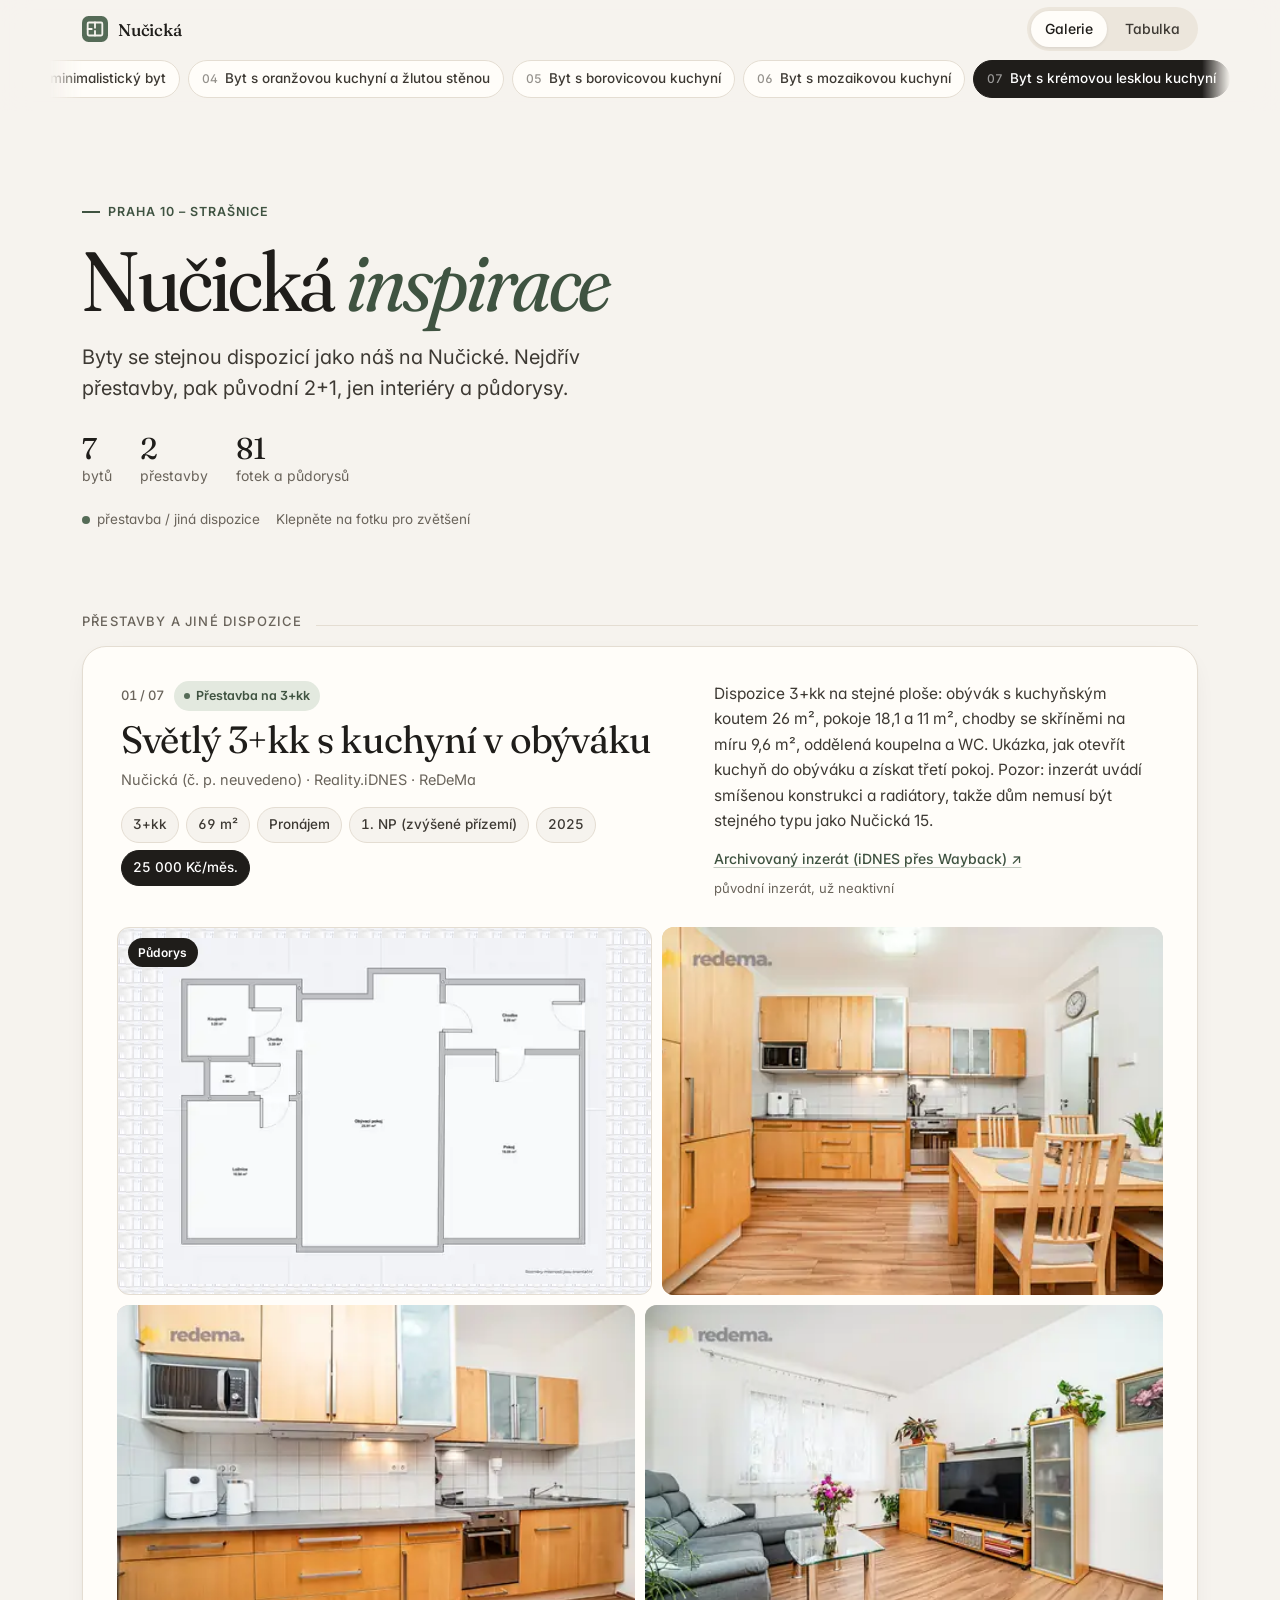
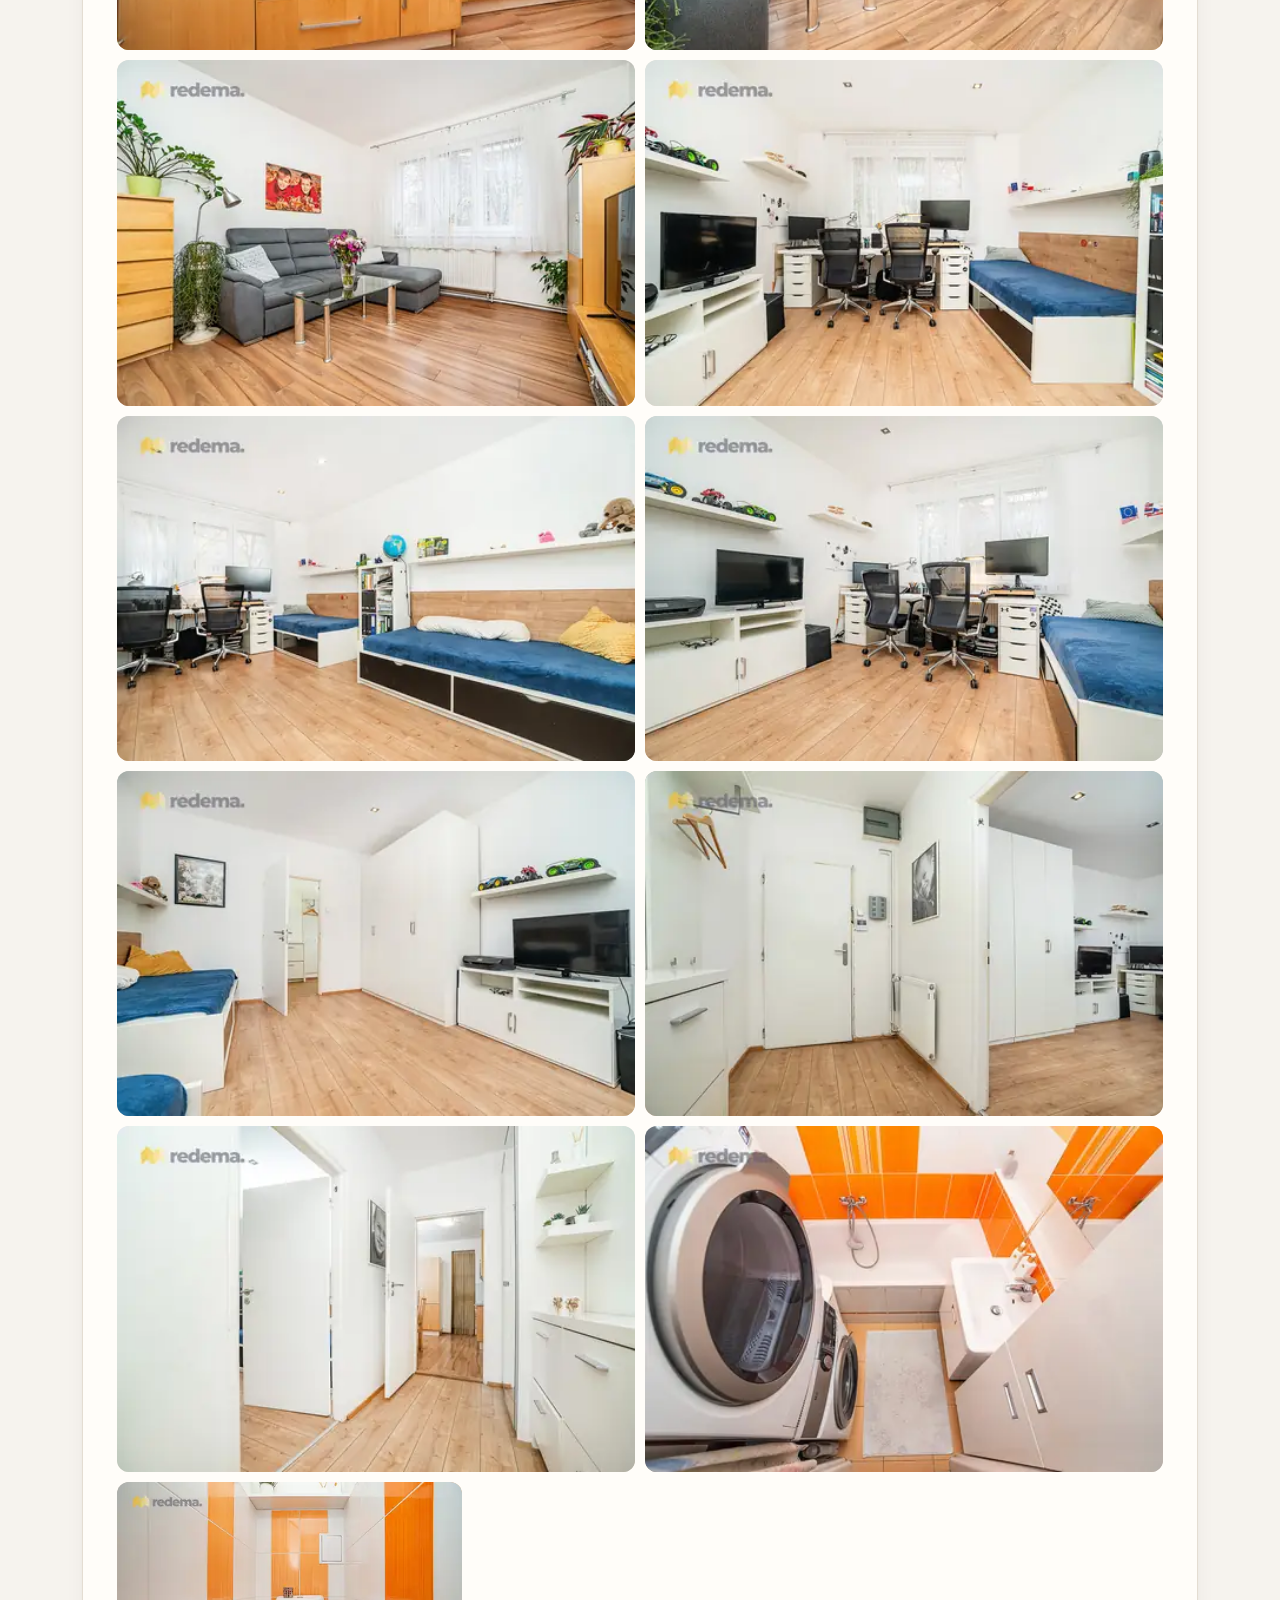
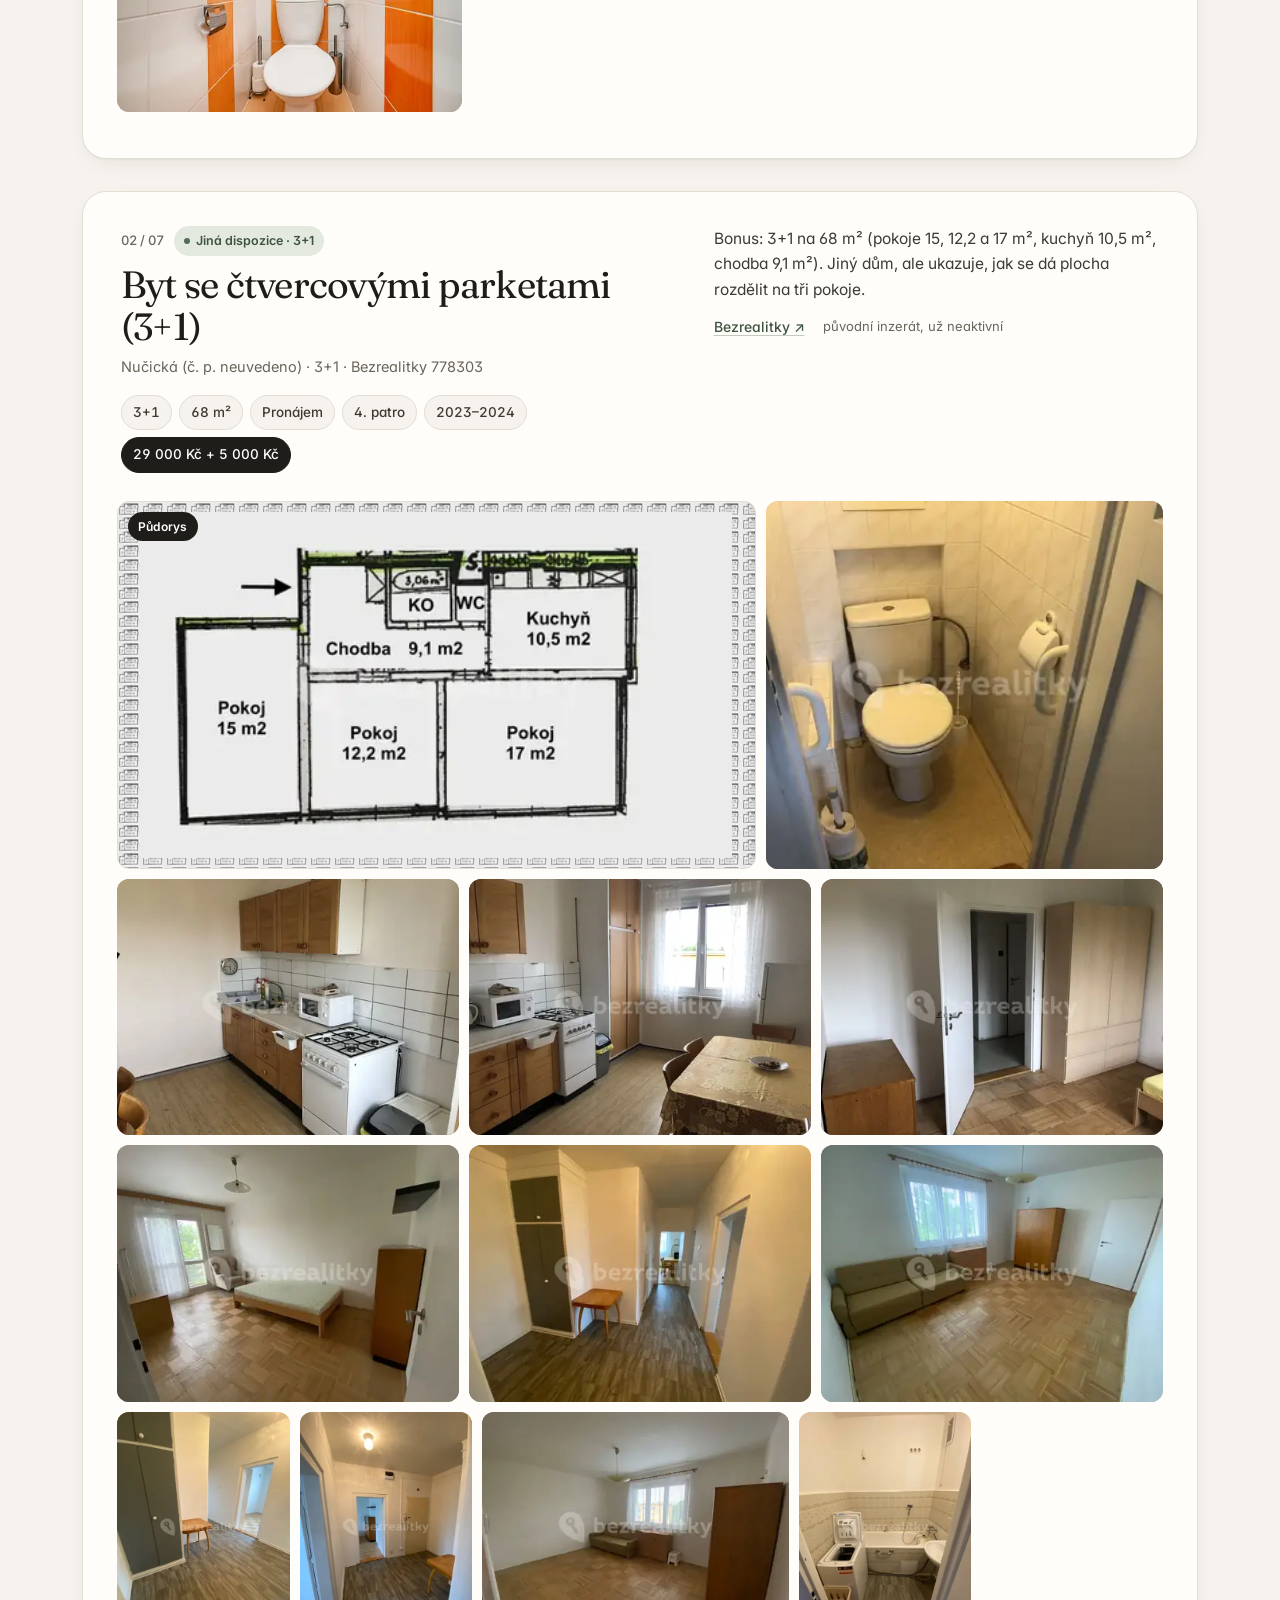
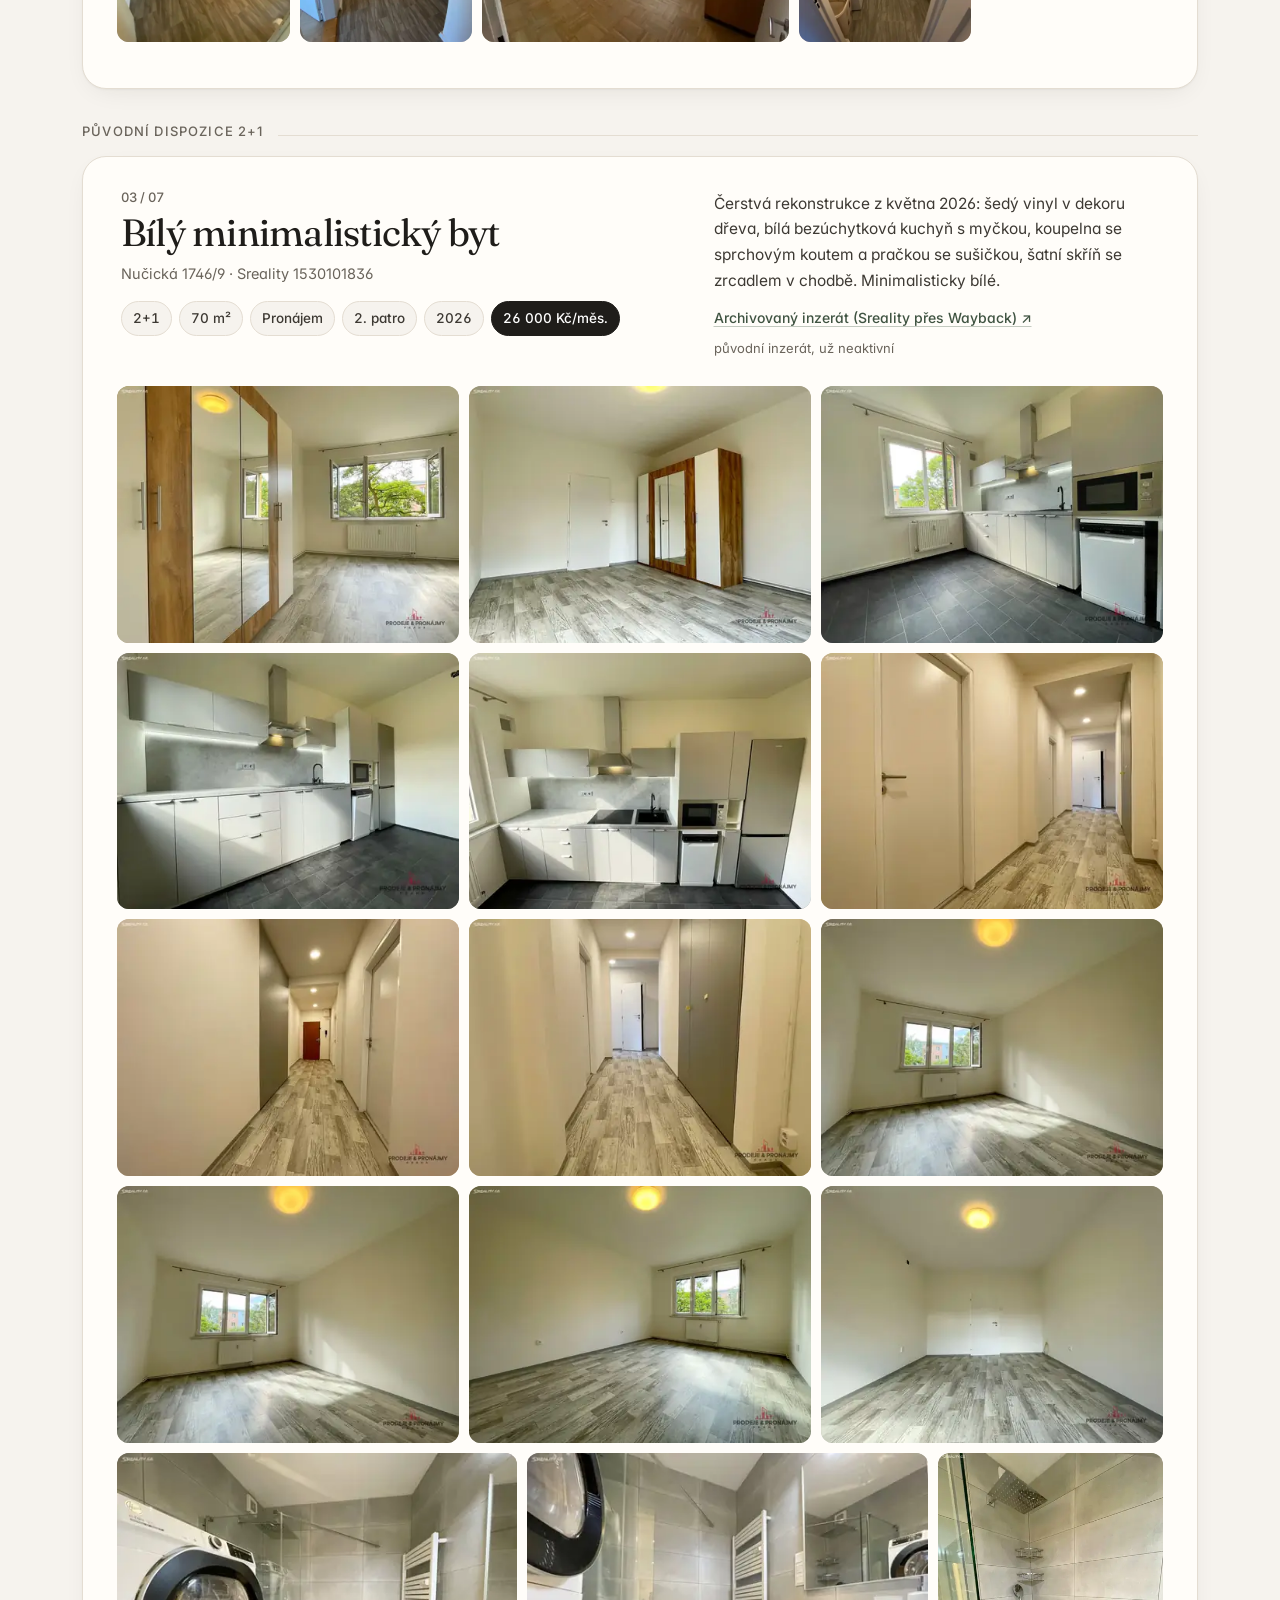
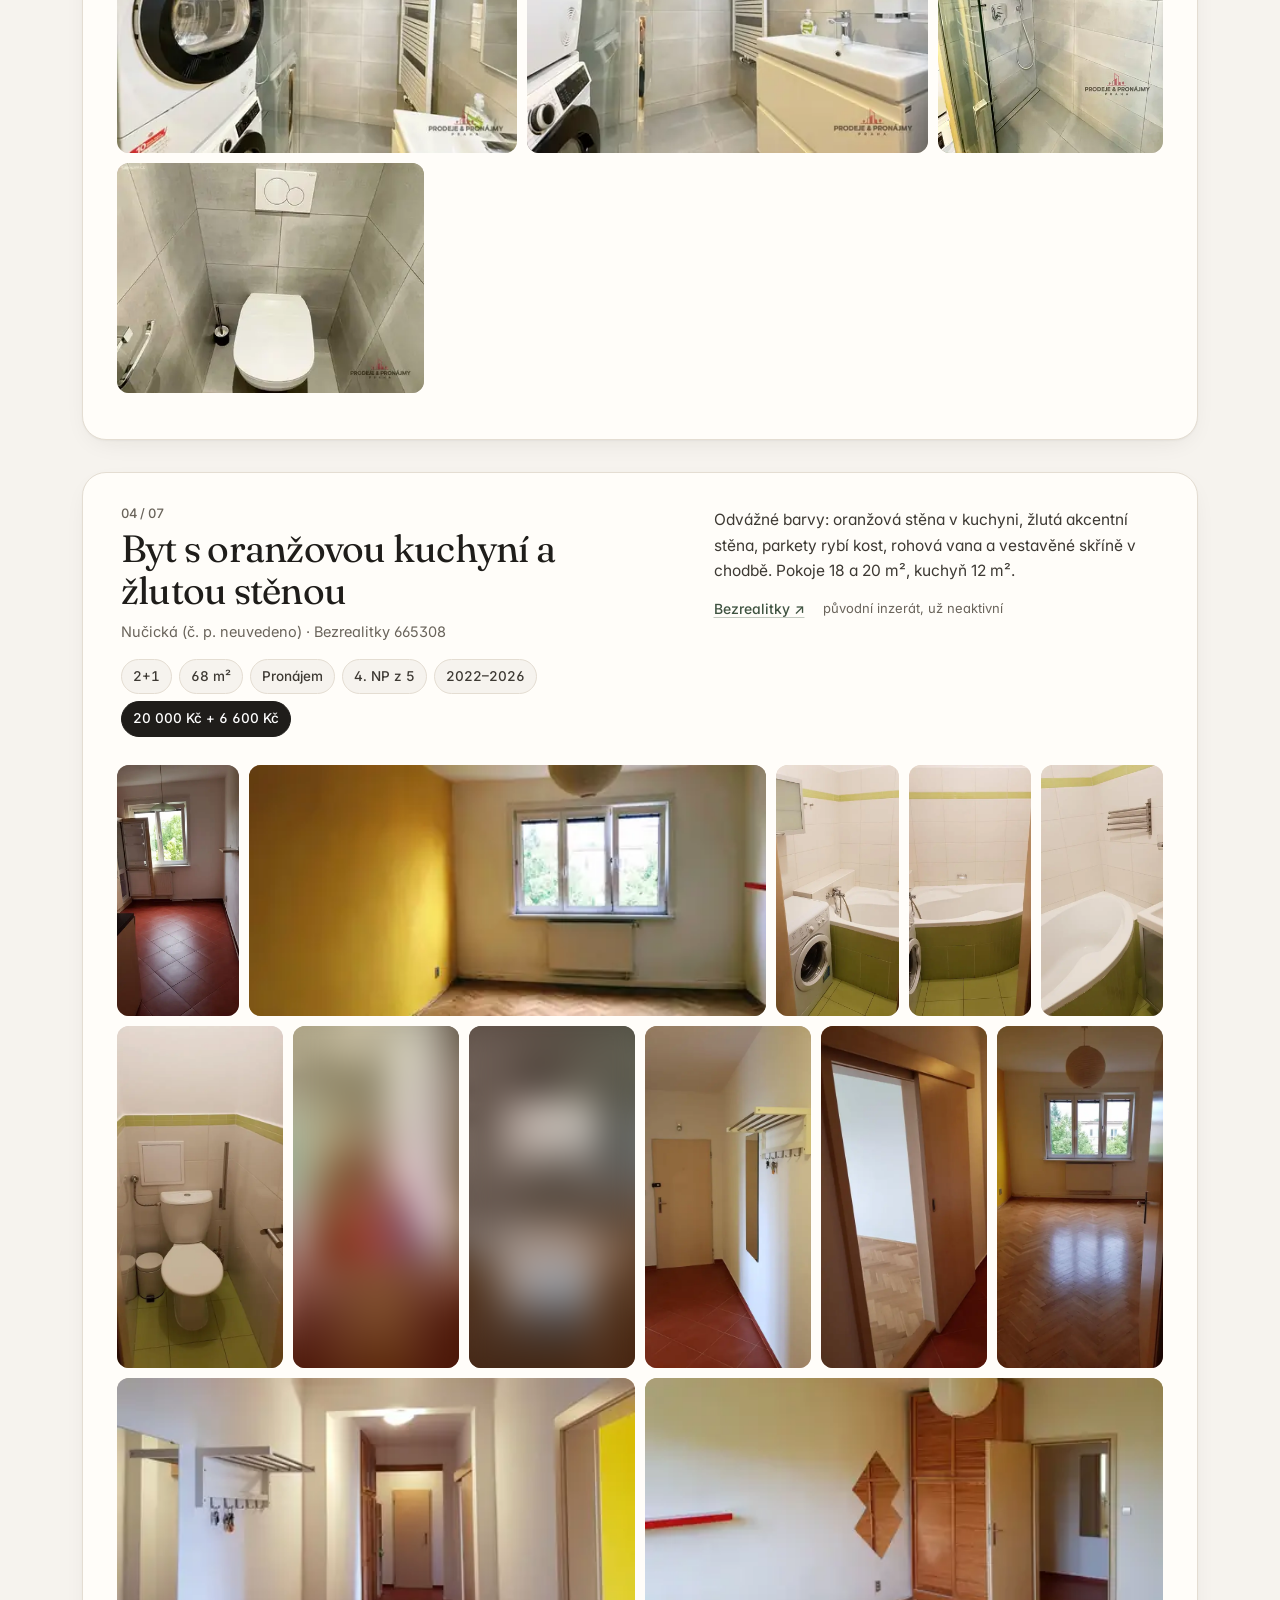
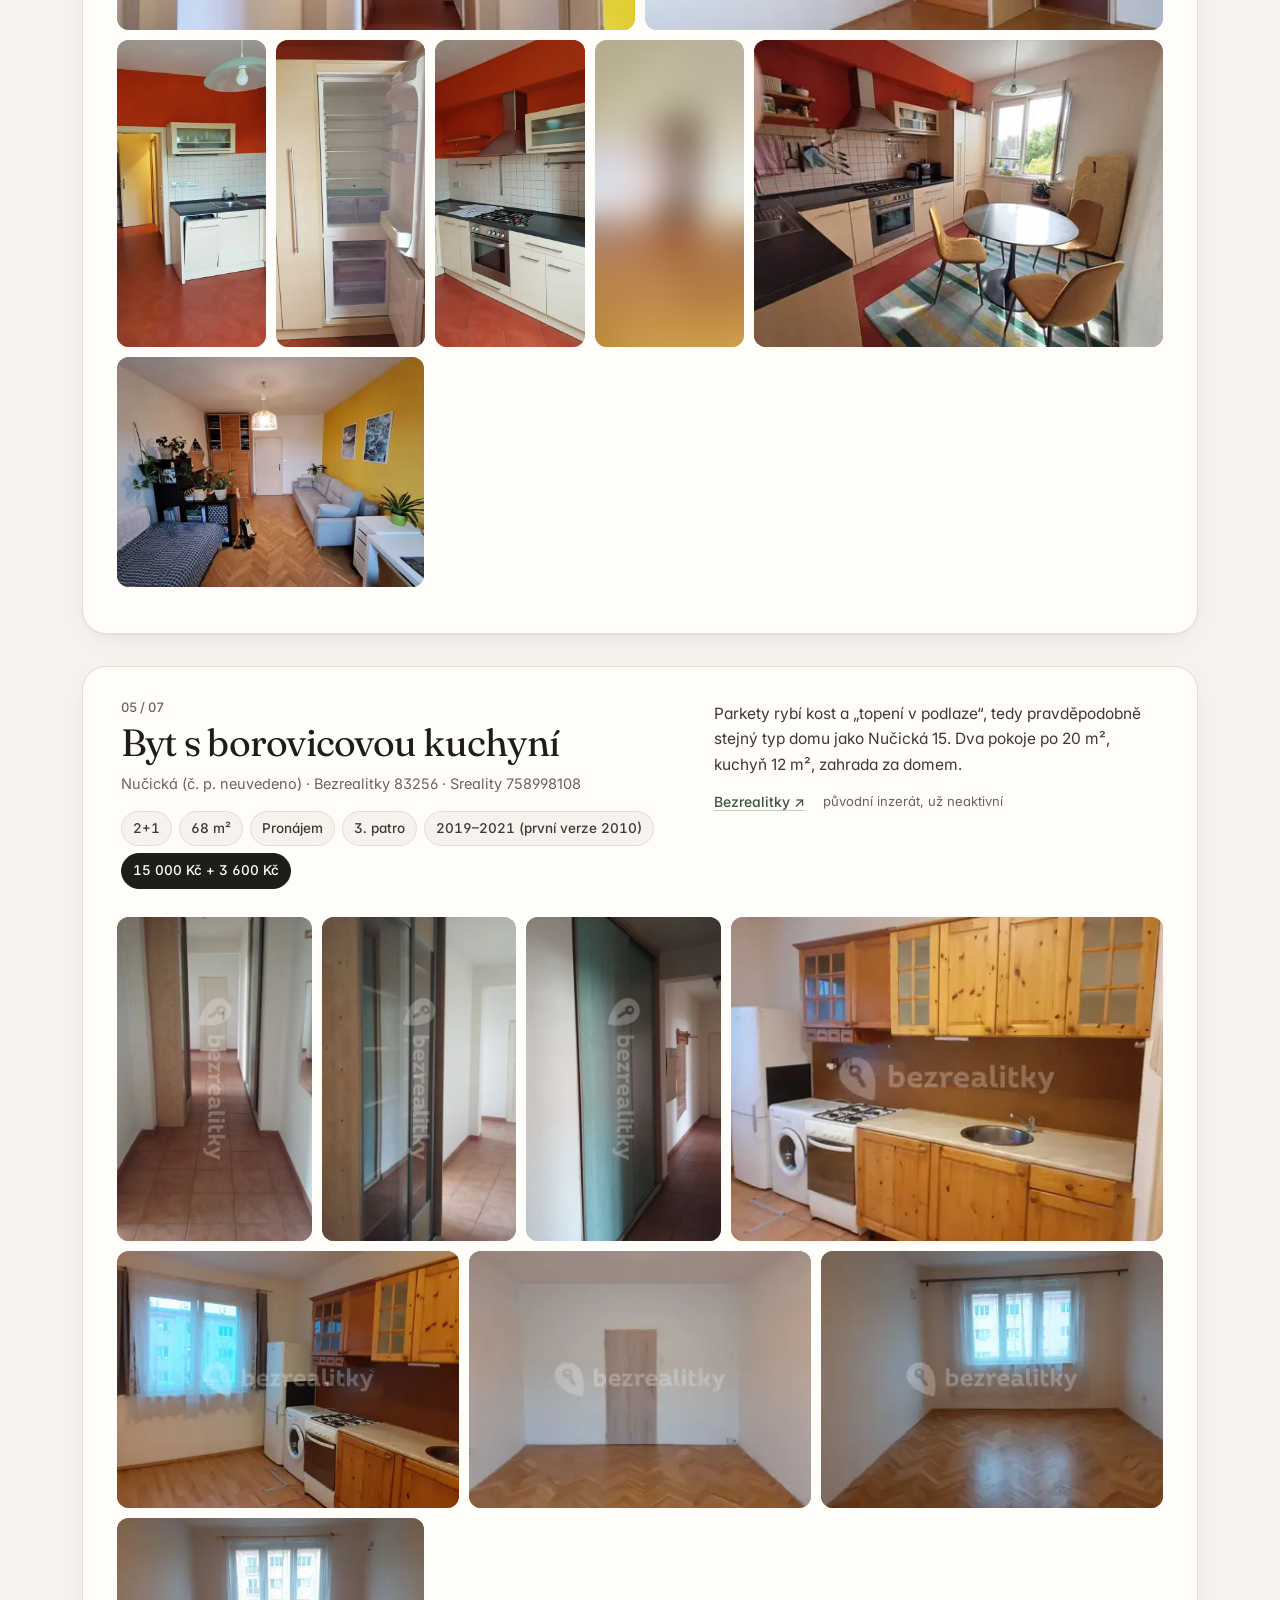
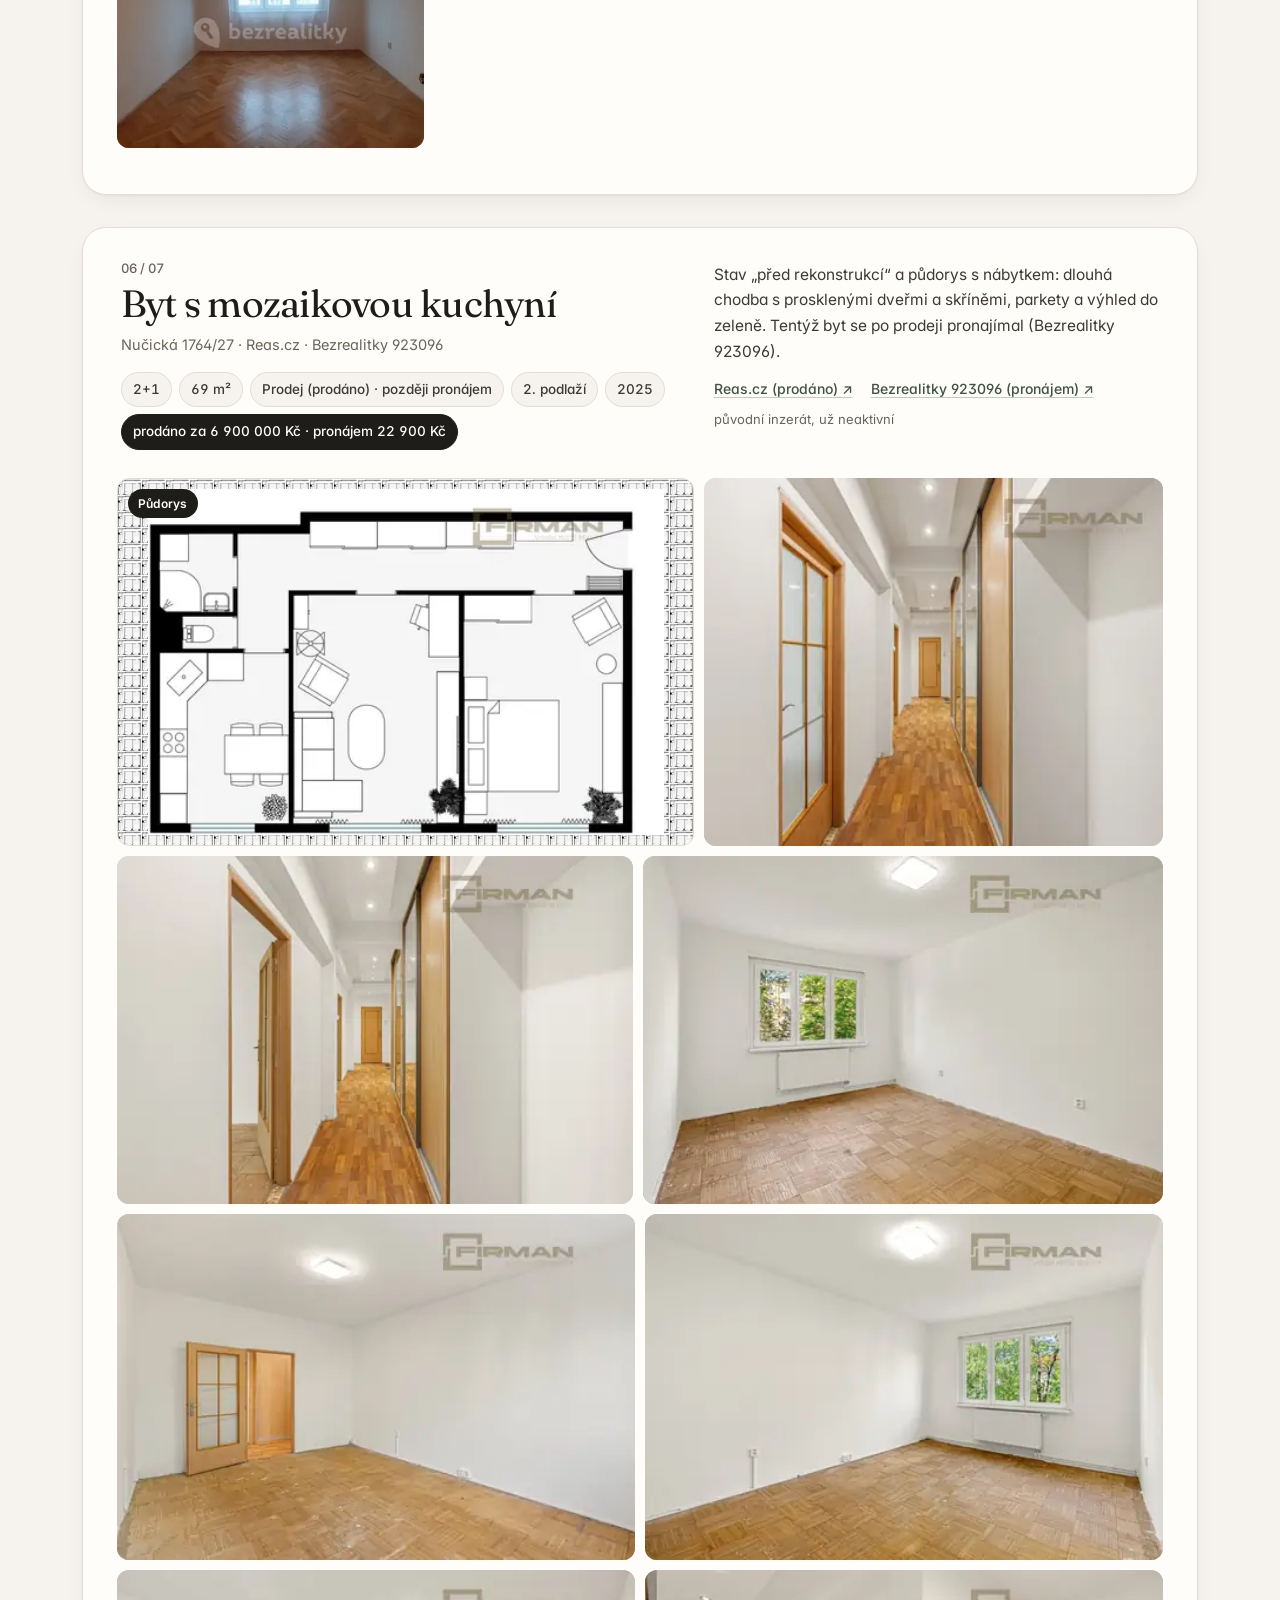
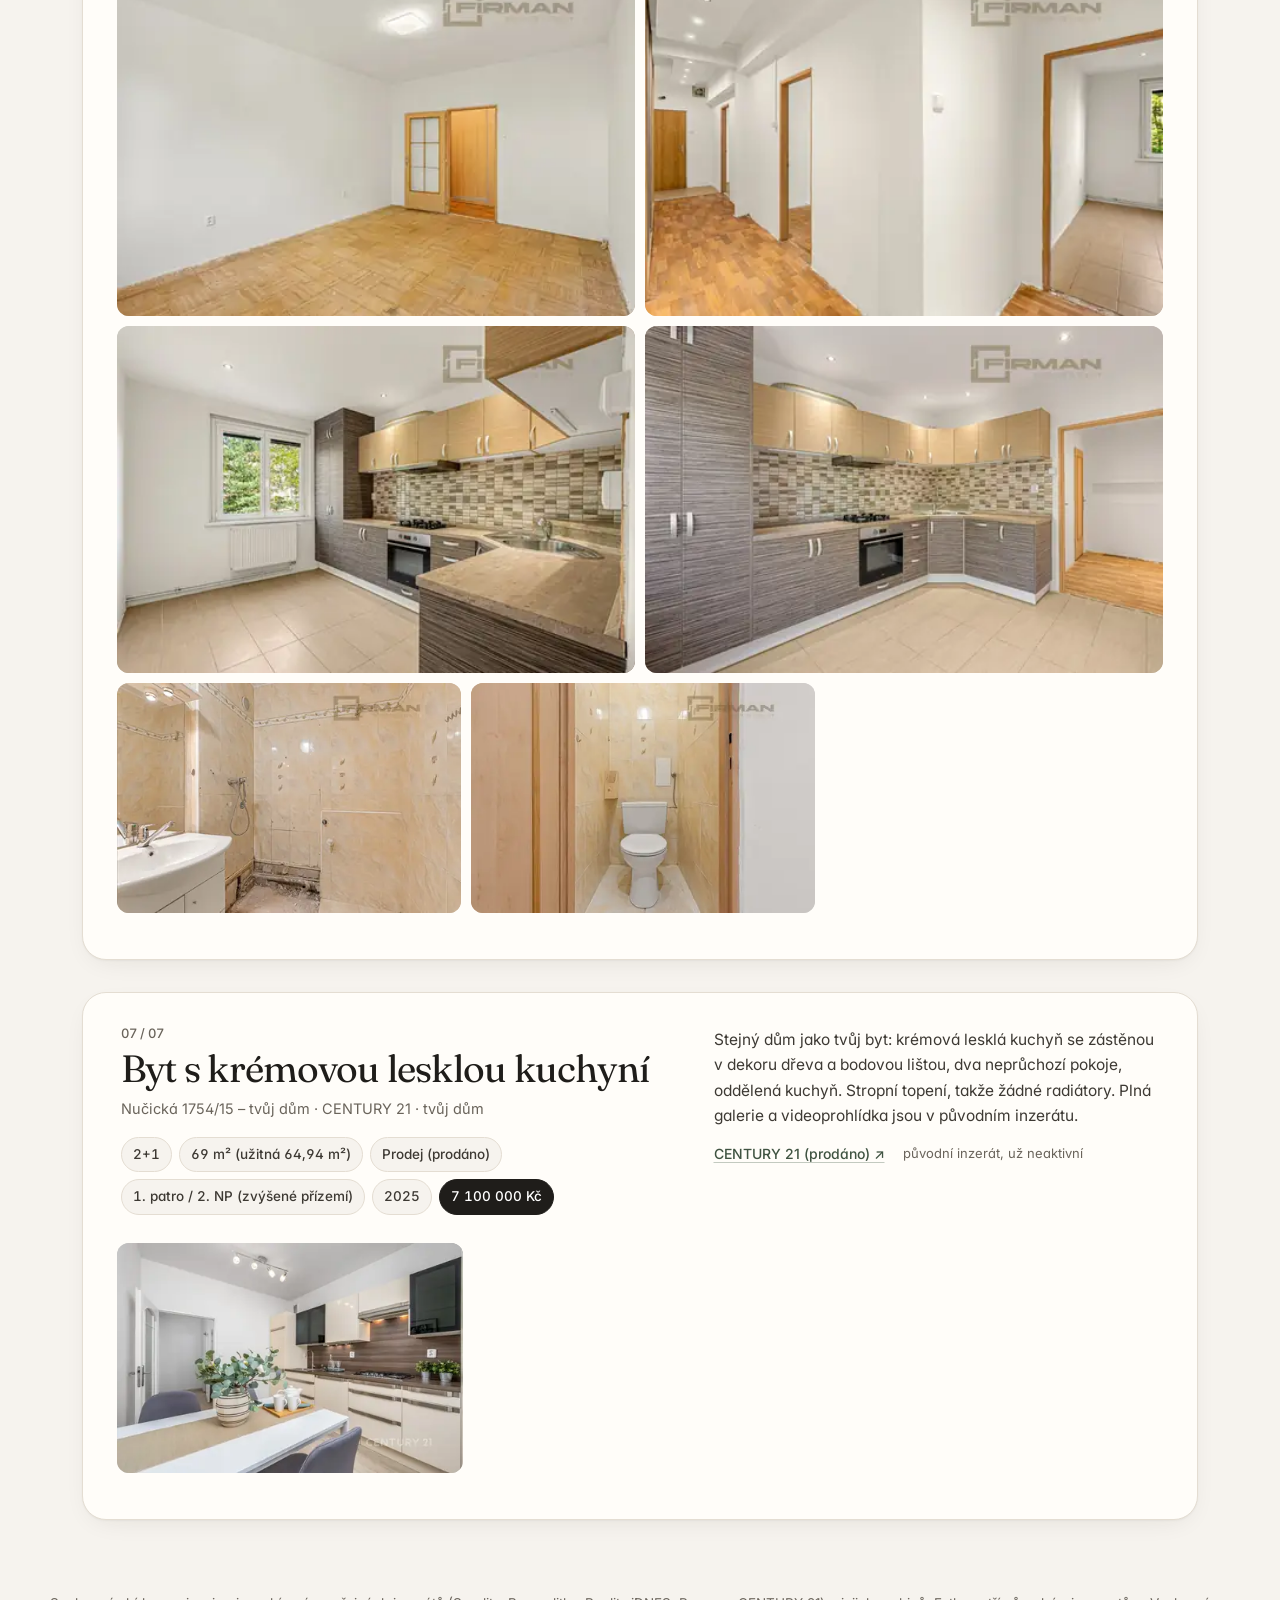
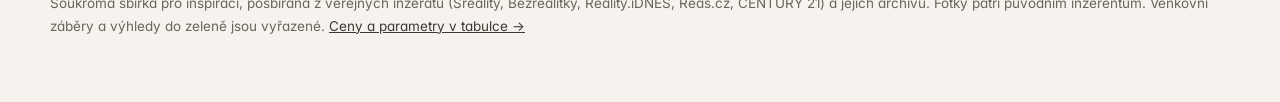
==== index.html @ e27e2309 "Tabulka: širší layout, druh ceny pod cenou; drobné úpravy přístupnosti" ====
<!doctype html><html lang="cs"><head><meta charset="utf-8">
<meta name="viewport" content="width=device-width,initial-scale=1,viewport-fit=cover">
<meta name="robots" content="noindex, nofollow"><meta name="theme-color" content="#f6f3ee">
<meta http-equiv="Cache-Control" content="no-cache, no-store, must-revalidate"><meta http-equiv="Pragma" content="no-cache"><meta http-equiv="Expires" content="0">
<title>Nučická – inspirace interiérů</title><meta name="description" content="Byty se stejnou dispozicí jako náš na Nučické: přestavby na 3+kk i původní 2+1, fotky interiérů a půdorysy pro inspiraci.">
<meta property="og:type" content="website"><meta property="og:locale" content="cs_CZ"><meta property="og:site_name" content="Nučická – inspirace">
<meta property="og:title" content="Nučická – inspirace interiérů"><meta property="og:description" content="Byty se stejnou dispozicí jako náš na Nučické: přestavby na 3+kk i původní 2+1, fotky interiérů a půdorysy pro inspiraci."><meta property="og:url" content="https://kajasko.github.io/nucicka-inspirace/">
<meta property="og:image" content="https://kajasko.github.io/nucicka-inspirace/og-image.jpg?v=746bca38"><meta property="og:image:width" content="1200"><meta property="og:image:height" content="630"><meta property="og:image:alt" content="Koláž interiérů bytů z Nučické ulice">
<meta name="twitter:card" content="summary_large_image"><meta name="twitter:title" content="Nučická – inspirace interiérů"><meta name="twitter:description" content="Byty se stejnou dispozicí jako náš na Nučické: přestavby na 3+kk i původní 2+1, fotky interiérů a půdorysy pro inspiraci."><meta name="twitter:image" content="https://kajasko.github.io/nucicka-inspirace/og-image.jpg?v=746bca38">
<link rel="icon" href="favicon.svg?v=746bca38" type="image/svg+xml"><link rel="icon" href="favicon-32.png?v=746bca38" type="image/png" sizes="32x32"><link rel="apple-touch-icon" href="apple-touch-icon.png?v=746bca38" sizes="180x180">
<link rel="preconnect" href="https://fonts.googleapis.com"><link rel="preconnect" href="https://fonts.gstatic.com" crossorigin>
<link rel="stylesheet" href="https://fonts.googleapis.com/css2?family=Fraunces:ital,opsz,wght,SOFT@0,9..144,300..500,50;1,9..144,300..500,50&family=Inter:wght@400;500;600&display=swap">
<link rel="stylesheet" href="style.css?v=088b7d67"></head><body>
<a class="skip" href="#main">Přeskočit na obsah</a><header class="top"><div class="wrap"><div class="bar"><a class="brand" href="index.html"><svg viewBox="0 0 64 64" aria-hidden="true"><rect width="64" height="64" rx="16" fill="#556b57"/><g fill="none" stroke="#f6f3ee" stroke-width="4.5" stroke-linejoin="round" stroke-linecap="round"><rect x="14" y="16" width="36" height="32" rx="3"/><path d="M32 16v13M32 37v11M14 32h10"/></g></svg><span>Nučická</span></a>
<nav class="tabs" aria-label="Stránky"><a href="index.html" aria-current="page">Galerie</a><a href="prehled.html" >Tabulka</a></nav></div><nav class="chips-nav" aria-label="Rychlý skok na byt"><a href="#idnes_6915a252"><span class="dot" aria-hidden="true"></span><span class="n">01</span>Světlý 3+kk s kuchyní v obýváku<span class="vh"> (přestavba)</span></a><a href="#br_778303"><span class="dot" aria-hidden="true"></span><span class="n">02</span>Byt se čtvercovými parketami (3+1)<span class="vh"> (přestavba)</span></a><span class="sep" aria-hidden="true"></span><a href="#1530101836"><span class="n">03</span>Bílý minimalistický byt</a><a href="#br_665308"><span class="n">04</span>Byt s oranžovou kuchyní a žlutou stěnou</a><a href="#br_83256"><span class="n">05</span>Byt s borovicovou kuchyní</a><a href="#reas_1764_27"><span class="n">06</span>Byt s mozaikovou kuchyní</a><a href="#c21_1754_15"><span class="n">07</span>Byt s krémovou lesklou kuchyní</a></nav></div></header>
<main id="main" class="wrap">
<section class="hero"><span class="eyebrow">Praha 10 – Strašnice</span>
<h1>Nučická <em>inspirace</em></h1>
<p class="lead">Byty se stejnou dispozicí jako náš na Nučické. Nejdřív přestavby, pak původní 2+1, jen interiéry a půdorysy.</p>
<ul class="stats"><li><b>7</b>bytů</li><li><b>2</b>přestavby</li><li><b>81</b>fotek a půdorysů</li></ul>
<div class="legend"><span><i></i>přestavba / jiná dispozice</span><span>Klepněte na fotku pro zvětšení</span></div></section>
<div class="group"><h2>Přestavby a jiné dispozice</h2></div><article class="flat" id="idnes_6915a252" data-name="Světlý 3+kk s kuchyní v obýváku" aria-labelledby="h-idnes_6915a252">
<div class="flat-head"><div><div class="kicker"><span class="num">01 / 07</span><span class="tag">Přestavba na 3+kk</span></div>
<h3 id="h-idnes_6915a252">Světlý 3+kk s kuchyní v obýváku</h3><p class="sub">Nučická (č. p. neuvedeno) · Reality.iDNES · ReDeMa</p>
<ul class="chips" aria-label="Parametry"><li>3+kk</li><li>69 m²</li><li>Pronájem</li><li>1. NP (zvýšené přízemí)</li><li>2025</li><li class="price">25 000 Kč/měs.</li></ul></div>
<div><p class="note">Dispozice 3+kk na stejné ploše: obývák s kuchyňským koutem 26 m², pokoje 18,1 a 11 m², chodby se skříněmi na míru 9,6 m², oddělená koupelna a WC. Ukázka, jak otevřít kuchyň do obýváku a získat třetí pokoj. Pozor: inzerát uvádí smíšenou konstrukci a radiátory, takže dům nemusí být stejného typu jako Nučická 15.</p><div class="links"><a href="http://web.archive.org/web/20251221082834/https://reality.idnes.cz/detail/pronajem/byt/praha-10-nucicka/6915a252bdbde282c6051e48/" target="_blank" rel="noopener">Archivovaný inzerát (iDNES přes Wayback) ↗</a><span class="inactive">původní inzerát, už neaktivní</span></div></div></div>
<ul class="grid" aria-label="Fotky: Světlý 3+kk s kuchyní v obýváku"><li class="plan" style="--ar:1.280"><button class="ph" type="button" data-full="img/idnes_6915a252_29.webp?v=6d40268f" aria-label="Zvětšit: Půdorys – Světlý 3+kk s kuchyní v obýváku" style="background-image:url([data-uri])"><span class="badge">Půdorys</span><img src="img/idnes_6915a252_29_s.webp?v=6d40268f" srcset="img/idnes_6915a252_29_s.webp?v=6d40268f 440w, img/idnes_6915a252_29_m.webp?v=6d40268f 860w" sizes="(max-width:720px) 60vw, 420px" width="440" height="344" alt="Půdorys – Světlý 3+kk s kuchyní v obýváku" loading="eager" fetchpriority="high" decoding="async"></button></li><li class="" style="--ar:1.500"><button class="ph" type="button" data-full="img/idnes_6915a252_01.webp?v=a24ed82f" aria-label="Zvětšit: Světlý 3+kk s kuchyní v obýváku, fotka 2 z 13" style="background-image:url([data-uri])"><img src="img/idnes_6915a252_01_s.webp?v=a24ed82f" srcset="img/idnes_6915a252_01_s.webp?v=a24ed82f 440w, img/idnes_6915a252_01_m.webp?v=a24ed82f 860w" sizes="(max-width:720px) 60vw, 420px" width="440" height="293" alt="Světlý 3+kk s kuchyní v obýváku, fotka 2 z 13" loading="eager" fetchpriority="high" decoding="async"></button></li><li class="" style="--ar:1.500"><button class="ph" type="button" data-full="img/idnes_6915a252_02.webp?v=5245bfa8" aria-label="Zvětšit: Světlý 3+kk s kuchyní v obýváku, fotka 3 z 13" style="background-image:url([data-uri])"><img src="img/idnes_6915a252_02_s.webp?v=5245bfa8" srcset="img/idnes_6915a252_02_s.webp?v=5245bfa8 440w, img/idnes_6915a252_02_m.webp?v=5245bfa8 860w" sizes="(max-width:720px) 60vw, 420px" width="440" height="293" alt="Světlý 3+kk s kuchyní v obýváku, fotka 3 z 13" loading="eager" fetchpriority="high" decoding="async"></button></li><li class="" style="--ar:1.500"><button class="ph" type="button" data-full="img/idnes_6915a252_03.webp?v=52087965" aria-label="Zvětšit: Světlý 3+kk s kuchyní v obýváku, fotka 4 z 13" style="background-image:url([data-uri])"><img src="img/idnes_6915a252_03_s.webp?v=52087965" srcset="img/idnes_6915a252_03_s.webp?v=52087965 440w, img/idnes_6915a252_03_m.webp?v=52087965 860w" sizes="(max-width:720px) 60vw, 420px" width="440" height="293" alt="Světlý 3+kk s kuchyní v obýváku, fotka 4 z 13" loading="lazy" decoding="async"></button></li><li class="" style="--ar:1.500"><button class="ph" type="button" data-full="img/idnes_6915a252_04.webp?v=a2ba182b" aria-label="Zvětšit: Světlý 3+kk s kuchyní v obýváku, fotka 5 z 13" style="background-image:url([data-uri])"><img src="img/idnes_6915a252_04_s.webp?v=a2ba182b" srcset="img/idnes_6915a252_04_s.webp?v=a2ba182b 440w, img/idnes_6915a252_04_m.webp?v=a2ba182b 860w" sizes="(max-width:720px) 60vw, 420px" width="440" height="293" alt="Světlý 3+kk s kuchyní v obýváku, fotka 5 z 13" loading="lazy" decoding="async"></button></li><li class="" style="--ar:1.500"><button class="ph" type="button" data-full="img/idnes_6915a252_07.webp?v=cc3b10ae" aria-label="Zvětšit: Světlý 3+kk s kuchyní v obýváku, fotka 6 z 13" style="background-image:url([data-uri])"><img src="img/idnes_6915a252_07_s.webp?v=cc3b10ae" srcset="img/idnes_6915a252_07_s.webp?v=cc3b10ae 440w, img/idnes_6915a252_07_m.webp?v=cc3b10ae 860w" sizes="(max-width:720px) 60vw, 420px" width="440" height="293" alt="Světlý 3+kk s kuchyní v obýváku, fotka 6 z 13" loading="lazy" decoding="async"></button></li><li class="" style="--ar:1.500"><button class="ph" type="button" data-full="img/idnes_6915a252_08.webp?v=c80e8b35" aria-label="Zvětšit: Světlý 3+kk s kuchyní v obýváku, fotka 7 z 13" style="background-image:url([data-uri])"><img src="img/idnes_6915a252_08_s.webp?v=c80e8b35" srcset="img/idnes_6915a252_08_s.webp?v=c80e8b35 440w, img/idnes_6915a252_08_m.webp?v=c80e8b35 860w" sizes="(max-width:720px) 60vw, 420px" width="440" height="293" alt="Světlý 3+kk s kuchyní v obýváku, fotka 7 z 13" loading="lazy" decoding="async"></button></li><li class="" style="--ar:1.500"><button class="ph" type="button" data-full="img/idnes_6915a252_09.webp?v=5910a636" aria-label="Zvětšit: Světlý 3+kk s kuchyní v obýváku, fotka 8 z 13" style="background-image:url([data-uri])"><img src="img/idnes_6915a252_09_s.webp?v=5910a636" srcset="img/idnes_6915a252_09_s.webp?v=5910a636 440w, img/idnes_6915a252_09_m.webp?v=5910a636 860w" sizes="(max-width:720px) 60vw, 420px" width="440" height="293" alt="Světlý 3+kk s kuchyní v obýváku, fotka 8 z 13" loading="lazy" decoding="async"></button></li><li class="" style="--ar:1.500"><button class="ph" type="button" data-full="img/idnes_6915a252_10.webp?v=3c3fdff8" aria-label="Zvětšit: Světlý 3+kk s kuchyní v obýváku, fotka 9 z 13" style="background-image:url([data-uri])"><img src="img/idnes_6915a252_10_s.webp?v=3c3fdff8" srcset="img/idnes_6915a252_10_s.webp?v=3c3fdff8 440w, img/idnes_6915a252_10_m.webp?v=3c3fdff8 860w" sizes="(max-width:720px) 60vw, 420px" width="440" height="293" alt="Světlý 3+kk s kuchyní v obýváku, fotka 9 z 13" loading="lazy" decoding="async"></button></li><li class="" style="--ar:1.500"><button class="ph" type="button" data-full="img/idnes_6915a252_11.webp?v=345be9ad" aria-label="Zvětšit: Světlý 3+kk s kuchyní v obýváku, fotka 10 z 13" style="background-image:url([data-uri])"><img src="img/idnes_6915a252_11_s.webp?v=345be9ad" srcset="img/idnes_6915a252_11_s.webp?v=345be9ad 440w, img/idnes_6915a252_11_m.webp?v=345be9ad 860w" sizes="(max-width:720px) 60vw, 420px" width="440" height="293" alt="Světlý 3+kk s kuchyní v obýváku, fotka 10 z 13" loading="lazy" decoding="async"></button></li><li class="" style="--ar:1.500"><button class="ph" type="button" data-full="img/idnes_6915a252_12.webp?v=bb9c5602" aria-label="Zvětšit: Světlý 3+kk s kuchyní v obýváku, fotka 11 z 13" style="background-image:url([data-uri])"><img src="img/idnes_6915a252_12_s.webp?v=bb9c5602" srcset="img/idnes_6915a252_12_s.webp?v=bb9c5602 440w, img/idnes_6915a252_12_m.webp?v=bb9c5602 860w" sizes="(max-width:720px) 60vw, 420px" width="440" height="293" alt="Světlý 3+kk s kuchyní v obýváku, fotka 11 z 13" loading="lazy" decoding="async"></button></li><li class="" style="--ar:1.500"><button class="ph" type="button" data-full="img/idnes_6915a252_18.webp?v=b0c22b28" aria-label="Zvětšit: Světlý 3+kk s kuchyní v obýváku, fotka 12 z 13" style="background-image:url([data-uri])"><img src="img/idnes_6915a252_18_s.webp?v=b0c22b28" srcset="img/idnes_6915a252_18_s.webp?v=b0c22b28 440w, img/idnes_6915a252_18_m.webp?v=b0c22b28 860w" sizes="(max-width:720px) 60vw, 420px" width="440" height="293" alt="Světlý 3+kk s kuchyní v obýváku, fotka 12 z 13" loading="lazy" decoding="async"></button></li><li class="" style="--ar:1.500"><button class="ph" type="button" data-full="img/idnes_6915a252_20.webp?v=ca374a03" aria-label="Zvětšit: Světlý 3+kk s kuchyní v obýváku, fotka 13 z 13" style="background-image:url([data-uri])"><img src="img/idnes_6915a252_20_s.webp?v=ca374a03" srcset="img/idnes_6915a252_20_s.webp?v=ca374a03 440w, img/idnes_6915a252_20_m.webp?v=ca374a03 860w" sizes="(max-width:720px) 60vw, 420px" width="440" height="293" alt="Světlý 3+kk s kuchyní v obýváku, fotka 13 z 13" loading="lazy" decoding="async"></button></li></ul></article><article class="flat" id="br_778303" data-name="Byt se čtvercovými parketami (3+1)" aria-labelledby="h-br_778303">
<div class="flat-head"><div><div class="kicker"><span class="num">02 / 07</span><span class="tag">Jiná dispozice · 3+1</span></div>
<h3 id="h-br_778303">Byt se čtvercovými parketami (3+1)</h3><p class="sub">Nučická (č. p. neuvedeno) · 3+1 · Bezrealitky 778303</p>
<ul class="chips" aria-label="Parametry"><li>3+1</li><li>68 m²</li><li>Pronájem</li><li>4. patro</li><li>2023–2024</li><li class="price">29 000 Kč + 5 000 Kč</li></ul></div>
<div><p class="note">Bonus: 3+1 na 68 m² (pokoje 15, 12,2 a 17 m², kuchyň 10,5 m², chodba 9,1 m²). Jiný dům, ale ukazuje, jak se dá plocha rozdělit na tři pokoje.</p><div class="links"><a href="https://www.bezrealitky.cz/nemovitosti-byty-domy/778303-nabidka-pronajem-bytu-nucicka-praha" target="_blank" rel="noopener">Bezrealitky ↗</a><span class="inactive">původní inzerát, už neaktivní</span></div></div></div>
<ul class="grid" aria-label="Fotky: Byt se čtvercovými parketami (3+1)"><li class="plan" style="--ar:1.713"><button class="ph" type="button" data-full="img/br_778303_00.webp?v=1cc6cac7" aria-label="Zvětšit: Půdorys – Byt se čtvercovými parketami (3+1)" style="background-image:url([data-uri])"><span class="badge">Půdorys</span><img src="img/br_778303_00_s.webp?v=1cc6cac7" srcset="img/br_778303_00_s.webp?v=1cc6cac7 440w, img/br_778303_00_m.webp?v=1cc6cac7 860w" sizes="(max-width:720px) 60vw, 420px" width="440" height="257" alt="Půdorys – Byt se čtvercovými parketami (3+1)" loading="lazy" decoding="async"></button></li><li class="" style="--ar:1.333"><button class="ph" type="button" data-full="img/br_778303_01.webp?v=eaba7c88" aria-label="Zvětšit: Byt se čtvercovými parketami (3+1), fotka 2 z 12" style="background-image:url([data-uri])"><img src="img/br_778303_01_s.webp?v=eaba7c88" srcset="img/br_778303_01_s.webp?v=eaba7c88 440w, img/br_778303_01_m.webp?v=eaba7c88 860w" sizes="(max-width:720px) 60vw, 420px" width="440" height="330" alt="Byt se čtvercovými parketami (3+1), fotka 2 z 12" loading="lazy" decoding="async"></button></li><li class="" style="--ar:1.333"><button class="ph" type="button" data-full="img/br_778303_02.webp?v=6f24d178" aria-label="Zvětšit: Byt se čtvercovými parketami (3+1), fotka 3 z 12" style="background-image:url([data-uri])"><img src="img/br_778303_02_s.webp?v=6f24d178" srcset="img/br_778303_02_s.webp?v=6f24d178 440w, img/br_778303_02_m.webp?v=6f24d178 860w" sizes="(max-width:720px) 60vw, 420px" width="440" height="330" alt="Byt se čtvercovými parketami (3+1), fotka 3 z 12" loading="lazy" decoding="async"></button></li><li class="" style="--ar:1.333"><button class="ph" type="button" data-full="img/br_778303_03.webp?v=c6ae93bd" aria-label="Zvětšit: Byt se čtvercovými parketami (3+1), fotka 4 z 12" style="background-image:url([data-uri])"><img src="img/br_778303_03_s.webp?v=c6ae93bd" srcset="img/br_778303_03_s.webp?v=c6ae93bd 440w, img/br_778303_03_m.webp?v=c6ae93bd 860w" sizes="(max-width:720px) 60vw, 420px" width="440" height="330" alt="Byt se čtvercovými parketami (3+1), fotka 4 z 12" loading="lazy" decoding="async"></button></li><li class="" style="--ar:1.333"><button class="ph" type="button" data-full="img/br_778303_05.webp?v=ba3e5365" aria-label="Zvětšit: Byt se čtvercovými parketami (3+1), fotka 5 z 12" style="background-image:url([data-uri])"><img src="img/br_778303_05_s.webp?v=ba3e5365" srcset="img/br_778303_05_s.webp?v=ba3e5365 440w, img/br_778303_05_m.webp?v=ba3e5365 860w" sizes="(max-width:720px) 60vw, 420px" width="440" height="330" alt="Byt se čtvercovými parketami (3+1), fotka 5 z 12" loading="lazy" decoding="async"></button></li><li class="" style="--ar:1.333"><button class="ph" type="button" data-full="img/br_778303_07.webp?v=4e04c745" aria-label="Zvětšit: Byt se čtvercovými parketami (3+1), fotka 6 z 12" style="background-image:url([data-uri])"><img src="img/br_778303_07_s.webp?v=4e04c745" srcset="img/br_778303_07_s.webp?v=4e04c745 440w, img/br_778303_07_m.webp?v=4e04c745 860w" sizes="(max-width:720px) 60vw, 420px" width="440" height="330" alt="Byt se čtvercovými parketami (3+1), fotka 6 z 12" loading="lazy" decoding="async"></button></li><li class="" style="--ar:1.333"><button class="ph" type="button" data-full="img/br_778303_08.webp?v=e21291be" aria-label="Zvětšit: Byt se čtvercovými parketami (3+1), fotka 7 z 12" style="background-image:url([data-uri])"><img src="img/br_778303_08_s.webp?v=e21291be" srcset="img/br_778303_08_s.webp?v=e21291be 440w, img/br_778303_08_m.webp?v=e21291be 860w" sizes="(max-width:720px) 60vw, 420px" width="440" height="330" alt="Byt se čtvercovými parketami (3+1), fotka 7 z 12" loading="lazy" decoding="async"></button></li><li class="" style="--ar:1.333"><button class="ph" type="button" data-full="img/br_778303_09.webp?v=84ba751d" aria-label="Zvětšit: Byt se čtvercovými parketami (3+1), fotka 8 z 12" style="background-image:url([data-uri])"><img src="img/br_778303_09_s.webp?v=84ba751d" srcset="img/br_778303_09_s.webp?v=84ba751d 440w, img/br_778303_09_m.webp?v=84ba751d 860w" sizes="(max-width:720px) 60vw, 420px" width="440" height="330" alt="Byt se čtvercovými parketami (3+1), fotka 8 z 12" loading="lazy" decoding="async"></button></li><li class="" style="--ar:0.750"><button class="ph" type="button" data-full="img/br_778303_10.webp?v=f717029e" aria-label="Zvětšit: Byt se čtvercovými parketami (3+1), fotka 9 z 12" style="background-image:url([data-uri])"><img src="img/br_778303_10_s.webp?v=f717029e" srcset="img/br_778303_10_s.webp?v=f717029e 440w, img/br_778303_10_m.webp?v=f717029e 860w" sizes="(max-width:720px) 60vw, 420px" width="440" height="587" alt="Byt se čtvercovými parketami (3+1), fotka 9 z 12" loading="lazy" decoding="async"></button></li><li class="" style="--ar:0.750"><button class="ph" type="button" data-full="img/br_778303_11.webp?v=0412305a" aria-label="Zvětšit: Byt se čtvercovými parketami (3+1), fotka 10 z 12" style="background-image:url([data-uri])"><img src="img/br_778303_11_s.webp?v=0412305a" srcset="img/br_778303_11_s.webp?v=0412305a 440w, img/br_778303_11_m.webp?v=0412305a 860w" sizes="(max-width:720px) 60vw, 420px" width="440" height="587" alt="Byt se čtvercovými parketami (3+1), fotka 10 z 12" loading="lazy" decoding="async"></button></li><li class="" style="--ar:1.333"><button class="ph" type="button" data-full="img/br_778303_12.webp?v=64ff082d" aria-label="Zvětšit: Byt se čtvercovými parketami (3+1), fotka 11 z 12" style="background-image:url([data-uri])"><img src="img/br_778303_12_s.webp?v=64ff082d" srcset="img/br_778303_12_s.webp?v=64ff082d 440w, img/br_778303_12_m.webp?v=64ff082d 860w" sizes="(max-width:720px) 60vw, 420px" width="440" height="330" alt="Byt se čtvercovými parketami (3+1), fotka 11 z 12" loading="lazy" decoding="async"></button></li><li class="" style="--ar:0.750"><button class="ph" type="button" data-full="img/br_778303_13.webp?v=1410ffb0" aria-label="Zvětšit: Byt se čtvercovými parketami (3+1), fotka 12 z 12" style="background-image:url([data-uri])"><img src="img/br_778303_13_s.webp?v=1410ffb0" srcset="img/br_778303_13_s.webp?v=1410ffb0 440w, img/br_778303_13_m.webp?v=1410ffb0 860w" sizes="(max-width:720px) 60vw, 420px" width="440" height="587" alt="Byt se čtvercovými parketami (3+1), fotka 12 z 12" loading="lazy" decoding="async"></button></li></ul></article><div class="group"><h2>Původní dispozice 2+1</h2></div><article class="flat" id="1530101836" data-name="Bílý minimalistický byt" aria-labelledby="h-1530101836">
<div class="flat-head"><div><div class="kicker"><span class="num">03 / 07</span></div>
<h3 id="h-1530101836">Bílý minimalistický byt</h3><p class="sub">Nučická 1746/9 · Sreality 1530101836</p>
<ul class="chips" aria-label="Parametry"><li>2+1</li><li>70 m²</li><li>Pronájem</li><li>2. patro</li><li>2026</li><li class="price">26 000 Kč/měs.</li></ul></div>
<div><p class="note">Čerstvá rekonstrukce z května 2026: šedý vinyl v dekoru dřeva, bílá bezúchytková kuchyň s myčkou, koupelna se sprchovým koutem a pračkou se sušičkou, šatní skříň se zrcadlem v chodbě. Minimalisticky bílé.</p><div class="links"><a href="http://web.archive.org/web/20260607153421/https://www.sreality.cz/detail/pronajem/byt/2+1/praha-strasnice-nucicka/1530101836" target="_blank" rel="noopener">Archivovaný inzerát (Sreality přes Wayback) ↗</a><span class="inactive">původní inzerát, už neaktivní</span></div></div></div>
<ul class="grid" aria-label="Fotky: Bílý minimalistický byt"><li class="" style="--ar:1.333"><button class="ph" type="button" data-full="img/1530101836_01.webp?v=b438113b" aria-label="Zvětšit: Bílý minimalistický byt, fotka 1 z 16" style="background-image:url([data-uri])"><img src="img/1530101836_01_s.webp?v=b438113b" srcset="img/1530101836_01_s.webp?v=b438113b 440w, img/1530101836_01_m.webp?v=b438113b 860w" sizes="(max-width:720px) 60vw, 420px" width="440" height="330" alt="Bílý minimalistický byt, fotka 1 z 16" loading="lazy" decoding="async"></button></li><li class="" style="--ar:1.333"><button class="ph" type="button" data-full="img/1530101836_05.webp?v=1cd982b6" aria-label="Zvětšit: Bílý minimalistický byt, fotka 2 z 16" style="background-image:url([data-uri])"><img src="img/1530101836_05_s.webp?v=1cd982b6" srcset="img/1530101836_05_s.webp?v=1cd982b6 440w, img/1530101836_05_m.webp?v=1cd982b6 860w" sizes="(max-width:720px) 60vw, 420px" width="440" height="330" alt="Bílý minimalistický byt, fotka 2 z 16" loading="lazy" decoding="async"></button></li><li class="" style="--ar:1.333"><button class="ph" type="button" data-full="img/1530101836_07.webp?v=db01bd4b" aria-label="Zvětšit: Bílý minimalistický byt, fotka 3 z 16" style="background-image:url([data-uri])"><img src="img/1530101836_07_s.webp?v=db01bd4b" srcset="img/1530101836_07_s.webp?v=db01bd4b 440w, img/1530101836_07_m.webp?v=db01bd4b 860w" sizes="(max-width:720px) 60vw, 420px" width="440" height="330" alt="Bílý minimalistický byt, fotka 3 z 16" loading="lazy" decoding="async"></button></li><li class="" style="--ar:1.333"><button class="ph" type="button" data-full="img/1530101836_08.webp?v=65e8f53a" aria-label="Zvětšit: Bílý minimalistický byt, fotka 4 z 16" style="background-image:url([data-uri])"><img src="img/1530101836_08_s.webp?v=65e8f53a" srcset="img/1530101836_08_s.webp?v=65e8f53a 440w, img/1530101836_08_m.webp?v=65e8f53a 860w" sizes="(max-width:720px) 60vw, 420px" width="440" height="330" alt="Bílý minimalistický byt, fotka 4 z 16" loading="lazy" decoding="async"></button></li><li class="" style="--ar:1.333"><button class="ph" type="button" data-full="img/1530101836_09.webp?v=6fe5a7a5" aria-label="Zvětšit: Bílý minimalistický byt, fotka 5 z 16" style="background-image:url([data-uri])"><img src="img/1530101836_09_s.webp?v=6fe5a7a5" srcset="img/1530101836_09_s.webp?v=6fe5a7a5 440w, img/1530101836_09_m.webp?v=6fe5a7a5 860w" sizes="(max-width:720px) 60vw, 420px" width="440" height="330" alt="Bílý minimalistický byt, fotka 5 z 16" loading="lazy" decoding="async"></button></li><li class="" style="--ar:1.333"><button class="ph" type="button" data-full="img/1530101836_10.webp?v=b73dae1a" aria-label="Zvětšit: Bílý minimalistický byt, fotka 6 z 16" style="background-image:url([data-uri])"><img src="img/1530101836_10_s.webp?v=b73dae1a" srcset="img/1530101836_10_s.webp?v=b73dae1a 440w, img/1530101836_10_m.webp?v=b73dae1a 860w" sizes="(max-width:720px) 60vw, 420px" width="440" height="330" alt="Bílý minimalistický byt, fotka 6 z 16" loading="lazy" decoding="async"></button></li><li class="" style="--ar:1.333"><button class="ph" type="button" data-full="img/1530101836_11.webp?v=db391e40" aria-label="Zvětšit: Bílý minimalistický byt, fotka 7 z 16" style="background-image:url([data-uri])"><img src="img/1530101836_11_s.webp?v=db391e40" srcset="img/1530101836_11_s.webp?v=db391e40 440w, img/1530101836_11_m.webp?v=db391e40 860w" sizes="(max-width:720px) 60vw, 420px" width="440" height="330" alt="Bílý minimalistický byt, fotka 7 z 16" loading="lazy" decoding="async"></button></li><li class="" style="--ar:1.333"><button class="ph" type="button" data-full="img/1530101836_12.webp?v=61b43bb1" aria-label="Zvětšit: Bílý minimalistický byt, fotka 8 z 16" style="background-image:url([data-uri])"><img src="img/1530101836_12_s.webp?v=61b43bb1" srcset="img/1530101836_12_s.webp?v=61b43bb1 440w, img/1530101836_12_m.webp?v=61b43bb1 860w" sizes="(max-width:720px) 60vw, 420px" width="440" height="330" alt="Bílý minimalistický byt, fotka 8 z 16" loading="lazy" decoding="async"></button></li><li class="" style="--ar:1.333"><button class="ph" type="button" data-full="img/1530101836_13.webp?v=90783633" aria-label="Zvětšit: Bílý minimalistický byt, fotka 9 z 16" style="background-image:url([data-uri])"><img src="img/1530101836_13_s.webp?v=90783633" srcset="img/1530101836_13_s.webp?v=90783633 440w, img/1530101836_13_m.webp?v=90783633 860w" sizes="(max-width:720px) 60vw, 420px" width="440" height="330" alt="Bílý minimalistický byt, fotka 9 z 16" loading="lazy" decoding="async"></button></li><li class="" style="--ar:1.333"><button class="ph" type="button" data-full="img/1530101836_14.webp?v=90783633" aria-label="Zvětšit: Bílý minimalistický byt, fotka 10 z 16" style="background-image:url([data-uri])"><img src="img/1530101836_14_s.webp?v=90783633" srcset="img/1530101836_14_s.webp?v=90783633 440w, img/1530101836_14_m.webp?v=90783633 860w" sizes="(max-width:720px) 60vw, 420px" width="440" height="330" alt="Bílý minimalistický byt, fotka 10 z 16" loading="lazy" decoding="async"></button></li><li class="" style="--ar:1.333"><button class="ph" type="button" data-full="img/1530101836_15.webp?v=96f22124" aria-label="Zvětšit: Bílý minimalistický byt, fotka 11 z 16" style="background-image:url([data-uri])"><img src="img/1530101836_15_s.webp?v=96f22124" srcset="img/1530101836_15_s.webp?v=96f22124 440w, img/1530101836_15_m.webp?v=96f22124 860w" sizes="(max-width:720px) 60vw, 420px" width="440" height="330" alt="Bílý minimalistický byt, fotka 11 z 16" loading="lazy" decoding="async"></button></li><li class="" style="--ar:1.333"><button class="ph" type="button" data-full="img/1530101836_16.webp?v=1942e6b6" aria-label="Zvětšit: Bílý minimalistický byt, fotka 12 z 16" style="background-image:url([data-uri])"><img src="img/1530101836_16_s.webp?v=1942e6b6" srcset="img/1530101836_16_s.webp?v=1942e6b6 440w, img/1530101836_16_m.webp?v=1942e6b6 860w" sizes="(max-width:720px) 60vw, 420px" width="440" height="330" alt="Bílý minimalistický byt, fotka 12 z 16" loading="lazy" decoding="async"></button></li><li class="" style="--ar:1.333"><button class="ph" type="button" data-full="img/1530101836_17.webp?v=96b1122f" aria-label="Zvětšit: Bílý minimalistický byt, fotka 13 z 16" style="background-image:url([data-uri])"><img src="img/1530101836_17_s.webp?v=96b1122f" srcset="img/1530101836_17_s.webp?v=96b1122f 440w, img/1530101836_17_m.webp?v=96b1122f 860w" sizes="(max-width:720px) 60vw, 420px" width="440" height="330" alt="Bílý minimalistický byt, fotka 13 z 16" loading="lazy" decoding="async"></button></li><li class="" style="--ar:1.333"><button class="ph" type="button" data-full="img/1530101836_18.webp?v=3f81924c" aria-label="Zvětšit: Bílý minimalistický byt, fotka 14 z 16" style="background-image:url([data-uri])"><img src="img/1530101836_18_s.webp?v=3f81924c" srcset="img/1530101836_18_s.webp?v=3f81924c 440w, img/1530101836_18_m.webp?v=3f81924c 860w" sizes="(max-width:720px) 60vw, 420px" width="440" height="330" alt="Bílý minimalistický byt, fotka 14 z 16" loading="lazy" decoding="async"></button></li><li class="" style="--ar:0.750"><button class="ph" type="button" data-full="img/1530101836_19.webp?v=6360c388" aria-label="Zvětšit: Bílý minimalistický byt, fotka 15 z 16" style="background-image:url([data-uri])"><img src="img/1530101836_19_s.webp?v=6360c388" srcset="img/1530101836_19_s.webp?v=6360c388 440w, img/1530101836_19_m.webp?v=6360c388 860w" sizes="(max-width:720px) 60vw, 420px" width="440" height="587" alt="Bílý minimalistický byt, fotka 15 z 16" loading="lazy" decoding="async"></button></li><li class="" style="--ar:1.333"><button class="ph" type="button" data-full="img/1530101836_20.webp?v=be7a6294" aria-label="Zvětšit: Bílý minimalistický byt, fotka 16 z 16" style="background-image:url([data-uri])"><img src="img/1530101836_20_s.webp?v=be7a6294" srcset="img/1530101836_20_s.webp?v=be7a6294 440w, img/1530101836_20_m.webp?v=be7a6294 860w" sizes="(max-width:720px) 60vw, 420px" width="440" height="330" alt="Bílý minimalistický byt, fotka 16 z 16" loading="lazy" decoding="async"></button></li></ul></article><article class="flat" id="br_665308" data-name="Byt s oranžovou kuchyní a žlutou stěnou" aria-labelledby="h-br_665308">
<div class="flat-head"><div><div class="kicker"><span class="num">04 / 07</span></div>
<h3 id="h-br_665308">Byt s oranžovou kuchyní a žlutou stěnou</h3><p class="sub">Nučická (č. p. neuvedeno) · Bezrealitky 665308</p>
<ul class="chips" aria-label="Parametry"><li>2+1</li><li>68 m²</li><li>Pronájem</li><li>4. NP z 5</li><li>2022–2026</li><li class="price">20 000 Kč + 6 600 Kč</li></ul></div>
<div><p class="note">Odvážné barvy: oranžová stěna v kuchyni, žlutá akcentní stěna, parkety rybí kost, rohová vana a vestavěné skříně v chodbě. Pokoje 18 a 20 m², kuchyň 12 m².</p><div class="links"><a href="https://www.bezrealitky.cz/nemovitosti-byty-domy/665308-nabidka-pronajem-bytu-nucicka-hlavni-mesto-praha" target="_blank" rel="noopener">Bezrealitky ↗</a><span class="inactive">původní inzerát, už neaktivní</span></div></div></div>
<ul class="grid" aria-label="Fotky: Byt s oranžovou kuchyní a žlutou stěnou"><li class="" style="--ar:0.486"><button class="ph" type="button" data-full="img/br_665308_00.webp?v=3c4b7c42" aria-label="Zvětšit: Byt s oranžovou kuchyní a žlutou stěnou, fotka 1 z 19" style="background-image:url([data-uri])"><img src="img/br_665308_00_s.webp?v=3c4b7c42" srcset="img/br_665308_00_s.webp?v=3c4b7c42 440w, img/br_665308_00_m.webp?v=3c4b7c42 583w" sizes="(max-width:720px) 60vw, 420px" width="440" height="906" alt="Byt s oranžovou kuchyní a žlutou stěnou, fotka 1 z 19" loading="lazy" decoding="async"></button></li><li class="" style="--ar:2.057"><button class="ph" type="button" data-full="img/br_665308_01.webp?v=ab6b07ec" aria-label="Zvětšit: Byt s oranžovou kuchyní a žlutou stěnou, fotka 2 z 19" style="background-image:url([data-uri])"><img src="img/br_665308_01_s.webp?v=ab6b07ec" srcset="img/br_665308_01_s.webp?v=ab6b07ec 440w, img/br_665308_01_m.webp?v=ab6b07ec 860w" sizes="(max-width:720px) 60vw, 420px" width="440" height="214" alt="Byt s oranžovou kuchyní a žlutou stěnou, fotka 2 z 19" loading="lazy" decoding="async"></button></li><li class="" style="--ar:0.486"><button class="ph" type="button" data-full="img/br_665308_02.webp?v=2f1805bf" aria-label="Zvětšit: Byt s oranžovou kuchyní a žlutou stěnou, fotka 3 z 19" style="background-image:url([data-uri])"><img src="img/br_665308_02_s.webp?v=2f1805bf" srcset="img/br_665308_02_s.webp?v=2f1805bf 440w, img/br_665308_02_m.webp?v=2f1805bf 583w" sizes="(max-width:720px) 60vw, 420px" width="440" height="906" alt="Byt s oranžovou kuchyní a žlutou stěnou, fotka 3 z 19" loading="lazy" decoding="async"></button></li><li class="" style="--ar:0.486"><button class="ph" type="button" data-full="img/br_665308_03.webp?v=e4883b20" aria-label="Zvětšit: Byt s oranžovou kuchyní a žlutou stěnou, fotka 4 z 19" style="background-image:url([data-uri])"><img src="img/br_665308_03_s.webp?v=e4883b20" srcset="img/br_665308_03_s.webp?v=e4883b20 440w, img/br_665308_03_m.webp?v=e4883b20 583w" sizes="(max-width:720px) 60vw, 420px" width="440" height="906" alt="Byt s oranžovou kuchyní a žlutou stěnou, fotka 4 z 19" loading="lazy" decoding="async"></button></li><li class="" style="--ar:0.486"><button class="ph" type="button" data-full="img/br_665308_04.webp?v=74745a4b" aria-label="Zvětšit: Byt s oranžovou kuchyní a žlutou stěnou, fotka 5 z 19" style="background-image:url([data-uri])"><img src="img/br_665308_04_s.webp?v=74745a4b" srcset="img/br_665308_04_s.webp?v=74745a4b 440w, img/br_665308_04_m.webp?v=74745a4b 583w" sizes="(max-width:720px) 60vw, 420px" width="440" height="906" alt="Byt s oranžovou kuchyní a žlutou stěnou, fotka 5 z 19" loading="lazy" decoding="async"></button></li><li class="" style="--ar:0.486"><button class="ph" type="button" data-full="img/br_665308_05.webp?v=65039578" aria-label="Zvětšit: Byt s oranžovou kuchyní a žlutou stěnou, fotka 6 z 19" style="background-image:url([data-uri])"><img src="img/br_665308_05_s.webp?v=65039578" srcset="img/br_665308_05_s.webp?v=65039578 440w, img/br_665308_05_m.webp?v=65039578 583w" sizes="(max-width:720px) 60vw, 420px" width="440" height="906" alt="Byt s oranžovou kuchyní a žlutou stěnou, fotka 6 z 19" loading="lazy" decoding="async"></button></li><li class="" style="--ar:0.486"><button class="ph" type="button" data-full="img/br_665308_06.webp?v=97b8dd82" aria-label="Zvětšit: Byt s oranžovou kuchyní a žlutou stěnou, fotka 7 z 19" style="background-image:url([data-uri])"><img src="img/br_665308_06_s.webp?v=97b8dd82" srcset="img/br_665308_06_s.webp?v=97b8dd82 440w, img/br_665308_06_m.webp?v=97b8dd82 583w" sizes="(max-width:720px) 60vw, 420px" width="440" height="906" alt="Byt s oranžovou kuchyní a žlutou stěnou, fotka 7 z 19" loading="lazy" decoding="async"></button></li><li class="" style="--ar:0.486"><button class="ph" type="button" data-full="img/br_665308_07.webp?v=aeee0ef8" aria-label="Zvětšit: Byt s oranžovou kuchyní a žlutou stěnou, fotka 8 z 19" style="background-image:url([data-uri])"><img src="img/br_665308_07_s.webp?v=aeee0ef8" srcset="img/br_665308_07_s.webp?v=aeee0ef8 440w, img/br_665308_07_m.webp?v=aeee0ef8 583w" sizes="(max-width:720px) 60vw, 420px" width="440" height="906" alt="Byt s oranžovou kuchyní a žlutou stěnou, fotka 8 z 19" loading="lazy" decoding="async"></button></li><li class="" style="--ar:0.486"><button class="ph" type="button" data-full="img/br_665308_08.webp?v=1c9e3c46" aria-label="Zvětšit: Byt s oranžovou kuchyní a žlutou stěnou, fotka 9 z 19" style="background-image:url([data-uri])"><img src="img/br_665308_08_s.webp?v=1c9e3c46" srcset="img/br_665308_08_s.webp?v=1c9e3c46 440w, img/br_665308_08_m.webp?v=1c9e3c46 583w" sizes="(max-width:720px) 60vw, 420px" width="440" height="906" alt="Byt s oranžovou kuchyní a žlutou stěnou, fotka 9 z 19" loading="lazy" decoding="async"></button></li><li class="" style="--ar:0.486"><button class="ph" type="button" data-full="img/br_665308_09.webp?v=22625f96" aria-label="Zvětšit: Byt s oranžovou kuchyní a žlutou stěnou, fotka 10 z 19" style="background-image:url([data-uri])"><img src="img/br_665308_09_s.webp?v=22625f96" srcset="img/br_665308_09_s.webp?v=22625f96 440w, img/br_665308_09_m.webp?v=22625f96 583w" sizes="(max-width:720px) 60vw, 420px" width="440" height="906" alt="Byt s oranžovou kuchyní a žlutou stěnou, fotka 10 z 19" loading="lazy" decoding="async"></button></li><li class="" style="--ar:0.486"><button class="ph" type="button" data-full="img/br_665308_10.webp?v=6b3a05f3" aria-label="Zvětšit: Byt s oranžovou kuchyní a žlutou stěnou, fotka 11 z 19" style="background-image:url([data-uri])"><img src="img/br_665308_10_s.webp?v=6b3a05f3" srcset="img/br_665308_10_s.webp?v=6b3a05f3 440w, img/br_665308_10_m.webp?v=6b3a05f3 583w" sizes="(max-width:720px) 60vw, 420px" width="440" height="906" alt="Byt s oranžovou kuchyní a žlutou stěnou, fotka 11 z 19" loading="lazy" decoding="async"></button></li><li class="" style="--ar:2.057"><button class="ph" type="button" data-full="img/br_665308_11.webp?v=e9252f63" aria-label="Zvětšit: Byt s oranžovou kuchyní a žlutou stěnou, fotka 12 z 19" style="background-image:url([data-uri])"><img src="img/br_665308_11_s.webp?v=e9252f63" srcset="img/br_665308_11_s.webp?v=e9252f63 440w, img/br_665308_11_m.webp?v=e9252f63 860w" sizes="(max-width:720px) 60vw, 420px" width="440" height="214" alt="Byt s oranžovou kuchyní a žlutou stěnou, fotka 12 z 19" loading="lazy" decoding="async"></button></li><li class="" style="--ar:2.057"><button class="ph" type="button" data-full="img/br_665308_12.webp?v=05f3c1a8" aria-label="Zvětšit: Byt s oranžovou kuchyní a žlutou stěnou, fotka 13 z 19" style="background-image:url([data-uri])"><img src="img/br_665308_12_s.webp?v=05f3c1a8" srcset="img/br_665308_12_s.webp?v=05f3c1a8 440w, img/br_665308_12_m.webp?v=05f3c1a8 860w" sizes="(max-width:720px) 60vw, 420px" width="440" height="214" alt="Byt s oranžovou kuchyní a žlutou stěnou, fotka 13 z 19" loading="lazy" decoding="async"></button></li><li class="" style="--ar:0.486"><button class="ph" type="button" data-full="img/br_665308_13.webp?v=c6561ba6" aria-label="Zvětšit: Byt s oranžovou kuchyní a žlutou stěnou, fotka 14 z 19" style="background-image:url([data-uri])"><img src="img/br_665308_13_s.webp?v=c6561ba6" srcset="img/br_665308_13_s.webp?v=c6561ba6 440w, img/br_665308_13_m.webp?v=c6561ba6 583w" sizes="(max-width:720px) 60vw, 420px" width="440" height="906" alt="Byt s oranžovou kuchyní a žlutou stěnou, fotka 14 z 19" loading="lazy" decoding="async"></button></li><li class="" style="--ar:0.486"><button class="ph" type="button" data-full="img/br_665308_14.webp?v=96615d15" aria-label="Zvětšit: Byt s oranžovou kuchyní a žlutou stěnou, fotka 15 z 19" style="background-image:url([data-uri])"><img src="img/br_665308_14_s.webp?v=96615d15" srcset="img/br_665308_14_s.webp?v=96615d15 440w, img/br_665308_14_m.webp?v=96615d15 583w" sizes="(max-width:720px) 60vw, 420px" width="440" height="906" alt="Byt s oranžovou kuchyní a žlutou stěnou, fotka 15 z 19" loading="lazy" decoding="async"></button></li><li class="" style="--ar:0.486"><button class="ph" type="button" data-full="img/br_665308_15.webp?v=42a05ec9" aria-label="Zvětšit: Byt s oranžovou kuchyní a žlutou stěnou, fotka 16 z 19" style="background-image:url([data-uri])"><img src="img/br_665308_15_s.webp?v=42a05ec9" srcset="img/br_665308_15_s.webp?v=42a05ec9 440w, img/br_665308_15_m.webp?v=42a05ec9 583w" sizes="(max-width:720px) 60vw, 420px" width="440" height="906" alt="Byt s oranžovou kuchyní a žlutou stěnou, fotka 16 z 19" loading="lazy" decoding="async"></button></li><li class="" style="--ar:0.486"><button class="ph" type="button" data-full="img/br_665308_16.webp?v=6212095a" aria-label="Zvětšit: Byt s oranžovou kuchyní a žlutou stěnou, fotka 17 z 19" style="background-image:url([data-uri])"><img src="img/br_665308_16_s.webp?v=6212095a" srcset="img/br_665308_16_s.webp?v=6212095a 440w, img/br_665308_16_m.webp?v=6212095a 583w" sizes="(max-width:720px) 60vw, 420px" width="440" height="906" alt="Byt s oranžovou kuchyní a žlutou stěnou, fotka 17 z 19" loading="lazy" decoding="async"></button></li><li class="" style="--ar:1.333"><button class="ph" type="button" data-full="img/br_665308_18.webp?v=5a7b197c" aria-label="Zvětšit: Byt s oranžovou kuchyní a žlutou stěnou, fotka 18 z 19" style="background-image:url([data-uri])"><img src="img/br_665308_18_s.webp?v=5a7b197c" srcset="img/br_665308_18_s.webp?v=5a7b197c 440w, img/br_665308_18_m.webp?v=5a7b197c 860w" sizes="(max-width:720px) 60vw, 420px" width="440" height="330" alt="Byt s oranžovou kuchyní a žlutou stěnou, fotka 18 z 19" loading="lazy" decoding="async"></button></li><li class="" style="--ar:1.333"><button class="ph" type="button" data-full="img/br_665308_19.webp?v=41141a9f" aria-label="Zvětšit: Byt s oranžovou kuchyní a žlutou stěnou, fotka 19 z 19" style="background-image:url([data-uri])"><img src="img/br_665308_19_s.webp?v=41141a9f" srcset="img/br_665308_19_s.webp?v=41141a9f 440w, img/br_665308_19_m.webp?v=41141a9f 860w" sizes="(max-width:720px) 60vw, 420px" width="440" height="330" alt="Byt s oranžovou kuchyní a žlutou stěnou, fotka 19 z 19" loading="lazy" decoding="async"></button></li></ul></article><article class="flat" id="br_83256" data-name="Byt s borovicovou kuchyní" aria-labelledby="h-br_83256">
<div class="flat-head"><div><div class="kicker"><span class="num">05 / 07</span></div>
<h3 id="h-br_83256">Byt s borovicovou kuchyní</h3><p class="sub">Nučická (č. p. neuvedeno) · Bezrealitky 83256 · Sreality 758998108</p>
<ul class="chips" aria-label="Parametry"><li>2+1</li><li>68 m²</li><li>Pronájem</li><li>3. patro</li><li>2019–2021 (první verze 2010)</li><li class="price">15 000 Kč + 3 600 Kč</li></ul></div>
<div><p class="note">Parkety rybí kost a „topení v podlaze“, tedy pravděpodobně stejný typ domu jako Nučická 15. Dva pokoje po 20 m², kuchyň 12 m², zahrada za domem.</p><div class="links"><a href="https://www.bezrealitky.cz/nemovitosti-byty-domy/83256-nabidka-pronajem-bytu-nucicka-praha" target="_blank" rel="noopener">Bezrealitky ↗</a><span class="inactive">původní inzerát, už neaktivní</span></div></div></div>
<ul class="grid" aria-label="Fotky: Byt s borovicovou kuchyní"><li class="" style="--ar:0.600"><button class="ph" type="button" data-full="img/br_83256_02.webp?v=c6e63699" aria-label="Zvětšit: Byt s borovicovou kuchyní, fotka 1 z 8" style="background-image:url([data-uri])"><img src="img/br_83256_02_s.webp?v=c6e63699" srcset="img/br_83256_02_s.webp?v=c6e63699 440w, img/br_83256_02_m.webp?v=c6e63699 860w" sizes="(max-width:720px) 60vw, 420px" width="440" height="733" alt="Byt s borovicovou kuchyní, fotka 1 z 8" loading="lazy" decoding="async"></button></li><li class="" style="--ar:0.600"><button class="ph" type="button" data-full="img/br_83256_03.webp?v=8c590b20" aria-label="Zvětšit: Byt s borovicovou kuchyní, fotka 2 z 8" style="background-image:url([data-uri])"><img src="img/br_83256_03_s.webp?v=8c590b20" srcset="img/br_83256_03_s.webp?v=8c590b20 440w, img/br_83256_03_m.webp?v=8c590b20 860w" sizes="(max-width:720px) 60vw, 420px" width="440" height="733" alt="Byt s borovicovou kuchyní, fotka 2 z 8" loading="lazy" decoding="async"></button></li><li class="" style="--ar:0.600"><button class="ph" type="button" data-full="img/br_83256_04.webp?v=050047cc" aria-label="Zvětšit: Byt s borovicovou kuchyní, fotka 3 z 8" style="background-image:url([data-uri])"><img src="img/br_83256_04_s.webp?v=050047cc" srcset="img/br_83256_04_s.webp?v=050047cc 440w, img/br_83256_04_m.webp?v=050047cc 860w" sizes="(max-width:720px) 60vw, 420px" width="440" height="733" alt="Byt s borovicovou kuchyní, fotka 3 z 8" loading="lazy" decoding="async"></button></li><li class="" style="--ar:1.333"><button class="ph" type="button" data-full="img/br_83256_05.webp?v=7c0faf88" aria-label="Zvětšit: Byt s borovicovou kuchyní, fotka 4 z 8" style="background-image:url([data-uri])"><img src="img/br_83256_05_s.webp?v=7c0faf88" srcset="img/br_83256_05_s.webp?v=7c0faf88 440w, img/br_83256_05_m.webp?v=7c0faf88 860w" sizes="(max-width:720px) 60vw, 420px" width="440" height="330" alt="Byt s borovicovou kuchyní, fotka 4 z 8" loading="lazy" decoding="async"></button></li><li class="" style="--ar:1.333"><button class="ph" type="button" data-full="img/br_83256_06.webp?v=7aa9a351" aria-label="Zvětšit: Byt s borovicovou kuchyní, fotka 5 z 8" style="background-image:url([data-uri])"><img src="img/br_83256_06_s.webp?v=7aa9a351" srcset="img/br_83256_06_s.webp?v=7aa9a351 440w, img/br_83256_06_m.webp?v=7aa9a351 860w" sizes="(max-width:720px) 60vw, 420px" width="440" height="330" alt="Byt s borovicovou kuchyní, fotka 5 z 8" loading="lazy" decoding="async"></button></li><li class="" style="--ar:1.333"><button class="ph" type="button" data-full="img/br_83256_07.webp?v=0ddf06bb" aria-label="Zvětšit: Byt s borovicovou kuchyní, fotka 6 z 8" style="background-image:url([data-uri])"><img src="img/br_83256_07_s.webp?v=0ddf06bb" srcset="img/br_83256_07_s.webp?v=0ddf06bb 440w, img/br_83256_07_m.webp?v=0ddf06bb 860w" sizes="(max-width:720px) 60vw, 420px" width="440" height="330" alt="Byt s borovicovou kuchyní, fotka 6 z 8" loading="lazy" decoding="async"></button></li><li class="" style="--ar:1.333"><button class="ph" type="button" data-full="img/br_83256_08.webp?v=a469cd2f" aria-label="Zvětšit: Byt s borovicovou kuchyní, fotka 7 z 8" style="background-image:url([data-uri])"><img src="img/br_83256_08_s.webp?v=a469cd2f" srcset="img/br_83256_08_s.webp?v=a469cd2f 440w, img/br_83256_08_m.webp?v=a469cd2f 860w" sizes="(max-width:720px) 60vw, 420px" width="440" height="330" alt="Byt s borovicovou kuchyní, fotka 7 z 8" loading="lazy" decoding="async"></button></li><li class="" style="--ar:1.333"><button class="ph" type="button" data-full="img/br_83256_09.webp?v=b4e38a92" aria-label="Zvětšit: Byt s borovicovou kuchyní, fotka 8 z 8" style="background-image:url([data-uri])"><img src="img/br_83256_09_s.webp?v=b4e38a92" srcset="img/br_83256_09_s.webp?v=b4e38a92 440w, img/br_83256_09_m.webp?v=b4e38a92 860w" sizes="(max-width:720px) 60vw, 420px" width="440" height="330" alt="Byt s borovicovou kuchyní, fotka 8 z 8" loading="lazy" decoding="async"></button></li></ul></article><article class="flat" id="reas_1764_27" data-name="Byt s mozaikovou kuchyní" aria-labelledby="h-reas_1764_27">
<div class="flat-head"><div><div class="kicker"><span class="num">06 / 07</span></div>
<h3 id="h-reas_1764_27">Byt s mozaikovou kuchyní</h3><p class="sub">Nučická 1764/27 · Reas.cz · Bezrealitky 923096</p>
<ul class="chips" aria-label="Parametry"><li>2+1</li><li>69 m²</li><li>Prodej (prodáno) · později pronájem</li><li>2. podlaží</li><li>2025</li><li class="price">prodáno za 6 900 000 Kč · pronájem 22 900 Kč</li></ul></div>
<div><p class="note">Stav „před rekonstrukcí“ a půdorys s nábytkem: dlouhá chodba s prosklenými dveřmi a skříněmi, parkety a výhled do zeleně. Tentýž byt se po prodeji pronajímal (Bezrealitky 923096).</p><div class="links"><a href="https://www.reas.cz/prodane/byty/2+1/praha-554782/ulice-nucicka-462772/inzerat-6818e1515efcb7b626747b2a" target="_blank" rel="noopener">Reas.cz (prodáno) ↗</a><a href="https://www.bezrealitky.cz/nemovitosti-byty-domy/923096-nabidka-pronajem-bytu-nucicka-hlavni-mesto-praha" target="_blank" rel="noopener">Bezrealitky 923096 (pronájem) ↗</a><span class="inactive">původní inzerát, už neaktivní</span></div></div></div>
<ul class="grid" aria-label="Fotky: Byt s mozaikovou kuchyní"><li class="plan" style="--ar:1.493"><button class="ph" type="button" data-full="img/reas_1764_27_16.webp?v=266713f0" aria-label="Zvětšit: Půdorys – Byt s mozaikovou kuchyní" style="background-image:url([data-uri])"><span class="badge">Půdorys</span><img src="img/reas_1764_27_16_s.webp?v=266713f0" srcset="img/reas_1764_27_16_s.webp?v=266713f0 440w, img/reas_1764_27_16_m.webp?v=266713f0 860w" sizes="(max-width:720px) 60vw, 420px" width="440" height="295" alt="Půdorys – Byt s mozaikovou kuchyní" loading="lazy" decoding="async"></button></li><li class="" style="--ar:1.483"><button class="ph" type="button" data-full="img/reas_1764_27_00.webp?v=a5215efa" aria-label="Zvětšit: Byt s mozaikovou kuchyní, fotka 2 z 12" style="background-image:url([data-uri])"><img src="img/reas_1764_27_00_s.webp?v=a5215efa" srcset="img/reas_1764_27_00_s.webp?v=a5215efa 440w, img/reas_1764_27_00_m.webp?v=a5215efa 860w" sizes="(max-width:720px) 60vw, 420px" width="440" height="297" alt="Byt s mozaikovou kuchyní, fotka 2 z 12" loading="lazy" decoding="async"></button></li><li class="" style="--ar:1.483"><button class="ph" type="button" data-full="img/reas_1764_27_01.webp?v=e630c4be" aria-label="Zvětšit: Byt s mozaikovou kuchyní, fotka 3 z 12" style="background-image:url([data-uri])"><img src="img/reas_1764_27_01_s.webp?v=e630c4be" srcset="img/reas_1764_27_01_s.webp?v=e630c4be 440w, img/reas_1764_27_01_m.webp?v=e630c4be 860w" sizes="(max-width:720px) 60vw, 420px" width="440" height="297" alt="Byt s mozaikovou kuchyní, fotka 3 z 12" loading="lazy" decoding="async"></button></li><li class="" style="--ar:1.496"><button class="ph" type="button" data-full="img/reas_1764_27_02.webp?v=916c71e4" aria-label="Zvětšit: Byt s mozaikovou kuchyní, fotka 4 z 12" style="background-image:url([data-uri])"><img src="img/reas_1764_27_02_s.webp?v=916c71e4" srcset="img/reas_1764_27_02_s.webp?v=916c71e4 440w, img/reas_1764_27_02_m.webp?v=916c71e4 860w" sizes="(max-width:720px) 60vw, 420px" width="440" height="294" alt="Byt s mozaikovou kuchyní, fotka 4 z 12" loading="lazy" decoding="async"></button></li><li class="" style="--ar:1.496"><button class="ph" type="button" data-full="img/reas_1764_27_03.webp?v=29372a29" aria-label="Zvětšit: Byt s mozaikovou kuchyní, fotka 5 z 12" style="background-image:url([data-uri])"><img src="img/reas_1764_27_03_s.webp?v=29372a29" srcset="img/reas_1764_27_03_s.webp?v=29372a29 440w, img/reas_1764_27_03_m.webp?v=29372a29 860w" sizes="(max-width:720px) 60vw, 420px" width="440" height="294" alt="Byt s mozaikovou kuchyní, fotka 5 z 12" loading="lazy" decoding="async"></button></li><li class="" style="--ar:1.496"><button class="ph" type="button" data-full="img/reas_1764_27_04.webp?v=95dd998e" aria-label="Zvětšit: Byt s mozaikovou kuchyní, fotka 6 z 12" style="background-image:url([data-uri])"><img src="img/reas_1764_27_04_s.webp?v=95dd998e" srcset="img/reas_1764_27_04_s.webp?v=95dd998e 440w, img/reas_1764_27_04_m.webp?v=95dd998e 860w" sizes="(max-width:720px) 60vw, 420px" width="440" height="294" alt="Byt s mozaikovou kuchyní, fotka 6 z 12" loading="lazy" decoding="async"></button></li><li class="" style="--ar:1.496"><button class="ph" type="button" data-full="img/reas_1764_27_05.webp?v=e418f953" aria-label="Zvětšit: Byt s mozaikovou kuchyní, fotka 7 z 12" style="background-image:url([data-uri])"><img src="img/reas_1764_27_05_s.webp?v=e418f953" srcset="img/reas_1764_27_05_s.webp?v=e418f953 440w, img/reas_1764_27_05_m.webp?v=e418f953 860w" sizes="(max-width:720px) 60vw, 420px" width="440" height="294" alt="Byt s mozaikovou kuchyní, fotka 7 z 12" loading="lazy" decoding="async"></button></li><li class="" style="--ar:1.496"><button class="ph" type="button" data-full="img/reas_1764_27_06.webp?v=b2f61634" aria-label="Zvětšit: Byt s mozaikovou kuchyní, fotka 8 z 12" style="background-image:url([data-uri])"><img src="img/reas_1764_27_06_s.webp?v=b2f61634" srcset="img/reas_1764_27_06_s.webp?v=b2f61634 440w, img/reas_1764_27_06_m.webp?v=b2f61634 860w" sizes="(max-width:720px) 60vw, 420px" width="440" height="294" alt="Byt s mozaikovou kuchyní, fotka 8 z 12" loading="lazy" decoding="async"></button></li><li class="" style="--ar:1.496"><button class="ph" type="button" data-full="img/reas_1764_27_07.webp?v=b49bf99a" aria-label="Zvětšit: Byt s mozaikovou kuchyní, fotka 9 z 12" style="background-image:url([data-uri])"><img src="img/reas_1764_27_07_s.webp?v=b49bf99a" srcset="img/reas_1764_27_07_s.webp?v=b49bf99a 440w, img/reas_1764_27_07_m.webp?v=b49bf99a 860w" sizes="(max-width:720px) 60vw, 420px" width="440" height="294" alt="Byt s mozaikovou kuchyní, fotka 9 z 12" loading="lazy" decoding="async"></button></li><li class="" style="--ar:1.496"><button class="ph" type="button" data-full="img/reas_1764_27_08.webp?v=6a63f699" aria-label="Zvětšit: Byt s mozaikovou kuchyní, fotka 10 z 12" style="background-image:url([data-uri])"><img src="img/reas_1764_27_08_s.webp?v=6a63f699" srcset="img/reas_1764_27_08_s.webp?v=6a63f699 440w, img/reas_1764_27_08_m.webp?v=6a63f699 860w" sizes="(max-width:720px) 60vw, 420px" width="440" height="294" alt="Byt s mozaikovou kuchyní, fotka 10 z 12" loading="lazy" decoding="async"></button></li><li class="" style="--ar:1.496"><button class="ph" type="button" data-full="img/reas_1764_27_09.webp?v=898da139" aria-label="Zvětšit: Byt s mozaikovou kuchyní, fotka 11 z 12" style="background-image:url([data-uri])"><img src="img/reas_1764_27_09_s.webp?v=898da139" srcset="img/reas_1764_27_09_s.webp?v=898da139 440w, img/reas_1764_27_09_m.webp?v=898da139 860w" sizes="(max-width:720px) 60vw, 420px" width="440" height="294" alt="Byt s mozaikovou kuchyní, fotka 11 z 12" loading="lazy" decoding="async"></button></li><li class="" style="--ar:1.496"><button class="ph" type="button" data-full="img/reas_1764_27_10.webp?v=9a6e9b7a" aria-label="Zvětšit: Byt s mozaikovou kuchyní, fotka 12 z 12" style="background-image:url([data-uri])"><img src="img/reas_1764_27_10_s.webp?v=9a6e9b7a" srcset="img/reas_1764_27_10_s.webp?v=9a6e9b7a 440w, img/reas_1764_27_10_m.webp?v=9a6e9b7a 860w" sizes="(max-width:720px) 60vw, 420px" width="440" height="294" alt="Byt s mozaikovou kuchyní, fotka 12 z 12" loading="lazy" decoding="async"></button></li></ul></article><article class="flat" id="c21_1754_15" data-name="Byt s krémovou lesklou kuchyní" aria-labelledby="h-c21_1754_15">
<div class="flat-head"><div><div class="kicker"><span class="num">07 / 07</span></div>
<h3 id="h-c21_1754_15">Byt s krémovou lesklou kuchyní</h3><p class="sub">Nučická 1754/15 – tvůj dům · CENTURY 21 · tvůj dům</p>
<ul class="chips" aria-label="Parametry"><li>2+1</li><li>69 m² (užitná 64,94 m²)</li><li>Prodej (prodáno)</li><li>1. patro / 2. NP (zvýšené přízemí)</li><li>2025</li><li class="price">7 100 000 Kč</li></ul></div>
<div><p class="note">Stejný dům jako tvůj byt: krémová lesklá kuchyň se zástěnou v dekoru dřeva a bodovou lištou, dva neprůchozí pokoje, oddělená kuchyň. Stropní topení, takže žádné radiátory. Plná galerie a videoprohlídka jsou v původním inzerátu.</p><div class="links"><a href="https://www.century21.cz/nemovitosti/prodej-byty-prodej-utulneho-bytu-2+1-69-m2-nucicka-praha-strasnice-id=f4aabff6-9955-4806-8ad2-8c2e15ef55ec" target="_blank" rel="noopener">CENTURY 21 (prodáno) ↗</a><span class="inactive">původní inzerát, už neaktivní</span></div></div></div>
<ul class="grid" aria-label="Fotky: Byt s krémovou lesklou kuchyní"><li class="" style="--ar:1.503"><button class="ph" type="button" data-full="img/c21_1754_15_00.webp?v=0f2f0d72" aria-label="Zvětšit: Byt s krémovou lesklou kuchyní, fotka 1 z 1" style="background-image:url([data-uri])"><img src="img/c21_1754_15_00_s.webp?v=0f2f0d72" srcset="img/c21_1754_15_00_s.webp?v=0f2f0d72 440w, img/c21_1754_15_00_m.webp?v=0f2f0d72 860w" sizes="(max-width:720px) 60vw, 420px" width="440" height="293" alt="Byt s krémovou lesklou kuchyní, fotka 1 z 1" loading="lazy" decoding="async"></button></li></ul></article>
</main>
<footer class="foot wrap">Soukromá sbírka pro inspiraci, posbíraná z veřejných inzerátů (Sreality, Bezrealitky, Reality.iDNES, Reas.cz, CENTURY 21) a jejich archivů. Fotky patří původním inzerentům. Venkovní záběry a výhledy do zeleně jsou vyřazené. <a href="prehled.html">Ceny a parametry v tabulce →</a></footer>
<div class="lb" id="lb" role="dialog" aria-modal="true" aria-label="Prohlížeč fotek" aria-hidden="true">
<div class="lb-top"><div class="lb-cap" aria-live="polite"><div class="lb-name"></div><div class="lb-meta"></div></div>
<button class="lb-btn lb-close" type="button" aria-label="Zavřít (Esc)"><svg viewBox="0 0 24 24" fill="none" stroke="currentColor" stroke-width="1.8" stroke-linecap="round"><path d="M6 6l12 12M18 6L6 18"/></svg></button></div>
<div class="lb-stage"><div class="lb-track"><img class="lb-img" alt=""></div><div class="spin" aria-hidden="true"></div>
<button class="lb-btn lb-nav lb-prev" type="button" aria-label="Předchozí fotka (←)"><svg viewBox="0 0 24 24" fill="none" stroke="currentColor" stroke-width="1.8" stroke-linecap="round" stroke-linejoin="round"><path d="M15 5l-7 7 7 7"/></svg></button>
<button class="lb-btn lb-nav lb-next" type="button" aria-label="Další fotka (→)"><svg viewBox="0 0 24 24" fill="none" stroke="currentColor" stroke-width="1.8" stroke-linecap="round" stroke-linejoin="round"><path d="M9 5l7 7-7 7"/></svg></button></div>
<div class="lb-bottom"><div class="lb-dots" aria-hidden="true"></div><span class="hint">Přejeďte prstem nebo použijte šipky · Esc zavře</span></div></div>
<script src="app.js?v=088b7d67" defer></script></body></html>
---- style.css ----
/* Nučická – inspirace · Scandi minimal */
:root{
  --bg:#f6f3ee; --surface:#fffdf9; --sand:#ece6dc; --line:#e4ddd2;
  --ink:#1f1d1a; --ink-2:#3d3933; --muted:#6a645b;
  --accent:#556b57; --accent-ink:#3f5341; --accent-soft:#e3e9df;
  --radius:18px; --radius-sm:12px;
  --shadow:0 1px 2px rgba(31,29,26,.04),0 8px 28px -12px rgba(31,29,26,.12);
  --display:"Fraunces",ui-serif,Georgia,serif;
  --sans:"Inter",ui-sans-serif,system-ui,-apple-system,"Segoe UI",Roboto,sans-serif;
  --wrap:1180px; --pad:20px; --rh:150px; --navh:58px;
}
@media (min-width:720px){:root{--pad:32px;--rh:200px}}
@media (min-width:1100px){:root{--rh:230px}}
*{box-sizing:border-box}
html{scroll-behavior:smooth;scroll-padding-top:128px;-webkit-text-size-adjust:100%}
@media (prefers-reduced-motion:reduce){html{scroll-behavior:auto}*{transition:none!important;animation:none!important}}
body{margin:0;background:var(--bg);color:var(--ink);font:400 16px/1.6 var(--sans);font-feature-settings:"cv11","ss01";-webkit-font-smoothing:antialiased}
img{display:block;max-width:100%}
a{color:inherit}
:focus-visible{outline:2.5px solid var(--accent);outline-offset:3px;border-radius:8px}
.wrap{max-width:var(--wrap);margin:0 auto;padding:0 var(--pad)}
.skip{position:absolute;left:-999px;top:8px;background:var(--ink);color:#fff;padding:8px 14px;border-radius:10px;z-index:99}
.skip:focus{left:8px}

/* ---------- top bar ---------- */
.top{position:sticky;top:0;z-index:20;background:rgba(246,243,238,.86);backdrop-filter:saturate(1.4) blur(14px);-webkit-backdrop-filter:saturate(1.4) blur(14px);border-bottom:1px solid transparent;transition:border-color .2s}
.top.scrolled{border-bottom-color:var(--line)}
.bar{display:flex;align-items:center;justify-content:space-between;gap:16px;height:var(--navh)}
.brand{display:flex;align-items:center;gap:10px;text-decoration:none;font:500 17px/1 var(--display);letter-spacing:-.01em}
.brand svg{width:26px;height:26px;flex:none}
.tabs{display:flex;gap:4px;background:var(--sand);padding:4px;border-radius:999px}
.tabs a{text-decoration:none;font-size:14px;font-weight:500;color:var(--ink-2);padding:7px 14px;border-radius:999px;transition:background .2s,color .2s}
.tabs a:hover{color:var(--ink)}
.tabs a[aria-current="page"]{background:var(--surface);color:var(--ink);box-shadow:0 1px 3px rgba(31,29,26,.1)}
.chips-nav{display:flex;gap:8px;overflow-x:auto;padding:2px var(--pad) 12px;margin:0 calc(var(--pad)*-1);scrollbar-width:none;-webkit-mask-image:linear-gradient(90deg,transparent 0,#000 var(--pad),#000 calc(100% - 28px),transparent)}
.chips-nav::-webkit-scrollbar{display:none}
.chips-nav a{flex:none;display:inline-flex;align-items:center;gap:7px;text-decoration:none;font-size:13.5px;font-weight:500;color:var(--ink-2);background:var(--surface);border:1px solid var(--line);padding:7px 13px;border-radius:999px;white-space:nowrap;transition:background .2s,border-color .2s,color .2s}
.chips-nav a:hover{border-color:#cfc6b8;color:var(--ink)}
.chips-nav a.on{background:var(--ink);border-color:var(--ink);color:#fff}
.chips-nav .n{font-variant-numeric:tabular-nums;opacity:.55;font-size:12px}
.chips-nav .dot{width:7px;height:7px;border-radius:50%;background:var(--accent)}
.chips-nav a.on .dot{background:#b9cdb9}
.chips-nav .sep{flex:none;width:1px;background:var(--line);margin:4px 2px}

/* ---------- hero ---------- */
.hero{padding:44px 0 28px}
@media (min-width:720px){.hero{padding:84px 0 48px}}
.eyebrow{display:inline-flex;align-items:center;gap:8px;font-size:12.5px;font-weight:600;letter-spacing:.08em;text-transform:uppercase;color:var(--accent-ink)}
.eyebrow::before{content:"";width:18px;height:1.5px;background:currentColor}
h1{font:400 clamp(40px,8.5vw,84px)/1.02 var(--display);letter-spacing:-.025em;margin:16px 0 18px;font-variation-settings:"opsz" 144,"SOFT" 50}
h1 em{font-style:italic;color:var(--accent-ink)}
.lead{font-size:clamp(17px,2.2vw,20px);line-height:1.55;color:var(--ink-2);max-width:40ch;margin:0}
.stats{display:flex;flex-wrap:wrap;gap:10px 28px;margin:28px 0 0;padding:0;list-style:none;color:var(--muted);font-size:14px}
.stats b{display:block;font:400 30px/1.1 var(--display);color:var(--ink);font-variant-numeric:lining-nums}
.legend{margin-top:22px;font-size:13.5px;color:var(--muted);display:flex;gap:16px;flex-wrap:wrap}
.legend span{display:inline-flex;align-items:center;gap:7px}
.legend i{width:8px;height:8px;border-radius:50%;background:var(--accent)}

/* ---------- group heading ---------- */
.group{display:flex;align-items:baseline;gap:14px;margin:36px 0 18px}
.group h2{font:500 13px/1 var(--sans);letter-spacing:.09em;text-transform:uppercase;color:var(--muted);margin:0;white-space:nowrap}
.group::after{content:"";flex:1;height:1px;background:var(--line)}

/* ---------- flat card ---------- */
.flat{background:var(--surface);border:1px solid var(--line);border-radius:calc(var(--radius) + 6px);padding:22px 16px 16px;margin:0 0 24px;box-shadow:var(--shadow)}
@media (min-width:720px){.flat{padding:34px 34px 30px;margin-bottom:32px}}
.flat-head{display:grid;gap:14px;padding:0 4px}
@media (min-width:900px){.flat-head{grid-template-columns:1.1fr .9fr;gap:12px 48px;align-items:start}}
.kicker{display:flex;align-items:center;gap:10px;flex-wrap:wrap;margin-bottom:8px}
.num{font:500 13px/1 var(--sans);color:var(--muted);font-variant-numeric:tabular-nums}
.tag{display:inline-flex;align-items:center;gap:6px;font-size:12.5px;font-weight:600;color:var(--accent-ink);background:var(--accent-soft);padding:5px 10px;border-radius:999px}
.tag::before{content:"";width:6px;height:6px;border-radius:50%;background:var(--accent)}
.flat h3{font:400 clamp(26px,4.4vw,38px)/1.1 var(--display);letter-spacing:-.02em;margin:0}
.sub{margin:8px 0 0;color:var(--muted);font-size:14.5px}
.chips{display:flex;flex-wrap:wrap;gap:7px;margin:16px 0 0;padding:0;list-style:none}
.chips li{font-size:13.5px;font-weight:500;color:var(--ink-2);background:var(--bg);border:1px solid var(--line);padding:6px 11px;border-radius:999px;font-variant-numeric:tabular-nums}
.chips li.price{background:var(--ink);border-color:var(--ink);color:#fff}
.note{margin:0;color:var(--ink-2);font-size:15.5px;line-height:1.65;max-width:62ch}
.links{display:flex;flex-wrap:wrap;gap:8px 18px;margin-top:14px;font-size:14px}
.links a{color:var(--accent-ink);font-weight:500;text-decoration:underline;text-decoration-color:rgba(85,107,87,.35);text-underline-offset:3px}
.links a:hover{text-decoration-color:currentColor}
.inactive{color:var(--muted);font-size:13px}

/* ---------- justified photo grid (masonry-like, keeps reading order) ---------- */
.grid{display:flex;flex-wrap:wrap;gap:8px;margin-top:22px;list-style:none;padding:0}
@media (min-width:720px){.grid{gap:10px;margin-top:28px}}
.grid::after{content:"";flex-grow:999999}
.grid li{position:relative;flex-grow:calc(var(--ar)*100);flex-basis:calc(var(--ar)*var(--rh));aspect-ratio:var(--ar);max-height:calc(var(--rh)*1.6);min-width:0}
.grid li.plan{flex-basis:100%;aspect-ratio:auto;height:calc(var(--rh)*1.9);max-height:none}
@media (min-width:900px){.grid li.plan{flex-basis:calc(var(--ar)*var(--rh)*1.25);height:auto;aspect-ratio:var(--ar);flex-grow:calc(var(--ar)*125);max-height:calc(var(--rh)*1.6)}}
.ph{all:unset;box-sizing:border-box;cursor:zoom-in;display:block;width:100%;height:100%;border-radius:var(--radius-sm);overflow:hidden;position:relative;background:var(--sand) center/cover no-repeat;isolation:isolate}
.ph:focus-visible{outline:2.5px solid var(--accent);outline-offset:3px}
.ph img{width:100%;height:100%;object-fit:cover;opacity:0;transition:opacity .5s ease,transform .6s cubic-bezier(.2,.7,.2,1)}
.ph img.ld{opacity:1}
.ph::before{content:"";position:absolute;inset:0;background:inherit;filter:blur(14px);transform:scale(1.15);z-index:-1}
.ph:hover img.ld{transform:scale(1.03)}
.plan .ph{background:#fff;border:1px solid var(--line)}
.plan .ph::before{display:none}
.plan .ph img{object-fit:contain;padding:10px}
.plan .ph:hover img.ld{transform:none}
.badge{position:absolute;left:10px;top:10px;z-index:1;font-size:12px;font-weight:600;letter-spacing:.02em;background:var(--ink);color:#fff;padding:5px 10px;border-radius:999px;pointer-events:none}
.badge.zoom{left:auto;right:10px;background:rgba(255,253,249,.92);color:var(--ink);border:1px solid var(--line)}

/* ---------- footer ---------- */
.foot{padding:40px 0 64px;color:var(--muted);font-size:13.5px;line-height:1.7}
.foot a{color:var(--ink-2)}

/* ---------- lightbox ---------- */
.lb{position:fixed;inset:0;z-index:50;display:grid;grid-template-rows:auto 1fr auto;background:rgba(24,23,21,.94);color:#f4f1ec;opacity:0;visibility:hidden;transition:opacity .25s ease,visibility 0s .25s;touch-action:none}
.lb.open{opacity:1;visibility:visible;transition:opacity .25s ease}
.lb-top{display:flex;align-items:center;justify-content:space-between;gap:12px;padding:12px 14px 6px 20px;min-height:58px}
.lb-cap{min-width:0}
.lb-name{font:400 18px/1.25 var(--display);white-space:nowrap;overflow:hidden;text-overflow:ellipsis}
.lb-meta{font-size:13px;color:#bdb6ab;font-variant-numeric:tabular-nums;margin-top:2px}
.lb-btn{all:unset;box-sizing:border-box;cursor:pointer;width:46px;height:46px;border-radius:50%;display:grid;place-items:center;color:#f4f1ec;background:rgba(255,255,255,.08);transition:background .2s;flex:none}
.lb-btn:hover{background:rgba(255,255,255,.16)}
.lb-btn:focus-visible{outline:2.5px solid #b9cdb9;outline-offset:2px}
.lb-btn svg{width:22px;height:22px}
.lb-stage{position:relative;overflow:hidden;min-height:0}
.lb-track{position:absolute;inset:0;display:flex;align-items:center;justify-content:center;padding:6px 12px}
@media (min-width:720px){.lb-track{padding:8px 88px}}
.lb-img{max-width:100%;max-height:100%;object-fit:contain;border-radius:10px;user-select:none;-webkit-user-drag:none;transition:opacity .22s ease,transform .3s cubic-bezier(.2,.7,.2,1)}
.lb.plan .lb-img{background:#fff;padding:10px}
.lb-img.out{opacity:0}
.lb-nav{position:absolute;top:50%;transform:translateY(-50%);z-index:2;display:none}
@media (min-width:720px) and (hover:hover){.lb-nav{display:grid}}
.lb-prev{left:22px}.lb-next{right:22px}
.lb-bottom{padding:8px 16px calc(16px + env(safe-area-inset-bottom));text-align:center;font-size:12.5px;color:#9f988d}
.lb-dots{display:flex;justify-content:center;gap:5px;flex-wrap:wrap;margin-bottom:6px}
.lb-dots i{width:6px;height:6px;border-radius:50%;background:rgba(255,255,255,.25);transition:background .2s,transform .2s}
.lb-dots i.on{background:#f4f1ec;transform:scale(1.25)}
.spin{position:absolute;inset:0;margin:auto;width:28px;height:28px;border-radius:50%;border:2px solid rgba(255,255,255,.18);border-top-color:#f4f1ec;animation:sp .8s linear infinite;opacity:0;transition:opacity .2s}
.lb.loading .spin{opacity:1}
@keyframes sp{to{transform:rotate(360deg)}}

/* ---------- table page ---------- */
.hero.small{padding:40px 0 18px}
@media (min-width:720px){.hero.small{padding:64px 0 28px}}
.hero.small h1{font-size:clamp(36px,6.5vw,64px)}
.toolbar{display:flex;flex-wrap:wrap;gap:12px 20px;align-items:center;margin:8px 0 18px}
.seg{display:inline-flex;background:var(--sand);padding:4px;border-radius:999px;gap:2px}
.seg button{all:unset;cursor:pointer;font-size:13.5px;font-weight:500;color:var(--ink-2);padding:7px 13px;border-radius:999px;transition:background .2s,color .2s}
.seg button[aria-pressed="true"]{background:var(--surface);color:var(--ink);box-shadow:0 1px 3px rgba(31,29,26,.1)}
.seg button:focus-visible{outline:2.5px solid var(--accent);outline-offset:2px}
.tl{font-size:13px;color:var(--muted);font-weight:500}
.tbl-wrap{background:var(--surface);border:1px solid var(--line);border-radius:calc(var(--radius) + 4px);box-shadow:var(--shadow);overflow:hidden}
table{width:100%;border-collapse:collapse;font-size:14.5px}
th,td{text-align:left;vertical-align:top;padding:16px 16px;border-bottom:1px solid var(--line)}
tbody tr:last-child td{border-bottom:0}
thead th{font-size:12px;font-weight:600;letter-spacing:.06em;text-transform:uppercase;color:var(--muted);background:#faf7f2;white-space:nowrap;padding-top:13px;padding-bottom:13px}
th .sortb{all:unset;cursor:pointer;display:inline-flex;align-items:center;gap:5px;border-radius:6px}
th .sortb:hover{color:var(--ink)}
th .sortb:focus-visible{outline:2.5px solid var(--accent);outline-offset:3px}
th .sortb::after{content:"↕";font-size:12px;opacity:.45}
th[aria-sort="ascending"] .sortb::after{content:"↑";opacity:1;color:var(--accent-ink)}
th[aria-sort="descending"] .sortb::after{content:"↓";opacity:1;color:var(--accent-ink)}
th[aria-sort] {color:var(--ink)}
tbody tr{transition:background .15s}
tbody tr:hover{background:#fbf9f5}
td.name a.nm{font:400 19px/1.25 var(--display);text-decoration:none;letter-spacing:-.01em}
td.name a.nm:hover{text-decoration:underline;text-underline-offset:3px;text-decoration-thickness:1px}
td small,.small{display:block;color:var(--muted);font-size:12.5px;line-height:1.5;margin-top:4px}
td .ext{display:inline-block;margin-top:6px;font-size:13px;color:var(--accent-ink);font-weight:500}
.num-c{font-variant-numeric:tabular-nums;white-space:nowrap}
.pill{display:inline-block;font-size:12px;font-weight:600;padding:4px 9px;border-radius:999px;background:var(--bg);border:1px solid var(--line);color:var(--ink-2);white-space:nowrap}
.pill.conv{background:var(--accent-soft);border-color:transparent;color:var(--accent-ink)}
.price-b{font-weight:600;font-variant-numeric:tabular-nums}
.nophoto{font-size:12px;color:var(--muted);font-style:italic}
tr.hide{display:none}
.tnote{color:var(--muted);font-size:13.5px;line-height:1.7;margin:18px 4px 0;max-width:80ch}
@media (max-width:899px){
  .tbl-wrap{background:none;border:0;box-shadow:none;overflow:visible}
  table,tbody,tr,td{display:block;width:100%}
  thead{display:none}
  tbody{display:grid;gap:14px}
  tbody tr{background:var(--surface);border:1px solid var(--line);border-radius:var(--radius);box-shadow:var(--shadow);padding:16px 18px;display:grid;grid-template-columns:1fr 1fr;gap:12px 16px}
  tbody tr:hover{background:var(--surface)}
  td{border:0;padding:0}
  td.name,td.wide{grid-column:1/-1}
  td.name{padding-bottom:12px;border-bottom:1px solid var(--line)}
  td[data-l]::before{content:attr(data-l);display:block;font-size:11px;font-weight:600;letter-spacing:.07em;text-transform:uppercase;color:var(--muted);margin-bottom:3px}
  td.name::before{display:none}
}
.vh{position:absolute!important;width:1px;height:1px;overflow:hidden;clip:rect(0 0 0 0);white-space:nowrap}
/* table v2: wider page, sane column widths */
.wide-wrap{max-width:1340px}
.price-b{white-space:nowrap}
small.druh{font-style:italic}
@media (min-width:900px){
  table{table-layout:fixed;font-size:14px}
  th,td{padding:16px 14px}
  thead th:nth-child(1){width:23%}thead th:nth-child(2){width:9.5%}thead th:nth-child(3){width:8%}thead th:nth-child(4){width:8.5%}
  thead th:nth-child(5){width:9%}thead th:nth-child(6){width:21%}thead th:nth-child(7){width:10%}thead th:nth-child(8){width:11%}
  td.pm,td.dt{font-size:13.5px;color:var(--ink-2)}
  td.pm{font-variant-numeric:tabular-nums}
}
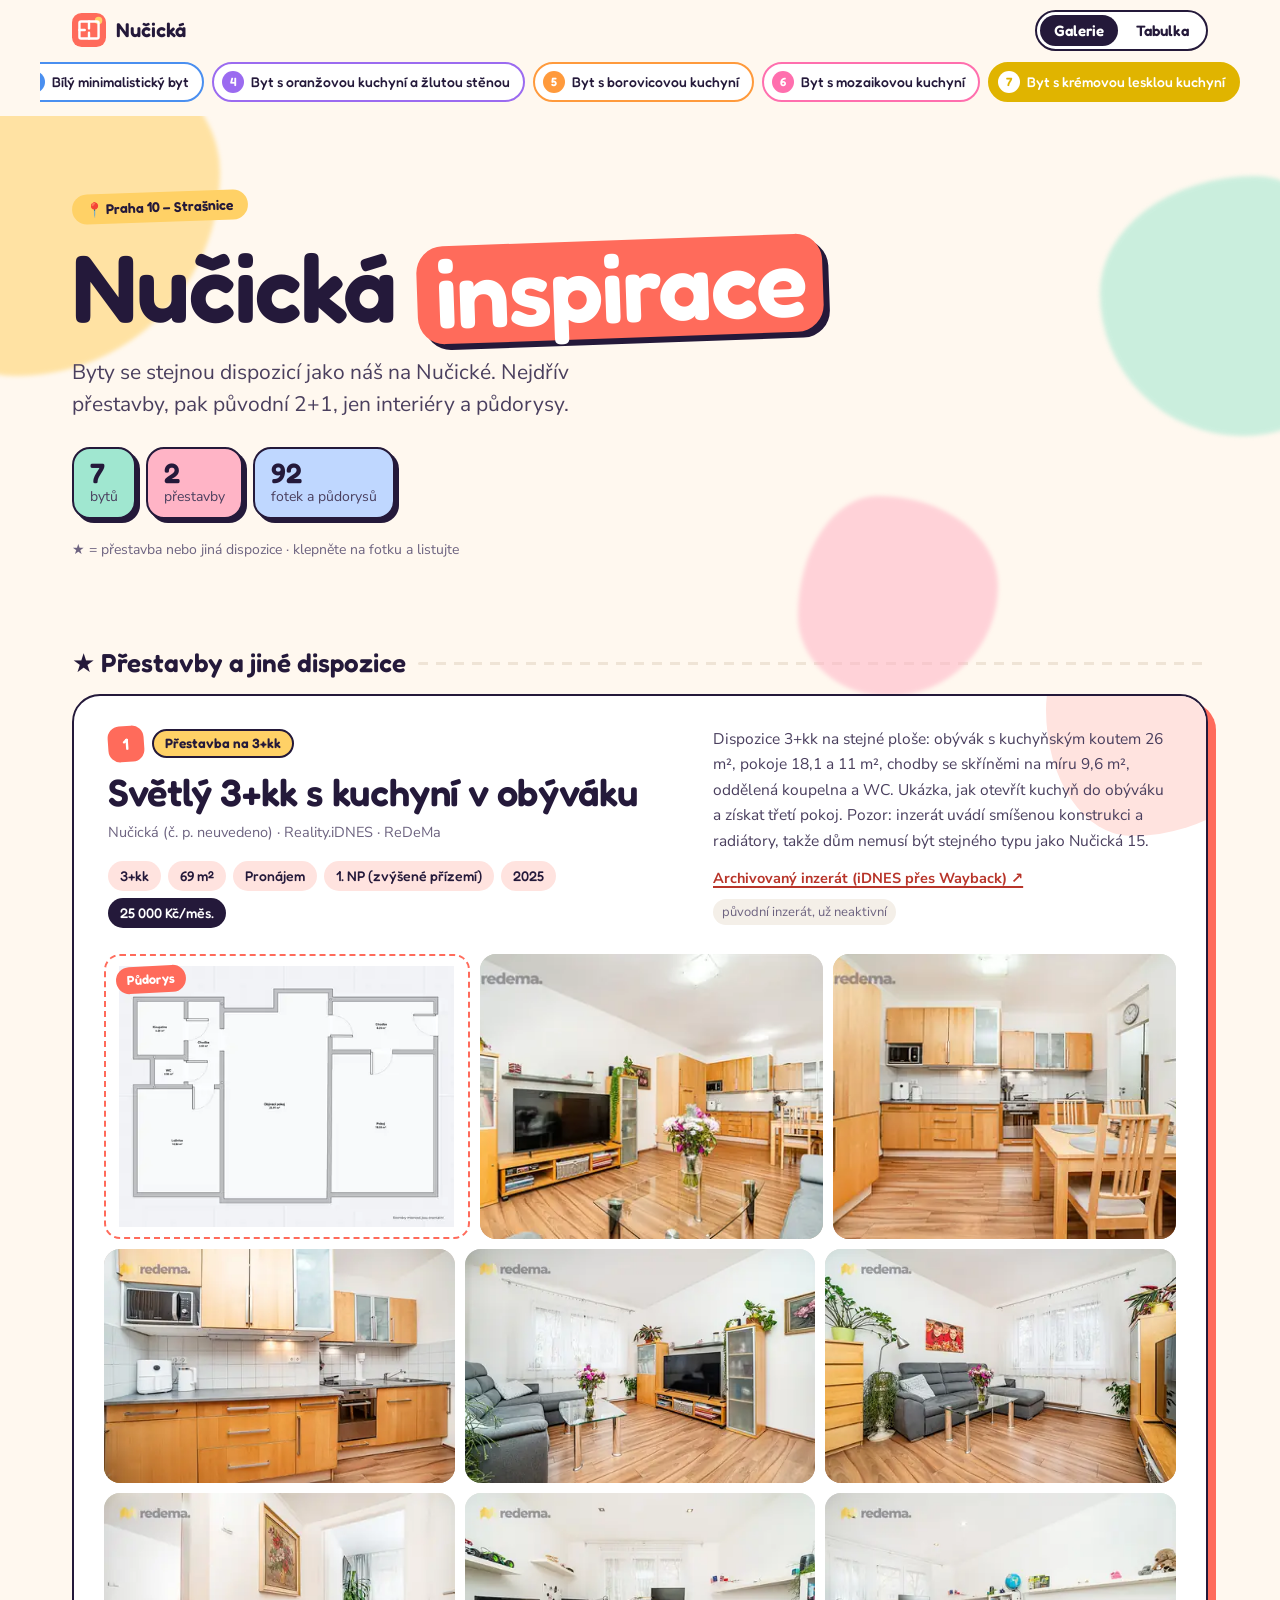
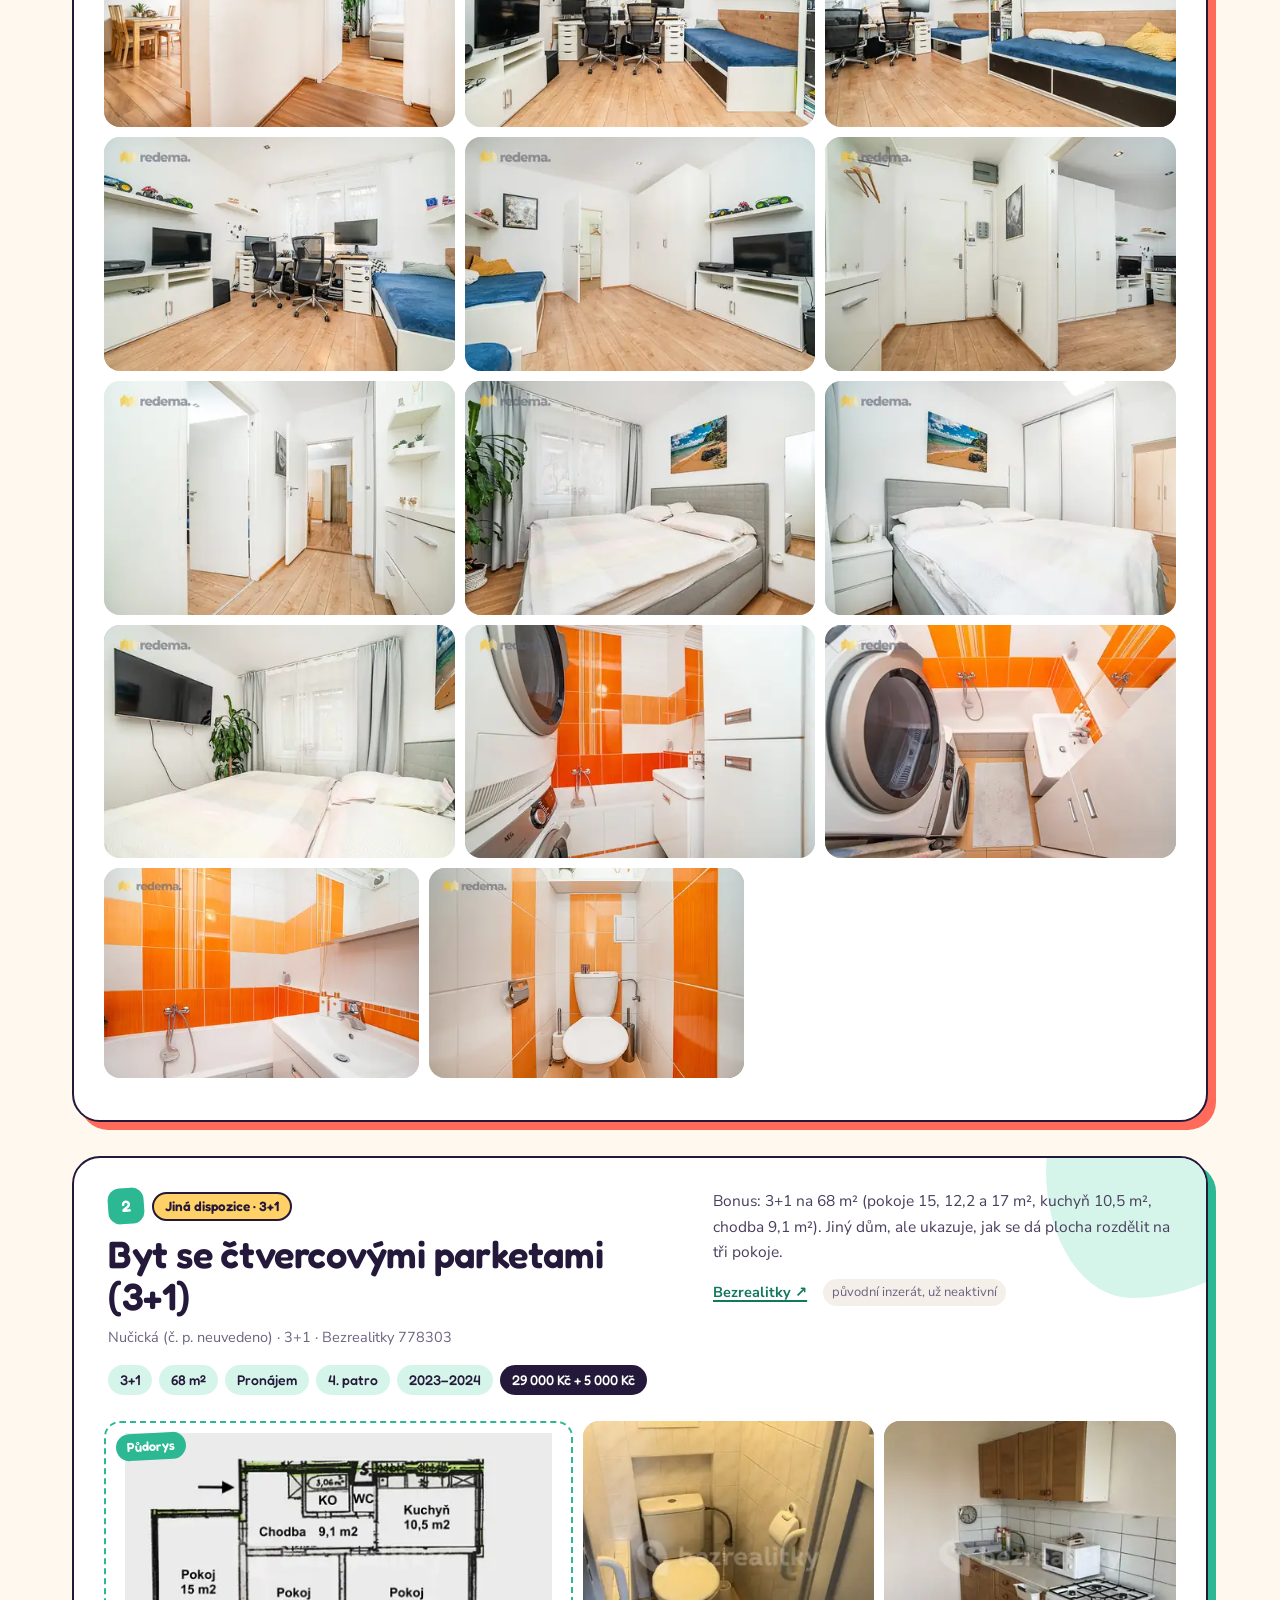
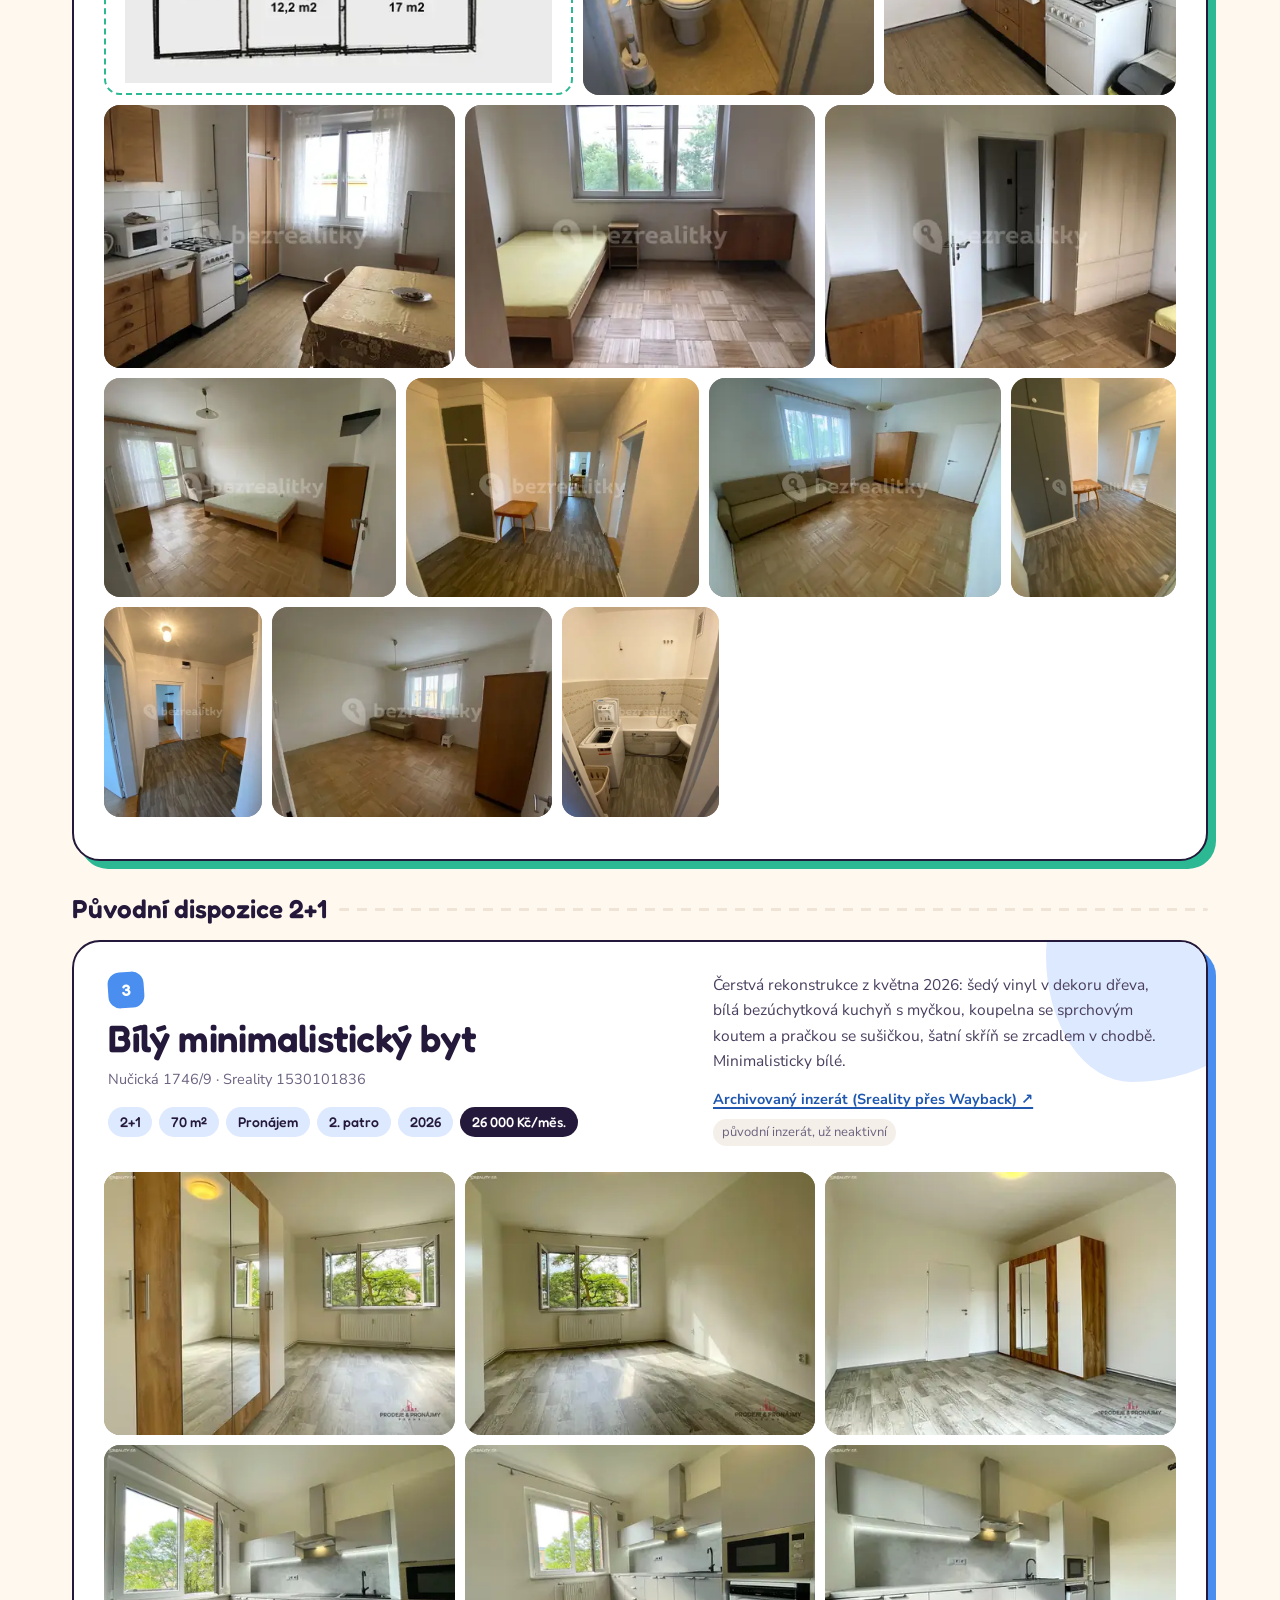
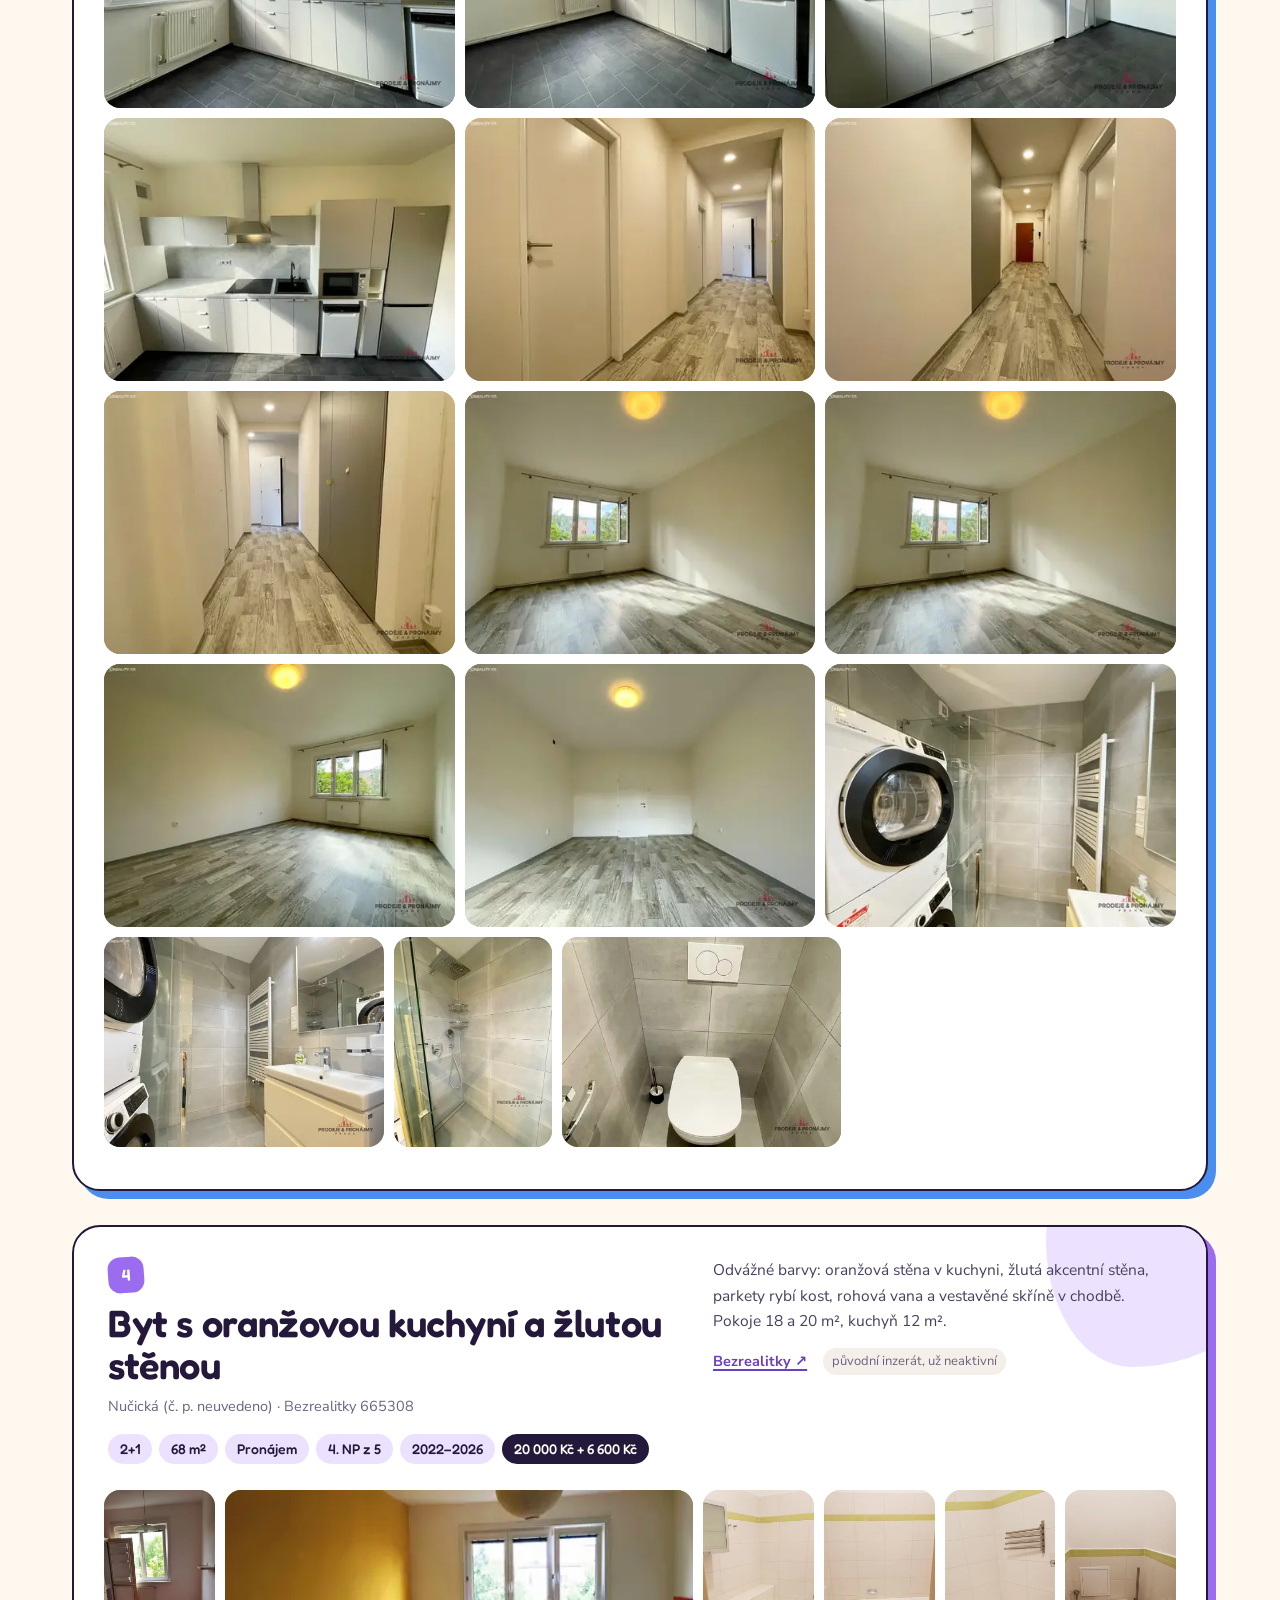
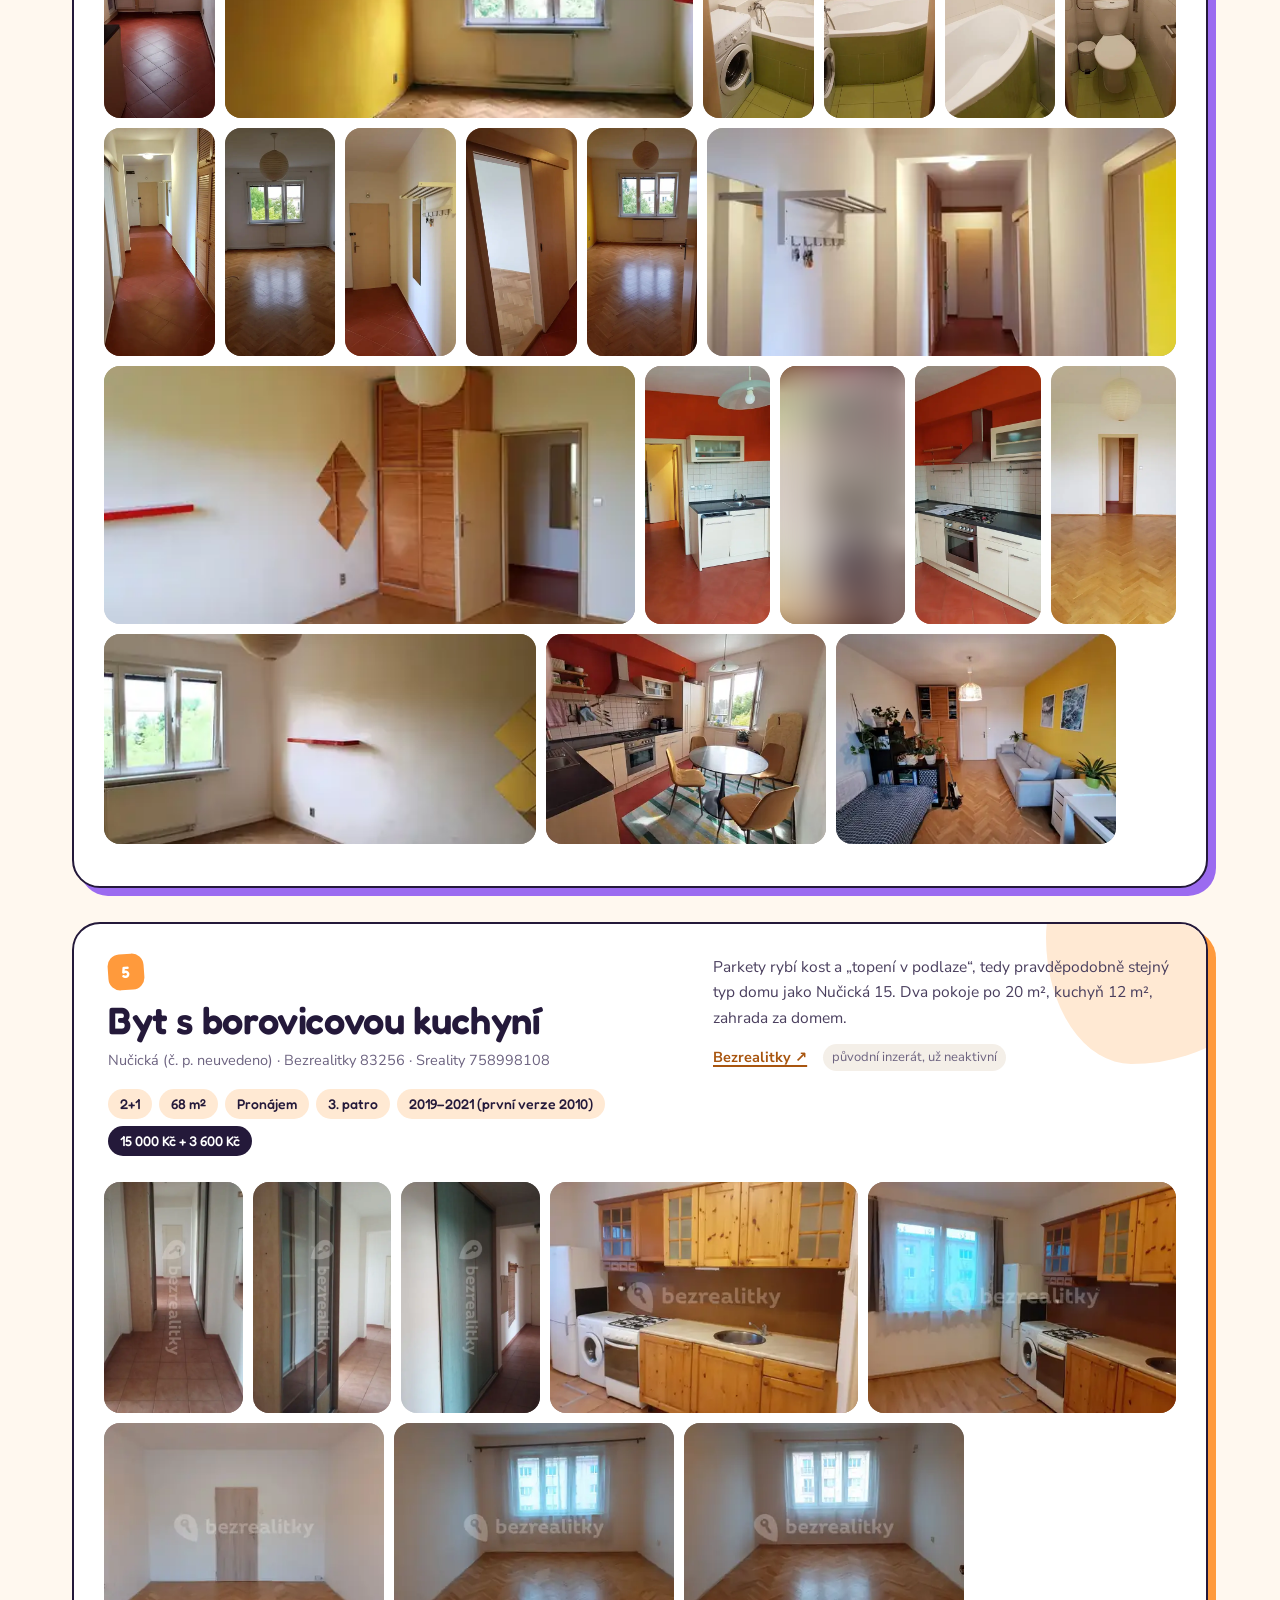
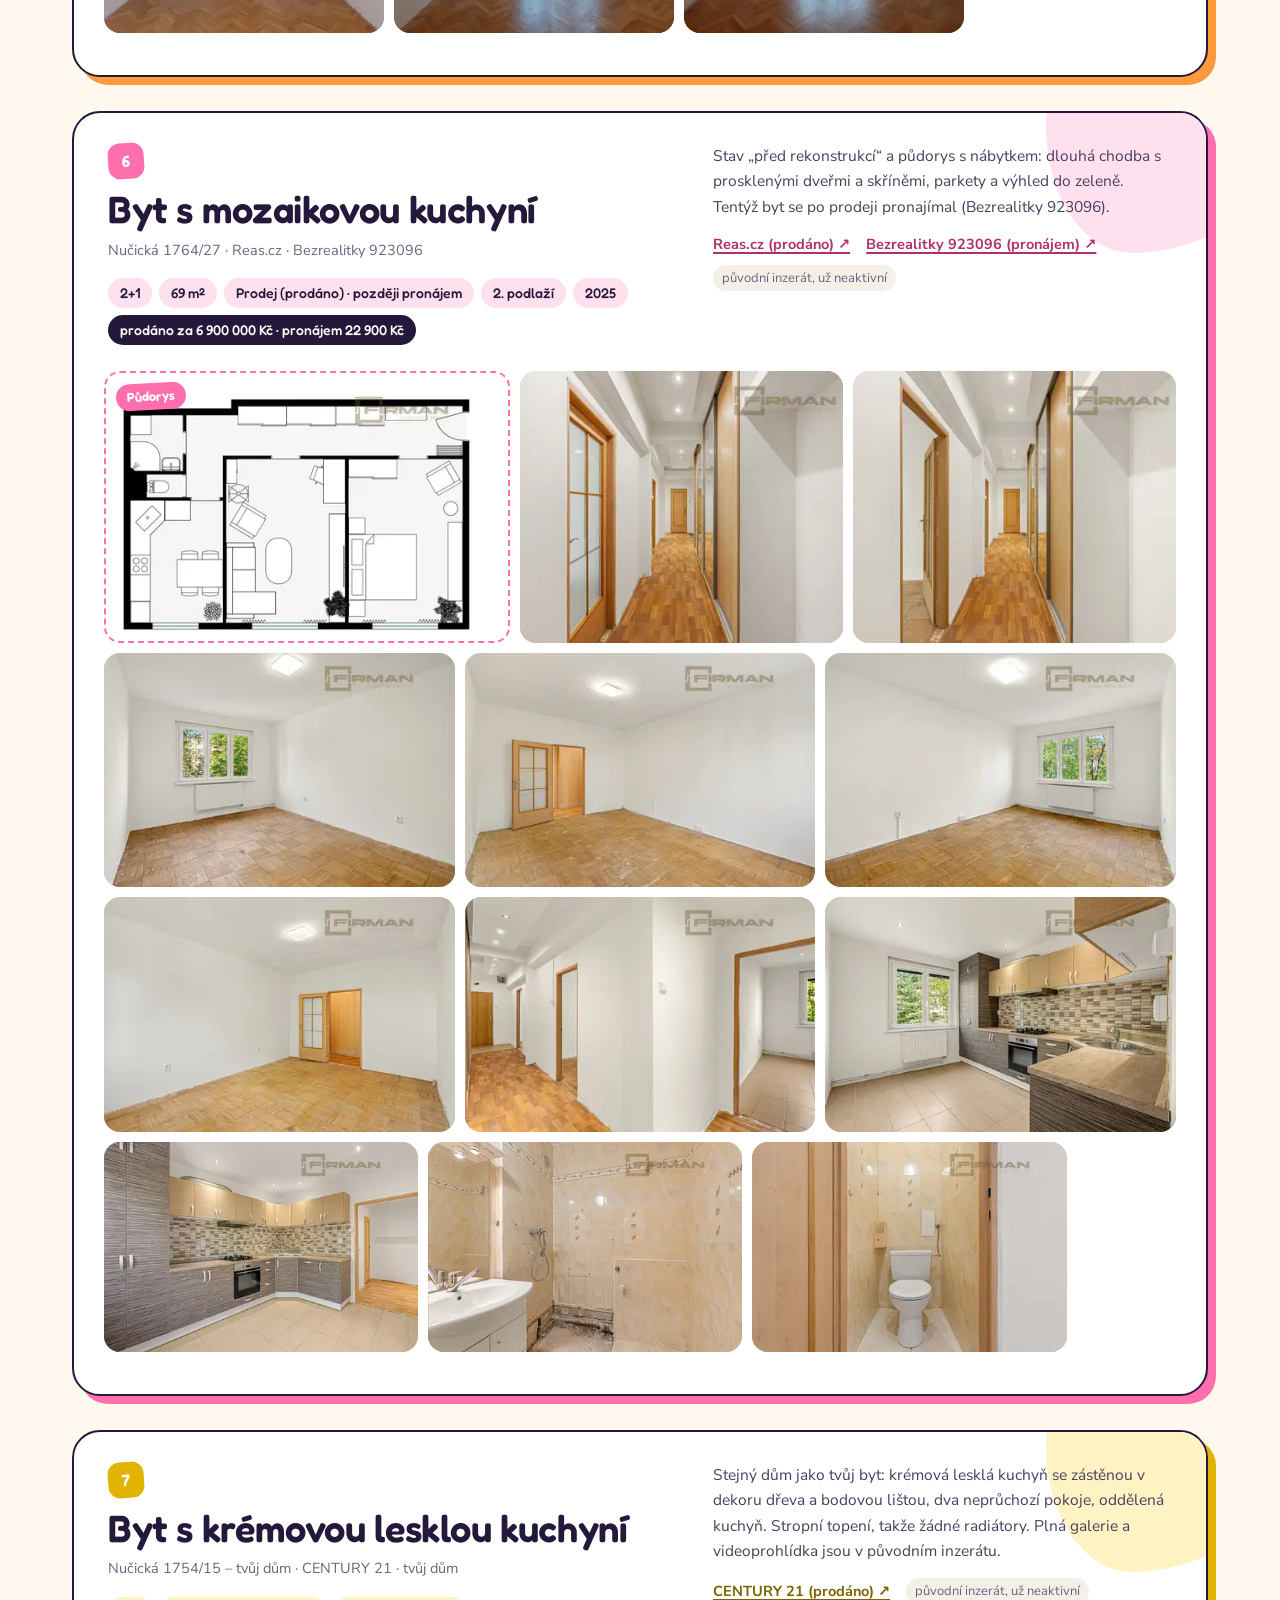
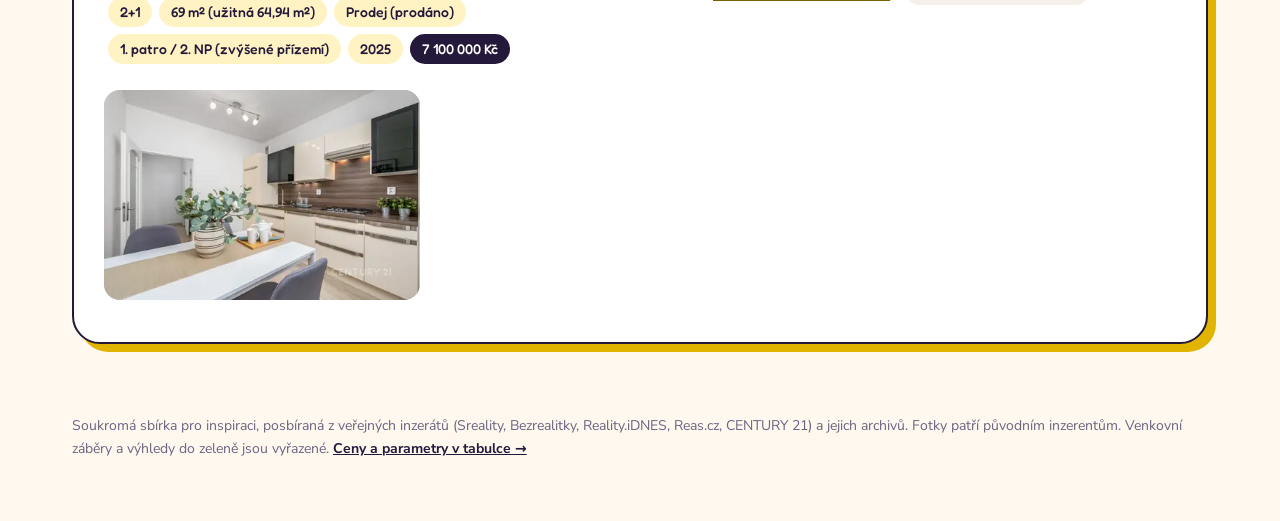
==== commit 6ced4207: "Hravý barevný styl; všechny interiérové fotky (obnoveno 28/30 z iDNES, vráceny pokoje s oknem); jedn" ====
--- a/index.html
+++ b/index.html
@@ -1,56 +1,56 @@
 <!doctype html><html lang="cs"><head><meta charset="utf-8">
 <meta name="viewport" content="width=device-width,initial-scale=1,viewport-fit=cover">
-<meta name="robots" content="noindex, nofollow"><meta name="theme-color" content="#f6f3ee">
+<meta name="robots" content="noindex, nofollow"><meta name="theme-color" content="#fff8ef">
 <meta http-equiv="Cache-Control" content="no-cache, no-store, must-revalidate"><meta http-equiv="Pragma" content="no-cache"><meta http-equiv="Expires" content="0">
 <title>Nučická – inspirace interiérů</title><meta name="description" content="Byty se stejnou dispozicí jako náš na Nučické: přestavby na 3+kk i původní 2+1, fotky interiérů a půdorysy pro inspiraci.">
 <meta property="og:type" content="website"><meta property="og:locale" content="cs_CZ"><meta property="og:site_name" content="Nučická – inspirace">
 <meta property="og:title" content="Nučická – inspirace interiérů"><meta property="og:description" content="Byty se stejnou dispozicí jako náš na Nučické: přestavby na 3+kk i původní 2+1, fotky interiérů a půdorysy pro inspiraci."><meta property="og:url" content="https://kajasko.github.io/nucicka-inspirace/">
-<meta property="og:image" content="https://kajasko.github.io/nucicka-inspirace/og-image.jpg?v=746bca38"><meta property="og:image:width" content="1200"><meta property="og:image:height" content="630"><meta property="og:image:alt" content="Koláž interiérů bytů z Nučické ulice">
-<meta name="twitter:card" content="summary_large_image"><meta name="twitter:title" content="Nučická – inspirace interiérů"><meta name="twitter:description" content="Byty se stejnou dispozicí jako náš na Nučické: přestavby na 3+kk i původní 2+1, fotky interiérů a půdorysy pro inspiraci."><meta name="twitter:image" content="https://kajasko.github.io/nucicka-inspirace/og-image.jpg?v=746bca38">
-<link rel="icon" href="favicon.svg?v=746bca38" type="image/svg+xml"><link rel="icon" href="favicon-32.png?v=746bca38" type="image/png" sizes="32x32"><link rel="apple-touch-icon" href="apple-touch-icon.png?v=746bca38" sizes="180x180">
+<meta property="og:image" content="https://kajasko.github.io/nucicka-inspirace/og-image.jpg?v=58c6e0b3"><meta property="og:image:width" content="1200"><meta property="og:image:height" content="630"><meta property="og:image:alt" content="Koláž interiérů bytů z Nučické ulice">
+<meta name="twitter:card" content="summary_large_image"><meta name="twitter:title" content="Nučická – inspirace interiérů"><meta name="twitter:description" content="Byty se stejnou dispozicí jako náš na Nučické: přestavby na 3+kk i původní 2+1, fotky interiérů a půdorysy pro inspiraci."><meta name="twitter:image" content="https://kajasko.github.io/nucicka-inspirace/og-image.jpg?v=58c6e0b3">
+<link rel="icon" href="favicon.svg?v=58c6e0b3" type="image/svg+xml"><link rel="icon" href="favicon-32.png?v=58c6e0b3" type="image/png" sizes="32x32"><link rel="apple-touch-icon" href="apple-touch-icon.png?v=58c6e0b3" sizes="180x180">
 <link rel="preconnect" href="https://fonts.googleapis.com"><link rel="preconnect" href="https://fonts.gstatic.com" crossorigin>
-<link rel="stylesheet" href="https://fonts.googleapis.com/css2?family=Fraunces:ital,opsz,wght,SOFT@0,9..144,300..500,50;1,9..144,300..500,50&family=Inter:wght@400;500;600&display=swap">
-<link rel="stylesheet" href="style.css?v=088b7d67"></head><body>
-<a class="skip" href="#main">Přeskočit na obsah</a><header class="top"><div class="wrap"><div class="bar"><a class="brand" href="index.html"><svg viewBox="0 0 64 64" aria-hidden="true"><rect width="64" height="64" rx="16" fill="#556b57"/><g fill="none" stroke="#f6f3ee" stroke-width="4.5" stroke-linejoin="round" stroke-linecap="round"><rect x="14" y="16" width="36" height="32" rx="3"/><path d="M32 16v13M32 37v11M14 32h10"/></g></svg><span>Nučická</span></a>
-<nav class="tabs" aria-label="Stránky"><a href="index.html" aria-current="page">Galerie</a><a href="prehled.html" >Tabulka</a></nav></div><nav class="chips-nav" aria-label="Rychlý skok na byt"><a href="#idnes_6915a252"><span class="dot" aria-hidden="true"></span><span class="n">01</span>Světlý 3+kk s kuchyní v obýváku<span class="vh"> (přestavba)</span></a><a href="#br_778303"><span class="dot" aria-hidden="true"></span><span class="n">02</span>Byt se čtvercovými parketami (3+1)<span class="vh"> (přestavba)</span></a><span class="sep" aria-hidden="true"></span><a href="#1530101836"><span class="n">03</span>Bílý minimalistický byt</a><a href="#br_665308"><span class="n">04</span>Byt s oranžovou kuchyní a žlutou stěnou</a><a href="#br_83256"><span class="n">05</span>Byt s borovicovou kuchyní</a><a href="#reas_1764_27"><span class="n">06</span>Byt s mozaikovou kuchyní</a><a href="#c21_1754_15"><span class="n">07</span>Byt s krémovou lesklou kuchyní</a></nav></div></header>
+<link rel="stylesheet" href="https://fonts.googleapis.com/css2?family=Fredoka:wght@500;600&family=Nunito+Sans:opsz,wght@6..12,400;6..12,700&display=swap">
+<link rel="stylesheet" href="style.css?v=1265d873"></head><body>
+<a class="skip" href="#main">Přeskočit na obsah</a><header class="top"><div class="wrap"><div class="bar"><a class="brand" href="index.html"><svg viewBox="0 0 64 64" aria-hidden="true"><rect width="64" height="64" rx="18" fill="#ff6b5b"/><circle cx="50" cy="14" r="7" fill="#ffd166"/><g fill="none" stroke="#fff" stroke-width="4.5" stroke-linejoin="round" stroke-linecap="round"><rect x="14" y="16" width="36" height="32" rx="3"/><path d="M32 16v13M32 37v11M14 32h10"/></g></svg><span>Nučická</span></a>
+<nav class="tabs" aria-label="Stránky"><a href="index.html" aria-current="page">Galerie</a><a href="prehled.html" >Tabulka</a></nav></div><nav class="chips-nav" aria-label="Rychlý skok na byt"><a href="#idnes_6915a252" style="--c:#ff6b5b"><span class="n">1</span>Světlý 3+kk s kuchyní v obýváku<span class="star" aria-hidden="true">★</span><span class="vh"> (přestavba)</span></a><a href="#br_778303" style="--c:#2bb892"><span class="n">2</span>Byt se čtvercovými parketami (3+1)<span class="star" aria-hidden="true">★</span><span class="vh"> (přestavba)</span></a><span class="sep" aria-hidden="true"></span><a href="#1530101836" style="--c:#4a8ff0"><span class="n">3</span>Bílý minimalistický byt</a><a href="#br_665308" style="--c:#9b6bf0"><span class="n">4</span>Byt s oranžovou kuchyní a žlutou stěnou</a><a href="#br_83256" style="--c:#ff9a3c"><span class="n">5</span>Byt s borovicovou kuchyní</a><a href="#reas_1764_27" style="--c:#ff6fae"><span class="n">6</span>Byt s mozaikovou kuchyní</a><a href="#c21_1754_15" style="--c:#e0b400"><span class="n">7</span>Byt s krémovou lesklou kuchyní</a></nav></div></header>
 <main id="main" class="wrap">
-<section class="hero"><span class="eyebrow">Praha 10 – Strašnice</span>
-<h1>Nučická <em>inspirace</em></h1>
+<section class="hero"><div class="blobs" aria-hidden="true"><i></i><i></i><i></i></div><span class="eyebrow">📍 Praha 10 – Strašnice</span>
+<h1>Nučická <span class="hl">inspirace</span></h1>
 <p class="lead">Byty se stejnou dispozicí jako náš na Nučické. Nejdřív přestavby, pak původní 2+1, jen interiéry a půdorysy.</p>
-<ul class="stats"><li><b>7</b>bytů</li><li><b>2</b>přestavby</li><li><b>81</b>fotek a půdorysů</li></ul>
-<div class="legend"><span><i></i>přestavba / jiná dispozice</span><span>Klepněte na fotku pro zvětšení</span></div></section>
-<div class="group"><h2>Přestavby a jiné dispozice</h2></div><article class="flat" id="idnes_6915a252" data-name="Světlý 3+kk s kuchyní v obýváku" aria-labelledby="h-idnes_6915a252">
-<div class="flat-head"><div><div class="kicker"><span class="num">01 / 07</span><span class="tag">Přestavba na 3+kk</span></div>
+<ul class="stats"><li><b>7</b>bytů</li><li><b>2</b>přestavby</li><li><b>92</b>fotek a půdorysů</li></ul>
+<p class="legend">★ = přestavba nebo jiná dispozice · klepněte na fotku a listujte</p></section>
+<div class="group"><h2>★ Přestavby a jiné dispozice</h2></div><article class="flat" id="idnes_6915a252" style="--c:#ff6b5b;--cs:#ffe3df;--cd:#b8352a" data-name="Světlý 3+kk s kuchyní v obýváku" aria-labelledby="h-idnes_6915a252">
+<div class="flat-head"><div><div class="kicker"><span class="num" aria-label="Byt 1 z 7">1</span><span class="tag">Přestavba na 3+kk</span></div>
 <h3 id="h-idnes_6915a252">Světlý 3+kk s kuchyní v obýváku</h3><p class="sub">Nučická (č. p. neuvedeno) · Reality.iDNES · ReDeMa</p>
 <ul class="chips" aria-label="Parametry"><li>3+kk</li><li>69 m²</li><li>Pronájem</li><li>1. NP (zvýšené přízemí)</li><li>2025</li><li class="price">25 000 Kč/měs.</li></ul></div>
 <div><p class="note">Dispozice 3+kk na stejné ploše: obývák s kuchyňským koutem 26 m², pokoje 18,1 a 11 m², chodby se skříněmi na míru 9,6 m², oddělená koupelna a WC. Ukázka, jak otevřít kuchyň do obýváku a získat třetí pokoj. Pozor: inzerát uvádí smíšenou konstrukci a radiátory, takže dům nemusí být stejného typu jako Nučická 15.</p><div class="links"><a href="http://web.archive.org/web/20251221082834/https://reality.idnes.cz/detail/pronajem/byt/praha-10-nucicka/6915a252bdbde282c6051e48/" target="_blank" rel="noopener">Archivovaný inzerát (iDNES přes Wayback) ↗</a><span class="inactive">původní inzerát, už neaktivní</span></div></div></div>
-<ul class="grid" aria-label="Fotky: Světlý 3+kk s kuchyní v obýváku"><li class="plan" style="--ar:1.280"><button class="ph" type="button" data-full="img/idnes_6915a252_29.webp?v=6d40268f" aria-label="Zvětšit: Půdorys – Světlý 3+kk s kuchyní v obýváku" style="background-image:url([data-uri])"><span class="badge">Půdorys</span><img src="img/idnes_6915a252_29_s.webp?v=6d40268f" srcset="img/idnes_6915a252_29_s.webp?v=6d40268f 440w, img/idnes_6915a252_29_m.webp?v=6d40268f 860w" sizes="(max-width:720px) 60vw, 420px" width="440" height="344" alt="Půdorys – Světlý 3+kk s kuchyní v obýváku" loading="eager" fetchpriority="high" decoding="async"></button></li><li class="" style="--ar:1.500"><button class="ph" type="button" data-full="img/idnes_6915a252_01.webp?v=a24ed82f" aria-label="Zvětšit: Světlý 3+kk s kuchyní v obýváku, fotka 2 z 13" style="background-image:url([data-uri])"><img src="img/idnes_6915a252_01_s.webp?v=a24ed82f" srcset="img/idnes_6915a252_01_s.webp?v=a24ed82f 440w, img/idnes_6915a252_01_m.webp?v=a24ed82f 860w" sizes="(max-width:720px) 60vw, 420px" width="440" height="293" alt="Světlý 3+kk s kuchyní v obýváku, fotka 2 z 13" loading="eager" fetchpriority="high" decoding="async"></button></li><li class="" style="--ar:1.500"><button class="ph" type="button" data-full="img/idnes_6915a252_02.webp?v=5245bfa8" aria-label="Zvětšit: Světlý 3+kk s kuchyní v obýváku, fotka 3 z 13" style="background-image:url([data-uri])"><img src="img/idnes_6915a252_02_s.webp?v=5245bfa8" srcset="img/idnes_6915a252_02_s.webp?v=5245bfa8 440w, img/idnes_6915a252_02_m.webp?v=5245bfa8 860w" sizes="(max-width:720px) 60vw, 420px" width="440" height="293" alt="Světlý 3+kk s kuchyní v obýváku, fotka 3 z 13" loading="eager" fetchpriority="high" decoding="async"></button></li><li class="" style="--ar:1.500"><button class="ph" type="button" data-full="img/idnes_6915a252_03.webp?v=52087965" aria-label="Zvětšit: Světlý 3+kk s kuchyní v obýváku, fotka 4 z 13" style="background-image:url([data-uri])"><img src="img/idnes_6915a252_03_s.webp?v=52087965" srcset="img/idnes_6915a252_03_s.webp?v=52087965 440w, img/idnes_6915a252_03_m.webp?v=52087965 860w" sizes="(max-width:720px) 60vw, 420px" width="440" height="293" alt="Světlý 3+kk s kuchyní v obýváku, fotka 4 z 13" loading="lazy" decoding="async"></button></li><li class="" style="--ar:1.500"><button class="ph" type="button" data-full="img/idnes_6915a252_04.webp?v=a2ba182b" aria-label="Zvětšit: Světlý 3+kk s kuchyní v obýváku, fotka 5 z 13" style="background-image:url([data-uri])"><img src="img/idnes_6915a252_04_s.webp?v=a2ba182b" srcset="img/idnes_6915a252_04_s.webp?v=a2ba182b 440w, img/idnes_6915a252_04_m.webp?v=a2ba182b 860w" sizes="(max-width:720px) 60vw, 420px" width="440" height="293" alt="Světlý 3+kk s kuchyní v obýváku, fotka 5 z 13" loading="lazy" decoding="async"></button></li><li class="" style="--ar:1.500"><button class="ph" type="button" data-full="img/idnes_6915a252_07.webp?v=cc3b10ae" aria-label="Zvětšit: Světlý 3+kk s kuchyní v obýváku, fotka 6 z 13" style="background-image:url([data-uri])"><img src="img/idnes_6915a252_07_s.webp?v=cc3b10ae" srcset="img/idnes_6915a252_07_s.webp?v=cc3b10ae 440w, img/idnes_6915a252_07_m.webp?v=cc3b10ae 860w" sizes="(max-width:720px) 60vw, 420px" width="440" height="293" alt="Světlý 3+kk s kuchyní v obýváku, fotka 6 z 13" loading="lazy" decoding="async"></button></li><li class="" style="--ar:1.500"><button class="ph" type="button" data-full="img/idnes_6915a252_08.webp?v=c80e8b35" aria-label="Zvětšit: Světlý 3+kk s kuchyní v obýváku, fotka 7 z 13" style="background-image:url([data-uri])"><img src="img/idnes_6915a252_08_s.webp?v=c80e8b35" srcset="img/idnes_6915a252_08_s.webp?v=c80e8b35 440w, img/idnes_6915a252_08_m.webp?v=c80e8b35 860w" sizes="(max-width:720px) 60vw, 420px" width="440" height="293" alt="Světlý 3+kk s kuchyní v obýváku, fotka 7 z 13" loading="lazy" decoding="async"></button></li><li class="" style="--ar:1.500"><button class="ph" type="button" data-full="img/idnes_6915a252_09.webp?v=5910a636" aria-label="Zvětšit: Světlý 3+kk s kuchyní v obýváku, fotka 8 z 13" style="background-image:url([data-uri])"><img src="img/idnes_6915a252_09_s.webp?v=5910a636" srcset="img/idnes_6915a252_09_s.webp?v=5910a636 440w, img/idnes_6915a252_09_m.webp?v=5910a636 860w" sizes="(max-width:720px) 60vw, 420px" width="440" height="293" alt="Světlý 3+kk s kuchyní v obýváku, fotka 8 z 13" loading="lazy" decoding="async"></button></li><li class="" style="--ar:1.500"><button class="ph" type="button" data-full="img/idnes_6915a252_10.webp?v=3c3fdff8" aria-label="Zvětšit: Světlý 3+kk s kuchyní v obýváku, fotka 9 z 13" style="background-image:url([data-uri])"><img src="img/idnes_6915a252_10_s.webp?v=3c3fdff8" srcset="img/idnes_6915a252_10_s.webp?v=3c3fdff8 440w, img/idnes_6915a252_10_m.webp?v=3c3fdff8 860w" sizes="(max-width:720px) 60vw, 420px" width="440" height="293" alt="Světlý 3+kk s kuchyní v obýváku, fotka 9 z 13" loading="lazy" decoding="async"></button></li><li class="" style="--ar:1.500"><button class="ph" type="button" data-full="img/idnes_6915a252_11.webp?v=345be9ad" aria-label="Zvětšit: Světlý 3+kk s kuchyní v obýváku, fotka 10 z 13" style="background-image:url([data-uri])"><img src="img/idnes_6915a252_11_s.webp?v=345be9ad" srcset="img/idnes_6915a252_11_s.webp?v=345be9ad 440w, img/idnes_6915a252_11_m.webp?v=345be9ad 860w" sizes="(max-width:720px) 60vw, 420px" width="440" height="293" alt="Světlý 3+kk s kuchyní v obýváku, fotka 10 z 13" loading="lazy" decoding="async"></button></li><li class="" style="--ar:1.500"><button class="ph" type="button" data-full="img/idnes_6915a252_12.webp?v=bb9c5602" aria-label="Zvětšit: Světlý 3+kk s kuchyní v obýváku, fotka 11 z 13" style="background-image:url([data-uri])"><img src="img/idnes_6915a252_12_s.webp?v=bb9c5602" srcset="img/idnes_6915a252_12_s.webp?v=bb9c5602 440w, img/idnes_6915a252_12_m.webp?v=bb9c5602 860w" sizes="(max-width:720px) 60vw, 420px" width="440" height="293" alt="Světlý 3+kk s kuchyní v obýváku, fotka 11 z 13" loading="lazy" decoding="async"></button></li><li class="" style="--ar:1.500"><button class="ph" type="button" data-full="img/idnes_6915a252_18.webp?v=b0c22b28" aria-label="Zvětšit: Světlý 3+kk s kuchyní v obýváku, fotka 12 z 13" style="background-image:url([data-uri])"><img src="img/idnes_6915a252_18_s.webp?v=b0c22b28" srcset="img/idnes_6915a252_18_s.webp?v=b0c22b28 440w, img/idnes_6915a252_18_m.webp?v=b0c22b28 860w" sizes="(max-width:720px) 60vw, 420px" width="440" height="293" alt="Světlý 3+kk s kuchyní v obýváku, fotka 12 z 13" loading="lazy" decoding="async"></button></li><li class="" style="--ar:1.500"><button class="ph" type="button" data-full="img/idnes_6915a252_20.webp?v=ca374a03" aria-label="Zvětšit: Světlý 3+kk s kuchyní v obýváku, fotka 13 z 13" style="background-image:url([data-uri])"><img src="img/idnes_6915a252_20_s.webp?v=ca374a03" srcset="img/idnes_6915a252_20_s.webp?v=ca374a03 440w, img/idnes_6915a252_20_m.webp?v=ca374a03 860w" sizes="(max-width:720px) 60vw, 420px" width="440" height="293" alt="Světlý 3+kk s kuchyní v obýváku, fotka 13 z 13" loading="lazy" decoding="async"></button></li></ul></article><article class="flat" id="br_778303" data-name="Byt se čtvercovými parketami (3+1)" aria-labelledby="h-br_778303">
-<div class="flat-head"><div><div class="kicker"><span class="num">02 / 07</span><span class="tag">Jiná dispozice · 3+1</span></div>
+<ul class="grid" aria-label="Fotky: Světlý 3+kk s kuchyní v obýváku"><li class="plan" style="--ar:1.280"><button class="ph" type="button" data-full="img/idnes_6915a252_29.webp?v=6d40268f" aria-label="Zvětšit: Půdorys – Světlý 3+kk s kuchyní v obýváku" style="background-image:url([data-uri])"><span class="badge">Půdorys</span><img src="img/idnes_6915a252_29_s.webp?v=6d40268f" srcset="img/idnes_6915a252_29_s.webp?v=6d40268f 440w, img/idnes_6915a252_29_m.webp?v=6d40268f 860w" sizes="(max-width:720px) 60vw, 420px" width="440" height="344" alt="Půdorys – Světlý 3+kk s kuchyní v obýváku" loading="eager" fetchpriority="high" decoding="async"></button></li><li class="" style="--ar:1.500"><button class="ph" type="button" data-full="img/idnes_6915a252_00.webp?v=d96a0626" aria-label="Zvětšit: Světlý 3+kk s kuchyní v obýváku, fotka 2 z 20" style="background-image:url([data-uri])"><img src="img/idnes_6915a252_00_s.webp?v=d96a0626" srcset="img/idnes_6915a252_00_s.webp?v=d96a0626 440w, img/idnes_6915a252_00_m.webp?v=d96a0626 860w" sizes="(max-width:720px) 60vw, 420px" width="440" height="293" alt="Světlý 3+kk s kuchyní v obýváku, fotka 2 z 20" loading="eager" fetchpriority="high" decoding="async"></button></li><li class="" style="--ar:1.500"><button class="ph" type="button" data-full="img/idnes_6915a252_01.webp?v=a24ed82f" aria-label="Zvětšit: Světlý 3+kk s kuchyní v obýváku, fotka 3 z 20" style="background-image:url([data-uri])"><img src="img/idnes_6915a252_01_s.webp?v=a24ed82f" srcset="img/idnes_6915a252_01_s.webp?v=a24ed82f 440w, img/idnes_6915a252_01_m.webp?v=a24ed82f 860w" sizes="(max-width:720px) 60vw, 420px" width="440" height="293" alt="Světlý 3+kk s kuchyní v obýváku, fotka 3 z 20" loading="eager" fetchpriority="high" decoding="async"></button></li><li class="" style="--ar:1.500"><button class="ph" type="button" data-full="img/idnes_6915a252_02.webp?v=5245bfa8" aria-label="Zvětšit: Světlý 3+kk s kuchyní v obýváku, fotka 4 z 20" style="background-image:url([data-uri])"><img src="img/idnes_6915a252_02_s.webp?v=5245bfa8" srcset="img/idnes_6915a252_02_s.webp?v=5245bfa8 440w, img/idnes_6915a252_02_m.webp?v=5245bfa8 860w" sizes="(max-width:720px) 60vw, 420px" width="440" height="293" alt="Světlý 3+kk s kuchyní v obýváku, fotka 4 z 20" loading="lazy" decoding="async"></button></li><li class="" style="--ar:1.500"><button class="ph" type="button" data-full="img/idnes_6915a252_03.webp?v=52087965" aria-label="Zvětšit: Světlý 3+kk s kuchyní v obýváku, fotka 5 z 20" style="background-image:url([data-uri])"><img src="img/idnes_6915a252_03_s.webp?v=52087965" srcset="img/idnes_6915a252_03_s.webp?v=52087965 440w, img/idnes_6915a252_03_m.webp?v=52087965 860w" sizes="(max-width:720px) 60vw, 420px" width="440" height="293" alt="Světlý 3+kk s kuchyní v obýváku, fotka 5 z 20" loading="lazy" decoding="async"></button></li><li class="" style="--ar:1.500"><button class="ph" type="button" data-full="img/idnes_6915a252_04.webp?v=a2ba182b" aria-label="Zvětšit: Světlý 3+kk s kuchyní v obýváku, fotka 6 z 20" style="background-image:url([data-uri])"><img src="img/idnes_6915a252_04_s.webp?v=a2ba182b" srcset="img/idnes_6915a252_04_s.webp?v=a2ba182b 440w, img/idnes_6915a252_04_m.webp?v=a2ba182b 860w" sizes="(max-width:720px) 60vw, 420px" width="440" height="293" alt="Světlý 3+kk s kuchyní v obýváku, fotka 6 z 20" loading="lazy" decoding="async"></button></li><li class="" style="--ar:1.500"><button class="ph" type="button" data-full="img/idnes_6915a252_06.webp?v=a269ac49" aria-label="Zvětšit: Světlý 3+kk s kuchyní v obýváku, fotka 7 z 20" style="background-image:url([data-uri])"><img src="img/idnes_6915a252_06_s.webp?v=a269ac49" srcset="img/idnes_6915a252_06_s.webp?v=a269ac49 440w, img/idnes_6915a252_06_m.webp?v=a269ac49 860w" sizes="(max-width:720px) 60vw, 420px" width="440" height="293" alt="Světlý 3+kk s kuchyní v obýváku, fotka 7 z 20" loading="lazy" decoding="async"></button></li><li class="" style="--ar:1.500"><button class="ph" type="button" data-full="img/idnes_6915a252_07.webp?v=cc3b10ae" aria-label="Zvětšit: Světlý 3+kk s kuchyní v obýváku, fotka 8 z 20" style="background-image:url([data-uri])"><img src="img/idnes_6915a252_07_s.webp?v=cc3b10ae" srcset="img/idnes_6915a252_07_s.webp?v=cc3b10ae 440w, img/idnes_6915a252_07_m.webp?v=cc3b10ae 860w" sizes="(max-width:720px) 60vw, 420px" width="440" height="293" alt="Světlý 3+kk s kuchyní v obýváku, fotka 8 z 20" loading="lazy" decoding="async"></button></li><li class="" style="--ar:1.500"><button class="ph" type="button" data-full="img/idnes_6915a252_08.webp?v=c80e8b35" aria-label="Zvětšit: Světlý 3+kk s kuchyní v obýváku, fotka 9 z 20" style="background-image:url([data-uri])"><img src="img/idnes_6915a252_08_s.webp?v=c80e8b35" srcset="img/idnes_6915a252_08_s.webp?v=c80e8b35 440w, img/idnes_6915a252_08_m.webp?v=c80e8b35 860w" sizes="(max-width:720px) 60vw, 420px" width="440" height="293" alt="Světlý 3+kk s kuchyní v obýváku, fotka 9 z 20" loading="lazy" decoding="async"></button></li><li class="" style="--ar:1.500"><button class="ph" type="button" data-full="img/idnes_6915a252_09.webp?v=5910a636" aria-label="Zvětšit: Světlý 3+kk s kuchyní v obýváku, fotka 10 z 20" style="background-image:url([data-uri])"><img src="img/idnes_6915a252_09_s.webp?v=5910a636" srcset="img/idnes_6915a252_09_s.webp?v=5910a636 440w, img/idnes_6915a252_09_m.webp?v=5910a636 860w" sizes="(max-width:720px) 60vw, 420px" width="440" height="293" alt="Světlý 3+kk s kuchyní v obýváku, fotka 10 z 20" loading="lazy" decoding="async"></button></li><li class="" style="--ar:1.500"><button class="ph" type="button" data-full="img/idnes_6915a252_10.webp?v=3c3fdff8" aria-label="Zvětšit: Světlý 3+kk s kuchyní v obýváku, fotka 11 z 20" style="background-image:url([data-uri])"><img src="img/idnes_6915a252_10_s.webp?v=3c3fdff8" srcset="img/idnes_6915a252_10_s.webp?v=3c3fdff8 440w, img/idnes_6915a252_10_m.webp?v=3c3fdff8 860w" sizes="(max-width:720px) 60vw, 420px" width="440" height="293" alt="Světlý 3+kk s kuchyní v obýváku, fotka 11 z 20" loading="lazy" decoding="async"></button></li><li class="" style="--ar:1.500"><button class="ph" type="button" data-full="img/idnes_6915a252_11.webp?v=345be9ad" aria-label="Zvětšit: Světlý 3+kk s kuchyní v obýváku, fotka 12 z 20" style="background-image:url([data-uri])"><img src="img/idnes_6915a252_11_s.webp?v=345be9ad" srcset="img/idnes_6915a252_11_s.webp?v=345be9ad 440w, img/idnes_6915a252_11_m.webp?v=345be9ad 860w" sizes="(max-width:720px) 60vw, 420px" width="440" height="293" alt="Světlý 3+kk s kuchyní v obýváku, fotka 12 z 20" loading="lazy" decoding="async"></button></li><li class="" style="--ar:1.500"><button class="ph" type="button" data-full="img/idnes_6915a252_12.webp?v=bb9c5602" aria-label="Zvětšit: Světlý 3+kk s kuchyní v obýváku, fotka 13 z 20" style="background-image:url([data-uri])"><img src="img/idnes_6915a252_12_s.webp?v=bb9c5602" srcset="img/idnes_6915a252_12_s.webp?v=bb9c5602 440w, img/idnes_6915a252_12_m.webp?v=bb9c5602 860w" sizes="(max-width:720px) 60vw, 420px" width="440" height="293" alt="Světlý 3+kk s kuchyní v obýváku, fotka 13 z 20" loading="lazy" decoding="async"></button></li><li class="" style="--ar:1.500"><button class="ph" type="button" data-full="img/idnes_6915a252_13.webp?v=4b4c44ae" aria-label="Zvětšit: Světlý 3+kk s kuchyní v obýváku, fotka 14 z 20" style="background-image:url([data-uri])"><img src="img/idnes_6915a252_13_s.webp?v=4b4c44ae" srcset="img/idnes_6915a252_13_s.webp?v=4b4c44ae 440w, img/idnes_6915a252_13_m.webp?v=4b4c44ae 860w" sizes="(max-width:720px) 60vw, 420px" width="440" height="293" alt="Světlý 3+kk s kuchyní v obýváku, fotka 14 z 20" loading="lazy" decoding="async"></button></li><li class="" style="--ar:1.500"><button class="ph" type="button" data-full="img/idnes_6915a252_14.webp?v=833a81a2" aria-label="Zvětšit: Světlý 3+kk s kuchyní v obýváku, fotka 15 z 20" style="background-image:url([data-uri])"><img src="img/idnes_6915a252_14_s.webp?v=833a81a2" srcset="img/idnes_6915a252_14_s.webp?v=833a81a2 440w, img/idnes_6915a252_14_m.webp?v=833a81a2 860w" sizes="(max-width:720px) 60vw, 420px" width="440" height="293" alt="Světlý 3+kk s kuchyní v obýváku, fotka 15 z 20" loading="lazy" decoding="async"></button></li><li class="" style="--ar:1.500"><button class="ph" type="button" data-full="img/idnes_6915a252_15.webp?v=11c0ae6c" aria-label="Zvětšit: Světlý 3+kk s kuchyní v obýváku, fotka 16 z 20" style="background-image:url([data-uri])"><img src="img/idnes_6915a252_15_s.webp?v=11c0ae6c" srcset="img/idnes_6915a252_15_s.webp?v=11c0ae6c 440w, img/idnes_6915a252_15_m.webp?v=11c0ae6c 860w" sizes="(max-width:720px) 60vw, 420px" width="440" height="293" alt="Světlý 3+kk s kuchyní v obýváku, fotka 16 z 20" loading="lazy" decoding="async"></button></li><li class="" style="--ar:1.500"><button class="ph" type="button" data-full="img/idnes_6915a252_17.webp?v=924f67b0" aria-label="Zvětšit: Světlý 3+kk s kuchyní v obýváku, fotka 17 z 20" style="background-image:url([data-uri])"><img src="img/idnes_6915a252_17_s.webp?v=924f67b0" srcset="img/idnes_6915a252_17_s.webp?v=924f67b0 440w, img/idnes_6915a252_17_m.webp?v=924f67b0 860w" sizes="(max-width:720px) 60vw, 420px" width="440" height="293" alt="Světlý 3+kk s kuchyní v obýváku, fotka 17 z 20" loading="lazy" decoding="async"></button></li><li class="" style="--ar:1.500"><button class="ph" type="button" data-full="img/idnes_6915a252_18.webp?v=b0c22b28" aria-label="Zvětšit: Světlý 3+kk s kuchyní v obýváku, fotka 18 z 20" style="background-image:url([data-uri])"><img src="img/idnes_6915a252_18_s.webp?v=b0c22b28" srcset="img/idnes_6915a252_18_s.webp?v=b0c22b28 440w, img/idnes_6915a252_18_m.webp?v=b0c22b28 860w" sizes="(max-width:720px) 60vw, 420px" width="440" height="293" alt="Světlý 3+kk s kuchyní v obýváku, fotka 18 z 20" loading="lazy" decoding="async"></button></li><li class="" style="--ar:1.500"><button class="ph" type="button" data-full="img/idnes_6915a252_19.webp?v=48a2f719" aria-label="Zvětšit: Světlý 3+kk s kuchyní v obýváku, fotka 19 z 20" style="background-image:url([data-uri])"><img src="img/idnes_6915a252_19_s.webp?v=48a2f719" srcset="img/idnes_6915a252_19_s.webp?v=48a2f719 440w, img/idnes_6915a252_19_m.webp?v=48a2f719 860w" sizes="(max-width:720px) 60vw, 420px" width="440" height="293" alt="Světlý 3+kk s kuchyní v obýváku, fotka 19 z 20" loading="lazy" decoding="async"></button></li><li class="" style="--ar:1.500"><button class="ph" type="button" data-full="img/idnes_6915a252_20.webp?v=ca374a03" aria-label="Zvětšit: Světlý 3+kk s kuchyní v obýváku, fotka 20 z 20" style="background-image:url([data-uri])"><img src="img/idnes_6915a252_20_s.webp?v=ca374a03" srcset="img/idnes_6915a252_20_s.webp?v=ca374a03 440w, img/idnes_6915a252_20_m.webp?v=ca374a03 860w" sizes="(max-width:720px) 60vw, 420px" width="440" height="293" alt="Světlý 3+kk s kuchyní v obýváku, fotka 20 z 20" loading="lazy" decoding="async"></button></li></ul></article><article class="flat" id="br_778303" style="--c:#2bb892;--cs:#d5f5ea;--cd:#13775c" data-name="Byt se čtvercovými parketami (3+1)" aria-labelledby="h-br_778303">
+<div class="flat-head"><div><div class="kicker"><span class="num" aria-label="Byt 2 z 7">2</span><span class="tag">Jiná dispozice · 3+1</span></div>
 <h3 id="h-br_778303">Byt se čtvercovými parketami (3+1)</h3><p class="sub">Nučická (č. p. neuvedeno) · 3+1 · Bezrealitky 778303</p>
 <ul class="chips" aria-label="Parametry"><li>3+1</li><li>68 m²</li><li>Pronájem</li><li>4. patro</li><li>2023–2024</li><li class="price">29 000 Kč + 5 000 Kč</li></ul></div>
 <div><p class="note">Bonus: 3+1 na 68 m² (pokoje 15, 12,2 a 17 m², kuchyň 10,5 m², chodba 9,1 m²). Jiný dům, ale ukazuje, jak se dá plocha rozdělit na tři pokoje.</p><div class="links"><a href="https://www.bezrealitky.cz/nemovitosti-byty-domy/778303-nabidka-pronajem-bytu-nucicka-praha" target="_blank" rel="noopener">Bezrealitky ↗</a><span class="inactive">původní inzerát, už neaktivní</span></div></div></div>
-<ul class="grid" aria-label="Fotky: Byt se čtvercovými parketami (3+1)"><li class="plan" style="--ar:1.713"><button class="ph" type="button" data-full="img/br_778303_00.webp?v=1cc6cac7" aria-label="Zvětšit: Půdorys – Byt se čtvercovými parketami (3+1)" style="background-image:url([data-uri])"><span class="badge">Půdorys</span><img src="img/br_778303_00_s.webp?v=1cc6cac7" srcset="img/br_778303_00_s.webp?v=1cc6cac7 440w, img/br_778303_00_m.webp?v=1cc6cac7 860w" sizes="(max-width:720px) 60vw, 420px" width="440" height="257" alt="Půdorys – Byt se čtvercovými parketami (3+1)" loading="lazy" decoding="async"></button></li><li class="" style="--ar:1.333"><button class="ph" type="button" data-full="img/br_778303_01.webp?v=eaba7c88" aria-label="Zvětšit: Byt se čtvercovými parketami (3+1), fotka 2 z 12" style="background-image:url([data-uri])"><img src="img/br_778303_01_s.webp?v=eaba7c88" srcset="img/br_778303_01_s.webp?v=eaba7c88 440w, img/br_778303_01_m.webp?v=eaba7c88 860w" sizes="(max-width:720px) 60vw, 420px" width="440" height="330" alt="Byt se čtvercovými parketami (3+1), fotka 2 z 12" loading="lazy" decoding="async"></button></li><li class="" style="--ar:1.333"><button class="ph" type="button" data-full="img/br_778303_02.webp?v=6f24d178" aria-label="Zvětšit: Byt se čtvercovými parketami (3+1), fotka 3 z 12" style="background-image:url([data-uri])"><img src="img/br_778303_02_s.webp?v=6f24d178" srcset="img/br_778303_02_s.webp?v=6f24d178 440w, img/br_778303_02_m.webp?v=6f24d178 860w" sizes="(max-width:720px) 60vw, 420px" width="440" height="330" alt="Byt se čtvercovými parketami (3+1), fotka 3 z 12" loading="lazy" decoding="async"></button></li><li class="" style="--ar:1.333"><button class="ph" type="button" data-full="img/br_778303_03.webp?v=c6ae93bd" aria-label="Zvětšit: Byt se čtvercovými parketami (3+1), fotka 4 z 12" style="background-image:url([data-uri])"><img src="img/br_778303_03_s.webp?v=c6ae93bd" srcset="img/br_778303_03_s.webp?v=c6ae93bd 440w, img/br_778303_03_m.webp?v=c6ae93bd 860w" sizes="(max-width:720px) 60vw, 420px" width="440" height="330" alt="Byt se čtvercovými parketami (3+1), fotka 4 z 12" loading="lazy" decoding="async"></button></li><li class="" style="--ar:1.333"><button class="ph" type="button" data-full="img/br_778303_05.webp?v=ba3e5365" aria-label="Zvětšit: Byt se čtvercovými parketami (3+1), fotka 5 z 12" style="background-image:url([data-uri])"><img src="img/br_778303_05_s.webp?v=ba3e5365" srcset="img/br_778303_05_s.webp?v=ba3e5365 440w, img/br_778303_05_m.webp?v=ba3e5365 860w" sizes="(max-width:720px) 60vw, 420px" width="440" height="330" alt="Byt se čtvercovými parketami (3+1), fotka 5 z 12" loading="lazy" decoding="async"></button></li><li class="" style="--ar:1.333"><button class="ph" type="button" data-full="img/br_778303_07.webp?v=4e04c745" aria-label="Zvětšit: Byt se čtvercovými parketami (3+1), fotka 6 z 12" style="background-image:url([data-uri])"><img src="img/br_778303_07_s.webp?v=4e04c745" srcset="img/br_778303_07_s.webp?v=4e04c745 440w, img/br_778303_07_m.webp?v=4e04c745 860w" sizes="(max-width:720px) 60vw, 420px" width="440" height="330" alt="Byt se čtvercovými parketami (3+1), fotka 6 z 12" loading="lazy" decoding="async"></button></li><li class="" style="--ar:1.333"><button class="ph" type="button" data-full="img/br_778303_08.webp?v=e21291be" aria-label="Zvětšit: Byt se čtvercovými parketami (3+1), fotka 7 z 12" style="background-image:url([data-uri])"><img src="img/br_778303_08_s.webp?v=e21291be" srcset="img/br_778303_08_s.webp?v=e21291be 440w, img/br_778303_08_m.webp?v=e21291be 860w" sizes="(max-width:720px) 60vw, 420px" width="440" height="330" alt="Byt se čtvercovými parketami (3+1), fotka 7 z 12" loading="lazy" decoding="async"></button></li><li class="" style="--ar:1.333"><button class="ph" type="button" data-full="img/br_778303_09.webp?v=84ba751d" aria-label="Zvětšit: Byt se čtvercovými parketami (3+1), fotka 8 z 12" style="background-image:url([data-uri])"><img src="img/br_778303_09_s.webp?v=84ba751d" srcset="img/br_778303_09_s.webp?v=84ba751d 440w, img/br_778303_09_m.webp?v=84ba751d 860w" sizes="(max-width:720px) 60vw, 420px" width="440" height="330" alt="Byt se čtvercovými parketami (3+1), fotka 8 z 12" loading="lazy" decoding="async"></button></li><li class="" style="--ar:0.750"><button class="ph" type="button" data-full="img/br_778303_10.webp?v=f717029e" aria-label="Zvětšit: Byt se čtvercovými parketami (3+1), fotka 9 z 12" style="background-image:url([data-uri])"><img src="img/br_778303_10_s.webp?v=f717029e" srcset="img/br_778303_10_s.webp?v=f717029e 440w, img/br_778303_10_m.webp?v=f717029e 860w" sizes="(max-width:720px) 60vw, 420px" width="440" height="587" alt="Byt se čtvercovými parketami (3+1), fotka 9 z 12" loading="lazy" decoding="async"></button></li><li class="" style="--ar:0.750"><button class="ph" type="button" data-full="img/br_778303_11.webp?v=0412305a" aria-label="Zvětšit: Byt se čtvercovými parketami (3+1), fotka 10 z 12" style="background-image:url([data-uri])"><img src="img/br_778303_11_s.webp?v=0412305a" srcset="img/br_778303_11_s.webp?v=0412305a 440w, img/br_778303_11_m.webp?v=0412305a 860w" sizes="(max-width:720px) 60vw, 420px" width="440" height="587" alt="Byt se čtvercovými parketami (3+1), fotka 10 z 12" loading="lazy" decoding="async"></button></li><li class="" style="--ar:1.333"><button class="ph" type="button" data-full="img/br_778303_12.webp?v=64ff082d" aria-label="Zvětšit: Byt se čtvercovými parketami (3+1), fotka 11 z 12" style="background-image:url([data-uri])"><img src="img/br_778303_12_s.webp?v=64ff082d" srcset="img/br_778303_12_s.webp?v=64ff082d 440w, img/br_778303_12_m.webp?v=64ff082d 860w" sizes="(max-width:720px) 60vw, 420px" width="440" height="330" alt="Byt se čtvercovými parketami (3+1), fotka 11 z 12" loading="lazy" decoding="async"></button></li><li class="" style="--ar:0.750"><button class="ph" type="button" data-full="img/br_778303_13.webp?v=1410ffb0" aria-label="Zvětšit: Byt se čtvercovými parketami (3+1), fotka 12 z 12" style="background-image:url([data-uri])"><img src="img/br_778303_13_s.webp?v=1410ffb0" srcset="img/br_778303_13_s.webp?v=1410ffb0 440w, img/br_778303_13_m.webp?v=1410ffb0 860w" sizes="(max-width:720px) 60vw, 420px" width="440" height="587" alt="Byt se čtvercovými parketami (3+1), fotka 12 z 12" loading="lazy" decoding="async"></button></li></ul></article><div class="group"><h2>Původní dispozice 2+1</h2></div><article class="flat" id="1530101836" data-name="Bílý minimalistický byt" aria-labelledby="h-1530101836">
-<div class="flat-head"><div><div class="kicker"><span class="num">03 / 07</span></div>
+<ul class="grid" aria-label="Fotky: Byt se čtvercovými parketami (3+1)"><li class="plan" style="--ar:1.713"><button class="ph" type="button" data-full="img/br_778303_00.webp?v=1cc6cac7" aria-label="Zvětšit: Půdorys – Byt se čtvercovými parketami (3+1)" style="background-image:url([data-uri])"><span class="badge">Půdorys</span><img src="img/br_778303_00_s.webp?v=1cc6cac7" srcset="img/br_778303_00_s.webp?v=1cc6cac7 440w, img/br_778303_00_m.webp?v=1cc6cac7 860w" sizes="(max-width:720px) 60vw, 420px" width="440" height="257" alt="Půdorys – Byt se čtvercovými parketami (3+1)" loading="lazy" decoding="async"></button></li><li class="" style="--ar:1.333"><button class="ph" type="button" data-full="img/br_778303_01.webp?v=eaba7c88" aria-label="Zvětšit: Byt se čtvercovými parketami (3+1), fotka 2 z 13" style="background-image:url([data-uri])"><img src="img/br_778303_01_s.webp?v=eaba7c88" srcset="img/br_778303_01_s.webp?v=eaba7c88 440w, img/br_778303_01_m.webp?v=eaba7c88 860w" sizes="(max-width:720px) 60vw, 420px" width="440" height="330" alt="Byt se čtvercovými parketami (3+1), fotka 2 z 13" loading="lazy" decoding="async"></button></li><li class="" style="--ar:1.333"><button class="ph" type="button" data-full="img/br_778303_02.webp?v=6f24d178" aria-label="Zvětšit: Byt se čtvercovými parketami (3+1), fotka 3 z 13" style="background-image:url([data-uri])"><img src="img/br_778303_02_s.webp?v=6f24d178" srcset="img/br_778303_02_s.webp?v=6f24d178 440w, img/br_778303_02_m.webp?v=6f24d178 860w" sizes="(max-width:720px) 60vw, 420px" width="440" height="330" alt="Byt se čtvercovými parketami (3+1), fotka 3 z 13" loading="lazy" decoding="async"></button></li><li class="" style="--ar:1.333"><button class="ph" type="button" data-full="img/br_778303_03.webp?v=c6ae93bd" aria-label="Zvětšit: Byt se čtvercovými parketami (3+1), fotka 4 z 13" style="background-image:url([data-uri])"><img src="img/br_778303_03_s.webp?v=c6ae93bd" srcset="img/br_778303_03_s.webp?v=c6ae93bd 440w, img/br_778303_03_m.webp?v=c6ae93bd 860w" sizes="(max-width:720px) 60vw, 420px" width="440" height="330" alt="Byt se čtvercovými parketami (3+1), fotka 4 z 13" loading="lazy" decoding="async"></button></li><li class="" style="--ar:1.333"><button class="ph" type="button" data-full="img/br_778303_04.webp?v=75eec520" aria-label="Zvětšit: Byt se čtvercovými parketami (3+1), fotka 5 z 13" style="background-image:url([data-uri])"><img src="img/br_778303_04_s.webp?v=75eec520" srcset="img/br_778303_04_s.webp?v=75eec520 440w, img/br_778303_04_m.webp?v=75eec520 860w" sizes="(max-width:720px) 60vw, 420px" width="440" height="330" alt="Byt se čtvercovými parketami (3+1), fotka 5 z 13" loading="lazy" decoding="async"></button></li><li class="" style="--ar:1.333"><button class="ph" type="button" data-full="img/br_778303_05.webp?v=ba3e5365" aria-label="Zvětšit: Byt se čtvercovými parketami (3+1), fotka 6 z 13" style="background-image:url([data-uri])"><img src="img/br_778303_05_s.webp?v=ba3e5365" srcset="img/br_778303_05_s.webp?v=ba3e5365 440w, img/br_778303_05_m.webp?v=ba3e5365 860w" sizes="(max-width:720px) 60vw, 420px" width="440" height="330" alt="Byt se čtvercovými parketami (3+1), fotka 6 z 13" loading="lazy" decoding="async"></button></li><li class="" style="--ar:1.333"><button class="ph" type="button" data-full="img/br_778303_07.webp?v=4e04c745" aria-label="Zvětšit: Byt se čtvercovými parketami (3+1), fotka 7 z 13" style="background-image:url([data-uri])"><img src="img/br_778303_07_s.webp?v=4e04c745" srcset="img/br_778303_07_s.webp?v=4e04c745 440w, img/br_778303_07_m.webp?v=4e04c745 860w" sizes="(max-width:720px) 60vw, 420px" width="440" height="330" alt="Byt se čtvercovými parketami (3+1), fotka 7 z 13" loading="lazy" decoding="async"></button></li><li class="" style="--ar:1.333"><button class="ph" type="button" data-full="img/br_778303_08.webp?v=e21291be" aria-label="Zvětšit: Byt se čtvercovými parketami (3+1), fotka 8 z 13" style="background-image:url([data-uri])"><img src="img/br_778303_08_s.webp?v=e21291be" srcset="img/br_778303_08_s.webp?v=e21291be 440w, img/br_778303_08_m.webp?v=e21291be 860w" sizes="(max-width:720px) 60vw, 420px" width="440" height="330" alt="Byt se čtvercovými parketami (3+1), fotka 8 z 13" loading="lazy" decoding="async"></button></li><li class="" style="--ar:1.333"><button class="ph" type="button" data-full="img/br_778303_09.webp?v=84ba751d" aria-label="Zvětšit: Byt se čtvercovými parketami (3+1), fotka 9 z 13" style="background-image:url([data-uri])"><img src="img/br_778303_09_s.webp?v=84ba751d" srcset="img/br_778303_09_s.webp?v=84ba751d 440w, img/br_778303_09_m.webp?v=84ba751d 860w" sizes="(max-width:720px) 60vw, 420px" width="440" height="330" alt="Byt se čtvercovými parketami (3+1), fotka 9 z 13" loading="lazy" decoding="async"></button></li><li class="" style="--ar:0.750"><button class="ph" type="button" data-full="img/br_778303_10.webp?v=f717029e" aria-label="Zvětšit: Byt se čtvercovými parketami (3+1), fotka 10 z 13" style="background-image:url([data-uri])"><img src="img/br_778303_10_s.webp?v=f717029e" srcset="img/br_778303_10_s.webp?v=f717029e 440w, img/br_778303_10_m.webp?v=f717029e 860w" sizes="(max-width:720px) 60vw, 420px" width="440" height="587" alt="Byt se čtvercovými parketami (3+1), fotka 10 z 13" loading="lazy" decoding="async"></button></li><li class="" style="--ar:0.750"><button class="ph" type="button" data-full="img/br_778303_11.webp?v=0412305a" aria-label="Zvětšit: Byt se čtvercovými parketami (3+1), fotka 11 z 13" style="background-image:url([data-uri])"><img src="img/br_778303_11_s.webp?v=0412305a" srcset="img/br_778303_11_s.webp?v=0412305a 440w, img/br_778303_11_m.webp?v=0412305a 860w" sizes="(max-width:720px) 60vw, 420px" width="440" height="587" alt="Byt se čtvercovými parketami (3+1), fotka 11 z 13" loading="lazy" decoding="async"></button></li><li class="" style="--ar:1.333"><button class="ph" type="button" data-full="img/br_778303_12.webp?v=64ff082d" aria-label="Zvětšit: Byt se čtvercovými parketami (3+1), fotka 12 z 13" style="background-image:url([data-uri])"><img src="img/br_778303_12_s.webp?v=64ff082d" srcset="img/br_778303_12_s.webp?v=64ff082d 440w, img/br_778303_12_m.webp?v=64ff082d 860w" sizes="(max-width:720px) 60vw, 420px" width="440" height="330" alt="Byt se čtvercovými parketami (3+1), fotka 12 z 13" loading="lazy" decoding="async"></button></li><li class="" style="--ar:0.750"><button class="ph" type="button" data-full="img/br_778303_13.webp?v=1410ffb0" aria-label="Zvětšit: Byt se čtvercovými parketami (3+1), fotka 13 z 13" style="background-image:url([data-uri])"><img src="img/br_778303_13_s.webp?v=1410ffb0" srcset="img/br_778303_13_s.webp?v=1410ffb0 440w, img/br_778303_13_m.webp?v=1410ffb0 860w" sizes="(max-width:720px) 60vw, 420px" width="440" height="587" alt="Byt se čtvercovými parketami (3+1), fotka 13 z 13" loading="lazy" decoding="async"></button></li></ul></article><div class="group"><h2>Původní dispozice 2+1</h2></div><article class="flat" id="1530101836" style="--c:#4a8ff0;--cs:#dde9ff;--cd:#2058b0" data-name="Bílý minimalistický byt" aria-labelledby="h-1530101836">
+<div class="flat-head"><div><div class="kicker"><span class="num" aria-label="Byt 3 z 7">3</span></div>
 <h3 id="h-1530101836">Bílý minimalistický byt</h3><p class="sub">Nučická 1746/9 · Sreality 1530101836</p>
 <ul class="chips" aria-label="Parametry"><li>2+1</li><li>70 m²</li><li>Pronájem</li><li>2. patro</li><li>2026</li><li class="price">26 000 Kč/měs.</li></ul></div>
 <div><p class="note">Čerstvá rekonstrukce z května 2026: šedý vinyl v dekoru dřeva, bílá bezúchytková kuchyň s myčkou, koupelna se sprchovým koutem a pračkou se sušičkou, šatní skříň se zrcadlem v chodbě. Minimalisticky bílé.</p><div class="links"><a href="http://web.archive.org/web/20260607153421/https://www.sreality.cz/detail/pronajem/byt/2+1/praha-strasnice-nucicka/1530101836" target="_blank" rel="noopener">Archivovaný inzerát (Sreality přes Wayback) ↗</a><span class="inactive">původní inzerát, už neaktivní</span></div></div></div>
-<ul class="grid" aria-label="Fotky: Bílý minimalistický byt"><li class="" style="--ar:1.333"><button class="ph" type="button" data-full="img/1530101836_01.webp?v=b438113b" aria-label="Zvětšit: Bílý minimalistický byt, fotka 1 z 16" style="background-image:url([data-uri])"><img src="img/1530101836_01_s.webp?v=b438113b" srcset="img/1530101836_01_s.webp?v=b438113b 440w, img/1530101836_01_m.webp?v=b438113b 860w" sizes="(max-width:720px) 60vw, 420px" width="440" height="330" alt="Bílý minimalistický byt, fotka 1 z 16" loading="lazy" decoding="async"></button></li><li class="" style="--ar:1.333"><button class="ph" type="button" data-full="img/1530101836_05.webp?v=1cd982b6" aria-label="Zvětšit: Bílý minimalistický byt, fotka 2 z 16" style="background-image:url([data-uri])"><img src="img/1530101836_05_s.webp?v=1cd982b6" srcset="img/1530101836_05_s.webp?v=1cd982b6 440w, img/1530101836_05_m.webp?v=1cd982b6 860w" sizes="(max-width:720px) 60vw, 420px" width="440" height="330" alt="Bílý minimalistický byt, fotka 2 z 16" loading="lazy" decoding="async"></button></li><li class="" style="--ar:1.333"><button class="ph" type="button" data-full="img/1530101836_07.webp?v=db01bd4b" aria-label="Zvětšit: Bílý minimalistický byt, fotka 3 z 16" style="background-image:url([data-uri])"><img src="img/1530101836_07_s.webp?v=db01bd4b" srcset="img/1530101836_07_s.webp?v=db01bd4b 440w, img/1530101836_07_m.webp?v=db01bd4b 860w" sizes="(max-width:720px) 60vw, 420px" width="440" height="330" alt="Bílý minimalistický byt, fotka 3 z 16" loading="lazy" decoding="async"></button></li><li class="" style="--ar:1.333"><button class="ph" type="button" data-full="img/1530101836_08.webp?v=65e8f53a" aria-label="Zvětšit: Bílý minimalistický byt, fotka 4 z 16" style="background-image:url([data-uri])"><img src="img/1530101836_08_s.webp?v=65e8f53a" srcset="img/1530101836_08_s.webp?v=65e8f53a 440w, img/1530101836_08_m.webp?v=65e8f53a 860w" sizes="(max-width:720px) 60vw, 420px" width="440" height="330" alt="Bílý minimalistický byt, fotka 4 z 16" loading="lazy" decoding="async"></button></li><li class="" style="--ar:1.333"><button class="ph" type="button" data-full="img/1530101836_09.webp?v=6fe5a7a5" aria-label="Zvětšit: Bílý minimalistický byt, fotka 5 z 16" style="background-image:url([data-uri])"><img src="img/1530101836_09_s.webp?v=6fe5a7a5" srcset="img/1530101836_09_s.webp?v=6fe5a7a5 440w, img/1530101836_09_m.webp?v=6fe5a7a5 860w" sizes="(max-width:720px) 60vw, 420px" width="440" height="330" alt="Bílý minimalistický byt, fotka 5 z 16" loading="lazy" decoding="async"></button></li><li class="" style="--ar:1.333"><button class="ph" type="button" data-full="img/1530101836_10.webp?v=b73dae1a" aria-label="Zvětšit: Bílý minimalistický byt, fotka 6 z 16" style="background-image:url([data-uri])"><img src="img/1530101836_10_s.webp?v=b73dae1a" srcset="img/1530101836_10_s.webp?v=b73dae1a 440w, img/1530101836_10_m.webp?v=b73dae1a 860w" sizes="(max-width:720px) 60vw, 420px" width="440" height="330" alt="Bílý minimalistický byt, fotka 6 z 16" loading="lazy" decoding="async"></button></li><li class="" style="--ar:1.333"><button class="ph" type="button" data-full="img/1530101836_11.webp?v=db391e40" aria-label="Zvětšit: Bílý minimalistický byt, fotka 7 z 16" style="background-image:url([data-uri])"><img src="img/1530101836_11_s.webp?v=db391e40" srcset="img/1530101836_11_s.webp?v=db391e40 440w, img/1530101836_11_m.webp?v=db391e40 860w" sizes="(max-width:720px) 60vw, 420px" width="440" height="330" alt="Bílý minimalistický byt, fotka 7 z 16" loading="lazy" decoding="async"></button></li><li class="" style="--ar:1.333"><button class="ph" type="button" data-full="img/1530101836_12.webp?v=61b43bb1" aria-label="Zvětšit: Bílý minimalistický byt, fotka 8 z 16" style="background-image:url([data-uri])"><img src="img/1530101836_12_s.webp?v=61b43bb1" srcset="img/1530101836_12_s.webp?v=61b43bb1 440w, img/1530101836_12_m.webp?v=61b43bb1 860w" sizes="(max-width:720px) 60vw, 420px" width="440" height="330" alt="Bílý minimalistický byt, fotka 8 z 16" loading="lazy" decoding="async"></button></li><li class="" style="--ar:1.333"><button class="ph" type="button" data-full="img/1530101836_13.webp?v=90783633" aria-label="Zvětšit: Bílý minimalistický byt, fotka 9 z 16" style="background-image:url([data-uri])"><img src="img/1530101836_13_s.webp?v=90783633" srcset="img/1530101836_13_s.webp?v=90783633 440w, img/1530101836_13_m.webp?v=90783633 860w" sizes="(max-width:720px) 60vw, 420px" width="440" height="330" alt="Bílý minimalistický byt, fotka 9 z 16" loading="lazy" decoding="async"></button></li><li class="" style="--ar:1.333"><button class="ph" type="button" data-full="img/1530101836_14.webp?v=90783633" aria-label="Zvětšit: Bílý minimalistický byt, fotka 10 z 16" style="background-image:url([data-uri])"><img src="img/1530101836_14_s.webp?v=90783633" srcset="img/1530101836_14_s.webp?v=90783633 440w, img/1530101836_14_m.webp?v=90783633 860w" sizes="(max-width:720px) 60vw, 420px" width="440" height="330" alt="Bílý minimalistický byt, fotka 10 z 16" loading="lazy" decoding="async"></button></li><li class="" style="--ar:1.333"><button class="ph" type="button" data-full="img/1530101836_15.webp?v=96f22124" aria-label="Zvětšit: Bílý minimalistický byt, fotka 11 z 16" style="background-image:url([data-uri])"><img src="img/1530101836_15_s.webp?v=96f22124" srcset="img/1530101836_15_s.webp?v=96f22124 440w, img/1530101836_15_m.webp?v=96f22124 860w" sizes="(max-width:720px) 60vw, 420px" width="440" height="330" alt="Bílý minimalistický byt, fotka 11 z 16" loading="lazy" decoding="async"></button></li><li class="" style="--ar:1.333"><button class="ph" type="button" data-full="img/1530101836_16.webp?v=1942e6b6" aria-label="Zvětšit: Bílý minimalistický byt, fotka 12 z 16" style="background-image:url([data-uri])"><img src="img/1530101836_16_s.webp?v=1942e6b6" srcset="img/1530101836_16_s.webp?v=1942e6b6 440w, img/1530101836_16_m.webp?v=1942e6b6 860w" sizes="(max-width:720px) 60vw, 420px" width="440" height="330" alt="Bílý minimalistický byt, fotka 12 z 16" loading="lazy" decoding="async"></button></li><li class="" style="--ar:1.333"><button class="ph" type="button" data-full="img/1530101836_17.webp?v=96b1122f" aria-label="Zvětšit: Bílý minimalistický byt, fotka 13 z 16" style="background-image:url([data-uri])"><img src="img/1530101836_17_s.webp?v=96b1122f" srcset="img/1530101836_17_s.webp?v=96b1122f 440w, img/1530101836_17_m.webp?v=96b1122f 860w" sizes="(max-width:720px) 60vw, 420px" width="440" height="330" alt="Bílý minimalistický byt, fotka 13 z 16" loading="lazy" decoding="async"></button></li><li class="" style="--ar:1.333"><button class="ph" type="button" data-full="img/1530101836_18.webp?v=3f81924c" aria-label="Zvětšit: Bílý minimalistický byt, fotka 14 z 16" style="background-image:url([data-uri])"><img src="img/1530101836_18_s.webp?v=3f81924c" srcset="img/1530101836_18_s.webp?v=3f81924c 440w, img/1530101836_18_m.webp?v=3f81924c 860w" sizes="(max-width:720px) 60vw, 420px" width="440" height="330" alt="Bílý minimalistický byt, fotka 14 z 16" loading="lazy" decoding="async"></button></li><li class="" style="--ar:0.750"><button class="ph" type="button" data-full="img/1530101836_19.webp?v=6360c388" aria-label="Zvětšit: Bílý minimalistický byt, fotka 15 z 16" style="background-image:url([data-uri])"><img src="img/1530101836_19_s.webp?v=6360c388" srcset="img/1530101836_19_s.webp?v=6360c388 440w, img/1530101836_19_m.webp?v=6360c388 860w" sizes="(max-width:720px) 60vw, 420px" width="440" height="587" alt="Bílý minimalistický byt, fotka 15 z 16" loading="lazy" decoding="async"></button></li><li class="" style="--ar:1.333"><button class="ph" type="button" data-full="img/1530101836_20.webp?v=be7a6294" aria-label="Zvětšit: Bílý minimalistický byt, fotka 16 z 16" style="background-image:url([data-uri])"><img src="img/1530101836_20_s.webp?v=be7a6294" srcset="img/1530101836_20_s.webp?v=be7a6294 440w, img/1530101836_20_m.webp?v=be7a6294 860w" sizes="(max-width:720px) 60vw, 420px" width="440" height="330" alt="Bílý minimalistický byt, fotka 16 z 16" loading="lazy" decoding="async"></button></li></ul></article><article class="flat" id="br_665308" data-name="Byt s oranžovou kuchyní a žlutou stěnou" aria-labelledby="h-br_665308">
-<div class="flat-head"><div><div class="kicker"><span class="num">04 / 07</span></div>
+<ul class="grid" aria-label="Fotky: Bílý minimalistický byt"><li class="" style="--ar:1.333"><button class="ph" type="button" data-full="img/1530101836_01.webp?v=b438113b" aria-label="Zvětšit: Bílý minimalistický byt, fotka 1 z 18" style="background-image:url([data-uri])"><img src="img/1530101836_01_s.webp?v=b438113b" srcset="img/1530101836_01_s.webp?v=b438113b 440w, img/1530101836_01_m.webp?v=b438113b 860w" sizes="(max-width:720px) 60vw, 420px" width="440" height="330" alt="Bílý minimalistický byt, fotka 1 z 18" loading="lazy" decoding="async"></button></li><li class="" style="--ar:1.333"><button class="ph" type="button" data-full="img/1530101836_02.webp?v=980e12e8" aria-label="Zvětšit: Bílý minimalistický byt, fotka 2 z 18" style="background-image:url([data-uri])"><img src="img/1530101836_02_s.webp?v=980e12e8" srcset="img/1530101836_02_s.webp?v=980e12e8 440w, img/1530101836_02_m.webp?v=980e12e8 860w" sizes="(max-width:720px) 60vw, 420px" width="440" height="330" alt="Bílý minimalistický byt, fotka 2 z 18" loading="lazy" decoding="async"></button></li><li class="" style="--ar:1.333"><button class="ph" type="button" data-full="img/1530101836_05.webp?v=1cd982b6" aria-label="Zvětšit: Bílý minimalistický byt, fotka 3 z 18" style="background-image:url([data-uri])"><img src="img/1530101836_05_s.webp?v=1cd982b6" srcset="img/1530101836_05_s.webp?v=1cd982b6 440w, img/1530101836_05_m.webp?v=1cd982b6 860w" sizes="(max-width:720px) 60vw, 420px" width="440" height="330" alt="Bílý minimalistický byt, fotka 3 z 18" loading="lazy" decoding="async"></button></li><li class="" style="--ar:1.333"><button class="ph" type="button" data-full="img/1530101836_06.webp?v=a5f0b96a" aria-label="Zvětšit: Bílý minimalistický byt, fotka 4 z 18" style="background-image:url([data-uri])"><img src="img/1530101836_06_s.webp?v=a5f0b96a" srcset="img/1530101836_06_s.webp?v=a5f0b96a 440w, img/1530101836_06_m.webp?v=a5f0b96a 860w" sizes="(max-width:720px) 60vw, 420px" width="440" height="330" alt="Bílý minimalistický byt, fotka 4 z 18" loading="lazy" decoding="async"></button></li><li class="" style="--ar:1.333"><button class="ph" type="button" data-full="img/1530101836_07.webp?v=db01bd4b" aria-label="Zvětšit: Bílý minimalistický byt, fotka 5 z 18" style="background-image:url([data-uri])"><img src="img/1530101836_07_s.webp?v=db01bd4b" srcset="img/1530101836_07_s.webp?v=db01bd4b 440w, img/1530101836_07_m.webp?v=db01bd4b 860w" sizes="(max-width:720px) 60vw, 420px" width="440" height="330" alt="Bílý minimalistický byt, fotka 5 z 18" loading="lazy" decoding="async"></button></li><li class="" style="--ar:1.333"><button class="ph" type="button" data-full="img/1530101836_08.webp?v=65e8f53a" aria-label="Zvětšit: Bílý minimalistický byt, fotka 6 z 18" style="background-image:url([data-uri])"><img src="img/1530101836_08_s.webp?v=65e8f53a" srcset="img/1530101836_08_s.webp?v=65e8f53a 440w, img/1530101836_08_m.webp?v=65e8f53a 860w" sizes="(max-width:720px) 60vw, 420px" width="440" height="330" alt="Bílý minimalistický byt, fotka 6 z 18" loading="lazy" decoding="async"></button></li><li class="" style="--ar:1.333"><button class="ph" type="button" data-full="img/1530101836_09.webp?v=6fe5a7a5" aria-label="Zvětšit: Bílý minimalistický byt, fotka 7 z 18" style="background-image:url([data-uri])"><img src="img/1530101836_09_s.webp?v=6fe5a7a5" srcset="img/1530101836_09_s.webp?v=6fe5a7a5 440w, img/1530101836_09_m.webp?v=6fe5a7a5 860w" sizes="(max-width:720px) 60vw, 420px" width="440" height="330" alt="Bílý minimalistický byt, fotka 7 z 18" loading="lazy" decoding="async"></button></li><li class="" style="--ar:1.333"><button class="ph" type="button" data-full="img/1530101836_10.webp?v=b73dae1a" aria-label="Zvětšit: Bílý minimalistický byt, fotka 8 z 18" style="background-image:url([data-uri])"><img src="img/1530101836_10_s.webp?v=b73dae1a" srcset="img/1530101836_10_s.webp?v=b73dae1a 440w, img/1530101836_10_m.webp?v=b73dae1a 860w" sizes="(max-width:720px) 60vw, 420px" width="440" height="330" alt="Bílý minimalistický byt, fotka 8 z 18" loading="lazy" decoding="async"></button></li><li class="" style="--ar:1.333"><button class="ph" type="button" data-full="img/1530101836_11.webp?v=db391e40" aria-label="Zvětšit: Bílý minimalistický byt, fotka 9 z 18" style="background-image:url([data-uri])"><img src="img/1530101836_11_s.webp?v=db391e40" srcset="img/1530101836_11_s.webp?v=db391e40 440w, img/1530101836_11_m.webp?v=db391e40 860w" sizes="(max-width:720px) 60vw, 420px" width="440" height="330" alt="Bílý minimalistický byt, fotka 9 z 18" loading="lazy" decoding="async"></button></li><li class="" style="--ar:1.333"><button class="ph" type="button" data-full="img/1530101836_12.webp?v=61b43bb1" aria-label="Zvětšit: Bílý minimalistický byt, fotka 10 z 18" style="background-image:url([data-uri])"><img src="img/1530101836_12_s.webp?v=61b43bb1" srcset="img/1530101836_12_s.webp?v=61b43bb1 440w, img/1530101836_12_m.webp?v=61b43bb1 860w" sizes="(max-width:720px) 60vw, 420px" width="440" height="330" alt="Bílý minimalistický byt, fotka 10 z 18" loading="lazy" decoding="async"></button></li><li class="" style="--ar:1.333"><button class="ph" type="button" data-full="img/1530101836_13.webp?v=90783633" aria-label="Zvětšit: Bílý minimalistický byt, fotka 11 z 18" style="background-image:url([data-uri])"><img src="img/1530101836_13_s.webp?v=90783633" srcset="img/1530101836_13_s.webp?v=90783633 440w, img/1530101836_13_m.webp?v=90783633 860w" sizes="(max-width:720px) 60vw, 420px" width="440" height="330" alt="Bílý minimalistický byt, fotka 11 z 18" loading="lazy" decoding="async"></button></li><li class="" style="--ar:1.333"><button class="ph" type="button" data-full="img/1530101836_14.webp?v=90783633" aria-label="Zvětšit: Bílý minimalistický byt, fotka 12 z 18" style="background-image:url([data-uri])"><img src="img/1530101836_14_s.webp?v=90783633" srcset="img/1530101836_14_s.webp?v=90783633 440w, img/1530101836_14_m.webp?v=90783633 860w" sizes="(max-width:720px) 60vw, 420px" width="440" height="330" alt="Bílý minimalistický byt, fotka 12 z 18" loading="lazy" decoding="async"></button></li><li class="" style="--ar:1.333"><button class="ph" type="button" data-full="img/1530101836_15.webp?v=96f22124" aria-label="Zvětšit: Bílý minimalistický byt, fotka 13 z 18" style="background-image:url([data-uri])"><img src="img/1530101836_15_s.webp?v=96f22124" srcset="img/1530101836_15_s.webp?v=96f22124 440w, img/1530101836_15_m.webp?v=96f22124 860w" sizes="(max-width:720px) 60vw, 420px" width="440" height="330" alt="Bílý minimalistický byt, fotka 13 z 18" loading="lazy" decoding="async"></button></li><li class="" style="--ar:1.333"><button class="ph" type="button" data-full="img/1530101836_16.webp?v=1942e6b6" aria-label="Zvětšit: Bílý minimalistický byt, fotka 14 z 18" style="background-image:url([data-uri])"><img src="img/1530101836_16_s.webp?v=1942e6b6" srcset="img/1530101836_16_s.webp?v=1942e6b6 440w, img/1530101836_16_m.webp?v=1942e6b6 860w" sizes="(max-width:720px) 60vw, 420px" width="440" height="330" alt="Bílý minimalistický byt, fotka 14 z 18" loading="lazy" decoding="async"></button></li><li class="" style="--ar:1.333"><button class="ph" type="button" data-full="img/1530101836_17.webp?v=96b1122f" aria-label="Zvětšit: Bílý minimalistický byt, fotka 15 z 18" style="background-image:url([data-uri])"><img src="img/1530101836_17_s.webp?v=96b1122f" srcset="img/1530101836_17_s.webp?v=96b1122f 440w, img/1530101836_17_m.webp?v=96b1122f 860w" sizes="(max-width:720px) 60vw, 420px" width="440" height="330" alt="Bílý minimalistický byt, fotka 15 z 18" loading="lazy" decoding="async"></button></li><li class="" style="--ar:1.333"><button class="ph" type="button" data-full="img/1530101836_18.webp?v=3f81924c" aria-label="Zvětšit: Bílý minimalistický byt, fotka 16 z 18" style="background-image:url([data-uri])"><img src="img/1530101836_18_s.webp?v=3f81924c" srcset="img/1530101836_18_s.webp?v=3f81924c 440w, img/1530101836_18_m.webp?v=3f81924c 860w" sizes="(max-width:720px) 60vw, 420px" width="440" height="330" alt="Bílý minimalistický byt, fotka 16 z 18" loading="lazy" decoding="async"></button></li><li class="" style="--ar:0.750"><button class="ph" type="button" data-full="img/1530101836_19.webp?v=6360c388" aria-label="Zvětšit: Bílý minimalistický byt, fotka 17 z 18" style="background-image:url([data-uri])"><img src="img/1530101836_19_s.webp?v=6360c388" srcset="img/1530101836_19_s.webp?v=6360c388 440w, img/1530101836_19_m.webp?v=6360c388 860w" sizes="(max-width:720px) 60vw, 420px" width="440" height="587" alt="Bílý minimalistický byt, fotka 17 z 18" loading="lazy" decoding="async"></button></li><li class="" style="--ar:1.333"><button class="ph" type="button" data-full="img/1530101836_20.webp?v=be7a6294" aria-label="Zvětšit: Bílý minimalistický byt, fotka 18 z 18" style="background-image:url([data-uri])"><img src="img/1530101836_20_s.webp?v=be7a6294" srcset="img/1530101836_20_s.webp?v=be7a6294 440w, img/1530101836_20_m.webp?v=be7a6294 860w" sizes="(max-width:720px) 60vw, 420px" width="440" height="330" alt="Bílý minimalistický byt, fotka 18 z 18" loading="lazy" decoding="async"></button></li></ul></article><article class="flat" id="br_665308" style="--c:#9b6bf0;--cs:#ece2ff;--cd:#6a3fc0" data-name="Byt s oranžovou kuchyní a žlutou stěnou" aria-labelledby="h-br_665308">
+<div class="flat-head"><div><div class="kicker"><span class="num" aria-label="Byt 4 z 7">4</span></div>
 <h3 id="h-br_665308">Byt s oranžovou kuchyní a žlutou stěnou</h3><p class="sub">Nučická (č. p. neuvedeno) · Bezrealitky 665308</p>
 <ul class="chips" aria-label="Parametry"><li>2+1</li><li>68 m²</li><li>Pronájem</li><li>4. NP z 5</li><li>2022–2026</li><li class="price">20 000 Kč + 6 600 Kč</li></ul></div>
 <div><p class="note">Odvážné barvy: oranžová stěna v kuchyni, žlutá akcentní stěna, parkety rybí kost, rohová vana a vestavěné skříně v chodbě. Pokoje 18 a 20 m², kuchyň 12 m².</p><div class="links"><a href="https://www.bezrealitky.cz/nemovitosti-byty-domy/665308-nabidka-pronajem-bytu-nucicka-hlavni-mesto-praha" target="_blank" rel="noopener">Bezrealitky ↗</a><span class="inactive">původní inzerát, už neaktivní</span></div></div></div>
-<ul class="grid" aria-label="Fotky: Byt s oranžovou kuchyní a žlutou stěnou"><li class="" style="--ar:0.486"><button class="ph" type="button" data-full="img/br_665308_00.webp?v=3c4b7c42" aria-label="Zvětšit: Byt s oranžovou kuchyní a žlutou stěnou, fotka 1 z 19" style="background-image:url([data-uri])"><img src="img/br_665308_00_s.webp?v=3c4b7c42" srcset="img/br_665308_00_s.webp?v=3c4b7c42 440w, img/br_665308_00_m.webp?v=3c4b7c42 583w" sizes="(max-width:720px) 60vw, 420px" width="440" height="906" alt="Byt s oranžovou kuchyní a žlutou stěnou, fotka 1 z 19" loading="lazy" decoding="async"></button></li><li class="" style="--ar:2.057"><button class="ph" type="button" data-full="img/br_665308_01.webp?v=ab6b07ec" aria-label="Zvětšit: Byt s oranžovou kuchyní a žlutou stěnou, fotka 2 z 19" style="background-image:url([data-uri])"><img src="img/br_665308_01_s.webp?v=ab6b07ec" srcset="img/br_665308_01_s.webp?v=ab6b07ec 440w, img/br_665308_01_m.webp?v=ab6b07ec 860w" sizes="(max-width:720px) 60vw, 420px" width="440" height="214" alt="Byt s oranžovou kuchyní a žlutou stěnou, fotka 2 z 19" loading="lazy" decoding="async"></button></li><li class="" style="--ar:0.486"><button class="ph" type="button" data-full="img/br_665308_02.webp?v=2f1805bf" aria-label="Zvětšit: Byt s oranžovou kuchyní a žlutou stěnou, fotka 3 z 19" style="background-image:url([data-uri])"><img src="img/br_665308_02_s.webp?v=2f1805bf" srcset="img/br_665308_02_s.webp?v=2f1805bf 440w, img/br_665308_02_m.webp?v=2f1805bf 583w" sizes="(max-width:720px) 60vw, 420px" width="440" height="906" alt="Byt s oranžovou kuchyní a žlutou stěnou, fotka 3 z 19" loading="lazy" decoding="async"></button></li><li class="" style="--ar:0.486"><button class="ph" type="button" data-full="img/br_665308_03.webp?v=e4883b20" aria-label="Zvětšit: Byt s oranžovou kuchyní a žlutou stěnou, fotka 4 z 19" style="background-image:url([data-uri])"><img src="img/br_665308_03_s.webp?v=e4883b20" srcset="img/br_665308_03_s.webp?v=e4883b20 440w, img/br_665308_03_m.webp?v=e4883b20 583w" sizes="(max-width:720px) 60vw, 420px" width="440" height="906" alt="Byt s oranžovou kuchyní a žlutou stěnou, fotka 4 z 19" loading="lazy" decoding="async"></button></li><li class="" style="--ar:0.486"><button class="ph" type="button" data-full="img/br_665308_04.webp?v=74745a4b" aria-label="Zvětšit: Byt s oranžovou kuchyní a žlutou stěnou, fotka 5 z 19" style="background-image:url([data-uri])"><img src="img/br_665308_04_s.webp?v=74745a4b" srcset="img/br_665308_04_s.webp?v=74745a4b 440w, img/br_665308_04_m.webp?v=74745a4b 583w" sizes="(max-width:720px) 60vw, 420px" width="440" height="906" alt="Byt s oranžovou kuchyní a žlutou stěnou, fotka 5 z 19" loading="lazy" decoding="async"></button></li><li class="" style="--ar:0.486"><button class="ph" type="button" data-full="img/br_665308_05.webp?v=65039578" aria-label="Zvětšit: Byt s oranžovou kuchyní a žlutou stěnou, fotka 6 z 19" style="background-image:url([data-uri])"><img src="img/br_665308_05_s.webp?v=65039578" srcset="img/br_665308_05_s.webp?v=65039578 440w, img/br_665308_05_m.webp?v=65039578 583w" sizes="(max-width:720px) 60vw, 420px" width="440" height="906" alt="Byt s oranžovou kuchyní a žlutou stěnou, fotka 6 z 19" loading="lazy" decoding="async"></button></li><li class="" style="--ar:0.486"><button class="ph" type="button" data-full="img/br_665308_06.webp?v=97b8dd82" aria-label="Zvětšit: Byt s oranžovou kuchyní a žlutou stěnou, fotka 7 z 19" style="background-image:url([data-uri])"><img src="img/br_665308_06_s.webp?v=97b8dd82" srcset="img/br_665308_06_s.webp?v=97b8dd82 440w, img/br_665308_06_m.webp?v=97b8dd82 583w" sizes="(max-width:720px) 60vw, 420px" width="440" height="906" alt="Byt s oranžovou kuchyní a žlutou stěnou, fotka 7 z 19" loading="lazy" decoding="async"></button></li><li class="" style="--ar:0.486"><button class="ph" type="button" data-full="img/br_665308_07.webp?v=aeee0ef8" aria-label="Zvětšit: Byt s oranžovou kuchyní a žlutou stěnou, fotka 8 z 19" style="background-image:url([data-uri])"><img src="img/br_665308_07_s.webp?v=aeee0ef8" srcset="img/br_665308_07_s.webp?v=aeee0ef8 440w, img/br_665308_07_m.webp?v=aeee0ef8 583w" sizes="(max-width:720px) 60vw, 420px" width="440" height="906" alt="Byt s oranžovou kuchyní a žlutou stěnou, fotka 8 z 19" loading="lazy" decoding="async"></button></li><li class="" style="--ar:0.486"><button class="ph" type="button" data-full="img/br_665308_08.webp?v=1c9e3c46" aria-label="Zvětšit: Byt s oranžovou kuchyní a žlutou stěnou, fotka 9 z 19" style="background-image:url([data-uri])"><img src="img/br_665308_08_s.webp?v=1c9e3c46" srcset="img/br_665308_08_s.webp?v=1c9e3c46 440w, img/br_665308_08_m.webp?v=1c9e3c46 583w" sizes="(max-width:720px) 60vw, 420px" width="440" height="906" alt="Byt s oranžovou kuchyní a žlutou stěnou, fotka 9 z 19" loading="lazy" decoding="async"></button></li><li class="" style="--ar:0.486"><button class="ph" type="button" data-full="img/br_665308_09.webp?v=22625f96" aria-label="Zvětšit: Byt s oranžovou kuchyní a žlutou stěnou, fotka 10 z 19" style="background-image:url([data-uri])"><img src="img/br_665308_09_s.webp?v=22625f96" srcset="img/br_665308_09_s.webp?v=22625f96 440w, img/br_665308_09_m.webp?v=22625f96 583w" sizes="(max-width:720px) 60vw, 420px" width="440" height="906" alt="Byt s oranžovou kuchyní a žlutou stěnou, fotka 10 z 19" loading="lazy" decoding="async"></button></li><li class="" style="--ar:0.486"><button class="ph" type="button" data-full="img/br_665308_10.webp?v=6b3a05f3" aria-label="Zvětšit: Byt s oranžovou kuchyní a žlutou stěnou, fotka 11 z 19" style="background-image:url([data-uri])"><img src="img/br_665308_10_s.webp?v=6b3a05f3" srcset="img/br_665308_10_s.webp?v=6b3a05f3 440w, img/br_665308_10_m.webp?v=6b3a05f3 583w" sizes="(max-width:720px) 60vw, 420px" width="440" height="906" alt="Byt s oranžovou kuchyní a žlutou stěnou, fotka 11 z 19" loading="lazy" decoding="async"></button></li><li class="" style="--ar:2.057"><button class="ph" type="button" data-full="img/br_665308_11.webp?v=e9252f63" aria-label="Zvětšit: Byt s oranžovou kuchyní a žlutou stěnou, fotka 12 z 19" style="background-image:url([data-uri])"><img src="img/br_665308_11_s.webp?v=e9252f63" srcset="img/br_665308_11_s.webp?v=e9252f63 440w, img/br_665308_11_m.webp?v=e9252f63 860w" sizes="(max-width:720px) 60vw, 420px" width="440" height="214" alt="Byt s oranžovou kuchyní a žlutou stěnou, fotka 12 z 19" loading="lazy" decoding="async"></button></li><li class="" style="--ar:2.057"><button class="ph" type="button" data-full="img/br_665308_12.webp?v=05f3c1a8" aria-label="Zvětšit: Byt s oranžovou kuchyní a žlutou stěnou, fotka 13 z 19" style="background-image:url([data-uri])"><img src="img/br_665308_12_s.webp?v=05f3c1a8" srcset="img/br_665308_12_s.webp?v=05f3c1a8 440w, img/br_665308_12_m.webp?v=05f3c1a8 860w" sizes="(max-width:720px) 60vw, 420px" width="440" height="214" alt="Byt s oranžovou kuchyní a žlutou stěnou, fotka 13 z 19" loading="lazy" decoding="async"></button></li><li class="" style="--ar:0.486"><button class="ph" type="button" data-full="img/br_665308_13.webp?v=c6561ba6" aria-label="Zvětšit: Byt s oranžovou kuchyní a žlutou stěnou, fotka 14 z 19" style="background-image:url([data-uri])"><img src="img/br_665308_13_s.webp?v=c6561ba6" srcset="img/br_665308_13_s.webp?v=c6561ba6 440w, img/br_665308_13_m.webp?v=c6561ba6 583w" sizes="(max-width:720px) 60vw, 420px" width="440" height="906" alt="Byt s oranžovou kuchyní a žlutou stěnou, fotka 14 z 19" loading="lazy" decoding="async"></button></li><li class="" style="--ar:0.486"><button class="ph" type="button" data-full="img/br_665308_14.webp?v=96615d15" aria-label="Zvětšit: Byt s oranžovou kuchyní a žlutou stěnou, fotka 15 z 19" style="background-image:url([data-uri])"><img src="img/br_665308_14_s.webp?v=96615d15" srcset="img/br_665308_14_s.webp?v=96615d15 440w, img/br_665308_14_m.webp?v=96615d15 583w" sizes="(max-width:720px) 60vw, 420px" width="440" height="906" alt="Byt s oranžovou kuchyní a žlutou stěnou, fotka 15 z 19" loading="lazy" decoding="async"></button></li><li class="" style="--ar:0.486"><button class="ph" type="button" data-full="img/br_665308_15.webp?v=42a05ec9" aria-label="Zvětšit: Byt s oranžovou kuchyní a žlutou stěnou, fotka 16 z 19" style="background-image:url([data-uri])"><img src="img/br_665308_15_s.webp?v=42a05ec9" srcset="img/br_665308_15_s.webp?v=42a05ec9 440w, img/br_665308_15_m.webp?v=42a05ec9 583w" sizes="(max-width:720px) 60vw, 420px" width="440" height="906" alt="Byt s oranžovou kuchyní a žlutou stěnou, fotka 16 z 19" loading="lazy" decoding="async"></button></li><li class="" style="--ar:0.486"><button class="ph" type="button" data-full="img/br_665308_16.webp?v=6212095a" aria-label="Zvětšit: Byt s oranžovou kuchyní a žlutou stěnou, fotka 17 z 19" style="background-image:url([data-uri])"><img src="img/br_665308_16_s.webp?v=6212095a" srcset="img/br_665308_16_s.webp?v=6212095a 440w, img/br_665308_16_m.webp?v=6212095a 583w" sizes="(max-width:720px) 60vw, 420px" width="440" height="906" alt="Byt s oranžovou kuchyní a žlutou stěnou, fotka 17 z 19" loading="lazy" decoding="async"></button></li><li class="" style="--ar:1.333"><button class="ph" type="button" data-full="img/br_665308_18.webp?v=5a7b197c" aria-label="Zvětšit: Byt s oranžovou kuchyní a žlutou stěnou, fotka 18 z 19" style="background-image:url([data-uri])"><img src="img/br_665308_18_s.webp?v=5a7b197c" srcset="img/br_665308_18_s.webp?v=5a7b197c 440w, img/br_665308_18_m.webp?v=5a7b197c 860w" sizes="(max-width:720px) 60vw, 420px" width="440" height="330" alt="Byt s oranžovou kuchyní a žlutou stěnou, fotka 18 z 19" loading="lazy" decoding="async"></button></li><li class="" style="--ar:1.333"><button class="ph" type="button" data-full="img/br_665308_19.webp?v=41141a9f" aria-label="Zvětšit: Byt s oranžovou kuchyní a žlutou stěnou, fotka 19 z 19" style="background-image:url([data-uri])"><img src="img/br_665308_19_s.webp?v=41141a9f" srcset="img/br_665308_19_s.webp?v=41141a9f 440w, img/br_665308_19_m.webp?v=41141a9f 860w" sizes="(max-width:720px) 60vw, 420px" width="440" height="330" alt="Byt s oranžovou kuchyní a žlutou stěnou, fotka 19 z 19" loading="lazy" decoding="async"></button></li></ul></article><article class="flat" id="br_83256" data-name="Byt s borovicovou kuchyní" aria-labelledby="h-br_83256">
-<div class="flat-head"><div><div class="kicker"><span class="num">05 / 07</span></div>
+<ul class="grid" aria-label="Fotky: Byt s oranžovou kuchyní a žlutou stěnou"><li class="" style="--ar:0.486"><button class="ph" type="button" data-full="img/br_665308_00.webp?v=3c4b7c42" aria-label="Zvětšit: Byt s oranžovou kuchyní a žlutou stěnou, fotka 1 z 20" style="background-image:url([data-uri])"><img src="img/br_665308_00_s.webp?v=3c4b7c42" srcset="img/br_665308_00_s.webp?v=3c4b7c42 440w, img/br_665308_00_m.webp?v=3c4b7c42 583w" sizes="(max-width:720px) 60vw, 420px" width="440" height="906" alt="Byt s oranžovou kuchyní a žlutou stěnou, fotka 1 z 20" loading="lazy" decoding="async"></button></li><li class="" style="--ar:2.057"><button class="ph" type="button" data-full="img/br_665308_01.webp?v=ab6b07ec" aria-label="Zvětšit: Byt s oranžovou kuchyní a žlutou stěnou, fotka 2 z 20" style="background-image:url([data-uri])"><img src="img/br_665308_01_s.webp?v=ab6b07ec" srcset="img/br_665308_01_s.webp?v=ab6b07ec 440w, img/br_665308_01_m.webp?v=ab6b07ec 860w" sizes="(max-width:720px) 60vw, 420px" width="440" height="214" alt="Byt s oranžovou kuchyní a žlutou stěnou, fotka 2 z 20" loading="lazy" decoding="async"></button></li><li class="" style="--ar:0.486"><button class="ph" type="button" data-full="img/br_665308_02.webp?v=2f1805bf" aria-label="Zvětšit: Byt s oranžovou kuchyní a žlutou stěnou, fotka 3 z 20" style="background-image:url([data-uri])"><img src="img/br_665308_02_s.webp?v=2f1805bf" srcset="img/br_665308_02_s.webp?v=2f1805bf 440w, img/br_665308_02_m.webp?v=2f1805bf 583w" sizes="(max-width:720px) 60vw, 420px" width="440" height="906" alt="Byt s oranžovou kuchyní a žlutou stěnou, fotka 3 z 20" loading="lazy" decoding="async"></button></li><li class="" style="--ar:0.486"><button class="ph" type="button" data-full="img/br_665308_03.webp?v=e4883b20" aria-label="Zvětšit: Byt s oranžovou kuchyní a žlutou stěnou, fotka 4 z 20" style="background-image:url([data-uri])"><img src="img/br_665308_03_s.webp?v=e4883b20" srcset="img/br_665308_03_s.webp?v=e4883b20 440w, img/br_665308_03_m.webp?v=e4883b20 583w" sizes="(max-width:720px) 60vw, 420px" width="440" height="906" alt="Byt s oranžovou kuchyní a žlutou stěnou, fotka 4 z 20" loading="lazy" decoding="async"></button></li><li class="" style="--ar:0.486"><button class="ph" type="button" data-full="img/br_665308_04.webp?v=74745a4b" aria-label="Zvětšit: Byt s oranžovou kuchyní a žlutou stěnou, fotka 5 z 20" style="background-image:url([data-uri])"><img src="img/br_665308_04_s.webp?v=74745a4b" srcset="img/br_665308_04_s.webp?v=74745a4b 440w, img/br_665308_04_m.webp?v=74745a4b 583w" sizes="(max-width:720px) 60vw, 420px" width="440" height="906" alt="Byt s oranžovou kuchyní a žlutou stěnou, fotka 5 z 20" loading="lazy" decoding="async"></button></li><li class="" style="--ar:0.486"><button class="ph" type="button" data-full="img/br_665308_05.webp?v=65039578" aria-label="Zvětšit: Byt s oranžovou kuchyní a žlutou stěnou, fotka 6 z 20" style="background-image:url([data-uri])"><img src="img/br_665308_05_s.webp?v=65039578" srcset="img/br_665308_05_s.webp?v=65039578 440w, img/br_665308_05_m.webp?v=65039578 583w" sizes="(max-width:720px) 60vw, 420px" width="440" height="906" alt="Byt s oranžovou kuchyní a žlutou stěnou, fotka 6 z 20" loading="lazy" decoding="async"></button></li><li class="" style="--ar:0.486"><button class="ph" type="button" data-full="img/br_665308_06.webp?v=97b8dd82" aria-label="Zvětšit: Byt s oranžovou kuchyní a žlutou stěnou, fotka 7 z 20" style="background-image:url([data-uri])"><img src="img/br_665308_06_s.webp?v=97b8dd82" srcset="img/br_665308_06_s.webp?v=97b8dd82 440w, img/br_665308_06_m.webp?v=97b8dd82 583w" sizes="(max-width:720px) 60vw, 420px" width="440" height="906" alt="Byt s oranžovou kuchyní a žlutou stěnou, fotka 7 z 20" loading="lazy" decoding="async"></button></li><li class="" style="--ar:0.486"><button class="ph" type="button" data-full="img/br_665308_07.webp?v=aeee0ef8" aria-label="Zvětšit: Byt s oranžovou kuchyní a žlutou stěnou, fotka 8 z 20" style="background-image:url([data-uri])"><img src="img/br_665308_07_s.webp?v=aeee0ef8" srcset="img/br_665308_07_s.webp?v=aeee0ef8 440w, img/br_665308_07_m.webp?v=aeee0ef8 583w" sizes="(max-width:720px) 60vw, 420px" width="440" height="906" alt="Byt s oranžovou kuchyní a žlutou stěnou, fotka 8 z 20" loading="lazy" decoding="async"></button></li><li class="" style="--ar:0.486"><button class="ph" type="button" data-full="img/br_665308_08.webp?v=1c9e3c46" aria-label="Zvětšit: Byt s oranžovou kuchyní a žlutou stěnou, fotka 9 z 20" style="background-image:url([data-uri])"><img src="img/br_665308_08_s.webp?v=1c9e3c46" srcset="img/br_665308_08_s.webp?v=1c9e3c46 440w, img/br_665308_08_m.webp?v=1c9e3c46 583w" sizes="(max-width:720px) 60vw, 420px" width="440" height="906" alt="Byt s oranžovou kuchyní a žlutou stěnou, fotka 9 z 20" loading="lazy" decoding="async"></button></li><li class="" style="--ar:0.486"><button class="ph" type="button" data-full="img/br_665308_09.webp?v=22625f96" aria-label="Zvětšit: Byt s oranžovou kuchyní a žlutou stěnou, fotka 10 z 20" style="background-image:url([data-uri])"><img src="img/br_665308_09_s.webp?v=22625f96" srcset="img/br_665308_09_s.webp?v=22625f96 440w, img/br_665308_09_m.webp?v=22625f96 583w" sizes="(max-width:720px) 60vw, 420px" width="440" height="906" alt="Byt s oranžovou kuchyní a žlutou stěnou, fotka 10 z 20" loading="lazy" decoding="async"></button></li><li class="" style="--ar:0.486"><button class="ph" type="button" data-full="img/br_665308_10.webp?v=6b3a05f3" aria-label="Zvětšit: Byt s oranžovou kuchyní a žlutou stěnou, fotka 11 z 20" style="background-image:url([data-uri])"><img src="img/br_665308_10_s.webp?v=6b3a05f3" srcset="img/br_665308_10_s.webp?v=6b3a05f3 440w, img/br_665308_10_m.webp?v=6b3a05f3 583w" sizes="(max-width:720px) 60vw, 420px" width="440" height="906" alt="Byt s oranžovou kuchyní a žlutou stěnou, fotka 11 z 20" loading="lazy" decoding="async"></button></li><li class="" style="--ar:2.057"><button class="ph" type="button" data-full="img/br_665308_11.webp?v=e9252f63" aria-label="Zvětšit: Byt s oranžovou kuchyní a žlutou stěnou, fotka 12 z 20" style="background-image:url([data-uri])"><img src="img/br_665308_11_s.webp?v=e9252f63" srcset="img/br_665308_11_s.webp?v=e9252f63 440w, img/br_665308_11_m.webp?v=e9252f63 860w" sizes="(max-width:720px) 60vw, 420px" width="440" height="214" alt="Byt s oranžovou kuchyní a žlutou stěnou, fotka 12 z 20" loading="lazy" decoding="async"></button></li><li class="" style="--ar:2.057"><button class="ph" type="button" data-full="img/br_665308_12.webp?v=05f3c1a8" aria-label="Zvětšit: Byt s oranžovou kuchyní a žlutou stěnou, fotka 13 z 20" style="background-image:url([data-uri])"><img src="img/br_665308_12_s.webp?v=05f3c1a8" srcset="img/br_665308_12_s.webp?v=05f3c1a8 440w, img/br_665308_12_m.webp?v=05f3c1a8 860w" sizes="(max-width:720px) 60vw, 420px" width="440" height="214" alt="Byt s oranžovou kuchyní a žlutou stěnou, fotka 13 z 20" loading="lazy" decoding="async"></button></li><li class="" style="--ar:0.486"><button class="ph" type="button" data-full="img/br_665308_13.webp?v=c6561ba6" aria-label="Zvětšit: Byt s oranžovou kuchyní a žlutou stěnou, fotka 14 z 20" style="background-image:url([data-uri])"><img src="img/br_665308_13_s.webp?v=c6561ba6" srcset="img/br_665308_13_s.webp?v=c6561ba6 440w, img/br_665308_13_m.webp?v=c6561ba6 583w" sizes="(max-width:720px) 60vw, 420px" width="440" height="906" alt="Byt s oranžovou kuchyní a žlutou stěnou, fotka 14 z 20" loading="lazy" decoding="async"></button></li><li class="" style="--ar:0.486"><button class="ph" type="button" data-full="img/br_665308_14.webp?v=96615d15" aria-label="Zvětšit: Byt s oranžovou kuchyní a žlutou stěnou, fotka 15 z 20" style="background-image:url([data-uri])"><img src="img/br_665308_14_s.webp?v=96615d15" srcset="img/br_665308_14_s.webp?v=96615d15 440w, img/br_665308_14_m.webp?v=96615d15 583w" sizes="(max-width:720px) 60vw, 420px" width="440" height="906" alt="Byt s oranžovou kuchyní a žlutou stěnou, fotka 15 z 20" loading="lazy" decoding="async"></button></li><li class="" style="--ar:0.486"><button class="ph" type="button" data-full="img/br_665308_15.webp?v=42a05ec9" aria-label="Zvětšit: Byt s oranžovou kuchyní a žlutou stěnou, fotka 16 z 20" style="background-image:url([data-uri])"><img src="img/br_665308_15_s.webp?v=42a05ec9" srcset="img/br_665308_15_s.webp?v=42a05ec9 440w, img/br_665308_15_m.webp?v=42a05ec9 583w" sizes="(max-width:720px) 60vw, 420px" width="440" height="906" alt="Byt s oranžovou kuchyní a žlutou stěnou, fotka 16 z 20" loading="lazy" decoding="async"></button></li><li class="" style="--ar:0.486"><button class="ph" type="button" data-full="img/br_665308_16.webp?v=6212095a" aria-label="Zvětšit: Byt s oranžovou kuchyní a žlutou stěnou, fotka 17 z 20" style="background-image:url([data-uri])"><img src="img/br_665308_16_s.webp?v=6212095a" srcset="img/br_665308_16_s.webp?v=6212095a 440w, img/br_665308_16_m.webp?v=6212095a 583w" sizes="(max-width:720px) 60vw, 420px" width="440" height="906" alt="Byt s oranžovou kuchyní a žlutou stěnou, fotka 17 z 20" loading="lazy" decoding="async"></button></li><li class="" style="--ar:2.057"><button class="ph" type="button" data-full="img/br_665308_17.webp?v=3e8e2330" aria-label="Zvětšit: Byt s oranžovou kuchyní a žlutou stěnou, fotka 18 z 20" style="background-image:url([data-uri])"><img src="img/br_665308_17_s.webp?v=3e8e2330" srcset="img/br_665308_17_s.webp?v=3e8e2330 440w, img/br_665308_17_m.webp?v=3e8e2330 860w" sizes="(max-width:720px) 60vw, 420px" width="440" height="214" alt="Byt s oranžovou kuchyní a žlutou stěnou, fotka 18 z 20" loading="lazy" decoding="async"></button></li><li class="" style="--ar:1.333"><button class="ph" type="button" data-full="img/br_665308_18.webp?v=5a7b197c" aria-label="Zvětšit: Byt s oranžovou kuchyní a žlutou stěnou, fotka 19 z 20" style="background-image:url([data-uri])"><img src="img/br_665308_18_s.webp?v=5a7b197c" srcset="img/br_665308_18_s.webp?v=5a7b197c 440w, img/br_665308_18_m.webp?v=5a7b197c 860w" sizes="(max-width:720px) 60vw, 420px" width="440" height="330" alt="Byt s oranžovou kuchyní a žlutou stěnou, fotka 19 z 20" loading="lazy" decoding="async"></button></li><li class="" style="--ar:1.333"><button class="ph" type="button" data-full="img/br_665308_19.webp?v=41141a9f" aria-label="Zvětšit: Byt s oranžovou kuchyní a žlutou stěnou, fotka 20 z 20" style="background-image:url([data-uri])"><img src="img/br_665308_19_s.webp?v=41141a9f" srcset="img/br_665308_19_s.webp?v=41141a9f 440w, img/br_665308_19_m.webp?v=41141a9f 860w" sizes="(max-width:720px) 60vw, 420px" width="440" height="330" alt="Byt s oranžovou kuchyní a žlutou stěnou, fotka 20 z 20" loading="lazy" decoding="async"></button></li></ul></article><article class="flat" id="br_83256" style="--c:#ff9a3c;--cs:#ffe9d3;--cd:#a8550f" data-name="Byt s borovicovou kuchyní" aria-labelledby="h-br_83256">
+<div class="flat-head"><div><div class="kicker"><span class="num" aria-label="Byt 5 z 7">5</span></div>
 <h3 id="h-br_83256">Byt s borovicovou kuchyní</h3><p class="sub">Nučická (č. p. neuvedeno) · Bezrealitky 83256 · Sreality 758998108</p>
 <ul class="chips" aria-label="Parametry"><li>2+1</li><li>68 m²</li><li>Pronájem</li><li>3. patro</li><li>2019–2021 (první verze 2010)</li><li class="price">15 000 Kč + 3 600 Kč</li></ul></div>
 <div><p class="note">Parkety rybí kost a „topení v podlaze“, tedy pravděpodobně stejný typ domu jako Nučická 15. Dva pokoje po 20 m², kuchyň 12 m², zahrada za domem.</p><div class="links"><a href="https://www.bezrealitky.cz/nemovitosti-byty-domy/83256-nabidka-pronajem-bytu-nucicka-praha" target="_blank" rel="noopener">Bezrealitky ↗</a><span class="inactive">původní inzerát, už neaktivní</span></div></div></div>
-<ul class="grid" aria-label="Fotky: Byt s borovicovou kuchyní"><li class="" style="--ar:0.600"><button class="ph" type="button" data-full="img/br_83256_02.webp?v=c6e63699" aria-label="Zvětšit: Byt s borovicovou kuchyní, fotka 1 z 8" style="background-image:url([data-uri])"><img src="img/br_83256_02_s.webp?v=c6e63699" srcset="img/br_83256_02_s.webp?v=c6e63699 440w, img/br_83256_02_m.webp?v=c6e63699 860w" sizes="(max-width:720px) 60vw, 420px" width="440" height="733" alt="Byt s borovicovou kuchyní, fotka 1 z 8" loading="lazy" decoding="async"></button></li><li class="" style="--ar:0.600"><button class="ph" type="button" data-full="img/br_83256_03.webp?v=8c590b20" aria-label="Zvětšit: Byt s borovicovou kuchyní, fotka 2 z 8" style="background-image:url([data-uri])"><img src="img/br_83256_03_s.webp?v=8c590b20" srcset="img/br_83256_03_s.webp?v=8c590b20 440w, img/br_83256_03_m.webp?v=8c590b20 860w" sizes="(max-width:720px) 60vw, 420px" width="440" height="733" alt="Byt s borovicovou kuchyní, fotka 2 z 8" loading="lazy" decoding="async"></button></li><li class="" style="--ar:0.600"><button class="ph" type="button" data-full="img/br_83256_04.webp?v=050047cc" aria-label="Zvětšit: Byt s borovicovou kuchyní, fotka 3 z 8" style="background-image:url([data-uri])"><img src="img/br_83256_04_s.webp?v=050047cc" srcset="img/br_83256_04_s.webp?v=050047cc 440w, img/br_83256_04_m.webp?v=050047cc 860w" sizes="(max-width:720px) 60vw, 420px" width="440" height="733" alt="Byt s borovicovou kuchyní, fotka 3 z 8" loading="lazy" decoding="async"></button></li><li class="" style="--ar:1.333"><button class="ph" type="button" data-full="img/br_83256_05.webp?v=7c0faf88" aria-label="Zvětšit: Byt s borovicovou kuchyní, fotka 4 z 8" style="background-image:url([data-uri])"><img src="img/br_83256_05_s.webp?v=7c0faf88" srcset="img/br_83256_05_s.webp?v=7c0faf88 440w, img/br_83256_05_m.webp?v=7c0faf88 860w" sizes="(max-width:720px) 60vw, 420px" width="440" height="330" alt="Byt s borovicovou kuchyní, fotka 4 z 8" loading="lazy" decoding="async"></button></li><li class="" style="--ar:1.333"><button class="ph" type="button" data-full="img/br_83256_06.webp?v=7aa9a351" aria-label="Zvětšit: Byt s borovicovou kuchyní, fotka 5 z 8" style="background-image:url([data-uri])"><img src="img/br_83256_06_s.webp?v=7aa9a351" srcset="img/br_83256_06_s.webp?v=7aa9a351 440w, img/br_83256_06_m.webp?v=7aa9a351 860w" sizes="(max-width:720px) 60vw, 420px" width="440" height="330" alt="Byt s borovicovou kuchyní, fotka 5 z 8" loading="lazy" decoding="async"></button></li><li class="" style="--ar:1.333"><button class="ph" type="button" data-full="img/br_83256_07.webp?v=0ddf06bb" aria-label="Zvětšit: Byt s borovicovou kuchyní, fotka 6 z 8" style="background-image:url([data-uri])"><img src="img/br_83256_07_s.webp?v=0ddf06bb" srcset="img/br_83256_07_s.webp?v=0ddf06bb 440w, img/br_83256_07_m.webp?v=0ddf06bb 860w" sizes="(max-width:720px) 60vw, 420px" width="440" height="330" alt="Byt s borovicovou kuchyní, fotka 6 z 8" loading="lazy" decoding="async"></button></li><li class="" style="--ar:1.333"><button class="ph" type="button" data-full="img/br_83256_08.webp?v=a469cd2f" aria-label="Zvětšit: Byt s borovicovou kuchyní, fotka 7 z 8" style="background-image:url([data-uri])"><img src="img/br_83256_08_s.webp?v=a469cd2f" srcset="img/br_83256_08_s.webp?v=a469cd2f 440w, img/br_83256_08_m.webp?v=a469cd2f 860w" sizes="(max-width:720px) 60vw, 420px" width="440" height="330" alt="Byt s borovicovou kuchyní, fotka 7 z 8" loading="lazy" decoding="async"></button></li><li class="" style="--ar:1.333"><button class="ph" type="button" data-full="img/br_83256_09.webp?v=b4e38a92" aria-label="Zvětšit: Byt s borovicovou kuchyní, fotka 8 z 8" style="background-image:url([data-uri])"><img src="img/br_83256_09_s.webp?v=b4e38a92" srcset="img/br_83256_09_s.webp?v=b4e38a92 440w, img/br_83256_09_m.webp?v=b4e38a92 860w" sizes="(max-width:720px) 60vw, 420px" width="440" height="330" alt="Byt s borovicovou kuchyní, fotka 8 z 8" loading="lazy" decoding="async"></button></li></ul></article><article class="flat" id="reas_1764_27" data-name="Byt s mozaikovou kuchyní" aria-labelledby="h-reas_1764_27">
-<div class="flat-head"><div><div class="kicker"><span class="num">06 / 07</span></div>
+<ul class="grid" aria-label="Fotky: Byt s borovicovou kuchyní"><li class="" style="--ar:0.600"><button class="ph" type="button" data-full="img/br_83256_02.webp?v=c6e63699" aria-label="Zvětšit: Byt s borovicovou kuchyní, fotka 1 z 8" style="background-image:url([data-uri])"><img src="img/br_83256_02_s.webp?v=c6e63699" srcset="img/br_83256_02_s.webp?v=c6e63699 440w, img/br_83256_02_m.webp?v=c6e63699 860w" sizes="(max-width:720px) 60vw, 420px" width="440" height="733" alt="Byt s borovicovou kuchyní, fotka 1 z 8" loading="lazy" decoding="async"></button></li><li class="" style="--ar:0.600"><button class="ph" type="button" data-full="img/br_83256_03.webp?v=8c590b20" aria-label="Zvětšit: Byt s borovicovou kuchyní, fotka 2 z 8" style="background-image:url([data-uri])"><img src="img/br_83256_03_s.webp?v=8c590b20" srcset="img/br_83256_03_s.webp?v=8c590b20 440w, img/br_83256_03_m.webp?v=8c590b20 860w" sizes="(max-width:720px) 60vw, 420px" width="440" height="733" alt="Byt s borovicovou kuchyní, fotka 2 z 8" loading="lazy" decoding="async"></button></li><li class="" style="--ar:0.600"><button class="ph" type="button" data-full="img/br_83256_04.webp?v=050047cc" aria-label="Zvětšit: Byt s borovicovou kuchyní, fotka 3 z 8" style="background-image:url([data-uri])"><img src="img/br_83256_04_s.webp?v=050047cc" srcset="img/br_83256_04_s.webp?v=050047cc 440w, img/br_83256_04_m.webp?v=050047cc 860w" sizes="(max-width:720px) 60vw, 420px" width="440" height="733" alt="Byt s borovicovou kuchyní, fotka 3 z 8" loading="lazy" decoding="async"></button></li><li class="" style="--ar:1.333"><button class="ph" type="button" data-full="img/br_83256_05.webp?v=7c0faf88" aria-label="Zvětšit: Byt s borovicovou kuchyní, fotka 4 z 8" style="background-image:url([data-uri])"><img src="img/br_83256_05_s.webp?v=7c0faf88" srcset="img/br_83256_05_s.webp?v=7c0faf88 440w, img/br_83256_05_m.webp?v=7c0faf88 860w" sizes="(max-width:720px) 60vw, 420px" width="440" height="330" alt="Byt s borovicovou kuchyní, fotka 4 z 8" loading="lazy" decoding="async"></button></li><li class="" style="--ar:1.333"><button class="ph" type="button" data-full="img/br_83256_06.webp?v=7aa9a351" aria-label="Zvětšit: Byt s borovicovou kuchyní, fotka 5 z 8" style="background-image:url([data-uri])"><img src="img/br_83256_06_s.webp?v=7aa9a351" srcset="img/br_83256_06_s.webp?v=7aa9a351 440w, img/br_83256_06_m.webp?v=7aa9a351 860w" sizes="(max-width:720px) 60vw, 420px" width="440" height="330" alt="Byt s borovicovou kuchyní, fotka 5 z 8" loading="lazy" decoding="async"></button></li><li class="" style="--ar:1.333"><button class="ph" type="button" data-full="img/br_83256_07.webp?v=0ddf06bb" aria-label="Zvětšit: Byt s borovicovou kuchyní, fotka 6 z 8" style="background-image:url([data-uri])"><img src="img/br_83256_07_s.webp?v=0ddf06bb" srcset="img/br_83256_07_s.webp?v=0ddf06bb 440w, img/br_83256_07_m.webp?v=0ddf06bb 860w" sizes="(max-width:720px) 60vw, 420px" width="440" height="330" alt="Byt s borovicovou kuchyní, fotka 6 z 8" loading="lazy" decoding="async"></button></li><li class="" style="--ar:1.333"><button class="ph" type="button" data-full="img/br_83256_08.webp?v=a469cd2f" aria-label="Zvětšit: Byt s borovicovou kuchyní, fotka 7 z 8" style="background-image:url([data-uri])"><img src="img/br_83256_08_s.webp?v=a469cd2f" srcset="img/br_83256_08_s.webp?v=a469cd2f 440w, img/br_83256_08_m.webp?v=a469cd2f 860w" sizes="(max-width:720px) 60vw, 420px" width="440" height="330" alt="Byt s borovicovou kuchyní, fotka 7 z 8" loading="lazy" decoding="async"></button></li><li class="" style="--ar:1.333"><button class="ph" type="button" data-full="img/br_83256_09.webp?v=b4e38a92" aria-label="Zvětšit: Byt s borovicovou kuchyní, fotka 8 z 8" style="background-image:url([data-uri])"><img src="img/br_83256_09_s.webp?v=b4e38a92" srcset="img/br_83256_09_s.webp?v=b4e38a92 440w, img/br_83256_09_m.webp?v=b4e38a92 860w" sizes="(max-width:720px) 60vw, 420px" width="440" height="330" alt="Byt s borovicovou kuchyní, fotka 8 z 8" loading="lazy" decoding="async"></button></li></ul></article><article class="flat" id="reas_1764_27" style="--c:#ff6fae;--cs:#ffe0ee;--cd:#b0306d" data-name="Byt s mozaikovou kuchyní" aria-labelledby="h-reas_1764_27">
+<div class="flat-head"><div><div class="kicker"><span class="num" aria-label="Byt 6 z 7">6</span></div>
 <h3 id="h-reas_1764_27">Byt s mozaikovou kuchyní</h3><p class="sub">Nučická 1764/27 · Reas.cz · Bezrealitky 923096</p>
 <ul class="chips" aria-label="Parametry"><li>2+1</li><li>69 m²</li><li>Prodej (prodáno) · později pronájem</li><li>2. podlaží</li><li>2025</li><li class="price">prodáno za 6 900 000 Kč · pronájem 22 900 Kč</li></ul></div>
 <div><p class="note">Stav „před rekonstrukcí“ a půdorys s nábytkem: dlouhá chodba s prosklenými dveřmi a skříněmi, parkety a výhled do zeleně. Tentýž byt se po prodeji pronajímal (Bezrealitky 923096).</p><div class="links"><a href="https://www.reas.cz/prodane/byty/2+1/praha-554782/ulice-nucicka-462772/inzerat-6818e1515efcb7b626747b2a" target="_blank" rel="noopener">Reas.cz (prodáno) ↗</a><a href="https://www.bezrealitky.cz/nemovitosti-byty-domy/923096-nabidka-pronajem-bytu-nucicka-hlavni-mesto-praha" target="_blank" rel="noopener">Bezrealitky 923096 (pronájem) ↗</a><span class="inactive">původní inzerát, už neaktivní</span></div></div></div>
-<ul class="grid" aria-label="Fotky: Byt s mozaikovou kuchyní"><li class="plan" style="--ar:1.493"><button class="ph" type="button" data-full="img/reas_1764_27_16.webp?v=266713f0" aria-label="Zvětšit: Půdorys – Byt s mozaikovou kuchyní" style="background-image:url([data-uri])"><span class="badge">Půdorys</span><img src="img/reas_1764_27_16_s.webp?v=266713f0" srcset="img/reas_1764_27_16_s.webp?v=266713f0 440w, img/reas_1764_27_16_m.webp?v=266713f0 860w" sizes="(max-width:720px) 60vw, 420px" width="440" height="295" alt="Půdorys – Byt s mozaikovou kuchyní" loading="lazy" decoding="async"></button></li><li class="" style="--ar:1.483"><button class="ph" type="button" data-full="img/reas_1764_27_00.webp?v=a5215efa" aria-label="Zvětšit: Byt s mozaikovou kuchyní, fotka 2 z 12" style="background-image:url([data-uri])"><img src="img/reas_1764_27_00_s.webp?v=a5215efa" srcset="img/reas_1764_27_00_s.webp?v=a5215efa 440w, img/reas_1764_27_00_m.webp?v=a5215efa 860w" sizes="(max-width:720px) 60vw, 420px" width="440" height="297" alt="Byt s mozaikovou kuchyní, fotka 2 z 12" loading="lazy" decoding="async"></button></li><li class="" style="--ar:1.483"><button class="ph" type="button" data-full="img/reas_1764_27_01.webp?v=e630c4be" aria-label="Zvětšit: Byt s mozaikovou kuchyní, fotka 3 z 12" style="background-image:url([data-uri])"><img src="img/reas_1764_27_01_s.webp?v=e630c4be" srcset="img/reas_1764_27_01_s.webp?v=e630c4be 440w, img/reas_1764_27_01_m.webp?v=e630c4be 860w" sizes="(max-width:720px) 60vw, 420px" width="440" height="297" alt="Byt s mozaikovou kuchyní, fotka 3 z 12" loading="lazy" decoding="async"></button></li><li class="" style="--ar:1.496"><button class="ph" type="button" data-full="img/reas_1764_27_02.webp?v=916c71e4" aria-label="Zvětšit: Byt s mozaikovou kuchyní, fotka 4 z 12" style="background-image:url([data-uri])"><img src="img/reas_1764_27_02_s.webp?v=916c71e4" srcset="img/reas_1764_27_02_s.webp?v=916c71e4 440w, img/reas_1764_27_02_m.webp?v=916c71e4 860w" sizes="(max-width:720px) 60vw, 420px" width="440" height="294" alt="Byt s mozaikovou kuchyní, fotka 4 z 12" loading="lazy" decoding="async"></button></li><li class="" style="--ar:1.496"><button class="ph" type="button" data-full="img/reas_1764_27_03.webp?v=29372a29" aria-label="Zvětšit: Byt s mozaikovou kuchyní, fotka 5 z 12" style="background-image:url([data-uri])"><img src="img/reas_1764_27_03_s.webp?v=29372a29" srcset="img/reas_1764_27_03_s.webp?v=29372a29 440w, img/reas_1764_27_03_m.webp?v=29372a29 860w" sizes="(max-width:720px) 60vw, 420px" width="440" height="294" alt="Byt s mozaikovou kuchyní, fotka 5 z 12" loading="lazy" decoding="async"></button></li><li class="" style="--ar:1.496"><button class="ph" type="button" data-full="img/reas_1764_27_04.webp?v=95dd998e" aria-label="Zvětšit: Byt s mozaikovou kuchyní, fotka 6 z 12" style="background-image:url([data-uri])"><img src="img/reas_1764_27_04_s.webp?v=95dd998e" srcset="img/reas_1764_27_04_s.webp?v=95dd998e 440w, img/reas_1764_27_04_m.webp?v=95dd998e 860w" sizes="(max-width:720px) 60vw, 420px" width="440" height="294" alt="Byt s mozaikovou kuchyní, fotka 6 z 12" loading="lazy" decoding="async"></button></li><li class="" style="--ar:1.496"><button class="ph" type="button" data-full="img/reas_1764_27_05.webp?v=e418f953" aria-label="Zvětšit: Byt s mozaikovou kuchyní, fotka 7 z 12" style="background-image:url([data-uri])"><img src="img/reas_1764_27_05_s.webp?v=e418f953" srcset="img/reas_1764_27_05_s.webp?v=e418f953 440w, img/reas_1764_27_05_m.webp?v=e418f953 860w" sizes="(max-width:720px) 60vw, 420px" width="440" height="294" alt="Byt s mozaikovou kuchyní, fotka 7 z 12" loading="lazy" decoding="async"></button></li><li class="" style="--ar:1.496"><button class="ph" type="button" data-full="img/reas_1764_27_06.webp?v=b2f61634" aria-label="Zvětšit: Byt s mozaikovou kuchyní, fotka 8 z 12" style="background-image:url([data-uri])"><img src="img/reas_1764_27_06_s.webp?v=b2f61634" srcset="img/reas_1764_27_06_s.webp?v=b2f61634 440w, img/reas_1764_27_06_m.webp?v=b2f61634 860w" sizes="(max-width:720px) 60vw, 420px" width="440" height="294" alt="Byt s mozaikovou kuchyní, fotka 8 z 12" loading="lazy" decoding="async"></button></li><li class="" style="--ar:1.496"><button class="ph" type="button" data-full="img/reas_1764_27_07.webp?v=b49bf99a" aria-label="Zvětšit: Byt s mozaikovou kuchyní, fotka 9 z 12" style="background-image:url([data-uri])"><img src="img/reas_1764_27_07_s.webp?v=b49bf99a" srcset="img/reas_1764_27_07_s.webp?v=b49bf99a 440w, img/reas_1764_27_07_m.webp?v=b49bf99a 860w" sizes="(max-width:720px) 60vw, 420px" width="440" height="294" alt="Byt s mozaikovou kuchyní, fotka 9 z 12" loading="lazy" decoding="async"></button></li><li class="" style="--ar:1.496"><button class="ph" type="button" data-full="img/reas_1764_27_08.webp?v=6a63f699" aria-label="Zvětšit: Byt s mozaikovou kuchyní, fotka 10 z 12" style="background-image:url([data-uri])"><img src="img/reas_1764_27_08_s.webp?v=6a63f699" srcset="img/reas_1764_27_08_s.webp?v=6a63f699 440w, img/reas_1764_27_08_m.webp?v=6a63f699 860w" sizes="(max-width:720px) 60vw, 420px" width="440" height="294" alt="Byt s mozaikovou kuchyní, fotka 10 z 12" loading="lazy" decoding="async"></button></li><li class="" style="--ar:1.496"><button class="ph" type="button" data-full="img/reas_1764_27_09.webp?v=898da139" aria-label="Zvětšit: Byt s mozaikovou kuchyní, fotka 11 z 12" style="background-image:url([data-uri])"><img src="img/reas_1764_27_09_s.webp?v=898da139" srcset="img/reas_1764_27_09_s.webp?v=898da139 440w, img/reas_1764_27_09_m.webp?v=898da139 860w" sizes="(max-width:720px) 60vw, 420px" width="440" height="294" alt="Byt s mozaikovou kuchyní, fotka 11 z 12" loading="lazy" decoding="async"></button></li><li class="" style="--ar:1.496"><button class="ph" type="button" data-full="img/reas_1764_27_10.webp?v=9a6e9b7a" aria-label="Zvětšit: Byt s mozaikovou kuchyní, fotka 12 z 12" style="background-image:url([data-uri])"><img src="img/reas_1764_27_10_s.webp?v=9a6e9b7a" srcset="img/reas_1764_27_10_s.webp?v=9a6e9b7a 440w, img/reas_1764_27_10_m.webp?v=9a6e9b7a 860w" sizes="(max-width:720px) 60vw, 420px" width="440" height="294" alt="Byt s mozaikovou kuchyní, fotka 12 z 12" loading="lazy" decoding="async"></button></li></ul></article><article class="flat" id="c21_1754_15" data-name="Byt s krémovou lesklou kuchyní" aria-labelledby="h-c21_1754_15">
-<div class="flat-head"><div><div class="kicker"><span class="num">07 / 07</span></div>
+<ul class="grid" aria-label="Fotky: Byt s mozaikovou kuchyní"><li class="plan" style="--ar:1.493"><button class="ph" type="button" data-full="img/reas_1764_27_16.webp?v=266713f0" aria-label="Zvětšit: Půdorys – Byt s mozaikovou kuchyní" style="background-image:url([data-uri])"><span class="badge">Půdorys</span><img src="img/reas_1764_27_16_s.webp?v=266713f0" srcset="img/reas_1764_27_16_s.webp?v=266713f0 440w, img/reas_1764_27_16_m.webp?v=266713f0 860w" sizes="(max-width:720px) 60vw, 420px" width="440" height="295" alt="Půdorys – Byt s mozaikovou kuchyní" loading="lazy" decoding="async"></button></li><li class="" style="--ar:1.483"><button class="ph" type="button" data-full="img/reas_1764_27_00.webp?v=a5215efa" aria-label="Zvětšit: Byt s mozaikovou kuchyní, fotka 2 z 12" style="background-image:url([data-uri])"><img src="img/reas_1764_27_00_s.webp?v=a5215efa" srcset="img/reas_1764_27_00_s.webp?v=a5215efa 440w, img/reas_1764_27_00_m.webp?v=a5215efa 860w" sizes="(max-width:720px) 60vw, 420px" width="440" height="297" alt="Byt s mozaikovou kuchyní, fotka 2 z 12" loading="lazy" decoding="async"></button></li><li class="" style="--ar:1.483"><button class="ph" type="button" data-full="img/reas_1764_27_01.webp?v=e630c4be" aria-label="Zvětšit: Byt s mozaikovou kuchyní, fotka 3 z 12" style="background-image:url([data-uri])"><img src="img/reas_1764_27_01_s.webp?v=e630c4be" srcset="img/reas_1764_27_01_s.webp?v=e630c4be 440w, img/reas_1764_27_01_m.webp?v=e630c4be 860w" sizes="(max-width:720px) 60vw, 420px" width="440" height="297" alt="Byt s mozaikovou kuchyní, fotka 3 z 12" loading="lazy" decoding="async"></button></li><li class="" style="--ar:1.496"><button class="ph" type="button" data-full="img/reas_1764_27_02.webp?v=916c71e4" aria-label="Zvětšit: Byt s mozaikovou kuchyní, fotka 4 z 12" style="background-image:url([data-uri])"><img src="img/reas_1764_27_02_s.webp?v=916c71e4" srcset="img/reas_1764_27_02_s.webp?v=916c71e4 440w, img/reas_1764_27_02_m.webp?v=916c71e4 860w" sizes="(max-width:720px) 60vw, 420px" width="440" height="294" alt="Byt s mozaikovou kuchyní, fotka 4 z 12" loading="lazy" decoding="async"></button></li><li class="" style="--ar:1.496"><button class="ph" type="button" data-full="img/reas_1764_27_03.webp?v=29372a29" aria-label="Zvětšit: Byt s mozaikovou kuchyní, fotka 5 z 12" style="background-image:url([data-uri])"><img src="img/reas_1764_27_03_s.webp?v=29372a29" srcset="img/reas_1764_27_03_s.webp?v=29372a29 440w, img/reas_1764_27_03_m.webp?v=29372a29 860w" sizes="(max-width:720px) 60vw, 420px" width="440" height="294" alt="Byt s mozaikovou kuchyní, fotka 5 z 12" loading="lazy" decoding="async"></button></li><li class="" style="--ar:1.496"><button class="ph" type="button" data-full="img/reas_1764_27_04.webp?v=95dd998e" aria-label="Zvětšit: Byt s mozaikovou kuchyní, fotka 6 z 12" style="background-image:url([data-uri])"><img src="img/reas_1764_27_04_s.webp?v=95dd998e" srcset="img/reas_1764_27_04_s.webp?v=95dd998e 440w, img/reas_1764_27_04_m.webp?v=95dd998e 860w" sizes="(max-width:720px) 60vw, 420px" width="440" height="294" alt="Byt s mozaikovou kuchyní, fotka 6 z 12" loading="lazy" decoding="async"></button></li><li class="" style="--ar:1.496"><button class="ph" type="button" data-full="img/reas_1764_27_05.webp?v=e418f953" aria-label="Zvětšit: Byt s mozaikovou kuchyní, fotka 7 z 12" style="background-image:url([data-uri])"><img src="img/reas_1764_27_05_s.webp?v=e418f953" srcset="img/reas_1764_27_05_s.webp?v=e418f953 440w, img/reas_1764_27_05_m.webp?v=e418f953 860w" sizes="(max-width:720px) 60vw, 420px" width="440" height="294" alt="Byt s mozaikovou kuchyní, fotka 7 z 12" loading="lazy" decoding="async"></button></li><li class="" style="--ar:1.496"><button class="ph" type="button" data-full="img/reas_1764_27_06.webp?v=b2f61634" aria-label="Zvětšit: Byt s mozaikovou kuchyní, fotka 8 z 12" style="background-image:url([data-uri])"><img src="img/reas_1764_27_06_s.webp?v=b2f61634" srcset="img/reas_1764_27_06_s.webp?v=b2f61634 440w, img/reas_1764_27_06_m.webp?v=b2f61634 860w" sizes="(max-width:720px) 60vw, 420px" width="440" height="294" alt="Byt s mozaikovou kuchyní, fotka 8 z 12" loading="lazy" decoding="async"></button></li><li class="" style="--ar:1.496"><button class="ph" type="button" data-full="img/reas_1764_27_07.webp?v=b49bf99a" aria-label="Zvětšit: Byt s mozaikovou kuchyní, fotka 9 z 12" style="background-image:url([data-uri])"><img src="img/reas_1764_27_07_s.webp?v=b49bf99a" srcset="img/reas_1764_27_07_s.webp?v=b49bf99a 440w, img/reas_1764_27_07_m.webp?v=b49bf99a 860w" sizes="(max-width:720px) 60vw, 420px" width="440" height="294" alt="Byt s mozaikovou kuchyní, fotka 9 z 12" loading="lazy" decoding="async"></button></li><li class="" style="--ar:1.496"><button class="ph" type="button" data-full="img/reas_1764_27_08.webp?v=6a63f699" aria-label="Zvětšit: Byt s mozaikovou kuchyní, fotka 10 z 12" style="background-image:url([data-uri])"><img src="img/reas_1764_27_08_s.webp?v=6a63f699" srcset="img/reas_1764_27_08_s.webp?v=6a63f699 440w, img/reas_1764_27_08_m.webp?v=6a63f699 860w" sizes="(max-width:720px) 60vw, 420px" width="440" height="294" alt="Byt s mozaikovou kuchyní, fotka 10 z 12" loading="lazy" decoding="async"></button></li><li class="" style="--ar:1.496"><button class="ph" type="button" data-full="img/reas_1764_27_09.webp?v=898da139" aria-label="Zvětšit: Byt s mozaikovou kuchyní, fotka 11 z 12" style="background-image:url([data-uri])"><img src="img/reas_1764_27_09_s.webp?v=898da139" srcset="img/reas_1764_27_09_s.webp?v=898da139 440w, img/reas_1764_27_09_m.webp?v=898da139 860w" sizes="(max-width:720px) 60vw, 420px" width="440" height="294" alt="Byt s mozaikovou kuchyní, fotka 11 z 12" loading="lazy" decoding="async"></button></li><li class="" style="--ar:1.496"><button class="ph" type="button" data-full="img/reas_1764_27_10.webp?v=9a6e9b7a" aria-label="Zvětšit: Byt s mozaikovou kuchyní, fotka 12 z 12" style="background-image:url([data-uri])"><img src="img/reas_1764_27_10_s.webp?v=9a6e9b7a" srcset="img/reas_1764_27_10_s.webp?v=9a6e9b7a 440w, img/reas_1764_27_10_m.webp?v=9a6e9b7a 860w" sizes="(max-width:720px) 60vw, 420px" width="440" height="294" alt="Byt s mozaikovou kuchyní, fotka 12 z 12" loading="lazy" decoding="async"></button></li></ul></article><article class="flat" id="c21_1754_15" style="--c:#e0b400;--cs:#fff3c4;--cd:#7a6200" data-name="Byt s krémovou lesklou kuchyní" aria-labelledby="h-c21_1754_15">
+<div class="flat-head"><div><div class="kicker"><span class="num" aria-label="Byt 7 z 7">7</span></div>
 <h3 id="h-c21_1754_15">Byt s krémovou lesklou kuchyní</h3><p class="sub">Nučická 1754/15 – tvůj dům · CENTURY 21 · tvůj dům</p>
 <ul class="chips" aria-label="Parametry"><li>2+1</li><li>69 m² (užitná 64,94 m²)</li><li>Prodej (prodáno)</li><li>1. patro / 2. NP (zvýšené přízemí)</li><li>2025</li><li class="price">7 100 000 Kč</li></ul></div>
 <div><p class="note">Stejný dům jako tvůj byt: krémová lesklá kuchyň se zástěnou v dekoru dřeva a bodovou lištou, dva neprůchozí pokoje, oddělená kuchyň. Stropní topení, takže žádné radiátory. Plná galerie a videoprohlídka jsou v původním inzerátu.</p><div class="links"><a href="https://www.century21.cz/nemovitosti/prodej-byty-prodej-utulneho-bytu-2+1-69-m2-nucicka-praha-strasnice-id=f4aabff6-9955-4806-8ad2-8c2e15ef55ec" target="_blank" rel="noopener">CENTURY 21 (prodáno) ↗</a><span class="inactive">původní inzerát, už neaktivní</span></div></div></div>
@@ -64,4 +64,4 @@
 <button class="lb-btn lb-nav lb-prev" type="button" aria-label="Předchozí fotka (←)"><svg viewBox="0 0 24 24" fill="none" stroke="currentColor" stroke-width="1.8" stroke-linecap="round" stroke-linejoin="round"><path d="M15 5l-7 7 7 7"/></svg></button>
 <button class="lb-btn lb-nav lb-next" type="button" aria-label="Další fotka (→)"><svg viewBox="0 0 24 24" fill="none" stroke="currentColor" stroke-width="1.8" stroke-linecap="round" stroke-linejoin="round"><path d="M9 5l7 7-7 7"/></svg></button></div>
 <div class="lb-bottom"><div class="lb-dots" aria-hidden="true"></div><span class="hint">Přejeďte prstem nebo použijte šipky · Esc zavře</span></div></div>
-<script src="app.js?v=088b7d67" defer></script></body></html>+<script src="app.js?v=1265d873" defer></script></body></html>
--- a/style.css
+++ b/style.css
@@ -1,196 +1,190 @@
-/* Nučická – inspirace · Scandi minimal */
+/* Nučická – inspirace · hravý a barevný */
 :root{
-  --bg:#f6f3ee; --surface:#fffdf9; --sand:#ece6dc; --line:#e4ddd2;
-  --ink:#1f1d1a; --ink-2:#3d3933; --muted:#6a645b;
-  --accent:#556b57; --accent-ink:#3f5341; --accent-soft:#e3e9df;
-  --radius:18px; --radius-sm:12px;
-  --shadow:0 1px 2px rgba(31,29,26,.04),0 8px 28px -12px rgba(31,29,26,.12);
-  --display:"Fraunces",ui-serif,Georgia,serif;
-  --sans:"Inter",ui-sans-serif,system-ui,-apple-system,"Segoe UI",Roboto,sans-serif;
-  --wrap:1180px; --pad:20px; --rh:150px; --navh:58px;
+  --bg:#fff8ef; --surface:#ffffff; --ink:#24193a; --ink-2:#4a3f5e; --muted:#6d6380; --line:#efe4d6;
+  --c:#ff6b5b; --cs:#ffe3df; --cd:#b8352a;
+  --radius:22px; --radius-sm:16px;
+  --display:"Fredoka",ui-rounded,"Nunito",system-ui,sans-serif;
+  --sans:"Nunito Sans","Inter",ui-sans-serif,system-ui,-apple-system,"Segoe UI",Roboto,sans-serif;
+  --wrap:1200px; --pad:16px; --rh:140px; --navh:60px;
 }
-@media (min-width:720px){:root{--pad:32px;--rh:200px}}
-@media (min-width:1100px){:root{--rh:230px}}
+@media (min-width:600px){:root{--pad:24px;--rh:170px}}
+@media (min-width:1024px){:root{--pad:32px;--rh:210px}}
+@media (min-width:1300px){:root{--rh:230px}}
 *{box-sizing:border-box}
-html{scroll-behavior:smooth;scroll-padding-top:128px;-webkit-text-size-adjust:100%}
+html{scroll-behavior:smooth;scroll-padding-top:132px;-webkit-text-size-adjust:100%}
 @media (prefers-reduced-motion:reduce){html{scroll-behavior:auto}*{transition:none!important;animation:none!important}}
-body{margin:0;background:var(--bg);color:var(--ink);font:400 16px/1.6 var(--sans);font-feature-settings:"cv11","ss01";-webkit-font-smoothing:antialiased}
+body{margin:0;background:var(--bg);color:var(--ink);font:400 16px/1.6 var(--sans);-webkit-font-smoothing:antialiased;overflow-x:clip}
 img{display:block;max-width:100%}
 a{color:inherit}
-:focus-visible{outline:2.5px solid var(--accent);outline-offset:3px;border-radius:8px}
+:focus-visible{outline:3px solid var(--ink);outline-offset:3px;border-radius:10px}
 .wrap{max-width:var(--wrap);margin:0 auto;padding:0 var(--pad)}
-.skip{position:absolute;left:-999px;top:8px;background:var(--ink);color:#fff;padding:8px 14px;border-radius:10px;z-index:99}
+.skip{position:absolute;left:-999px;top:8px;background:var(--ink);color:#fff;padding:8px 14px;border-radius:12px;z-index:99}
 .skip:focus{left:8px}
+.vh{position:absolute!important;width:1px;height:1px;overflow:hidden;clip:rect(0 0 0 0);white-space:nowrap}
+
+/* background blobs */
+.blobs{position:absolute;inset:0 0 auto 0;height:720px;overflow:hidden;z-index:-1;pointer-events:none}
+.blobs i{position:absolute;border-radius:50%;filter:blur(2px);opacity:.55}
+.blobs i:nth-child(1){width:340px;height:340px;background:#ffd166;left:-120px;top:-80px;border-radius:46% 54% 60% 40%/50% 40% 60% 50%}
+.blobs i:nth-child(2){width:260px;height:260px;background:#a0e7d0;right:-80px;top:60px;border-radius:60% 40% 45% 55%/45% 60% 40% 55%}
+.blobs i:nth-child(3){width:200px;height:200px;background:#ffb4c6;right:22%;top:380px;border-radius:40% 60% 55% 45%/60% 45% 55% 40%}
+@media (max-width:600px){.blobs i:nth-child(3){right:-60px;top:430px}}
 
 /* ---------- top bar ---------- */
-.top{position:sticky;top:0;z-index:20;background:rgba(246,243,238,.86);backdrop-filter:saturate(1.4) blur(14px);-webkit-backdrop-filter:saturate(1.4) blur(14px);border-bottom:1px solid transparent;transition:border-color .2s}
+.top{position:sticky;top:0;z-index:20;background:rgba(255,248,239,.9);backdrop-filter:blur(12px);-webkit-backdrop-filter:blur(12px);border-bottom:2px solid transparent;transition:border-color .2s}
 .top.scrolled{border-bottom-color:var(--line)}
-.bar{display:flex;align-items:center;justify-content:space-between;gap:16px;height:var(--navh)}
-.brand{display:flex;align-items:center;gap:10px;text-decoration:none;font:500 17px/1 var(--display);letter-spacing:-.01em}
-.brand svg{width:26px;height:26px;flex:none}
-.tabs{display:flex;gap:4px;background:var(--sand);padding:4px;border-radius:999px}
-.tabs a{text-decoration:none;font-size:14px;font-weight:500;color:var(--ink-2);padding:7px 14px;border-radius:999px;transition:background .2s,color .2s}
-.tabs a:hover{color:var(--ink)}
-.tabs a[aria-current="page"]{background:var(--surface);color:var(--ink);box-shadow:0 1px 3px rgba(31,29,26,.1)}
-.chips-nav{display:flex;gap:8px;overflow-x:auto;padding:2px var(--pad) 12px;margin:0 calc(var(--pad)*-1);scrollbar-width:none;-webkit-mask-image:linear-gradient(90deg,transparent 0,#000 var(--pad),#000 calc(100% - 28px),transparent)}
+.bar{display:flex;align-items:center;justify-content:space-between;gap:12px;height:var(--navh)}
+.brand{display:flex;align-items:center;gap:10px;text-decoration:none;font:600 20px/1 var(--display);min-width:0}
+.brand svg{width:34px;height:34px;flex:none;transition:transform .3s cubic-bezier(.3,1.6,.5,1)}
+.brand:hover svg{transform:rotate(-10deg) scale(1.08)}
+.tabs{display:flex;gap:4px;background:#fff;border:2px solid var(--ink);padding:3px;border-radius:999px;flex:none}
+.tabs a{text-decoration:none;font:600 15px/1 var(--display);color:var(--ink);padding:8px 14px;border-radius:999px;transition:background .2s,transform .2s}
+.tabs a:hover{background:#ffeec4}
+.tabs a[aria-current="page"]{background:var(--ink);color:#fff}
+@media (max-width:359px){.tabs a{padding:8px 10px;font-size:14px}.brand span{display:none}}
+.chips-nav{display:flex;gap:8px;overflow-x:auto;padding:2px var(--pad) 12px;margin:0 calc(var(--pad)*-1);scrollbar-width:none;overscroll-behavior-x:contain}
 .chips-nav::-webkit-scrollbar{display:none}
-.chips-nav a{flex:none;display:inline-flex;align-items:center;gap:7px;text-decoration:none;font-size:13.5px;font-weight:500;color:var(--ink-2);background:var(--surface);border:1px solid var(--line);padding:7px 13px;border-radius:999px;white-space:nowrap;transition:background .2s,border-color .2s,color .2s}
-.chips-nav a:hover{border-color:#cfc6b8;color:var(--ink)}
-.chips-nav a.on{background:var(--ink);border-color:var(--ink);color:#fff}
-.chips-nav .n{font-variant-numeric:tabular-nums;opacity:.55;font-size:12px}
-.chips-nav .dot{width:7px;height:7px;border-radius:50%;background:var(--accent)}
-.chips-nav a.on .dot{background:#b9cdb9}
-.chips-nav .sep{flex:none;width:1px;background:var(--line);margin:4px 2px}
+.chips-nav a{--c:#ff6b5b;flex:none;display:inline-flex;align-items:center;gap:7px;text-decoration:none;font:500 14px/1 var(--display);color:var(--ink);background:#fff;border:2px solid var(--c);padding:7px 13px 7px 8px;border-radius:999px;white-space:nowrap;transition:transform .2s cubic-bezier(.3,1.6,.5,1),background .2s,color .2s}
+.chips-nav a:hover{transform:translateY(-2px) rotate(-1deg)}
+.chips-nav .n{display:inline-grid;place-items:center;width:22px;height:22px;border-radius:50%;background:var(--c);color:#fff;font-size:12px;font-weight:600}
+.chips-nav a.on{background:var(--c);color:#fff}
+.chips-nav a.on .n{background:#fff;color:var(--c)}
+.chips-nav .star{font-size:13px}
+.chips-nav .sep{flex:none;width:2px;border-radius:2px;background:var(--line);margin:4px 2px}
 
 /* ---------- hero ---------- */
-.hero{padding:44px 0 28px}
-@media (min-width:720px){.hero{padding:84px 0 48px}}
-.eyebrow{display:inline-flex;align-items:center;gap:8px;font-size:12.5px;font-weight:600;letter-spacing:.08em;text-transform:uppercase;color:var(--accent-ink)}
-.eyebrow::before{content:"";width:18px;height:1.5px;background:currentColor}
-h1{font:400 clamp(40px,8.5vw,84px)/1.02 var(--display);letter-spacing:-.025em;margin:16px 0 18px;font-variation-settings:"opsz" 144,"SOFT" 50}
-h1 em{font-style:italic;color:var(--accent-ink)}
-.lead{font-size:clamp(17px,2.2vw,20px);line-height:1.55;color:var(--ink-2);max-width:40ch;margin:0}
-.stats{display:flex;flex-wrap:wrap;gap:10px 28px;margin:28px 0 0;padding:0;list-style:none;color:var(--muted);font-size:14px}
-.stats b{display:block;font:400 30px/1.1 var(--display);color:var(--ink);font-variant-numeric:lining-nums}
-.legend{margin-top:22px;font-size:13.5px;color:var(--muted);display:flex;gap:16px;flex-wrap:wrap}
-.legend span{display:inline-flex;align-items:center;gap:7px}
-.legend i{width:8px;height:8px;border-radius:50%;background:var(--accent)}
+.hero{position:relative;padding:40px 0 22px}
+@media (min-width:768px){.hero{padding:76px 0 40px}}
+.eyebrow{display:inline-flex;align-items:center;gap:8px;font:600 14px/1 var(--display);color:var(--ink);background:#ffd166;padding:8px 14px;border-radius:999px;transform:rotate(-2deg)}
+h1{font:600 clamp(44px,10vw,96px)/.98 var(--display);letter-spacing:-.02em;margin:18px 0 18px}
+h1 .hl{display:inline-block;color:#fff;background:#ff6b5b;padding:0 .18em .04em;border-radius:.28em;transform:rotate(-2deg);box-shadow:6px 6px 0 var(--ink)}
+.lead{font-size:clamp(17px,2.3vw,21px);line-height:1.55;color:var(--ink-2);max-width:42ch;margin:0}
+.stats{display:flex;flex-wrap:wrap;gap:10px;margin:26px 0 0;padding:0;list-style:none}
+.stats li{background:#fff;border:2px solid var(--ink);border-radius:18px;padding:10px 16px;font-size:14px;color:var(--ink-2);box-shadow:4px 4px 0 var(--ink);line-height:1.3}
+.stats li:nth-child(1){background:#a0e7d0}.stats li:nth-child(2){background:#ffb4c6}.stats li:nth-child(3){background:#bfd7ff}
+.stats b{display:block;font:600 28px/1.05 var(--display);color:var(--ink)}
+.legend{margin-top:20px;font-size:14px;color:var(--muted)}
 
 /* ---------- group heading ---------- */
-.group{display:flex;align-items:baseline;gap:14px;margin:36px 0 18px}
-.group h2{font:500 13px/1 var(--sans);letter-spacing:.09em;text-transform:uppercase;color:var(--muted);margin:0;white-space:nowrap}
-.group::after{content:"";flex:1;height:1px;background:var(--line)}
+.group{display:flex;align-items:center;gap:12px;margin:34px 0 16px}
+.group h2{font:600 clamp(20px,3vw,26px)/1.1 var(--display);margin:0}
+.group::after{content:"";flex:1;height:3px;border-radius:3px;background:repeating-linear-gradient(90deg,var(--line) 0 10px,transparent 10px 18px)}
 
 /* ---------- flat card ---------- */
-.flat{background:var(--surface);border:1px solid var(--line);border-radius:calc(var(--radius) + 6px);padding:22px 16px 16px;margin:0 0 24px;box-shadow:var(--shadow)}
-@media (min-width:720px){.flat{padding:34px 34px 30px;margin-bottom:32px}}
+.flat{position:relative;background:var(--surface);border:2px solid var(--ink);border-radius:calc(var(--radius) + 6px);padding:20px 14px 14px;margin:0 0 26px;box-shadow:6px 6px 0 var(--c);overflow:hidden}
+@media (min-width:768px){.flat{padding:30px 30px 26px;margin-bottom:34px;box-shadow:8px 8px 0 var(--c)}}
+.flat::before{content:"";position:absolute;width:230px;height:230px;right:-70px;top:-90px;background:var(--cs);border-radius:42% 58% 63% 37%/45% 52% 48% 55%;z-index:0;transition:transform .8s ease}
+.flat:hover::before{transform:rotate(25deg) scale(1.06)}
+.flat>*{position:relative;z-index:1}
 .flat-head{display:grid;gap:14px;padding:0 4px}
-@media (min-width:900px){.flat-head{grid-template-columns:1.1fr .9fr;gap:12px 48px;align-items:start}}
-.kicker{display:flex;align-items:center;gap:10px;flex-wrap:wrap;margin-bottom:8px}
-.num{font:500 13px/1 var(--sans);color:var(--muted);font-variant-numeric:tabular-nums}
-.tag{display:inline-flex;align-items:center;gap:6px;font-size:12.5px;font-weight:600;color:var(--accent-ink);background:var(--accent-soft);padding:5px 10px;border-radius:999px}
-.tag::before{content:"";width:6px;height:6px;border-radius:50%;background:var(--accent)}
-.flat h3{font:400 clamp(26px,4.4vw,38px)/1.1 var(--display);letter-spacing:-.02em;margin:0}
-.sub{margin:8px 0 0;color:var(--muted);font-size:14.5px}
+@media (min-width:1024px){.flat-head{grid-template-columns:1.1fr .9fr;gap:12px 44px;align-items:start}}
+.kicker{display:flex;align-items:center;gap:8px;flex-wrap:wrap;margin-bottom:10px}
+.num{display:inline-grid;place-items:center;min-width:36px;height:36px;padding:0 8px;border-radius:12px;background:var(--c);color:#fff;font:600 16px/1 var(--display);transform:rotate(-4deg)}
+.tag{display:inline-flex;align-items:center;gap:6px;font:600 13.5px/1 var(--display);color:var(--ink);background:#ffd166;border:2px solid var(--ink);padding:6px 11px;border-radius:999px}
+.flat h3{font:600 clamp(25px,4.6vw,38px)/1.1 var(--display);letter-spacing:-.01em;margin:0;overflow-wrap:anywhere}
+.sub{margin:8px 0 0;color:var(--muted);font-size:14.5px;overflow-wrap:anywhere}
 .chips{display:flex;flex-wrap:wrap;gap:7px;margin:16px 0 0;padding:0;list-style:none}
-.chips li{font-size:13.5px;font-weight:500;color:var(--ink-2);background:var(--bg);border:1px solid var(--line);padding:6px 11px;border-radius:999px;font-variant-numeric:tabular-nums}
-.chips li.price{background:var(--ink);border-color:var(--ink);color:#fff}
+.chips li{font:500 14px/1 var(--display);color:var(--ink);background:var(--cs);padding:8px 12px;border-radius:999px;transition:transform .2s cubic-bezier(.3,1.6,.5,1)}
+.chips li:hover{transform:translateY(-2px)}
+.chips li.price{background:var(--ink);color:#fff}
 .note{margin:0;color:var(--ink-2);font-size:15.5px;line-height:1.65;max-width:62ch}
-.links{display:flex;flex-wrap:wrap;gap:8px 18px;margin-top:14px;font-size:14px}
-.links a{color:var(--accent-ink);font-weight:500;text-decoration:underline;text-decoration-color:rgba(85,107,87,.35);text-underline-offset:3px}
-.links a:hover{text-decoration-color:currentColor}
-.inactive{color:var(--muted);font-size:13px}
+.links{display:flex;flex-wrap:wrap;gap:8px 16px;margin-top:14px;font-size:14.5px;align-items:center}
+.links a{color:var(--cd);font-weight:700;text-decoration:underline;text-decoration-thickness:2px;text-underline-offset:3px;overflow-wrap:anywhere}
+.inactive{color:var(--muted);font-size:13px;background:#f4efe8;padding:3px 9px;border-radius:999px}
 
-/* ---------- justified photo grid (masonry-like, keeps reading order) ---------- */
-.grid{display:flex;flex-wrap:wrap;gap:8px;margin-top:22px;list-style:none;padding:0}
-@media (min-width:720px){.grid{gap:10px;margin-top:28px}}
+/* ---------- justified photo grid ---------- */
+.grid{display:flex;flex-wrap:wrap;gap:8px;margin-top:20px;list-style:none;padding:0}
+@media (min-width:768px){.grid{gap:10px;margin-top:26px}}
 .grid::after{content:"";flex-grow:999999}
 .grid li{position:relative;flex-grow:calc(var(--ar)*100);flex-basis:calc(var(--ar)*var(--rh));aspect-ratio:var(--ar);max-height:calc(var(--rh)*1.6);min-width:0}
 .grid li.plan{flex-basis:100%;aspect-ratio:auto;height:calc(var(--rh)*1.9);max-height:none}
-@media (min-width:900px){.grid li.plan{flex-basis:calc(var(--ar)*var(--rh)*1.25);height:auto;aspect-ratio:var(--ar);flex-grow:calc(var(--ar)*125);max-height:calc(var(--rh)*1.6)}}
-.ph{all:unset;box-sizing:border-box;cursor:zoom-in;display:block;width:100%;height:100%;border-radius:var(--radius-sm);overflow:hidden;position:relative;background:var(--sand) center/cover no-repeat;isolation:isolate}
-.ph:focus-visible{outline:2.5px solid var(--accent);outline-offset:3px}
-.ph img{width:100%;height:100%;object-fit:cover;opacity:0;transition:opacity .5s ease,transform .6s cubic-bezier(.2,.7,.2,1)}
+@media (min-width:1024px){.grid li.plan{flex-basis:calc(var(--ar)*var(--rh)*1.25);height:auto;aspect-ratio:var(--ar);flex-grow:calc(var(--ar)*125);max-height:calc(var(--rh)*1.6)}}
+.ph{all:unset;box-sizing:border-box;cursor:zoom-in;display:block;width:100%;height:100%;border-radius:var(--radius-sm);overflow:hidden;position:relative;background:var(--cs) center/cover no-repeat;isolation:isolate;transition:transform .25s cubic-bezier(.3,1.6,.5,1),box-shadow .25s}
+.ph:hover{transform:translateY(-3px) rotate(-.6deg);box-shadow:0 10px 22px -10px rgba(36,25,58,.45)}
+.grid li:nth-child(even) .ph:hover{transform:translateY(-3px) rotate(.6deg)}
+.ph:focus-visible{outline:3px solid var(--ink);outline-offset:3px}
+.ph img{width:100%;height:100%;object-fit:cover;opacity:0;transition:opacity .45s ease}
 .ph img.ld{opacity:1}
 .ph::before{content:"";position:absolute;inset:0;background:inherit;filter:blur(14px);transform:scale(1.15);z-index:-1}
-.ph:hover img.ld{transform:scale(1.03)}
-.plan .ph{background:#fff;border:1px solid var(--line)}
+.plan .ph{background:#fff;border:2px dashed var(--c)}
 .plan .ph::before{display:none}
 .plan .ph img{object-fit:contain;padding:10px}
-.plan .ph:hover img.ld{transform:none}
-.badge{position:absolute;left:10px;top:10px;z-index:1;font-size:12px;font-weight:600;letter-spacing:.02em;background:var(--ink);color:#fff;padding:5px 10px;border-radius:999px;pointer-events:none}
-.badge.zoom{left:auto;right:10px;background:rgba(255,253,249,.92);color:var(--ink);border:1px solid var(--line)}
+.badge{position:absolute;left:10px;top:10px;z-index:1;font:600 13px/1 var(--display);background:var(--c);color:#fff;padding:7px 11px;border-radius:999px;pointer-events:none;transform:rotate(-3deg)}
 
 /* ---------- footer ---------- */
-.foot{padding:40px 0 64px;color:var(--muted);font-size:13.5px;line-height:1.7}
-.foot a{color:var(--ink-2)}
+.foot{padding:36px var(--pad) 60px;color:var(--muted);font-size:14px;line-height:1.7}
+.foot a{color:var(--ink);font-weight:700}
 
 /* ---------- lightbox ---------- */
-.lb{position:fixed;inset:0;z-index:50;display:grid;grid-template-rows:auto 1fr auto;background:rgba(24,23,21,.94);color:#f4f1ec;opacity:0;visibility:hidden;transition:opacity .25s ease,visibility 0s .25s;touch-action:none}
+.lb{position:fixed;inset:0;z-index:50;display:grid;grid-template-rows:auto 1fr auto;background:rgba(28,20,44,.95);color:#fff;opacity:0;visibility:hidden;transition:opacity .25s ease,visibility 0s .25s;touch-action:none}
 .lb.open{opacity:1;visibility:visible;transition:opacity .25s ease}
-.lb-top{display:flex;align-items:center;justify-content:space-between;gap:12px;padding:12px 14px 6px 20px;min-height:58px}
+.lb-top{display:flex;align-items:center;justify-content:space-between;gap:12px;padding:10px 12px 6px 18px;min-height:60px}
 .lb-cap{min-width:0}
-.lb-name{font:400 18px/1.25 var(--display);white-space:nowrap;overflow:hidden;text-overflow:ellipsis}
-.lb-meta{font-size:13px;color:#bdb6ab;font-variant-numeric:tabular-nums;margin-top:2px}
-.lb-btn{all:unset;box-sizing:border-box;cursor:pointer;width:46px;height:46px;border-radius:50%;display:grid;place-items:center;color:#f4f1ec;background:rgba(255,255,255,.08);transition:background .2s;flex:none}
-.lb-btn:hover{background:rgba(255,255,255,.16)}
-.lb-btn:focus-visible{outline:2.5px solid #b9cdb9;outline-offset:2px}
+.lb-name{font:600 18px/1.25 var(--display);white-space:nowrap;overflow:hidden;text-overflow:ellipsis}
+.lb-meta{display:inline-block;margin-top:4px;font:600 13px/1 var(--display);background:#ffd166;color:var(--ink);padding:5px 9px;border-radius:999px;font-variant-numeric:tabular-nums}
+.lb-btn{all:unset;box-sizing:border-box;cursor:pointer;width:48px;height:48px;border-radius:50%;display:grid;place-items:center;color:var(--ink);background:#fff;transition:transform .2s cubic-bezier(.3,1.6,.5,1);flex:none}
+.lb-btn:hover{transform:scale(1.08)}
+.lb-btn:focus-visible{outline:3px solid #ffd166;outline-offset:2px}
 .lb-btn svg{width:22px;height:22px}
 .lb-stage{position:relative;overflow:hidden;min-height:0}
-.lb-track{position:absolute;inset:0;display:flex;align-items:center;justify-content:center;padding:6px 12px}
-@media (min-width:720px){.lb-track{padding:8px 88px}}
-.lb-img{max-width:100%;max-height:100%;object-fit:contain;border-radius:10px;user-select:none;-webkit-user-drag:none;transition:opacity .22s ease,transform .3s cubic-bezier(.2,.7,.2,1)}
+.lb-track{position:absolute;inset:0;display:flex;align-items:center;justify-content:center;padding:6px 10px}
+@media (min-width:768px){.lb-track{padding:8px 92px}}
+.lb-img{max-width:100%;max-height:100%;object-fit:contain;border-radius:14px;user-select:none;-webkit-user-drag:none;transition:opacity .22s ease,transform .3s cubic-bezier(.2,.7,.2,1)}
 .lb.plan .lb-img{background:#fff;padding:10px}
 .lb-img.out{opacity:0}
 .lb-nav{position:absolute;top:50%;transform:translateY(-50%);z-index:2;display:none}
-@media (min-width:720px) and (hover:hover){.lb-nav{display:grid}}
+.lb-nav:hover{transform:translateY(-50%) scale(1.08)}
+@media (min-width:768px) and (hover:hover){.lb-nav{display:grid}}
 .lb-prev{left:22px}.lb-next{right:22px}
-.lb-bottom{padding:8px 16px calc(16px + env(safe-area-inset-bottom));text-align:center;font-size:12.5px;color:#9f988d}
+.lb-bottom{padding:8px 16px calc(14px + env(safe-area-inset-bottom));text-align:center;font-size:13px;color:#cfc6e0}
 .lb-dots{display:flex;justify-content:center;gap:5px;flex-wrap:wrap;margin-bottom:6px}
-.lb-dots i{width:6px;height:6px;border-radius:50%;background:rgba(255,255,255,.25);transition:background .2s,transform .2s}
-.lb-dots i.on{background:#f4f1ec;transform:scale(1.25)}
-.spin{position:absolute;inset:0;margin:auto;width:28px;height:28px;border-radius:50%;border:2px solid rgba(255,255,255,.18);border-top-color:#f4f1ec;animation:sp .8s linear infinite;opacity:0;transition:opacity .2s}
+.lb-dots i{width:7px;height:7px;border-radius:50%;background:rgba(255,255,255,.28);transition:background .2s,transform .2s}
+.lb-dots i.on{background:#ffd166;transform:scale(1.35)}
+.spin{position:absolute;inset:0;margin:auto;width:30px;height:30px;border-radius:50%;border:3px solid rgba(255,255,255,.2);border-top-color:#ffd166;animation:sp .8s linear infinite;opacity:0;transition:opacity .2s}
 .lb.loading .spin{opacity:1}
 @keyframes sp{to{transform:rotate(360deg)}}
 
-/* ---------- table page ---------- */
-.hero.small{padding:40px 0 18px}
-@media (min-width:720px){.hero.small{padding:64px 0 28px}}
-.hero.small h1{font-size:clamp(36px,6.5vw,64px)}
-.toolbar{display:flex;flex-wrap:wrap;gap:12px 20px;align-items:center;margin:8px 0 18px}
-.seg{display:inline-flex;background:var(--sand);padding:4px;border-radius:999px;gap:2px}
-.seg button{all:unset;cursor:pointer;font-size:13.5px;font-weight:500;color:var(--ink-2);padding:7px 13px;border-radius:999px;transition:background .2s,color .2s}
-.seg button[aria-pressed="true"]{background:var(--surface);color:var(--ink);box-shadow:0 1px 3px rgba(31,29,26,.1)}
-.seg button:focus-visible{outline:2.5px solid var(--accent);outline-offset:2px}
-.tl{font-size:13px;color:var(--muted);font-weight:500}
-.tbl-wrap{background:var(--surface);border:1px solid var(--line);border-radius:calc(var(--radius) + 4px);box-shadow:var(--shadow);overflow:hidden}
-table{width:100%;border-collapse:collapse;font-size:14.5px}
-th,td{text-align:left;vertical-align:top;padding:16px 16px;border-bottom:1px solid var(--line)}
+/* ---------- simple table page ---------- */
+.hero.small{padding:36px 0 18px}
+@media (min-width:768px){.hero.small{padding:60px 0 26px}}
+.hero.small h1{font-size:clamp(38px,7vw,68px)}
+.tbl-scroll{overflow-x:auto;-webkit-overflow-scrolling:touch;background:#fff;border:2px solid var(--ink);border-radius:var(--radius);box-shadow:6px 6px 0 #ffd166}
+table{width:100%;min-width:680px;border-collapse:collapse;font-size:15px}
+th,td{text-align:left;padding:13px 14px;border-bottom:2px solid var(--line);vertical-align:middle;white-space:nowrap}
+td.name{white-space:normal;min-width:220px}
 tbody tr:last-child td{border-bottom:0}
-thead th{font-size:12px;font-weight:600;letter-spacing:.06em;text-transform:uppercase;color:var(--muted);background:#faf7f2;white-space:nowrap;padding-top:13px;padding-bottom:13px}
-th .sortb{all:unset;cursor:pointer;display:inline-flex;align-items:center;gap:5px;border-radius:6px}
-th .sortb:hover{color:var(--ink)}
-th .sortb:focus-visible{outline:2.5px solid var(--accent);outline-offset:3px}
+thead th{font:600 14px/1.2 var(--display);background:#fff3d6;color:var(--ink)}
+th .sortb{all:unset;cursor:pointer;display:inline-flex;align-items:center;gap:4px;border-radius:6px}
+th .sortb:focus-visible{outline:3px solid var(--ink);outline-offset:3px}
 th .sortb::after{content:"↕";font-size:12px;opacity:.45}
-th[aria-sort="ascending"] .sortb::after{content:"↑";opacity:1;color:var(--accent-ink)}
-th[aria-sort="descending"] .sortb::after{content:"↓";opacity:1;color:var(--accent-ink)}
-th[aria-sort] {color:var(--ink)}
+th[aria-sort="ascending"] .sortb::after{content:"↑";opacity:1}
+th[aria-sort="descending"] .sortb::after{content:"↓";opacity:1}
 tbody tr{transition:background .15s}
-tbody tr:hover{background:#fbf9f5}
-td.name a.nm{font:400 19px/1.25 var(--display);text-decoration:none;letter-spacing:-.01em}
-td.name a.nm:hover{text-decoration:underline;text-underline-offset:3px;text-decoration-thickness:1px}
-td small,.small{display:block;color:var(--muted);font-size:12.5px;line-height:1.5;margin-top:4px}
-td .ext{display:inline-block;margin-top:6px;font-size:13px;color:var(--accent-ink);font-weight:500}
-.num-c{font-variant-numeric:tabular-nums;white-space:nowrap}
-.pill{display:inline-block;font-size:12px;font-weight:600;padding:4px 9px;border-radius:999px;background:var(--bg);border:1px solid var(--line);color:var(--ink-2);white-space:nowrap}
-.pill.conv{background:var(--accent-soft);border-color:transparent;color:var(--accent-ink)}
-.price-b{font-weight:600;font-variant-numeric:tabular-nums}
-.nophoto{font-size:12px;color:var(--muted);font-style:italic}
-tr.hide{display:none}
-.tnote{color:var(--muted);font-size:13.5px;line-height:1.7;margin:18px 4px 0;max-width:80ch}
-@media (max-width:899px){
-  .tbl-wrap{background:none;border:0;box-shadow:none;overflow:visible}
-  table,tbody,tr,td{display:block;width:100%}
-  thead{display:none}
-  tbody{display:grid;gap:14px}
-  tbody tr{background:var(--surface);border:1px solid var(--line);border-radius:var(--radius);box-shadow:var(--shadow);padding:16px 18px;display:grid;grid-template-columns:1fr 1fr;gap:12px 16px}
-  tbody tr:hover{background:var(--surface)}
-  td{border:0;padding:0}
-  td.name,td.wide{grid-column:1/-1}
-  td.name{padding-bottom:12px;border-bottom:1px solid var(--line)}
-  td[data-l]::before{content:attr(data-l);display:block;font-size:11px;font-weight:600;letter-spacing:.07em;text-transform:uppercase;color:var(--muted);margin-bottom:3px}
-  td.name::before{display:none}
+tbody tr:hover{background:var(--cs)}
+td.name a{display:inline-flex;align-items:center;gap:9px;font:600 16px/1.25 var(--display);text-decoration:none}
+td.name a:hover{text-decoration:underline;text-underline-offset:3px}
+td.name .dot{flex:none;width:12px;height:12px;border-radius:50%;background:var(--c)}
+td.name small{display:block;color:var(--muted);font:400 12.5px/1.4 var(--sans);margin:3px 0 0 21px}
+.num-c{font-variant-numeric:tabular-nums;text-align:right}
+th.num-c{text-align:right}
+.tnote{color:var(--muted);font-size:14px;line-height:1.7;margin:16px 4px 0;max-width:80ch}
+.scroll-hint{display:none;font-size:13px;color:var(--muted);margin:0 0 8px 4px}
+@media (max-width:720px){.scroll-hint{display:block}}
+/* fixes after screenshot review */
+.blobs{left:50%;right:auto;width:100vw;transform:translateX(-50%)}
+.hero{isolation:isolate}
+table{min-width:620px}
+td.name,th:first-child{position:sticky;left:0;z-index:1;background:#fff;box-shadow:2px 0 0 var(--line)}
+thead th:first-child{background:#fff3d6;z-index:2}
+tbody tr:hover td.name{background:var(--cs)}
+@media (max-width:600px){
+  table{font-size:14px}
+  th,td{padding:11px 10px}
+  td.name{min-width:150px;max-width:170px}
+  td.name a{font-size:14.5px;gap:7px}
+  td.name small{margin-left:0;font-size:11.5px}
+  td.name .dot{width:9px;height:9px}
 }
-.vh{position:absolute!important;width:1px;height:1px;overflow:hidden;clip:rect(0 0 0 0);white-space:nowrap}
-/* table v2: wider page, sane column widths */
-.wide-wrap{max-width:1340px}
-.price-b{white-space:nowrap}
-small.druh{font-style:italic}
-@media (min-width:900px){
-  table{table-layout:fixed;font-size:14px}
-  th,td{padding:16px 14px}
-  thead th:nth-child(1){width:23%}thead th:nth-child(2){width:9.5%}thead th:nth-child(3){width:8%}thead th:nth-child(4){width:8.5%}
-  thead th:nth-child(5){width:9%}thead th:nth-child(6){width:21%}thead th:nth-child(7){width:10%}thead th:nth-child(8){width:11%}
-  td.pm,td.dt{font-size:13.5px;color:var(--ink-2)}
-  td.pm{font-variant-numeric:tabular-nums}
-}
+.tbl-scroll{position:relative;z-index:1}
+.plan .ph{background-image:none!important}
+@media (max-width:900px){td.name{min-width:170px}}
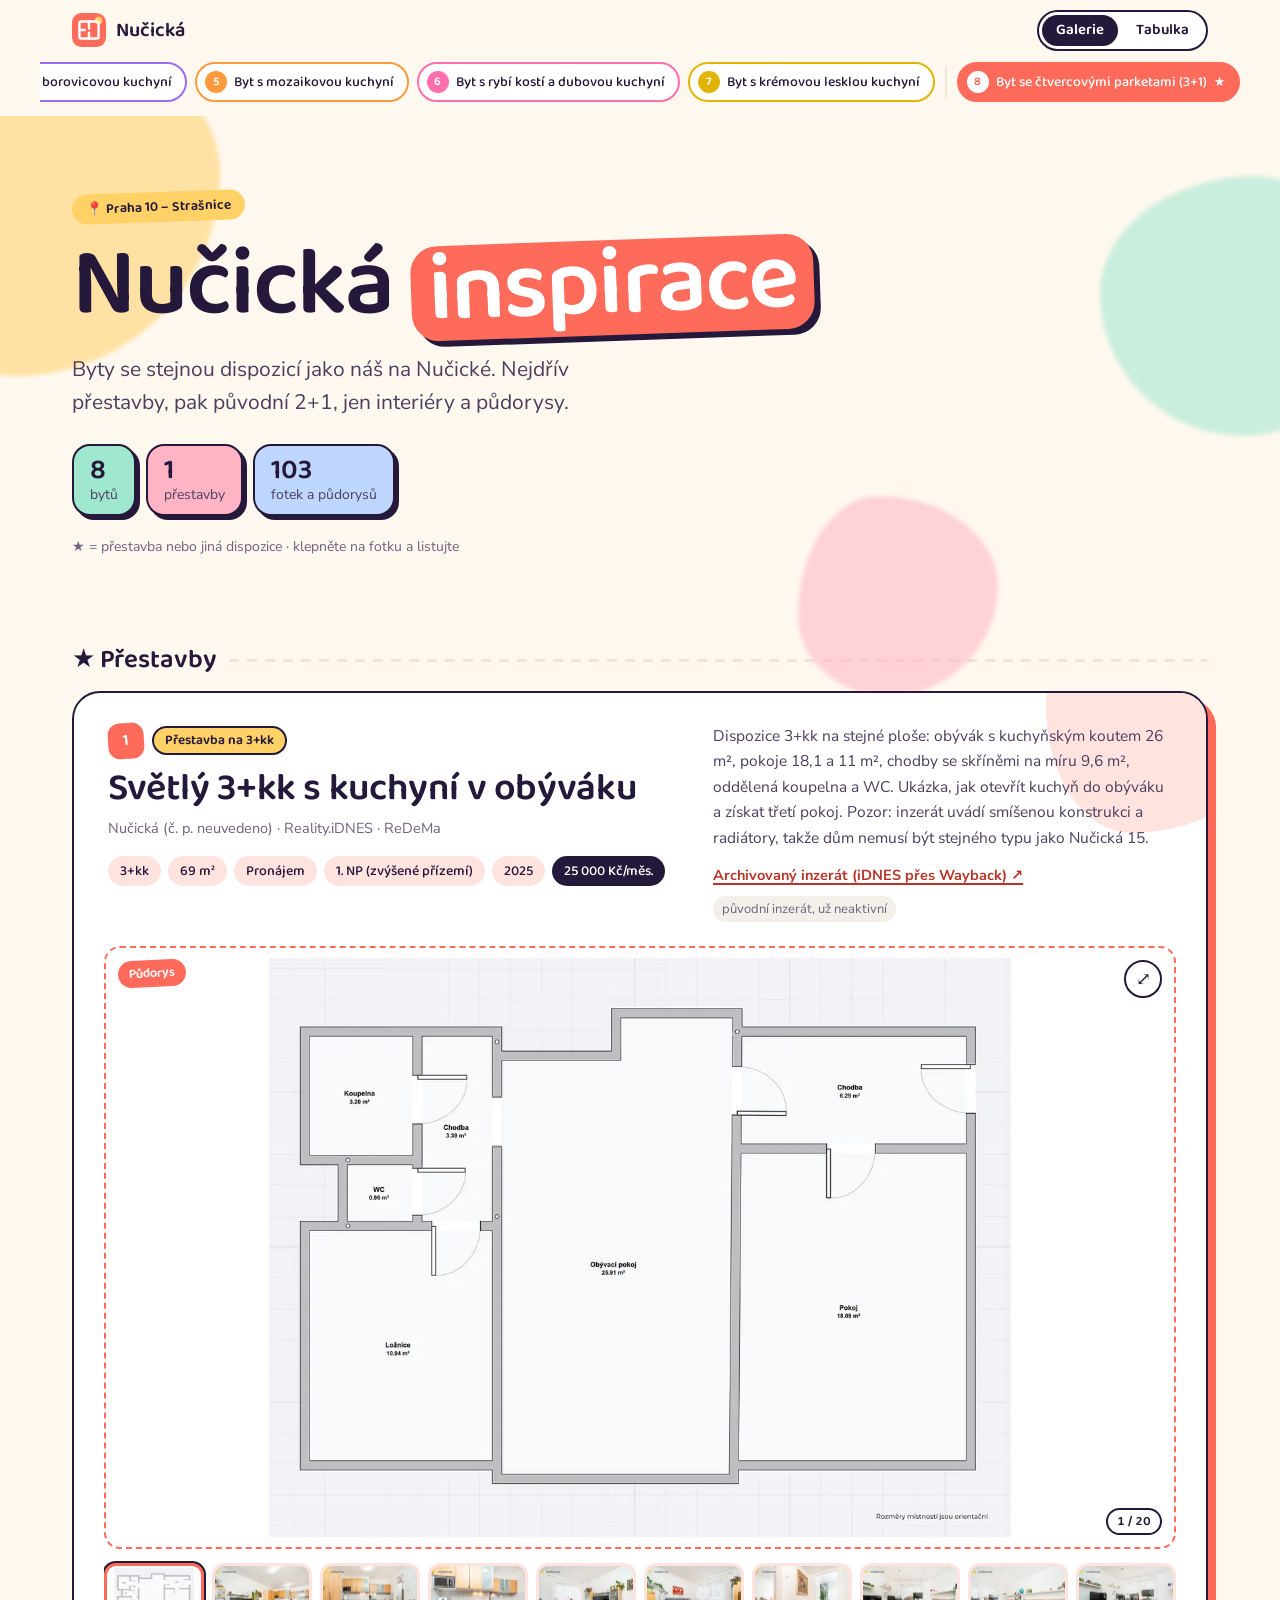
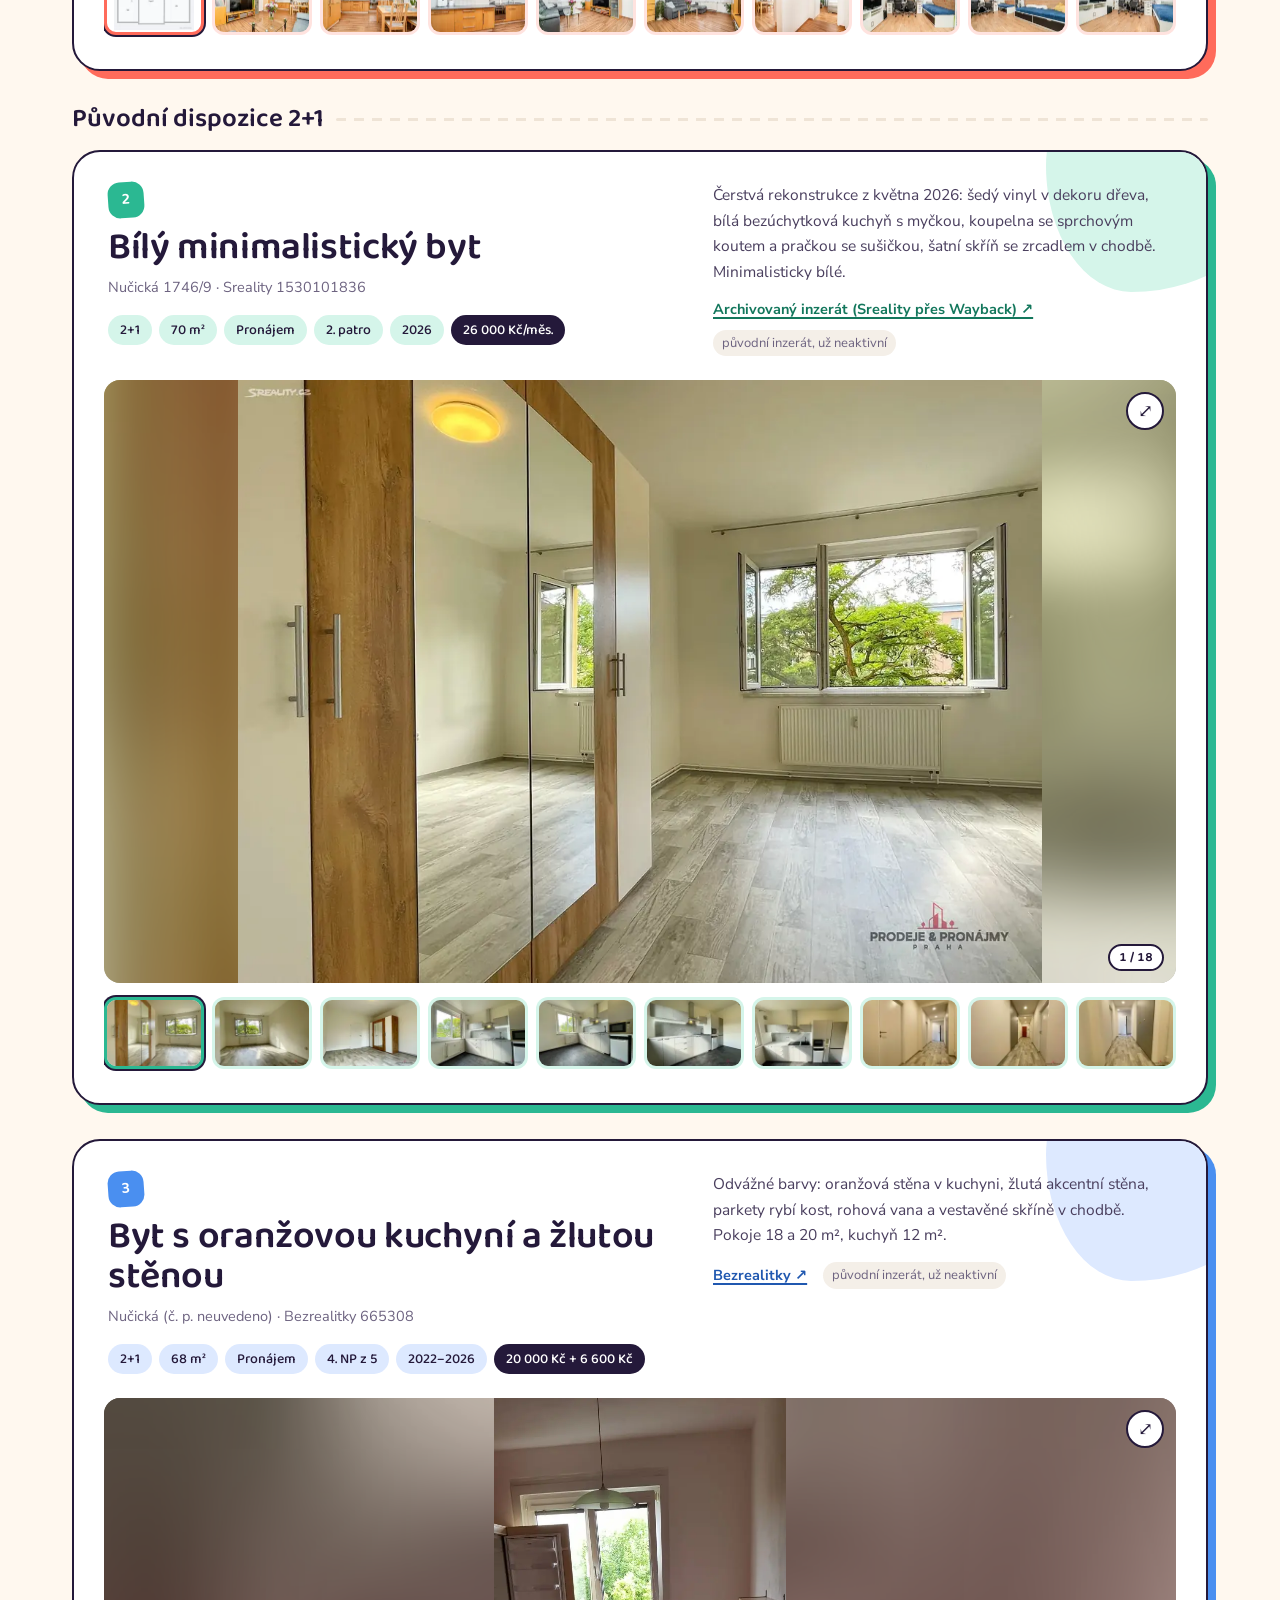
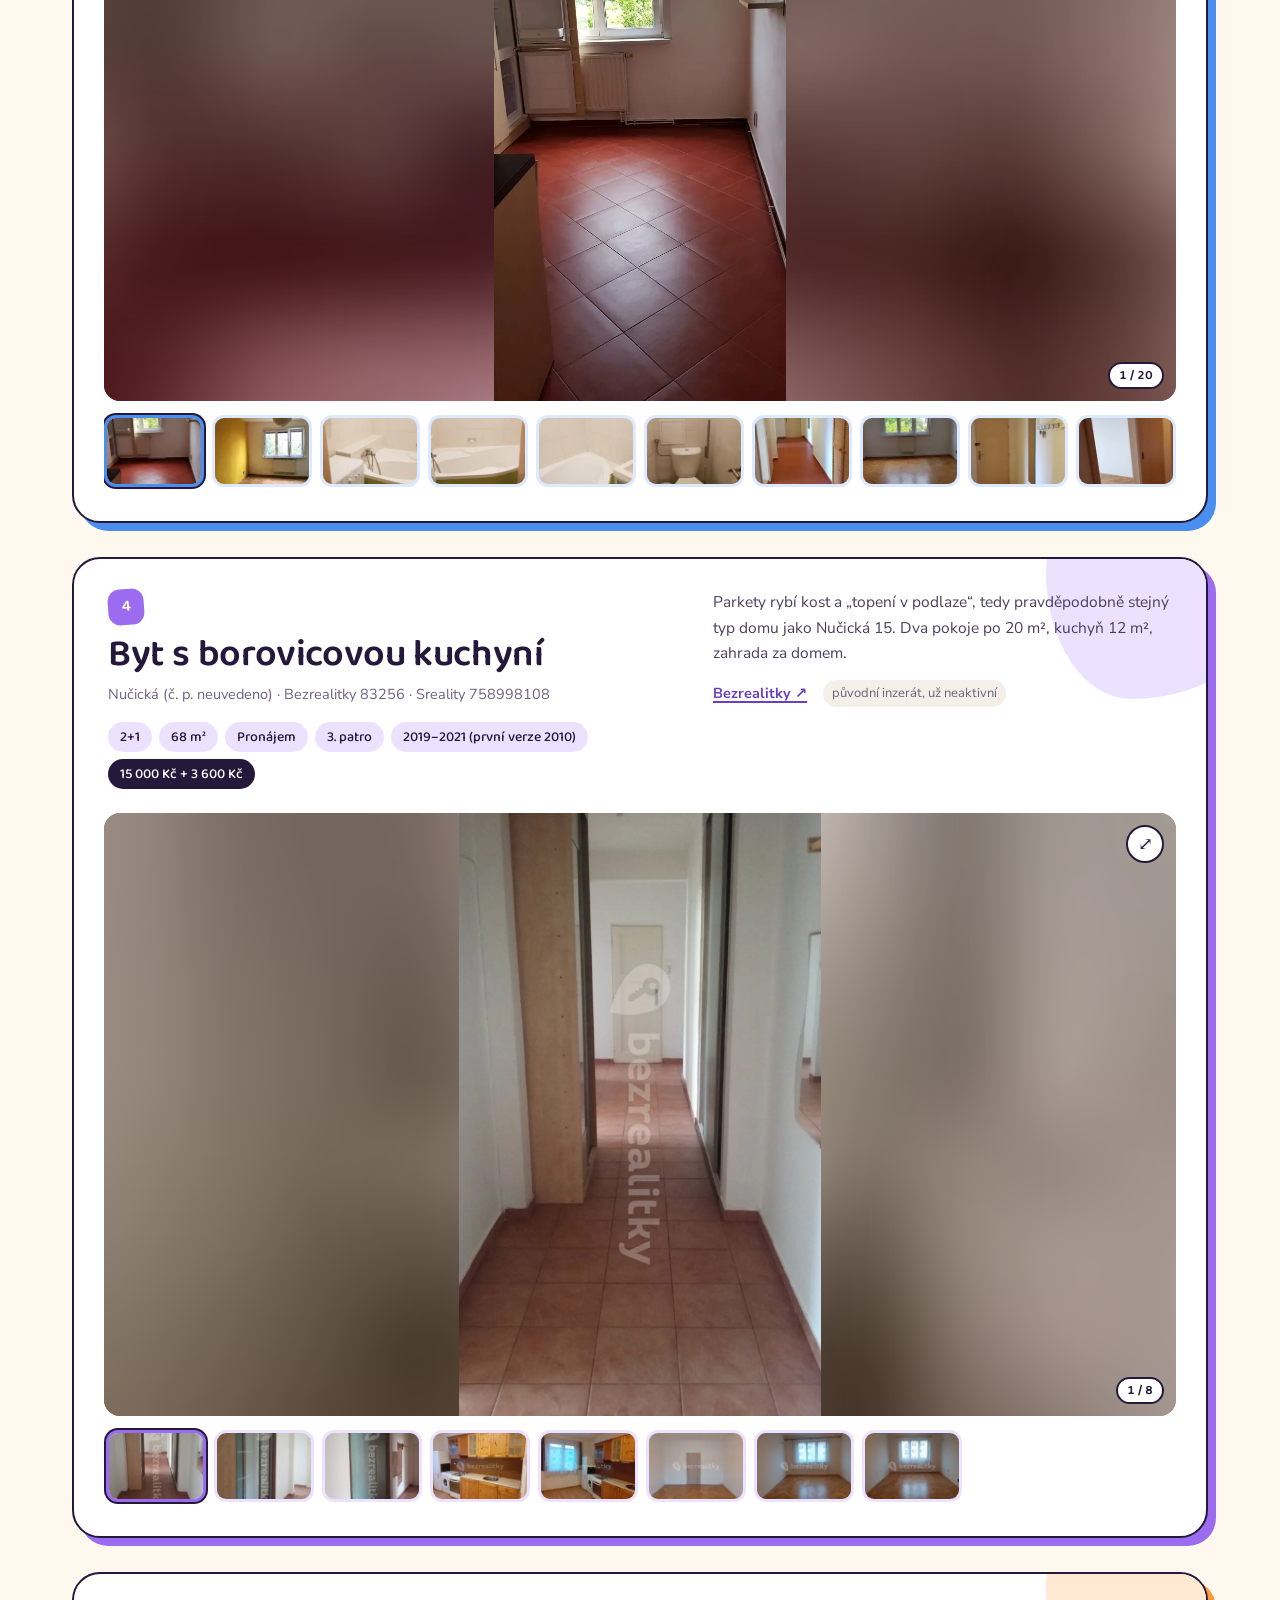
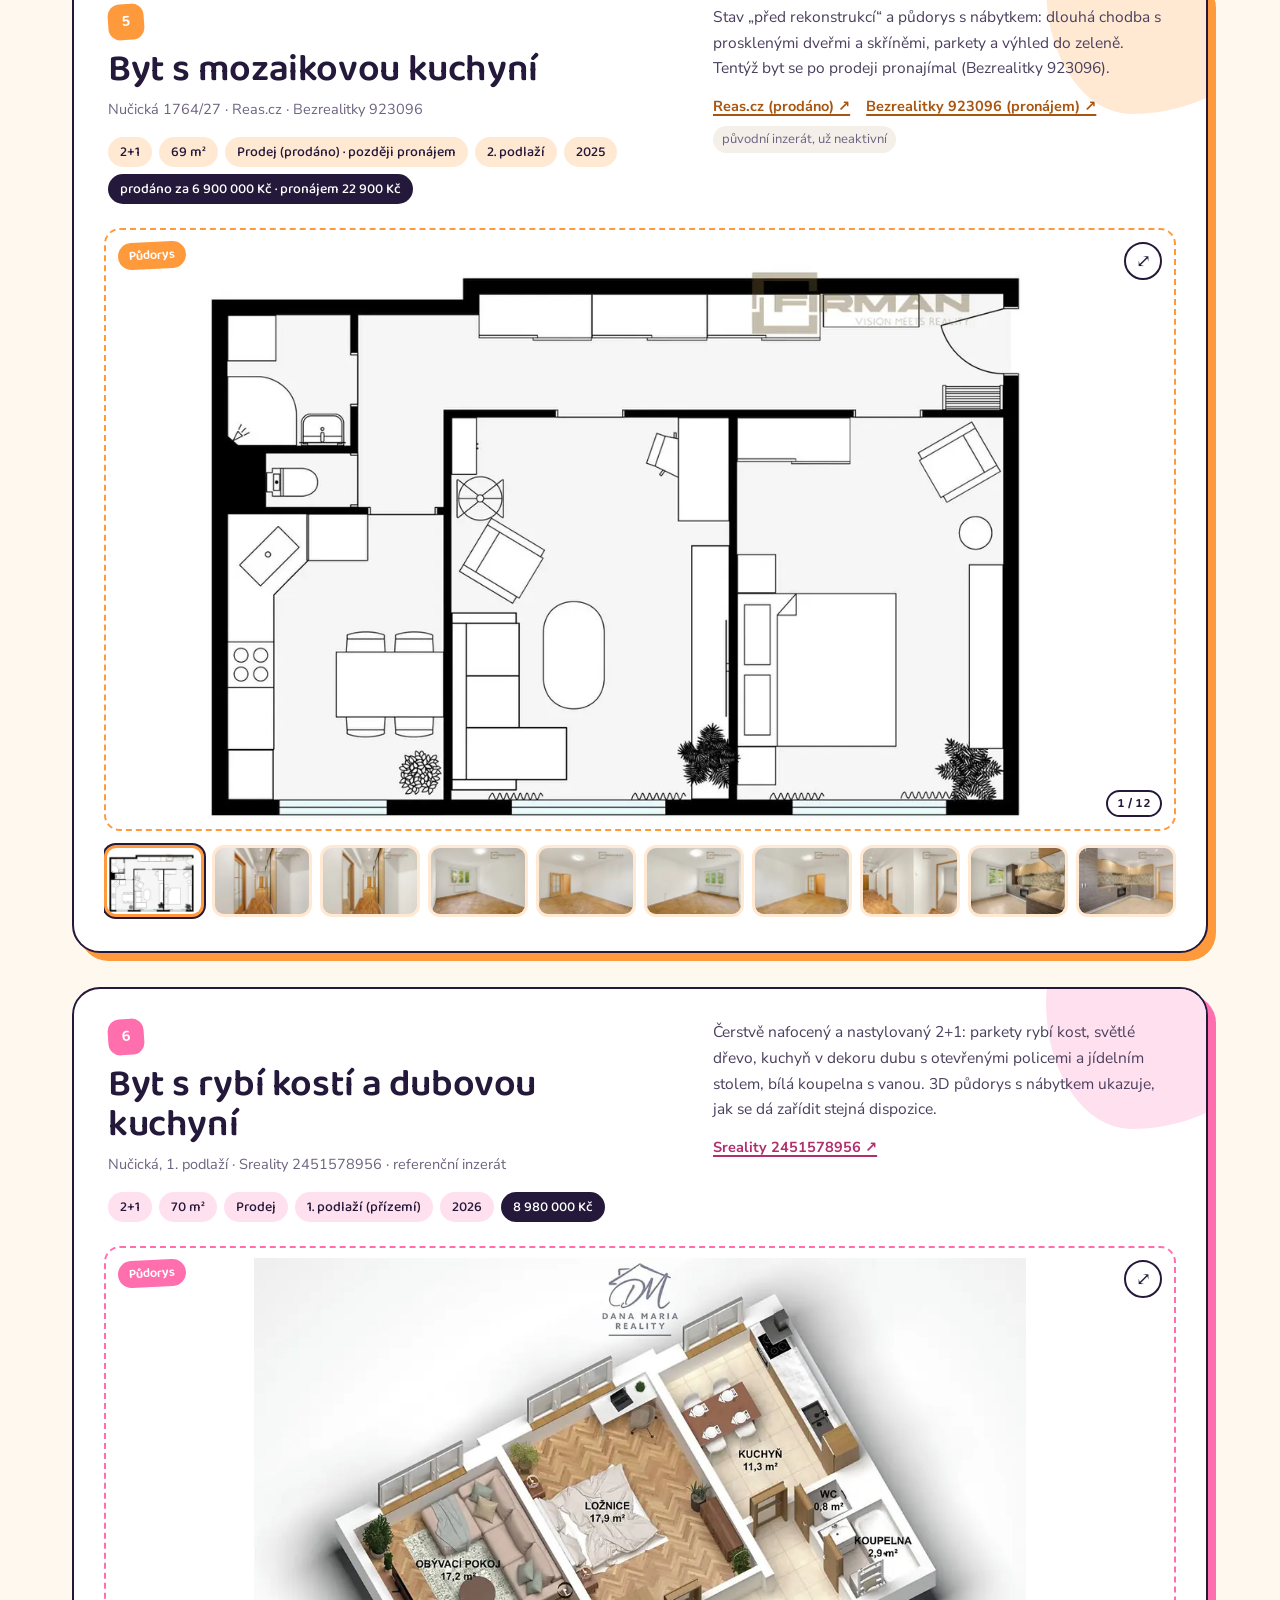
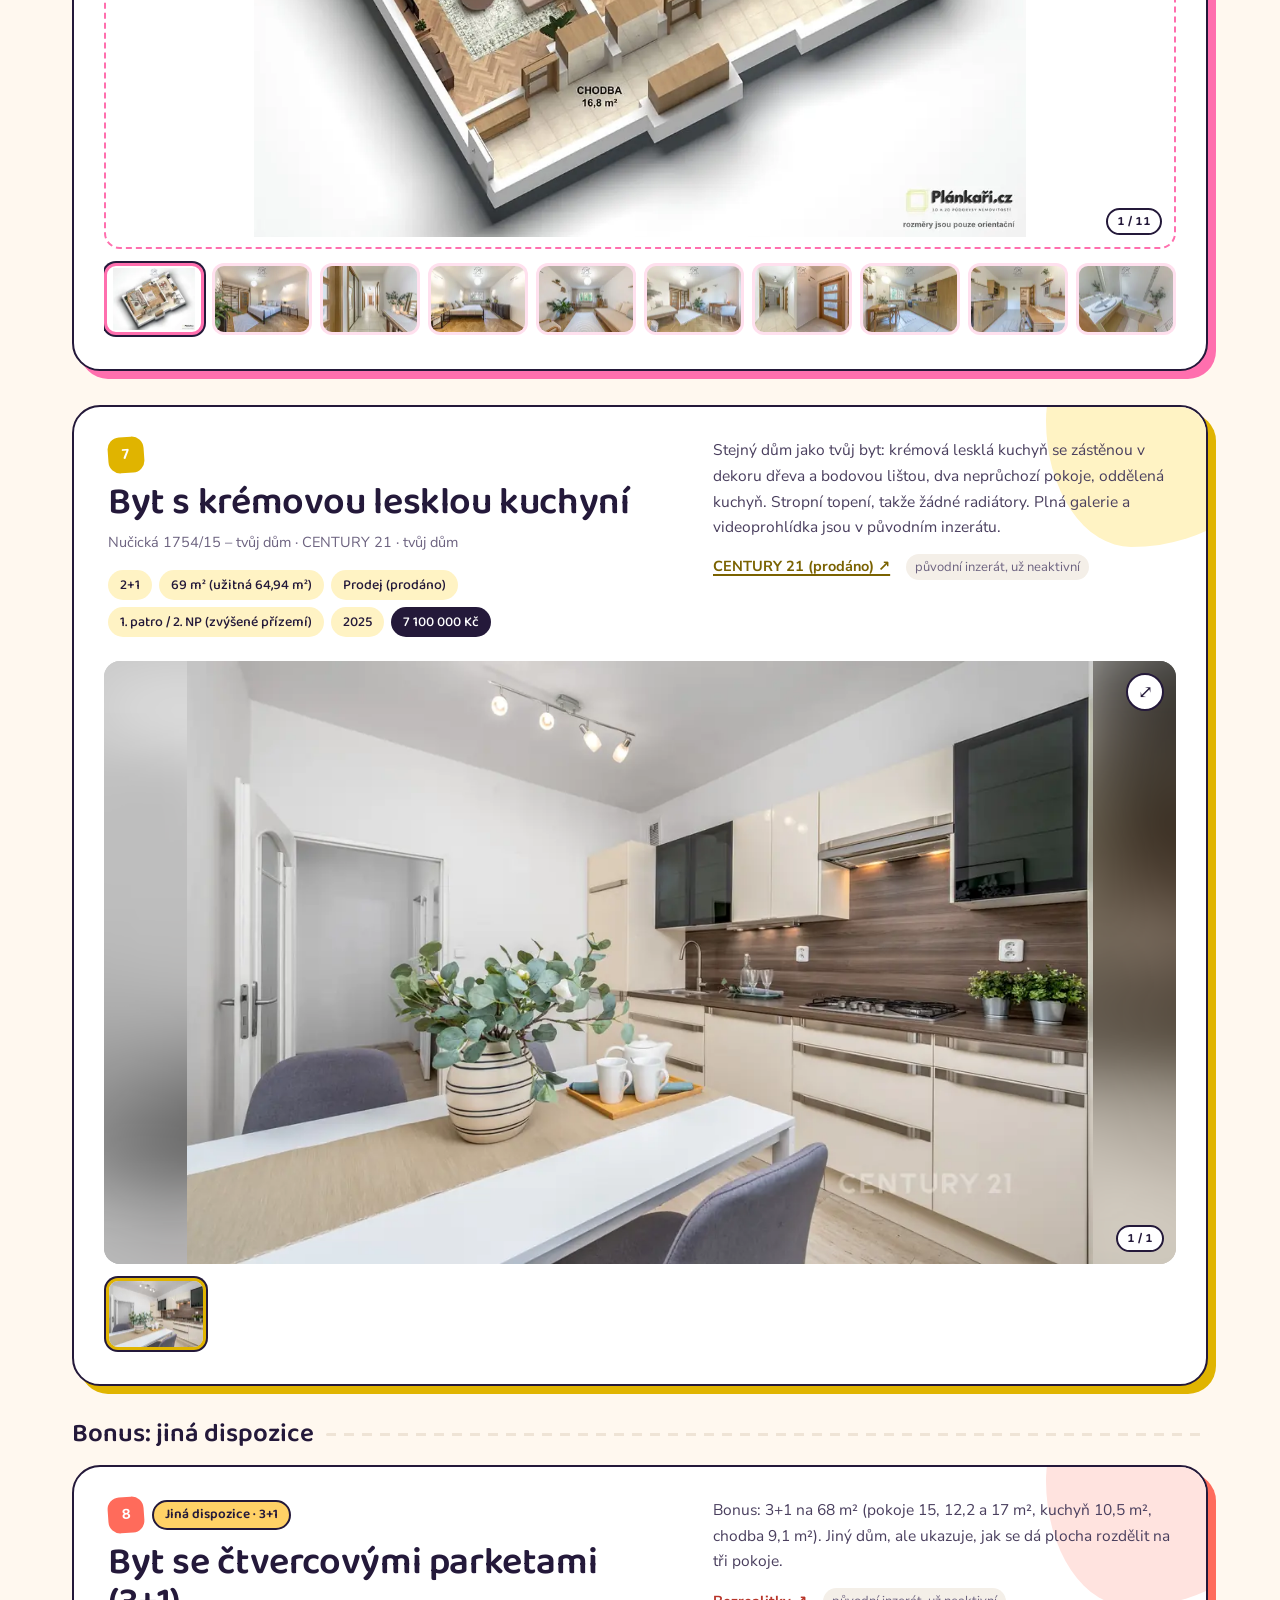
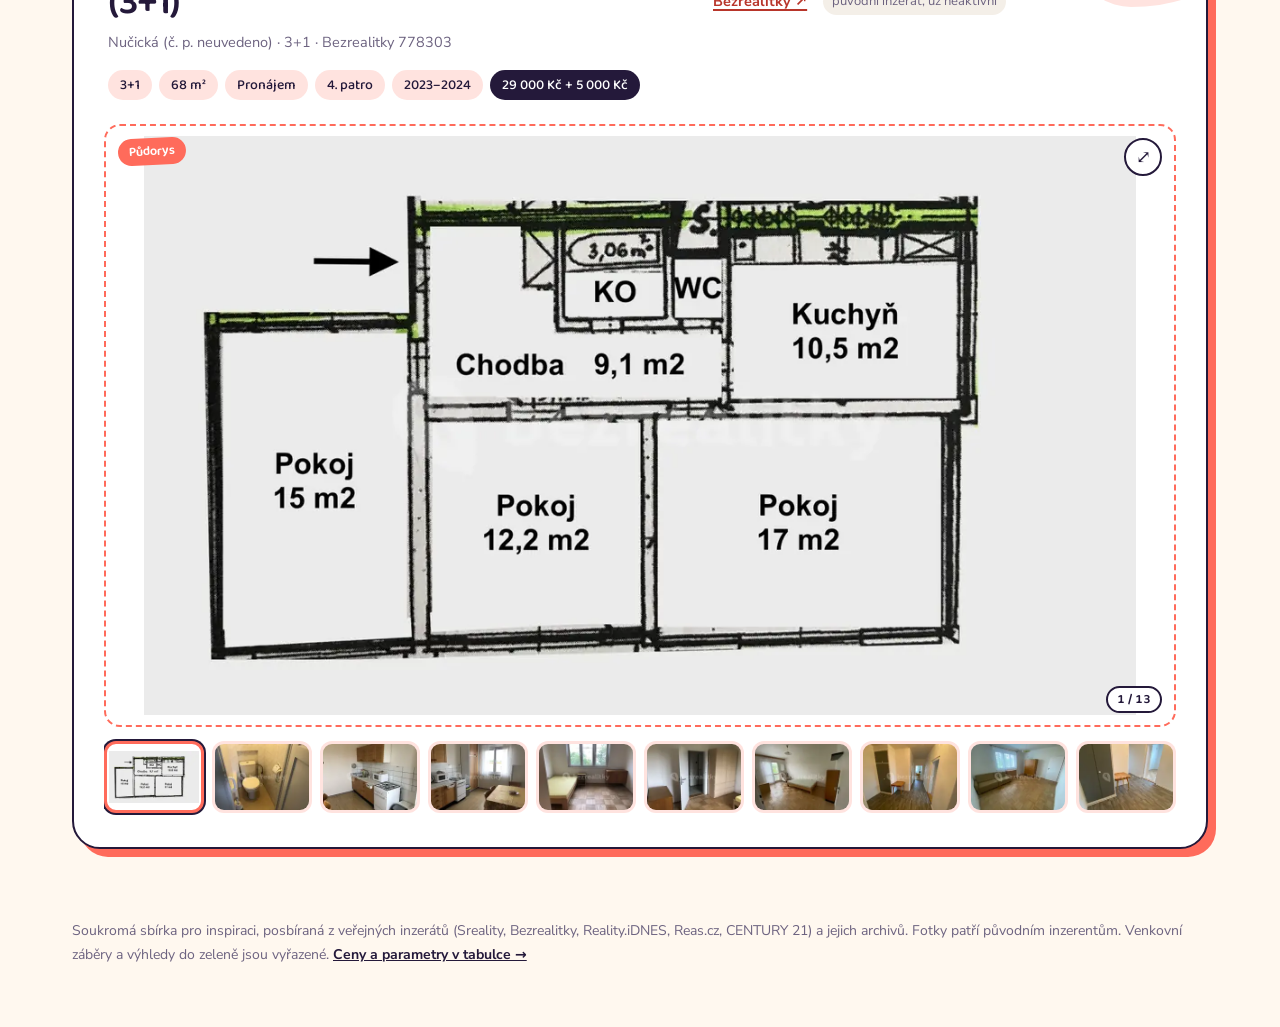
==== commit c74b3176: "Velká fotka + pás náhledů; font Baloo 2 (latin-ext); 3+1 na konec; referenční inzerát Sreality 24515" ====
--- a/index.html
+++ b/index.html
@@ -5,56 +5,61 @@
 <title>Nučická – inspirace interiérů</title><meta name="description" content="Byty se stejnou dispozicí jako náš na Nučické: přestavby na 3+kk i původní 2+1, fotky interiérů a půdorysy pro inspiraci.">
 <meta property="og:type" content="website"><meta property="og:locale" content="cs_CZ"><meta property="og:site_name" content="Nučická – inspirace">
 <meta property="og:title" content="Nučická – inspirace interiérů"><meta property="og:description" content="Byty se stejnou dispozicí jako náš na Nučické: přestavby na 3+kk i původní 2+1, fotky interiérů a půdorysy pro inspiraci."><meta property="og:url" content="https://kajasko.github.io/nucicka-inspirace/">
-<meta property="og:image" content="https://kajasko.github.io/nucicka-inspirace/og-image.jpg?v=58c6e0b3"><meta property="og:image:width" content="1200"><meta property="og:image:height" content="630"><meta property="og:image:alt" content="Koláž interiérů bytů z Nučické ulice">
-<meta name="twitter:card" content="summary_large_image"><meta name="twitter:title" content="Nučická – inspirace interiérů"><meta name="twitter:description" content="Byty se stejnou dispozicí jako náš na Nučické: přestavby na 3+kk i původní 2+1, fotky interiérů a půdorysy pro inspiraci."><meta name="twitter:image" content="https://kajasko.github.io/nucicka-inspirace/og-image.jpg?v=58c6e0b3">
-<link rel="icon" href="favicon.svg?v=58c6e0b3" type="image/svg+xml"><link rel="icon" href="favicon-32.png?v=58c6e0b3" type="image/png" sizes="32x32"><link rel="apple-touch-icon" href="apple-touch-icon.png?v=58c6e0b3" sizes="180x180">
+<meta property="og:image" content="https://kajasko.github.io/nucicka-inspirace/og-image.jpg?v=9f00aecb"><meta property="og:image:width" content="1200"><meta property="og:image:height" content="630"><meta property="og:image:alt" content="Koláž interiérů bytů z Nučické ulice">
+<meta name="twitter:card" content="summary_large_image"><meta name="twitter:title" content="Nučická – inspirace interiérů"><meta name="twitter:description" content="Byty se stejnou dispozicí jako náš na Nučické: přestavby na 3+kk i původní 2+1, fotky interiérů a půdorysy pro inspiraci."><meta name="twitter:image" content="https://kajasko.github.io/nucicka-inspirace/og-image.jpg?v=9f00aecb">
+<link rel="icon" href="favicon.svg?v=9f00aecb" type="image/svg+xml"><link rel="icon" href="favicon-32.png?v=9f00aecb" type="image/png" sizes="32x32"><link rel="apple-touch-icon" href="apple-touch-icon.png?v=9f00aecb" sizes="180x180">
 <link rel="preconnect" href="https://fonts.googleapis.com"><link rel="preconnect" href="https://fonts.gstatic.com" crossorigin>
-<link rel="stylesheet" href="https://fonts.googleapis.com/css2?family=Fredoka:wght@500;600&family=Nunito+Sans:opsz,wght@6..12,400;6..12,700&display=swap">
-<link rel="stylesheet" href="style.css?v=1265d873"></head><body>
+<link rel="stylesheet" href="https://fonts.googleapis.com/css2?family=Baloo+2:wght@500;600;700&family=Nunito+Sans:opsz,wght@6..12,400;6..12,700&subset=latin,latin-ext&display=swap">
+<link rel="stylesheet" href="style.css?v=305bcf2b"></head><body>
 <a class="skip" href="#main">Přeskočit na obsah</a><header class="top"><div class="wrap"><div class="bar"><a class="brand" href="index.html"><svg viewBox="0 0 64 64" aria-hidden="true"><rect width="64" height="64" rx="18" fill="#ff6b5b"/><circle cx="50" cy="14" r="7" fill="#ffd166"/><g fill="none" stroke="#fff" stroke-width="4.5" stroke-linejoin="round" stroke-linecap="round"><rect x="14" y="16" width="36" height="32" rx="3"/><path d="M32 16v13M32 37v11M14 32h10"/></g></svg><span>Nučická</span></a>
-<nav class="tabs" aria-label="Stránky"><a href="index.html" aria-current="page">Galerie</a><a href="prehled.html" >Tabulka</a></nav></div><nav class="chips-nav" aria-label="Rychlý skok na byt"><a href="#idnes_6915a252" style="--c:#ff6b5b"><span class="n">1</span>Světlý 3+kk s kuchyní v obýváku<span class="star" aria-hidden="true">★</span><span class="vh"> (přestavba)</span></a><a href="#br_778303" style="--c:#2bb892"><span class="n">2</span>Byt se čtvercovými parketami (3+1)<span class="star" aria-hidden="true">★</span><span class="vh"> (přestavba)</span></a><span class="sep" aria-hidden="true"></span><a href="#1530101836" style="--c:#4a8ff0"><span class="n">3</span>Bílý minimalistický byt</a><a href="#br_665308" style="--c:#9b6bf0"><span class="n">4</span>Byt s oranžovou kuchyní a žlutou stěnou</a><a href="#br_83256" style="--c:#ff9a3c"><span class="n">5</span>Byt s borovicovou kuchyní</a><a href="#reas_1764_27" style="--c:#ff6fae"><span class="n">6</span>Byt s mozaikovou kuchyní</a><a href="#c21_1754_15" style="--c:#e0b400"><span class="n">7</span>Byt s krémovou lesklou kuchyní</a></nav></div></header>
+<nav class="tabs" aria-label="Stránky"><a href="index.html" aria-current="page">Galerie</a><a href="prehled.html" >Tabulka</a></nav></div><nav class="chips-nav" aria-label="Rychlý skok na byt"><a href="#idnes_6915a252" style="--c:#ff6b5b"><span class="n">1</span>Světlý 3+kk s kuchyní v obýváku<span class="star" aria-hidden="true">★</span><span class='vh'> (Přestavba na 3+kk)</span></a><span class="sep" aria-hidden="true"></span><a href="#1530101836" style="--c:#2bb892"><span class="n">2</span>Bílý minimalistický byt</a><a href="#br_665308" style="--c:#4a8ff0"><span class="n">3</span>Byt s oranžovou kuchyní a žlutou stěnou</a><a href="#br_83256" style="--c:#9b6bf0"><span class="n">4</span>Byt s borovicovou kuchyní</a><a href="#reas_1764_27" style="--c:#ff9a3c"><span class="n">5</span>Byt s mozaikovou kuchyní</a><a href="#ref_2451578956" style="--c:#ff6fae"><span class="n">6</span>Byt s rybí kostí a dubovou kuchyní</a><a href="#c21_1754_15" style="--c:#e0b400"><span class="n">7</span>Byt s krémovou lesklou kuchyní</a><span class="sep" aria-hidden="true"></span><a href="#br_778303" style="--c:#ff6b5b"><span class="n">8</span>Byt se čtvercovými parketami (3+1)<span class="star" aria-hidden="true">★</span><span class='vh'> (Jiná dispozice · 3+1)</span></a></nav></div></header>
 <main id="main" class="wrap">
 <section class="hero"><div class="blobs" aria-hidden="true"><i></i><i></i><i></i></div><span class="eyebrow">📍 Praha 10 – Strašnice</span>
 <h1>Nučická <span class="hl">inspirace</span></h1>
 <p class="lead">Byty se stejnou dispozicí jako náš na Nučické. Nejdřív přestavby, pak původní 2+1, jen interiéry a půdorysy.</p>
-<ul class="stats"><li><b>7</b>bytů</li><li><b>2</b>přestavby</li><li><b>92</b>fotek a půdorysů</li></ul>
+<ul class="stats"><li><b>8</b>bytů</li><li><b>1</b>přestavby</li><li><b>103</b>fotek a půdorysů</li></ul>
 <p class="legend">★ = přestavba nebo jiná dispozice · klepněte na fotku a listujte</p></section>
-<div class="group"><h2>★ Přestavby a jiné dispozice</h2></div><article class="flat" id="idnes_6915a252" style="--c:#ff6b5b;--cs:#ffe3df;--cd:#b8352a" data-name="Světlý 3+kk s kuchyní v obýváku" aria-labelledby="h-idnes_6915a252">
-<div class="flat-head"><div><div class="kicker"><span class="num" aria-label="Byt 1 z 7">1</span><span class="tag">Přestavba na 3+kk</span></div>
+<div class="group"><h2>★ Přestavby</h2></div><article class="flat" id="idnes_6915a252" style="--c:#ff6b5b;--cs:#ffe3df;--cd:#b8352a" data-name="Světlý 3+kk s kuchyní v obýváku" aria-labelledby="h-idnes_6915a252">
+<div class="flat-head"><div><div class="kicker"><span class="num" aria-label="Byt 1 z 8">1</span><span class="tag">Přestavba na 3+kk</span></div>
 <h3 id="h-idnes_6915a252">Světlý 3+kk s kuchyní v obýváku</h3><p class="sub">Nučická (č. p. neuvedeno) · Reality.iDNES · ReDeMa</p>
 <ul class="chips" aria-label="Parametry"><li>3+kk</li><li>69 m²</li><li>Pronájem</li><li>1. NP (zvýšené přízemí)</li><li>2025</li><li class="price">25 000 Kč/měs.</li></ul></div>
 <div><p class="note">Dispozice 3+kk na stejné ploše: obývák s kuchyňským koutem 26 m², pokoje 18,1 a 11 m², chodby se skříněmi na míru 9,6 m², oddělená koupelna a WC. Ukázka, jak otevřít kuchyň do obýváku a získat třetí pokoj. Pozor: inzerát uvádí smíšenou konstrukci a radiátory, takže dům nemusí být stejného typu jako Nučická 15.</p><div class="links"><a href="http://web.archive.org/web/20251221082834/https://reality.idnes.cz/detail/pronajem/byt/praha-10-nucicka/6915a252bdbde282c6051e48/" target="_blank" rel="noopener">Archivovaný inzerát (iDNES přes Wayback) ↗</a><span class="inactive">původní inzerát, už neaktivní</span></div></div></div>
-<ul class="grid" aria-label="Fotky: Světlý 3+kk s kuchyní v obýváku"><li class="plan" style="--ar:1.280"><button class="ph" type="button" data-full="img/idnes_6915a252_29.webp?v=6d40268f" aria-label="Zvětšit: Půdorys – Světlý 3+kk s kuchyní v obýváku" style="background-image:url([data-uri])"><span class="badge">Půdorys</span><img src="img/idnes_6915a252_29_s.webp?v=6d40268f" srcset="img/idnes_6915a252_29_s.webp?v=6d40268f 440w, img/idnes_6915a252_29_m.webp?v=6d40268f 860w" sizes="(max-width:720px) 60vw, 420px" width="440" height="344" alt="Půdorys – Světlý 3+kk s kuchyní v obýváku" loading="eager" fetchpriority="high" decoding="async"></button></li><li class="" style="--ar:1.500"><button class="ph" type="button" data-full="img/idnes_6915a252_00.webp?v=d96a0626" aria-label="Zvětšit: Světlý 3+kk s kuchyní v obýváku, fotka 2 z 20" style="background-image:url([data-uri])"><img src="img/idnes_6915a252_00_s.webp?v=d96a0626" srcset="img/idnes_6915a252_00_s.webp?v=d96a0626 440w, img/idnes_6915a252_00_m.webp?v=d96a0626 860w" sizes="(max-width:720px) 60vw, 420px" width="440" height="293" alt="Světlý 3+kk s kuchyní v obýváku, fotka 2 z 20" loading="eager" fetchpriority="high" decoding="async"></button></li><li class="" style="--ar:1.500"><button class="ph" type="button" data-full="img/idnes_6915a252_01.webp?v=a24ed82f" aria-label="Zvětšit: Světlý 3+kk s kuchyní v obýváku, fotka 3 z 20" style="background-image:url([data-uri])"><img src="img/idnes_6915a252_01_s.webp?v=a24ed82f" srcset="img/idnes_6915a252_01_s.webp?v=a24ed82f 440w, img/idnes_6915a252_01_m.webp?v=a24ed82f 860w" sizes="(max-width:720px) 60vw, 420px" width="440" height="293" alt="Světlý 3+kk s kuchyní v obýváku, fotka 3 z 20" loading="eager" fetchpriority="high" decoding="async"></button></li><li class="" style="--ar:1.500"><button class="ph" type="button" data-full="img/idnes_6915a252_02.webp?v=5245bfa8" aria-label="Zvětšit: Světlý 3+kk s kuchyní v obýváku, fotka 4 z 20" style="background-image:url([data-uri])"><img src="img/idnes_6915a252_02_s.webp?v=5245bfa8" srcset="img/idnes_6915a252_02_s.webp?v=5245bfa8 440w, img/idnes_6915a252_02_m.webp?v=5245bfa8 860w" sizes="(max-width:720px) 60vw, 420px" width="440" height="293" alt="Světlý 3+kk s kuchyní v obýváku, fotka 4 z 20" loading="lazy" decoding="async"></button></li><li class="" style="--ar:1.500"><button class="ph" type="button" data-full="img/idnes_6915a252_03.webp?v=52087965" aria-label="Zvětšit: Světlý 3+kk s kuchyní v obýváku, fotka 5 z 20" style="background-image:url([data-uri])"><img src="img/idnes_6915a252_03_s.webp?v=52087965" srcset="img/idnes_6915a252_03_s.webp?v=52087965 440w, img/idnes_6915a252_03_m.webp?v=52087965 860w" sizes="(max-width:720px) 60vw, 420px" width="440" height="293" alt="Světlý 3+kk s kuchyní v obýváku, fotka 5 z 20" loading="lazy" decoding="async"></button></li><li class="" style="--ar:1.500"><button class="ph" type="button" data-full="img/idnes_6915a252_04.webp?v=a2ba182b" aria-label="Zvětšit: Světlý 3+kk s kuchyní v obýváku, fotka 6 z 20" style="background-image:url([data-uri])"><img src="img/idnes_6915a252_04_s.webp?v=a2ba182b" srcset="img/idnes_6915a252_04_s.webp?v=a2ba182b 440w, img/idnes_6915a252_04_m.webp?v=a2ba182b 860w" sizes="(max-width:720px) 60vw, 420px" width="440" height="293" alt="Světlý 3+kk s kuchyní v obýváku, fotka 6 z 20" loading="lazy" decoding="async"></button></li><li class="" style="--ar:1.500"><button class="ph" type="button" data-full="img/idnes_6915a252_06.webp?v=a269ac49" aria-label="Zvětšit: Světlý 3+kk s kuchyní v obýváku, fotka 7 z 20" style="background-image:url([data-uri])"><img src="img/idnes_6915a252_06_s.webp?v=a269ac49" srcset="img/idnes_6915a252_06_s.webp?v=a269ac49 440w, img/idnes_6915a252_06_m.webp?v=a269ac49 860w" sizes="(max-width:720px) 60vw, 420px" width="440" height="293" alt="Světlý 3+kk s kuchyní v obýváku, fotka 7 z 20" loading="lazy" decoding="async"></button></li><li class="" style="--ar:1.500"><button class="ph" type="button" data-full="img/idnes_6915a252_07.webp?v=cc3b10ae" aria-label="Zvětšit: Světlý 3+kk s kuchyní v obýváku, fotka 8 z 20" style="background-image:url([data-uri])"><img src="img/idnes_6915a252_07_s.webp?v=cc3b10ae" srcset="img/idnes_6915a252_07_s.webp?v=cc3b10ae 440w, img/idnes_6915a252_07_m.webp?v=cc3b10ae 860w" sizes="(max-width:720px) 60vw, 420px" width="440" height="293" alt="Světlý 3+kk s kuchyní v obýváku, fotka 8 z 20" loading="lazy" decoding="async"></button></li><li class="" style="--ar:1.500"><button class="ph" type="button" data-full="img/idnes_6915a252_08.webp?v=c80e8b35" aria-label="Zvětšit: Světlý 3+kk s kuchyní v obýváku, fotka 9 z 20" style="background-image:url([data-uri])"><img src="img/idnes_6915a252_08_s.webp?v=c80e8b35" srcset="img/idnes_6915a252_08_s.webp?v=c80e8b35 440w, img/idnes_6915a252_08_m.webp?v=c80e8b35 860w" sizes="(max-width:720px) 60vw, 420px" width="440" height="293" alt="Světlý 3+kk s kuchyní v obýváku, fotka 9 z 20" loading="lazy" decoding="async"></button></li><li class="" style="--ar:1.500"><button class="ph" type="button" data-full="img/idnes_6915a252_09.webp?v=5910a636" aria-label="Zvětšit: Světlý 3+kk s kuchyní v obýváku, fotka 10 z 20" style="background-image:url([data-uri])"><img src="img/idnes_6915a252_09_s.webp?v=5910a636" srcset="img/idnes_6915a252_09_s.webp?v=5910a636 440w, img/idnes_6915a252_09_m.webp?v=5910a636 860w" sizes="(max-width:720px) 60vw, 420px" width="440" height="293" alt="Světlý 3+kk s kuchyní v obýváku, fotka 10 z 20" loading="lazy" decoding="async"></button></li><li class="" style="--ar:1.500"><button class="ph" type="button" data-full="img/idnes_6915a252_10.webp?v=3c3fdff8" aria-label="Zvětšit: Světlý 3+kk s kuchyní v obýváku, fotka 11 z 20" style="background-image:url([data-uri])"><img src="img/idnes_6915a252_10_s.webp?v=3c3fdff8" srcset="img/idnes_6915a252_10_s.webp?v=3c3fdff8 440w, img/idnes_6915a252_10_m.webp?v=3c3fdff8 860w" sizes="(max-width:720px) 60vw, 420px" width="440" height="293" alt="Světlý 3+kk s kuchyní v obýváku, fotka 11 z 20" loading="lazy" decoding="async"></button></li><li class="" style="--ar:1.500"><button class="ph" type="button" data-full="img/idnes_6915a252_11.webp?v=345be9ad" aria-label="Zvětšit: Světlý 3+kk s kuchyní v obýváku, fotka 12 z 20" style="background-image:url([data-uri])"><img src="img/idnes_6915a252_11_s.webp?v=345be9ad" srcset="img/idnes_6915a252_11_s.webp?v=345be9ad 440w, img/idnes_6915a252_11_m.webp?v=345be9ad 860w" sizes="(max-width:720px) 60vw, 420px" width="440" height="293" alt="Světlý 3+kk s kuchyní v obýváku, fotka 12 z 20" loading="lazy" decoding="async"></button></li><li class="" style="--ar:1.500"><button class="ph" type="button" data-full="img/idnes_6915a252_12.webp?v=bb9c5602" aria-label="Zvětšit: Světlý 3+kk s kuchyní v obýváku, fotka 13 z 20" style="background-image:url([data-uri])"><img src="img/idnes_6915a252_12_s.webp?v=bb9c5602" srcset="img/idnes_6915a252_12_s.webp?v=bb9c5602 440w, img/idnes_6915a252_12_m.webp?v=bb9c5602 860w" sizes="(max-width:720px) 60vw, 420px" width="440" height="293" alt="Světlý 3+kk s kuchyní v obýváku, fotka 13 z 20" loading="lazy" decoding="async"></button></li><li class="" style="--ar:1.500"><button class="ph" type="button" data-full="img/idnes_6915a252_13.webp?v=4b4c44ae" aria-label="Zvětšit: Světlý 3+kk s kuchyní v obýváku, fotka 14 z 20" style="background-image:url([data-uri])"><img src="img/idnes_6915a252_13_s.webp?v=4b4c44ae" srcset="img/idnes_6915a252_13_s.webp?v=4b4c44ae 440w, img/idnes_6915a252_13_m.webp?v=4b4c44ae 860w" sizes="(max-width:720px) 60vw, 420px" width="440" height="293" alt="Světlý 3+kk s kuchyní v obýváku, fotka 14 z 20" loading="lazy" decoding="async"></button></li><li class="" style="--ar:1.500"><button class="ph" type="button" data-full="img/idnes_6915a252_14.webp?v=833a81a2" aria-label="Zvětšit: Světlý 3+kk s kuchyní v obýváku, fotka 15 z 20" style="background-image:url([data-uri])"><img src="img/idnes_6915a252_14_s.webp?v=833a81a2" srcset="img/idnes_6915a252_14_s.webp?v=833a81a2 440w, img/idnes_6915a252_14_m.webp?v=833a81a2 860w" sizes="(max-width:720px) 60vw, 420px" width="440" height="293" alt="Světlý 3+kk s kuchyní v obýváku, fotka 15 z 20" loading="lazy" decoding="async"></button></li><li class="" style="--ar:1.500"><button class="ph" type="button" data-full="img/idnes_6915a252_15.webp?v=11c0ae6c" aria-label="Zvětšit: Světlý 3+kk s kuchyní v obýváku, fotka 16 z 20" style="background-image:url([data-uri])"><img src="img/idnes_6915a252_15_s.webp?v=11c0ae6c" srcset="img/idnes_6915a252_15_s.webp?v=11c0ae6c 440w, img/idnes_6915a252_15_m.webp?v=11c0ae6c 860w" sizes="(max-width:720px) 60vw, 420px" width="440" height="293" alt="Světlý 3+kk s kuchyní v obýváku, fotka 16 z 20" loading="lazy" decoding="async"></button></li><li class="" style="--ar:1.500"><button class="ph" type="button" data-full="img/idnes_6915a252_17.webp?v=924f67b0" aria-label="Zvětšit: Světlý 3+kk s kuchyní v obýváku, fotka 17 z 20" style="background-image:url([data-uri])"><img src="img/idnes_6915a252_17_s.webp?v=924f67b0" srcset="img/idnes_6915a252_17_s.webp?v=924f67b0 440w, img/idnes_6915a252_17_m.webp?v=924f67b0 860w" sizes="(max-width:720px) 60vw, 420px" width="440" height="293" alt="Světlý 3+kk s kuchyní v obýváku, fotka 17 z 20" loading="lazy" decoding="async"></button></li><li class="" style="--ar:1.500"><button class="ph" type="button" data-full="img/idnes_6915a252_18.webp?v=b0c22b28" aria-label="Zvětšit: Světlý 3+kk s kuchyní v obýváku, fotka 18 z 20" style="background-image:url([data-uri])"><img src="img/idnes_6915a252_18_s.webp?v=b0c22b28" srcset="img/idnes_6915a252_18_s.webp?v=b0c22b28 440w, img/idnes_6915a252_18_m.webp?v=b0c22b28 860w" sizes="(max-width:720px) 60vw, 420px" width="440" height="293" alt="Světlý 3+kk s kuchyní v obýváku, fotka 18 z 20" loading="lazy" decoding="async"></button></li><li class="" style="--ar:1.500"><button class="ph" type="button" data-full="img/idnes_6915a252_19.webp?v=48a2f719" aria-label="Zvětšit: Světlý 3+kk s kuchyní v obýváku, fotka 19 z 20" style="background-image:url([data-uri])"><img src="img/idnes_6915a252_19_s.webp?v=48a2f719" srcset="img/idnes_6915a252_19_s.webp?v=48a2f719 440w, img/idnes_6915a252_19_m.webp?v=48a2f719 860w" sizes="(max-width:720px) 60vw, 420px" width="440" height="293" alt="Světlý 3+kk s kuchyní v obýváku, fotka 19 z 20" loading="lazy" decoding="async"></button></li><li class="" style="--ar:1.500"><button class="ph" type="button" data-full="img/idnes_6915a252_20.webp?v=ca374a03" aria-label="Zvětšit: Světlý 3+kk s kuchyní v obýváku, fotka 20 z 20" style="background-image:url([data-uri])"><img src="img/idnes_6915a252_20_s.webp?v=ca374a03" srcset="img/idnes_6915a252_20_s.webp?v=ca374a03 440w, img/idnes_6915a252_20_m.webp?v=ca374a03 860w" sizes="(max-width:720px) 60vw, 420px" width="440" height="293" alt="Světlý 3+kk s kuchyní v obýváku, fotka 20 z 20" loading="lazy" decoding="async"></button></li></ul></article><article class="flat" id="br_778303" style="--c:#2bb892;--cs:#d5f5ea;--cd:#13775c" data-name="Byt se čtvercovými parketami (3+1)" aria-labelledby="h-br_778303">
-<div class="flat-head"><div><div class="kicker"><span class="num" aria-label="Byt 2 z 7">2</span><span class="tag">Jiná dispozice · 3+1</span></div>
+<div class="viewer"><button class="main plan" type="button" aria-label="Otevřít na celou obrazovku: Půdorys – Světlý 3+kk s kuchyní v obýváku" style="background-image:url([data-uri])"><span class="badge">Půdorys</span><span class="count">1 / 20</span><span class="zoom" aria-hidden="true">⤢</span><img src="img/idnes_6915a252_29_m.webp?v=6d40268f" srcset="img/idnes_6915a252_29_s.webp?v=6d40268f 440w, img/idnes_6915a252_29_m.webp?v=6d40268f 1100w, img/idnes_6915a252_29.webp?v=6d40268f 1280w" sizes="(max-width:1200px) 92vw, 1100px" alt="Půdorys – Světlý 3+kk s kuchyní v obýváku" loading="eager" fetchpriority="high" decoding="async"></button><ul class="thumbs" aria-label="Fotky: Světlý 3+kk s kuchyní v obýváku"><li><button class="ph plan" type="button" data-full="img/idnes_6915a252_29.webp?v=6d40268f" data-m="img/idnes_6915a252_29_m.webp?v=6d40268f" data-s="img/idnes_6915a252_29_s.webp?v=6d40268f" data-mw="1100" data-fw="1280" data-plan="1" aria-label="Zobrazit: Půdorys – Světlý 3+kk s kuchyní v obýváku" aria-pressed="true"><img src="img/idnes_6915a252_29_t.webp?v=6d40268f" width="200" height="156" alt="" loading="lazy" decoding="async"></button></li><li><button class="ph" type="button" data-full="img/idnes_6915a252_00.webp?v=d96a0626" data-m="img/idnes_6915a252_00_m.webp?v=d96a0626" data-s="img/idnes_6915a252_00_s.webp?v=d96a0626" data-mw="1100" data-fw="1500" data-plan="0" aria-label="Zobrazit: Světlý 3+kk s kuchyní v obýváku, fotka 2 z 20" aria-pressed="false"><img src="img/idnes_6915a252_00_t.webp?v=d96a0626" width="200" height="133" alt="" loading="lazy" decoding="async"></button></li><li><button class="ph" type="button" data-full="img/idnes_6915a252_01.webp?v=a24ed82f" data-m="img/idnes_6915a252_01_m.webp?v=a24ed82f" data-s="img/idnes_6915a252_01_s.webp?v=a24ed82f" data-mw="1100" data-fw="1500" data-plan="0" aria-label="Zobrazit: Světlý 3+kk s kuchyní v obýváku, fotka 3 z 20" aria-pressed="false"><img src="img/idnes_6915a252_01_t.webp?v=a24ed82f" width="200" height="133" alt="" loading="lazy" decoding="async"></button></li><li><button class="ph" type="button" data-full="img/idnes_6915a252_02.webp?v=5245bfa8" data-m="img/idnes_6915a252_02_m.webp?v=5245bfa8" data-s="img/idnes_6915a252_02_s.webp?v=5245bfa8" data-mw="1100" data-fw="1500" data-plan="0" aria-label="Zobrazit: Světlý 3+kk s kuchyní v obýváku, fotka 4 z 20" aria-pressed="false"><img src="img/idnes_6915a252_02_t.webp?v=5245bfa8" width="200" height="133" alt="" loading="lazy" decoding="async"></button></li><li><button class="ph" type="button" data-full="img/idnes_6915a252_03.webp?v=52087965" data-m="img/idnes_6915a252_03_m.webp?v=52087965" data-s="img/idnes_6915a252_03_s.webp?v=52087965" data-mw="1100" data-fw="1500" data-plan="0" aria-label="Zobrazit: Světlý 3+kk s kuchyní v obýváku, fotka 5 z 20" aria-pressed="false"><img src="img/idnes_6915a252_03_t.webp?v=52087965" width="200" height="133" alt="" loading="lazy" decoding="async"></button></li><li><button class="ph" type="button" data-full="img/idnes_6915a252_04.webp?v=a2ba182b" data-m="img/idnes_6915a252_04_m.webp?v=a2ba182b" data-s="img/idnes_6915a252_04_s.webp?v=a2ba182b" data-mw="1100" data-fw="1500" data-plan="0" aria-label="Zobrazit: Světlý 3+kk s kuchyní v obýváku, fotka 6 z 20" aria-pressed="false"><img src="img/idnes_6915a252_04_t.webp?v=a2ba182b" width="200" height="133" alt="" loading="lazy" decoding="async"></button></li><li><button class="ph" type="button" data-full="img/idnes_6915a252_06.webp?v=a269ac49" data-m="img/idnes_6915a252_06_m.webp?v=a269ac49" data-s="img/idnes_6915a252_06_s.webp?v=a269ac49" data-mw="1100" data-fw="1500" data-plan="0" aria-label="Zobrazit: Světlý 3+kk s kuchyní v obýváku, fotka 7 z 20" aria-pressed="false"><img src="img/idnes_6915a252_06_t.webp?v=a269ac49" width="200" height="133" alt="" loading="lazy" decoding="async"></button></li><li><button class="ph" type="button" data-full="img/idnes_6915a252_07.webp?v=cc3b10ae" data-m="img/idnes_6915a252_07_m.webp?v=cc3b10ae" data-s="img/idnes_6915a252_07_s.webp?v=cc3b10ae" data-mw="1100" data-fw="1500" data-plan="0" aria-label="Zobrazit: Světlý 3+kk s kuchyní v obýváku, fotka 8 z 20" aria-pressed="false"><img src="img/idnes_6915a252_07_t.webp?v=cc3b10ae" width="200" height="133" alt="" loading="lazy" decoding="async"></button></li><li><button class="ph" type="button" data-full="img/idnes_6915a252_08.webp?v=c80e8b35" data-m="img/idnes_6915a252_08_m.webp?v=c80e8b35" data-s="img/idnes_6915a252_08_s.webp?v=c80e8b35" data-mw="1100" data-fw="1500" data-plan="0" aria-label="Zobrazit: Světlý 3+kk s kuchyní v obýváku, fotka 9 z 20" aria-pressed="false"><img src="img/idnes_6915a252_08_t.webp?v=c80e8b35" width="200" height="133" alt="" loading="lazy" decoding="async"></button></li><li><button class="ph" type="button" data-full="img/idnes_6915a252_09.webp?v=5910a636" data-m="img/idnes_6915a252_09_m.webp?v=5910a636" data-s="img/idnes_6915a252_09_s.webp?v=5910a636" data-mw="1100" data-fw="1500" data-plan="0" aria-label="Zobrazit: Světlý 3+kk s kuchyní v obýváku, fotka 10 z 20" aria-pressed="false"><img src="img/idnes_6915a252_09_t.webp?v=5910a636" width="200" height="133" alt="" loading="lazy" decoding="async"></button></li><li><button class="ph" type="button" data-full="img/idnes_6915a252_10.webp?v=3c3fdff8" data-m="img/idnes_6915a252_10_m.webp?v=3c3fdff8" data-s="img/idnes_6915a252_10_s.webp?v=3c3fdff8" data-mw="1100" data-fw="1500" data-plan="0" aria-label="Zobrazit: Světlý 3+kk s kuchyní v obýváku, fotka 11 z 20" aria-pressed="false"><img src="img/idnes_6915a252_10_t.webp?v=3c3fdff8" width="200" height="133" alt="" loading="lazy" decoding="async"></button></li><li><button class="ph" type="button" data-full="img/idnes_6915a252_11.webp?v=345be9ad" data-m="img/idnes_6915a252_11_m.webp?v=345be9ad" data-s="img/idnes_6915a252_11_s.webp?v=345be9ad" data-mw="1100" data-fw="1500" data-plan="0" aria-label="Zobrazit: Světlý 3+kk s kuchyní v obýváku, fotka 12 z 20" aria-pressed="false"><img src="img/idnes_6915a252_11_t.webp?v=345be9ad" width="200" height="133" alt="" loading="lazy" decoding="async"></button></li><li><button class="ph" type="button" data-full="img/idnes_6915a252_12.webp?v=bb9c5602" data-m="img/idnes_6915a252_12_m.webp?v=bb9c5602" data-s="img/idnes_6915a252_12_s.webp?v=bb9c5602" data-mw="1100" data-fw="1500" data-plan="0" aria-label="Zobrazit: Světlý 3+kk s kuchyní v obýváku, fotka 13 z 20" aria-pressed="false"><img src="img/idnes_6915a252_12_t.webp?v=bb9c5602" width="200" height="133" alt="" loading="lazy" decoding="async"></button></li><li><button class="ph" type="button" data-full="img/idnes_6915a252_13.webp?v=4b4c44ae" data-m="img/idnes_6915a252_13_m.webp?v=4b4c44ae" data-s="img/idnes_6915a252_13_s.webp?v=4b4c44ae" data-mw="1100" data-fw="1500" data-plan="0" aria-label="Zobrazit: Světlý 3+kk s kuchyní v obýváku, fotka 14 z 20" aria-pressed="false"><img src="img/idnes_6915a252_13_t.webp?v=4b4c44ae" width="200" height="133" alt="" loading="lazy" decoding="async"></button></li><li><button class="ph" type="button" data-full="img/idnes_6915a252_14.webp?v=833a81a2" data-m="img/idnes_6915a252_14_m.webp?v=833a81a2" data-s="img/idnes_6915a252_14_s.webp?v=833a81a2" data-mw="1100" data-fw="1500" data-plan="0" aria-label="Zobrazit: Světlý 3+kk s kuchyní v obýváku, fotka 15 z 20" aria-pressed="false"><img src="img/idnes_6915a252_14_t.webp?v=833a81a2" width="200" height="133" alt="" loading="lazy" decoding="async"></button></li><li><button class="ph" type="button" data-full="img/idnes_6915a252_15.webp?v=11c0ae6c" data-m="img/idnes_6915a252_15_m.webp?v=11c0ae6c" data-s="img/idnes_6915a252_15_s.webp?v=11c0ae6c" data-mw="1100" data-fw="1500" data-plan="0" aria-label="Zobrazit: Světlý 3+kk s kuchyní v obýváku, fotka 16 z 20" aria-pressed="false"><img src="img/idnes_6915a252_15_t.webp?v=11c0ae6c" width="200" height="133" alt="" loading="lazy" decoding="async"></button></li><li><button class="ph" type="button" data-full="img/idnes_6915a252_17.webp?v=924f67b0" data-m="img/idnes_6915a252_17_m.webp?v=924f67b0" data-s="img/idnes_6915a252_17_s.webp?v=924f67b0" data-mw="1100" data-fw="1500" data-plan="0" aria-label="Zobrazit: Světlý 3+kk s kuchyní v obýváku, fotka 17 z 20" aria-pressed="false"><img src="img/idnes_6915a252_17_t.webp?v=924f67b0" width="200" height="133" alt="" loading="lazy" decoding="async"></button></li><li><button class="ph" type="button" data-full="img/idnes_6915a252_18.webp?v=b0c22b28" data-m="img/idnes_6915a252_18_m.webp?v=b0c22b28" data-s="img/idnes_6915a252_18_s.webp?v=b0c22b28" data-mw="1100" data-fw="1500" data-plan="0" aria-label="Zobrazit: Světlý 3+kk s kuchyní v obýváku, fotka 18 z 20" aria-pressed="false"><img src="img/idnes_6915a252_18_t.webp?v=b0c22b28" width="200" height="133" alt="" loading="lazy" decoding="async"></button></li><li><button class="ph" type="button" data-full="img/idnes_6915a252_19.webp?v=48a2f719" data-m="img/idnes_6915a252_19_m.webp?v=48a2f719" data-s="img/idnes_6915a252_19_s.webp?v=48a2f719" data-mw="1100" data-fw="1500" data-plan="0" aria-label="Zobrazit: Světlý 3+kk s kuchyní v obýváku, fotka 19 z 20" aria-pressed="false"><img src="img/idnes_6915a252_19_t.webp?v=48a2f719" width="200" height="133" alt="" loading="lazy" decoding="async"></button></li><li><button class="ph" type="button" data-full="img/idnes_6915a252_20.webp?v=ca374a03" data-m="img/idnes_6915a252_20_m.webp?v=ca374a03" data-s="img/idnes_6915a252_20_s.webp?v=ca374a03" data-mw="1100" data-fw="1500" data-plan="0" aria-label="Zobrazit: Světlý 3+kk s kuchyní v obýváku, fotka 20 z 20" aria-pressed="false"><img src="img/idnes_6915a252_20_t.webp?v=ca374a03" width="200" height="133" alt="" loading="lazy" decoding="async"></button></li></ul></div></article><div class="group"><h2>Původní dispozice 2+1</h2></div><article class="flat" id="1530101836" style="--c:#2bb892;--cs:#d5f5ea;--cd:#13775c" data-name="Bílý minimalistický byt" aria-labelledby="h-1530101836">
+<div class="flat-head"><div><div class="kicker"><span class="num" aria-label="Byt 2 z 8">2</span></div>
+<h3 id="h-1530101836">Bílý minimalistický byt</h3><p class="sub">Nučická 1746/9 · Sreality 1530101836</p>
+<ul class="chips" aria-label="Parametry"><li>2+1</li><li>70 m²</li><li>Pronájem</li><li>2. patro</li><li>2026</li><li class="price">26 000 Kč/měs.</li></ul></div>
+<div><p class="note">Čerstvá rekonstrukce z května 2026: šedý vinyl v dekoru dřeva, bílá bezúchytková kuchyň s myčkou, koupelna se sprchovým koutem a pračkou se sušičkou, šatní skříň se zrcadlem v chodbě. Minimalisticky bílé.</p><div class="links"><a href="http://web.archive.org/web/20260607153421/https://www.sreality.cz/detail/pronajem/byt/2+1/praha-strasnice-nucicka/1530101836" target="_blank" rel="noopener">Archivovaný inzerát (Sreality přes Wayback) ↗</a><span class="inactive">původní inzerát, už neaktivní</span></div></div></div>
+<div class="viewer"><button class="main" type="button" aria-label="Otevřít na celou obrazovku: Bílý minimalistický byt, fotka 1 z 18" style="background-image:url([data-uri])"><span class="badge" hidden>Půdorys</span><span class="count">1 / 18</span><span class="zoom" aria-hidden="true">⤢</span><img src="img/1530101836_01_m.webp?v=b438113b" srcset="img/1530101836_01_s.webp?v=b438113b 440w, img/1530101836_01_m.webp?v=b438113b 1100w, img/1530101836_01.webp?v=b438113b 1600w" sizes="(max-width:1200px) 92vw, 1100px" alt="Bílý minimalistický byt, fotka 1 z 18" loading="lazy" decoding="async"></button><ul class="thumbs" aria-label="Fotky: Bílý minimalistický byt"><li><button class="ph" type="button" data-full="img/1530101836_01.webp?v=b438113b" data-m="img/1530101836_01_m.webp?v=b438113b" data-s="img/1530101836_01_s.webp?v=b438113b" data-mw="1100" data-fw="1600" data-plan="0" aria-label="Zobrazit: Bílý minimalistický byt, fotka 1 z 18" aria-pressed="true"><img src="img/1530101836_01_t.webp?v=b438113b" width="200" height="150" alt="" loading="lazy" decoding="async"></button></li><li><button class="ph" type="button" data-full="img/1530101836_02.webp?v=980e12e8" data-m="img/1530101836_02_m.webp?v=980e12e8" data-s="img/1530101836_02_s.webp?v=980e12e8" data-mw="1100" data-fw="1600" data-plan="0" aria-label="Zobrazit: Bílý minimalistický byt, fotka 2 z 18" aria-pressed="false"><img src="img/1530101836_02_t.webp?v=980e12e8" width="200" height="150" alt="" loading="lazy" decoding="async"></button></li><li><button class="ph" type="button" data-full="img/1530101836_05.webp?v=1cd982b6" data-m="img/1530101836_05_m.webp?v=1cd982b6" data-s="img/1530101836_05_s.webp?v=1cd982b6" data-mw="1100" data-fw="1600" data-plan="0" aria-label="Zobrazit: Bílý minimalistický byt, fotka 3 z 18" aria-pressed="false"><img src="img/1530101836_05_t.webp?v=1cd982b6" width="200" height="150" alt="" loading="lazy" decoding="async"></button></li><li><button class="ph" type="button" data-full="img/1530101836_06.webp?v=a5f0b96a" data-m="img/1530101836_06_m.webp?v=a5f0b96a" data-s="img/1530101836_06_s.webp?v=a5f0b96a" data-mw="1100" data-fw="1600" data-plan="0" aria-label="Zobrazit: Bílý minimalistický byt, fotka 4 z 18" aria-pressed="false"><img src="img/1530101836_06_t.webp?v=a5f0b96a" width="200" height="150" alt="" loading="lazy" decoding="async"></button></li><li><button class="ph" type="button" data-full="img/1530101836_07.webp?v=db01bd4b" data-m="img/1530101836_07_m.webp?v=db01bd4b" data-s="img/1530101836_07_s.webp?v=db01bd4b" data-mw="1100" data-fw="1600" data-plan="0" aria-label="Zobrazit: Bílý minimalistický byt, fotka 5 z 18" aria-pressed="false"><img src="img/1530101836_07_t.webp?v=db01bd4b" width="200" height="150" alt="" loading="lazy" decoding="async"></button></li><li><button class="ph" type="button" data-full="img/1530101836_08.webp?v=65e8f53a" data-m="img/1530101836_08_m.webp?v=65e8f53a" data-s="img/1530101836_08_s.webp?v=65e8f53a" data-mw="1100" data-fw="1600" data-plan="0" aria-label="Zobrazit: Bílý minimalistický byt, fotka 6 z 18" aria-pressed="false"><img src="img/1530101836_08_t.webp?v=65e8f53a" width="200" height="150" alt="" loading="lazy" decoding="async"></button></li><li><button class="ph" type="button" data-full="img/1530101836_09.webp?v=6fe5a7a5" data-m="img/1530101836_09_m.webp?v=6fe5a7a5" data-s="img/1530101836_09_s.webp?v=6fe5a7a5" data-mw="1100" data-fw="1600" data-plan="0" aria-label="Zobrazit: Bílý minimalistický byt, fotka 7 z 18" aria-pressed="false"><img src="img/1530101836_09_t.webp?v=6fe5a7a5" width="200" height="150" alt="" loading="lazy" decoding="async"></button></li><li><button class="ph" type="button" data-full="img/1530101836_10.webp?v=b73dae1a" data-m="img/1530101836_10_m.webp?v=b73dae1a" data-s="img/1530101836_10_s.webp?v=b73dae1a" data-mw="1100" data-fw="1600" data-plan="0" aria-label="Zobrazit: Bílý minimalistický byt, fotka 8 z 18" aria-pressed="false"><img src="img/1530101836_10_t.webp?v=b73dae1a" width="200" height="150" alt="" loading="lazy" decoding="async"></button></li><li><button class="ph" type="button" data-full="img/1530101836_11.webp?v=db391e40" data-m="img/1530101836_11_m.webp?v=db391e40" data-s="img/1530101836_11_s.webp?v=db391e40" data-mw="1100" data-fw="1600" data-plan="0" aria-label="Zobrazit: Bílý minimalistický byt, fotka 9 z 18" aria-pressed="false"><img src="img/1530101836_11_t.webp?v=db391e40" width="200" height="150" alt="" loading="lazy" decoding="async"></button></li><li><button class="ph" type="button" data-full="img/1530101836_12.webp?v=61b43bb1" data-m="img/1530101836_12_m.webp?v=61b43bb1" data-s="img/1530101836_12_s.webp?v=61b43bb1" data-mw="1100" data-fw="1600" data-plan="0" aria-label="Zobrazit: Bílý minimalistický byt, fotka 10 z 18" aria-pressed="false"><img src="img/1530101836_12_t.webp?v=61b43bb1" width="200" height="150" alt="" loading="lazy" decoding="async"></button></li><li><button class="ph" type="button" data-full="img/1530101836_13.webp?v=90783633" data-m="img/1530101836_13_m.webp?v=90783633" data-s="img/1530101836_13_s.webp?v=90783633" data-mw="1100" data-fw="1600" data-plan="0" aria-label="Zobrazit: Bílý minimalistický byt, fotka 11 z 18" aria-pressed="false"><img src="img/1530101836_13_t.webp?v=90783633" width="200" height="150" alt="" loading="lazy" decoding="async"></button></li><li><button class="ph" type="button" data-full="img/1530101836_14.webp?v=90783633" data-m="img/1530101836_14_m.webp?v=90783633" data-s="img/1530101836_14_s.webp?v=90783633" data-mw="1100" data-fw="1600" data-plan="0" aria-label="Zobrazit: Bílý minimalistický byt, fotka 12 z 18" aria-pressed="false"><img src="img/1530101836_14_t.webp?v=90783633" width="200" height="150" alt="" loading="lazy" decoding="async"></button></li><li><button class="ph" type="button" data-full="img/1530101836_15.webp?v=96f22124" data-m="img/1530101836_15_m.webp?v=96f22124" data-s="img/1530101836_15_s.webp?v=96f22124" data-mw="1100" data-fw="1600" data-plan="0" aria-label="Zobrazit: Bílý minimalistický byt, fotka 13 z 18" aria-pressed="false"><img src="img/1530101836_15_t.webp?v=96f22124" width="200" height="150" alt="" loading="lazy" decoding="async"></button></li><li><button class="ph" type="button" data-full="img/1530101836_16.webp?v=1942e6b6" data-m="img/1530101836_16_m.webp?v=1942e6b6" data-s="img/1530101836_16_s.webp?v=1942e6b6" data-mw="1100" data-fw="1600" data-plan="0" aria-label="Zobrazit: Bílý minimalistický byt, fotka 14 z 18" aria-pressed="false"><img src="img/1530101836_16_t.webp?v=1942e6b6" width="200" height="150" alt="" loading="lazy" decoding="async"></button></li><li><button class="ph" type="button" data-full="img/1530101836_17.webp?v=96b1122f" data-m="img/1530101836_17_m.webp?v=96b1122f" data-s="img/1530101836_17_s.webp?v=96b1122f" data-mw="1100" data-fw="1600" data-plan="0" aria-label="Zobrazit: Bílý minimalistický byt, fotka 15 z 18" aria-pressed="false"><img src="img/1530101836_17_t.webp?v=96b1122f" width="200" height="150" alt="" loading="lazy" decoding="async"></button></li><li><button class="ph" type="button" data-full="img/1530101836_18.webp?v=3f81924c" data-m="img/1530101836_18_m.webp?v=3f81924c" data-s="img/1530101836_18_s.webp?v=3f81924c" data-mw="1100" data-fw="1600" data-plan="0" aria-label="Zobrazit: Bílý minimalistický byt, fotka 16 z 18" aria-pressed="false"><img src="img/1530101836_18_t.webp?v=3f81924c" width="200" height="150" alt="" loading="lazy" decoding="async"></button></li><li><button class="ph" type="button" data-full="img/1530101836_19.webp?v=6360c388" data-m="img/1530101836_19_m.webp?v=6360c388" data-s="img/1530101836_19_s.webp?v=6360c388" data-mw="1100" data-fw="1200" data-plan="0" aria-label="Zobrazit: Bílý minimalistický byt, fotka 17 z 18" aria-pressed="false"><img src="img/1530101836_19_t.webp?v=6360c388" width="200" height="267" alt="" loading="lazy" decoding="async"></button></li><li><button class="ph" type="button" data-full="img/1530101836_20.webp?v=be7a6294" data-m="img/1530101836_20_m.webp?v=be7a6294" data-s="img/1530101836_20_s.webp?v=be7a6294" data-mw="1100" data-fw="1600" data-plan="0" aria-label="Zobrazit: Bílý minimalistický byt, fotka 18 z 18" aria-pressed="false"><img src="img/1530101836_20_t.webp?v=be7a6294" width="200" height="150" alt="" loading="lazy" decoding="async"></button></li></ul></div></article><article class="flat" id="br_665308" style="--c:#4a8ff0;--cs:#dde9ff;--cd:#2058b0" data-name="Byt s oranžovou kuchyní a žlutou stěnou" aria-labelledby="h-br_665308">
+<div class="flat-head"><div><div class="kicker"><span class="num" aria-label="Byt 3 z 8">3</span></div>
+<h3 id="h-br_665308">Byt s oranžovou kuchyní a žlutou stěnou</h3><p class="sub">Nučická (č. p. neuvedeno) · Bezrealitky 665308</p>
+<ul class="chips" aria-label="Parametry"><li>2+1</li><li>68 m²</li><li>Pronájem</li><li>4. NP z 5</li><li>2022–2026</li><li class="price">20 000 Kč + 6 600 Kč</li></ul></div>
+<div><p class="note">Odvážné barvy: oranžová stěna v kuchyni, žlutá akcentní stěna, parkety rybí kost, rohová vana a vestavěné skříně v chodbě. Pokoje 18 a 20 m², kuchyň 12 m².</p><div class="links"><a href="https://www.bezrealitky.cz/nemovitosti-byty-domy/665308-nabidka-pronajem-bytu-nucicka-hlavni-mesto-praha" target="_blank" rel="noopener">Bezrealitky ↗</a><span class="inactive">původní inzerát, už neaktivní</span></div></div></div>
+<div class="viewer"><button class="main" type="button" aria-label="Otevřít na celou obrazovku: Byt s oranžovou kuchyní a žlutou stěnou, fotka 1 z 20" style="background-image:url([data-uri])"><span class="badge" hidden>Půdorys</span><span class="count">1 / 20</span><span class="zoom" aria-hidden="true">⤢</span><img src="img/br_665308_00_m.webp?v=3c4b7c42" srcset="img/br_665308_00_s.webp?v=3c4b7c42 440w, img/br_665308_00_m.webp?v=3c4b7c42 583w, img/br_665308_00.webp?v=3c4b7c42 583w" sizes="(max-width:1200px) 92vw, 1100px" alt="Byt s oranžovou kuchyní a žlutou stěnou, fotka 1 z 20" loading="lazy" decoding="async"></button><ul class="thumbs" aria-label="Fotky: Byt s oranžovou kuchyní a žlutou stěnou"><li><button class="ph" type="button" data-full="img/br_665308_00.webp?v=3c4b7c42" data-m="img/br_665308_00_m.webp?v=3c4b7c42" data-s="img/br_665308_00_s.webp?v=3c4b7c42" data-mw="583" data-fw="583" data-plan="0" aria-label="Zobrazit: Byt s oranžovou kuchyní a žlutou stěnou, fotka 1 z 20" aria-pressed="true"><img src="img/br_665308_00_t.webp?v=3c4b7c42" width="200" height="412" alt="" loading="lazy" decoding="async"></button></li><li><button class="ph" type="button" data-full="img/br_665308_01.webp?v=ab6b07ec" data-m="img/br_665308_01_m.webp?v=ab6b07ec" data-s="img/br_665308_01_s.webp?v=ab6b07ec" data-mw="1100" data-fw="1600" data-plan="0" aria-label="Zobrazit: Byt s oranžovou kuchyní a žlutou stěnou, fotka 2 z 20" aria-pressed="false"><img src="img/br_665308_01_t.webp?v=ab6b07ec" width="200" height="97" alt="" loading="lazy" decoding="async"></button></li><li><button class="ph" type="button" data-full="img/br_665308_02.webp?v=2f1805bf" data-m="img/br_665308_02_m.webp?v=2f1805bf" data-s="img/br_665308_02_s.webp?v=2f1805bf" data-mw="583" data-fw="583" data-plan="0" aria-label="Zobrazit: Byt s oranžovou kuchyní a žlutou stěnou, fotka 3 z 20" aria-pressed="false"><img src="img/br_665308_02_t.webp?v=2f1805bf" width="200" height="412" alt="" loading="lazy" decoding="async"></button></li><li><button class="ph" type="button" data-full="img/br_665308_03.webp?v=e4883b20" data-m="img/br_665308_03_m.webp?v=e4883b20" data-s="img/br_665308_03_s.webp?v=e4883b20" data-mw="583" data-fw="583" data-plan="0" aria-label="Zobrazit: Byt s oranžovou kuchyní a žlutou stěnou, fotka 4 z 20" aria-pressed="false"><img src="img/br_665308_03_t.webp?v=e4883b20" width="200" height="412" alt="" loading="lazy" decoding="async"></button></li><li><button class="ph" type="button" data-full="img/br_665308_04.webp?v=74745a4b" data-m="img/br_665308_04_m.webp?v=74745a4b" data-s="img/br_665308_04_s.webp?v=74745a4b" data-mw="583" data-fw="583" data-plan="0" aria-label="Zobrazit: Byt s oranžovou kuchyní a žlutou stěnou, fotka 5 z 20" aria-pressed="false"><img src="img/br_665308_04_t.webp?v=74745a4b" width="200" height="412" alt="" loading="lazy" decoding="async"></button></li><li><button class="ph" type="button" data-full="img/br_665308_05.webp?v=65039578" data-m="img/br_665308_05_m.webp?v=65039578" data-s="img/br_665308_05_s.webp?v=65039578" data-mw="583" data-fw="583" data-plan="0" aria-label="Zobrazit: Byt s oranžovou kuchyní a žlutou stěnou, fotka 6 z 20" aria-pressed="false"><img src="img/br_665308_05_t.webp?v=65039578" width="200" height="412" alt="" loading="lazy" decoding="async"></button></li><li><button class="ph" type="button" data-full="img/br_665308_06.webp?v=97b8dd82" data-m="img/br_665308_06_m.webp?v=97b8dd82" data-s="img/br_665308_06_s.webp?v=97b8dd82" data-mw="583" data-fw="583" data-plan="0" aria-label="Zobrazit: Byt s oranžovou kuchyní a žlutou stěnou, fotka 7 z 20" aria-pressed="false"><img src="img/br_665308_06_t.webp?v=97b8dd82" width="200" height="412" alt="" loading="lazy" decoding="async"></button></li><li><button class="ph" type="button" data-full="img/br_665308_07.webp?v=aeee0ef8" data-m="img/br_665308_07_m.webp?v=aeee0ef8" data-s="img/br_665308_07_s.webp?v=aeee0ef8" data-mw="583" data-fw="583" data-plan="0" aria-label="Zobrazit: Byt s oranžovou kuchyní a žlutou stěnou, fotka 8 z 20" aria-pressed="false"><img src="img/br_665308_07_t.webp?v=aeee0ef8" width="200" height="412" alt="" loading="lazy" decoding="async"></button></li><li><button class="ph" type="button" data-full="img/br_665308_08.webp?v=1c9e3c46" data-m="img/br_665308_08_m.webp?v=1c9e3c46" data-s="img/br_665308_08_s.webp?v=1c9e3c46" data-mw="583" data-fw="583" data-plan="0" aria-label="Zobrazit: Byt s oranžovou kuchyní a žlutou stěnou, fotka 9 z 20" aria-pressed="false"><img src="img/br_665308_08_t.webp?v=1c9e3c46" width="200" height="412" alt="" loading="lazy" decoding="async"></button></li><li><button class="ph" type="button" data-full="img/br_665308_09.webp?v=22625f96" data-m="img/br_665308_09_m.webp?v=22625f96" data-s="img/br_665308_09_s.webp?v=22625f96" data-mw="583" data-fw="583" data-plan="0" aria-label="Zobrazit: Byt s oranžovou kuchyní a žlutou stěnou, fotka 10 z 20" aria-pressed="false"><img src="img/br_665308_09_t.webp?v=22625f96" width="200" height="412" alt="" loading="lazy" decoding="async"></button></li><li><button class="ph" type="button" data-full="img/br_665308_10.webp?v=6b3a05f3" data-m="img/br_665308_10_m.webp?v=6b3a05f3" data-s="img/br_665308_10_s.webp?v=6b3a05f3" data-mw="583" data-fw="583" data-plan="0" aria-label="Zobrazit: Byt s oranžovou kuchyní a žlutou stěnou, fotka 11 z 20" aria-pressed="false"><img src="img/br_665308_10_t.webp?v=6b3a05f3" width="200" height="412" alt="" loading="lazy" decoding="async"></button></li><li><button class="ph" type="button" data-full="img/br_665308_11.webp?v=e9252f63" data-m="img/br_665308_11_m.webp?v=e9252f63" data-s="img/br_665308_11_s.webp?v=e9252f63" data-mw="1100" data-fw="1600" data-plan="0" aria-label="Zobrazit: Byt s oranžovou kuchyní a žlutou stěnou, fotka 12 z 20" aria-pressed="false"><img src="img/br_665308_11_t.webp?v=e9252f63" width="200" height="97" alt="" loading="lazy" decoding="async"></button></li><li><button class="ph" type="button" data-full="img/br_665308_12.webp?v=05f3c1a8" data-m="img/br_665308_12_m.webp?v=05f3c1a8" data-s="img/br_665308_12_s.webp?v=05f3c1a8" data-mw="1100" data-fw="1600" data-plan="0" aria-label="Zobrazit: Byt s oranžovou kuchyní a žlutou stěnou, fotka 13 z 20" aria-pressed="false"><img src="img/br_665308_12_t.webp?v=05f3c1a8" width="200" height="97" alt="" loading="lazy" decoding="async"></button></li><li><button class="ph" type="button" data-full="img/br_665308_13.webp?v=c6561ba6" data-m="img/br_665308_13_m.webp?v=c6561ba6" data-s="img/br_665308_13_s.webp?v=c6561ba6" data-mw="583" data-fw="583" data-plan="0" aria-label="Zobrazit: Byt s oranžovou kuchyní a žlutou stěnou, fotka 14 z 20" aria-pressed="false"><img src="img/br_665308_13_t.webp?v=c6561ba6" width="200" height="412" alt="" loading="lazy" decoding="async"></button></li><li><button class="ph" type="button" data-full="img/br_665308_14.webp?v=96615d15" data-m="img/br_665308_14_m.webp?v=96615d15" data-s="img/br_665308_14_s.webp?v=96615d15" data-mw="583" data-fw="583" data-plan="0" aria-label="Zobrazit: Byt s oranžovou kuchyní a žlutou stěnou, fotka 15 z 20" aria-pressed="false"><img src="img/br_665308_14_t.webp?v=96615d15" width="200" height="412" alt="" loading="lazy" decoding="async"></button></li><li><button class="ph" type="button" data-full="img/br_665308_15.webp?v=42a05ec9" data-m="img/br_665308_15_m.webp?v=42a05ec9" data-s="img/br_665308_15_s.webp?v=42a05ec9" data-mw="583" data-fw="583" data-plan="0" aria-label="Zobrazit: Byt s oranžovou kuchyní a žlutou stěnou, fotka 16 z 20" aria-pressed="false"><img src="img/br_665308_15_t.webp?v=42a05ec9" width="200" height="412" alt="" loading="lazy" decoding="async"></button></li><li><button class="ph" type="button" data-full="img/br_665308_16.webp?v=6212095a" data-m="img/br_665308_16_m.webp?v=6212095a" data-s="img/br_665308_16_s.webp?v=6212095a" data-mw="583" data-fw="583" data-plan="0" aria-label="Zobrazit: Byt s oranžovou kuchyní a žlutou stěnou, fotka 17 z 20" aria-pressed="false"><img src="img/br_665308_16_t.webp?v=6212095a" width="200" height="412" alt="" loading="lazy" decoding="async"></button></li><li><button class="ph" type="button" data-full="img/br_665308_17.webp?v=3e8e2330" data-m="img/br_665308_17_m.webp?v=3e8e2330" data-s="img/br_665308_17_s.webp?v=3e8e2330" data-mw="1100" data-fw="1600" data-plan="0" aria-label="Zobrazit: Byt s oranžovou kuchyní a žlutou stěnou, fotka 18 z 20" aria-pressed="false"><img src="img/br_665308_17_t.webp?v=3e8e2330" width="200" height="97" alt="" loading="lazy" decoding="async"></button></li><li><button class="ph" type="button" data-full="img/br_665308_18.webp?v=5a7b197c" data-m="img/br_665308_18_m.webp?v=5a7b197c" data-s="img/br_665308_18_s.webp?v=5a7b197c" data-mw="1100" data-fw="1600" data-plan="0" aria-label="Zobrazit: Byt s oranžovou kuchyní a žlutou stěnou, fotka 19 z 20" aria-pressed="false"><img src="img/br_665308_18_t.webp?v=5a7b197c" width="200" height="150" alt="" loading="lazy" decoding="async"></button></li><li><button class="ph" type="button" data-full="img/br_665308_19.webp?v=41141a9f" data-m="img/br_665308_19_m.webp?v=41141a9f" data-s="img/br_665308_19_s.webp?v=41141a9f" data-mw="1100" data-fw="1600" data-plan="0" aria-label="Zobrazit: Byt s oranžovou kuchyní a žlutou stěnou, fotka 20 z 20" aria-pressed="false"><img src="img/br_665308_19_t.webp?v=41141a9f" width="200" height="150" alt="" loading="lazy" decoding="async"></button></li></ul></div></article><article class="flat" id="br_83256" style="--c:#9b6bf0;--cs:#ece2ff;--cd:#6a3fc0" data-name="Byt s borovicovou kuchyní" aria-labelledby="h-br_83256">
+<div class="flat-head"><div><div class="kicker"><span class="num" aria-label="Byt 4 z 8">4</span></div>
+<h3 id="h-br_83256">Byt s borovicovou kuchyní</h3><p class="sub">Nučická (č. p. neuvedeno) · Bezrealitky 83256 · Sreality 758998108</p>
+<ul class="chips" aria-label="Parametry"><li>2+1</li><li>68 m²</li><li>Pronájem</li><li>3. patro</li><li>2019–2021 (první verze 2010)</li><li class="price">15 000 Kč + 3 600 Kč</li></ul></div>
+<div><p class="note">Parkety rybí kost a „topení v podlaze“, tedy pravděpodobně stejný typ domu jako Nučická 15. Dva pokoje po 20 m², kuchyň 12 m², zahrada za domem.</p><div class="links"><a href="https://www.bezrealitky.cz/nemovitosti-byty-domy/83256-nabidka-pronajem-bytu-nucicka-praha" target="_blank" rel="noopener">Bezrealitky ↗</a><span class="inactive">původní inzerát, už neaktivní</span></div></div></div>
+<div class="viewer"><button class="main" type="button" aria-label="Otevřít na celou obrazovku: Byt s borovicovou kuchyní, fotka 1 z 8" style="background-image:url([data-uri])"><span class="badge" hidden>Půdorys</span><span class="count">1 / 8</span><span class="zoom" aria-hidden="true">⤢</span><img src="img/br_83256_02_m.webp?v=c6e63699" srcset="img/br_83256_02_s.webp?v=c6e63699 440w, img/br_83256_02_m.webp?v=c6e63699 1080w, img/br_83256_02.webp?v=c6e63699 960w" sizes="(max-width:1200px) 92vw, 1100px" alt="Byt s borovicovou kuchyní, fotka 1 z 8" loading="lazy" decoding="async"></button><ul class="thumbs" aria-label="Fotky: Byt s borovicovou kuchyní"><li><button class="ph" type="button" data-full="img/br_83256_02.webp?v=c6e63699" data-m="img/br_83256_02_m.webp?v=c6e63699" data-s="img/br_83256_02_s.webp?v=c6e63699" data-mw="1080" data-fw="960" data-plan="0" aria-label="Zobrazit: Byt s borovicovou kuchyní, fotka 1 z 8" aria-pressed="true"><img src="img/br_83256_02_t.webp?v=c6e63699" width="200" height="333" alt="" loading="lazy" decoding="async"></button></li><li><button class="ph" type="button" data-full="img/br_83256_03.webp?v=8c590b20" data-m="img/br_83256_03_m.webp?v=8c590b20" data-s="img/br_83256_03_s.webp?v=8c590b20" data-mw="1080" data-fw="960" data-plan="0" aria-label="Zobrazit: Byt s borovicovou kuchyní, fotka 2 z 8" aria-pressed="false"><img src="img/br_83256_03_t.webp?v=8c590b20" width="200" height="333" alt="" loading="lazy" decoding="async"></button></li><li><button class="ph" type="button" data-full="img/br_83256_04.webp?v=050047cc" data-m="img/br_83256_04_m.webp?v=050047cc" data-s="img/br_83256_04_s.webp?v=050047cc" data-mw="1080" data-fw="960" data-plan="0" aria-label="Zobrazit: Byt s borovicovou kuchyní, fotka 3 z 8" aria-pressed="false"><img src="img/br_83256_04_t.webp?v=050047cc" width="200" height="333" alt="" loading="lazy" decoding="async"></button></li><li><button class="ph" type="button" data-full="img/br_83256_05.webp?v=7c0faf88" data-m="img/br_83256_05_m.webp?v=7c0faf88" data-s="img/br_83256_05_s.webp?v=7c0faf88" data-mw="1100" data-fw="1600" data-plan="0" aria-label="Zobrazit: Byt s borovicovou kuchyní, fotka 4 z 8" aria-pressed="false"><img src="img/br_83256_05_t.webp?v=7c0faf88" width="200" height="150" alt="" loading="lazy" decoding="async"></button></li><li><button class="ph" type="button" data-full="img/br_83256_06.webp?v=7aa9a351" data-m="img/br_83256_06_m.webp?v=7aa9a351" data-s="img/br_83256_06_s.webp?v=7aa9a351" data-mw="1100" data-fw="1600" data-plan="0" aria-label="Zobrazit: Byt s borovicovou kuchyní, fotka 5 z 8" aria-pressed="false"><img src="img/br_83256_06_t.webp?v=7aa9a351" width="200" height="150" alt="" loading="lazy" decoding="async"></button></li><li><button class="ph" type="button" data-full="img/br_83256_07.webp?v=0ddf06bb" data-m="img/br_83256_07_m.webp?v=0ddf06bb" data-s="img/br_83256_07_s.webp?v=0ddf06bb" data-mw="1100" data-fw="1600" data-plan="0" aria-label="Zobrazit: Byt s borovicovou kuchyní, fotka 6 z 8" aria-pressed="false"><img src="img/br_83256_07_t.webp?v=0ddf06bb" width="200" height="150" alt="" loading="lazy" decoding="async"></button></li><li><button class="ph" type="button" data-full="img/br_83256_08.webp?v=a469cd2f" data-m="img/br_83256_08_m.webp?v=a469cd2f" data-s="img/br_83256_08_s.webp?v=a469cd2f" data-mw="1100" data-fw="1600" data-plan="0" aria-label="Zobrazit: Byt s borovicovou kuchyní, fotka 7 z 8" aria-pressed="false"><img src="img/br_83256_08_t.webp?v=a469cd2f" width="200" height="150" alt="" loading="lazy" decoding="async"></button></li><li><button class="ph" type="button" data-full="img/br_83256_09.webp?v=b4e38a92" data-m="img/br_83256_09_m.webp?v=b4e38a92" data-s="img/br_83256_09_s.webp?v=b4e38a92" data-mw="1100" data-fw="1600" data-plan="0" aria-label="Zobrazit: Byt s borovicovou kuchyní, fotka 8 z 8" aria-pressed="false"><img src="img/br_83256_09_t.webp?v=b4e38a92" width="200" height="150" alt="" loading="lazy" decoding="async"></button></li></ul></div></article><article class="flat" id="reas_1764_27" style="--c:#ff9a3c;--cs:#ffe9d3;--cd:#a8550f" data-name="Byt s mozaikovou kuchyní" aria-labelledby="h-reas_1764_27">
+<div class="flat-head"><div><div class="kicker"><span class="num" aria-label="Byt 5 z 8">5</span></div>
+<h3 id="h-reas_1764_27">Byt s mozaikovou kuchyní</h3><p class="sub">Nučická 1764/27 · Reas.cz · Bezrealitky 923096</p>
+<ul class="chips" aria-label="Parametry"><li>2+1</li><li>69 m²</li><li>Prodej (prodáno) · později pronájem</li><li>2. podlaží</li><li>2025</li><li class="price">prodáno za 6 900 000 Kč · pronájem 22 900 Kč</li></ul></div>
+<div><p class="note">Stav „před rekonstrukcí“ a půdorys s nábytkem: dlouhá chodba s prosklenými dveřmi a skříněmi, parkety a výhled do zeleně. Tentýž byt se po prodeji pronajímal (Bezrealitky 923096).</p><div class="links"><a href="https://www.reas.cz/prodane/byty/2+1/praha-554782/ulice-nucicka-462772/inzerat-6818e1515efcb7b626747b2a" target="_blank" rel="noopener">Reas.cz (prodáno) ↗</a><a href="https://www.bezrealitky.cz/nemovitosti-byty-domy/923096-nabidka-pronajem-bytu-nucicka-hlavni-mesto-praha" target="_blank" rel="noopener">Bezrealitky 923096 (pronájem) ↗</a><span class="inactive">původní inzerát, už neaktivní</span></div></div></div>
+<div class="viewer"><button class="main plan" type="button" aria-label="Otevřít na celou obrazovku: Půdorys – Byt s mozaikovou kuchyní" style="background-image:url([data-uri])"><span class="badge">Půdorys</span><span class="count">1 / 12</span><span class="zoom" aria-hidden="true">⤢</span><img src="img/reas_1764_27_16_m.webp?v=266713f0" srcset="img/reas_1764_27_16_s.webp?v=266713f0 440w, img/reas_1764_27_16_m.webp?v=266713f0 1100w, img/reas_1764_27_16.webp?v=266713f0 1200w" sizes="(max-width:1200px) 92vw, 1100px" alt="Půdorys – Byt s mozaikovou kuchyní" loading="lazy" decoding="async"></button><ul class="thumbs" aria-label="Fotky: Byt s mozaikovou kuchyní"><li><button class="ph plan" type="button" data-full="img/reas_1764_27_16.webp?v=266713f0" data-m="img/reas_1764_27_16_m.webp?v=266713f0" data-s="img/reas_1764_27_16_s.webp?v=266713f0" data-mw="1100" data-fw="1200" data-plan="1" aria-label="Zobrazit: Půdorys – Byt s mozaikovou kuchyní" aria-pressed="true"><img src="img/reas_1764_27_16_t.webp?v=266713f0" width="200" height="134" alt="" loading="lazy" decoding="async"></button></li><li><button class="ph" type="button" data-full="img/reas_1764_27_00.webp?v=a5215efa" data-m="img/reas_1764_27_00_m.webp?v=a5215efa" data-s="img/reas_1764_27_00_s.webp?v=a5215efa" data-mw="1100" data-fw="1200" data-plan="0" aria-label="Zobrazit: Byt s mozaikovou kuchyní, fotka 2 z 12" aria-pressed="false"><img src="img/reas_1764_27_00_t.webp?v=a5215efa" width="200" height="135" alt="" loading="lazy" decoding="async"></button></li><li><button class="ph" type="button" data-full="img/reas_1764_27_01.webp?v=e630c4be" data-m="img/reas_1764_27_01_m.webp?v=e630c4be" data-s="img/reas_1764_27_01_s.webp?v=e630c4be" data-mw="1100" data-fw="1200" data-plan="0" aria-label="Zobrazit: Byt s mozaikovou kuchyní, fotka 3 z 12" aria-pressed="false"><img src="img/reas_1764_27_01_t.webp?v=e630c4be" width="200" height="135" alt="" loading="lazy" decoding="async"></button></li><li><button class="ph" type="button" data-full="img/reas_1764_27_02.webp?v=916c71e4" data-m="img/reas_1764_27_02_m.webp?v=916c71e4" data-s="img/reas_1764_27_02_s.webp?v=916c71e4" data-mw="1100" data-fw="1200" data-plan="0" aria-label="Zobrazit: Byt s mozaikovou kuchyní, fotka 4 z 12" aria-pressed="false"><img src="img/reas_1764_27_02_t.webp?v=916c71e4" width="200" height="134" alt="" loading="lazy" decoding="async"></button></li><li><button class="ph" type="button" data-full="img/reas_1764_27_03.webp?v=29372a29" data-m="img/reas_1764_27_03_m.webp?v=29372a29" data-s="img/reas_1764_27_03_s.webp?v=29372a29" data-mw="1100" data-fw="1200" data-plan="0" aria-label="Zobrazit: Byt s mozaikovou kuchyní, fotka 5 z 12" aria-pressed="false"><img src="img/reas_1764_27_03_t.webp?v=29372a29" width="200" height="134" alt="" loading="lazy" decoding="async"></button></li><li><button class="ph" type="button" data-full="img/reas_1764_27_04.webp?v=95dd998e" data-m="img/reas_1764_27_04_m.webp?v=95dd998e" data-s="img/reas_1764_27_04_s.webp?v=95dd998e" data-mw="1100" data-fw="1200" data-plan="0" aria-label="Zobrazit: Byt s mozaikovou kuchyní, fotka 6 z 12" aria-pressed="false"><img src="img/reas_1764_27_04_t.webp?v=95dd998e" width="200" height="134" alt="" loading="lazy" decoding="async"></button></li><li><button class="ph" type="button" data-full="img/reas_1764_27_05.webp?v=e418f953" data-m="img/reas_1764_27_05_m.webp?v=e418f953" data-s="img/reas_1764_27_05_s.webp?v=e418f953" data-mw="1100" data-fw="1200" data-plan="0" aria-label="Zobrazit: Byt s mozaikovou kuchyní, fotka 7 z 12" aria-pressed="false"><img src="img/reas_1764_27_05_t.webp?v=e418f953" width="200" height="134" alt="" loading="lazy" decoding="async"></button></li><li><button class="ph" type="button" data-full="img/reas_1764_27_06.webp?v=b2f61634" data-m="img/reas_1764_27_06_m.webp?v=b2f61634" data-s="img/reas_1764_27_06_s.webp?v=b2f61634" data-mw="1100" data-fw="1200" data-plan="0" aria-label="Zobrazit: Byt s mozaikovou kuchyní, fotka 8 z 12" aria-pressed="false"><img src="img/reas_1764_27_06_t.webp?v=b2f61634" width="200" height="134" alt="" loading="lazy" decoding="async"></button></li><li><button class="ph" type="button" data-full="img/reas_1764_27_07.webp?v=b49bf99a" data-m="img/reas_1764_27_07_m.webp?v=b49bf99a" data-s="img/reas_1764_27_07_s.webp?v=b49bf99a" data-mw="1100" data-fw="1200" data-plan="0" aria-label="Zobrazit: Byt s mozaikovou kuchyní, fotka 9 z 12" aria-pressed="false"><img src="img/reas_1764_27_07_t.webp?v=b49bf99a" width="200" height="134" alt="" loading="lazy" decoding="async"></button></li><li><button class="ph" type="button" data-full="img/reas_1764_27_08.webp?v=6a63f699" data-m="img/reas_1764_27_08_m.webp?v=6a63f699" data-s="img/reas_1764_27_08_s.webp?v=6a63f699" data-mw="1100" data-fw="1200" data-plan="0" aria-label="Zobrazit: Byt s mozaikovou kuchyní, fotka 10 z 12" aria-pressed="false"><img src="img/reas_1764_27_08_t.webp?v=6a63f699" width="200" height="134" alt="" loading="lazy" decoding="async"></button></li><li><button class="ph" type="button" data-full="img/reas_1764_27_09.webp?v=898da139" data-m="img/reas_1764_27_09_m.webp?v=898da139" data-s="img/reas_1764_27_09_s.webp?v=898da139" data-mw="1100" data-fw="1200" data-plan="0" aria-label="Zobrazit: Byt s mozaikovou kuchyní, fotka 11 z 12" aria-pressed="false"><img src="img/reas_1764_27_09_t.webp?v=898da139" width="200" height="134" alt="" loading="lazy" decoding="async"></button></li><li><button class="ph" type="button" data-full="img/reas_1764_27_10.webp?v=9a6e9b7a" data-m="img/reas_1764_27_10_m.webp?v=9a6e9b7a" data-s="img/reas_1764_27_10_s.webp?v=9a6e9b7a" data-mw="1100" data-fw="1200" data-plan="0" aria-label="Zobrazit: Byt s mozaikovou kuchyní, fotka 12 z 12" aria-pressed="false"><img src="img/reas_1764_27_10_t.webp?v=9a6e9b7a" width="200" height="134" alt="" loading="lazy" decoding="async"></button></li></ul></div></article><article class="flat" id="ref_2451578956" style="--c:#ff6fae;--cs:#ffe0ee;--cd:#b0306d" data-name="Byt s rybí kostí a dubovou kuchyní" aria-labelledby="h-ref_2451578956">
+<div class="flat-head"><div><div class="kicker"><span class="num" aria-label="Byt 6 z 8">6</span></div>
+<h3 id="h-ref_2451578956">Byt s rybí kostí a dubovou kuchyní</h3><p class="sub">Nučická, 1. podlaží · Sreality 2451578956 · referenční inzerát</p>
+<ul class="chips" aria-label="Parametry"><li>2+1</li><li>70 m²</li><li>Prodej</li><li>1. podlaží (přízemí)</li><li>2026</li><li class="price">8 980 000 Kč</li></ul></div>
+<div><p class="note">Čerstvě nafocený a nastylovaný 2+1: parkety rybí kost, světlé dřevo, kuchyň v dekoru dubu s otevřenými policemi a jídelním stolem, bílá koupelna s vanou. 3D půdorys s nábytkem ukazuje, jak se dá zařídit stejná dispozice.</p><div class="links"><a href="https://www.sreality.cz/detail/prodej/byt/2+1/praha-strasnice-nucicka/2451578956" target="_blank" rel="noopener">Sreality 2451578956 ↗</a></div></div></div>
+<div class="viewer"><button class="main plan" type="button" aria-label="Otevřít na celou obrazovku: Půdorys – Byt s rybí kostí a dubovou kuchyní" style="background-image:url([data-uri])"><span class="badge">Půdorys</span><span class="count">1 / 11</span><span class="zoom" aria-hidden="true">⤢</span><img src="img/ref_2451578956_15_m.webp?v=7420176d" srcset="img/ref_2451578956_15_s.webp?v=7420176d 440w, img/ref_2451578956_15_m.webp?v=7420176d 1100w, img/ref_2451578956_15.webp?v=7420176d 1200w" sizes="(max-width:1200px) 92vw, 1100px" alt="Půdorys – Byt s rybí kostí a dubovou kuchyní" loading="lazy" decoding="async"></button><ul class="thumbs" aria-label="Fotky: Byt s rybí kostí a dubovou kuchyní"><li><button class="ph plan" type="button" data-full="img/ref_2451578956_15.webp?v=7420176d" data-m="img/ref_2451578956_15_m.webp?v=7420176d" data-s="img/ref_2451578956_15_s.webp?v=7420176d" data-mw="1100" data-fw="1200" data-plan="1" aria-label="Zobrazit: Půdorys – Byt s rybí kostí a dubovou kuchyní" aria-pressed="true"><img src="img/ref_2451578956_15_t.webp?v=7420176d" width="200" height="150" alt="" loading="lazy" decoding="async"></button></li><li><button class="ph" type="button" data-full="img/ref_2451578956_00.webp?v=53e89a51" data-m="img/ref_2451578956_00_m.webp?v=53e89a51" data-s="img/ref_2451578956_00_s.webp?v=53e89a51" data-mw="1100" data-fw="1200" data-plan="0" aria-label="Zobrazit: Byt s rybí kostí a dubovou kuchyní, fotka 2 z 11" aria-pressed="false"><img src="img/ref_2451578956_00_t.webp?v=53e89a51" width="200" height="133" alt="" loading="lazy" decoding="async"></button></li><li><button class="ph" type="button" data-full="img/ref_2451578956_01.webp?v=cdea014c" data-m="img/ref_2451578956_01_m.webp?v=cdea014c" data-s="img/ref_2451578956_01_s.webp?v=cdea014c" data-mw="1024" data-fw="1024" data-plan="0" aria-label="Zobrazit: Byt s rybí kostí a dubovou kuchyní, fotka 3 z 11" aria-pressed="false"><img src="img/ref_2451578956_01_t.webp?v=cdea014c" width="200" height="133" alt="" loading="lazy" decoding="async"></button></li><li><button class="ph" type="button" data-full="img/ref_2451578956_02.webp?v=da4d375e" data-m="img/ref_2451578956_02_m.webp?v=da4d375e" data-s="img/ref_2451578956_02_s.webp?v=da4d375e" data-mw="1100" data-fw="1200" data-plan="0" aria-label="Zobrazit: Byt s rybí kostí a dubovou kuchyní, fotka 4 z 11" aria-pressed="false"><img src="img/ref_2451578956_02_t.webp?v=da4d375e" width="200" height="133" alt="" loading="lazy" decoding="async"></button></li><li><button class="ph" type="button" data-full="img/ref_2451578956_03.webp?v=0f391663" data-m="img/ref_2451578956_03_m.webp?v=0f391663" data-s="img/ref_2451578956_03_s.webp?v=0f391663" data-mw="1100" data-fw="1200" data-plan="0" aria-label="Zobrazit: Byt s rybí kostí a dubovou kuchyní, fotka 5 z 11" aria-pressed="false"><img src="img/ref_2451578956_03_t.webp?v=0f391663" width="200" height="133" alt="" loading="lazy" decoding="async"></button></li><li><button class="ph" type="button" data-full="img/ref_2451578956_04.webp?v=7398a4b8" data-m="img/ref_2451578956_04_m.webp?v=7398a4b8" data-s="img/ref_2451578956_04_s.webp?v=7398a4b8" data-mw="1100" data-fw="1200" data-plan="0" aria-label="Zobrazit: Byt s rybí kostí a dubovou kuchyní, fotka 6 z 11" aria-pressed="false"><img src="img/ref_2451578956_04_t.webp?v=7398a4b8" width="200" height="133" alt="" loading="lazy" decoding="async"></button></li><li><button class="ph" type="button" data-full="img/ref_2451578956_07.webp?v=986ca19a" data-m="img/ref_2451578956_07_m.webp?v=986ca19a" data-s="img/ref_2451578956_07_s.webp?v=986ca19a" data-mw="1100" data-fw="1200" data-plan="0" aria-label="Zobrazit: Byt s rybí kostí a dubovou kuchyní, fotka 7 z 11" aria-pressed="false"><img src="img/ref_2451578956_07_t.webp?v=986ca19a" width="200" height="133" alt="" loading="lazy" decoding="async"></button></li><li><button class="ph" type="button" data-full="img/ref_2451578956_08.webp?v=b9672732" data-m="img/ref_2451578956_08_m.webp?v=b9672732" data-s="img/ref_2451578956_08_s.webp?v=b9672732" data-mw="1100" data-fw="1200" data-plan="0" aria-label="Zobrazit: Byt s rybí kostí a dubovou kuchyní, fotka 8 z 11" aria-pressed="false"><img src="img/ref_2451578956_08_t.webp?v=b9672732" width="200" height="133" alt="" loading="lazy" decoding="async"></button></li><li><button class="ph" type="button" data-full="img/ref_2451578956_09.webp?v=03d5772b" data-m="img/ref_2451578956_09_m.webp?v=03d5772b" data-s="img/ref_2451578956_09_s.webp?v=03d5772b" data-mw="1100" data-fw="1200" data-plan="0" aria-label="Zobrazit: Byt s rybí kostí a dubovou kuchyní, fotka 9 z 11" aria-pressed="false"><img src="img/ref_2451578956_09_t.webp?v=03d5772b" width="200" height="133" alt="" loading="lazy" decoding="async"></button></li><li><button class="ph" type="button" data-full="img/ref_2451578956_10.webp?v=00e6ed81" data-m="img/ref_2451578956_10_m.webp?v=00e6ed81" data-s="img/ref_2451578956_10_s.webp?v=00e6ed81" data-mw="1100" data-fw="1200" data-plan="0" aria-label="Zobrazit: Byt s rybí kostí a dubovou kuchyní, fotka 10 z 11" aria-pressed="false"><img src="img/ref_2451578956_10_t.webp?v=00e6ed81" width="200" height="133" alt="" loading="lazy" decoding="async"></button></li><li><button class="ph" type="button" data-full="img/ref_2451578956_11.webp?v=e382c94c" data-m="img/ref_2451578956_11_m.webp?v=e382c94c" data-s="img/ref_2451578956_11_s.webp?v=e382c94c" data-mw="1100" data-fw="1200" data-plan="0" aria-label="Zobrazit: Byt s rybí kostí a dubovou kuchyní, fotka 11 z 11" aria-pressed="false"><img src="img/ref_2451578956_11_t.webp?v=e382c94c" width="200" height="133" alt="" loading="lazy" decoding="async"></button></li></ul></div></article><article class="flat" id="c21_1754_15" style="--c:#e0b400;--cs:#fff3c4;--cd:#7a6200" data-name="Byt s krémovou lesklou kuchyní" aria-labelledby="h-c21_1754_15">
+<div class="flat-head"><div><div class="kicker"><span class="num" aria-label="Byt 7 z 8">7</span></div>
+<h3 id="h-c21_1754_15">Byt s krémovou lesklou kuchyní</h3><p class="sub">Nučická 1754/15 – tvůj dům · CENTURY 21 · tvůj dům</p>
+<ul class="chips" aria-label="Parametry"><li>2+1</li><li>69 m² (užitná 64,94 m²)</li><li>Prodej (prodáno)</li><li>1. patro / 2. NP (zvýšené přízemí)</li><li>2025</li><li class="price">7 100 000 Kč</li></ul></div>
+<div><p class="note">Stejný dům jako tvůj byt: krémová lesklá kuchyň se zástěnou v dekoru dřeva a bodovou lištou, dva neprůchozí pokoje, oddělená kuchyň. Stropní topení, takže žádné radiátory. Plná galerie a videoprohlídka jsou v původním inzerátu.</p><div class="links"><a href="https://www.century21.cz/nemovitosti/prodej-byty-prodej-utulneho-bytu-2+1-69-m2-nucicka-praha-strasnice-id=f4aabff6-9955-4806-8ad2-8c2e15ef55ec" target="_blank" rel="noopener">CENTURY 21 (prodáno) ↗</a><span class="inactive">původní inzerát, už neaktivní</span></div></div></div>
+<div class="viewer"><button class="main" type="button" aria-label="Otevřít na celou obrazovku: Byt s krémovou lesklou kuchyní, fotka 1 z 1" style="background-image:url([data-uri])"><span class="badge" hidden>Půdorys</span><span class="count">1 / 1</span><span class="zoom" aria-hidden="true">⤢</span><img src="img/c21_1754_15_00_m.webp?v=0f2f0d72" srcset="img/c21_1754_15_00_s.webp?v=0f2f0d72 440w, img/c21_1754_15_00_m.webp?v=0f2f0d72 1100w, img/c21_1754_15_00.webp?v=0f2f0d72 1600w" sizes="(max-width:1200px) 92vw, 1100px" alt="Byt s krémovou lesklou kuchyní, fotka 1 z 1" loading="lazy" decoding="async"></button><ul class="thumbs" aria-label="Fotky: Byt s krémovou lesklou kuchyní"><li><button class="ph" type="button" data-full="img/c21_1754_15_00.webp?v=0f2f0d72" data-m="img/c21_1754_15_00_m.webp?v=0f2f0d72" data-s="img/c21_1754_15_00_s.webp?v=0f2f0d72" data-mw="1100" data-fw="1600" data-plan="0" aria-label="Zobrazit: Byt s krémovou lesklou kuchyní, fotka 1 z 1" aria-pressed="true"><img src="img/c21_1754_15_00_t.webp?v=0f2f0d72" width="200" height="133" alt="" loading="lazy" decoding="async"></button></li></ul></div></article><div class="group"><h2>Bonus: jiná dispozice</h2></div><article class="flat" id="br_778303" style="--c:#ff6b5b;--cs:#ffe3df;--cd:#b8352a" data-name="Byt se čtvercovými parketami (3+1)" aria-labelledby="h-br_778303">
+<div class="flat-head"><div><div class="kicker"><span class="num" aria-label="Byt 8 z 8">8</span><span class="tag">Jiná dispozice · 3+1</span></div>
 <h3 id="h-br_778303">Byt se čtvercovými parketami (3+1)</h3><p class="sub">Nučická (č. p. neuvedeno) · 3+1 · Bezrealitky 778303</p>
 <ul class="chips" aria-label="Parametry"><li>3+1</li><li>68 m²</li><li>Pronájem</li><li>4. patro</li><li>2023–2024</li><li class="price">29 000 Kč + 5 000 Kč</li></ul></div>
 <div><p class="note">Bonus: 3+1 na 68 m² (pokoje 15, 12,2 a 17 m², kuchyň 10,5 m², chodba 9,1 m²). Jiný dům, ale ukazuje, jak se dá plocha rozdělit na tři pokoje.</p><div class="links"><a href="https://www.bezrealitky.cz/nemovitosti-byty-domy/778303-nabidka-pronajem-bytu-nucicka-praha" target="_blank" rel="noopener">Bezrealitky ↗</a><span class="inactive">původní inzerát, už neaktivní</span></div></div></div>
-<ul class="grid" aria-label="Fotky: Byt se čtvercovými parketami (3+1)"><li class="plan" style="--ar:1.713"><button class="ph" type="button" data-full="img/br_778303_00.webp?v=1cc6cac7" aria-label="Zvětšit: Půdorys – Byt se čtvercovými parketami (3+1)" style="background-image:url([data-uri])"><span class="badge">Půdorys</span><img src="img/br_778303_00_s.webp?v=1cc6cac7" srcset="img/br_778303_00_s.webp?v=1cc6cac7 440w, img/br_778303_00_m.webp?v=1cc6cac7 860w" sizes="(max-width:720px) 60vw, 420px" width="440" height="257" alt="Půdorys – Byt se čtvercovými parketami (3+1)" loading="lazy" decoding="async"></button></li><li class="" style="--ar:1.333"><button class="ph" type="button" data-full="img/br_778303_01.webp?v=eaba7c88" aria-label="Zvětšit: Byt se čtvercovými parketami (3+1), fotka 2 z 13" style="background-image:url([data-uri])"><img src="img/br_778303_01_s.webp?v=eaba7c88" srcset="img/br_778303_01_s.webp?v=eaba7c88 440w, img/br_778303_01_m.webp?v=eaba7c88 860w" sizes="(max-width:720px) 60vw, 420px" width="440" height="330" alt="Byt se čtvercovými parketami (3+1), fotka 2 z 13" loading="lazy" decoding="async"></button></li><li class="" style="--ar:1.333"><button class="ph" type="button" data-full="img/br_778303_02.webp?v=6f24d178" aria-label="Zvětšit: Byt se čtvercovými parketami (3+1), fotka 3 z 13" style="background-image:url([data-uri])"><img src="img/br_778303_02_s.webp?v=6f24d178" srcset="img/br_778303_02_s.webp?v=6f24d178 440w, img/br_778303_02_m.webp?v=6f24d178 860w" sizes="(max-width:720px) 60vw, 420px" width="440" height="330" alt="Byt se čtvercovými parketami (3+1), fotka 3 z 13" loading="lazy" decoding="async"></button></li><li class="" style="--ar:1.333"><button class="ph" type="button" data-full="img/br_778303_03.webp?v=c6ae93bd" aria-label="Zvětšit: Byt se čtvercovými parketami (3+1), fotka 4 z 13" style="background-image:url([data-uri])"><img src="img/br_778303_03_s.webp?v=c6ae93bd" srcset="img/br_778303_03_s.webp?v=c6ae93bd 440w, img/br_778303_03_m.webp?v=c6ae93bd 860w" sizes="(max-width:720px) 60vw, 420px" width="440" height="330" alt="Byt se čtvercovými parketami (3+1), fotka 4 z 13" loading="lazy" decoding="async"></button></li><li class="" style="--ar:1.333"><button class="ph" type="button" data-full="img/br_778303_04.webp?v=75eec520" aria-label="Zvětšit: Byt se čtvercovými parketami (3+1), fotka 5 z 13" style="background-image:url([data-uri])"><img src="img/br_778303_04_s.webp?v=75eec520" srcset="img/br_778303_04_s.webp?v=75eec520 440w, img/br_778303_04_m.webp?v=75eec520 860w" sizes="(max-width:720px) 60vw, 420px" width="440" height="330" alt="Byt se čtvercovými parketami (3+1), fotka 5 z 13" loading="lazy" decoding="async"></button></li><li class="" style="--ar:1.333"><button class="ph" type="button" data-full="img/br_778303_05.webp?v=ba3e5365" aria-label="Zvětšit: Byt se čtvercovými parketami (3+1), fotka 6 z 13" style="background-image:url([data-uri])"><img src="img/br_778303_05_s.webp?v=ba3e5365" srcset="img/br_778303_05_s.webp?v=ba3e5365 440w, img/br_778303_05_m.webp?v=ba3e5365 860w" sizes="(max-width:720px) 60vw, 420px" width="440" height="330" alt="Byt se čtvercovými parketami (3+1), fotka 6 z 13" loading="lazy" decoding="async"></button></li><li class="" style="--ar:1.333"><button class="ph" type="button" data-full="img/br_778303_07.webp?v=4e04c745" aria-label="Zvětšit: Byt se čtvercovými parketami (3+1), fotka 7 z 13" style="background-image:url([data-uri])"><img src="img/br_778303_07_s.webp?v=4e04c745" srcset="img/br_778303_07_s.webp?v=4e04c745 440w, img/br_778303_07_m.webp?v=4e04c745 860w" sizes="(max-width:720px) 60vw, 420px" width="440" height="330" alt="Byt se čtvercovými parketami (3+1), fotka 7 z 13" loading="lazy" decoding="async"></button></li><li class="" style="--ar:1.333"><button class="ph" type="button" data-full="img/br_778303_08.webp?v=e21291be" aria-label="Zvětšit: Byt se čtvercovými parketami (3+1), fotka 8 z 13" style="background-image:url([data-uri])"><img src="img/br_778303_08_s.webp?v=e21291be" srcset="img/br_778303_08_s.webp?v=e21291be 440w, img/br_778303_08_m.webp?v=e21291be 860w" sizes="(max-width:720px) 60vw, 420px" width="440" height="330" alt="Byt se čtvercovými parketami (3+1), fotka 8 z 13" loading="lazy" decoding="async"></button></li><li class="" style="--ar:1.333"><button class="ph" type="button" data-full="img/br_778303_09.webp?v=84ba751d" aria-label="Zvětšit: Byt se čtvercovými parketami (3+1), fotka 9 z 13" style="background-image:url([data-uri])"><img src="img/br_778303_09_s.webp?v=84ba751d" srcset="img/br_778303_09_s.webp?v=84ba751d 440w, img/br_778303_09_m.webp?v=84ba751d 860w" sizes="(max-width:720px) 60vw, 420px" width="440" height="330" alt="Byt se čtvercovými parketami (3+1), fotka 9 z 13" loading="lazy" decoding="async"></button></li><li class="" style="--ar:0.750"><button class="ph" type="button" data-full="img/br_778303_10.webp?v=f717029e" aria-label="Zvětšit: Byt se čtvercovými parketami (3+1), fotka 10 z 13" style="background-image:url([data-uri])"><img src="img/br_778303_10_s.webp?v=f717029e" srcset="img/br_778303_10_s.webp?v=f717029e 440w, img/br_778303_10_m.webp?v=f717029e 860w" sizes="(max-width:720px) 60vw, 420px" width="440" height="587" alt="Byt se čtvercovými parketami (3+1), fotka 10 z 13" loading="lazy" decoding="async"></button></li><li class="" style="--ar:0.750"><button class="ph" type="button" data-full="img/br_778303_11.webp?v=0412305a" aria-label="Zvětšit: Byt se čtvercovými parketami (3+1), fotka 11 z 13" style="background-image:url([data-uri])"><img src="img/br_778303_11_s.webp?v=0412305a" srcset="img/br_778303_11_s.webp?v=0412305a 440w, img/br_778303_11_m.webp?v=0412305a 860w" sizes="(max-width:720px) 60vw, 420px" width="440" height="587" alt="Byt se čtvercovými parketami (3+1), fotka 11 z 13" loading="lazy" decoding="async"></button></li><li class="" style="--ar:1.333"><button class="ph" type="button" data-full="img/br_778303_12.webp?v=64ff082d" aria-label="Zvětšit: Byt se čtvercovými parketami (3+1), fotka 12 z 13" style="background-image:url([data-uri])"><img src="img/br_778303_12_s.webp?v=64ff082d" srcset="img/br_778303_12_s.webp?v=64ff082d 440w, img/br_778303_12_m.webp?v=64ff082d 860w" sizes="(max-width:720px) 60vw, 420px" width="440" height="330" alt="Byt se čtvercovými parketami (3+1), fotka 12 z 13" loading="lazy" decoding="async"></button></li><li class="" style="--ar:0.750"><button class="ph" type="button" data-full="img/br_778303_13.webp?v=1410ffb0" aria-label="Zvětšit: Byt se čtvercovými parketami (3+1), fotka 13 z 13" style="background-image:url([data-uri])"><img src="img/br_778303_13_s.webp?v=1410ffb0" srcset="img/br_778303_13_s.webp?v=1410ffb0 440w, img/br_778303_13_m.webp?v=1410ffb0 860w" sizes="(max-width:720px) 60vw, 420px" width="440" height="587" alt="Byt se čtvercovými parketami (3+1), fotka 13 z 13" loading="lazy" decoding="async"></button></li></ul></article><div class="group"><h2>Původní dispozice 2+1</h2></div><article class="flat" id="1530101836" style="--c:#4a8ff0;--cs:#dde9ff;--cd:#2058b0" data-name="Bílý minimalistický byt" aria-labelledby="h-1530101836">
-<div class="flat-head"><div><div class="kicker"><span class="num" aria-label="Byt 3 z 7">3</span></div>
-<h3 id="h-1530101836">Bílý minimalistický byt</h3><p class="sub">Nučická 1746/9 · Sreality 1530101836</p>
-<ul class="chips" aria-label="Parametry"><li>2+1</li><li>70 m²</li><li>Pronájem</li><li>2. patro</li><li>2026</li><li class="price">26 000 Kč/měs.</li></ul></div>
-<div><p class="note">Čerstvá rekonstrukce z května 2026: šedý vinyl v dekoru dřeva, bílá bezúchytková kuchyň s myčkou, koupelna se sprchovým koutem a pračkou se sušičkou, šatní skříň se zrcadlem v chodbě. Minimalisticky bílé.</p><div class="links"><a href="http://web.archive.org/web/20260607153421/https://www.sreality.cz/detail/pronajem/byt/2+1/praha-strasnice-nucicka/1530101836" target="_blank" rel="noopener">Archivovaný inzerát (Sreality přes Wayback) ↗</a><span class="inactive">původní inzerát, už neaktivní</span></div></div></div>
-<ul class="grid" aria-label="Fotky: Bílý minimalistický byt"><li class="" style="--ar:1.333"><button class="ph" type="button" data-full="img/1530101836_01.webp?v=b438113b" aria-label="Zvětšit: Bílý minimalistický byt, fotka 1 z 18" style="background-image:url([data-uri])"><img src="img/1530101836_01_s.webp?v=b438113b" srcset="img/1530101836_01_s.webp?v=b438113b 440w, img/1530101836_01_m.webp?v=b438113b 860w" sizes="(max-width:720px) 60vw, 420px" width="440" height="330" alt="Bílý minimalistický byt, fotka 1 z 18" loading="lazy" decoding="async"></button></li><li class="" style="--ar:1.333"><button class="ph" type="button" data-full="img/1530101836_02.webp?v=980e12e8" aria-label="Zvětšit: Bílý minimalistický byt, fotka 2 z 18" style="background-image:url([data-uri])"><img src="img/1530101836_02_s.webp?v=980e12e8" srcset="img/1530101836_02_s.webp?v=980e12e8 440w, img/1530101836_02_m.webp?v=980e12e8 860w" sizes="(max-width:720px) 60vw, 420px" width="440" height="330" alt="Bílý minimalistický byt, fotka 2 z 18" loading="lazy" decoding="async"></button></li><li class="" style="--ar:1.333"><button class="ph" type="button" data-full="img/1530101836_05.webp?v=1cd982b6" aria-label="Zvětšit: Bílý minimalistický byt, fotka 3 z 18" style="background-image:url([data-uri])"><img src="img/1530101836_05_s.webp?v=1cd982b6" srcset="img/1530101836_05_s.webp?v=1cd982b6 440w, img/1530101836_05_m.webp?v=1cd982b6 860w" sizes="(max-width:720px) 60vw, 420px" width="440" height="330" alt="Bílý minimalistický byt, fotka 3 z 18" loading="lazy" decoding="async"></button></li><li class="" style="--ar:1.333"><button class="ph" type="button" data-full="img/1530101836_06.webp?v=a5f0b96a" aria-label="Zvětšit: Bílý minimalistický byt, fotka 4 z 18" style="background-image:url([data-uri])"><img src="img/1530101836_06_s.webp?v=a5f0b96a" srcset="img/1530101836_06_s.webp?v=a5f0b96a 440w, img/1530101836_06_m.webp?v=a5f0b96a 860w" sizes="(max-width:720px) 60vw, 420px" width="440" height="330" alt="Bílý minimalistický byt, fotka 4 z 18" loading="lazy" decoding="async"></button></li><li class="" style="--ar:1.333"><button class="ph" type="button" data-full="img/1530101836_07.webp?v=db01bd4b" aria-label="Zvětšit: Bílý minimalistický byt, fotka 5 z 18" style="background-image:url([data-uri])"><img src="img/1530101836_07_s.webp?v=db01bd4b" srcset="img/1530101836_07_s.webp?v=db01bd4b 440w, img/1530101836_07_m.webp?v=db01bd4b 860w" sizes="(max-width:720px) 60vw, 420px" width="440" height="330" alt="Bílý minimalistický byt, fotka 5 z 18" loading="lazy" decoding="async"></button></li><li class="" style="--ar:1.333"><button class="ph" type="button" data-full="img/1530101836_08.webp?v=65e8f53a" aria-label="Zvětšit: Bílý minimalistický byt, fotka 6 z 18" style="background-image:url([data-uri])"><img src="img/1530101836_08_s.webp?v=65e8f53a" srcset="img/1530101836_08_s.webp?v=65e8f53a 440w, img/1530101836_08_m.webp?v=65e8f53a 860w" sizes="(max-width:720px) 60vw, 420px" width="440" height="330" alt="Bílý minimalistický byt, fotka 6 z 18" loading="lazy" decoding="async"></button></li><li class="" style="--ar:1.333"><button class="ph" type="button" data-full="img/1530101836_09.webp?v=6fe5a7a5" aria-label="Zvětšit: Bílý minimalistický byt, fotka 7 z 18" style="background-image:url([data-uri])"><img src="img/1530101836_09_s.webp?v=6fe5a7a5" srcset="img/1530101836_09_s.webp?v=6fe5a7a5 440w, img/1530101836_09_m.webp?v=6fe5a7a5 860w" sizes="(max-width:720px) 60vw, 420px" width="440" height="330" alt="Bílý minimalistický byt, fotka 7 z 18" loading="lazy" decoding="async"></button></li><li class="" style="--ar:1.333"><button class="ph" type="button" data-full="img/1530101836_10.webp?v=b73dae1a" aria-label="Zvětšit: Bílý minimalistický byt, fotka 8 z 18" style="background-image:url([data-uri])"><img src="img/1530101836_10_s.webp?v=b73dae1a" srcset="img/1530101836_10_s.webp?v=b73dae1a 440w, img/1530101836_10_m.webp?v=b73dae1a 860w" sizes="(max-width:720px) 60vw, 420px" width="440" height="330" alt="Bílý minimalistický byt, fotka 8 z 18" loading="lazy" decoding="async"></button></li><li class="" style="--ar:1.333"><button class="ph" type="button" data-full="img/1530101836_11.webp?v=db391e40" aria-label="Zvětšit: Bílý minimalistický byt, fotka 9 z 18" style="background-image:url([data-uri])"><img src="img/1530101836_11_s.webp?v=db391e40" srcset="img/1530101836_11_s.webp?v=db391e40 440w, img/1530101836_11_m.webp?v=db391e40 860w" sizes="(max-width:720px) 60vw, 420px" width="440" height="330" alt="Bílý minimalistický byt, fotka 9 z 18" loading="lazy" decoding="async"></button></li><li class="" style="--ar:1.333"><button class="ph" type="button" data-full="img/1530101836_12.webp?v=61b43bb1" aria-label="Zvětšit: Bílý minimalistický byt, fotka 10 z 18" style="background-image:url([data-uri])"><img src="img/1530101836_12_s.webp?v=61b43bb1" srcset="img/1530101836_12_s.webp?v=61b43bb1 440w, img/1530101836_12_m.webp?v=61b43bb1 860w" sizes="(max-width:720px) 60vw, 420px" width="440" height="330" alt="Bílý minimalistický byt, fotka 10 z 18" loading="lazy" decoding="async"></button></li><li class="" style="--ar:1.333"><button class="ph" type="button" data-full="img/1530101836_13.webp?v=90783633" aria-label="Zvětšit: Bílý minimalistický byt, fotka 11 z 18" style="background-image:url([data-uri])"><img src="img/1530101836_13_s.webp?v=90783633" srcset="img/1530101836_13_s.webp?v=90783633 440w, img/1530101836_13_m.webp?v=90783633 860w" sizes="(max-width:720px) 60vw, 420px" width="440" height="330" alt="Bílý minimalistický byt, fotka 11 z 18" loading="lazy" decoding="async"></button></li><li class="" style="--ar:1.333"><button class="ph" type="button" data-full="img/1530101836_14.webp?v=90783633" aria-label="Zvětšit: Bílý minimalistický byt, fotka 12 z 18" style="background-image:url([data-uri])"><img src="img/1530101836_14_s.webp?v=90783633" srcset="img/1530101836_14_s.webp?v=90783633 440w, img/1530101836_14_m.webp?v=90783633 860w" sizes="(max-width:720px) 60vw, 420px" width="440" height="330" alt="Bílý minimalistický byt, fotka 12 z 18" loading="lazy" decoding="async"></button></li><li class="" style="--ar:1.333"><button class="ph" type="button" data-full="img/1530101836_15.webp?v=96f22124" aria-label="Zvětšit: Bílý minimalistický byt, fotka 13 z 18" style="background-image:url([data-uri])"><img src="img/1530101836_15_s.webp?v=96f22124" srcset="img/1530101836_15_s.webp?v=96f22124 440w, img/1530101836_15_m.webp?v=96f22124 860w" sizes="(max-width:720px) 60vw, 420px" width="440" height="330" alt="Bílý minimalistický byt, fotka 13 z 18" loading="lazy" decoding="async"></button></li><li class="" style="--ar:1.333"><button class="ph" type="button" data-full="img/1530101836_16.webp?v=1942e6b6" aria-label="Zvětšit: Bílý minimalistický byt, fotka 14 z 18" style="background-image:url([data-uri])"><img src="img/1530101836_16_s.webp?v=1942e6b6" srcset="img/1530101836_16_s.webp?v=1942e6b6 440w, img/1530101836_16_m.webp?v=1942e6b6 860w" sizes="(max-width:720px) 60vw, 420px" width="440" height="330" alt="Bílý minimalistický byt, fotka 14 z 18" loading="lazy" decoding="async"></button></li><li class="" style="--ar:1.333"><button class="ph" type="button" data-full="img/1530101836_17.webp?v=96b1122f" aria-label="Zvětšit: Bílý minimalistický byt, fotka 15 z 18" style="background-image:url([data-uri])"><img src="img/1530101836_17_s.webp?v=96b1122f" srcset="img/1530101836_17_s.webp?v=96b1122f 440w, img/1530101836_17_m.webp?v=96b1122f 860w" sizes="(max-width:720px) 60vw, 420px" width="440" height="330" alt="Bílý minimalistický byt, fotka 15 z 18" loading="lazy" decoding="async"></button></li><li class="" style="--ar:1.333"><button class="ph" type="button" data-full="img/1530101836_18.webp?v=3f81924c" aria-label="Zvětšit: Bílý minimalistický byt, fotka 16 z 18" style="background-image:url([data-uri])"><img src="img/1530101836_18_s.webp?v=3f81924c" srcset="img/1530101836_18_s.webp?v=3f81924c 440w, img/1530101836_18_m.webp?v=3f81924c 860w" sizes="(max-width:720px) 60vw, 420px" width="440" height="330" alt="Bílý minimalistický byt, fotka 16 z 18" loading="lazy" decoding="async"></button></li><li class="" style="--ar:0.750"><button class="ph" type="button" data-full="img/1530101836_19.webp?v=6360c388" aria-label="Zvětšit: Bílý minimalistický byt, fotka 17 z 18" style="background-image:url([data-uri])"><img src="img/1530101836_19_s.webp?v=6360c388" srcset="img/1530101836_19_s.webp?v=6360c388 440w, img/1530101836_19_m.webp?v=6360c388 860w" sizes="(max-width:720px) 60vw, 420px" width="440" height="587" alt="Bílý minimalistický byt, fotka 17 z 18" loading="lazy" decoding="async"></button></li><li class="" style="--ar:1.333"><button class="ph" type="button" data-full="img/1530101836_20.webp?v=be7a6294" aria-label="Zvětšit: Bílý minimalistický byt, fotka 18 z 18" style="background-image:url([data-uri])"><img src="img/1530101836_20_s.webp?v=be7a6294" srcset="img/1530101836_20_s.webp?v=be7a6294 440w, img/1530101836_20_m.webp?v=be7a6294 860w" sizes="(max-width:720px) 60vw, 420px" width="440" height="330" alt="Bílý minimalistický byt, fotka 18 z 18" loading="lazy" decoding="async"></button></li></ul></article><article class="flat" id="br_665308" style="--c:#9b6bf0;--cs:#ece2ff;--cd:#6a3fc0" data-name="Byt s oranžovou kuchyní a žlutou stěnou" aria-labelledby="h-br_665308">
-<div class="flat-head"><div><div class="kicker"><span class="num" aria-label="Byt 4 z 7">4</span></div>
-<h3 id="h-br_665308">Byt s oranžovou kuchyní a žlutou stěnou</h3><p class="sub">Nučická (č. p. neuvedeno) · Bezrealitky 665308</p>
-<ul class="chips" aria-label="Parametry"><li>2+1</li><li>68 m²</li><li>Pronájem</li><li>4. NP z 5</li><li>2022–2026</li><li class="price">20 000 Kč + 6 600 Kč</li></ul></div>
-<div><p class="note">Odvážné barvy: oranžová stěna v kuchyni, žlutá akcentní stěna, parkety rybí kost, rohová vana a vestavěné skříně v chodbě. Pokoje 18 a 20 m², kuchyň 12 m².</p><div class="links"><a href="https://www.bezrealitky.cz/nemovitosti-byty-domy/665308-nabidka-pronajem-bytu-nucicka-hlavni-mesto-praha" target="_blank" rel="noopener">Bezrealitky ↗</a><span class="inactive">původní inzerát, už neaktivní</span></div></div></div>
-<ul class="grid" aria-label="Fotky: Byt s oranžovou kuchyní a žlutou stěnou"><li class="" style="--ar:0.486"><button class="ph" type="button" data-full="img/br_665308_00.webp?v=3c4b7c42" aria-label="Zvětšit: Byt s oranžovou kuchyní a žlutou stěnou, fotka 1 z 20" style="background-image:url([data-uri])"><img src="img/br_665308_00_s.webp?v=3c4b7c42" srcset="img/br_665308_00_s.webp?v=3c4b7c42 440w, img/br_665308_00_m.webp?v=3c4b7c42 583w" sizes="(max-width:720px) 60vw, 420px" width="440" height="906" alt="Byt s oranžovou kuchyní a žlutou stěnou, fotka 1 z 20" loading="lazy" decoding="async"></button></li><li class="" style="--ar:2.057"><button class="ph" type="button" data-full="img/br_665308_01.webp?v=ab6b07ec" aria-label="Zvětšit: Byt s oranžovou kuchyní a žlutou stěnou, fotka 2 z 20" style="background-image:url([data-uri])"><img src="img/br_665308_01_s.webp?v=ab6b07ec" srcset="img/br_665308_01_s.webp?v=ab6b07ec 440w, img/br_665308_01_m.webp?v=ab6b07ec 860w" sizes="(max-width:720px) 60vw, 420px" width="440" height="214" alt="Byt s oranžovou kuchyní a žlutou stěnou, fotka 2 z 20" loading="lazy" decoding="async"></button></li><li class="" style="--ar:0.486"><button class="ph" type="button" data-full="img/br_665308_02.webp?v=2f1805bf" aria-label="Zvětšit: Byt s oranžovou kuchyní a žlutou stěnou, fotka 3 z 20" style="background-image:url([data-uri])"><img src="img/br_665308_02_s.webp?v=2f1805bf" srcset="img/br_665308_02_s.webp?v=2f1805bf 440w, img/br_665308_02_m.webp?v=2f1805bf 583w" sizes="(max-width:720px) 60vw, 420px" width="440" height="906" alt="Byt s oranžovou kuchyní a žlutou stěnou, fotka 3 z 20" loading="lazy" decoding="async"></button></li><li class="" style="--ar:0.486"><button class="ph" type="button" data-full="img/br_665308_03.webp?v=e4883b20" aria-label="Zvětšit: Byt s oranžovou kuchyní a žlutou stěnou, fotka 4 z 20" style="background-image:url([data-uri])"><img src="img/br_665308_03_s.webp?v=e4883b20" srcset="img/br_665308_03_s.webp?v=e4883b20 440w, img/br_665308_03_m.webp?v=e4883b20 583w" sizes="(max-width:720px) 60vw, 420px" width="440" height="906" alt="Byt s oranžovou kuchyní a žlutou stěnou, fotka 4 z 20" loading="lazy" decoding="async"></button></li><li class="" style="--ar:0.486"><button class="ph" type="button" data-full="img/br_665308_04.webp?v=74745a4b" aria-label="Zvětšit: Byt s oranžovou kuchyní a žlutou stěnou, fotka 5 z 20" style="background-image:url([data-uri])"><img src="img/br_665308_04_s.webp?v=74745a4b" srcset="img/br_665308_04_s.webp?v=74745a4b 440w, img/br_665308_04_m.webp?v=74745a4b 583w" sizes="(max-width:720px) 60vw, 420px" width="440" height="906" alt="Byt s oranžovou kuchyní a žlutou stěnou, fotka 5 z 20" loading="lazy" decoding="async"></button></li><li class="" style="--ar:0.486"><button class="ph" type="button" data-full="img/br_665308_05.webp?v=65039578" aria-label="Zvětšit: Byt s oranžovou kuchyní a žlutou stěnou, fotka 6 z 20" style="background-image:url([data-uri])"><img src="img/br_665308_05_s.webp?v=65039578" srcset="img/br_665308_05_s.webp?v=65039578 440w, img/br_665308_05_m.webp?v=65039578 583w" sizes="(max-width:720px) 60vw, 420px" width="440" height="906" alt="Byt s oranžovou kuchyní a žlutou stěnou, fotka 6 z 20" loading="lazy" decoding="async"></button></li><li class="" style="--ar:0.486"><button class="ph" type="button" data-full="img/br_665308_06.webp?v=97b8dd82" aria-label="Zvětšit: Byt s oranžovou kuchyní a žlutou stěnou, fotka 7 z 20" style="background-image:url([data-uri])"><img src="img/br_665308_06_s.webp?v=97b8dd82" srcset="img/br_665308_06_s.webp?v=97b8dd82 440w, img/br_665308_06_m.webp?v=97b8dd82 583w" sizes="(max-width:720px) 60vw, 420px" width="440" height="906" alt="Byt s oranžovou kuchyní a žlutou stěnou, fotka 7 z 20" loading="lazy" decoding="async"></button></li><li class="" style="--ar:0.486"><button class="ph" type="button" data-full="img/br_665308_07.webp?v=aeee0ef8" aria-label="Zvětšit: Byt s oranžovou kuchyní a žlutou stěnou, fotka 8 z 20" style="background-image:url([data-uri])"><img src="img/br_665308_07_s.webp?v=aeee0ef8" srcset="img/br_665308_07_s.webp?v=aeee0ef8 440w, img/br_665308_07_m.webp?v=aeee0ef8 583w" sizes="(max-width:720px) 60vw, 420px" width="440" height="906" alt="Byt s oranžovou kuchyní a žlutou stěnou, fotka 8 z 20" loading="lazy" decoding="async"></button></li><li class="" style="--ar:0.486"><button class="ph" type="button" data-full="img/br_665308_08.webp?v=1c9e3c46" aria-label="Zvětšit: Byt s oranžovou kuchyní a žlutou stěnou, fotka 9 z 20" style="background-image:url([data-uri])"><img src="img/br_665308_08_s.webp?v=1c9e3c46" srcset="img/br_665308_08_s.webp?v=1c9e3c46 440w, img/br_665308_08_m.webp?v=1c9e3c46 583w" sizes="(max-width:720px) 60vw, 420px" width="440" height="906" alt="Byt s oranžovou kuchyní a žlutou stěnou, fotka 9 z 20" loading="lazy" decoding="async"></button></li><li class="" style="--ar:0.486"><button class="ph" type="button" data-full="img/br_665308_09.webp?v=22625f96" aria-label="Zvětšit: Byt s oranžovou kuchyní a žlutou stěnou, fotka 10 z 20" style="background-image:url([data-uri])"><img src="img/br_665308_09_s.webp?v=22625f96" srcset="img/br_665308_09_s.webp?v=22625f96 440w, img/br_665308_09_m.webp?v=22625f96 583w" sizes="(max-width:720px) 60vw, 420px" width="440" height="906" alt="Byt s oranžovou kuchyní a žlutou stěnou, fotka 10 z 20" loading="lazy" decoding="async"></button></li><li class="" style="--ar:0.486"><button class="ph" type="button" data-full="img/br_665308_10.webp?v=6b3a05f3" aria-label="Zvětšit: Byt s oranžovou kuchyní a žlutou stěnou, fotka 11 z 20" style="background-image:url([data-uri])"><img src="img/br_665308_10_s.webp?v=6b3a05f3" srcset="img/br_665308_10_s.webp?v=6b3a05f3 440w, img/br_665308_10_m.webp?v=6b3a05f3 583w" sizes="(max-width:720px) 60vw, 420px" width="440" height="906" alt="Byt s oranžovou kuchyní a žlutou stěnou, fotka 11 z 20" loading="lazy" decoding="async"></button></li><li class="" style="--ar:2.057"><button class="ph" type="button" data-full="img/br_665308_11.webp?v=e9252f63" aria-label="Zvětšit: Byt s oranžovou kuchyní a žlutou stěnou, fotka 12 z 20" style="background-image:url([data-uri])"><img src="img/br_665308_11_s.webp?v=e9252f63" srcset="img/br_665308_11_s.webp?v=e9252f63 440w, img/br_665308_11_m.webp?v=e9252f63 860w" sizes="(max-width:720px) 60vw, 420px" width="440" height="214" alt="Byt s oranžovou kuchyní a žlutou stěnou, fotka 12 z 20" loading="lazy" decoding="async"></button></li><li class="" style="--ar:2.057"><button class="ph" type="button" data-full="img/br_665308_12.webp?v=05f3c1a8" aria-label="Zvětšit: Byt s oranžovou kuchyní a žlutou stěnou, fotka 13 z 20" style="background-image:url([data-uri])"><img src="img/br_665308_12_s.webp?v=05f3c1a8" srcset="img/br_665308_12_s.webp?v=05f3c1a8 440w, img/br_665308_12_m.webp?v=05f3c1a8 860w" sizes="(max-width:720px) 60vw, 420px" width="440" height="214" alt="Byt s oranžovou kuchyní a žlutou stěnou, fotka 13 z 20" loading="lazy" decoding="async"></button></li><li class="" style="--ar:0.486"><button class="ph" type="button" data-full="img/br_665308_13.webp?v=c6561ba6" aria-label="Zvětšit: Byt s oranžovou kuchyní a žlutou stěnou, fotka 14 z 20" style="background-image:url([data-uri])"><img src="img/br_665308_13_s.webp?v=c6561ba6" srcset="img/br_665308_13_s.webp?v=c6561ba6 440w, img/br_665308_13_m.webp?v=c6561ba6 583w" sizes="(max-width:720px) 60vw, 420px" width="440" height="906" alt="Byt s oranžovou kuchyní a žlutou stěnou, fotka 14 z 20" loading="lazy" decoding="async"></button></li><li class="" style="--ar:0.486"><button class="ph" type="button" data-full="img/br_665308_14.webp?v=96615d15" aria-label="Zvětšit: Byt s oranžovou kuchyní a žlutou stěnou, fotka 15 z 20" style="background-image:url([data-uri])"><img src="img/br_665308_14_s.webp?v=96615d15" srcset="img/br_665308_14_s.webp?v=96615d15 440w, img/br_665308_14_m.webp?v=96615d15 583w" sizes="(max-width:720px) 60vw, 420px" width="440" height="906" alt="Byt s oranžovou kuchyní a žlutou stěnou, fotka 15 z 20" loading="lazy" decoding="async"></button></li><li class="" style="--ar:0.486"><button class="ph" type="button" data-full="img/br_665308_15.webp?v=42a05ec9" aria-label="Zvětšit: Byt s oranžovou kuchyní a žlutou stěnou, fotka 16 z 20" style="background-image:url([data-uri])"><img src="img/br_665308_15_s.webp?v=42a05ec9" srcset="img/br_665308_15_s.webp?v=42a05ec9 440w, img/br_665308_15_m.webp?v=42a05ec9 583w" sizes="(max-width:720px) 60vw, 420px" width="440" height="906" alt="Byt s oranžovou kuchyní a žlutou stěnou, fotka 16 z 20" loading="lazy" decoding="async"></button></li><li class="" style="--ar:0.486"><button class="ph" type="button" data-full="img/br_665308_16.webp?v=6212095a" aria-label="Zvětšit: Byt s oranžovou kuchyní a žlutou stěnou, fotka 17 z 20" style="background-image:url([data-uri])"><img src="img/br_665308_16_s.webp?v=6212095a" srcset="img/br_665308_16_s.webp?v=6212095a 440w, img/br_665308_16_m.webp?v=6212095a 583w" sizes="(max-width:720px) 60vw, 420px" width="440" height="906" alt="Byt s oranžovou kuchyní a žlutou stěnou, fotka 17 z 20" loading="lazy" decoding="async"></button></li><li class="" style="--ar:2.057"><button class="ph" type="button" data-full="img/br_665308_17.webp?v=3e8e2330" aria-label="Zvětšit: Byt s oranžovou kuchyní a žlutou stěnou, fotka 18 z 20" style="background-image:url([data-uri])"><img src="img/br_665308_17_s.webp?v=3e8e2330" srcset="img/br_665308_17_s.webp?v=3e8e2330 440w, img/br_665308_17_m.webp?v=3e8e2330 860w" sizes="(max-width:720px) 60vw, 420px" width="440" height="214" alt="Byt s oranžovou kuchyní a žlutou stěnou, fotka 18 z 20" loading="lazy" decoding="async"></button></li><li class="" style="--ar:1.333"><button class="ph" type="button" data-full="img/br_665308_18.webp?v=5a7b197c" aria-label="Zvětšit: Byt s oranžovou kuchyní a žlutou stěnou, fotka 19 z 20" style="background-image:url([data-uri])"><img src="img/br_665308_18_s.webp?v=5a7b197c" srcset="img/br_665308_18_s.webp?v=5a7b197c 440w, img/br_665308_18_m.webp?v=5a7b197c 860w" sizes="(max-width:720px) 60vw, 420px" width="440" height="330" alt="Byt s oranžovou kuchyní a žlutou stěnou, fotka 19 z 20" loading="lazy" decoding="async"></button></li><li class="" style="--ar:1.333"><button class="ph" type="button" data-full="img/br_665308_19.webp?v=41141a9f" aria-label="Zvětšit: Byt s oranžovou kuchyní a žlutou stěnou, fotka 20 z 20" style="background-image:url([data-uri])"><img src="img/br_665308_19_s.webp?v=41141a9f" srcset="img/br_665308_19_s.webp?v=41141a9f 440w, img/br_665308_19_m.webp?v=41141a9f 860w" sizes="(max-width:720px) 60vw, 420px" width="440" height="330" alt="Byt s oranžovou kuchyní a žlutou stěnou, fotka 20 z 20" loading="lazy" decoding="async"></button></li></ul></article><article class="flat" id="br_83256" style="--c:#ff9a3c;--cs:#ffe9d3;--cd:#a8550f" data-name="Byt s borovicovou kuchyní" aria-labelledby="h-br_83256">
-<div class="flat-head"><div><div class="kicker"><span class="num" aria-label="Byt 5 z 7">5</span></div>
-<h3 id="h-br_83256">Byt s borovicovou kuchyní</h3><p class="sub">Nučická (č. p. neuvedeno) · Bezrealitky 83256 · Sreality 758998108</p>
-<ul class="chips" aria-label="Parametry"><li>2+1</li><li>68 m²</li><li>Pronájem</li><li>3. patro</li><li>2019–2021 (první verze 2010)</li><li class="price">15 000 Kč + 3 600 Kč</li></ul></div>
-<div><p class="note">Parkety rybí kost a „topení v podlaze“, tedy pravděpodobně stejný typ domu jako Nučická 15. Dva pokoje po 20 m², kuchyň 12 m², zahrada za domem.</p><div class="links"><a href="https://www.bezrealitky.cz/nemovitosti-byty-domy/83256-nabidka-pronajem-bytu-nucicka-praha" target="_blank" rel="noopener">Bezrealitky ↗</a><span class="inactive">původní inzerát, už neaktivní</span></div></div></div>
-<ul class="grid" aria-label="Fotky: Byt s borovicovou kuchyní"><li class="" style="--ar:0.600"><button class="ph" type="button" data-full="img/br_83256_02.webp?v=c6e63699" aria-label="Zvětšit: Byt s borovicovou kuchyní, fotka 1 z 8" style="background-image:url([data-uri])"><img src="img/br_83256_02_s.webp?v=c6e63699" srcset="img/br_83256_02_s.webp?v=c6e63699 440w, img/br_83256_02_m.webp?v=c6e63699 860w" sizes="(max-width:720px) 60vw, 420px" width="440" height="733" alt="Byt s borovicovou kuchyní, fotka 1 z 8" loading="lazy" decoding="async"></button></li><li class="" style="--ar:0.600"><button class="ph" type="button" data-full="img/br_83256_03.webp?v=8c590b20" aria-label="Zvětšit: Byt s borovicovou kuchyní, fotka 2 z 8" style="background-image:url([data-uri])"><img src="img/br_83256_03_s.webp?v=8c590b20" srcset="img/br_83256_03_s.webp?v=8c590b20 440w, img/br_83256_03_m.webp?v=8c590b20 860w" sizes="(max-width:720px) 60vw, 420px" width="440" height="733" alt="Byt s borovicovou kuchyní, fotka 2 z 8" loading="lazy" decoding="async"></button></li><li class="" style="--ar:0.600"><button class="ph" type="button" data-full="img/br_83256_04.webp?v=050047cc" aria-label="Zvětšit: Byt s borovicovou kuchyní, fotka 3 z 8" style="background-image:url([data-uri])"><img src="img/br_83256_04_s.webp?v=050047cc" srcset="img/br_83256_04_s.webp?v=050047cc 440w, img/br_83256_04_m.webp?v=050047cc 860w" sizes="(max-width:720px) 60vw, 420px" width="440" height="733" alt="Byt s borovicovou kuchyní, fotka 3 z 8" loading="lazy" decoding="async"></button></li><li class="" style="--ar:1.333"><button class="ph" type="button" data-full="img/br_83256_05.webp?v=7c0faf88" aria-label="Zvětšit: Byt s borovicovou kuchyní, fotka 4 z 8" style="background-image:url([data-uri])"><img src="img/br_83256_05_s.webp?v=7c0faf88" srcset="img/br_83256_05_s.webp?v=7c0faf88 440w, img/br_83256_05_m.webp?v=7c0faf88 860w" sizes="(max-width:720px) 60vw, 420px" width="440" height="330" alt="Byt s borovicovou kuchyní, fotka 4 z 8" loading="lazy" decoding="async"></button></li><li class="" style="--ar:1.333"><button class="ph" type="button" data-full="img/br_83256_06.webp?v=7aa9a351" aria-label="Zvětšit: Byt s borovicovou kuchyní, fotka 5 z 8" style="background-image:url([data-uri])"><img src="img/br_83256_06_s.webp?v=7aa9a351" srcset="img/br_83256_06_s.webp?v=7aa9a351 440w, img/br_83256_06_m.webp?v=7aa9a351 860w" sizes="(max-width:720px) 60vw, 420px" width="440" height="330" alt="Byt s borovicovou kuchyní, fotka 5 z 8" loading="lazy" decoding="async"></button></li><li class="" style="--ar:1.333"><button class="ph" type="button" data-full="img/br_83256_07.webp?v=0ddf06bb" aria-label="Zvětšit: Byt s borovicovou kuchyní, fotka 6 z 8" style="background-image:url([data-uri])"><img src="img/br_83256_07_s.webp?v=0ddf06bb" srcset="img/br_83256_07_s.webp?v=0ddf06bb 440w, img/br_83256_07_m.webp?v=0ddf06bb 860w" sizes="(max-width:720px) 60vw, 420px" width="440" height="330" alt="Byt s borovicovou kuchyní, fotka 6 z 8" loading="lazy" decoding="async"></button></li><li class="" style="--ar:1.333"><button class="ph" type="button" data-full="img/br_83256_08.webp?v=a469cd2f" aria-label="Zvětšit: Byt s borovicovou kuchyní, fotka 7 z 8" style="background-image:url([data-uri])"><img src="img/br_83256_08_s.webp?v=a469cd2f" srcset="img/br_83256_08_s.webp?v=a469cd2f 440w, img/br_83256_08_m.webp?v=a469cd2f 860w" sizes="(max-width:720px) 60vw, 420px" width="440" height="330" alt="Byt s borovicovou kuchyní, fotka 7 z 8" loading="lazy" decoding="async"></button></li><li class="" style="--ar:1.333"><button class="ph" type="button" data-full="img/br_83256_09.webp?v=b4e38a92" aria-label="Zvětšit: Byt s borovicovou kuchyní, fotka 8 z 8" style="background-image:url([data-uri])"><img src="img/br_83256_09_s.webp?v=b4e38a92" srcset="img/br_83256_09_s.webp?v=b4e38a92 440w, img/br_83256_09_m.webp?v=b4e38a92 860w" sizes="(max-width:720px) 60vw, 420px" width="440" height="330" alt="Byt s borovicovou kuchyní, fotka 8 z 8" loading="lazy" decoding="async"></button></li></ul></article><article class="flat" id="reas_1764_27" style="--c:#ff6fae;--cs:#ffe0ee;--cd:#b0306d" data-name="Byt s mozaikovou kuchyní" aria-labelledby="h-reas_1764_27">
-<div class="flat-head"><div><div class="kicker"><span class="num" aria-label="Byt 6 z 7">6</span></div>
-<h3 id="h-reas_1764_27">Byt s mozaikovou kuchyní</h3><p class="sub">Nučická 1764/27 · Reas.cz · Bezrealitky 923096</p>
-<ul class="chips" aria-label="Parametry"><li>2+1</li><li>69 m²</li><li>Prodej (prodáno) · později pronájem</li><li>2. podlaží</li><li>2025</li><li class="price">prodáno za 6 900 000 Kč · pronájem 22 900 Kč</li></ul></div>
-<div><p class="note">Stav „před rekonstrukcí“ a půdorys s nábytkem: dlouhá chodba s prosklenými dveřmi a skříněmi, parkety a výhled do zeleně. Tentýž byt se po prodeji pronajímal (Bezrealitky 923096).</p><div class="links"><a href="https://www.reas.cz/prodane/byty/2+1/praha-554782/ulice-nucicka-462772/inzerat-6818e1515efcb7b626747b2a" target="_blank" rel="noopener">Reas.cz (prodáno) ↗</a><a href="https://www.bezrealitky.cz/nemovitosti-byty-domy/923096-nabidka-pronajem-bytu-nucicka-hlavni-mesto-praha" target="_blank" rel="noopener">Bezrealitky 923096 (pronájem) ↗</a><span class="inactive">původní inzerát, už neaktivní</span></div></div></div>
-<ul class="grid" aria-label="Fotky: Byt s mozaikovou kuchyní"><li class="plan" style="--ar:1.493"><button class="ph" type="button" data-full="img/reas_1764_27_16.webp?v=266713f0" aria-label="Zvětšit: Půdorys – Byt s mozaikovou kuchyní" style="background-image:url([data-uri])"><span class="badge">Půdorys</span><img src="img/reas_1764_27_16_s.webp?v=266713f0" srcset="img/reas_1764_27_16_s.webp?v=266713f0 440w, img/reas_1764_27_16_m.webp?v=266713f0 860w" sizes="(max-width:720px) 60vw, 420px" width="440" height="295" alt="Půdorys – Byt s mozaikovou kuchyní" loading="lazy" decoding="async"></button></li><li class="" style="--ar:1.483"><button class="ph" type="button" data-full="img/reas_1764_27_00.webp?v=a5215efa" aria-label="Zvětšit: Byt s mozaikovou kuchyní, fotka 2 z 12" style="background-image:url([data-uri])"><img src="img/reas_1764_27_00_s.webp?v=a5215efa" srcset="img/reas_1764_27_00_s.webp?v=a5215efa 440w, img/reas_1764_27_00_m.webp?v=a5215efa 860w" sizes="(max-width:720px) 60vw, 420px" width="440" height="297" alt="Byt s mozaikovou kuchyní, fotka 2 z 12" loading="lazy" decoding="async"></button></li><li class="" style="--ar:1.483"><button class="ph" type="button" data-full="img/reas_1764_27_01.webp?v=e630c4be" aria-label="Zvětšit: Byt s mozaikovou kuchyní, fotka 3 z 12" style="background-image:url([data-uri])"><img src="img/reas_1764_27_01_s.webp?v=e630c4be" srcset="img/reas_1764_27_01_s.webp?v=e630c4be 440w, img/reas_1764_27_01_m.webp?v=e630c4be 860w" sizes="(max-width:720px) 60vw, 420px" width="440" height="297" alt="Byt s mozaikovou kuchyní, fotka 3 z 12" loading="lazy" decoding="async"></button></li><li class="" style="--ar:1.496"><button class="ph" type="button" data-full="img/reas_1764_27_02.webp?v=916c71e4" aria-label="Zvětšit: Byt s mozaikovou kuchyní, fotka 4 z 12" style="background-image:url([data-uri])"><img src="img/reas_1764_27_02_s.webp?v=916c71e4" srcset="img/reas_1764_27_02_s.webp?v=916c71e4 440w, img/reas_1764_27_02_m.webp?v=916c71e4 860w" sizes="(max-width:720px) 60vw, 420px" width="440" height="294" alt="Byt s mozaikovou kuchyní, fotka 4 z 12" loading="lazy" decoding="async"></button></li><li class="" style="--ar:1.496"><button class="ph" type="button" data-full="img/reas_1764_27_03.webp?v=29372a29" aria-label="Zvětšit: Byt s mozaikovou kuchyní, fotka 5 z 12" style="background-image:url([data-uri])"><img src="img/reas_1764_27_03_s.webp?v=29372a29" srcset="img/reas_1764_27_03_s.webp?v=29372a29 440w, img/reas_1764_27_03_m.webp?v=29372a29 860w" sizes="(max-width:720px) 60vw, 420px" width="440" height="294" alt="Byt s mozaikovou kuchyní, fotka 5 z 12" loading="lazy" decoding="async"></button></li><li class="" style="--ar:1.496"><button class="ph" type="button" data-full="img/reas_1764_27_04.webp?v=95dd998e" aria-label="Zvětšit: Byt s mozaikovou kuchyní, fotka 6 z 12" style="background-image:url([data-uri])"><img src="img/reas_1764_27_04_s.webp?v=95dd998e" srcset="img/reas_1764_27_04_s.webp?v=95dd998e 440w, img/reas_1764_27_04_m.webp?v=95dd998e 860w" sizes="(max-width:720px) 60vw, 420px" width="440" height="294" alt="Byt s mozaikovou kuchyní, fotka 6 z 12" loading="lazy" decoding="async"></button></li><li class="" style="--ar:1.496"><button class="ph" type="button" data-full="img/reas_1764_27_05.webp?v=e418f953" aria-label="Zvětšit: Byt s mozaikovou kuchyní, fotka 7 z 12" style="background-image:url([data-uri])"><img src="img/reas_1764_27_05_s.webp?v=e418f953" srcset="img/reas_1764_27_05_s.webp?v=e418f953 440w, img/reas_1764_27_05_m.webp?v=e418f953 860w" sizes="(max-width:720px) 60vw, 420px" width="440" height="294" alt="Byt s mozaikovou kuchyní, fotka 7 z 12" loading="lazy" decoding="async"></button></li><li class="" style="--ar:1.496"><button class="ph" type="button" data-full="img/reas_1764_27_06.webp?v=b2f61634" aria-label="Zvětšit: Byt s mozaikovou kuchyní, fotka 8 z 12" style="background-image:url([data-uri])"><img src="img/reas_1764_27_06_s.webp?v=b2f61634" srcset="img/reas_1764_27_06_s.webp?v=b2f61634 440w, img/reas_1764_27_06_m.webp?v=b2f61634 860w" sizes="(max-width:720px) 60vw, 420px" width="440" height="294" alt="Byt s mozaikovou kuchyní, fotka 8 z 12" loading="lazy" decoding="async"></button></li><li class="" style="--ar:1.496"><button class="ph" type="button" data-full="img/reas_1764_27_07.webp?v=b49bf99a" aria-label="Zvětšit: Byt s mozaikovou kuchyní, fotka 9 z 12" style="background-image:url([data-uri])"><img src="img/reas_1764_27_07_s.webp?v=b49bf99a" srcset="img/reas_1764_27_07_s.webp?v=b49bf99a 440w, img/reas_1764_27_07_m.webp?v=b49bf99a 860w" sizes="(max-width:720px) 60vw, 420px" width="440" height="294" alt="Byt s mozaikovou kuchyní, fotka 9 z 12" loading="lazy" decoding="async"></button></li><li class="" style="--ar:1.496"><button class="ph" type="button" data-full="img/reas_1764_27_08.webp?v=6a63f699" aria-label="Zvětšit: Byt s mozaikovou kuchyní, fotka 10 z 12" style="background-image:url([data-uri])"><img src="img/reas_1764_27_08_s.webp?v=6a63f699" srcset="img/reas_1764_27_08_s.webp?v=6a63f699 440w, img/reas_1764_27_08_m.webp?v=6a63f699 860w" sizes="(max-width:720px) 60vw, 420px" width="440" height="294" alt="Byt s mozaikovou kuchyní, fotka 10 z 12" loading="lazy" decoding="async"></button></li><li class="" style="--ar:1.496"><button class="ph" type="button" data-full="img/reas_1764_27_09.webp?v=898da139" aria-label="Zvětšit: Byt s mozaikovou kuchyní, fotka 11 z 12" style="background-image:url([data-uri])"><img src="img/reas_1764_27_09_s.webp?v=898da139" srcset="img/reas_1764_27_09_s.webp?v=898da139 440w, img/reas_1764_27_09_m.webp?v=898da139 860w" sizes="(max-width:720px) 60vw, 420px" width="440" height="294" alt="Byt s mozaikovou kuchyní, fotka 11 z 12" loading="lazy" decoding="async"></button></li><li class="" style="--ar:1.496"><button class="ph" type="button" data-full="img/reas_1764_27_10.webp?v=9a6e9b7a" aria-label="Zvětšit: Byt s mozaikovou kuchyní, fotka 12 z 12" style="background-image:url([data-uri])"><img src="img/reas_1764_27_10_s.webp?v=9a6e9b7a" srcset="img/reas_1764_27_10_s.webp?v=9a6e9b7a 440w, img/reas_1764_27_10_m.webp?v=9a6e9b7a 860w" sizes="(max-width:720px) 60vw, 420px" width="440" height="294" alt="Byt s mozaikovou kuchyní, fotka 12 z 12" loading="lazy" decoding="async"></button></li></ul></article><article class="flat" id="c21_1754_15" style="--c:#e0b400;--cs:#fff3c4;--cd:#7a6200" data-name="Byt s krémovou lesklou kuchyní" aria-labelledby="h-c21_1754_15">
-<div class="flat-head"><div><div class="kicker"><span class="num" aria-label="Byt 7 z 7">7</span></div>
-<h3 id="h-c21_1754_15">Byt s krémovou lesklou kuchyní</h3><p class="sub">Nučická 1754/15 – tvůj dům · CENTURY 21 · tvůj dům</p>
-<ul class="chips" aria-label="Parametry"><li>2+1</li><li>69 m² (užitná 64,94 m²)</li><li>Prodej (prodáno)</li><li>1. patro / 2. NP (zvýšené přízemí)</li><li>2025</li><li class="price">7 100 000 Kč</li></ul></div>
-<div><p class="note">Stejný dům jako tvůj byt: krémová lesklá kuchyň se zástěnou v dekoru dřeva a bodovou lištou, dva neprůchozí pokoje, oddělená kuchyň. Stropní topení, takže žádné radiátory. Plná galerie a videoprohlídka jsou v původním inzerátu.</p><div class="links"><a href="https://www.century21.cz/nemovitosti/prodej-byty-prodej-utulneho-bytu-2+1-69-m2-nucicka-praha-strasnice-id=f4aabff6-9955-4806-8ad2-8c2e15ef55ec" target="_blank" rel="noopener">CENTURY 21 (prodáno) ↗</a><span class="inactive">původní inzerát, už neaktivní</span></div></div></div>
-<ul class="grid" aria-label="Fotky: Byt s krémovou lesklou kuchyní"><li class="" style="--ar:1.503"><button class="ph" type="button" data-full="img/c21_1754_15_00.webp?v=0f2f0d72" aria-label="Zvětšit: Byt s krémovou lesklou kuchyní, fotka 1 z 1" style="background-image:url([data-uri])"><img src="img/c21_1754_15_00_s.webp?v=0f2f0d72" srcset="img/c21_1754_15_00_s.webp?v=0f2f0d72 440w, img/c21_1754_15_00_m.webp?v=0f2f0d72 860w" sizes="(max-width:720px) 60vw, 420px" width="440" height="293" alt="Byt s krémovou lesklou kuchyní, fotka 1 z 1" loading="lazy" decoding="async"></button></li></ul></article>
+<div class="viewer"><button class="main plan" type="button" aria-label="Otevřít na celou obrazovku: Půdorys – Byt se čtvercovými parketami (3+1)" style="background-image:url([data-uri])"><span class="badge">Půdorys</span><span class="count">1 / 13</span><span class="zoom" aria-hidden="true">⤢</span><img src="img/br_778303_00_m.webp?v=1cc6cac7" srcset="img/br_778303_00_s.webp?v=1cc6cac7 440w, img/br_778303_00_m.webp?v=1cc6cac7 1100w, img/br_778303_00.webp?v=1cc6cac7 1600w" sizes="(max-width:1200px) 92vw, 1100px" alt="Půdorys – Byt se čtvercovými parketami (3+1)" loading="lazy" decoding="async"></button><ul class="thumbs" aria-label="Fotky: Byt se čtvercovými parketami (3+1)"><li><button class="ph plan" type="button" data-full="img/br_778303_00.webp?v=1cc6cac7" data-m="img/br_778303_00_m.webp?v=1cc6cac7" data-s="img/br_778303_00_s.webp?v=1cc6cac7" data-mw="1100" data-fw="1600" data-plan="1" aria-label="Zobrazit: Půdorys – Byt se čtvercovými parketami (3+1)" aria-pressed="true"><img src="img/br_778303_00_t.webp?v=1cc6cac7" width="200" height="117" alt="" loading="lazy" decoding="async"></button></li><li><button class="ph" type="button" data-full="img/br_778303_01.webp?v=eaba7c88" data-m="img/br_778303_01_m.webp?v=eaba7c88" data-s="img/br_778303_01_s.webp?v=eaba7c88" data-mw="1100" data-fw="1600" data-plan="0" aria-label="Zobrazit: Byt se čtvercovými parketami (3+1), fotka 2 z 13" aria-pressed="false"><img src="img/br_778303_01_t.webp?v=eaba7c88" width="200" height="150" alt="" loading="lazy" decoding="async"></button></li><li><button class="ph" type="button" data-full="img/br_778303_02.webp?v=6f24d178" data-m="img/br_778303_02_m.webp?v=6f24d178" data-s="img/br_778303_02_s.webp?v=6f24d178" data-mw="1100" data-fw="1600" data-plan="0" aria-label="Zobrazit: Byt se čtvercovými parketami (3+1), fotka 3 z 13" aria-pressed="false"><img src="img/br_778303_02_t.webp?v=6f24d178" width="200" height="150" alt="" loading="lazy" decoding="async"></button></li><li><button class="ph" type="button" data-full="img/br_778303_03.webp?v=c6ae93bd" data-m="img/br_778303_03_m.webp?v=c6ae93bd" data-s="img/br_778303_03_s.webp?v=c6ae93bd" data-mw="1100" data-fw="1600" data-plan="0" aria-label="Zobrazit: Byt se čtvercovými parketami (3+1), fotka 4 z 13" aria-pressed="false"><img src="img/br_778303_03_t.webp?v=c6ae93bd" width="200" height="150" alt="" loading="lazy" decoding="async"></button></li><li><button class="ph" type="button" data-full="img/br_778303_04.webp?v=75eec520" data-m="img/br_778303_04_m.webp?v=75eec520" data-s="img/br_778303_04_s.webp?v=75eec520" data-mw="1100" data-fw="1600" data-plan="0" aria-label="Zobrazit: Byt se čtvercovými parketami (3+1), fotka 5 z 13" aria-pressed="false"><img src="img/br_778303_04_t.webp?v=75eec520" width="200" height="150" alt="" loading="lazy" decoding="async"></button></li><li><button class="ph" type="button" data-full="img/br_778303_05.webp?v=ba3e5365" data-m="img/br_778303_05_m.webp?v=ba3e5365" data-s="img/br_778303_05_s.webp?v=ba3e5365" data-mw="1100" data-fw="1600" data-plan="0" aria-label="Zobrazit: Byt se čtvercovými parketami (3+1), fotka 6 z 13" aria-pressed="false"><img src="img/br_778303_05_t.webp?v=ba3e5365" width="200" height="150" alt="" loading="lazy" decoding="async"></button></li><li><button class="ph" type="button" data-full="img/br_778303_07.webp?v=4e04c745" data-m="img/br_778303_07_m.webp?v=4e04c745" data-s="img/br_778303_07_s.webp?v=4e04c745" data-mw="1100" data-fw="1600" data-plan="0" aria-label="Zobrazit: Byt se čtvercovými parketami (3+1), fotka 7 z 13" aria-pressed="false"><img src="img/br_778303_07_t.webp?v=4e04c745" width="200" height="150" alt="" loading="lazy" decoding="async"></button></li><li><button class="ph" type="button" data-full="img/br_778303_08.webp?v=e21291be" data-m="img/br_778303_08_m.webp?v=e21291be" data-s="img/br_778303_08_s.webp?v=e21291be" data-mw="1100" data-fw="1600" data-plan="0" aria-label="Zobrazit: Byt se čtvercovými parketami (3+1), fotka 8 z 13" aria-pressed="false"><img src="img/br_778303_08_t.webp?v=e21291be" width="200" height="150" alt="" loading="lazy" decoding="async"></button></li><li><button class="ph" type="button" data-full="img/br_778303_09.webp?v=84ba751d" data-m="img/br_778303_09_m.webp?v=84ba751d" data-s="img/br_778303_09_s.webp?v=84ba751d" data-mw="1100" data-fw="1600" data-plan="0" aria-label="Zobrazit: Byt se čtvercovými parketami (3+1), fotka 9 z 13" aria-pressed="false"><img src="img/br_778303_09_t.webp?v=84ba751d" width="200" height="150" alt="" loading="lazy" decoding="async"></button></li><li><button class="ph" type="button" data-full="img/br_778303_10.webp?v=f717029e" data-m="img/br_778303_10_m.webp?v=f717029e" data-s="img/br_778303_10_s.webp?v=f717029e" data-mw="900" data-fw="900" data-plan="0" aria-label="Zobrazit: Byt se čtvercovými parketami (3+1), fotka 10 z 13" aria-pressed="false"><img src="img/br_778303_10_t.webp?v=f717029e" width="200" height="267" alt="" loading="lazy" decoding="async"></button></li><li><button class="ph" type="button" data-full="img/br_778303_11.webp?v=0412305a" data-m="img/br_778303_11_m.webp?v=0412305a" data-s="img/br_778303_11_s.webp?v=0412305a" data-mw="900" data-fw="900" data-plan="0" aria-label="Zobrazit: Byt se čtvercovými parketami (3+1), fotka 11 z 13" aria-pressed="false"><img src="img/br_778303_11_t.webp?v=0412305a" width="200" height="267" alt="" loading="lazy" decoding="async"></button></li><li><button class="ph" type="button" data-full="img/br_778303_12.webp?v=64ff082d" data-m="img/br_778303_12_m.webp?v=64ff082d" data-s="img/br_778303_12_s.webp?v=64ff082d" data-mw="1100" data-fw="1600" data-plan="0" aria-label="Zobrazit: Byt se čtvercovými parketami (3+1), fotka 12 z 13" aria-pressed="false"><img src="img/br_778303_12_t.webp?v=64ff082d" width="200" height="150" alt="" loading="lazy" decoding="async"></button></li><li><button class="ph" type="button" data-full="img/br_778303_13.webp?v=1410ffb0" data-m="img/br_778303_13_m.webp?v=1410ffb0" data-s="img/br_778303_13_s.webp?v=1410ffb0" data-mw="900" data-fw="900" data-plan="0" aria-label="Zobrazit: Byt se čtvercovými parketami (3+1), fotka 13 z 13" aria-pressed="false"><img src="img/br_778303_13_t.webp?v=1410ffb0" width="200" height="267" alt="" loading="lazy" decoding="async"></button></li></ul></div></article>
 </main>
 <footer class="foot wrap">Soukromá sbírka pro inspiraci, posbíraná z veřejných inzerátů (Sreality, Bezrealitky, Reality.iDNES, Reas.cz, CENTURY 21) a jejich archivů. Fotky patří původním inzerentům. Venkovní záběry a výhledy do zeleně jsou vyřazené. <a href="prehled.html">Ceny a parametry v tabulce →</a></footer>
 <div class="lb" id="lb" role="dialog" aria-modal="true" aria-label="Prohlížeč fotek" aria-hidden="true">
@@ -64,4 +69,4 @@
 <button class="lb-btn lb-nav lb-prev" type="button" aria-label="Předchozí fotka (←)"><svg viewBox="0 0 24 24" fill="none" stroke="currentColor" stroke-width="1.8" stroke-linecap="round" stroke-linejoin="round"><path d="M15 5l-7 7 7 7"/></svg></button>
 <button class="lb-btn lb-nav lb-next" type="button" aria-label="Další fotka (→)"><svg viewBox="0 0 24 24" fill="none" stroke="currentColor" stroke-width="1.8" stroke-linecap="round" stroke-linejoin="round"><path d="M9 5l7 7-7 7"/></svg></button></div>
 <div class="lb-bottom"><div class="lb-dots" aria-hidden="true"></div><span class="hint">Přejeďte prstem nebo použijte šipky · Esc zavře</span></div></div>
-<script src="app.js?v=1265d873" defer></script></body></html>+<script src="app.js?v=305bcf2b" defer></script></body></html>
--- a/style.css
+++ b/style.css
@@ -3,7 +3,7 @@
   --bg:#fff8ef; --surface:#ffffff; --ink:#24193a; --ink-2:#4a3f5e; --muted:#6d6380; --line:#efe4d6;
   --c:#ff6b5b; --cs:#ffe3df; --cd:#b8352a;
   --radius:22px; --radius-sm:16px;
-  --display:"Fredoka",ui-rounded,"Nunito",system-ui,sans-serif;
+  --display:"Baloo 2",ui-rounded,"Nunito Sans",system-ui,sans-serif;
   --sans:"Nunito Sans","Inter",ui-sans-serif,system-ui,-apple-system,"Segoe UI",Roboto,sans-serif;
   --wrap:1200px; --pad:16px; --rh:140px; --navh:60px;
 }
@@ -188,3 +188,33 @@
 .tbl-scroll{position:relative;z-index:1}
 .plan .ph{background-image:none!important}
 @media (max-width:900px){td.name{min-width:170px}}
+
+/* ---------- v5: one big photo + thumbnail strip ---------- */
+h1{line-height:.95}
+.flat h3{line-height:1.05}
+.viewer{margin-top:20px}
+@media (min-width:768px){.viewer{margin-top:24px}}
+.main{all:unset;box-sizing:border-box;cursor:zoom-in;position:relative;display:block;width:100%;aspect-ratio:3/2;max-height:72vh;border-radius:var(--radius-sm);overflow:hidden;background:var(--cs) center/cover no-repeat;isolation:isolate}
+@media (min-width:1024px){.main{aspect-ratio:16/9}}
+.main::before{content:"";position:absolute;inset:0;background:inherit;filter:blur(18px);transform:scale(1.2);z-index:-1;opacity:.9}
+.main img{width:100%;height:100%;object-fit:contain;transition:opacity .3s ease}
+.main img.swap{opacity:0}
+.main.plan{background:#fff!important;border:2px dashed var(--c)}
+.main.plan::before{display:none}
+.main.plan img{padding:10px}
+.main:focus-visible{outline:3px solid var(--ink);outline-offset:3px}
+.main .badge{left:12px;top:12px}
+.main .count{position:absolute;right:12px;bottom:12px;z-index:1;font:600 13px/1 var(--display);background:#fff;color:var(--ink);border:2px solid var(--ink);padding:5px 9px;border-radius:999px;font-variant-numeric:tabular-nums}
+.main .zoom{position:absolute;right:12px;top:12px;z-index:1;width:38px;height:38px;border-radius:50%;display:grid;place-items:center;background:#fff;border:2px solid var(--ink);font-size:18px;line-height:1;transition:transform .2s cubic-bezier(.3,1.6,.5,1)}
+.main:hover .zoom{transform:scale(1.12) rotate(8deg)}
+.thumbs{display:flex;gap:8px;overflow-x:auto;list-style:none;margin:10px 0 0;padding:4px 2px 8px;scroll-snap-type:x proximity;scrollbar-width:thin;overscroll-behavior-x:contain}
+.thumbs li{flex:none;scroll-snap-align:start}
+.thumbs .ph{width:76px;height:58px;border-radius:12px;border:3px solid transparent;background:var(--cs);cursor:pointer;transition:transform .2s cubic-bezier(.3,1.6,.5,1),border-color .2s}
+@media (min-width:768px){.thumbs .ph{width:100px;height:72px}}
+.thumbs .ph::before{display:none}
+.thumbs .ph img{opacity:1;object-fit:cover}
+.thumbs .ph.plan{background:#fff}
+.thumbs .ph.plan img{object-fit:contain;padding:2px}
+.thumbs .ph:hover{transform:translateY(-2px)}
+.thumbs .ph[aria-pressed="true"]{border-color:var(--c);box-shadow:0 0 0 2px var(--ink)}
+.chips-nav a{position:relative}
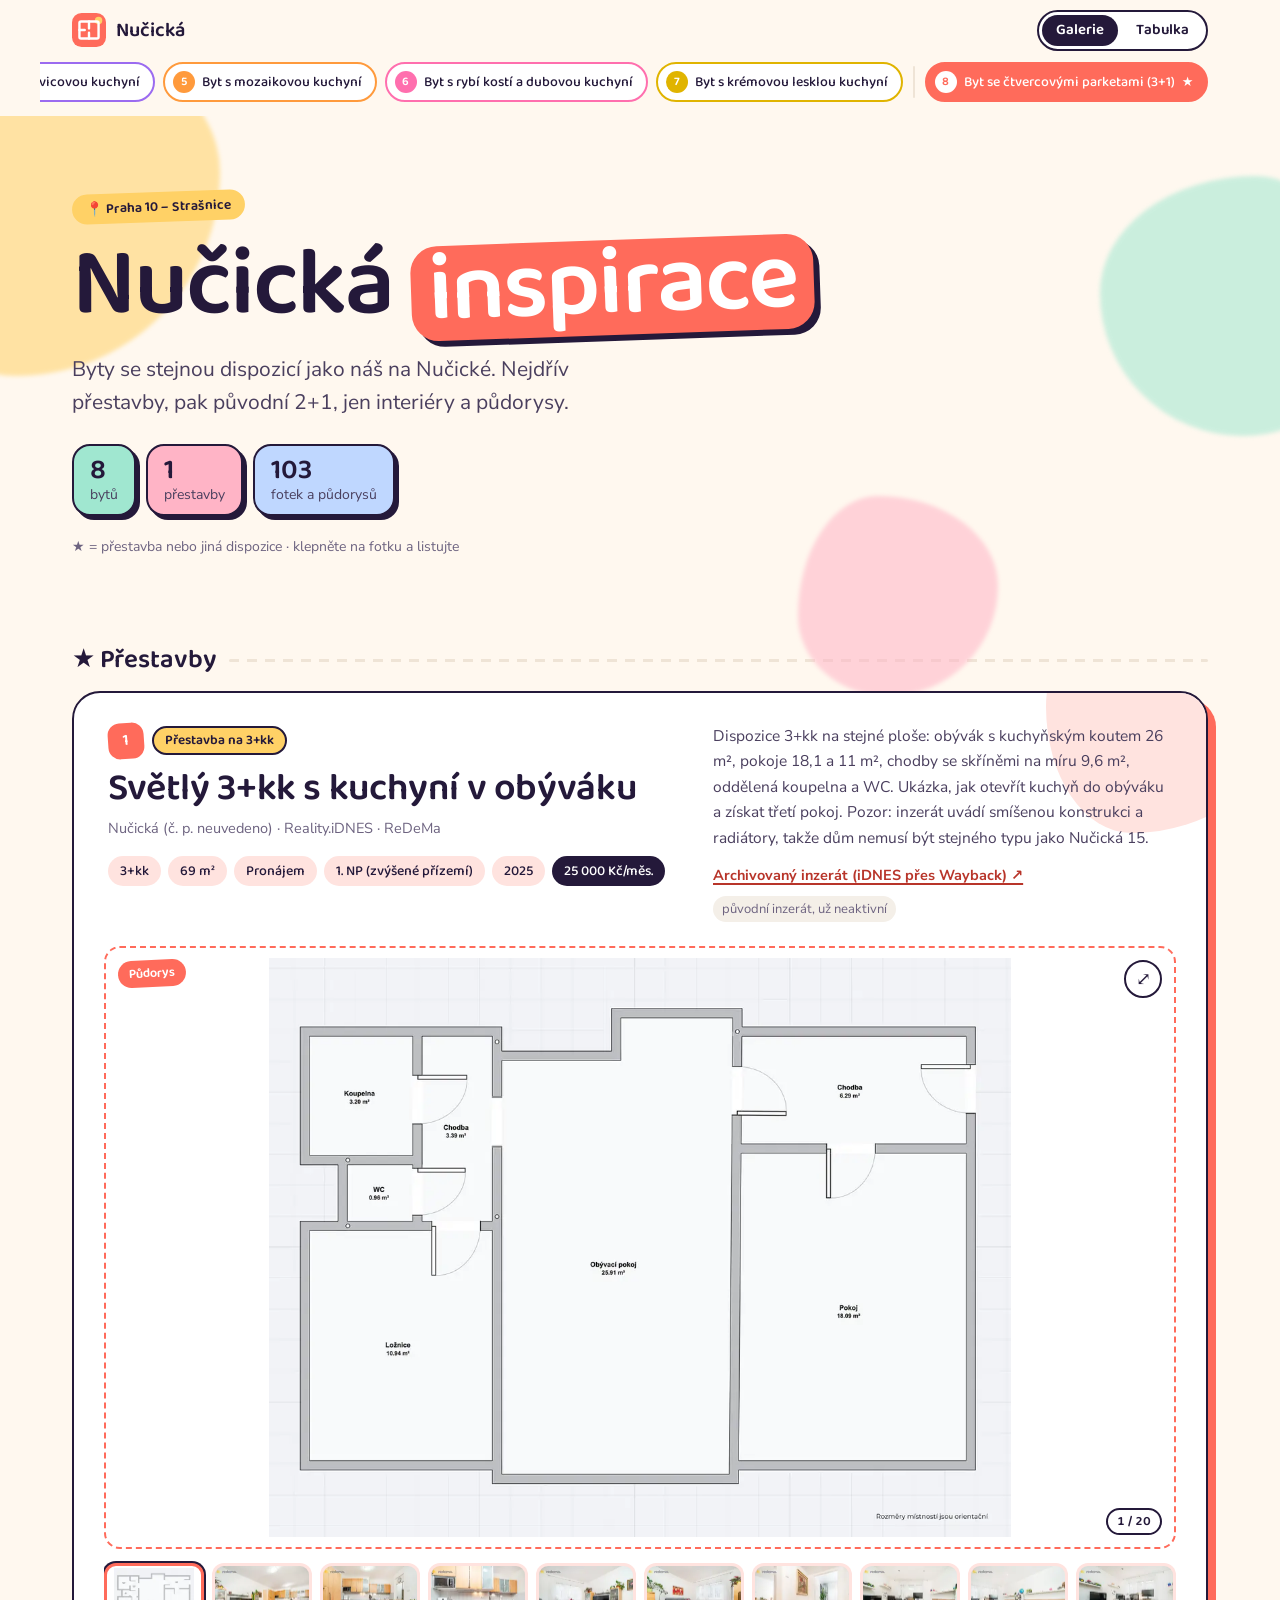
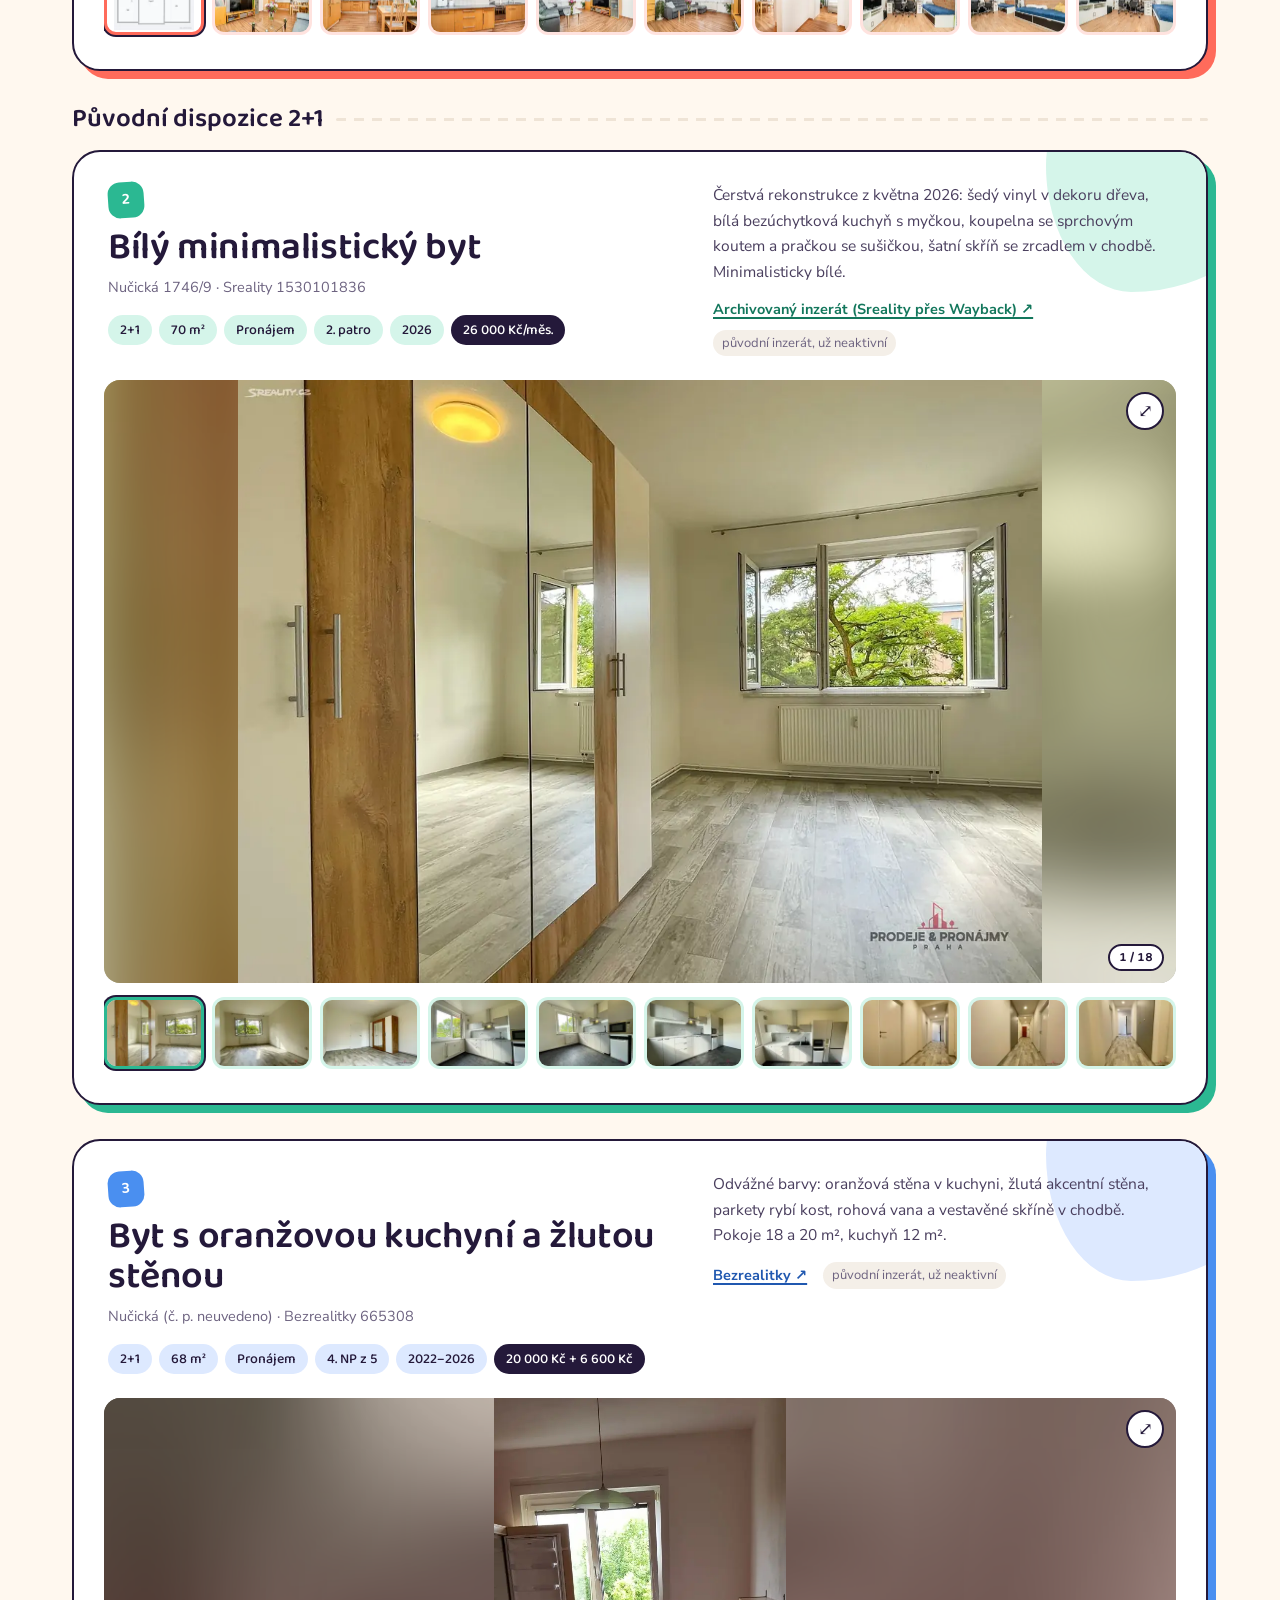
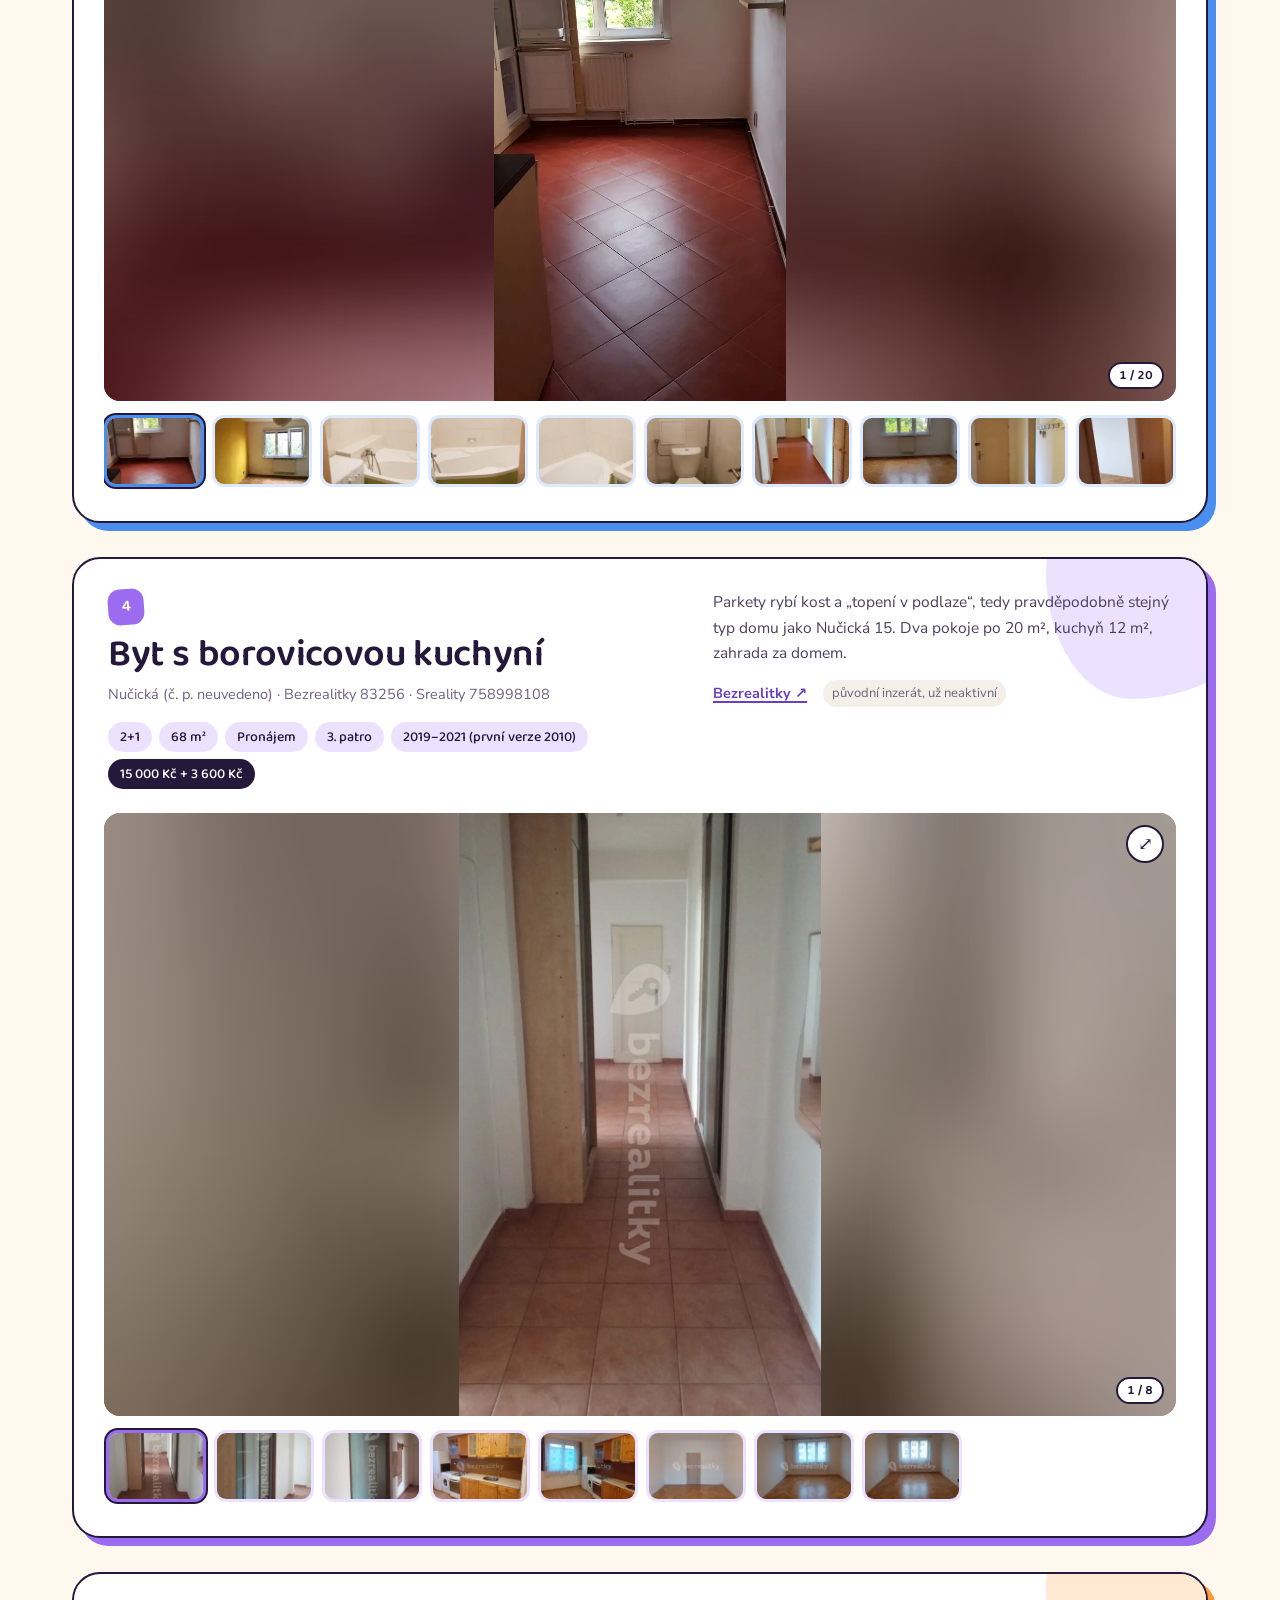
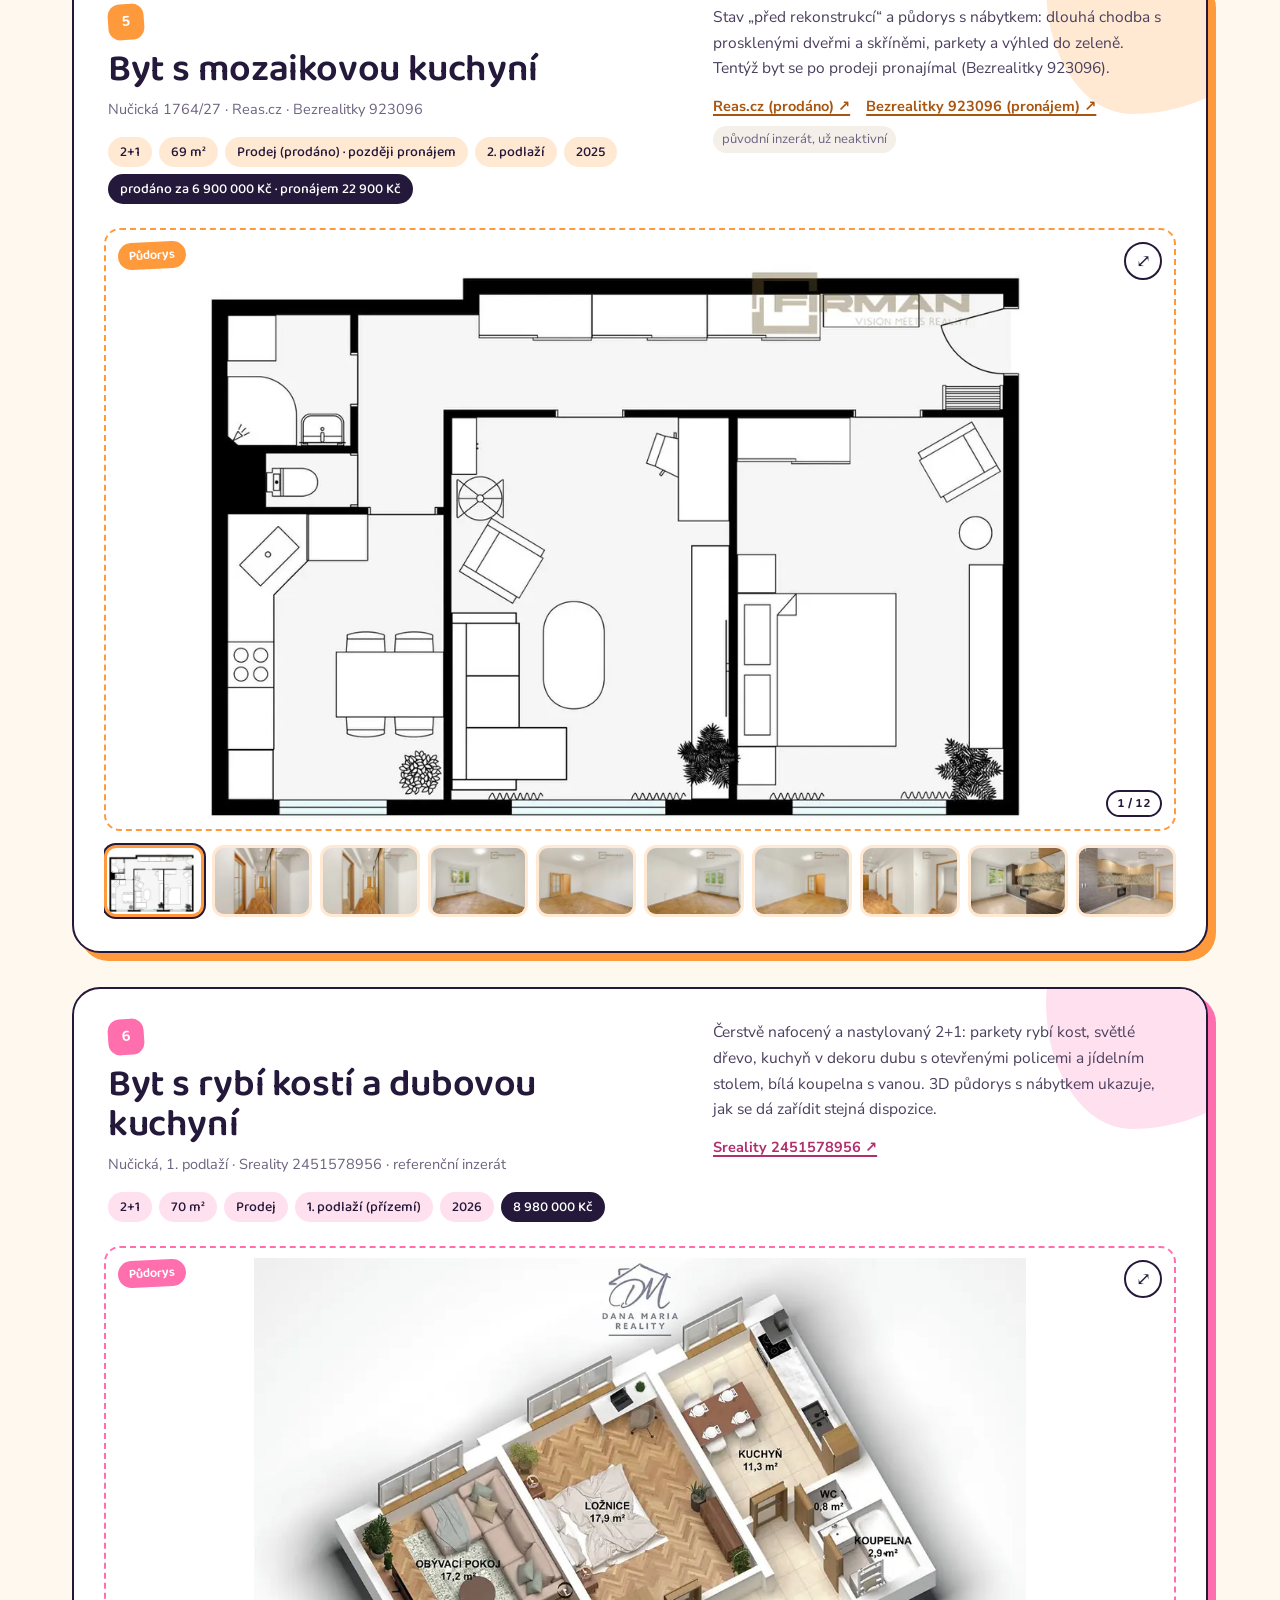
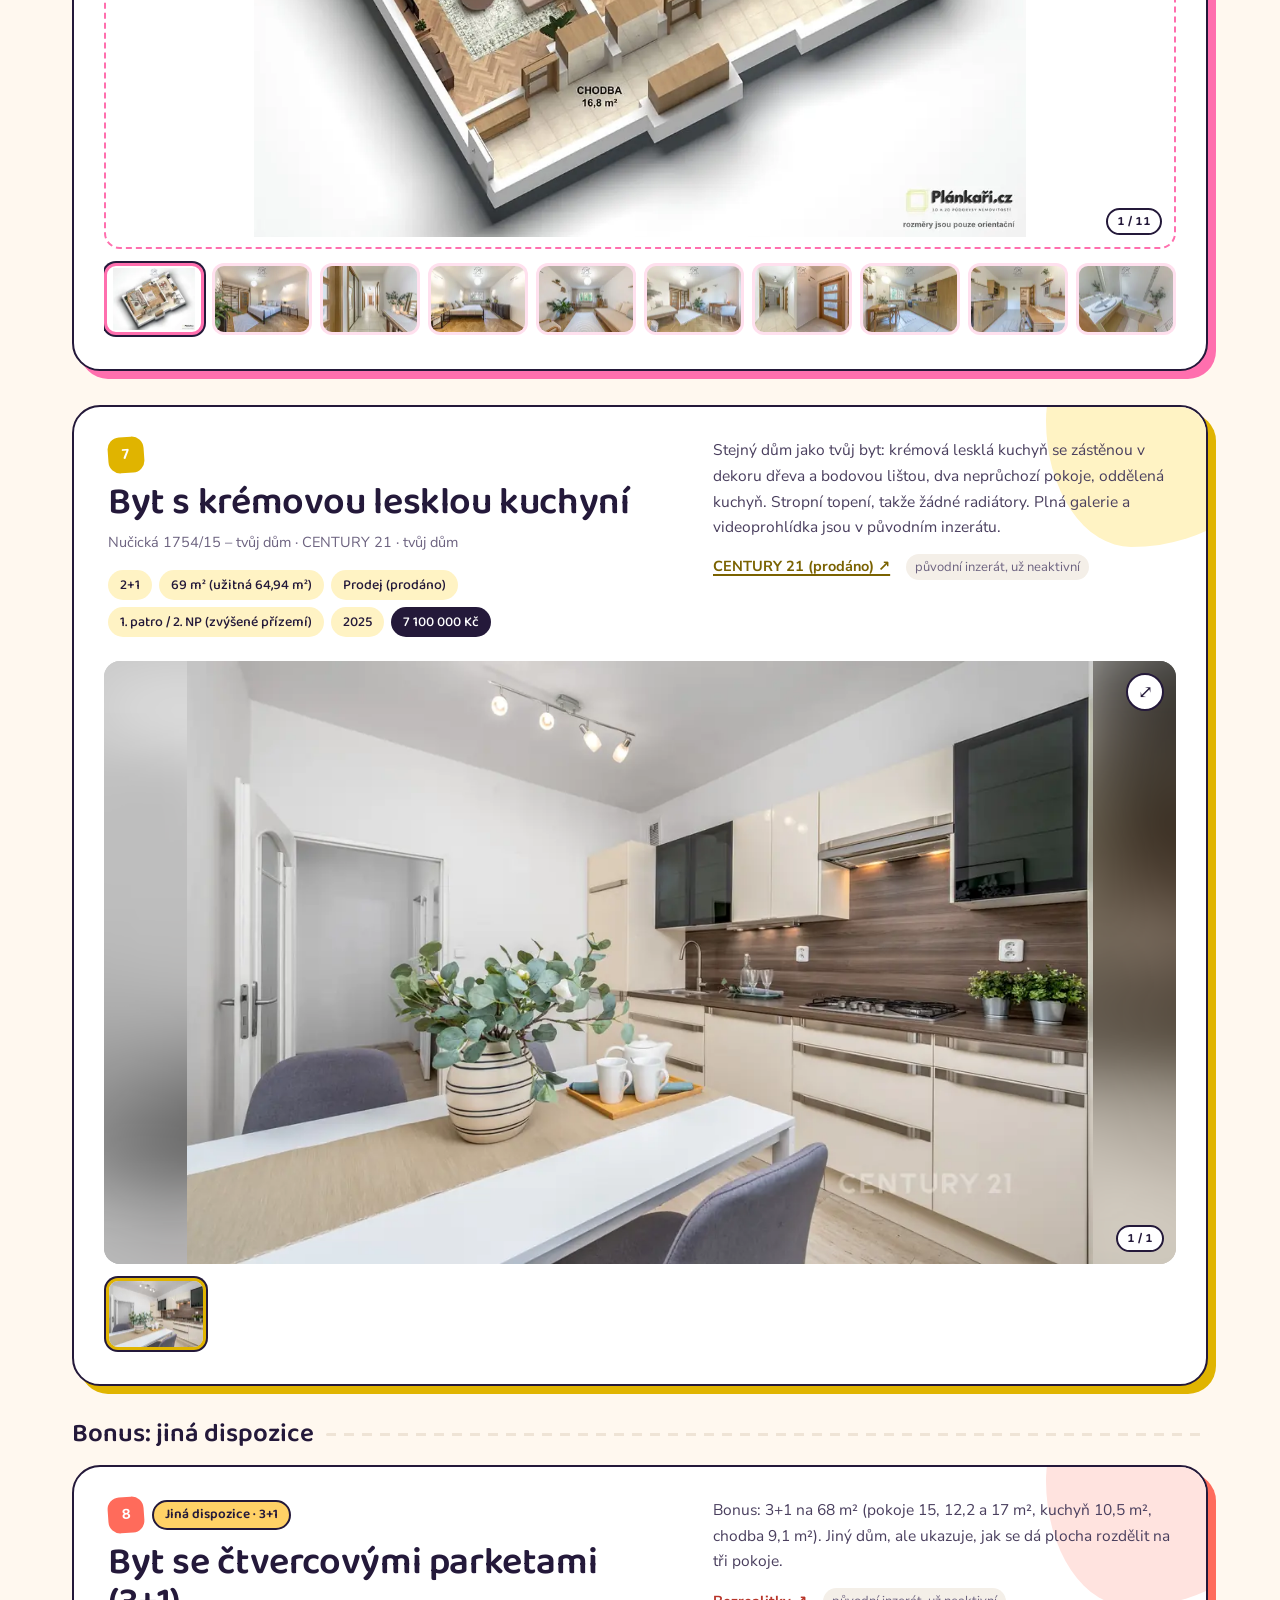
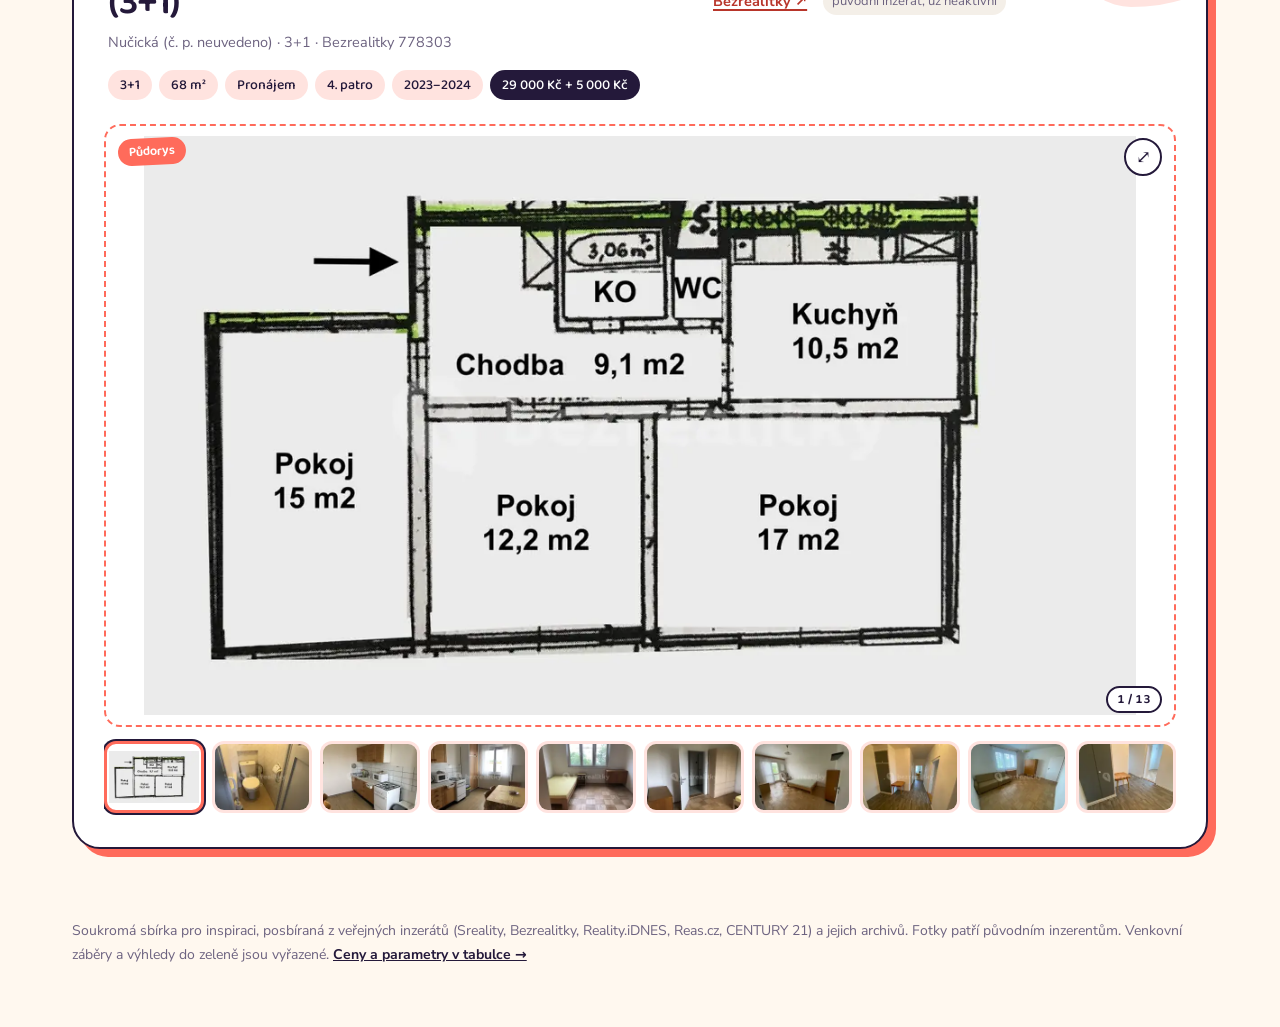
==== commit 8d078bc0: "Oprava scrollování v Safari: scrollIntoView nahrazen posunem jen uvnitř pásů (chips/thumbs), lightbo" ====
--- a/index.html
+++ b/index.html
@@ -10,7 +10,7 @@
 <link rel="icon" href="favicon.svg?v=9f00aecb" type="image/svg+xml"><link rel="icon" href="favicon-32.png?v=9f00aecb" type="image/png" sizes="32x32"><link rel="apple-touch-icon" href="apple-touch-icon.png?v=9f00aecb" sizes="180x180">
 <link rel="preconnect" href="https://fonts.googleapis.com"><link rel="preconnect" href="https://fonts.gstatic.com" crossorigin>
 <link rel="stylesheet" href="https://fonts.googleapis.com/css2?family=Baloo+2:wght@500;600;700&family=Nunito+Sans:opsz,wght@6..12,400;6..12,700&subset=latin,latin-ext&display=swap">
-<link rel="stylesheet" href="style.css?v=305bcf2b"></head><body>
+<link rel="stylesheet" href="style.css?v=54974721"></head><body>
 <a class="skip" href="#main">Přeskočit na obsah</a><header class="top"><div class="wrap"><div class="bar"><a class="brand" href="index.html"><svg viewBox="0 0 64 64" aria-hidden="true"><rect width="64" height="64" rx="18" fill="#ff6b5b"/><circle cx="50" cy="14" r="7" fill="#ffd166"/><g fill="none" stroke="#fff" stroke-width="4.5" stroke-linejoin="round" stroke-linecap="round"><rect x="14" y="16" width="36" height="32" rx="3"/><path d="M32 16v13M32 37v11M14 32h10"/></g></svg><span>Nučická</span></a>
 <nav class="tabs" aria-label="Stránky"><a href="index.html" aria-current="page">Galerie</a><a href="prehled.html" >Tabulka</a></nav></div><nav class="chips-nav" aria-label="Rychlý skok na byt"><a href="#idnes_6915a252" style="--c:#ff6b5b"><span class="n">1</span>Světlý 3+kk s kuchyní v obýváku<span class="star" aria-hidden="true">★</span><span class='vh'> (Přestavba na 3+kk)</span></a><span class="sep" aria-hidden="true"></span><a href="#1530101836" style="--c:#2bb892"><span class="n">2</span>Bílý minimalistický byt</a><a href="#br_665308" style="--c:#4a8ff0"><span class="n">3</span>Byt s oranžovou kuchyní a žlutou stěnou</a><a href="#br_83256" style="--c:#9b6bf0"><span class="n">4</span>Byt s borovicovou kuchyní</a><a href="#reas_1764_27" style="--c:#ff9a3c"><span class="n">5</span>Byt s mozaikovou kuchyní</a><a href="#ref_2451578956" style="--c:#ff6fae"><span class="n">6</span>Byt s rybí kostí a dubovou kuchyní</a><a href="#c21_1754_15" style="--c:#e0b400"><span class="n">7</span>Byt s krémovou lesklou kuchyní</a><span class="sep" aria-hidden="true"></span><a href="#br_778303" style="--c:#ff6b5b"><span class="n">8</span>Byt se čtvercovými parketami (3+1)<span class="star" aria-hidden="true">★</span><span class='vh'> (Jiná dispozice · 3+1)</span></a></nav></div></header>
 <main id="main" class="wrap">
@@ -69,4 +69,4 @@
 <button class="lb-btn lb-nav lb-prev" type="button" aria-label="Předchozí fotka (←)"><svg viewBox="0 0 24 24" fill="none" stroke="currentColor" stroke-width="1.8" stroke-linecap="round" stroke-linejoin="round"><path d="M15 5l-7 7 7 7"/></svg></button>
 <button class="lb-btn lb-nav lb-next" type="button" aria-label="Další fotka (→)"><svg viewBox="0 0 24 24" fill="none" stroke="currentColor" stroke-width="1.8" stroke-linecap="round" stroke-linejoin="round"><path d="M9 5l7 7-7 7"/></svg></button></div>
 <div class="lb-bottom"><div class="lb-dots" aria-hidden="true"></div><span class="hint">Přejeďte prstem nebo použijte šipky · Esc zavře</span></div></div>
-<script src="app.js?v=305bcf2b" defer></script></body></html>+<script src="app.js?v=54974721" defer></script></body></html>
--- a/style.css
+++ b/style.css
@@ -116,8 +116,8 @@
 .foot a{color:var(--ink);font-weight:700}
 
 /* ---------- lightbox ---------- */
-.lb{position:fixed;inset:0;z-index:50;display:grid;grid-template-rows:auto 1fr auto;background:rgba(28,20,44,.95);color:#fff;opacity:0;visibility:hidden;transition:opacity .25s ease,visibility 0s .25s;touch-action:none}
-.lb.open{opacity:1;visibility:visible;transition:opacity .25s ease}
+.lb{position:fixed;inset:0;z-index:50;display:grid;grid-template-rows:auto 1fr auto;background:rgba(28,20,44,.95);color:#fff;opacity:0;visibility:hidden;pointer-events:none;transition:opacity .25s ease,visibility 0s .25s}
+.lb.open{opacity:1;visibility:visible;pointer-events:auto;touch-action:none;transition:opacity .25s ease}
 .lb-top{display:flex;align-items:center;justify-content:space-between;gap:12px;padding:10px 12px 6px 18px;min-height:60px}
 .lb-cap{min-width:0}
 .lb-name{font:600 18px/1.25 var(--display);white-space:nowrap;overflow:hidden;text-overflow:ellipsis}
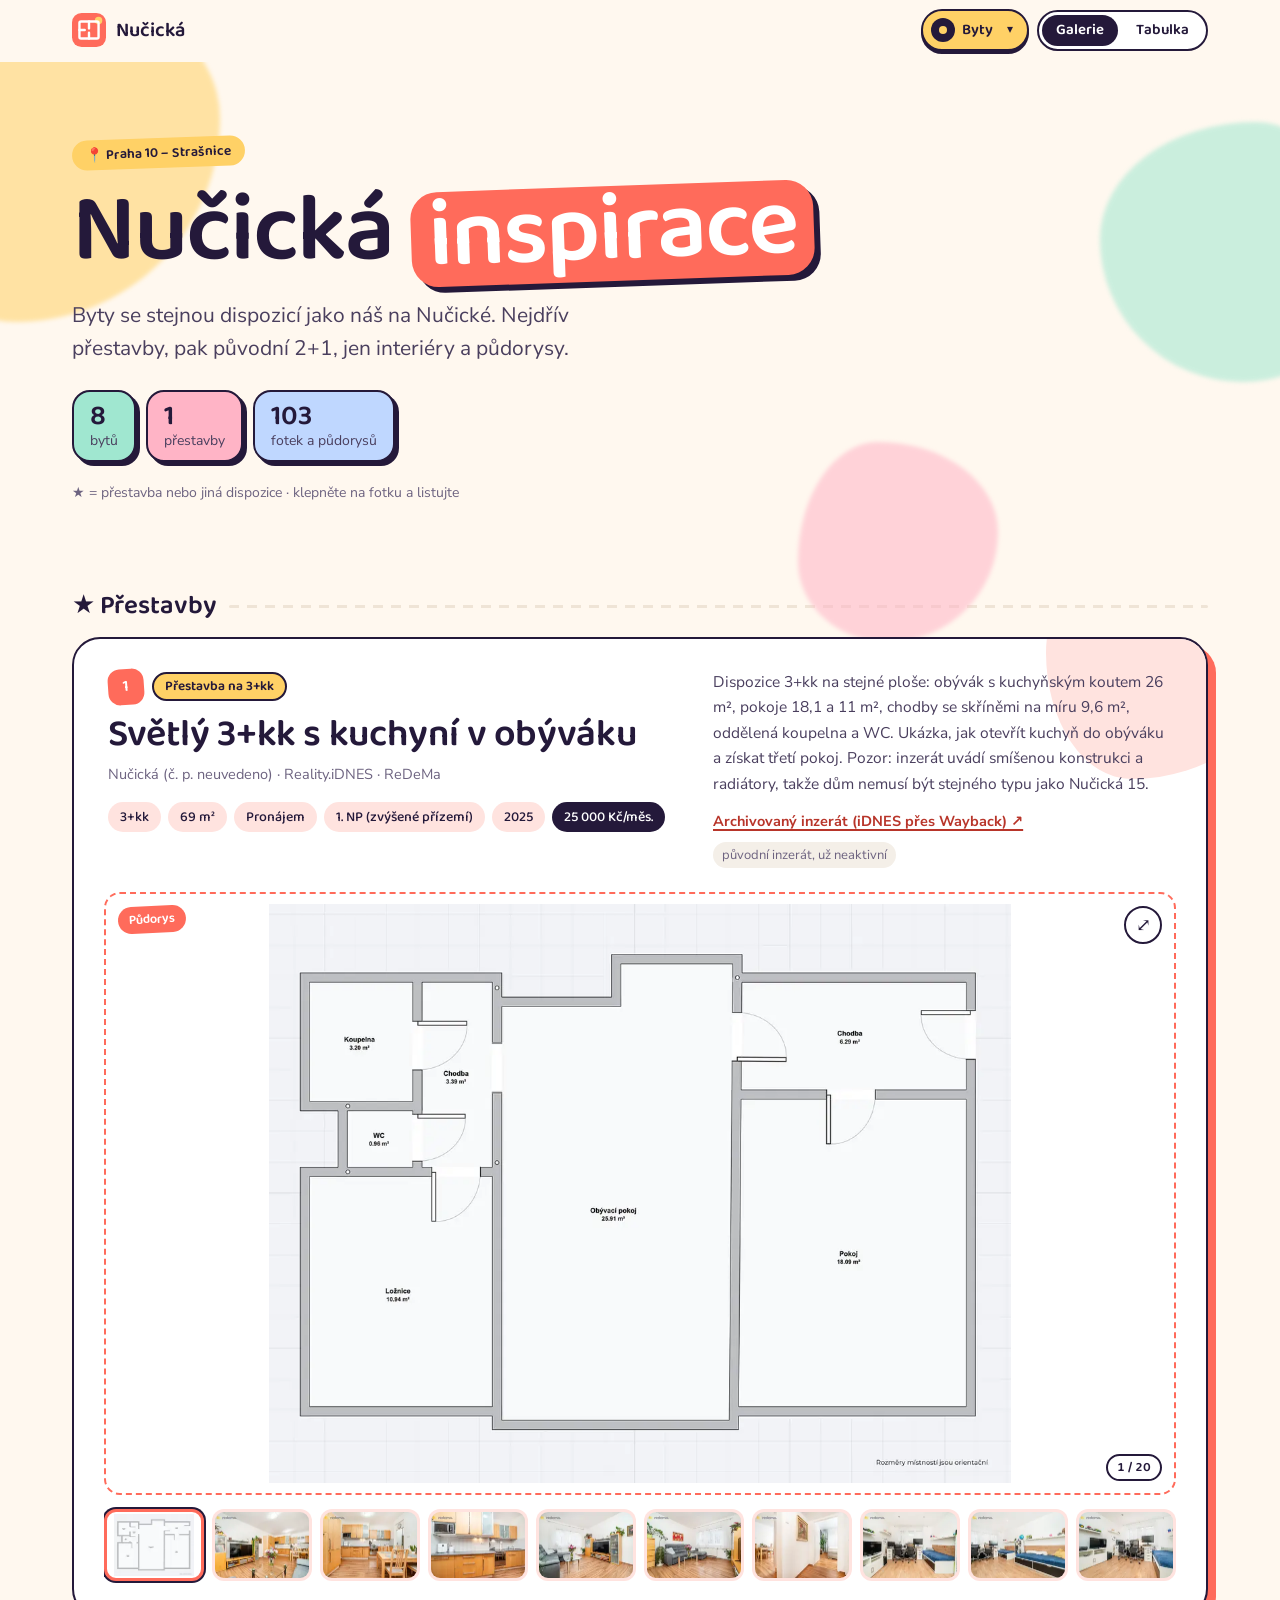
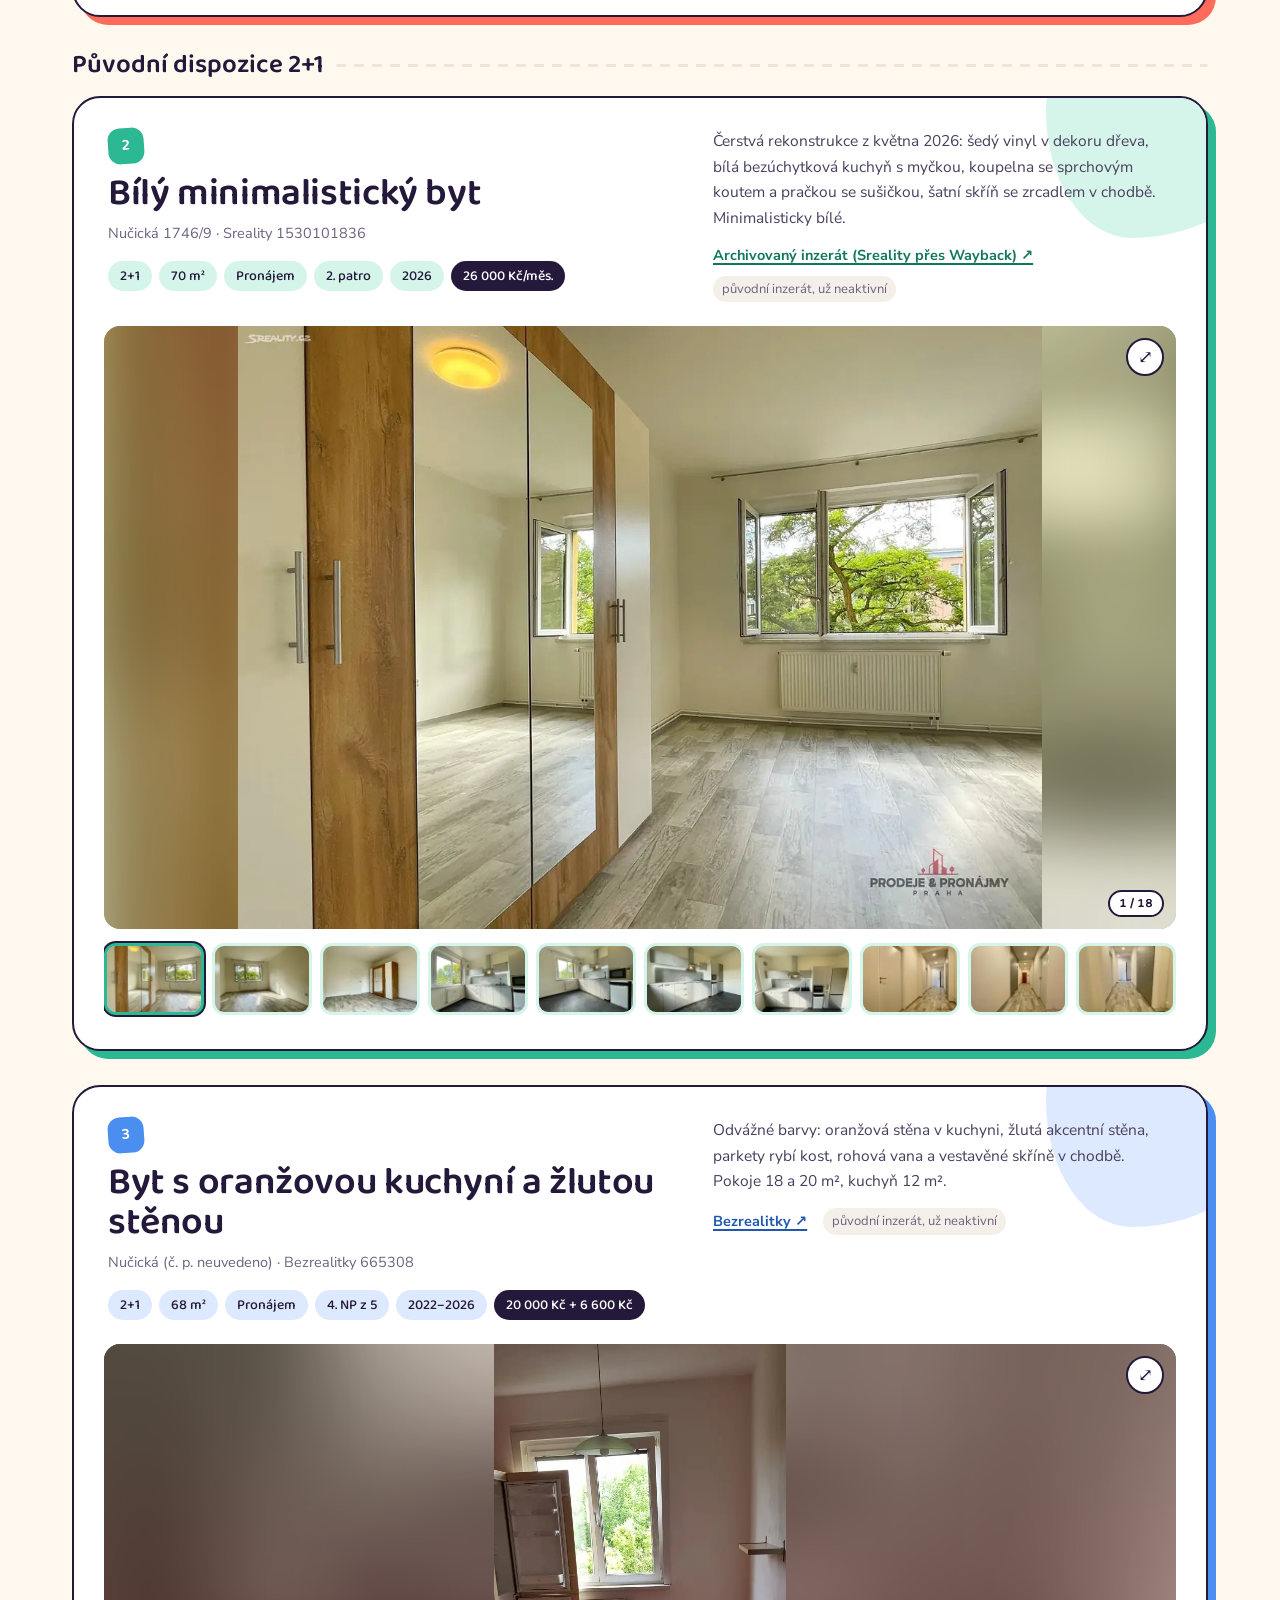
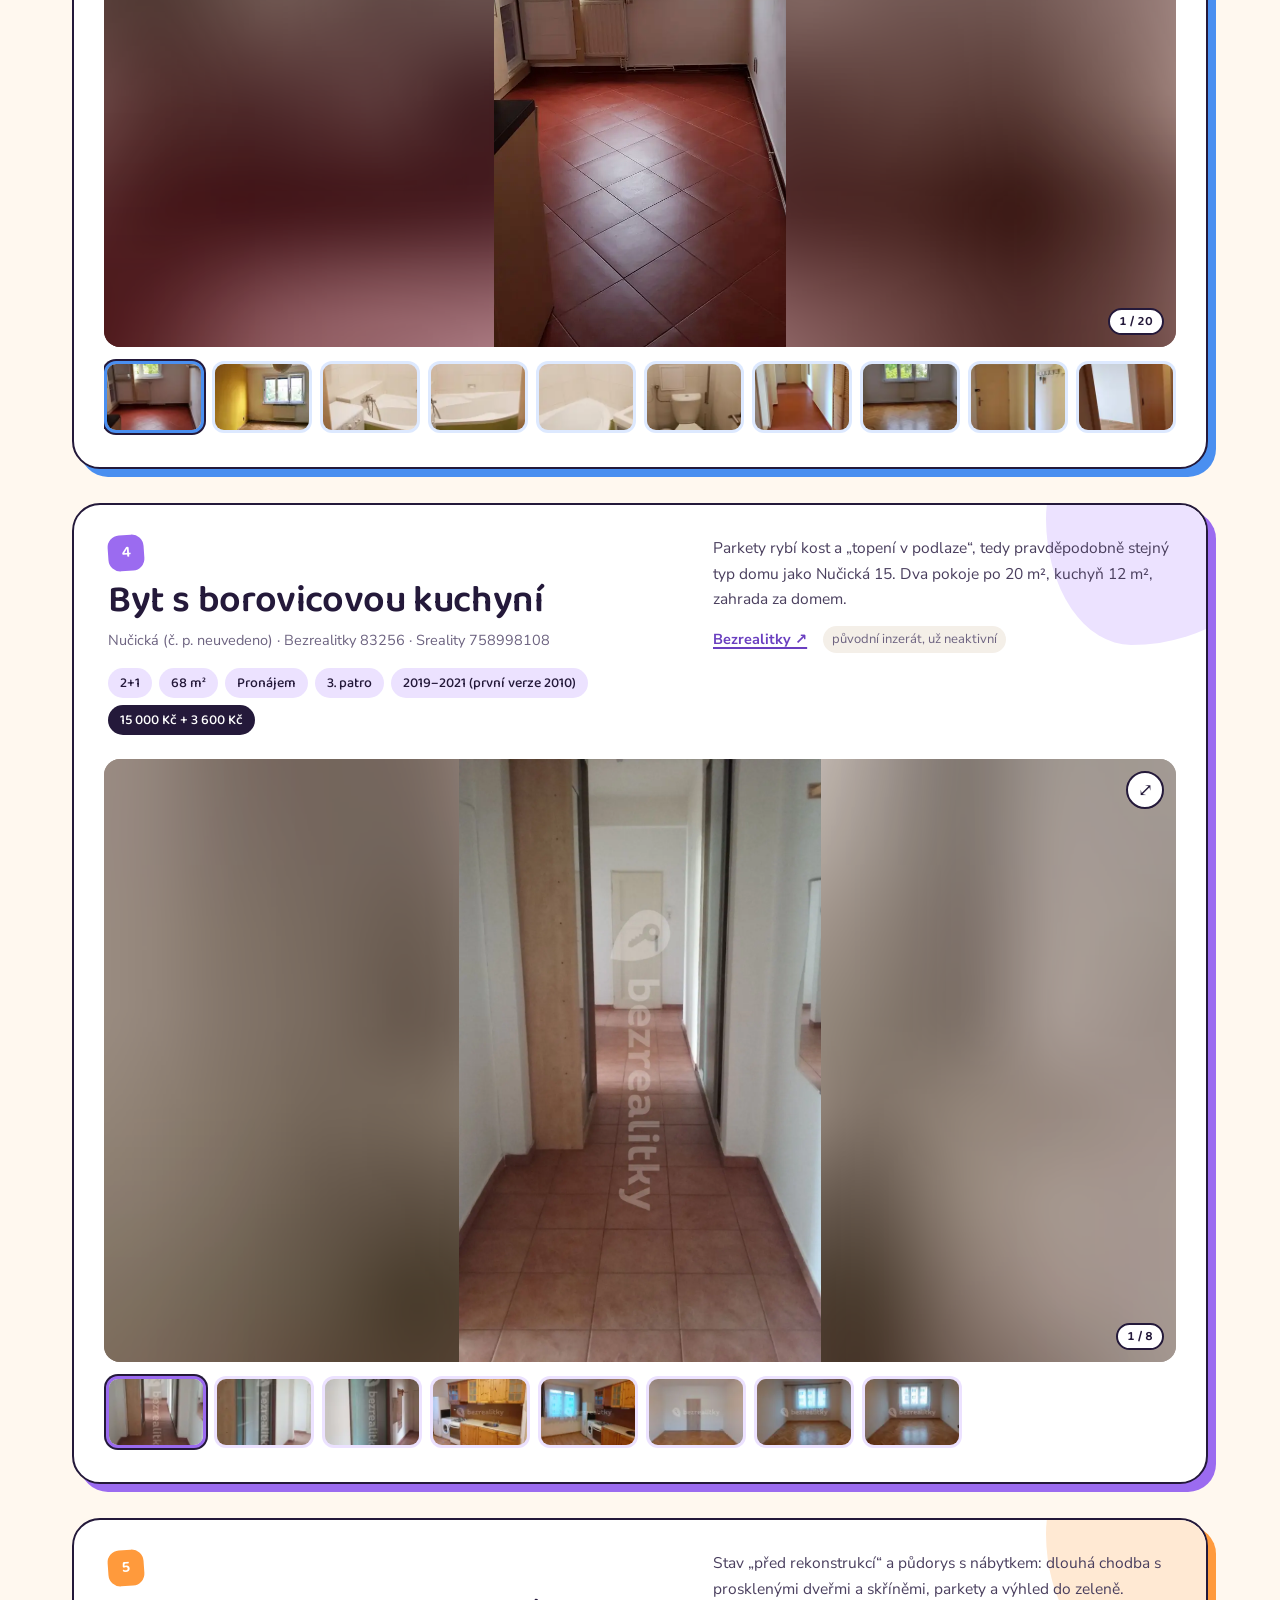
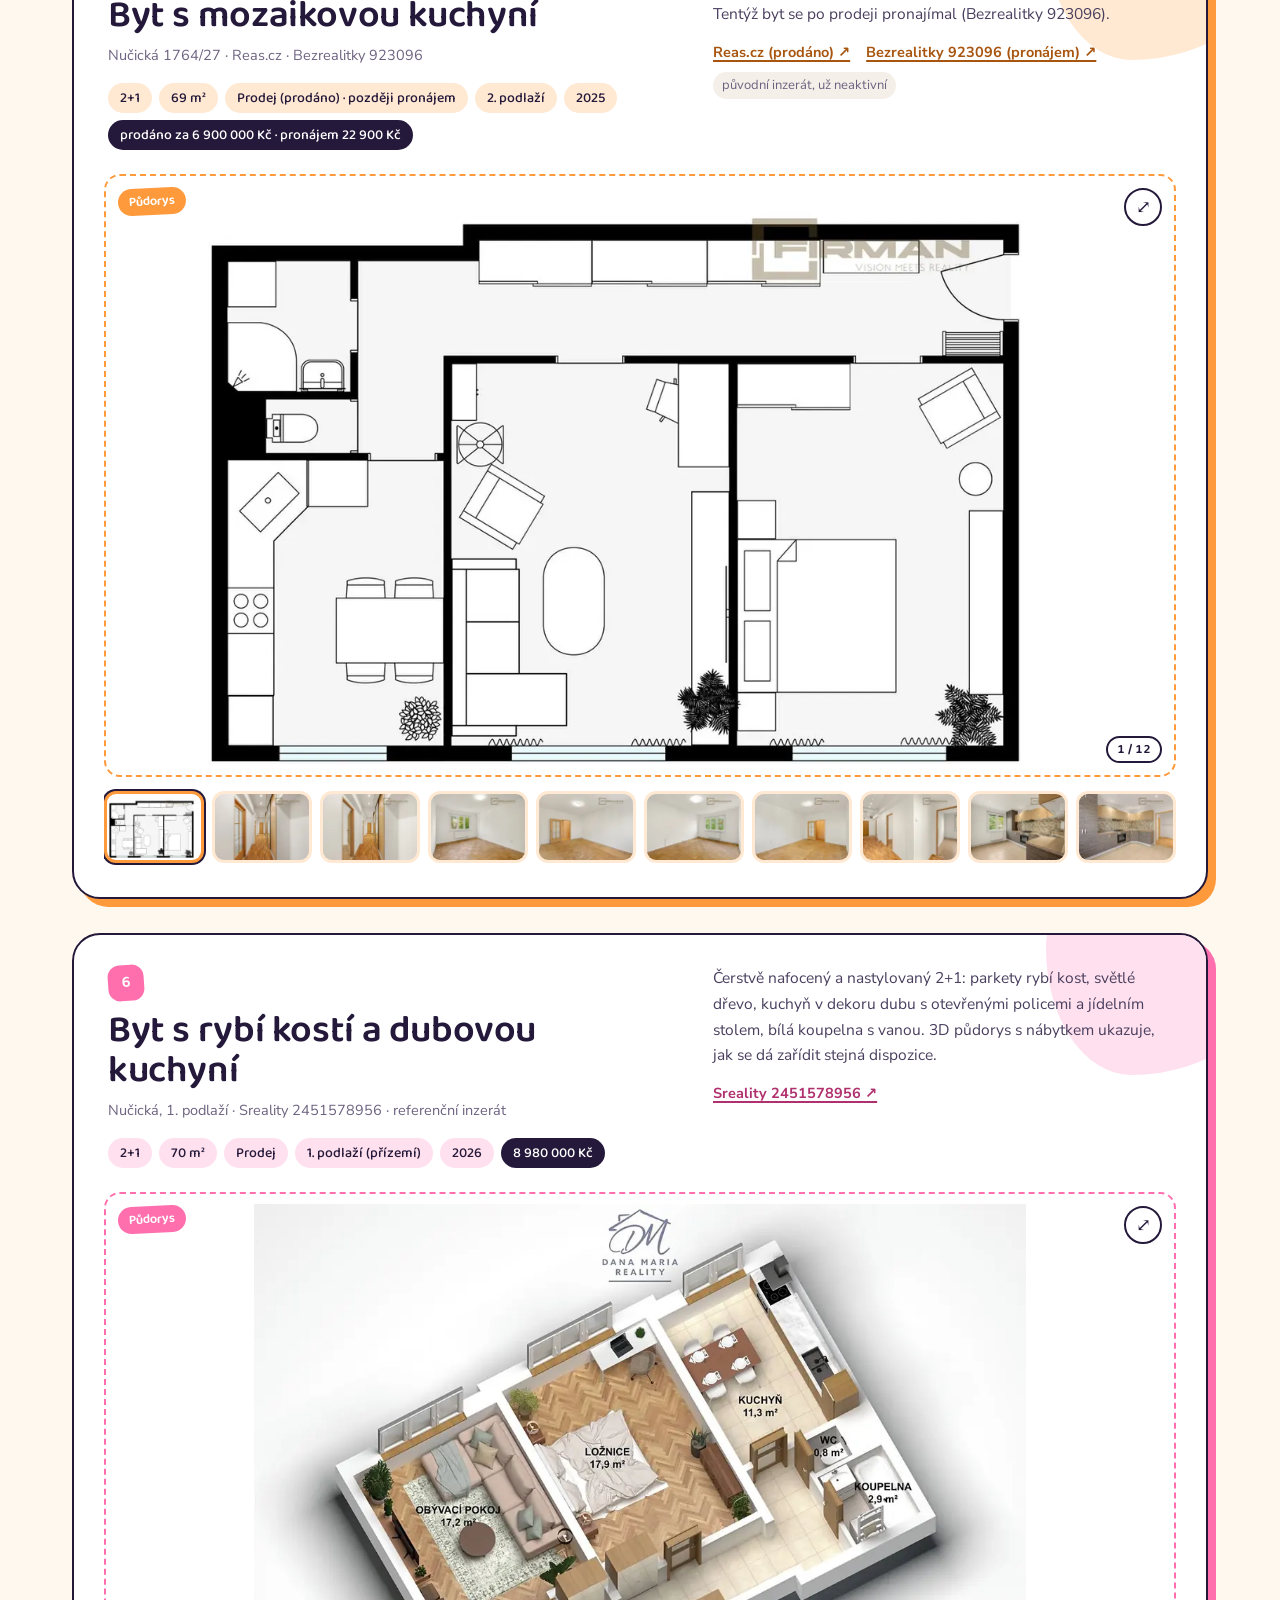
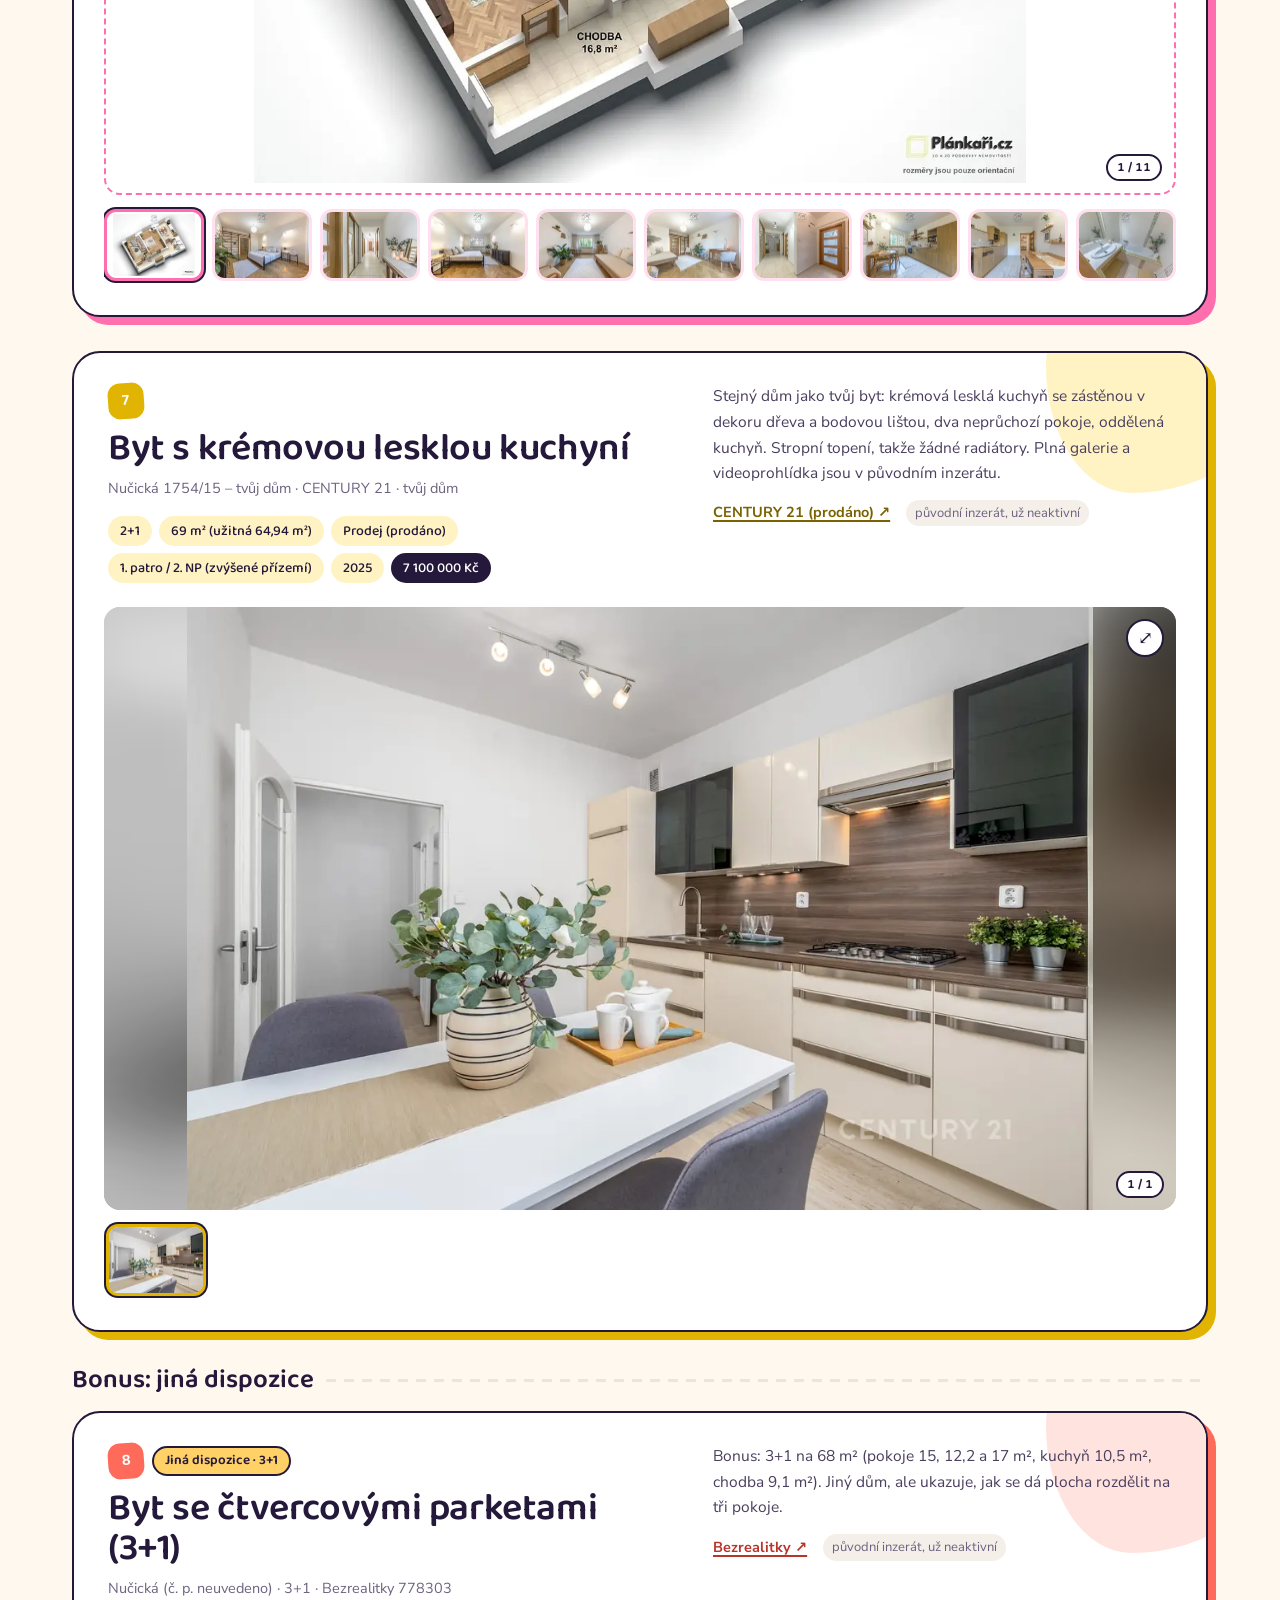
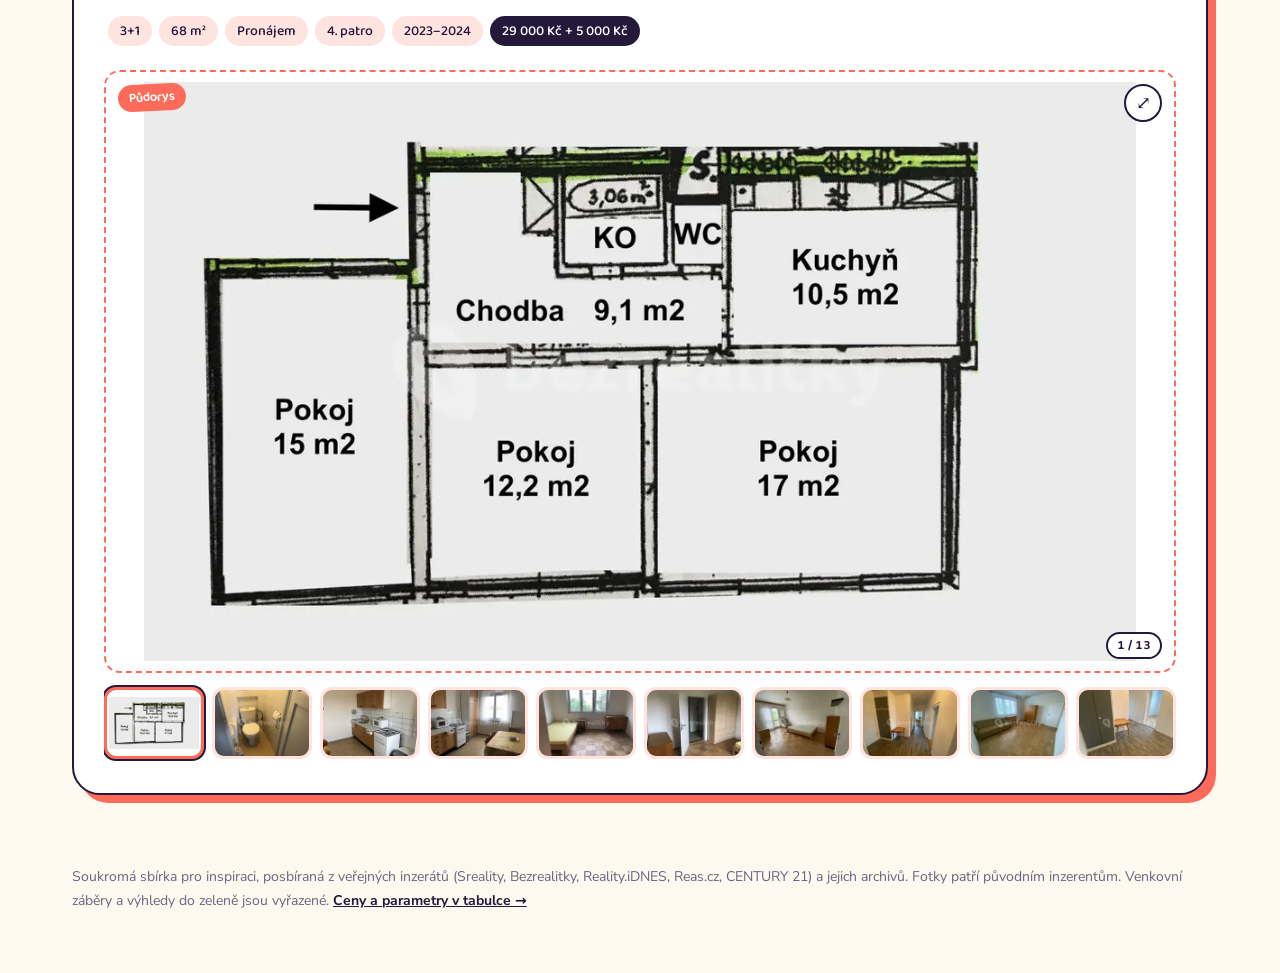
==== commit 64427fa2: "Menu Byty ▾ místo vodorovného pásu bytů: popover na desktopu, spodní panel na mobilu, skupiny, ARIA," ====
--- a/index.html
+++ b/index.html
@@ -10,9 +10,9 @@
 <link rel="icon" href="favicon.svg?v=9f00aecb" type="image/svg+xml"><link rel="icon" href="favicon-32.png?v=9f00aecb" type="image/png" sizes="32x32"><link rel="apple-touch-icon" href="apple-touch-icon.png?v=9f00aecb" sizes="180x180">
 <link rel="preconnect" href="https://fonts.googleapis.com"><link rel="preconnect" href="https://fonts.gstatic.com" crossorigin>
 <link rel="stylesheet" href="https://fonts.googleapis.com/css2?family=Baloo+2:wght@500;600;700&family=Nunito+Sans:opsz,wght@6..12,400;6..12,700&subset=latin,latin-ext&display=swap">
-<link rel="stylesheet" href="style.css?v=54974721"></head><body>
+<link rel="stylesheet" href="style.css?v=11ef64a4"></head><body>
 <a class="skip" href="#main">Přeskočit na obsah</a><header class="top"><div class="wrap"><div class="bar"><a class="brand" href="index.html"><svg viewBox="0 0 64 64" aria-hidden="true"><rect width="64" height="64" rx="18" fill="#ff6b5b"/><circle cx="50" cy="14" r="7" fill="#ffd166"/><g fill="none" stroke="#fff" stroke-width="4.5" stroke-linejoin="round" stroke-linecap="round"><rect x="14" y="16" width="36" height="32" rx="3"/><path d="M32 16v13M32 37v11M14 32h10"/></g></svg><span>Nučická</span></a>
-<nav class="tabs" aria-label="Stránky"><a href="index.html" aria-current="page">Galerie</a><a href="prehled.html" >Tabulka</a></nav></div><nav class="chips-nav" aria-label="Rychlý skok na byt"><a href="#idnes_6915a252" style="--c:#ff6b5b"><span class="n">1</span>Světlý 3+kk s kuchyní v obýváku<span class="star" aria-hidden="true">★</span><span class='vh'> (Přestavba na 3+kk)</span></a><span class="sep" aria-hidden="true"></span><a href="#1530101836" style="--c:#2bb892"><span class="n">2</span>Bílý minimalistický byt</a><a href="#br_665308" style="--c:#4a8ff0"><span class="n">3</span>Byt s oranžovou kuchyní a žlutou stěnou</a><a href="#br_83256" style="--c:#9b6bf0"><span class="n">4</span>Byt s borovicovou kuchyní</a><a href="#reas_1764_27" style="--c:#ff9a3c"><span class="n">5</span>Byt s mozaikovou kuchyní</a><a href="#ref_2451578956" style="--c:#ff6fae"><span class="n">6</span>Byt s rybí kostí a dubovou kuchyní</a><a href="#c21_1754_15" style="--c:#e0b400"><span class="n">7</span>Byt s krémovou lesklou kuchyní</a><span class="sep" aria-hidden="true"></span><a href="#br_778303" style="--c:#ff6b5b"><span class="n">8</span>Byt se čtvercovými parketami (3+1)<span class="star" aria-hidden="true">★</span><span class='vh'> (Jiná dispozice · 3+1)</span></a></nav></div></header>
+<div class="bar-r"><div class="fm"><button class="fm-btn" type="button" aria-expanded="false" aria-controls="flatmenu"><span class="fm-dot" aria-hidden="true"></span><span class="fm-lbl">Byty</span><span class="fm-cur" aria-hidden="true"></span><span class="fm-car" aria-hidden="true">▾</span></button></div><nav class="tabs" aria-label="Stránky"><a href="index.html" aria-current="page">Galerie</a><a href="prehled.html" >Tabulka</a></nav></div></div></div></header><div class="fm-back" hidden></div><nav class="fm fm-panel" id="flatmenu" aria-label="Seznam bytů" hidden><div class="fm-head"><span class="fm-title">Vyberte byt</span><button class="fm-x" type="button" aria-label="Zavřít seznam bytů">✕</button></div><div class="fm-list"><div class="fm-grp"><p class="fm-h" id="fmh-conv">★ Přestavby</p><ul aria-labelledby="fmh-conv"><li><a class="fm-it" href="#idnes_6915a252" style="--c:#ff6b5b;--cs:#ffe3df"><span class="fm-th"><img src="img/idnes_6915a252_00_t.webp?v=d96a0626" alt="" width="56" height="56" loading="lazy" decoding="async"><span class="n">1</span></span><span class="fm-tx"><span class="fm-nm">Světlý 3+kk s kuchyní v obýváku</span><span class="fm-meta">3+kk · 69 m²<span class="fm-tag">★ Přestavba</span></span></span></a></li></ul></div><div class="fm-grp"><p class="fm-h" id="fmh-orig">Původní 2+1</p><ul aria-labelledby="fmh-orig"><li><a class="fm-it" href="#1530101836" style="--c:#2bb892;--cs:#d5f5ea"><span class="fm-th"><img src="img/1530101836_01_t.webp?v=b438113b" alt="" width="56" height="56" loading="lazy" decoding="async"><span class="n">2</span></span><span class="fm-tx"><span class="fm-nm">Bílý minimalistický byt</span><span class="fm-meta">2+1 · 70 m²</span></span></a></li><li><a class="fm-it" href="#br_665308" style="--c:#4a8ff0;--cs:#dde9ff"><span class="fm-th"><img src="img/br_665308_00_t.webp?v=3c4b7c42" alt="" width="56" height="56" loading="lazy" decoding="async"><span class="n">3</span></span><span class="fm-tx"><span class="fm-nm">Byt s oranžovou kuchyní a žlutou stěnou</span><span class="fm-meta">2+1 · 68 m²</span></span></a></li><li><a class="fm-it" href="#br_83256" style="--c:#9b6bf0;--cs:#ece2ff"><span class="fm-th"><img src="img/br_83256_02_t.webp?v=c6e63699" alt="" width="56" height="56" loading="lazy" decoding="async"><span class="n">4</span></span><span class="fm-tx"><span class="fm-nm">Byt s borovicovou kuchyní</span><span class="fm-meta">2+1 · 68 m²</span></span></a></li><li><a class="fm-it" href="#reas_1764_27" style="--c:#ff9a3c;--cs:#ffe9d3"><span class="fm-th"><img src="img/reas_1764_27_00_t.webp?v=a5215efa" alt="" width="56" height="56" loading="lazy" decoding="async"><span class="n">5</span></span><span class="fm-tx"><span class="fm-nm">Byt s mozaikovou kuchyní</span><span class="fm-meta">2+1 · 69 m²</span></span></a></li><li><a class="fm-it" href="#ref_2451578956" style="--c:#ff6fae;--cs:#ffe0ee"><span class="fm-th"><img src="img/ref_2451578956_00_t.webp?v=53e89a51" alt="" width="56" height="56" loading="lazy" decoding="async"><span class="n">6</span></span><span class="fm-tx"><span class="fm-nm">Byt s rybí kostí a dubovou kuchyní</span><span class="fm-meta">2+1 · 70 m²</span></span></a></li><li><a class="fm-it" href="#c21_1754_15" style="--c:#e0b400;--cs:#fff3c4"><span class="fm-th"><img src="img/c21_1754_15_00_t.webp?v=0f2f0d72" alt="" width="56" height="56" loading="lazy" decoding="async"><span class="n">7</span></span><span class="fm-tx"><span class="fm-nm">Byt s krémovou lesklou kuchyní</span><span class="fm-meta">2+1 · 69 m² (užitná 64,94 m²)</span></span></a></li></ul></div><div class="fm-grp"><p class="fm-h" id="fmh-bonus">Ostatní</p><ul aria-labelledby="fmh-bonus"><li><a class="fm-it" href="#br_778303" style="--c:#ff6b5b;--cs:#ffe3df"><span class="fm-th"><img src="img/br_778303_01_t.webp?v=eaba7c88" alt="" width="56" height="56" loading="lazy" decoding="async"><span class="n">8</span></span><span class="fm-tx"><span class="fm-nm">Byt se čtvercovými parketami (3+1)</span><span class="fm-meta">3+1 · 68 m²</span></span></a></li></ul></div></div></nav>
 <main id="main" class="wrap">
 <section class="hero"><div class="blobs" aria-hidden="true"><i></i><i></i><i></i></div><span class="eyebrow">📍 Praha 10 – Strašnice</span>
 <h1>Nučická <span class="hl">inspirace</span></h1>
@@ -69,4 +69,4 @@
 <button class="lb-btn lb-nav lb-prev" type="button" aria-label="Předchozí fotka (←)"><svg viewBox="0 0 24 24" fill="none" stroke="currentColor" stroke-width="1.8" stroke-linecap="round" stroke-linejoin="round"><path d="M15 5l-7 7 7 7"/></svg></button>
 <button class="lb-btn lb-nav lb-next" type="button" aria-label="Další fotka (→)"><svg viewBox="0 0 24 24" fill="none" stroke="currentColor" stroke-width="1.8" stroke-linecap="round" stroke-linejoin="round"><path d="M9 5l7 7-7 7"/></svg></button></div>
 <div class="lb-bottom"><div class="lb-dots" aria-hidden="true"></div><span class="hint">Přejeďte prstem nebo použijte šipky · Esc zavře</span></div></div>
-<script src="app.js?v=54974721" defer></script></body></html>+<script src="app.js?v=11ef64a4" defer></script></body></html>
--- a/style.css
+++ b/style.css
@@ -11,8 +11,8 @@
 @media (min-width:1024px){:root{--pad:32px;--rh:210px}}
 @media (min-width:1300px){:root{--rh:230px}}
 *{box-sizing:border-box}
-html{scroll-behavior:smooth;scroll-padding-top:132px;-webkit-text-size-adjust:100%}
-@media (prefers-reduced-motion:reduce){html{scroll-behavior:auto}*{transition:none!important;animation:none!important}}
+html{scroll-padding-top:calc(var(--navh) + 16px);-webkit-text-size-adjust:100%}
+@media (prefers-reduced-motion:reduce){*{transition:none!important;animation:none!important}}
 body{margin:0;background:var(--bg);color:var(--ink);font:400 16px/1.6 var(--sans);-webkit-font-smoothing:antialiased;overflow-x:clip}
 img{display:block;max-width:100%}
 a{color:inherit}
@@ -41,16 +41,52 @@
 .tabs a{text-decoration:none;font:600 15px/1 var(--display);color:var(--ink);padding:8px 14px;border-radius:999px;transition:background .2s,transform .2s}
 .tabs a:hover{background:#ffeec4}
 .tabs a[aria-current="page"]{background:var(--ink);color:#fff}
-@media (max-width:359px){.tabs a{padding:8px 10px;font-size:14px}.brand span{display:none}}
-.chips-nav{display:flex;gap:8px;overflow-x:auto;padding:2px var(--pad) 12px;margin:0 calc(var(--pad)*-1);scrollbar-width:none;overscroll-behavior-x:contain}
-.chips-nav::-webkit-scrollbar{display:none}
-.chips-nav a{--c:#ff6b5b;flex:none;display:inline-flex;align-items:center;gap:7px;text-decoration:none;font:500 14px/1 var(--display);color:var(--ink);background:#fff;border:2px solid var(--c);padding:7px 13px 7px 8px;border-radius:999px;white-space:nowrap;transition:transform .2s cubic-bezier(.3,1.6,.5,1),background .2s,color .2s}
-.chips-nav a:hover{transform:translateY(-2px) rotate(-1deg)}
-.chips-nav .n{display:inline-grid;place-items:center;width:22px;height:22px;border-radius:50%;background:var(--c);color:#fff;font-size:12px;font-weight:600}
-.chips-nav a.on{background:var(--c);color:#fff}
-.chips-nav a.on .n{background:#fff;color:var(--c)}
-.chips-nav .star{font-size:13px}
-.chips-nav .sep{flex:none;width:2px;border-radius:2px;background:var(--line);margin:4px 2px}
+@media (max-width:359px){.tabs a{padding:8px 10px;font-size:14px}}
+@media (max-width:479px){.brand span{display:none}}
+.bar-r{display:flex;align-items:center;gap:8px;min-width:0}
+/* ---------- flat menu ---------- */
+.fm{position:relative;min-width:0}
+.fm-btn{--c:var(--ink);display:inline-flex;align-items:center;gap:7px;max-width:100%;min-height:42px;font:600 15px/1 var(--display);color:var(--ink);background:#ffd166;border:2px solid var(--ink);border-radius:999px;padding:6px 14px 6px 8px;cursor:pointer;box-shadow:0 3px 0 var(--ink);transition:transform .2s cubic-bezier(.3,1.6,.5,1),box-shadow .2s}
+.fm-btn:hover{transform:translateY(-1px) rotate(-1deg)}
+.fm-btn:active{transform:translateY(2px);box-shadow:0 1px 0 var(--ink)}
+.fm-dot{display:inline-grid;place-items:center;width:24px;height:24px;flex:none;border-radius:50%;background:var(--c);color:#fff;font-size:12px;font-weight:600;transition:background .3s}
+.fm-dot:empty::before{content:"";width:8px;height:8px;border-radius:50%;background:#ffd166}
+.fm-cur{display:none;min-width:0;max-width:220px;overflow:hidden;text-overflow:ellipsis;white-space:nowrap;font-weight:500;color:var(--ink-2)}
+.fm-cur:not(:empty)::before{content:"· "}
+@media (min-width:900px){.fm-cur{display:inline}}
+.fm-car{font-size:12px;transition:transform .25s}
+.fm-btn[aria-expanded="true"] .fm-car{transform:rotate(180deg)}
+.fm-panel{position:fixed;top:calc(var(--navh) + 6px);right:var(--pad);width:400px;max-width:calc(100vw - 2*var(--pad));max-height:calc(100vh - var(--navh) - 30px);overflow:auto;overscroll-behavior:contain;background:#fff;border:2px solid var(--ink);border-radius:var(--radius);box-shadow:0 6px 0 var(--ink),0 24px 50px rgba(36,25,58,.18);padding:10px;z-index:30;animation:fmIn .22s cubic-bezier(.3,1.4,.5,1)}
+@keyframes fmIn{from{opacity:0;transform:translateY(-8px) scale(.98)}to{opacity:1;transform:none}}
+.fm-panel[hidden],.fm-back[hidden]{display:none}
+.fm-head{display:flex;align-items:center;justify-content:space-between;padding:4px 6px 6px}
+.fm-title{font:700 20px/1.1 var(--display)}
+.fm-x{width:38px;height:38px;border-radius:50%;border:2px solid var(--ink);background:#fff;font-size:16px;cursor:pointer;color:var(--ink)}
+.fm-x:hover{background:#ffeec4}
+@media (min-width:768px){.fm-head{display:none}}
+.fm-grp+.fm-grp{margin-top:6px;border-top:2px dashed var(--line);padding-top:6px}
+.fm-h{font:600 13px/1 var(--display);letter-spacing:.06em;text-transform:uppercase;color:var(--muted);margin:8px 8px 6px}
+.fm ul{list-style:none;margin:0;padding:0}
+.fm-it{display:flex;align-items:center;gap:12px;padding:7px 8px;border-radius:16px;text-decoration:none;color:var(--ink);transition:background .15s,transform .2s cubic-bezier(.3,1.6,.5,1)}
+.fm-it:hover,.fm-it:focus-visible{background:var(--cs);transform:translateX(3px)}
+.fm-it[aria-current="true"]{background:var(--cs);box-shadow:inset 0 0 0 2px var(--c)}
+.fm-th{position:relative;flex:none;width:52px;height:52px;border-radius:14px;background:var(--cs);border:2px solid var(--c)}
+.fm-th img{width:100%;height:100%;object-fit:cover;border-radius:11px}
+.fm-th .n{position:absolute;left:-7px;top:-7px;display:grid;place-items:center;width:24px;height:24px;border-radius:50%;background:var(--c);color:#fff;font:600 12px/1 var(--display);border:2px solid #fff}
+.fm-tx{display:flex;flex-direction:column;gap:2px;min-width:0}
+.fm-nm{font:600 16px/1.2 var(--display)}
+.fm-meta{font-size:13px;color:var(--muted);display:flex;flex-wrap:wrap;align-items:center;gap:4px 8px}
+.fm-tag{font:600 12px/1 var(--display);background:var(--c);color:#fff;padding:4px 8px;border-radius:999px}
+.fm-back{position:fixed;inset:0;background:rgba(36,25,58,.35);z-index:29}
+@media (min-width:768px){.fm-back{background:transparent}}
+@media (max-width:767px){
+ .fm-panel{left:0;right:0;bottom:0;top:auto!important;width:auto;max-width:none;max-height:82vh;max-height:82dvh;border-radius:24px 24px 0 0;border-bottom:0;box-shadow:0 -10px 40px rgba(36,25,58,.25);padding:8px 12px calc(12px + env(safe-area-inset-bottom));animation:fmUp .28s cubic-bezier(.2,1,.4,1)}
+ .fm-panel::before{content:"";display:block;width:44px;height:5px;border-radius:5px;background:var(--line);margin:2px auto 4px}
+ .fm-head{position:sticky;top:-8px;background:#fff;z-index:1}
+ .fm-it{padding:9px 8px}
+}
+@media (max-width:767px){.fm-btn{padding-right:12px}}
+@keyframes fmUp{from{transform:translateY(100%)}to{transform:none}}
 
 /* ---------- hero ---------- */
 .hero{position:relative;padding:40px 0 22px}
@@ -217,4 +253,4 @@
 .thumbs .ph.plan img{object-fit:contain;padding:2px}
 .thumbs .ph:hover{transform:translateY(-2px)}
 .thumbs .ph[aria-pressed="true"]{border-color:var(--c);box-shadow:0 0 0 2px var(--ink)}
-.chips-nav a{position:relative}
+.flat h3:focus{outline:none}
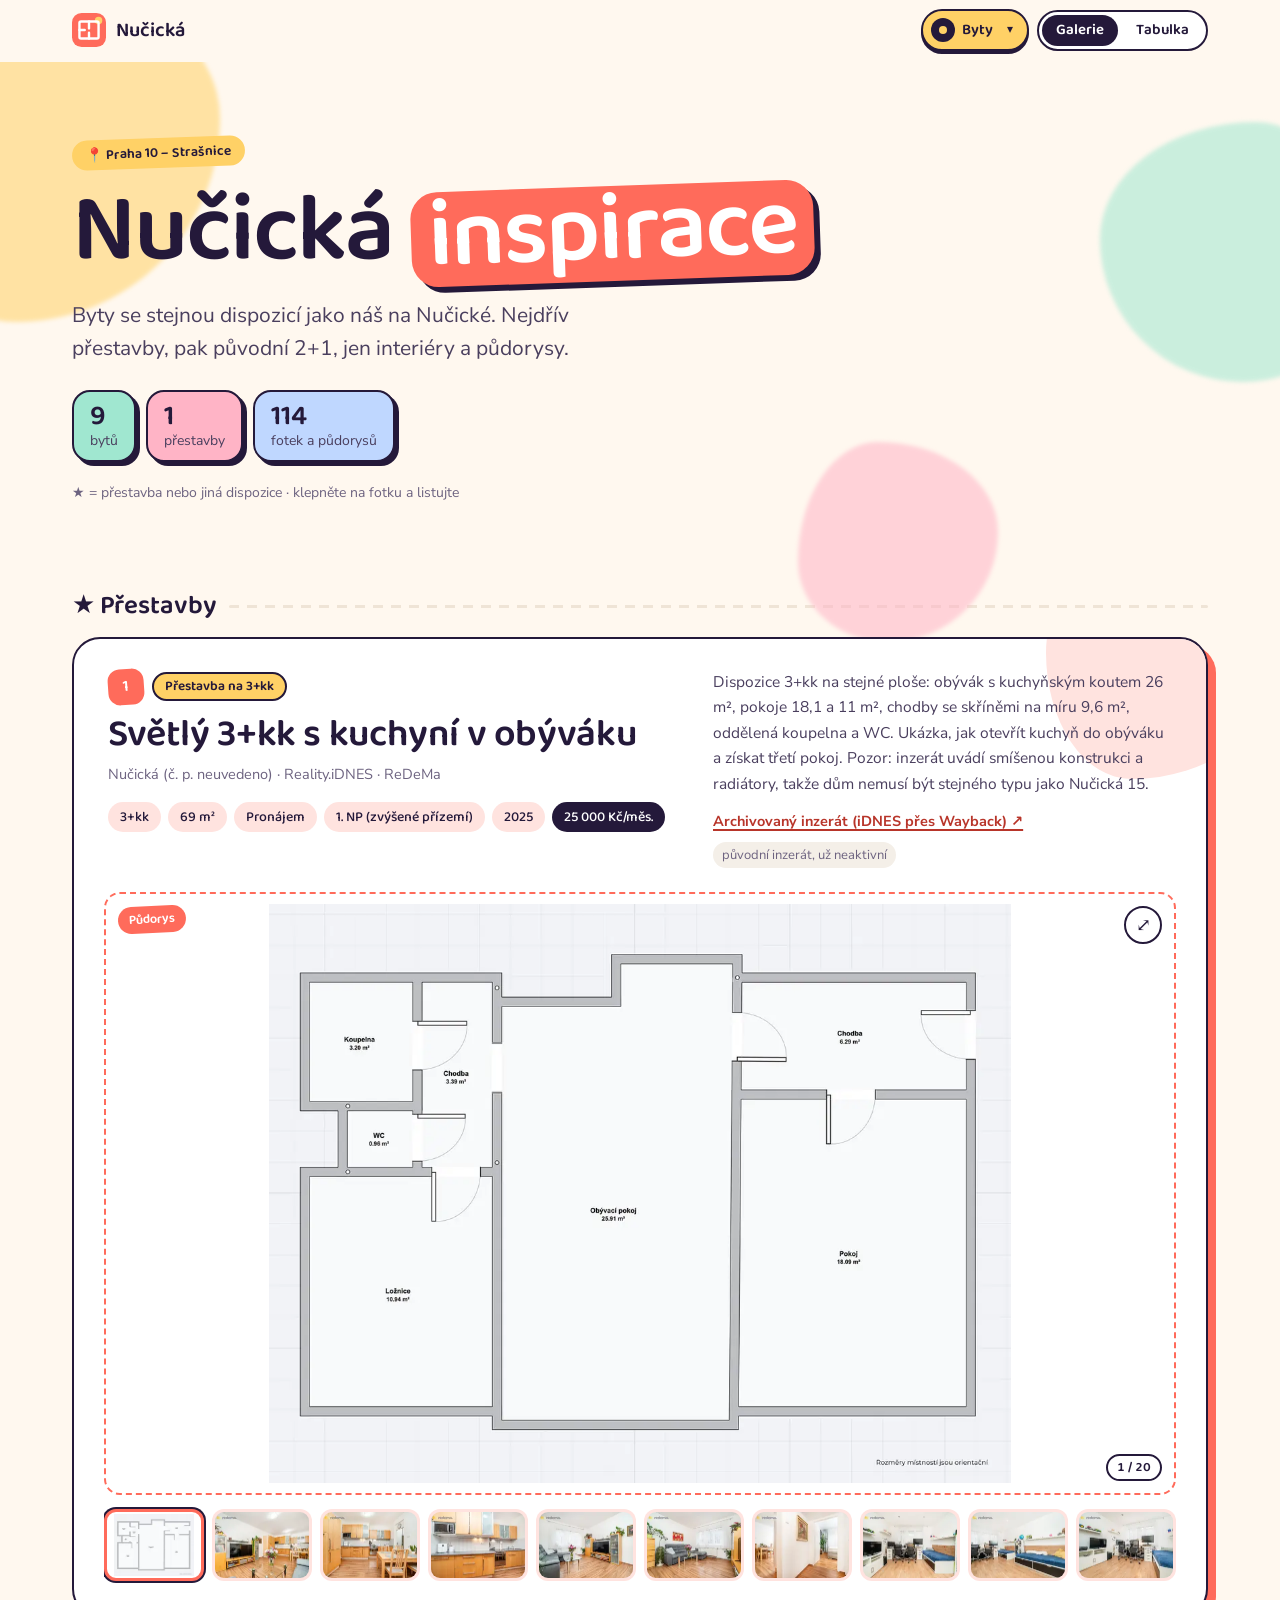
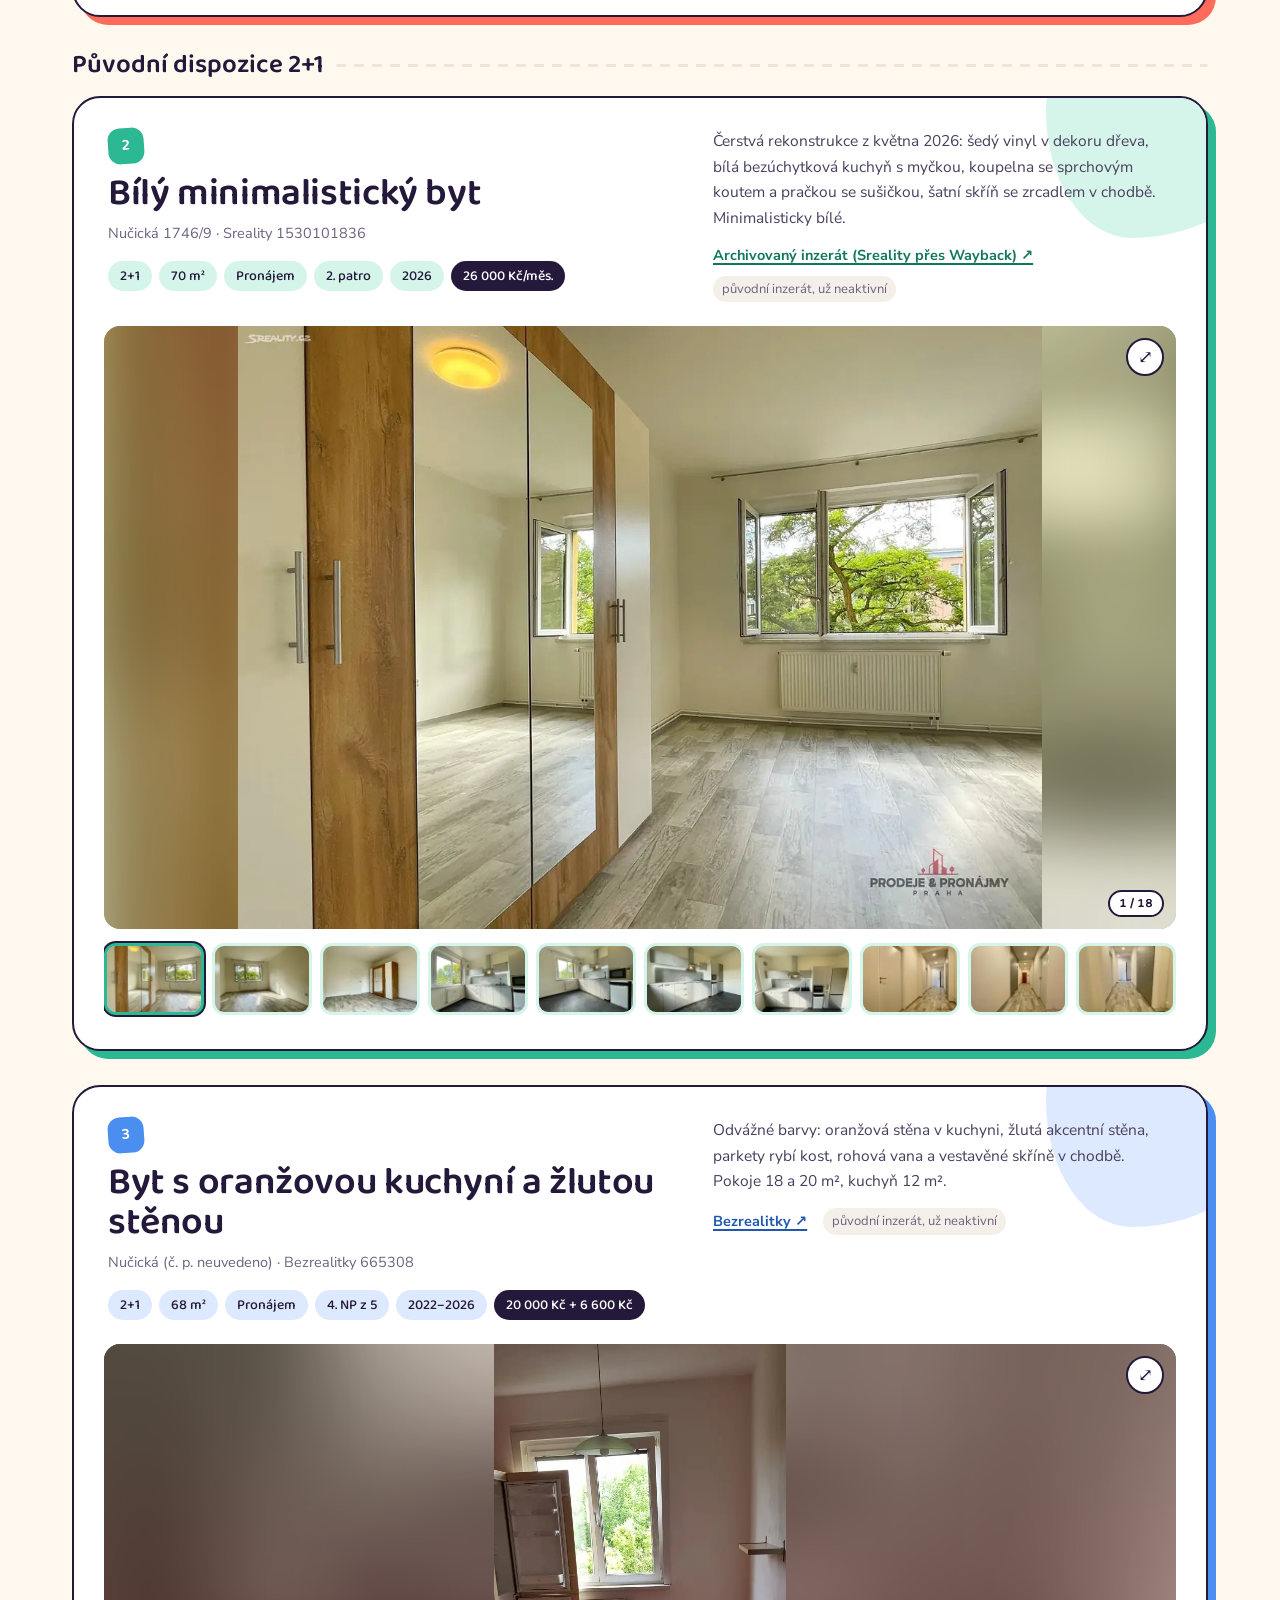
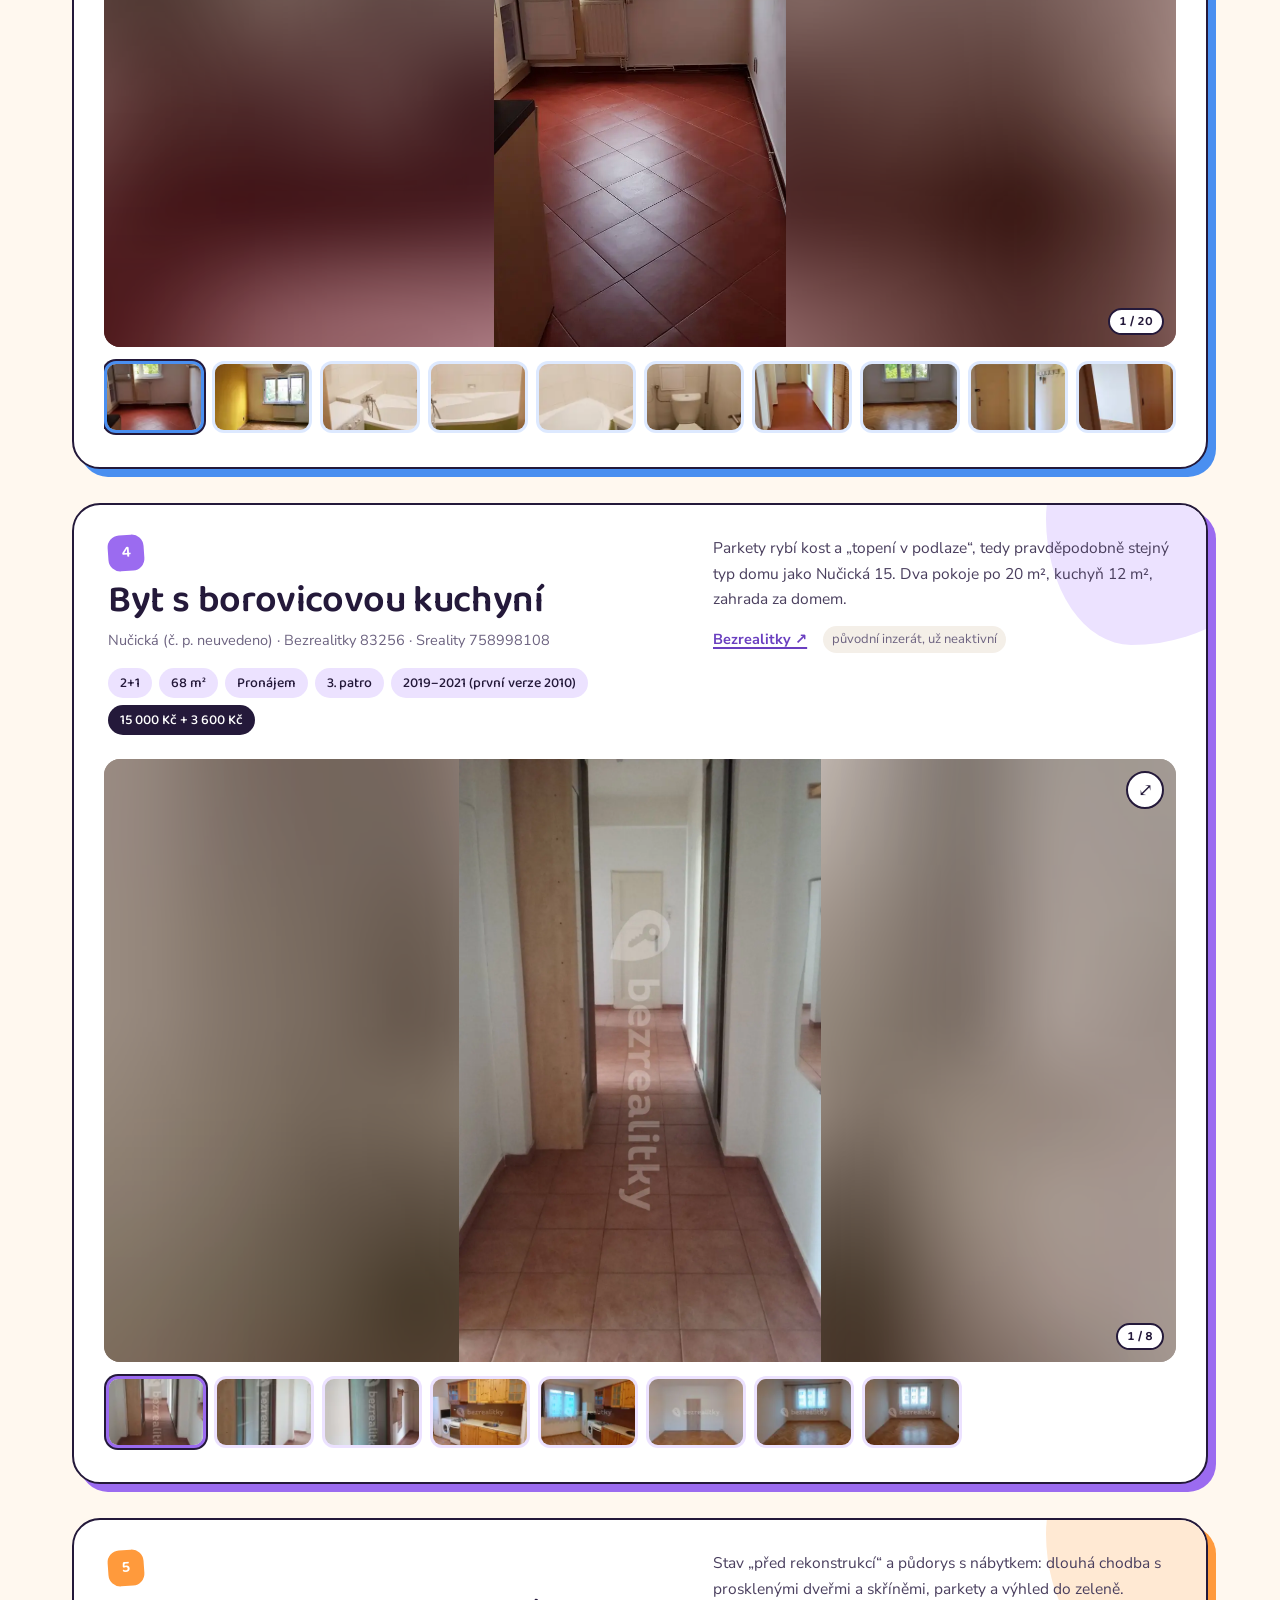
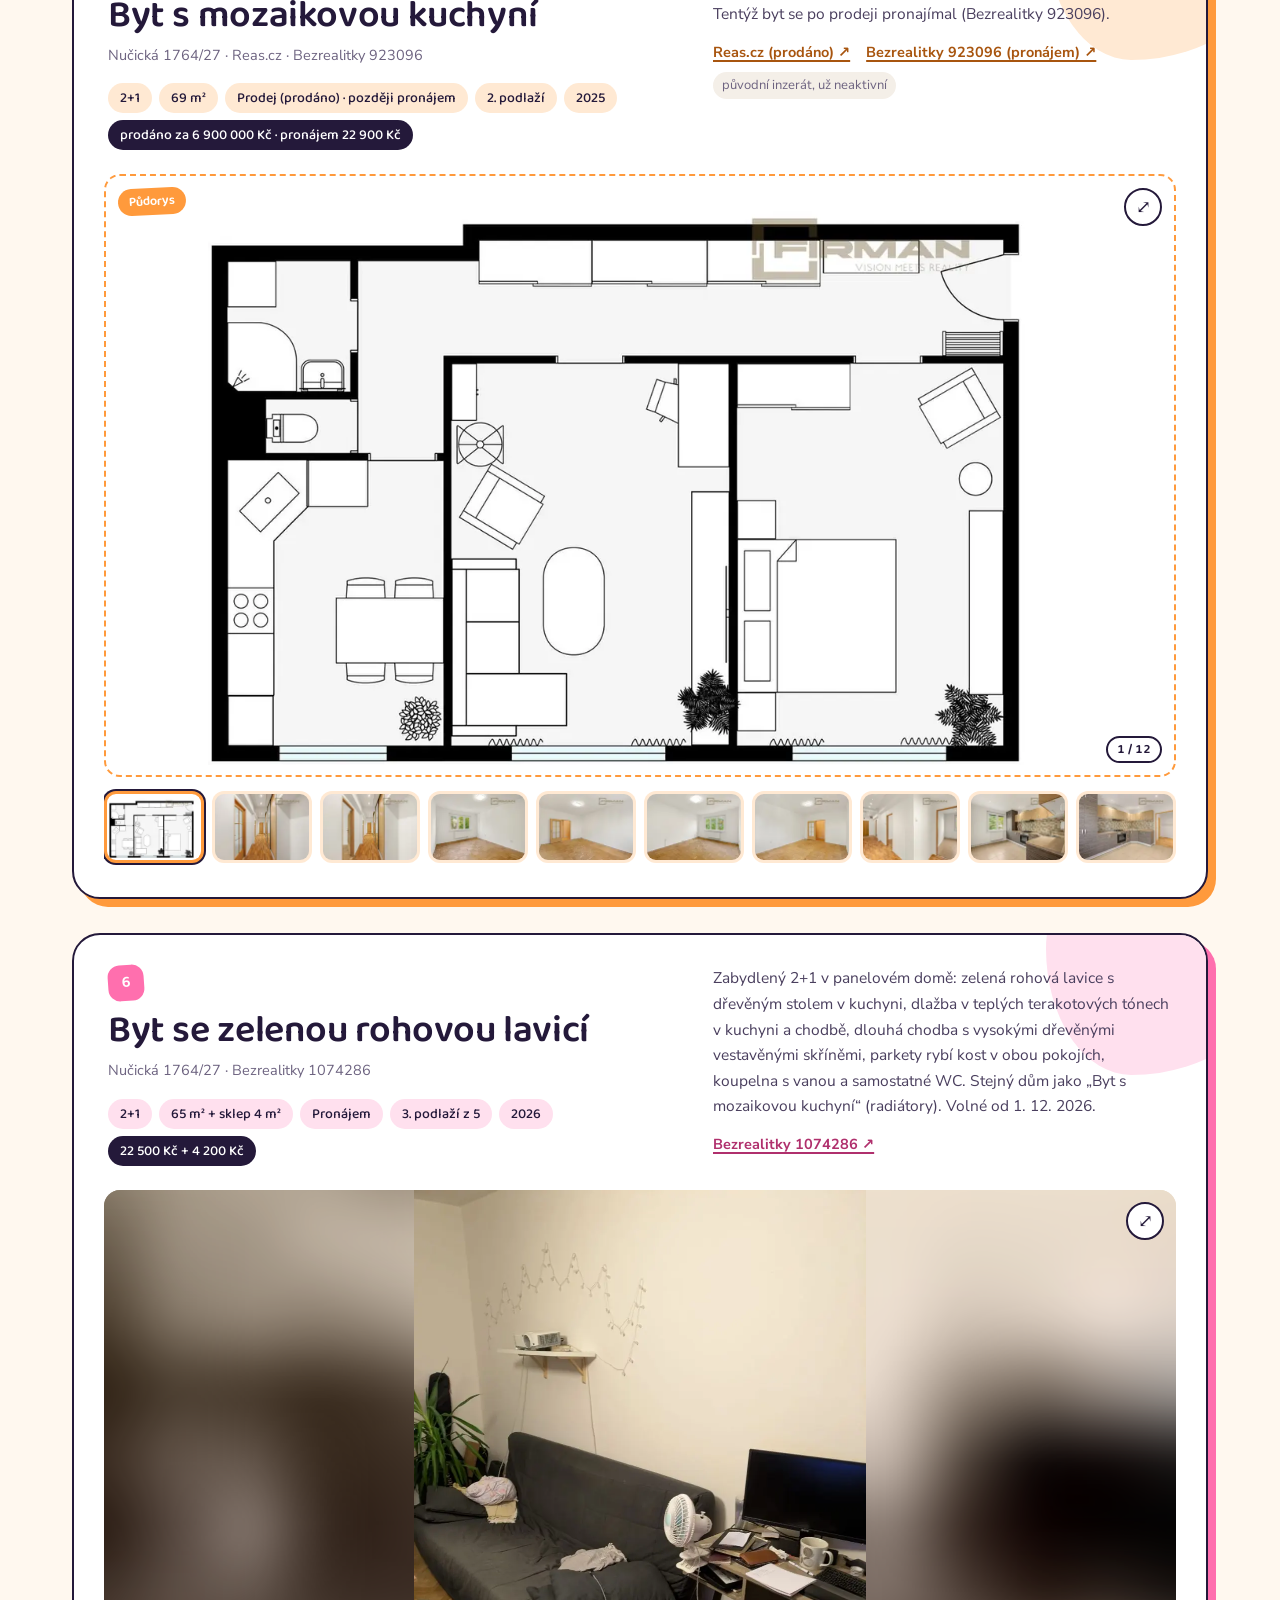
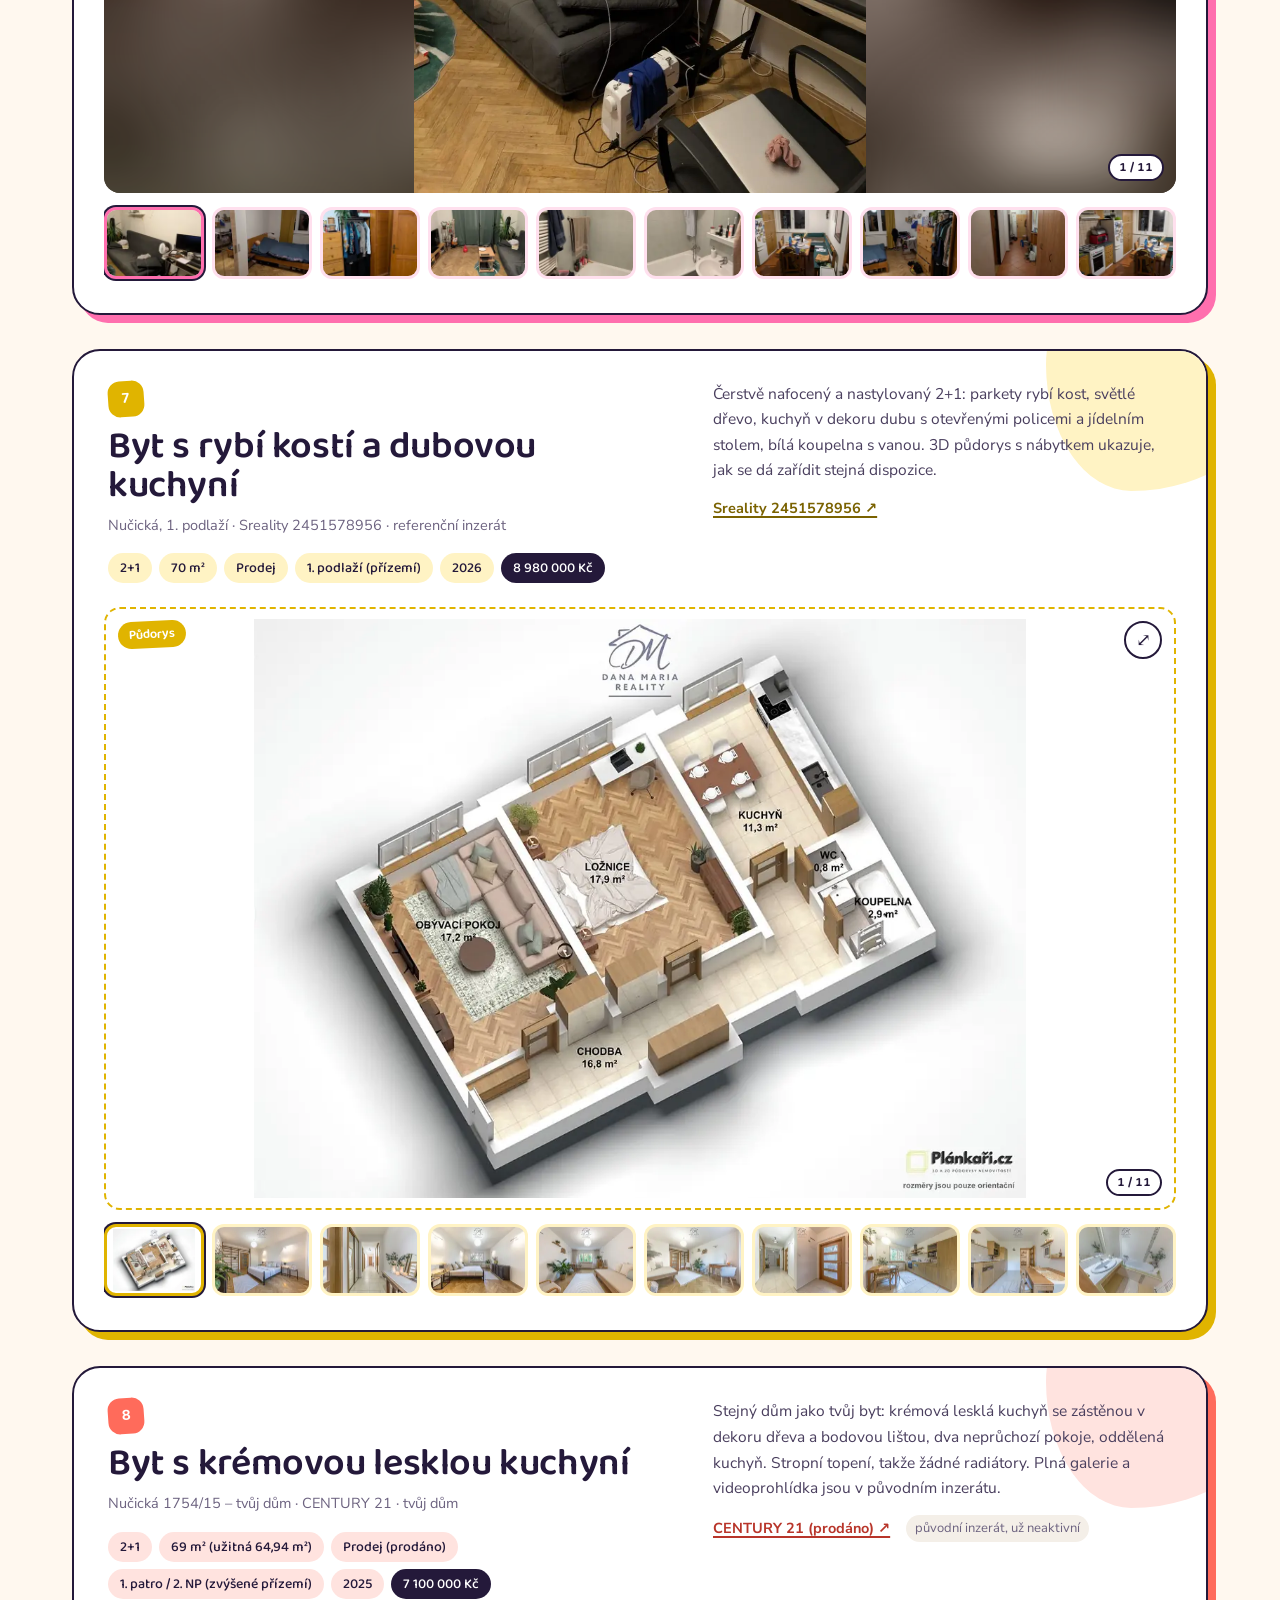
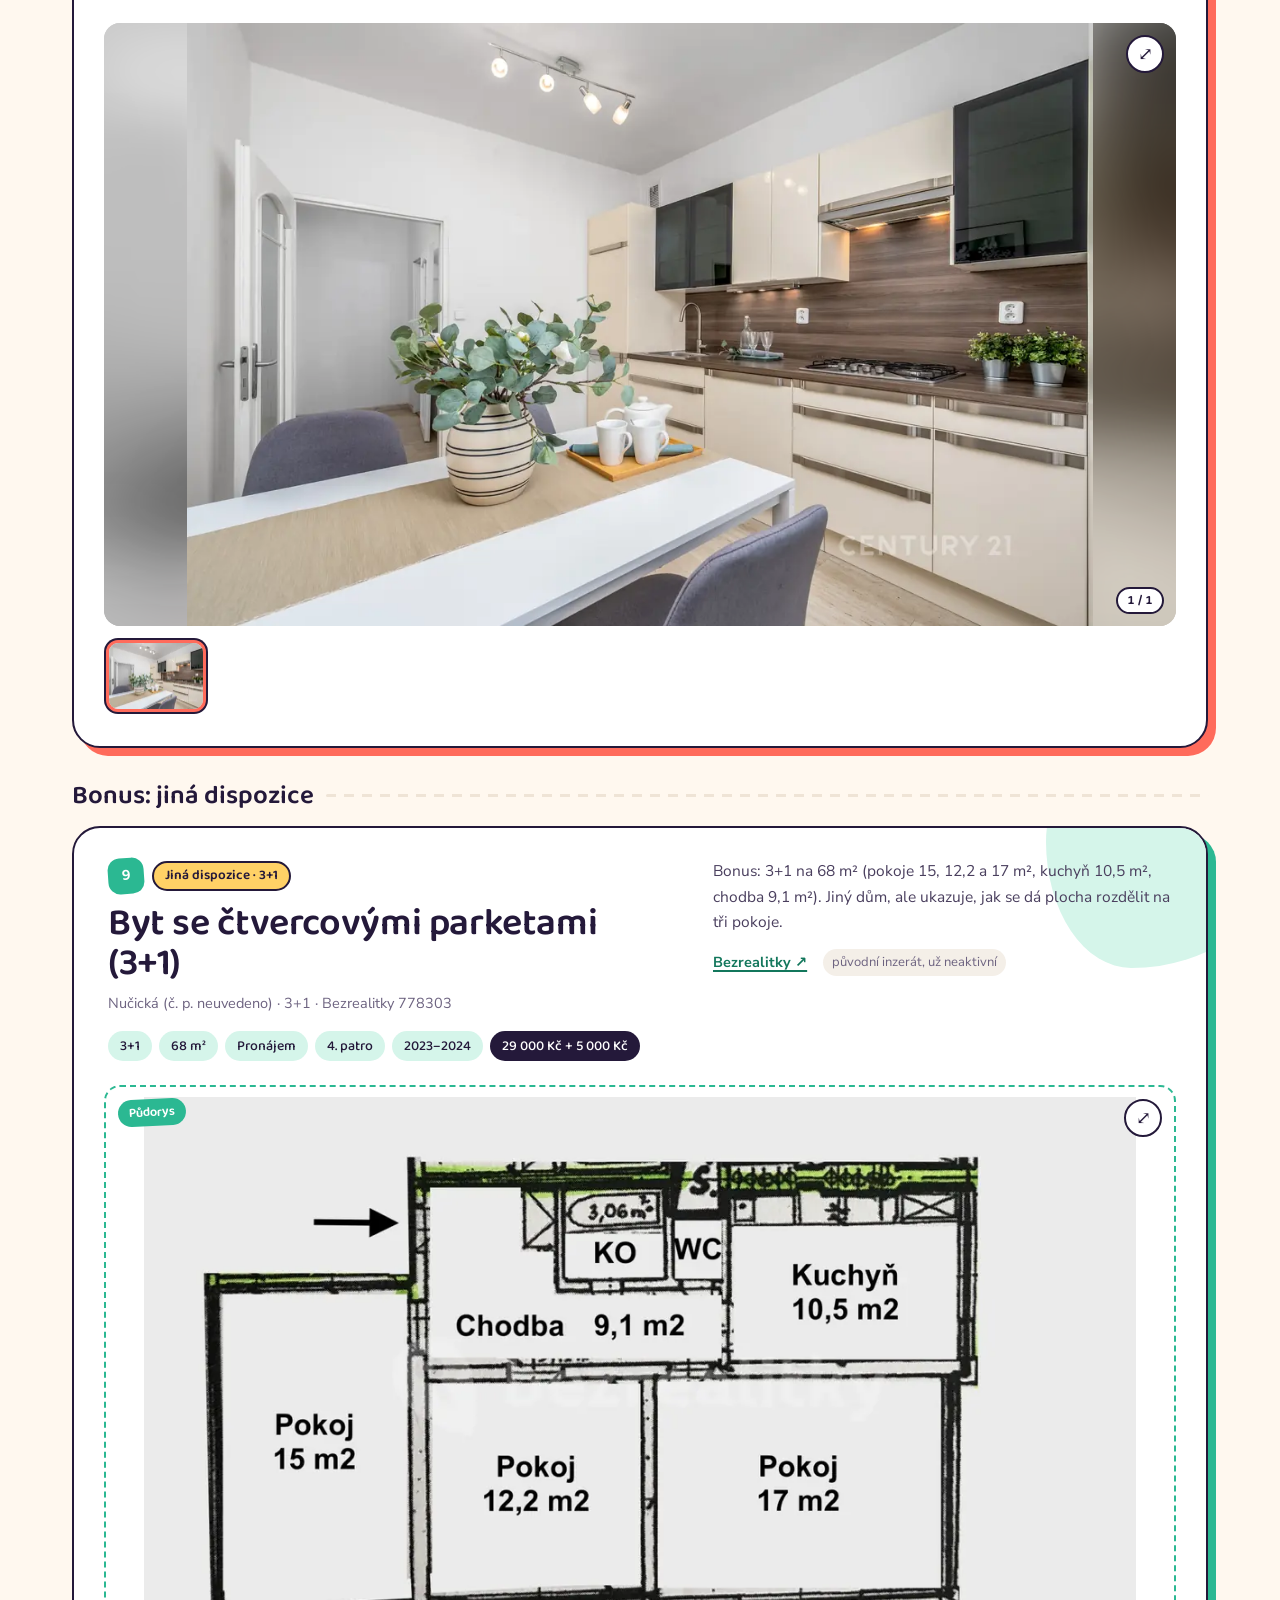
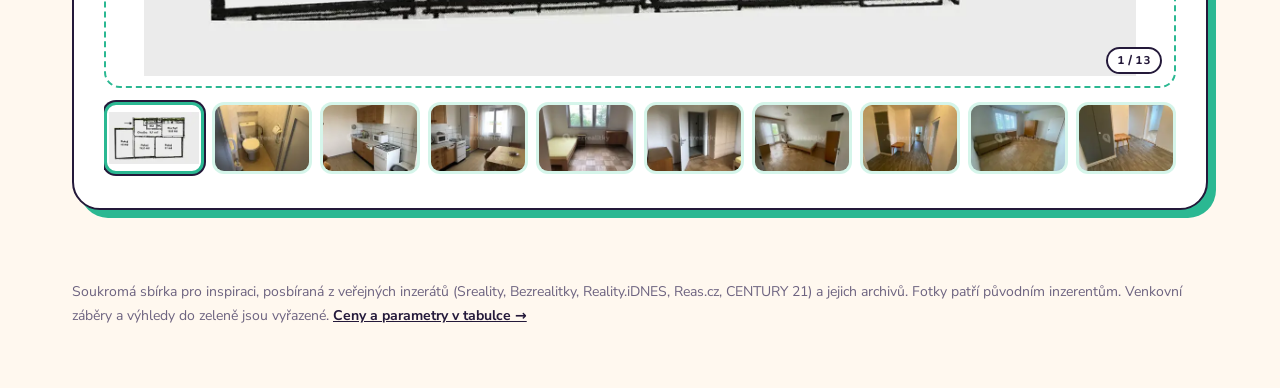
==== commit 882af6b9: "Nový byt: Bezrealitky 1074286 – 2+1 65 m², Nučická 1764/27, pronájem (Byt se zelenou rohovou lavicí)" ====
--- a/index.html
+++ b/index.html
@@ -5,57 +5,62 @@
 <title>Nučická – inspirace interiérů</title><meta name="description" content="Byty se stejnou dispozicí jako náš na Nučické: přestavby na 3+kk i původní 2+1, fotky interiérů a půdorysy pro inspiraci.">
 <meta property="og:type" content="website"><meta property="og:locale" content="cs_CZ"><meta property="og:site_name" content="Nučická – inspirace">
 <meta property="og:title" content="Nučická – inspirace interiérů"><meta property="og:description" content="Byty se stejnou dispozicí jako náš na Nučické: přestavby na 3+kk i původní 2+1, fotky interiérů a půdorysy pro inspiraci."><meta property="og:url" content="https://kajasko.github.io/nucicka-inspirace/">
-<meta property="og:image" content="https://kajasko.github.io/nucicka-inspirace/og-image.jpg?v=9f00aecb"><meta property="og:image:width" content="1200"><meta property="og:image:height" content="630"><meta property="og:image:alt" content="Koláž interiérů bytů z Nučické ulice">
-<meta name="twitter:card" content="summary_large_image"><meta name="twitter:title" content="Nučická – inspirace interiérů"><meta name="twitter:description" content="Byty se stejnou dispozicí jako náš na Nučické: přestavby na 3+kk i původní 2+1, fotky interiérů a půdorysy pro inspiraci."><meta name="twitter:image" content="https://kajasko.github.io/nucicka-inspirace/og-image.jpg?v=9f00aecb">
-<link rel="icon" href="favicon.svg?v=9f00aecb" type="image/svg+xml"><link rel="icon" href="favicon-32.png?v=9f00aecb" type="image/png" sizes="32x32"><link rel="apple-touch-icon" href="apple-touch-icon.png?v=9f00aecb" sizes="180x180">
+<meta property="og:image" content="https://kajasko.github.io/nucicka-inspirace/og-image.jpg?v=f7ab3f5d"><meta property="og:image:width" content="1200"><meta property="og:image:height" content="630"><meta property="og:image:alt" content="Koláž interiérů bytů z Nučické ulice">
+<meta name="twitter:card" content="summary_large_image"><meta name="twitter:title" content="Nučická – inspirace interiérů"><meta name="twitter:description" content="Byty se stejnou dispozicí jako náš na Nučické: přestavby na 3+kk i původní 2+1, fotky interiérů a půdorysy pro inspiraci."><meta name="twitter:image" content="https://kajasko.github.io/nucicka-inspirace/og-image.jpg?v=f7ab3f5d">
+<link rel="icon" href="favicon.svg?v=f7ab3f5d" type="image/svg+xml"><link rel="icon" href="favicon-32.png?v=f7ab3f5d" type="image/png" sizes="32x32"><link rel="apple-touch-icon" href="apple-touch-icon.png?v=f7ab3f5d" sizes="180x180">
 <link rel="preconnect" href="https://fonts.googleapis.com"><link rel="preconnect" href="https://fonts.gstatic.com" crossorigin>
 <link rel="stylesheet" href="https://fonts.googleapis.com/css2?family=Baloo+2:wght@500;600;700&family=Nunito+Sans:opsz,wght@6..12,400;6..12,700&subset=latin,latin-ext&display=swap">
 <link rel="stylesheet" href="style.css?v=11ef64a4"></head><body>
 <a class="skip" href="#main">Přeskočit na obsah</a><header class="top"><div class="wrap"><div class="bar"><a class="brand" href="index.html"><svg viewBox="0 0 64 64" aria-hidden="true"><rect width="64" height="64" rx="18" fill="#ff6b5b"/><circle cx="50" cy="14" r="7" fill="#ffd166"/><g fill="none" stroke="#fff" stroke-width="4.5" stroke-linejoin="round" stroke-linecap="round"><rect x="14" y="16" width="36" height="32" rx="3"/><path d="M32 16v13M32 37v11M14 32h10"/></g></svg><span>Nučická</span></a>
-<div class="bar-r"><div class="fm"><button class="fm-btn" type="button" aria-expanded="false" aria-controls="flatmenu"><span class="fm-dot" aria-hidden="true"></span><span class="fm-lbl">Byty</span><span class="fm-cur" aria-hidden="true"></span><span class="fm-car" aria-hidden="true">▾</span></button></div><nav class="tabs" aria-label="Stránky"><a href="index.html" aria-current="page">Galerie</a><a href="prehled.html" >Tabulka</a></nav></div></div></div></header><div class="fm-back" hidden></div><nav class="fm fm-panel" id="flatmenu" aria-label="Seznam bytů" hidden><div class="fm-head"><span class="fm-title">Vyberte byt</span><button class="fm-x" type="button" aria-label="Zavřít seznam bytů">✕</button></div><div class="fm-list"><div class="fm-grp"><p class="fm-h" id="fmh-conv">★ Přestavby</p><ul aria-labelledby="fmh-conv"><li><a class="fm-it" href="#idnes_6915a252" style="--c:#ff6b5b;--cs:#ffe3df"><span class="fm-th"><img src="img/idnes_6915a252_00_t.webp?v=d96a0626" alt="" width="56" height="56" loading="lazy" decoding="async"><span class="n">1</span></span><span class="fm-tx"><span class="fm-nm">Světlý 3+kk s kuchyní v obýváku</span><span class="fm-meta">3+kk · 69 m²<span class="fm-tag">★ Přestavba</span></span></span></a></li></ul></div><div class="fm-grp"><p class="fm-h" id="fmh-orig">Původní 2+1</p><ul aria-labelledby="fmh-orig"><li><a class="fm-it" href="#1530101836" style="--c:#2bb892;--cs:#d5f5ea"><span class="fm-th"><img src="img/1530101836_01_t.webp?v=b438113b" alt="" width="56" height="56" loading="lazy" decoding="async"><span class="n">2</span></span><span class="fm-tx"><span class="fm-nm">Bílý minimalistický byt</span><span class="fm-meta">2+1 · 70 m²</span></span></a></li><li><a class="fm-it" href="#br_665308" style="--c:#4a8ff0;--cs:#dde9ff"><span class="fm-th"><img src="img/br_665308_00_t.webp?v=3c4b7c42" alt="" width="56" height="56" loading="lazy" decoding="async"><span class="n">3</span></span><span class="fm-tx"><span class="fm-nm">Byt s oranžovou kuchyní a žlutou stěnou</span><span class="fm-meta">2+1 · 68 m²</span></span></a></li><li><a class="fm-it" href="#br_83256" style="--c:#9b6bf0;--cs:#ece2ff"><span class="fm-th"><img src="img/br_83256_02_t.webp?v=c6e63699" alt="" width="56" height="56" loading="lazy" decoding="async"><span class="n">4</span></span><span class="fm-tx"><span class="fm-nm">Byt s borovicovou kuchyní</span><span class="fm-meta">2+1 · 68 m²</span></span></a></li><li><a class="fm-it" href="#reas_1764_27" style="--c:#ff9a3c;--cs:#ffe9d3"><span class="fm-th"><img src="img/reas_1764_27_00_t.webp?v=a5215efa" alt="" width="56" height="56" loading="lazy" decoding="async"><span class="n">5</span></span><span class="fm-tx"><span class="fm-nm">Byt s mozaikovou kuchyní</span><span class="fm-meta">2+1 · 69 m²</span></span></a></li><li><a class="fm-it" href="#ref_2451578956" style="--c:#ff6fae;--cs:#ffe0ee"><span class="fm-th"><img src="img/ref_2451578956_00_t.webp?v=53e89a51" alt="" width="56" height="56" loading="lazy" decoding="async"><span class="n">6</span></span><span class="fm-tx"><span class="fm-nm">Byt s rybí kostí a dubovou kuchyní</span><span class="fm-meta">2+1 · 70 m²</span></span></a></li><li><a class="fm-it" href="#c21_1754_15" style="--c:#e0b400;--cs:#fff3c4"><span class="fm-th"><img src="img/c21_1754_15_00_t.webp?v=0f2f0d72" alt="" width="56" height="56" loading="lazy" decoding="async"><span class="n">7</span></span><span class="fm-tx"><span class="fm-nm">Byt s krémovou lesklou kuchyní</span><span class="fm-meta">2+1 · 69 m² (užitná 64,94 m²)</span></span></a></li></ul></div><div class="fm-grp"><p class="fm-h" id="fmh-bonus">Ostatní</p><ul aria-labelledby="fmh-bonus"><li><a class="fm-it" href="#br_778303" style="--c:#ff6b5b;--cs:#ffe3df"><span class="fm-th"><img src="img/br_778303_01_t.webp?v=eaba7c88" alt="" width="56" height="56" loading="lazy" decoding="async"><span class="n">8</span></span><span class="fm-tx"><span class="fm-nm">Byt se čtvercovými parketami (3+1)</span><span class="fm-meta">3+1 · 68 m²</span></span></a></li></ul></div></div></nav>
+<div class="bar-r"><div class="fm"><button class="fm-btn" type="button" aria-expanded="false" aria-controls="flatmenu"><span class="fm-dot" aria-hidden="true"></span><span class="fm-lbl">Byty</span><span class="fm-cur" aria-hidden="true"></span><span class="fm-car" aria-hidden="true">▾</span></button></div><nav class="tabs" aria-label="Stránky"><a href="index.html" aria-current="page">Galerie</a><a href="prehled.html" >Tabulka</a></nav></div></div></div></header><div class="fm-back" hidden></div><nav class="fm fm-panel" id="flatmenu" aria-label="Seznam bytů" hidden><div class="fm-head"><span class="fm-title">Vyberte byt</span><button class="fm-x" type="button" aria-label="Zavřít seznam bytů">✕</button></div><div class="fm-list"><div class="fm-grp"><p class="fm-h" id="fmh-conv">★ Přestavby</p><ul aria-labelledby="fmh-conv"><li><a class="fm-it" href="#idnes_6915a252" style="--c:#ff6b5b;--cs:#ffe3df"><span class="fm-th"><img src="img/idnes_6915a252_00_t.webp?v=d96a0626" alt="" width="56" height="56" loading="lazy" decoding="async"><span class="n">1</span></span><span class="fm-tx"><span class="fm-nm">Světlý 3+kk s kuchyní v obýváku</span><span class="fm-meta">3+kk · 69 m²<span class="fm-tag">★ Přestavba</span></span></span></a></li></ul></div><div class="fm-grp"><p class="fm-h" id="fmh-orig">Původní 2+1</p><ul aria-labelledby="fmh-orig"><li><a class="fm-it" href="#1530101836" style="--c:#2bb892;--cs:#d5f5ea"><span class="fm-th"><img src="img/1530101836_01_t.webp?v=b438113b" alt="" width="56" height="56" loading="lazy" decoding="async"><span class="n">2</span></span><span class="fm-tx"><span class="fm-nm">Bílý minimalistický byt</span><span class="fm-meta">2+1 · 70 m²</span></span></a></li><li><a class="fm-it" href="#br_665308" style="--c:#4a8ff0;--cs:#dde9ff"><span class="fm-th"><img src="img/br_665308_00_t.webp?v=3c4b7c42" alt="" width="56" height="56" loading="lazy" decoding="async"><span class="n">3</span></span><span class="fm-tx"><span class="fm-nm">Byt s oranžovou kuchyní a žlutou stěnou</span><span class="fm-meta">2+1 · 68 m²</span></span></a></li><li><a class="fm-it" href="#br_83256" style="--c:#9b6bf0;--cs:#ece2ff"><span class="fm-th"><img src="img/br_83256_02_t.webp?v=c6e63699" alt="" width="56" height="56" loading="lazy" decoding="async"><span class="n">4</span></span><span class="fm-tx"><span class="fm-nm">Byt s borovicovou kuchyní</span><span class="fm-meta">2+1 · 68 m²</span></span></a></li><li><a class="fm-it" href="#reas_1764_27" style="--c:#ff9a3c;--cs:#ffe9d3"><span class="fm-th"><img src="img/reas_1764_27_00_t.webp?v=a5215efa" alt="" width="56" height="56" loading="lazy" decoding="async"><span class="n">5</span></span><span class="fm-tx"><span class="fm-nm">Byt s mozaikovou kuchyní</span><span class="fm-meta">2+1 · 69 m²</span></span></a></li><li><a class="fm-it" href="#br_1074286" style="--c:#ff6fae;--cs:#ffe0ee"><span class="fm-th"><img src="img/br_1074286_00_t.webp?v=4636d3be" alt="" width="56" height="56" loading="lazy" decoding="async"><span class="n">6</span></span><span class="fm-tx"><span class="fm-nm">Byt se zelenou rohovou lavicí</span><span class="fm-meta">2+1 · 65 m² + sklep 4 m²</span></span></a></li><li><a class="fm-it" href="#ref_2451578956" style="--c:#e0b400;--cs:#fff3c4"><span class="fm-th"><img src="img/ref_2451578956_00_t.webp?v=53e89a51" alt="" width="56" height="56" loading="lazy" decoding="async"><span class="n">7</span></span><span class="fm-tx"><span class="fm-nm">Byt s rybí kostí a dubovou kuchyní</span><span class="fm-meta">2+1 · 70 m²</span></span></a></li><li><a class="fm-it" href="#c21_1754_15" style="--c:#ff6b5b;--cs:#ffe3df"><span class="fm-th"><img src="img/c21_1754_15_00_t.webp?v=0f2f0d72" alt="" width="56" height="56" loading="lazy" decoding="async"><span class="n">8</span></span><span class="fm-tx"><span class="fm-nm">Byt s krémovou lesklou kuchyní</span><span class="fm-meta">2+1 · 69 m² (užitná 64,94 m²)</span></span></a></li></ul></div><div class="fm-grp"><p class="fm-h" id="fmh-bonus">Ostatní</p><ul aria-labelledby="fmh-bonus"><li><a class="fm-it" href="#br_778303" style="--c:#2bb892;--cs:#d5f5ea"><span class="fm-th"><img src="img/br_778303_01_t.webp?v=eaba7c88" alt="" width="56" height="56" loading="lazy" decoding="async"><span class="n">9</span></span><span class="fm-tx"><span class="fm-nm">Byt se čtvercovými parketami (3+1)</span><span class="fm-meta">3+1 · 68 m²</span></span></a></li></ul></div></div></nav>
 <main id="main" class="wrap">
 <section class="hero"><div class="blobs" aria-hidden="true"><i></i><i></i><i></i></div><span class="eyebrow">📍 Praha 10 – Strašnice</span>
 <h1>Nučická <span class="hl">inspirace</span></h1>
 <p class="lead">Byty se stejnou dispozicí jako náš na Nučické. Nejdřív přestavby, pak původní 2+1, jen interiéry a půdorysy.</p>
-<ul class="stats"><li><b>8</b>bytů</li><li><b>1</b>přestavby</li><li><b>103</b>fotek a půdorysů</li></ul>
+<ul class="stats"><li><b>9</b>bytů</li><li><b>1</b>přestavby</li><li><b>114</b>fotek a půdorysů</li></ul>
 <p class="legend">★ = přestavba nebo jiná dispozice · klepněte na fotku a listujte</p></section>
 <div class="group"><h2>★ Přestavby</h2></div><article class="flat" id="idnes_6915a252" style="--c:#ff6b5b;--cs:#ffe3df;--cd:#b8352a" data-name="Světlý 3+kk s kuchyní v obýváku" aria-labelledby="h-idnes_6915a252">
-<div class="flat-head"><div><div class="kicker"><span class="num" aria-label="Byt 1 z 8">1</span><span class="tag">Přestavba na 3+kk</span></div>
+<div class="flat-head"><div><div class="kicker"><span class="num" aria-label="Byt 1 z 9">1</span><span class="tag">Přestavba na 3+kk</span></div>
 <h3 id="h-idnes_6915a252">Světlý 3+kk s kuchyní v obýváku</h3><p class="sub">Nučická (č. p. neuvedeno) · Reality.iDNES · ReDeMa</p>
 <ul class="chips" aria-label="Parametry"><li>3+kk</li><li>69 m²</li><li>Pronájem</li><li>1. NP (zvýšené přízemí)</li><li>2025</li><li class="price">25 000 Kč/měs.</li></ul></div>
 <div><p class="note">Dispozice 3+kk na stejné ploše: obývák s kuchyňským koutem 26 m², pokoje 18,1 a 11 m², chodby se skříněmi na míru 9,6 m², oddělená koupelna a WC. Ukázka, jak otevřít kuchyň do obýváku a získat třetí pokoj. Pozor: inzerát uvádí smíšenou konstrukci a radiátory, takže dům nemusí být stejného typu jako Nučická 15.</p><div class="links"><a href="http://web.archive.org/web/20251221082834/https://reality.idnes.cz/detail/pronajem/byt/praha-10-nucicka/6915a252bdbde282c6051e48/" target="_blank" rel="noopener">Archivovaný inzerát (iDNES přes Wayback) ↗</a><span class="inactive">původní inzerát, už neaktivní</span></div></div></div>
 <div class="viewer"><button class="main plan" type="button" aria-label="Otevřít na celou obrazovku: Půdorys – Světlý 3+kk s kuchyní v obýváku" style="background-image:url([data-uri])"><span class="badge">Půdorys</span><span class="count">1 / 20</span><span class="zoom" aria-hidden="true">⤢</span><img src="img/idnes_6915a252_29_m.webp?v=6d40268f" srcset="img/idnes_6915a252_29_s.webp?v=6d40268f 440w, img/idnes_6915a252_29_m.webp?v=6d40268f 1100w, img/idnes_6915a252_29.webp?v=6d40268f 1280w" sizes="(max-width:1200px) 92vw, 1100px" alt="Půdorys – Světlý 3+kk s kuchyní v obýváku" loading="eager" fetchpriority="high" decoding="async"></button><ul class="thumbs" aria-label="Fotky: Světlý 3+kk s kuchyní v obýváku"><li><button class="ph plan" type="button" data-full="img/idnes_6915a252_29.webp?v=6d40268f" data-m="img/idnes_6915a252_29_m.webp?v=6d40268f" data-s="img/idnes_6915a252_29_s.webp?v=6d40268f" data-mw="1100" data-fw="1280" data-plan="1" aria-label="Zobrazit: Půdorys – Světlý 3+kk s kuchyní v obýváku" aria-pressed="true"><img src="img/idnes_6915a252_29_t.webp?v=6d40268f" width="200" height="156" alt="" loading="lazy" decoding="async"></button></li><li><button class="ph" type="button" data-full="img/idnes_6915a252_00.webp?v=d96a0626" data-m="img/idnes_6915a252_00_m.webp?v=d96a0626" data-s="img/idnes_6915a252_00_s.webp?v=d96a0626" data-mw="1100" data-fw="1500" data-plan="0" aria-label="Zobrazit: Světlý 3+kk s kuchyní v obýváku, fotka 2 z 20" aria-pressed="false"><img src="img/idnes_6915a252_00_t.webp?v=d96a0626" width="200" height="133" alt="" loading="lazy" decoding="async"></button></li><li><button class="ph" type="button" data-full="img/idnes_6915a252_01.webp?v=a24ed82f" data-m="img/idnes_6915a252_01_m.webp?v=a24ed82f" data-s="img/idnes_6915a252_01_s.webp?v=a24ed82f" data-mw="1100" data-fw="1500" data-plan="0" aria-label="Zobrazit: Světlý 3+kk s kuchyní v obýváku, fotka 3 z 20" aria-pressed="false"><img src="img/idnes_6915a252_01_t.webp?v=a24ed82f" width="200" height="133" alt="" loading="lazy" decoding="async"></button></li><li><button class="ph" type="button" data-full="img/idnes_6915a252_02.webp?v=5245bfa8" data-m="img/idnes_6915a252_02_m.webp?v=5245bfa8" data-s="img/idnes_6915a252_02_s.webp?v=5245bfa8" data-mw="1100" data-fw="1500" data-plan="0" aria-label="Zobrazit: Světlý 3+kk s kuchyní v obýváku, fotka 4 z 20" aria-pressed="false"><img src="img/idnes_6915a252_02_t.webp?v=5245bfa8" width="200" height="133" alt="" loading="lazy" decoding="async"></button></li><li><button class="ph" type="button" data-full="img/idnes_6915a252_03.webp?v=52087965" data-m="img/idnes_6915a252_03_m.webp?v=52087965" data-s="img/idnes_6915a252_03_s.webp?v=52087965" data-mw="1100" data-fw="1500" data-plan="0" aria-label="Zobrazit: Světlý 3+kk s kuchyní v obýváku, fotka 5 z 20" aria-pressed="false"><img src="img/idnes_6915a252_03_t.webp?v=52087965" width="200" height="133" alt="" loading="lazy" decoding="async"></button></li><li><button class="ph" type="button" data-full="img/idnes_6915a252_04.webp?v=a2ba182b" data-m="img/idnes_6915a252_04_m.webp?v=a2ba182b" data-s="img/idnes_6915a252_04_s.webp?v=a2ba182b" data-mw="1100" data-fw="1500" data-plan="0" aria-label="Zobrazit: Světlý 3+kk s kuchyní v obýváku, fotka 6 z 20" aria-pressed="false"><img src="img/idnes_6915a252_04_t.webp?v=a2ba182b" width="200" height="133" alt="" loading="lazy" decoding="async"></button></li><li><button class="ph" type="button" data-full="img/idnes_6915a252_06.webp?v=a269ac49" data-m="img/idnes_6915a252_06_m.webp?v=a269ac49" data-s="img/idnes_6915a252_06_s.webp?v=a269ac49" data-mw="1100" data-fw="1500" data-plan="0" aria-label="Zobrazit: Světlý 3+kk s kuchyní v obýváku, fotka 7 z 20" aria-pressed="false"><img src="img/idnes_6915a252_06_t.webp?v=a269ac49" width="200" height="133" alt="" loading="lazy" decoding="async"></button></li><li><button class="ph" type="button" data-full="img/idnes_6915a252_07.webp?v=cc3b10ae" data-m="img/idnes_6915a252_07_m.webp?v=cc3b10ae" data-s="img/idnes_6915a252_07_s.webp?v=cc3b10ae" data-mw="1100" data-fw="1500" data-plan="0" aria-label="Zobrazit: Světlý 3+kk s kuchyní v obýváku, fotka 8 z 20" aria-pressed="false"><img src="img/idnes_6915a252_07_t.webp?v=cc3b10ae" width="200" height="133" alt="" loading="lazy" decoding="async"></button></li><li><button class="ph" type="button" data-full="img/idnes_6915a252_08.webp?v=c80e8b35" data-m="img/idnes_6915a252_08_m.webp?v=c80e8b35" data-s="img/idnes_6915a252_08_s.webp?v=c80e8b35" data-mw="1100" data-fw="1500" data-plan="0" aria-label="Zobrazit: Světlý 3+kk s kuchyní v obýváku, fotka 9 z 20" aria-pressed="false"><img src="img/idnes_6915a252_08_t.webp?v=c80e8b35" width="200" height="133" alt="" loading="lazy" decoding="async"></button></li><li><button class="ph" type="button" data-full="img/idnes_6915a252_09.webp?v=5910a636" data-m="img/idnes_6915a252_09_m.webp?v=5910a636" data-s="img/idnes_6915a252_09_s.webp?v=5910a636" data-mw="1100" data-fw="1500" data-plan="0" aria-label="Zobrazit: Světlý 3+kk s kuchyní v obýváku, fotka 10 z 20" aria-pressed="false"><img src="img/idnes_6915a252_09_t.webp?v=5910a636" width="200" height="133" alt="" loading="lazy" decoding="async"></button></li><li><button class="ph" type="button" data-full="img/idnes_6915a252_10.webp?v=3c3fdff8" data-m="img/idnes_6915a252_10_m.webp?v=3c3fdff8" data-s="img/idnes_6915a252_10_s.webp?v=3c3fdff8" data-mw="1100" data-fw="1500" data-plan="0" aria-label="Zobrazit: Světlý 3+kk s kuchyní v obýváku, fotka 11 z 20" aria-pressed="false"><img src="img/idnes_6915a252_10_t.webp?v=3c3fdff8" width="200" height="133" alt="" loading="lazy" decoding="async"></button></li><li><button class="ph" type="button" data-full="img/idnes_6915a252_11.webp?v=345be9ad" data-m="img/idnes_6915a252_11_m.webp?v=345be9ad" data-s="img/idnes_6915a252_11_s.webp?v=345be9ad" data-mw="1100" data-fw="1500" data-plan="0" aria-label="Zobrazit: Světlý 3+kk s kuchyní v obýváku, fotka 12 z 20" aria-pressed="false"><img src="img/idnes_6915a252_11_t.webp?v=345be9ad" width="200" height="133" alt="" loading="lazy" decoding="async"></button></li><li><button class="ph" type="button" data-full="img/idnes_6915a252_12.webp?v=bb9c5602" data-m="img/idnes_6915a252_12_m.webp?v=bb9c5602" data-s="img/idnes_6915a252_12_s.webp?v=bb9c5602" data-mw="1100" data-fw="1500" data-plan="0" aria-label="Zobrazit: Světlý 3+kk s kuchyní v obýváku, fotka 13 z 20" aria-pressed="false"><img src="img/idnes_6915a252_12_t.webp?v=bb9c5602" width="200" height="133" alt="" loading="lazy" decoding="async"></button></li><li><button class="ph" type="button" data-full="img/idnes_6915a252_13.webp?v=4b4c44ae" data-m="img/idnes_6915a252_13_m.webp?v=4b4c44ae" data-s="img/idnes_6915a252_13_s.webp?v=4b4c44ae" data-mw="1100" data-fw="1500" data-plan="0" aria-label="Zobrazit: Světlý 3+kk s kuchyní v obýváku, fotka 14 z 20" aria-pressed="false"><img src="img/idnes_6915a252_13_t.webp?v=4b4c44ae" width="200" height="133" alt="" loading="lazy" decoding="async"></button></li><li><button class="ph" type="button" data-full="img/idnes_6915a252_14.webp?v=833a81a2" data-m="img/idnes_6915a252_14_m.webp?v=833a81a2" data-s="img/idnes_6915a252_14_s.webp?v=833a81a2" data-mw="1100" data-fw="1500" data-plan="0" aria-label="Zobrazit: Světlý 3+kk s kuchyní v obýváku, fotka 15 z 20" aria-pressed="false"><img src="img/idnes_6915a252_14_t.webp?v=833a81a2" width="200" height="133" alt="" loading="lazy" decoding="async"></button></li><li><button class="ph" type="button" data-full="img/idnes_6915a252_15.webp?v=11c0ae6c" data-m="img/idnes_6915a252_15_m.webp?v=11c0ae6c" data-s="img/idnes_6915a252_15_s.webp?v=11c0ae6c" data-mw="1100" data-fw="1500" data-plan="0" aria-label="Zobrazit: Světlý 3+kk s kuchyní v obýváku, fotka 16 z 20" aria-pressed="false"><img src="img/idnes_6915a252_15_t.webp?v=11c0ae6c" width="200" height="133" alt="" loading="lazy" decoding="async"></button></li><li><button class="ph" type="button" data-full="img/idnes_6915a252_17.webp?v=924f67b0" data-m="img/idnes_6915a252_17_m.webp?v=924f67b0" data-s="img/idnes_6915a252_17_s.webp?v=924f67b0" data-mw="1100" data-fw="1500" data-plan="0" aria-label="Zobrazit: Světlý 3+kk s kuchyní v obýváku, fotka 17 z 20" aria-pressed="false"><img src="img/idnes_6915a252_17_t.webp?v=924f67b0" width="200" height="133" alt="" loading="lazy" decoding="async"></button></li><li><button class="ph" type="button" data-full="img/idnes_6915a252_18.webp?v=b0c22b28" data-m="img/idnes_6915a252_18_m.webp?v=b0c22b28" data-s="img/idnes_6915a252_18_s.webp?v=b0c22b28" data-mw="1100" data-fw="1500" data-plan="0" aria-label="Zobrazit: Světlý 3+kk s kuchyní v obýváku, fotka 18 z 20" aria-pressed="false"><img src="img/idnes_6915a252_18_t.webp?v=b0c22b28" width="200" height="133" alt="" loading="lazy" decoding="async"></button></li><li><button class="ph" type="button" data-full="img/idnes_6915a252_19.webp?v=48a2f719" data-m="img/idnes_6915a252_19_m.webp?v=48a2f719" data-s="img/idnes_6915a252_19_s.webp?v=48a2f719" data-mw="1100" data-fw="1500" data-plan="0" aria-label="Zobrazit: Světlý 3+kk s kuchyní v obýváku, fotka 19 z 20" aria-pressed="false"><img src="img/idnes_6915a252_19_t.webp?v=48a2f719" width="200" height="133" alt="" loading="lazy" decoding="async"></button></li><li><button class="ph" type="button" data-full="img/idnes_6915a252_20.webp?v=ca374a03" data-m="img/idnes_6915a252_20_m.webp?v=ca374a03" data-s="img/idnes_6915a252_20_s.webp?v=ca374a03" data-mw="1100" data-fw="1500" data-plan="0" aria-label="Zobrazit: Světlý 3+kk s kuchyní v obýváku, fotka 20 z 20" aria-pressed="false"><img src="img/idnes_6915a252_20_t.webp?v=ca374a03" width="200" height="133" alt="" loading="lazy" decoding="async"></button></li></ul></div></article><div class="group"><h2>Původní dispozice 2+1</h2></div><article class="flat" id="1530101836" style="--c:#2bb892;--cs:#d5f5ea;--cd:#13775c" data-name="Bílý minimalistický byt" aria-labelledby="h-1530101836">
-<div class="flat-head"><div><div class="kicker"><span class="num" aria-label="Byt 2 z 8">2</span></div>
+<div class="flat-head"><div><div class="kicker"><span class="num" aria-label="Byt 2 z 9">2</span></div>
 <h3 id="h-1530101836">Bílý minimalistický byt</h3><p class="sub">Nučická 1746/9 · Sreality 1530101836</p>
 <ul class="chips" aria-label="Parametry"><li>2+1</li><li>70 m²</li><li>Pronájem</li><li>2. patro</li><li>2026</li><li class="price">26 000 Kč/měs.</li></ul></div>
 <div><p class="note">Čerstvá rekonstrukce z května 2026: šedý vinyl v dekoru dřeva, bílá bezúchytková kuchyň s myčkou, koupelna se sprchovým koutem a pračkou se sušičkou, šatní skříň se zrcadlem v chodbě. Minimalisticky bílé.</p><div class="links"><a href="http://web.archive.org/web/20260607153421/https://www.sreality.cz/detail/pronajem/byt/2+1/praha-strasnice-nucicka/1530101836" target="_blank" rel="noopener">Archivovaný inzerát (Sreality přes Wayback) ↗</a><span class="inactive">původní inzerát, už neaktivní</span></div></div></div>
 <div class="viewer"><button class="main" type="button" aria-label="Otevřít na celou obrazovku: Bílý minimalistický byt, fotka 1 z 18" style="background-image:url([data-uri])"><span class="badge" hidden>Půdorys</span><span class="count">1 / 18</span><span class="zoom" aria-hidden="true">⤢</span><img src="img/1530101836_01_m.webp?v=b438113b" srcset="img/1530101836_01_s.webp?v=b438113b 440w, img/1530101836_01_m.webp?v=b438113b 1100w, img/1530101836_01.webp?v=b438113b 1600w" sizes="(max-width:1200px) 92vw, 1100px" alt="Bílý minimalistický byt, fotka 1 z 18" loading="lazy" decoding="async"></button><ul class="thumbs" aria-label="Fotky: Bílý minimalistický byt"><li><button class="ph" type="button" data-full="img/1530101836_01.webp?v=b438113b" data-m="img/1530101836_01_m.webp?v=b438113b" data-s="img/1530101836_01_s.webp?v=b438113b" data-mw="1100" data-fw="1600" data-plan="0" aria-label="Zobrazit: Bílý minimalistický byt, fotka 1 z 18" aria-pressed="true"><img src="img/1530101836_01_t.webp?v=b438113b" width="200" height="150" alt="" loading="lazy" decoding="async"></button></li><li><button class="ph" type="button" data-full="img/1530101836_02.webp?v=980e12e8" data-m="img/1530101836_02_m.webp?v=980e12e8" data-s="img/1530101836_02_s.webp?v=980e12e8" data-mw="1100" data-fw="1600" data-plan="0" aria-label="Zobrazit: Bílý minimalistický byt, fotka 2 z 18" aria-pressed="false"><img src="img/1530101836_02_t.webp?v=980e12e8" width="200" height="150" alt="" loading="lazy" decoding="async"></button></li><li><button class="ph" type="button" data-full="img/1530101836_05.webp?v=1cd982b6" data-m="img/1530101836_05_m.webp?v=1cd982b6" data-s="img/1530101836_05_s.webp?v=1cd982b6" data-mw="1100" data-fw="1600" data-plan="0" aria-label="Zobrazit: Bílý minimalistický byt, fotka 3 z 18" aria-pressed="false"><img src="img/1530101836_05_t.webp?v=1cd982b6" width="200" height="150" alt="" loading="lazy" decoding="async"></button></li><li><button class="ph" type="button" data-full="img/1530101836_06.webp?v=a5f0b96a" data-m="img/1530101836_06_m.webp?v=a5f0b96a" data-s="img/1530101836_06_s.webp?v=a5f0b96a" data-mw="1100" data-fw="1600" data-plan="0" aria-label="Zobrazit: Bílý minimalistický byt, fotka 4 z 18" aria-pressed="false"><img src="img/1530101836_06_t.webp?v=a5f0b96a" width="200" height="150" alt="" loading="lazy" decoding="async"></button></li><li><button class="ph" type="button" data-full="img/1530101836_07.webp?v=db01bd4b" data-m="img/1530101836_07_m.webp?v=db01bd4b" data-s="img/1530101836_07_s.webp?v=db01bd4b" data-mw="1100" data-fw="1600" data-plan="0" aria-label="Zobrazit: Bílý minimalistický byt, fotka 5 z 18" aria-pressed="false"><img src="img/1530101836_07_t.webp?v=db01bd4b" width="200" height="150" alt="" loading="lazy" decoding="async"></button></li><li><button class="ph" type="button" data-full="img/1530101836_08.webp?v=65e8f53a" data-m="img/1530101836_08_m.webp?v=65e8f53a" data-s="img/1530101836_08_s.webp?v=65e8f53a" data-mw="1100" data-fw="1600" data-plan="0" aria-label="Zobrazit: Bílý minimalistický byt, fotka 6 z 18" aria-pressed="false"><img src="img/1530101836_08_t.webp?v=65e8f53a" width="200" height="150" alt="" loading="lazy" decoding="async"></button></li><li><button class="ph" type="button" data-full="img/1530101836_09.webp?v=6fe5a7a5" data-m="img/1530101836_09_m.webp?v=6fe5a7a5" data-s="img/1530101836_09_s.webp?v=6fe5a7a5" data-mw="1100" data-fw="1600" data-plan="0" aria-label="Zobrazit: Bílý minimalistický byt, fotka 7 z 18" aria-pressed="false"><img src="img/1530101836_09_t.webp?v=6fe5a7a5" width="200" height="150" alt="" loading="lazy" decoding="async"></button></li><li><button class="ph" type="button" data-full="img/1530101836_10.webp?v=b73dae1a" data-m="img/1530101836_10_m.webp?v=b73dae1a" data-s="img/1530101836_10_s.webp?v=b73dae1a" data-mw="1100" data-fw="1600" data-plan="0" aria-label="Zobrazit: Bílý minimalistický byt, fotka 8 z 18" aria-pressed="false"><img src="img/1530101836_10_t.webp?v=b73dae1a" width="200" height="150" alt="" loading="lazy" decoding="async"></button></li><li><button class="ph" type="button" data-full="img/1530101836_11.webp?v=db391e40" data-m="img/1530101836_11_m.webp?v=db391e40" data-s="img/1530101836_11_s.webp?v=db391e40" data-mw="1100" data-fw="1600" data-plan="0" aria-label="Zobrazit: Bílý minimalistický byt, fotka 9 z 18" aria-pressed="false"><img src="img/1530101836_11_t.webp?v=db391e40" width="200" height="150" alt="" loading="lazy" decoding="async"></button></li><li><button class="ph" type="button" data-full="img/1530101836_12.webp?v=61b43bb1" data-m="img/1530101836_12_m.webp?v=61b43bb1" data-s="img/1530101836_12_s.webp?v=61b43bb1" data-mw="1100" data-fw="1600" data-plan="0" aria-label="Zobrazit: Bílý minimalistický byt, fotka 10 z 18" aria-pressed="false"><img src="img/1530101836_12_t.webp?v=61b43bb1" width="200" height="150" alt="" loading="lazy" decoding="async"></button></li><li><button class="ph" type="button" data-full="img/1530101836_13.webp?v=90783633" data-m="img/1530101836_13_m.webp?v=90783633" data-s="img/1530101836_13_s.webp?v=90783633" data-mw="1100" data-fw="1600" data-plan="0" aria-label="Zobrazit: Bílý minimalistický byt, fotka 11 z 18" aria-pressed="false"><img src="img/1530101836_13_t.webp?v=90783633" width="200" height="150" alt="" loading="lazy" decoding="async"></button></li><li><button class="ph" type="button" data-full="img/1530101836_14.webp?v=90783633" data-m="img/1530101836_14_m.webp?v=90783633" data-s="img/1530101836_14_s.webp?v=90783633" data-mw="1100" data-fw="1600" data-plan="0" aria-label="Zobrazit: Bílý minimalistický byt, fotka 12 z 18" aria-pressed="false"><img src="img/1530101836_14_t.webp?v=90783633" width="200" height="150" alt="" loading="lazy" decoding="async"></button></li><li><button class="ph" type="button" data-full="img/1530101836_15.webp?v=96f22124" data-m="img/1530101836_15_m.webp?v=96f22124" data-s="img/1530101836_15_s.webp?v=96f22124" data-mw="1100" data-fw="1600" data-plan="0" aria-label="Zobrazit: Bílý minimalistický byt, fotka 13 z 18" aria-pressed="false"><img src="img/1530101836_15_t.webp?v=96f22124" width="200" height="150" alt="" loading="lazy" decoding="async"></button></li><li><button class="ph" type="button" data-full="img/1530101836_16.webp?v=1942e6b6" data-m="img/1530101836_16_m.webp?v=1942e6b6" data-s="img/1530101836_16_s.webp?v=1942e6b6" data-mw="1100" data-fw="1600" data-plan="0" aria-label="Zobrazit: Bílý minimalistický byt, fotka 14 z 18" aria-pressed="false"><img src="img/1530101836_16_t.webp?v=1942e6b6" width="200" height="150" alt="" loading="lazy" decoding="async"></button></li><li><button class="ph" type="button" data-full="img/1530101836_17.webp?v=96b1122f" data-m="img/1530101836_17_m.webp?v=96b1122f" data-s="img/1530101836_17_s.webp?v=96b1122f" data-mw="1100" data-fw="1600" data-plan="0" aria-label="Zobrazit: Bílý minimalistický byt, fotka 15 z 18" aria-pressed="false"><img src="img/1530101836_17_t.webp?v=96b1122f" width="200" height="150" alt="" loading="lazy" decoding="async"></button></li><li><button class="ph" type="button" data-full="img/1530101836_18.webp?v=3f81924c" data-m="img/1530101836_18_m.webp?v=3f81924c" data-s="img/1530101836_18_s.webp?v=3f81924c" data-mw="1100" data-fw="1600" data-plan="0" aria-label="Zobrazit: Bílý minimalistický byt, fotka 16 z 18" aria-pressed="false"><img src="img/1530101836_18_t.webp?v=3f81924c" width="200" height="150" alt="" loading="lazy" decoding="async"></button></li><li><button class="ph" type="button" data-full="img/1530101836_19.webp?v=6360c388" data-m="img/1530101836_19_m.webp?v=6360c388" data-s="img/1530101836_19_s.webp?v=6360c388" data-mw="1100" data-fw="1200" data-plan="0" aria-label="Zobrazit: Bílý minimalistický byt, fotka 17 z 18" aria-pressed="false"><img src="img/1530101836_19_t.webp?v=6360c388" width="200" height="267" alt="" loading="lazy" decoding="async"></button></li><li><button class="ph" type="button" data-full="img/1530101836_20.webp?v=be7a6294" data-m="img/1530101836_20_m.webp?v=be7a6294" data-s="img/1530101836_20_s.webp?v=be7a6294" data-mw="1100" data-fw="1600" data-plan="0" aria-label="Zobrazit: Bílý minimalistický byt, fotka 18 z 18" aria-pressed="false"><img src="img/1530101836_20_t.webp?v=be7a6294" width="200" height="150" alt="" loading="lazy" decoding="async"></button></li></ul></div></article><article class="flat" id="br_665308" style="--c:#4a8ff0;--cs:#dde9ff;--cd:#2058b0" data-name="Byt s oranžovou kuchyní a žlutou stěnou" aria-labelledby="h-br_665308">
-<div class="flat-head"><div><div class="kicker"><span class="num" aria-label="Byt 3 z 8">3</span></div>
+<div class="flat-head"><div><div class="kicker"><span class="num" aria-label="Byt 3 z 9">3</span></div>
 <h3 id="h-br_665308">Byt s oranžovou kuchyní a žlutou stěnou</h3><p class="sub">Nučická (č. p. neuvedeno) · Bezrealitky 665308</p>
 <ul class="chips" aria-label="Parametry"><li>2+1</li><li>68 m²</li><li>Pronájem</li><li>4. NP z 5</li><li>2022–2026</li><li class="price">20 000 Kč + 6 600 Kč</li></ul></div>
 <div><p class="note">Odvážné barvy: oranžová stěna v kuchyni, žlutá akcentní stěna, parkety rybí kost, rohová vana a vestavěné skříně v chodbě. Pokoje 18 a 20 m², kuchyň 12 m².</p><div class="links"><a href="https://www.bezrealitky.cz/nemovitosti-byty-domy/665308-nabidka-pronajem-bytu-nucicka-hlavni-mesto-praha" target="_blank" rel="noopener">Bezrealitky ↗</a><span class="inactive">původní inzerát, už neaktivní</span></div></div></div>
 <div class="viewer"><button class="main" type="button" aria-label="Otevřít na celou obrazovku: Byt s oranžovou kuchyní a žlutou stěnou, fotka 1 z 20" style="background-image:url([data-uri])"><span class="badge" hidden>Půdorys</span><span class="count">1 / 20</span><span class="zoom" aria-hidden="true">⤢</span><img src="img/br_665308_00_m.webp?v=3c4b7c42" srcset="img/br_665308_00_s.webp?v=3c4b7c42 440w, img/br_665308_00_m.webp?v=3c4b7c42 583w, img/br_665308_00.webp?v=3c4b7c42 583w" sizes="(max-width:1200px) 92vw, 1100px" alt="Byt s oranžovou kuchyní a žlutou stěnou, fotka 1 z 20" loading="lazy" decoding="async"></button><ul class="thumbs" aria-label="Fotky: Byt s oranžovou kuchyní a žlutou stěnou"><li><button class="ph" type="button" data-full="img/br_665308_00.webp?v=3c4b7c42" data-m="img/br_665308_00_m.webp?v=3c4b7c42" data-s="img/br_665308_00_s.webp?v=3c4b7c42" data-mw="583" data-fw="583" data-plan="0" aria-label="Zobrazit: Byt s oranžovou kuchyní a žlutou stěnou, fotka 1 z 20" aria-pressed="true"><img src="img/br_665308_00_t.webp?v=3c4b7c42" width="200" height="412" alt="" loading="lazy" decoding="async"></button></li><li><button class="ph" type="button" data-full="img/br_665308_01.webp?v=ab6b07ec" data-m="img/br_665308_01_m.webp?v=ab6b07ec" data-s="img/br_665308_01_s.webp?v=ab6b07ec" data-mw="1100" data-fw="1600" data-plan="0" aria-label="Zobrazit: Byt s oranžovou kuchyní a žlutou stěnou, fotka 2 z 20" aria-pressed="false"><img src="img/br_665308_01_t.webp?v=ab6b07ec" width="200" height="97" alt="" loading="lazy" decoding="async"></button></li><li><button class="ph" type="button" data-full="img/br_665308_02.webp?v=2f1805bf" data-m="img/br_665308_02_m.webp?v=2f1805bf" data-s="img/br_665308_02_s.webp?v=2f1805bf" data-mw="583" data-fw="583" data-plan="0" aria-label="Zobrazit: Byt s oranžovou kuchyní a žlutou stěnou, fotka 3 z 20" aria-pressed="false"><img src="img/br_665308_02_t.webp?v=2f1805bf" width="200" height="412" alt="" loading="lazy" decoding="async"></button></li><li><button class="ph" type="button" data-full="img/br_665308_03.webp?v=e4883b20" data-m="img/br_665308_03_m.webp?v=e4883b20" data-s="img/br_665308_03_s.webp?v=e4883b20" data-mw="583" data-fw="583" data-plan="0" aria-label="Zobrazit: Byt s oranžovou kuchyní a žlutou stěnou, fotka 4 z 20" aria-pressed="false"><img src="img/br_665308_03_t.webp?v=e4883b20" width="200" height="412" alt="" loading="lazy" decoding="async"></button></li><li><button class="ph" type="button" data-full="img/br_665308_04.webp?v=74745a4b" data-m="img/br_665308_04_m.webp?v=74745a4b" data-s="img/br_665308_04_s.webp?v=74745a4b" data-mw="583" data-fw="583" data-plan="0" aria-label="Zobrazit: Byt s oranžovou kuchyní a žlutou stěnou, fotka 5 z 20" aria-pressed="false"><img src="img/br_665308_04_t.webp?v=74745a4b" width="200" height="412" alt="" loading="lazy" decoding="async"></button></li><li><button class="ph" type="button" data-full="img/br_665308_05.webp?v=65039578" data-m="img/br_665308_05_m.webp?v=65039578" data-s="img/br_665308_05_s.webp?v=65039578" data-mw="583" data-fw="583" data-plan="0" aria-label="Zobrazit: Byt s oranžovou kuchyní a žlutou stěnou, fotka 6 z 20" aria-pressed="false"><img src="img/br_665308_05_t.webp?v=65039578" width="200" height="412" alt="" loading="lazy" decoding="async"></button></li><li><button class="ph" type="button" data-full="img/br_665308_06.webp?v=97b8dd82" data-m="img/br_665308_06_m.webp?v=97b8dd82" data-s="img/br_665308_06_s.webp?v=97b8dd82" data-mw="583" data-fw="583" data-plan="0" aria-label="Zobrazit: Byt s oranžovou kuchyní a žlutou stěnou, fotka 7 z 20" aria-pressed="false"><img src="img/br_665308_06_t.webp?v=97b8dd82" width="200" height="412" alt="" loading="lazy" decoding="async"></button></li><li><button class="ph" type="button" data-full="img/br_665308_07.webp?v=aeee0ef8" data-m="img/br_665308_07_m.webp?v=aeee0ef8" data-s="img/br_665308_07_s.webp?v=aeee0ef8" data-mw="583" data-fw="583" data-plan="0" aria-label="Zobrazit: Byt s oranžovou kuchyní a žlutou stěnou, fotka 8 z 20" aria-pressed="false"><img src="img/br_665308_07_t.webp?v=aeee0ef8" width="200" height="412" alt="" loading="lazy" decoding="async"></button></li><li><button class="ph" type="button" data-full="img/br_665308_08.webp?v=1c9e3c46" data-m="img/br_665308_08_m.webp?v=1c9e3c46" data-s="img/br_665308_08_s.webp?v=1c9e3c46" data-mw="583" data-fw="583" data-plan="0" aria-label="Zobrazit: Byt s oranžovou kuchyní a žlutou stěnou, fotka 9 z 20" aria-pressed="false"><img src="img/br_665308_08_t.webp?v=1c9e3c46" width="200" height="412" alt="" loading="lazy" decoding="async"></button></li><li><button class="ph" type="button" data-full="img/br_665308_09.webp?v=22625f96" data-m="img/br_665308_09_m.webp?v=22625f96" data-s="img/br_665308_09_s.webp?v=22625f96" data-mw="583" data-fw="583" data-plan="0" aria-label="Zobrazit: Byt s oranžovou kuchyní a žlutou stěnou, fotka 10 z 20" aria-pressed="false"><img src="img/br_665308_09_t.webp?v=22625f96" width="200" height="412" alt="" loading="lazy" decoding="async"></button></li><li><button class="ph" type="button" data-full="img/br_665308_10.webp?v=6b3a05f3" data-m="img/br_665308_10_m.webp?v=6b3a05f3" data-s="img/br_665308_10_s.webp?v=6b3a05f3" data-mw="583" data-fw="583" data-plan="0" aria-label="Zobrazit: Byt s oranžovou kuchyní a žlutou stěnou, fotka 11 z 20" aria-pressed="false"><img src="img/br_665308_10_t.webp?v=6b3a05f3" width="200" height="412" alt="" loading="lazy" decoding="async"></button></li><li><button class="ph" type="button" data-full="img/br_665308_11.webp?v=e9252f63" data-m="img/br_665308_11_m.webp?v=e9252f63" data-s="img/br_665308_11_s.webp?v=e9252f63" data-mw="1100" data-fw="1600" data-plan="0" aria-label="Zobrazit: Byt s oranžovou kuchyní a žlutou stěnou, fotka 12 z 20" aria-pressed="false"><img src="img/br_665308_11_t.webp?v=e9252f63" width="200" height="97" alt="" loading="lazy" decoding="async"></button></li><li><button class="ph" type="button" data-full="img/br_665308_12.webp?v=05f3c1a8" data-m="img/br_665308_12_m.webp?v=05f3c1a8" data-s="img/br_665308_12_s.webp?v=05f3c1a8" data-mw="1100" data-fw="1600" data-plan="0" aria-label="Zobrazit: Byt s oranžovou kuchyní a žlutou stěnou, fotka 13 z 20" aria-pressed="false"><img src="img/br_665308_12_t.webp?v=05f3c1a8" width="200" height="97" alt="" loading="lazy" decoding="async"></button></li><li><button class="ph" type="button" data-full="img/br_665308_13.webp?v=c6561ba6" data-m="img/br_665308_13_m.webp?v=c6561ba6" data-s="img/br_665308_13_s.webp?v=c6561ba6" data-mw="583" data-fw="583" data-plan="0" aria-label="Zobrazit: Byt s oranžovou kuchyní a žlutou stěnou, fotka 14 z 20" aria-pressed="false"><img src="img/br_665308_13_t.webp?v=c6561ba6" width="200" height="412" alt="" loading="lazy" decoding="async"></button></li><li><button class="ph" type="button" data-full="img/br_665308_14.webp?v=96615d15" data-m="img/br_665308_14_m.webp?v=96615d15" data-s="img/br_665308_14_s.webp?v=96615d15" data-mw="583" data-fw="583" data-plan="0" aria-label="Zobrazit: Byt s oranžovou kuchyní a žlutou stěnou, fotka 15 z 20" aria-pressed="false"><img src="img/br_665308_14_t.webp?v=96615d15" width="200" height="412" alt="" loading="lazy" decoding="async"></button></li><li><button class="ph" type="button" data-full="img/br_665308_15.webp?v=42a05ec9" data-m="img/br_665308_15_m.webp?v=42a05ec9" data-s="img/br_665308_15_s.webp?v=42a05ec9" data-mw="583" data-fw="583" data-plan="0" aria-label="Zobrazit: Byt s oranžovou kuchyní a žlutou stěnou, fotka 16 z 20" aria-pressed="false"><img src="img/br_665308_15_t.webp?v=42a05ec9" width="200" height="412" alt="" loading="lazy" decoding="async"></button></li><li><button class="ph" type="button" data-full="img/br_665308_16.webp?v=6212095a" data-m="img/br_665308_16_m.webp?v=6212095a" data-s="img/br_665308_16_s.webp?v=6212095a" data-mw="583" data-fw="583" data-plan="0" aria-label="Zobrazit: Byt s oranžovou kuchyní a žlutou stěnou, fotka 17 z 20" aria-pressed="false"><img src="img/br_665308_16_t.webp?v=6212095a" width="200" height="412" alt="" loading="lazy" decoding="async"></button></li><li><button class="ph" type="button" data-full="img/br_665308_17.webp?v=3e8e2330" data-m="img/br_665308_17_m.webp?v=3e8e2330" data-s="img/br_665308_17_s.webp?v=3e8e2330" data-mw="1100" data-fw="1600" data-plan="0" aria-label="Zobrazit: Byt s oranžovou kuchyní a žlutou stěnou, fotka 18 z 20" aria-pressed="false"><img src="img/br_665308_17_t.webp?v=3e8e2330" width="200" height="97" alt="" loading="lazy" decoding="async"></button></li><li><button class="ph" type="button" data-full="img/br_665308_18.webp?v=5a7b197c" data-m="img/br_665308_18_m.webp?v=5a7b197c" data-s="img/br_665308_18_s.webp?v=5a7b197c" data-mw="1100" data-fw="1600" data-plan="0" aria-label="Zobrazit: Byt s oranžovou kuchyní a žlutou stěnou, fotka 19 z 20" aria-pressed="false"><img src="img/br_665308_18_t.webp?v=5a7b197c" width="200" height="150" alt="" loading="lazy" decoding="async"></button></li><li><button class="ph" type="button" data-full="img/br_665308_19.webp?v=41141a9f" data-m="img/br_665308_19_m.webp?v=41141a9f" data-s="img/br_665308_19_s.webp?v=41141a9f" data-mw="1100" data-fw="1600" data-plan="0" aria-label="Zobrazit: Byt s oranžovou kuchyní a žlutou stěnou, fotka 20 z 20" aria-pressed="false"><img src="img/br_665308_19_t.webp?v=41141a9f" width="200" height="150" alt="" loading="lazy" decoding="async"></button></li></ul></div></article><article class="flat" id="br_83256" style="--c:#9b6bf0;--cs:#ece2ff;--cd:#6a3fc0" data-name="Byt s borovicovou kuchyní" aria-labelledby="h-br_83256">
-<div class="flat-head"><div><div class="kicker"><span class="num" aria-label="Byt 4 z 8">4</span></div>
+<div class="flat-head"><div><div class="kicker"><span class="num" aria-label="Byt 4 z 9">4</span></div>
 <h3 id="h-br_83256">Byt s borovicovou kuchyní</h3><p class="sub">Nučická (č. p. neuvedeno) · Bezrealitky 83256 · Sreality 758998108</p>
 <ul class="chips" aria-label="Parametry"><li>2+1</li><li>68 m²</li><li>Pronájem</li><li>3. patro</li><li>2019–2021 (první verze 2010)</li><li class="price">15 000 Kč + 3 600 Kč</li></ul></div>
 <div><p class="note">Parkety rybí kost a „topení v podlaze“, tedy pravděpodobně stejný typ domu jako Nučická 15. Dva pokoje po 20 m², kuchyň 12 m², zahrada za domem.</p><div class="links"><a href="https://www.bezrealitky.cz/nemovitosti-byty-domy/83256-nabidka-pronajem-bytu-nucicka-praha" target="_blank" rel="noopener">Bezrealitky ↗</a><span class="inactive">původní inzerát, už neaktivní</span></div></div></div>
 <div class="viewer"><button class="main" type="button" aria-label="Otevřít na celou obrazovku: Byt s borovicovou kuchyní, fotka 1 z 8" style="background-image:url([data-uri])"><span class="badge" hidden>Půdorys</span><span class="count">1 / 8</span><span class="zoom" aria-hidden="true">⤢</span><img src="img/br_83256_02_m.webp?v=c6e63699" srcset="img/br_83256_02_s.webp?v=c6e63699 440w, img/br_83256_02_m.webp?v=c6e63699 1080w, img/br_83256_02.webp?v=c6e63699 960w" sizes="(max-width:1200px) 92vw, 1100px" alt="Byt s borovicovou kuchyní, fotka 1 z 8" loading="lazy" decoding="async"></button><ul class="thumbs" aria-label="Fotky: Byt s borovicovou kuchyní"><li><button class="ph" type="button" data-full="img/br_83256_02.webp?v=c6e63699" data-m="img/br_83256_02_m.webp?v=c6e63699" data-s="img/br_83256_02_s.webp?v=c6e63699" data-mw="1080" data-fw="960" data-plan="0" aria-label="Zobrazit: Byt s borovicovou kuchyní, fotka 1 z 8" aria-pressed="true"><img src="img/br_83256_02_t.webp?v=c6e63699" width="200" height="333" alt="" loading="lazy" decoding="async"></button></li><li><button class="ph" type="button" data-full="img/br_83256_03.webp?v=8c590b20" data-m="img/br_83256_03_m.webp?v=8c590b20" data-s="img/br_83256_03_s.webp?v=8c590b20" data-mw="1080" data-fw="960" data-plan="0" aria-label="Zobrazit: Byt s borovicovou kuchyní, fotka 2 z 8" aria-pressed="false"><img src="img/br_83256_03_t.webp?v=8c590b20" width="200" height="333" alt="" loading="lazy" decoding="async"></button></li><li><button class="ph" type="button" data-full="img/br_83256_04.webp?v=050047cc" data-m="img/br_83256_04_m.webp?v=050047cc" data-s="img/br_83256_04_s.webp?v=050047cc" data-mw="1080" data-fw="960" data-plan="0" aria-label="Zobrazit: Byt s borovicovou kuchyní, fotka 3 z 8" aria-pressed="false"><img src="img/br_83256_04_t.webp?v=050047cc" width="200" height="333" alt="" loading="lazy" decoding="async"></button></li><li><button class="ph" type="button" data-full="img/br_83256_05.webp?v=7c0faf88" data-m="img/br_83256_05_m.webp?v=7c0faf88" data-s="img/br_83256_05_s.webp?v=7c0faf88" data-mw="1100" data-fw="1600" data-plan="0" aria-label="Zobrazit: Byt s borovicovou kuchyní, fotka 4 z 8" aria-pressed="false"><img src="img/br_83256_05_t.webp?v=7c0faf88" width="200" height="150" alt="" loading="lazy" decoding="async"></button></li><li><button class="ph" type="button" data-full="img/br_83256_06.webp?v=7aa9a351" data-m="img/br_83256_06_m.webp?v=7aa9a351" data-s="img/br_83256_06_s.webp?v=7aa9a351" data-mw="1100" data-fw="1600" data-plan="0" aria-label="Zobrazit: Byt s borovicovou kuchyní, fotka 5 z 8" aria-pressed="false"><img src="img/br_83256_06_t.webp?v=7aa9a351" width="200" height="150" alt="" loading="lazy" decoding="async"></button></li><li><button class="ph" type="button" data-full="img/br_83256_07.webp?v=0ddf06bb" data-m="img/br_83256_07_m.webp?v=0ddf06bb" data-s="img/br_83256_07_s.webp?v=0ddf06bb" data-mw="1100" data-fw="1600" data-plan="0" aria-label="Zobrazit: Byt s borovicovou kuchyní, fotka 6 z 8" aria-pressed="false"><img src="img/br_83256_07_t.webp?v=0ddf06bb" width="200" height="150" alt="" loading="lazy" decoding="async"></button></li><li><button class="ph" type="button" data-full="img/br_83256_08.webp?v=a469cd2f" data-m="img/br_83256_08_m.webp?v=a469cd2f" data-s="img/br_83256_08_s.webp?v=a469cd2f" data-mw="1100" data-fw="1600" data-plan="0" aria-label="Zobrazit: Byt s borovicovou kuchyní, fotka 7 z 8" aria-pressed="false"><img src="img/br_83256_08_t.webp?v=a469cd2f" width="200" height="150" alt="" loading="lazy" decoding="async"></button></li><li><button class="ph" type="button" data-full="img/br_83256_09.webp?v=b4e38a92" data-m="img/br_83256_09_m.webp?v=b4e38a92" data-s="img/br_83256_09_s.webp?v=b4e38a92" data-mw="1100" data-fw="1600" data-plan="0" aria-label="Zobrazit: Byt s borovicovou kuchyní, fotka 8 z 8" aria-pressed="false"><img src="img/br_83256_09_t.webp?v=b4e38a92" width="200" height="150" alt="" loading="lazy" decoding="async"></button></li></ul></div></article><article class="flat" id="reas_1764_27" style="--c:#ff9a3c;--cs:#ffe9d3;--cd:#a8550f" data-name="Byt s mozaikovou kuchyní" aria-labelledby="h-reas_1764_27">
-<div class="flat-head"><div><div class="kicker"><span class="num" aria-label="Byt 5 z 8">5</span></div>
+<div class="flat-head"><div><div class="kicker"><span class="num" aria-label="Byt 5 z 9">5</span></div>
 <h3 id="h-reas_1764_27">Byt s mozaikovou kuchyní</h3><p class="sub">Nučická 1764/27 · Reas.cz · Bezrealitky 923096</p>
 <ul class="chips" aria-label="Parametry"><li>2+1</li><li>69 m²</li><li>Prodej (prodáno) · později pronájem</li><li>2. podlaží</li><li>2025</li><li class="price">prodáno za 6 900 000 Kč · pronájem 22 900 Kč</li></ul></div>
 <div><p class="note">Stav „před rekonstrukcí“ a půdorys s nábytkem: dlouhá chodba s prosklenými dveřmi a skříněmi, parkety a výhled do zeleně. Tentýž byt se po prodeji pronajímal (Bezrealitky 923096).</p><div class="links"><a href="https://www.reas.cz/prodane/byty/2+1/praha-554782/ulice-nucicka-462772/inzerat-6818e1515efcb7b626747b2a" target="_blank" rel="noopener">Reas.cz (prodáno) ↗</a><a href="https://www.bezrealitky.cz/nemovitosti-byty-domy/923096-nabidka-pronajem-bytu-nucicka-hlavni-mesto-praha" target="_blank" rel="noopener">Bezrealitky 923096 (pronájem) ↗</a><span class="inactive">původní inzerát, už neaktivní</span></div></div></div>
-<div class="viewer"><button class="main plan" type="button" aria-label="Otevřít na celou obrazovku: Půdorys – Byt s mozaikovou kuchyní" style="background-image:url([data-uri])"><span class="badge">Půdorys</span><span class="count">1 / 12</span><span class="zoom" aria-hidden="true">⤢</span><img src="img/reas_1764_27_16_m.webp?v=266713f0" srcset="img/reas_1764_27_16_s.webp?v=266713f0 440w, img/reas_1764_27_16_m.webp?v=266713f0 1100w, img/reas_1764_27_16.webp?v=266713f0 1200w" sizes="(max-width:1200px) 92vw, 1100px" alt="Půdorys – Byt s mozaikovou kuchyní" loading="lazy" decoding="async"></button><ul class="thumbs" aria-label="Fotky: Byt s mozaikovou kuchyní"><li><button class="ph plan" type="button" data-full="img/reas_1764_27_16.webp?v=266713f0" data-m="img/reas_1764_27_16_m.webp?v=266713f0" data-s="img/reas_1764_27_16_s.webp?v=266713f0" data-mw="1100" data-fw="1200" data-plan="1" aria-label="Zobrazit: Půdorys – Byt s mozaikovou kuchyní" aria-pressed="true"><img src="img/reas_1764_27_16_t.webp?v=266713f0" width="200" height="134" alt="" loading="lazy" decoding="async"></button></li><li><button class="ph" type="button" data-full="img/reas_1764_27_00.webp?v=a5215efa" data-m="img/reas_1764_27_00_m.webp?v=a5215efa" data-s="img/reas_1764_27_00_s.webp?v=a5215efa" data-mw="1100" data-fw="1200" data-plan="0" aria-label="Zobrazit: Byt s mozaikovou kuchyní, fotka 2 z 12" aria-pressed="false"><img src="img/reas_1764_27_00_t.webp?v=a5215efa" width="200" height="135" alt="" loading="lazy" decoding="async"></button></li><li><button class="ph" type="button" data-full="img/reas_1764_27_01.webp?v=e630c4be" data-m="img/reas_1764_27_01_m.webp?v=e630c4be" data-s="img/reas_1764_27_01_s.webp?v=e630c4be" data-mw="1100" data-fw="1200" data-plan="0" aria-label="Zobrazit: Byt s mozaikovou kuchyní, fotka 3 z 12" aria-pressed="false"><img src="img/reas_1764_27_01_t.webp?v=e630c4be" width="200" height="135" alt="" loading="lazy" decoding="async"></button></li><li><button class="ph" type="button" data-full="img/reas_1764_27_02.webp?v=916c71e4" data-m="img/reas_1764_27_02_m.webp?v=916c71e4" data-s="img/reas_1764_27_02_s.webp?v=916c71e4" data-mw="1100" data-fw="1200" data-plan="0" aria-label="Zobrazit: Byt s mozaikovou kuchyní, fotka 4 z 12" aria-pressed="false"><img src="img/reas_1764_27_02_t.webp?v=916c71e4" width="200" height="134" alt="" loading="lazy" decoding="async"></button></li><li><button class="ph" type="button" data-full="img/reas_1764_27_03.webp?v=29372a29" data-m="img/reas_1764_27_03_m.webp?v=29372a29" data-s="img/reas_1764_27_03_s.webp?v=29372a29" data-mw="1100" data-fw="1200" data-plan="0" aria-label="Zobrazit: Byt s mozaikovou kuchyní, fotka 5 z 12" aria-pressed="false"><img src="img/reas_1764_27_03_t.webp?v=29372a29" width="200" height="134" alt="" loading="lazy" decoding="async"></button></li><li><button class="ph" type="button" data-full="img/reas_1764_27_04.webp?v=95dd998e" data-m="img/reas_1764_27_04_m.webp?v=95dd998e" data-s="img/reas_1764_27_04_s.webp?v=95dd998e" data-mw="1100" data-fw="1200" data-plan="0" aria-label="Zobrazit: Byt s mozaikovou kuchyní, fotka 6 z 12" aria-pressed="false"><img src="img/reas_1764_27_04_t.webp?v=95dd998e" width="200" height="134" alt="" loading="lazy" decoding="async"></button></li><li><button class="ph" type="button" data-full="img/reas_1764_27_05.webp?v=e418f953" data-m="img/reas_1764_27_05_m.webp?v=e418f953" data-s="img/reas_1764_27_05_s.webp?v=e418f953" data-mw="1100" data-fw="1200" data-plan="0" aria-label="Zobrazit: Byt s mozaikovou kuchyní, fotka 7 z 12" aria-pressed="false"><img src="img/reas_1764_27_05_t.webp?v=e418f953" width="200" height="134" alt="" loading="lazy" decoding="async"></button></li><li><button class="ph" type="button" data-full="img/reas_1764_27_06.webp?v=b2f61634" data-m="img/reas_1764_27_06_m.webp?v=b2f61634" data-s="img/reas_1764_27_06_s.webp?v=b2f61634" data-mw="1100" data-fw="1200" data-plan="0" aria-label="Zobrazit: Byt s mozaikovou kuchyní, fotka 8 z 12" aria-pressed="false"><img src="img/reas_1764_27_06_t.webp?v=b2f61634" width="200" height="134" alt="" loading="lazy" decoding="async"></button></li><li><button class="ph" type="button" data-full="img/reas_1764_27_07.webp?v=b49bf99a" data-m="img/reas_1764_27_07_m.webp?v=b49bf99a" data-s="img/reas_1764_27_07_s.webp?v=b49bf99a" data-mw="1100" data-fw="1200" data-plan="0" aria-label="Zobrazit: Byt s mozaikovou kuchyní, fotka 9 z 12" aria-pressed="false"><img src="img/reas_1764_27_07_t.webp?v=b49bf99a" width="200" height="134" alt="" loading="lazy" decoding="async"></button></li><li><button class="ph" type="button" data-full="img/reas_1764_27_08.webp?v=6a63f699" data-m="img/reas_1764_27_08_m.webp?v=6a63f699" data-s="img/reas_1764_27_08_s.webp?v=6a63f699" data-mw="1100" data-fw="1200" data-plan="0" aria-label="Zobrazit: Byt s mozaikovou kuchyní, fotka 10 z 12" aria-pressed="false"><img src="img/reas_1764_27_08_t.webp?v=6a63f699" width="200" height="134" alt="" loading="lazy" decoding="async"></button></li><li><button class="ph" type="button" data-full="img/reas_1764_27_09.webp?v=898da139" data-m="img/reas_1764_27_09_m.webp?v=898da139" data-s="img/reas_1764_27_09_s.webp?v=898da139" data-mw="1100" data-fw="1200" data-plan="0" aria-label="Zobrazit: Byt s mozaikovou kuchyní, fotka 11 z 12" aria-pressed="false"><img src="img/reas_1764_27_09_t.webp?v=898da139" width="200" height="134" alt="" loading="lazy" decoding="async"></button></li><li><button class="ph" type="button" data-full="img/reas_1764_27_10.webp?v=9a6e9b7a" data-m="img/reas_1764_27_10_m.webp?v=9a6e9b7a" data-s="img/reas_1764_27_10_s.webp?v=9a6e9b7a" data-mw="1100" data-fw="1200" data-plan="0" aria-label="Zobrazit: Byt s mozaikovou kuchyní, fotka 12 z 12" aria-pressed="false"><img src="img/reas_1764_27_10_t.webp?v=9a6e9b7a" width="200" height="134" alt="" loading="lazy" decoding="async"></button></li></ul></div></article><article class="flat" id="ref_2451578956" style="--c:#ff6fae;--cs:#ffe0ee;--cd:#b0306d" data-name="Byt s rybí kostí a dubovou kuchyní" aria-labelledby="h-ref_2451578956">
-<div class="flat-head"><div><div class="kicker"><span class="num" aria-label="Byt 6 z 8">6</span></div>
+<div class="viewer"><button class="main plan" type="button" aria-label="Otevřít na celou obrazovku: Půdorys – Byt s mozaikovou kuchyní" style="background-image:url([data-uri])"><span class="badge">Půdorys</span><span class="count">1 / 12</span><span class="zoom" aria-hidden="true">⤢</span><img src="img/reas_1764_27_16_m.webp?v=266713f0" srcset="img/reas_1764_27_16_s.webp?v=266713f0 440w, img/reas_1764_27_16_m.webp?v=266713f0 1100w, img/reas_1764_27_16.webp?v=266713f0 1200w" sizes="(max-width:1200px) 92vw, 1100px" alt="Půdorys – Byt s mozaikovou kuchyní" loading="lazy" decoding="async"></button><ul class="thumbs" aria-label="Fotky: Byt s mozaikovou kuchyní"><li><button class="ph plan" type="button" data-full="img/reas_1764_27_16.webp?v=266713f0" data-m="img/reas_1764_27_16_m.webp?v=266713f0" data-s="img/reas_1764_27_16_s.webp?v=266713f0" data-mw="1100" data-fw="1200" data-plan="1" aria-label="Zobrazit: Půdorys – Byt s mozaikovou kuchyní" aria-pressed="true"><img src="img/reas_1764_27_16_t.webp?v=266713f0" width="200" height="134" alt="" loading="lazy" decoding="async"></button></li><li><button class="ph" type="button" data-full="img/reas_1764_27_00.webp?v=a5215efa" data-m="img/reas_1764_27_00_m.webp?v=a5215efa" data-s="img/reas_1764_27_00_s.webp?v=a5215efa" data-mw="1100" data-fw="1200" data-plan="0" aria-label="Zobrazit: Byt s mozaikovou kuchyní, fotka 2 z 12" aria-pressed="false"><img src="img/reas_1764_27_00_t.webp?v=a5215efa" width="200" height="135" alt="" loading="lazy" decoding="async"></button></li><li><button class="ph" type="button" data-full="img/reas_1764_27_01.webp?v=e630c4be" data-m="img/reas_1764_27_01_m.webp?v=e630c4be" data-s="img/reas_1764_27_01_s.webp?v=e630c4be" data-mw="1100" data-fw="1200" data-plan="0" aria-label="Zobrazit: Byt s mozaikovou kuchyní, fotka 3 z 12" aria-pressed="false"><img src="img/reas_1764_27_01_t.webp?v=e630c4be" width="200" height="135" alt="" loading="lazy" decoding="async"></button></li><li><button class="ph" type="button" data-full="img/reas_1764_27_02.webp?v=916c71e4" data-m="img/reas_1764_27_02_m.webp?v=916c71e4" data-s="img/reas_1764_27_02_s.webp?v=916c71e4" data-mw="1100" data-fw="1200" data-plan="0" aria-label="Zobrazit: Byt s mozaikovou kuchyní, fotka 4 z 12" aria-pressed="false"><img src="img/reas_1764_27_02_t.webp?v=916c71e4" width="200" height="134" alt="" loading="lazy" decoding="async"></button></li><li><button class="ph" type="button" data-full="img/reas_1764_27_03.webp?v=29372a29" data-m="img/reas_1764_27_03_m.webp?v=29372a29" data-s="img/reas_1764_27_03_s.webp?v=29372a29" data-mw="1100" data-fw="1200" data-plan="0" aria-label="Zobrazit: Byt s mozaikovou kuchyní, fotka 5 z 12" aria-pressed="false"><img src="img/reas_1764_27_03_t.webp?v=29372a29" width="200" height="134" alt="" loading="lazy" decoding="async"></button></li><li><button class="ph" type="button" data-full="img/reas_1764_27_04.webp?v=95dd998e" data-m="img/reas_1764_27_04_m.webp?v=95dd998e" data-s="img/reas_1764_27_04_s.webp?v=95dd998e" data-mw="1100" data-fw="1200" data-plan="0" aria-label="Zobrazit: Byt s mozaikovou kuchyní, fotka 6 z 12" aria-pressed="false"><img src="img/reas_1764_27_04_t.webp?v=95dd998e" width="200" height="134" alt="" loading="lazy" decoding="async"></button></li><li><button class="ph" type="button" data-full="img/reas_1764_27_05.webp?v=e418f953" data-m="img/reas_1764_27_05_m.webp?v=e418f953" data-s="img/reas_1764_27_05_s.webp?v=e418f953" data-mw="1100" data-fw="1200" data-plan="0" aria-label="Zobrazit: Byt s mozaikovou kuchyní, fotka 7 z 12" aria-pressed="false"><img src="img/reas_1764_27_05_t.webp?v=e418f953" width="200" height="134" alt="" loading="lazy" decoding="async"></button></li><li><button class="ph" type="button" data-full="img/reas_1764_27_06.webp?v=b2f61634" data-m="img/reas_1764_27_06_m.webp?v=b2f61634" data-s="img/reas_1764_27_06_s.webp?v=b2f61634" data-mw="1100" data-fw="1200" data-plan="0" aria-label="Zobrazit: Byt s mozaikovou kuchyní, fotka 8 z 12" aria-pressed="false"><img src="img/reas_1764_27_06_t.webp?v=b2f61634" width="200" height="134" alt="" loading="lazy" decoding="async"></button></li><li><button class="ph" type="button" data-full="img/reas_1764_27_07.webp?v=b49bf99a" data-m="img/reas_1764_27_07_m.webp?v=b49bf99a" data-s="img/reas_1764_27_07_s.webp?v=b49bf99a" data-mw="1100" data-fw="1200" data-plan="0" aria-label="Zobrazit: Byt s mozaikovou kuchyní, fotka 9 z 12" aria-pressed="false"><img src="img/reas_1764_27_07_t.webp?v=b49bf99a" width="200" height="134" alt="" loading="lazy" decoding="async"></button></li><li><button class="ph" type="button" data-full="img/reas_1764_27_08.webp?v=6a63f699" data-m="img/reas_1764_27_08_m.webp?v=6a63f699" data-s="img/reas_1764_27_08_s.webp?v=6a63f699" data-mw="1100" data-fw="1200" data-plan="0" aria-label="Zobrazit: Byt s mozaikovou kuchyní, fotka 10 z 12" aria-pressed="false"><img src="img/reas_1764_27_08_t.webp?v=6a63f699" width="200" height="134" alt="" loading="lazy" decoding="async"></button></li><li><button class="ph" type="button" data-full="img/reas_1764_27_09.webp?v=898da139" data-m="img/reas_1764_27_09_m.webp?v=898da139" data-s="img/reas_1764_27_09_s.webp?v=898da139" data-mw="1100" data-fw="1200" data-plan="0" aria-label="Zobrazit: Byt s mozaikovou kuchyní, fotka 11 z 12" aria-pressed="false"><img src="img/reas_1764_27_09_t.webp?v=898da139" width="200" height="134" alt="" loading="lazy" decoding="async"></button></li><li><button class="ph" type="button" data-full="img/reas_1764_27_10.webp?v=9a6e9b7a" data-m="img/reas_1764_27_10_m.webp?v=9a6e9b7a" data-s="img/reas_1764_27_10_s.webp?v=9a6e9b7a" data-mw="1100" data-fw="1200" data-plan="0" aria-label="Zobrazit: Byt s mozaikovou kuchyní, fotka 12 z 12" aria-pressed="false"><img src="img/reas_1764_27_10_t.webp?v=9a6e9b7a" width="200" height="134" alt="" loading="lazy" decoding="async"></button></li></ul></div></article><article class="flat" id="br_1074286" style="--c:#ff6fae;--cs:#ffe0ee;--cd:#b0306d" data-name="Byt se zelenou rohovou lavicí" aria-labelledby="h-br_1074286">
+<div class="flat-head"><div><div class="kicker"><span class="num" aria-label="Byt 6 z 9">6</span></div>
+<h3 id="h-br_1074286">Byt se zelenou rohovou lavicí</h3><p class="sub">Nučická 1764/27 · Bezrealitky 1074286</p>
+<ul class="chips" aria-label="Parametry"><li>2+1</li><li>65 m² + sklep 4 m²</li><li>Pronájem</li><li>3. podlaží z 5</li><li>2026</li><li class="price">22 500 Kč + 4 200 Kč</li></ul></div>
+<div><p class="note">Zabydlený 2+1 v panelovém domě: zelená rohová lavice s dřevěným stolem v kuchyni, dlažba v teplých terakotových tónech v kuchyni a chodbě, dlouhá chodba s vysokými dřevěnými vestavěnými skříněmi, parkety rybí kost v obou pokojích, koupelna s vanou a samostatné WC. Stejný dům jako „Byt s mozaikovou kuchyní“ (radiátory). Volné od 1. 12. 2026.</p><div class="links"><a href="https://www.bezrealitky.cz/nemovitosti-byty-domy/1074286-nabidka-pronajem-bytu-nucicka-praha" target="_blank" rel="noopener">Bezrealitky 1074286 ↗</a></div></div></div>
+<div class="viewer"><button class="main" type="button" aria-label="Otevřít na celou obrazovku: Byt se zelenou rohovou lavicí, fotka 1 z 11" style="background-image:url([data-uri])"><span class="badge" hidden>Půdorys</span><span class="count">1 / 11</span><span class="zoom" aria-hidden="true">⤢</span><img src="img/br_1074286_00_m.webp?v=4636d3be" srcset="img/br_1074286_00_s.webp?v=4636d3be 440w, img/br_1074286_00_m.webp?v=4636d3be 901w, img/br_1074286_00.webp?v=4636d3be 901w" sizes="(max-width:1200px) 92vw, 1100px" alt="Byt se zelenou rohovou lavicí, fotka 1 z 11" loading="lazy" decoding="async"></button><ul class="thumbs" aria-label="Fotky: Byt se zelenou rohovou lavicí"><li><button class="ph" type="button" data-full="img/br_1074286_00.webp?v=4636d3be" data-m="img/br_1074286_00_m.webp?v=4636d3be" data-s="img/br_1074286_00_s.webp?v=4636d3be" data-mw="901" data-fw="901" data-plan="0" aria-label="Zobrazit: Byt se zelenou rohovou lavicí, fotka 1 z 11" aria-pressed="true"><img src="img/br_1074286_00_t.webp?v=4636d3be" width="200" height="266" alt="" loading="lazy" decoding="async"></button></li><li><button class="ph" type="button" data-full="img/br_1074286_01.webp?v=e1fb0dc0" data-m="img/br_1074286_01_m.webp?v=e1fb0dc0" data-s="img/br_1074286_01_s.webp?v=e1fb0dc0" data-mw="901" data-fw="901" data-plan="0" aria-label="Zobrazit: Byt se zelenou rohovou lavicí, fotka 2 z 11" aria-pressed="false"><img src="img/br_1074286_01_t.webp?v=e1fb0dc0" width="200" height="266" alt="" loading="lazy" decoding="async"></button></li><li><button class="ph" type="button" data-full="img/br_1074286_02.webp?v=5d66f8b4" data-m="img/br_1074286_02_m.webp?v=5d66f8b4" data-s="img/br_1074286_02_s.webp?v=5d66f8b4" data-mw="901" data-fw="901" data-plan="0" aria-label="Zobrazit: Byt se zelenou rohovou lavicí, fotka 3 z 11" aria-pressed="false"><img src="img/br_1074286_02_t.webp?v=5d66f8b4" width="200" height="266" alt="" loading="lazy" decoding="async"></button></li><li><button class="ph" type="button" data-full="img/br_1074286_03.webp?v=cedab6ca" data-m="img/br_1074286_03_m.webp?v=cedab6ca" data-s="img/br_1074286_03_s.webp?v=cedab6ca" data-mw="901" data-fw="901" data-plan="0" aria-label="Zobrazit: Byt se zelenou rohovou lavicí, fotka 4 z 11" aria-pressed="false"><img src="img/br_1074286_03_t.webp?v=cedab6ca" width="200" height="266" alt="" loading="lazy" decoding="async"></button></li><li><button class="ph" type="button" data-full="img/br_1074286_04.webp?v=c8c1a92b" data-m="img/br_1074286_04_m.webp?v=c8c1a92b" data-s="img/br_1074286_04_s.webp?v=c8c1a92b" data-mw="901" data-fw="901" data-plan="0" aria-label="Zobrazit: Byt se zelenou rohovou lavicí, fotka 5 z 11" aria-pressed="false"><img src="img/br_1074286_04_t.webp?v=c8c1a92b" width="200" height="266" alt="" loading="lazy" decoding="async"></button></li><li><button class="ph" type="button" data-full="img/br_1074286_05.webp?v=f96e2abe" data-m="img/br_1074286_05_m.webp?v=f96e2abe" data-s="img/br_1074286_05_s.webp?v=f96e2abe" data-mw="901" data-fw="901" data-plan="0" aria-label="Zobrazit: Byt se zelenou rohovou lavicí, fotka 6 z 11" aria-pressed="false"><img src="img/br_1074286_05_t.webp?v=f96e2abe" width="200" height="266" alt="" loading="lazy" decoding="async"></button></li><li><button class="ph" type="button" data-full="img/br_1074286_06.webp?v=71761ab3" data-m="img/br_1074286_06_m.webp?v=71761ab3" data-s="img/br_1074286_06_s.webp?v=71761ab3" data-mw="901" data-fw="901" data-plan="0" aria-label="Zobrazit: Byt se zelenou rohovou lavicí, fotka 7 z 11" aria-pressed="false"><img src="img/br_1074286_06_t.webp?v=71761ab3" width="200" height="266" alt="" loading="lazy" decoding="async"></button></li><li><button class="ph" type="button" data-full="img/br_1074286_07.webp?v=5d864751" data-m="img/br_1074286_07_m.webp?v=5d864751" data-s="img/br_1074286_07_s.webp?v=5d864751" data-mw="901" data-fw="901" data-plan="0" aria-label="Zobrazit: Byt se zelenou rohovou lavicí, fotka 8 z 11" aria-pressed="false"><img src="img/br_1074286_07_t.webp?v=5d864751" width="200" height="266" alt="" loading="lazy" decoding="async"></button></li><li><button class="ph" type="button" data-full="img/br_1074286_08.webp?v=908a7230" data-m="img/br_1074286_08_m.webp?v=908a7230" data-s="img/br_1074286_08_s.webp?v=908a7230" data-mw="901" data-fw="901" data-plan="0" aria-label="Zobrazit: Byt se zelenou rohovou lavicí, fotka 9 z 11" aria-pressed="false"><img src="img/br_1074286_08_t.webp?v=908a7230" width="200" height="266" alt="" loading="lazy" decoding="async"></button></li><li><button class="ph" type="button" data-full="img/br_1074286_09.webp?v=f65b34bd" data-m="img/br_1074286_09_m.webp?v=f65b34bd" data-s="img/br_1074286_09_s.webp?v=f65b34bd" data-mw="901" data-fw="901" data-plan="0" aria-label="Zobrazit: Byt se zelenou rohovou lavicí, fotka 10 z 11" aria-pressed="false"><img src="img/br_1074286_09_t.webp?v=f65b34bd" width="200" height="266" alt="" loading="lazy" decoding="async"></button></li><li><button class="ph" type="button" data-full="img/br_1074286_10.webp?v=b4798188" data-m="img/br_1074286_10_m.webp?v=b4798188" data-s="img/br_1074286_10_s.webp?v=b4798188" data-mw="901" data-fw="901" data-plan="0" aria-label="Zobrazit: Byt se zelenou rohovou lavicí, fotka 11 z 11" aria-pressed="false"><img src="img/br_1074286_10_t.webp?v=b4798188" width="200" height="266" alt="" loading="lazy" decoding="async"></button></li></ul></div></article><article class="flat" id="ref_2451578956" style="--c:#e0b400;--cs:#fff3c4;--cd:#7a6200" data-name="Byt s rybí kostí a dubovou kuchyní" aria-labelledby="h-ref_2451578956">
+<div class="flat-head"><div><div class="kicker"><span class="num" aria-label="Byt 7 z 9">7</span></div>
 <h3 id="h-ref_2451578956">Byt s rybí kostí a dubovou kuchyní</h3><p class="sub">Nučická, 1. podlaží · Sreality 2451578956 · referenční inzerát</p>
 <ul class="chips" aria-label="Parametry"><li>2+1</li><li>70 m²</li><li>Prodej</li><li>1. podlaží (přízemí)</li><li>2026</li><li class="price">8 980 000 Kč</li></ul></div>
 <div><p class="note">Čerstvě nafocený a nastylovaný 2+1: parkety rybí kost, světlé dřevo, kuchyň v dekoru dubu s otevřenými policemi a jídelním stolem, bílá koupelna s vanou. 3D půdorys s nábytkem ukazuje, jak se dá zařídit stejná dispozice.</p><div class="links"><a href="https://www.sreality.cz/detail/prodej/byt/2+1/praha-strasnice-nucicka/2451578956" target="_blank" rel="noopener">Sreality 2451578956 ↗</a></div></div></div>
-<div class="viewer"><button class="main plan" type="button" aria-label="Otevřít na celou obrazovku: Půdorys – Byt s rybí kostí a dubovou kuchyní" style="background-image:url([data-uri])"><span class="badge">Půdorys</span><span class="count">1 / 11</span><span class="zoom" aria-hidden="true">⤢</span><img src="img/ref_2451578956_15_m.webp?v=7420176d" srcset="img/ref_2451578956_15_s.webp?v=7420176d 440w, img/ref_2451578956_15_m.webp?v=7420176d 1100w, img/ref_2451578956_15.webp?v=7420176d 1200w" sizes="(max-width:1200px) 92vw, 1100px" alt="Půdorys – Byt s rybí kostí a dubovou kuchyní" loading="lazy" decoding="async"></button><ul class="thumbs" aria-label="Fotky: Byt s rybí kostí a dubovou kuchyní"><li><button class="ph plan" type="button" data-full="img/ref_2451578956_15.webp?v=7420176d" data-m="img/ref_2451578956_15_m.webp?v=7420176d" data-s="img/ref_2451578956_15_s.webp?v=7420176d" data-mw="1100" data-fw="1200" data-plan="1" aria-label="Zobrazit: Půdorys – Byt s rybí kostí a dubovou kuchyní" aria-pressed="true"><img src="img/ref_2451578956_15_t.webp?v=7420176d" width="200" height="150" alt="" loading="lazy" decoding="async"></button></li><li><button class="ph" type="button" data-full="img/ref_2451578956_00.webp?v=53e89a51" data-m="img/ref_2451578956_00_m.webp?v=53e89a51" data-s="img/ref_2451578956_00_s.webp?v=53e89a51" data-mw="1100" data-fw="1200" data-plan="0" aria-label="Zobrazit: Byt s rybí kostí a dubovou kuchyní, fotka 2 z 11" aria-pressed="false"><img src="img/ref_2451578956_00_t.webp?v=53e89a51" width="200" height="133" alt="" loading="lazy" decoding="async"></button></li><li><button class="ph" type="button" data-full="img/ref_2451578956_01.webp?v=cdea014c" data-m="img/ref_2451578956_01_m.webp?v=cdea014c" data-s="img/ref_2451578956_01_s.webp?v=cdea014c" data-mw="1024" data-fw="1024" data-plan="0" aria-label="Zobrazit: Byt s rybí kostí a dubovou kuchyní, fotka 3 z 11" aria-pressed="false"><img src="img/ref_2451578956_01_t.webp?v=cdea014c" width="200" height="133" alt="" loading="lazy" decoding="async"></button></li><li><button class="ph" type="button" data-full="img/ref_2451578956_02.webp?v=da4d375e" data-m="img/ref_2451578956_02_m.webp?v=da4d375e" data-s="img/ref_2451578956_02_s.webp?v=da4d375e" data-mw="1100" data-fw="1200" data-plan="0" aria-label="Zobrazit: Byt s rybí kostí a dubovou kuchyní, fotka 4 z 11" aria-pressed="false"><img src="img/ref_2451578956_02_t.webp?v=da4d375e" width="200" height="133" alt="" loading="lazy" decoding="async"></button></li><li><button class="ph" type="button" data-full="img/ref_2451578956_03.webp?v=0f391663" data-m="img/ref_2451578956_03_m.webp?v=0f391663" data-s="img/ref_2451578956_03_s.webp?v=0f391663" data-mw="1100" data-fw="1200" data-plan="0" aria-label="Zobrazit: Byt s rybí kostí a dubovou kuchyní, fotka 5 z 11" aria-pressed="false"><img src="img/ref_2451578956_03_t.webp?v=0f391663" width="200" height="133" alt="" loading="lazy" decoding="async"></button></li><li><button class="ph" type="button" data-full="img/ref_2451578956_04.webp?v=7398a4b8" data-m="img/ref_2451578956_04_m.webp?v=7398a4b8" data-s="img/ref_2451578956_04_s.webp?v=7398a4b8" data-mw="1100" data-fw="1200" data-plan="0" aria-label="Zobrazit: Byt s rybí kostí a dubovou kuchyní, fotka 6 z 11" aria-pressed="false"><img src="img/ref_2451578956_04_t.webp?v=7398a4b8" width="200" height="133" alt="" loading="lazy" decoding="async"></button></li><li><button class="ph" type="button" data-full="img/ref_2451578956_07.webp?v=986ca19a" data-m="img/ref_2451578956_07_m.webp?v=986ca19a" data-s="img/ref_2451578956_07_s.webp?v=986ca19a" data-mw="1100" data-fw="1200" data-plan="0" aria-label="Zobrazit: Byt s rybí kostí a dubovou kuchyní, fotka 7 z 11" aria-pressed="false"><img src="img/ref_2451578956_07_t.webp?v=986ca19a" width="200" height="133" alt="" loading="lazy" decoding="async"></button></li><li><button class="ph" type="button" data-full="img/ref_2451578956_08.webp?v=b9672732" data-m="img/ref_2451578956_08_m.webp?v=b9672732" data-s="img/ref_2451578956_08_s.webp?v=b9672732" data-mw="1100" data-fw="1200" data-plan="0" aria-label="Zobrazit: Byt s rybí kostí a dubovou kuchyní, fotka 8 z 11" aria-pressed="false"><img src="img/ref_2451578956_08_t.webp?v=b9672732" width="200" height="133" alt="" loading="lazy" decoding="async"></button></li><li><button class="ph" type="button" data-full="img/ref_2451578956_09.webp?v=03d5772b" data-m="img/ref_2451578956_09_m.webp?v=03d5772b" data-s="img/ref_2451578956_09_s.webp?v=03d5772b" data-mw="1100" data-fw="1200" data-plan="0" aria-label="Zobrazit: Byt s rybí kostí a dubovou kuchyní, fotka 9 z 11" aria-pressed="false"><img src="img/ref_2451578956_09_t.webp?v=03d5772b" width="200" height="133" alt="" loading="lazy" decoding="async"></button></li><li><button class="ph" type="button" data-full="img/ref_2451578956_10.webp?v=00e6ed81" data-m="img/ref_2451578956_10_m.webp?v=00e6ed81" data-s="img/ref_2451578956_10_s.webp?v=00e6ed81" data-mw="1100" data-fw="1200" data-plan="0" aria-label="Zobrazit: Byt s rybí kostí a dubovou kuchyní, fotka 10 z 11" aria-pressed="false"><img src="img/ref_2451578956_10_t.webp?v=00e6ed81" width="200" height="133" alt="" loading="lazy" decoding="async"></button></li><li><button class="ph" type="button" data-full="img/ref_2451578956_11.webp?v=e382c94c" data-m="img/ref_2451578956_11_m.webp?v=e382c94c" data-s="img/ref_2451578956_11_s.webp?v=e382c94c" data-mw="1100" data-fw="1200" data-plan="0" aria-label="Zobrazit: Byt s rybí kostí a dubovou kuchyní, fotka 11 z 11" aria-pressed="false"><img src="img/ref_2451578956_11_t.webp?v=e382c94c" width="200" height="133" alt="" loading="lazy" decoding="async"></button></li></ul></div></article><article class="flat" id="c21_1754_15" style="--c:#e0b400;--cs:#fff3c4;--cd:#7a6200" data-name="Byt s krémovou lesklou kuchyní" aria-labelledby="h-c21_1754_15">
-<div class="flat-head"><div><div class="kicker"><span class="num" aria-label="Byt 7 z 8">7</span></div>
+<div class="viewer"><button class="main plan" type="button" aria-label="Otevřít na celou obrazovku: Půdorys – Byt s rybí kostí a dubovou kuchyní" style="background-image:url([data-uri])"><span class="badge">Půdorys</span><span class="count">1 / 11</span><span class="zoom" aria-hidden="true">⤢</span><img src="img/ref_2451578956_15_m.webp?v=7420176d" srcset="img/ref_2451578956_15_s.webp?v=7420176d 440w, img/ref_2451578956_15_m.webp?v=7420176d 1100w, img/ref_2451578956_15.webp?v=7420176d 1200w" sizes="(max-width:1200px) 92vw, 1100px" alt="Půdorys – Byt s rybí kostí a dubovou kuchyní" loading="lazy" decoding="async"></button><ul class="thumbs" aria-label="Fotky: Byt s rybí kostí a dubovou kuchyní"><li><button class="ph plan" type="button" data-full="img/ref_2451578956_15.webp?v=7420176d" data-m="img/ref_2451578956_15_m.webp?v=7420176d" data-s="img/ref_2451578956_15_s.webp?v=7420176d" data-mw="1100" data-fw="1200" data-plan="1" aria-label="Zobrazit: Půdorys – Byt s rybí kostí a dubovou kuchyní" aria-pressed="true"><img src="img/ref_2451578956_15_t.webp?v=7420176d" width="200" height="150" alt="" loading="lazy" decoding="async"></button></li><li><button class="ph" type="button" data-full="img/ref_2451578956_00.webp?v=53e89a51" data-m="img/ref_2451578956_00_m.webp?v=53e89a51" data-s="img/ref_2451578956_00_s.webp?v=53e89a51" data-mw="1100" data-fw="1200" data-plan="0" aria-label="Zobrazit: Byt s rybí kostí a dubovou kuchyní, fotka 2 z 11" aria-pressed="false"><img src="img/ref_2451578956_00_t.webp?v=53e89a51" width="200" height="133" alt="" loading="lazy" decoding="async"></button></li><li><button class="ph" type="button" data-full="img/ref_2451578956_01.webp?v=cdea014c" data-m="img/ref_2451578956_01_m.webp?v=cdea014c" data-s="img/ref_2451578956_01_s.webp?v=cdea014c" data-mw="1024" data-fw="1024" data-plan="0" aria-label="Zobrazit: Byt s rybí kostí a dubovou kuchyní, fotka 3 z 11" aria-pressed="false"><img src="img/ref_2451578956_01_t.webp?v=cdea014c" width="200" height="133" alt="" loading="lazy" decoding="async"></button></li><li><button class="ph" type="button" data-full="img/ref_2451578956_02.webp?v=da4d375e" data-m="img/ref_2451578956_02_m.webp?v=da4d375e" data-s="img/ref_2451578956_02_s.webp?v=da4d375e" data-mw="1100" data-fw="1200" data-plan="0" aria-label="Zobrazit: Byt s rybí kostí a dubovou kuchyní, fotka 4 z 11" aria-pressed="false"><img src="img/ref_2451578956_02_t.webp?v=da4d375e" width="200" height="133" alt="" loading="lazy" decoding="async"></button></li><li><button class="ph" type="button" data-full="img/ref_2451578956_03.webp?v=0f391663" data-m="img/ref_2451578956_03_m.webp?v=0f391663" data-s="img/ref_2451578956_03_s.webp?v=0f391663" data-mw="1100" data-fw="1200" data-plan="0" aria-label="Zobrazit: Byt s rybí kostí a dubovou kuchyní, fotka 5 z 11" aria-pressed="false"><img src="img/ref_2451578956_03_t.webp?v=0f391663" width="200" height="133" alt="" loading="lazy" decoding="async"></button></li><li><button class="ph" type="button" data-full="img/ref_2451578956_04.webp?v=7398a4b8" data-m="img/ref_2451578956_04_m.webp?v=7398a4b8" data-s="img/ref_2451578956_04_s.webp?v=7398a4b8" data-mw="1100" data-fw="1200" data-plan="0" aria-label="Zobrazit: Byt s rybí kostí a dubovou kuchyní, fotka 6 z 11" aria-pressed="false"><img src="img/ref_2451578956_04_t.webp?v=7398a4b8" width="200" height="133" alt="" loading="lazy" decoding="async"></button></li><li><button class="ph" type="button" data-full="img/ref_2451578956_07.webp?v=986ca19a" data-m="img/ref_2451578956_07_m.webp?v=986ca19a" data-s="img/ref_2451578956_07_s.webp?v=986ca19a" data-mw="1100" data-fw="1200" data-plan="0" aria-label="Zobrazit: Byt s rybí kostí a dubovou kuchyní, fotka 7 z 11" aria-pressed="false"><img src="img/ref_2451578956_07_t.webp?v=986ca19a" width="200" height="133" alt="" loading="lazy" decoding="async"></button></li><li><button class="ph" type="button" data-full="img/ref_2451578956_08.webp?v=b9672732" data-m="img/ref_2451578956_08_m.webp?v=b9672732" data-s="img/ref_2451578956_08_s.webp?v=b9672732" data-mw="1100" data-fw="1200" data-plan="0" aria-label="Zobrazit: Byt s rybí kostí a dubovou kuchyní, fotka 8 z 11" aria-pressed="false"><img src="img/ref_2451578956_08_t.webp?v=b9672732" width="200" height="133" alt="" loading="lazy" decoding="async"></button></li><li><button class="ph" type="button" data-full="img/ref_2451578956_09.webp?v=03d5772b" data-m="img/ref_2451578956_09_m.webp?v=03d5772b" data-s="img/ref_2451578956_09_s.webp?v=03d5772b" data-mw="1100" data-fw="1200" data-plan="0" aria-label="Zobrazit: Byt s rybí kostí a dubovou kuchyní, fotka 9 z 11" aria-pressed="false"><img src="img/ref_2451578956_09_t.webp?v=03d5772b" width="200" height="133" alt="" loading="lazy" decoding="async"></button></li><li><button class="ph" type="button" data-full="img/ref_2451578956_10.webp?v=00e6ed81" data-m="img/ref_2451578956_10_m.webp?v=00e6ed81" data-s="img/ref_2451578956_10_s.webp?v=00e6ed81" data-mw="1100" data-fw="1200" data-plan="0" aria-label="Zobrazit: Byt s rybí kostí a dubovou kuchyní, fotka 10 z 11" aria-pressed="false"><img src="img/ref_2451578956_10_t.webp?v=00e6ed81" width="200" height="133" alt="" loading="lazy" decoding="async"></button></li><li><button class="ph" type="button" data-full="img/ref_2451578956_11.webp?v=e382c94c" data-m="img/ref_2451578956_11_m.webp?v=e382c94c" data-s="img/ref_2451578956_11_s.webp?v=e382c94c" data-mw="1100" data-fw="1200" data-plan="0" aria-label="Zobrazit: Byt s rybí kostí a dubovou kuchyní, fotka 11 z 11" aria-pressed="false"><img src="img/ref_2451578956_11_t.webp?v=e382c94c" width="200" height="133" alt="" loading="lazy" decoding="async"></button></li></ul></div></article><article class="flat" id="c21_1754_15" style="--c:#ff6b5b;--cs:#ffe3df;--cd:#b8352a" data-name="Byt s krémovou lesklou kuchyní" aria-labelledby="h-c21_1754_15">
+<div class="flat-head"><div><div class="kicker"><span class="num" aria-label="Byt 8 z 9">8</span></div>
 <h3 id="h-c21_1754_15">Byt s krémovou lesklou kuchyní</h3><p class="sub">Nučická 1754/15 – tvůj dům · CENTURY 21 · tvůj dům</p>
 <ul class="chips" aria-label="Parametry"><li>2+1</li><li>69 m² (užitná 64,94 m²)</li><li>Prodej (prodáno)</li><li>1. patro / 2. NP (zvýšené přízemí)</li><li>2025</li><li class="price">7 100 000 Kč</li></ul></div>
 <div><p class="note">Stejný dům jako tvůj byt: krémová lesklá kuchyň se zástěnou v dekoru dřeva a bodovou lištou, dva neprůchozí pokoje, oddělená kuchyň. Stropní topení, takže žádné radiátory. Plná galerie a videoprohlídka jsou v původním inzerátu.</p><div class="links"><a href="https://www.century21.cz/nemovitosti/prodej-byty-prodej-utulneho-bytu-2+1-69-m2-nucicka-praha-strasnice-id=f4aabff6-9955-4806-8ad2-8c2e15ef55ec" target="_blank" rel="noopener">CENTURY 21 (prodáno) ↗</a><span class="inactive">původní inzerát, už neaktivní</span></div></div></div>
-<div class="viewer"><button class="main" type="button" aria-label="Otevřít na celou obrazovku: Byt s krémovou lesklou kuchyní, fotka 1 z 1" style="background-image:url([data-uri])"><span class="badge" hidden>Půdorys</span><span class="count">1 / 1</span><span class="zoom" aria-hidden="true">⤢</span><img src="img/c21_1754_15_00_m.webp?v=0f2f0d72" srcset="img/c21_1754_15_00_s.webp?v=0f2f0d72 440w, img/c21_1754_15_00_m.webp?v=0f2f0d72 1100w, img/c21_1754_15_00.webp?v=0f2f0d72 1600w" sizes="(max-width:1200px) 92vw, 1100px" alt="Byt s krémovou lesklou kuchyní, fotka 1 z 1" loading="lazy" decoding="async"></button><ul class="thumbs" aria-label="Fotky: Byt s krémovou lesklou kuchyní"><li><button class="ph" type="button" data-full="img/c21_1754_15_00.webp?v=0f2f0d72" data-m="img/c21_1754_15_00_m.webp?v=0f2f0d72" data-s="img/c21_1754_15_00_s.webp?v=0f2f0d72" data-mw="1100" data-fw="1600" data-plan="0" aria-label="Zobrazit: Byt s krémovou lesklou kuchyní, fotka 1 z 1" aria-pressed="true"><img src="img/c21_1754_15_00_t.webp?v=0f2f0d72" width="200" height="133" alt="" loading="lazy" decoding="async"></button></li></ul></div></article><div class="group"><h2>Bonus: jiná dispozice</h2></div><article class="flat" id="br_778303" style="--c:#ff6b5b;--cs:#ffe3df;--cd:#b8352a" data-name="Byt se čtvercovými parketami (3+1)" aria-labelledby="h-br_778303">
-<div class="flat-head"><div><div class="kicker"><span class="num" aria-label="Byt 8 z 8">8</span><span class="tag">Jiná dispozice · 3+1</span></div>
+<div class="viewer"><button class="main" type="button" aria-label="Otevřít na celou obrazovku: Byt s krémovou lesklou kuchyní, fotka 1 z 1" style="background-image:url([data-uri])"><span class="badge" hidden>Půdorys</span><span class="count">1 / 1</span><span class="zoom" aria-hidden="true">⤢</span><img src="img/c21_1754_15_00_m.webp?v=0f2f0d72" srcset="img/c21_1754_15_00_s.webp?v=0f2f0d72 440w, img/c21_1754_15_00_m.webp?v=0f2f0d72 1100w, img/c21_1754_15_00.webp?v=0f2f0d72 1600w" sizes="(max-width:1200px) 92vw, 1100px" alt="Byt s krémovou lesklou kuchyní, fotka 1 z 1" loading="lazy" decoding="async"></button><ul class="thumbs" aria-label="Fotky: Byt s krémovou lesklou kuchyní"><li><button class="ph" type="button" data-full="img/c21_1754_15_00.webp?v=0f2f0d72" data-m="img/c21_1754_15_00_m.webp?v=0f2f0d72" data-s="img/c21_1754_15_00_s.webp?v=0f2f0d72" data-mw="1100" data-fw="1600" data-plan="0" aria-label="Zobrazit: Byt s krémovou lesklou kuchyní, fotka 1 z 1" aria-pressed="true"><img src="img/c21_1754_15_00_t.webp?v=0f2f0d72" width="200" height="133" alt="" loading="lazy" decoding="async"></button></li></ul></div></article><div class="group"><h2>Bonus: jiná dispozice</h2></div><article class="flat" id="br_778303" style="--c:#2bb892;--cs:#d5f5ea;--cd:#13775c" data-name="Byt se čtvercovými parketami (3+1)" aria-labelledby="h-br_778303">
+<div class="flat-head"><div><div class="kicker"><span class="num" aria-label="Byt 9 z 9">9</span><span class="tag">Jiná dispozice · 3+1</span></div>
 <h3 id="h-br_778303">Byt se čtvercovými parketami (3+1)</h3><p class="sub">Nučická (č. p. neuvedeno) · 3+1 · Bezrealitky 778303</p>
 <ul class="chips" aria-label="Parametry"><li>3+1</li><li>68 m²</li><li>Pronájem</li><li>4. patro</li><li>2023–2024</li><li class="price">29 000 Kč + 5 000 Kč</li></ul></div>
 <div><p class="note">Bonus: 3+1 na 68 m² (pokoje 15, 12,2 a 17 m², kuchyň 10,5 m², chodba 9,1 m²). Jiný dům, ale ukazuje, jak se dá plocha rozdělit na tři pokoje.</p><div class="links"><a href="https://www.bezrealitky.cz/nemovitosti-byty-domy/778303-nabidka-pronajem-bytu-nucicka-praha" target="_blank" rel="noopener">Bezrealitky ↗</a><span class="inactive">původní inzerát, už neaktivní</span></div></div></div>
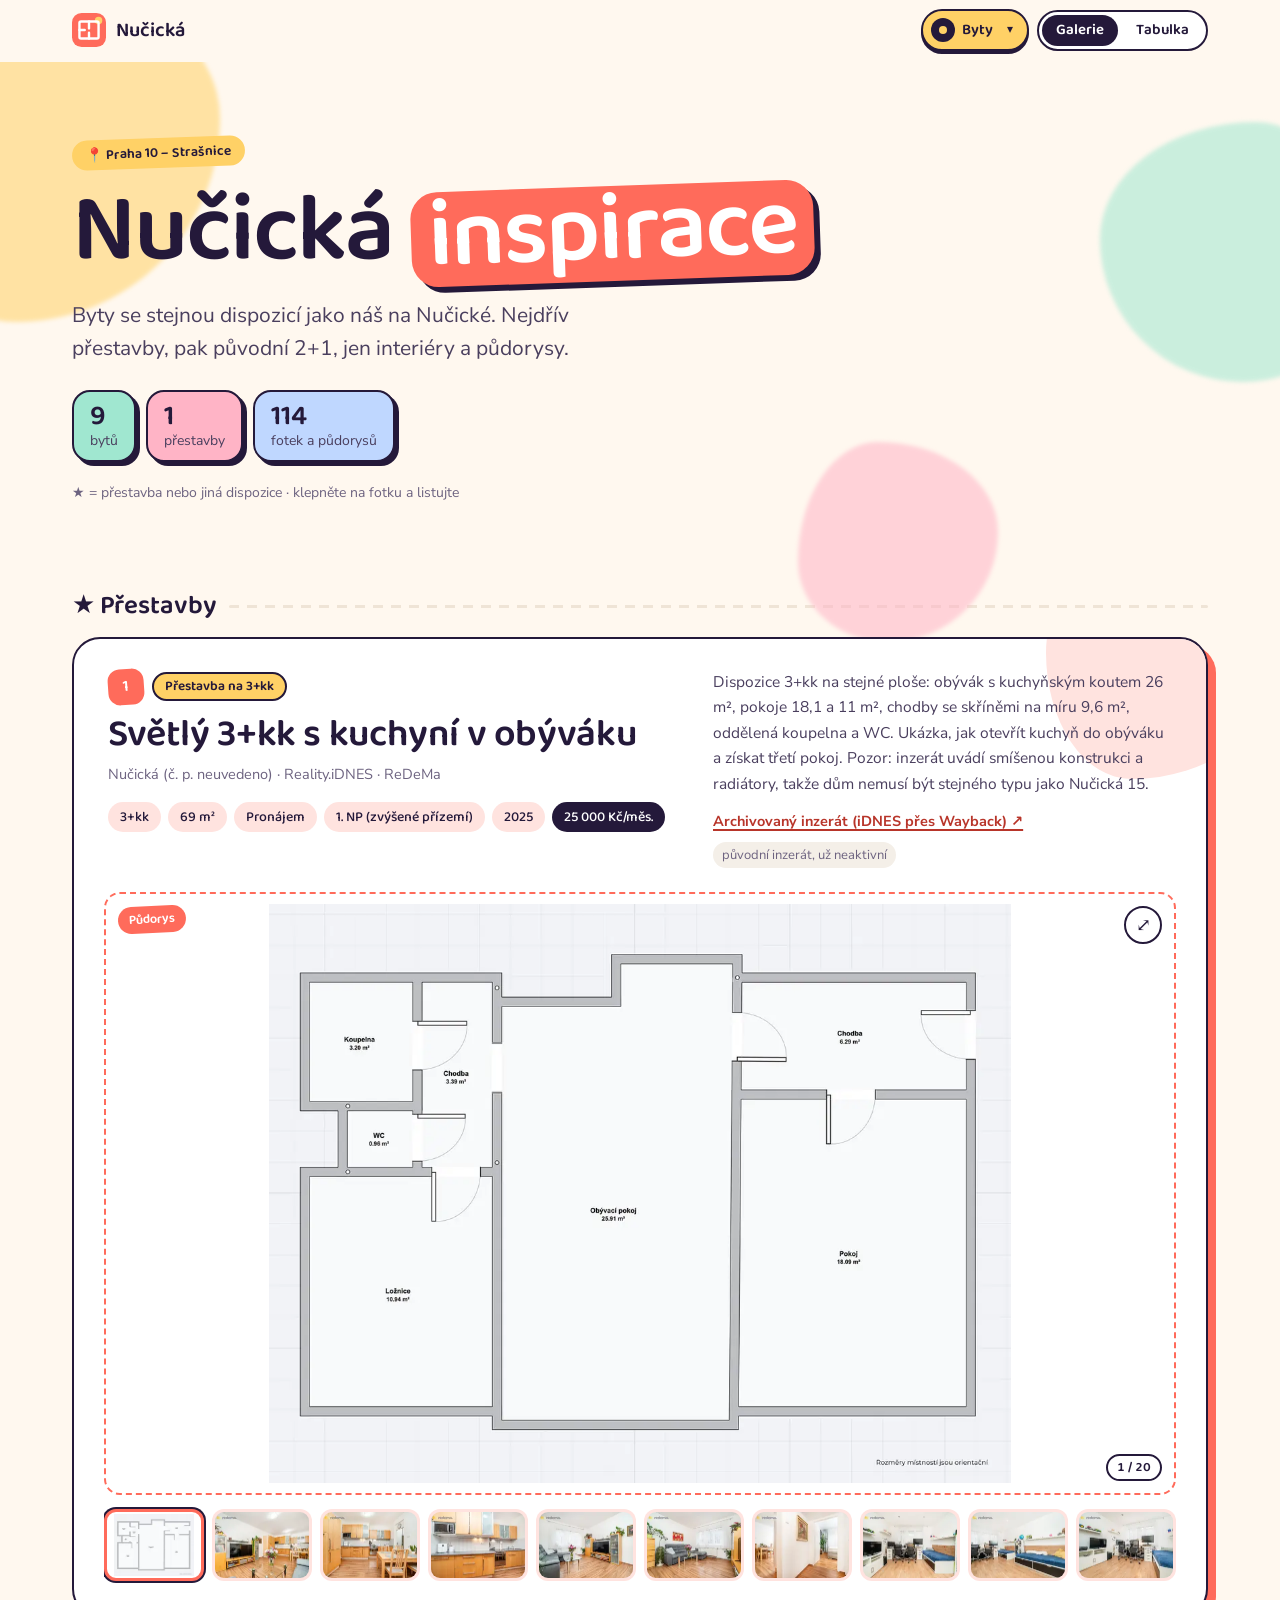
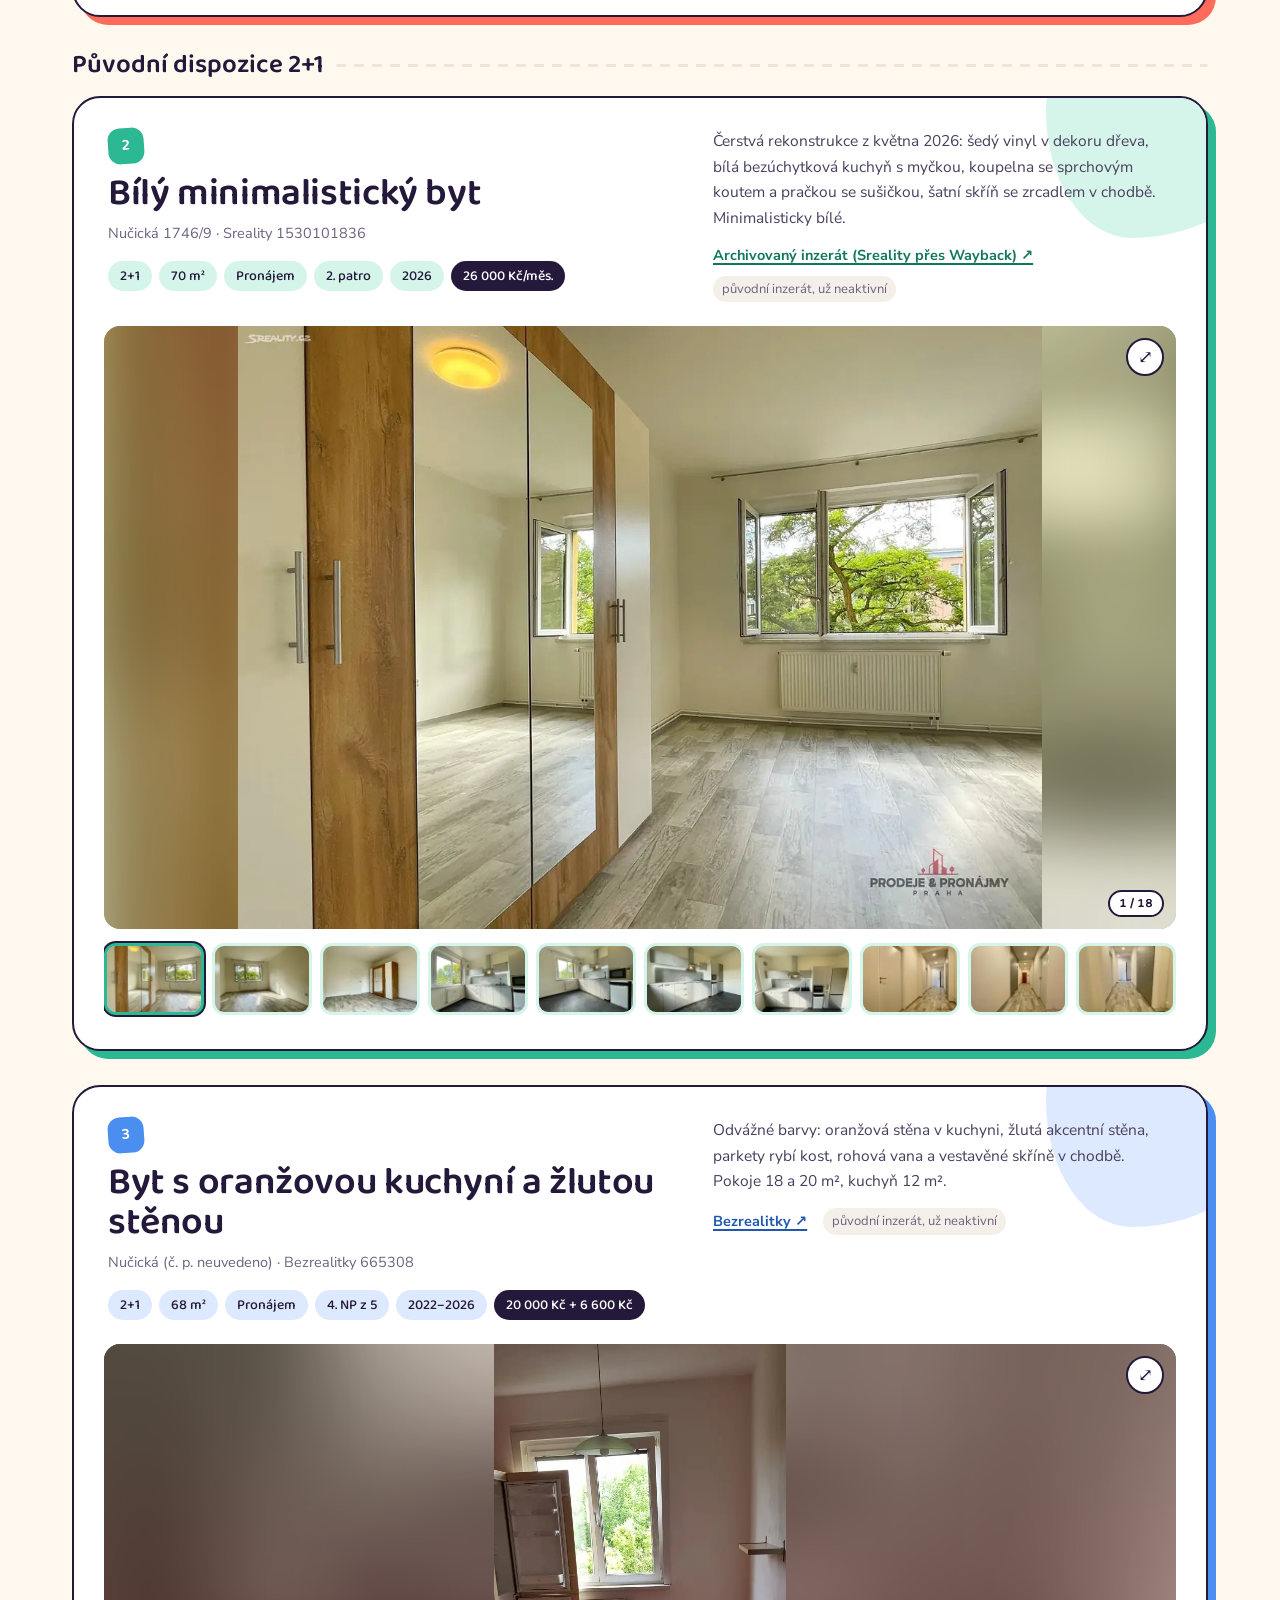
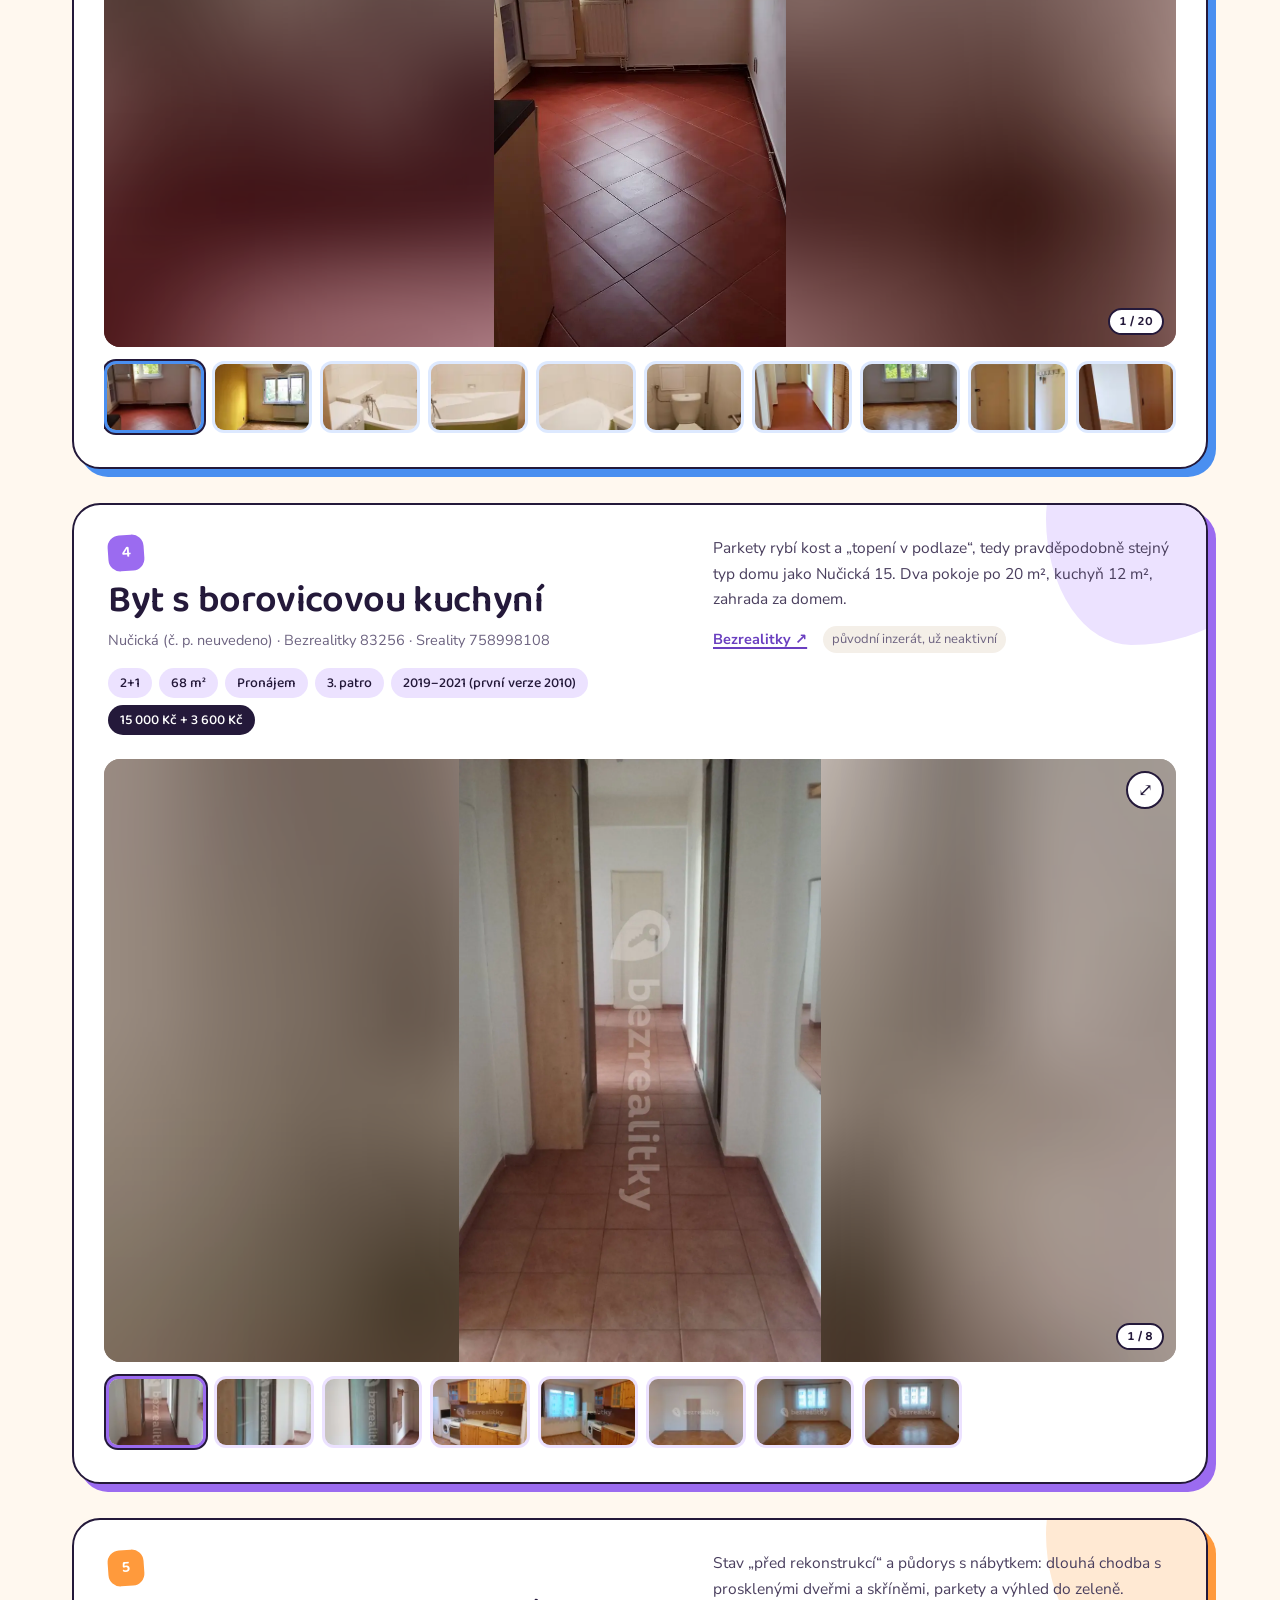
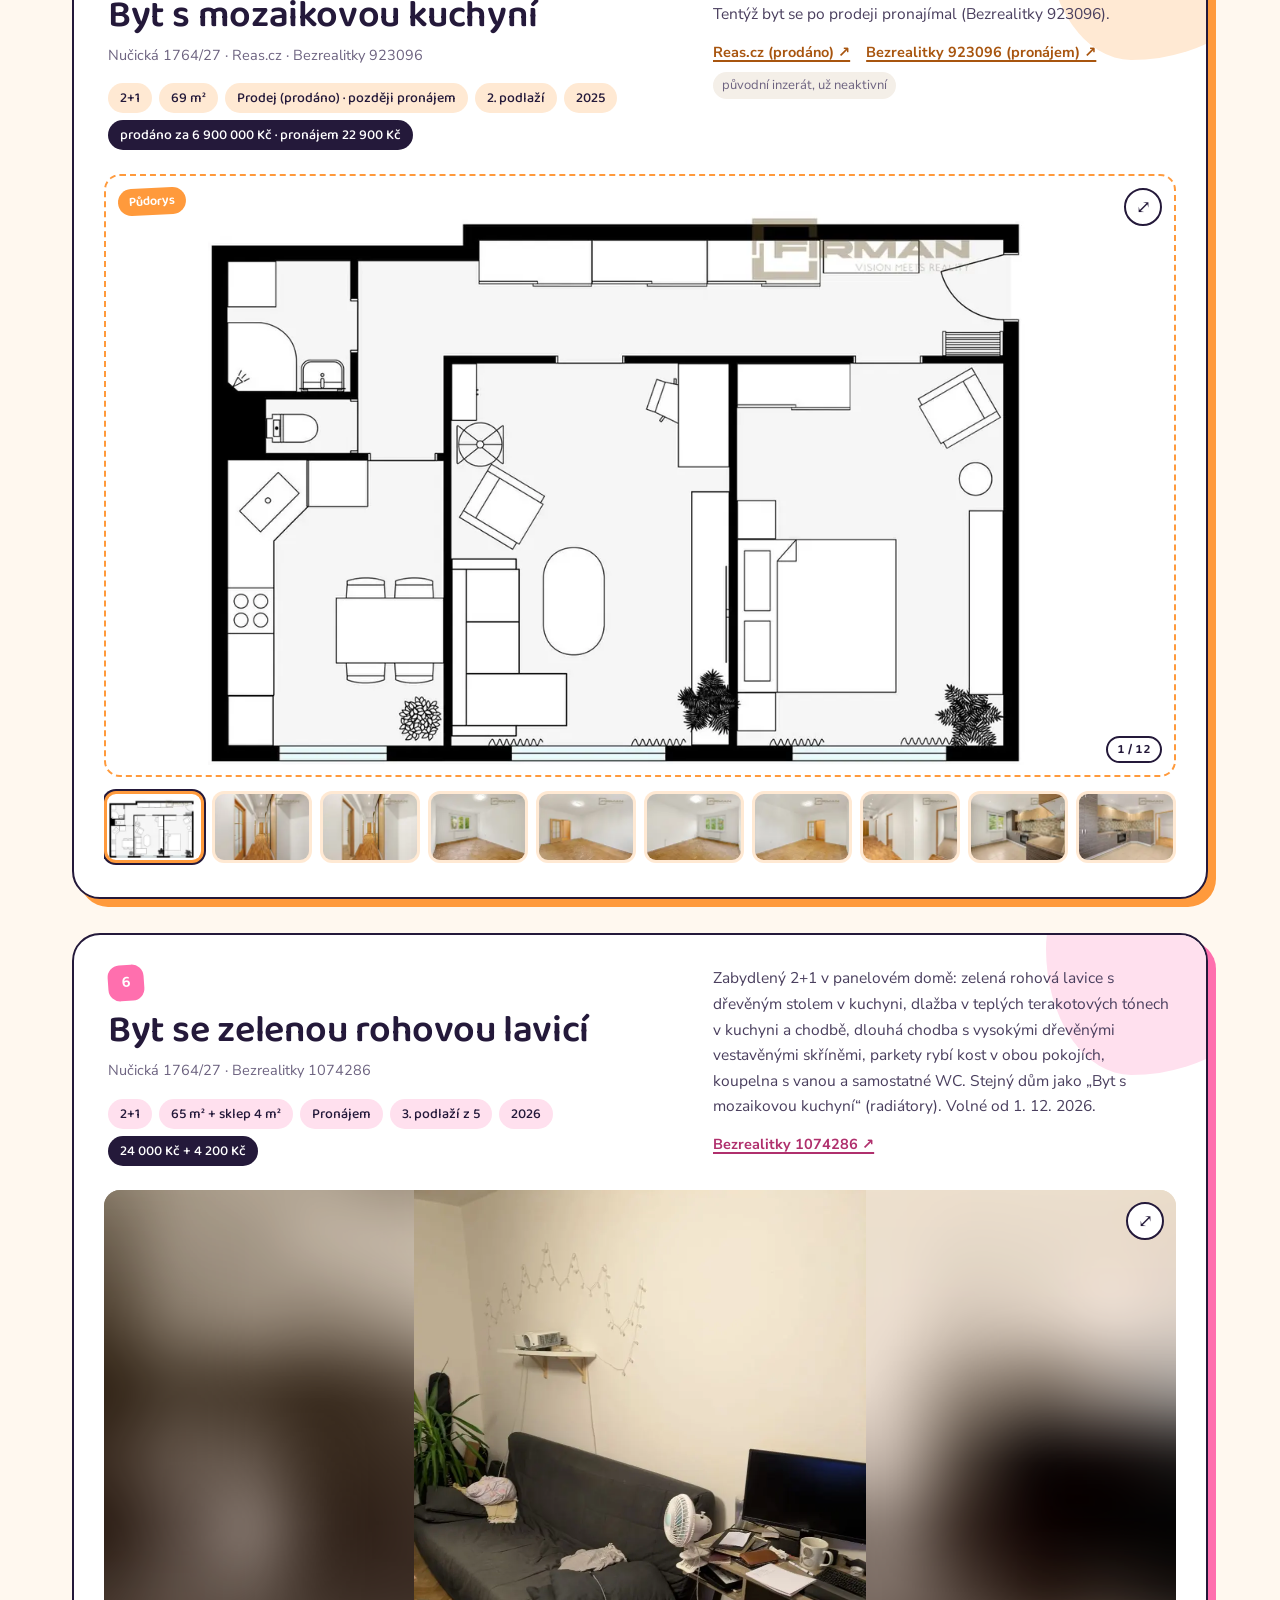
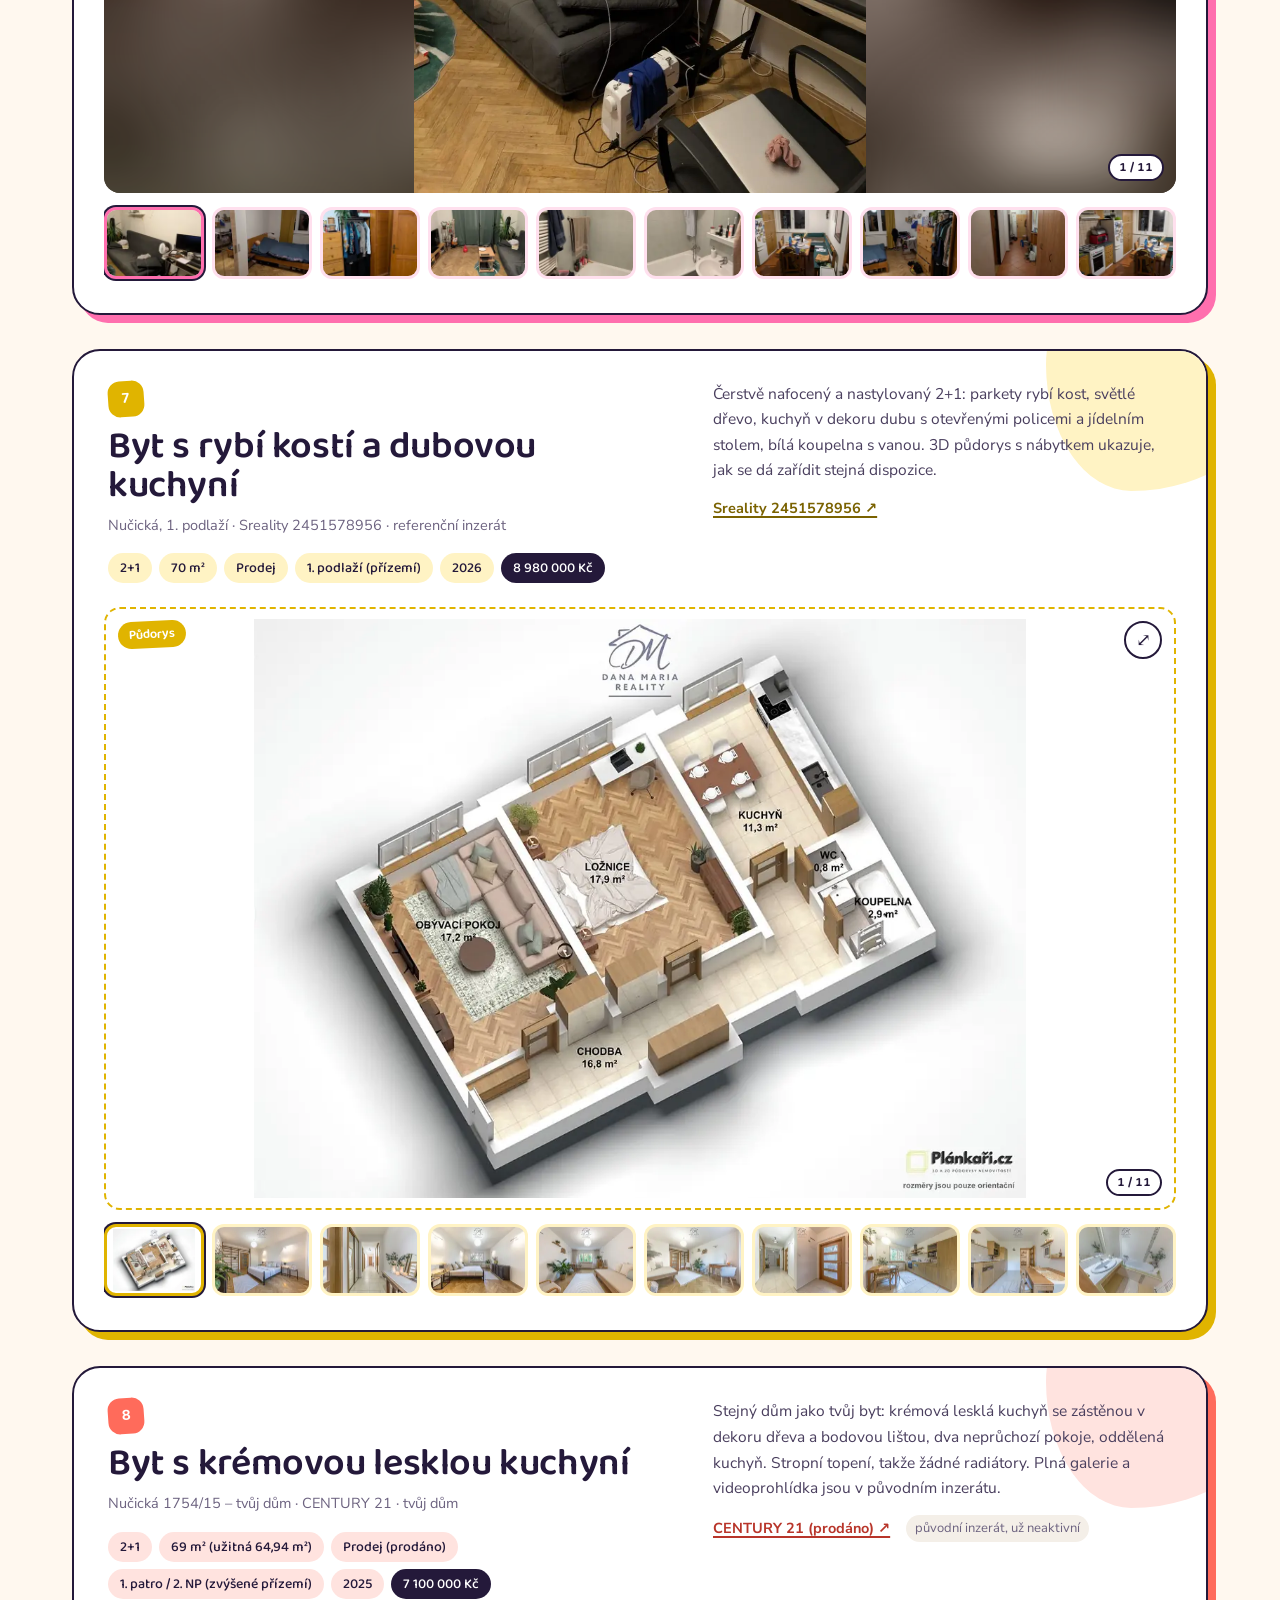
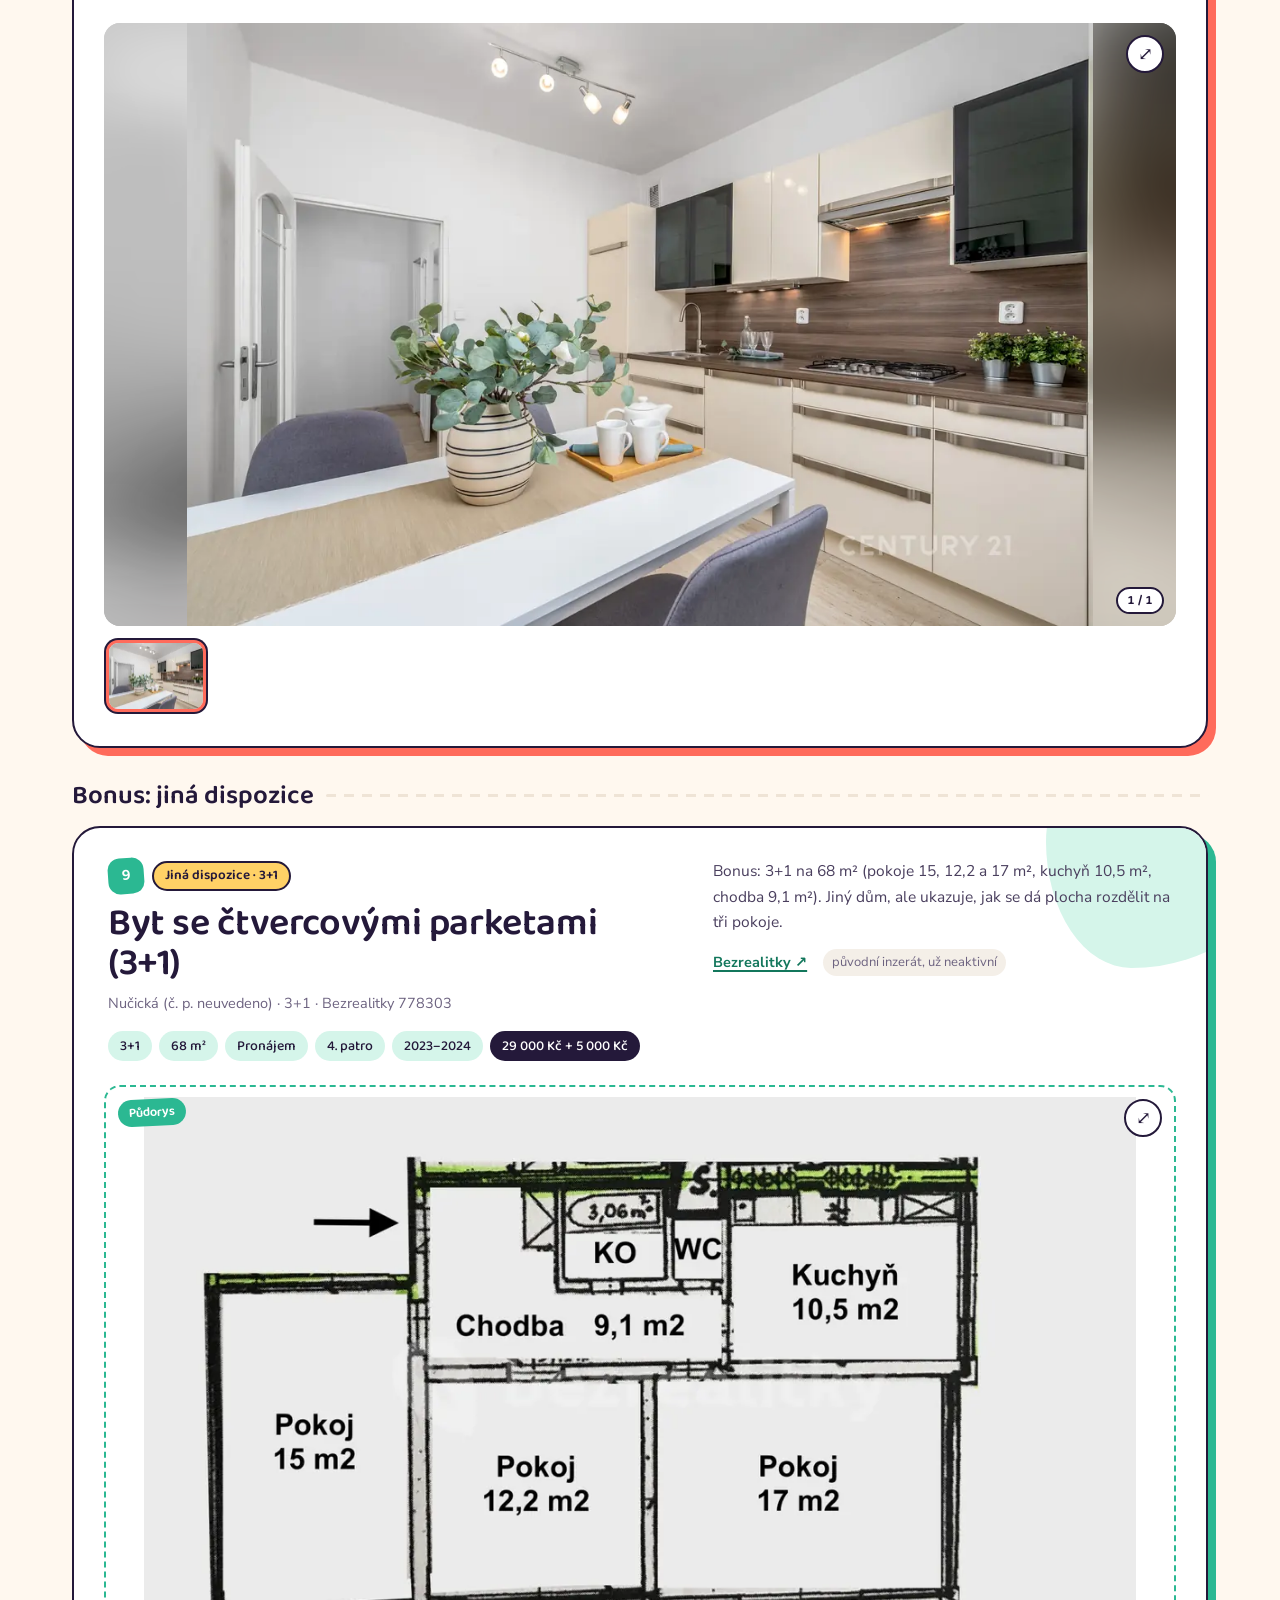
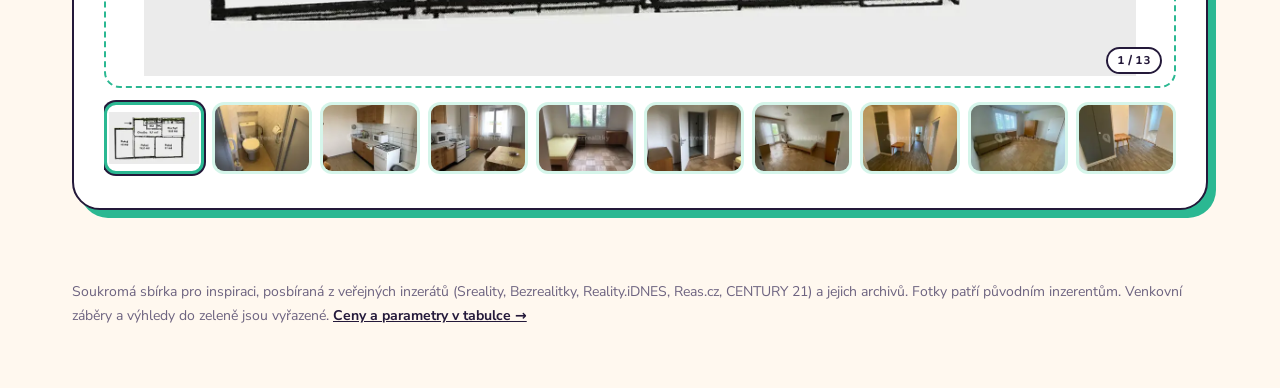
==== commit 0debbbd3: "Update BR 1074286 rent to 24 000 Kč Byt se zelenou rohovou lavicí: nájem 22 500 → 24 000 Kč (+ 4 200" ====
--- a/index.html
+++ b/index.html
@@ -10,7 +10,7 @@
 <link rel="icon" href="favicon.svg?v=f7ab3f5d" type="image/svg+xml"><link rel="icon" href="favicon-32.png?v=f7ab3f5d" type="image/png" sizes="32x32"><link rel="apple-touch-icon" href="apple-touch-icon.png?v=f7ab3f5d" sizes="180x180">
 <link rel="preconnect" href="https://fonts.googleapis.com"><link rel="preconnect" href="https://fonts.gstatic.com" crossorigin>
 <link rel="stylesheet" href="https://fonts.googleapis.com/css2?family=Baloo+2:wght@500;600;700&family=Nunito+Sans:opsz,wght@6..12,400;6..12,700&subset=latin,latin-ext&display=swap">
-<link rel="stylesheet" href="style.css?v=11ef64a4"></head><body>
+<link rel="stylesheet" href="style.css?v=332bbbbd"></head><body>
 <a class="skip" href="#main">Přeskočit na obsah</a><header class="top"><div class="wrap"><div class="bar"><a class="brand" href="index.html"><svg viewBox="0 0 64 64" aria-hidden="true"><rect width="64" height="64" rx="18" fill="#ff6b5b"/><circle cx="50" cy="14" r="7" fill="#ffd166"/><g fill="none" stroke="#fff" stroke-width="4.5" stroke-linejoin="round" stroke-linecap="round"><rect x="14" y="16" width="36" height="32" rx="3"/><path d="M32 16v13M32 37v11M14 32h10"/></g></svg><span>Nučická</span></a>
 <div class="bar-r"><div class="fm"><button class="fm-btn" type="button" aria-expanded="false" aria-controls="flatmenu"><span class="fm-dot" aria-hidden="true"></span><span class="fm-lbl">Byty</span><span class="fm-cur" aria-hidden="true"></span><span class="fm-car" aria-hidden="true">▾</span></button></div><nav class="tabs" aria-label="Stránky"><a href="index.html" aria-current="page">Galerie</a><a href="prehled.html" >Tabulka</a></nav></div></div></div></header><div class="fm-back" hidden></div><nav class="fm fm-panel" id="flatmenu" aria-label="Seznam bytů" hidden><div class="fm-head"><span class="fm-title">Vyberte byt</span><button class="fm-x" type="button" aria-label="Zavřít seznam bytů">✕</button></div><div class="fm-list"><div class="fm-grp"><p class="fm-h" id="fmh-conv">★ Přestavby</p><ul aria-labelledby="fmh-conv"><li><a class="fm-it" href="#idnes_6915a252" style="--c:#ff6b5b;--cs:#ffe3df"><span class="fm-th"><img src="img/idnes_6915a252_00_t.webp?v=d96a0626" alt="" width="56" height="56" loading="lazy" decoding="async"><span class="n">1</span></span><span class="fm-tx"><span class="fm-nm">Světlý 3+kk s kuchyní v obýváku</span><span class="fm-meta">3+kk · 69 m²<span class="fm-tag">★ Přestavba</span></span></span></a></li></ul></div><div class="fm-grp"><p class="fm-h" id="fmh-orig">Původní 2+1</p><ul aria-labelledby="fmh-orig"><li><a class="fm-it" href="#1530101836" style="--c:#2bb892;--cs:#d5f5ea"><span class="fm-th"><img src="img/1530101836_01_t.webp?v=b438113b" alt="" width="56" height="56" loading="lazy" decoding="async"><span class="n">2</span></span><span class="fm-tx"><span class="fm-nm">Bílý minimalistický byt</span><span class="fm-meta">2+1 · 70 m²</span></span></a></li><li><a class="fm-it" href="#br_665308" style="--c:#4a8ff0;--cs:#dde9ff"><span class="fm-th"><img src="img/br_665308_00_t.webp?v=3c4b7c42" alt="" width="56" height="56" loading="lazy" decoding="async"><span class="n">3</span></span><span class="fm-tx"><span class="fm-nm">Byt s oranžovou kuchyní a žlutou stěnou</span><span class="fm-meta">2+1 · 68 m²</span></span></a></li><li><a class="fm-it" href="#br_83256" style="--c:#9b6bf0;--cs:#ece2ff"><span class="fm-th"><img src="img/br_83256_02_t.webp?v=c6e63699" alt="" width="56" height="56" loading="lazy" decoding="async"><span class="n">4</span></span><span class="fm-tx"><span class="fm-nm">Byt s borovicovou kuchyní</span><span class="fm-meta">2+1 · 68 m²</span></span></a></li><li><a class="fm-it" href="#reas_1764_27" style="--c:#ff9a3c;--cs:#ffe9d3"><span class="fm-th"><img src="img/reas_1764_27_00_t.webp?v=a5215efa" alt="" width="56" height="56" loading="lazy" decoding="async"><span class="n">5</span></span><span class="fm-tx"><span class="fm-nm">Byt s mozaikovou kuchyní</span><span class="fm-meta">2+1 · 69 m²</span></span></a></li><li><a class="fm-it" href="#br_1074286" style="--c:#ff6fae;--cs:#ffe0ee"><span class="fm-th"><img src="img/br_1074286_00_t.webp?v=4636d3be" alt="" width="56" height="56" loading="lazy" decoding="async"><span class="n">6</span></span><span class="fm-tx"><span class="fm-nm">Byt se zelenou rohovou lavicí</span><span class="fm-meta">2+1 · 65 m² + sklep 4 m²</span></span></a></li><li><a class="fm-it" href="#ref_2451578956" style="--c:#e0b400;--cs:#fff3c4"><span class="fm-th"><img src="img/ref_2451578956_00_t.webp?v=53e89a51" alt="" width="56" height="56" loading="lazy" decoding="async"><span class="n">7</span></span><span class="fm-tx"><span class="fm-nm">Byt s rybí kostí a dubovou kuchyní</span><span class="fm-meta">2+1 · 70 m²</span></span></a></li><li><a class="fm-it" href="#c21_1754_15" style="--c:#ff6b5b;--cs:#ffe3df"><span class="fm-th"><img src="img/c21_1754_15_00_t.webp?v=0f2f0d72" alt="" width="56" height="56" loading="lazy" decoding="async"><span class="n">8</span></span><span class="fm-tx"><span class="fm-nm">Byt s krémovou lesklou kuchyní</span><span class="fm-meta">2+1 · 69 m² (užitná 64,94 m²)</span></span></a></li></ul></div><div class="fm-grp"><p class="fm-h" id="fmh-bonus">Ostatní</p><ul aria-labelledby="fmh-bonus"><li><a class="fm-it" href="#br_778303" style="--c:#2bb892;--cs:#d5f5ea"><span class="fm-th"><img src="img/br_778303_01_t.webp?v=eaba7c88" alt="" width="56" height="56" loading="lazy" decoding="async"><span class="n">9</span></span><span class="fm-tx"><span class="fm-nm">Byt se čtvercovými parketami (3+1)</span><span class="fm-meta">3+1 · 68 m²</span></span></a></li></ul></div></div></nav>
 <main id="main" class="wrap">
@@ -47,7 +47,7 @@
 <div class="viewer"><button class="main plan" type="button" aria-label="Otevřít na celou obrazovku: Půdorys – Byt s mozaikovou kuchyní" style="background-image:url([data-uri])"><span class="badge">Půdorys</span><span class="count">1 / 12</span><span class="zoom" aria-hidden="true">⤢</span><img src="img/reas_1764_27_16_m.webp?v=266713f0" srcset="img/reas_1764_27_16_s.webp?v=266713f0 440w, img/reas_1764_27_16_m.webp?v=266713f0 1100w, img/reas_1764_27_16.webp?v=266713f0 1200w" sizes="(max-width:1200px) 92vw, 1100px" alt="Půdorys – Byt s mozaikovou kuchyní" loading="lazy" decoding="async"></button><ul class="thumbs" aria-label="Fotky: Byt s mozaikovou kuchyní"><li><button class="ph plan" type="button" data-full="img/reas_1764_27_16.webp?v=266713f0" data-m="img/reas_1764_27_16_m.webp?v=266713f0" data-s="img/reas_1764_27_16_s.webp?v=266713f0" data-mw="1100" data-fw="1200" data-plan="1" aria-label="Zobrazit: Půdorys – Byt s mozaikovou kuchyní" aria-pressed="true"><img src="img/reas_1764_27_16_t.webp?v=266713f0" width="200" height="134" alt="" loading="lazy" decoding="async"></button></li><li><button class="ph" type="button" data-full="img/reas_1764_27_00.webp?v=a5215efa" data-m="img/reas_1764_27_00_m.webp?v=a5215efa" data-s="img/reas_1764_27_00_s.webp?v=a5215efa" data-mw="1100" data-fw="1200" data-plan="0" aria-label="Zobrazit: Byt s mozaikovou kuchyní, fotka 2 z 12" aria-pressed="false"><img src="img/reas_1764_27_00_t.webp?v=a5215efa" width="200" height="135" alt="" loading="lazy" decoding="async"></button></li><li><button class="ph" type="button" data-full="img/reas_1764_27_01.webp?v=e630c4be" data-m="img/reas_1764_27_01_m.webp?v=e630c4be" data-s="img/reas_1764_27_01_s.webp?v=e630c4be" data-mw="1100" data-fw="1200" data-plan="0" aria-label="Zobrazit: Byt s mozaikovou kuchyní, fotka 3 z 12" aria-pressed="false"><img src="img/reas_1764_27_01_t.webp?v=e630c4be" width="200" height="135" alt="" loading="lazy" decoding="async"></button></li><li><button class="ph" type="button" data-full="img/reas_1764_27_02.webp?v=916c71e4" data-m="img/reas_1764_27_02_m.webp?v=916c71e4" data-s="img/reas_1764_27_02_s.webp?v=916c71e4" data-mw="1100" data-fw="1200" data-plan="0" aria-label="Zobrazit: Byt s mozaikovou kuchyní, fotka 4 z 12" aria-pressed="false"><img src="img/reas_1764_27_02_t.webp?v=916c71e4" width="200" height="134" alt="" loading="lazy" decoding="async"></button></li><li><button class="ph" type="button" data-full="img/reas_1764_27_03.webp?v=29372a29" data-m="img/reas_1764_27_03_m.webp?v=29372a29" data-s="img/reas_1764_27_03_s.webp?v=29372a29" data-mw="1100" data-fw="1200" data-plan="0" aria-label="Zobrazit: Byt s mozaikovou kuchyní, fotka 5 z 12" aria-pressed="false"><img src="img/reas_1764_27_03_t.webp?v=29372a29" width="200" height="134" alt="" loading="lazy" decoding="async"></button></li><li><button class="ph" type="button" data-full="img/reas_1764_27_04.webp?v=95dd998e" data-m="img/reas_1764_27_04_m.webp?v=95dd998e" data-s="img/reas_1764_27_04_s.webp?v=95dd998e" data-mw="1100" data-fw="1200" data-plan="0" aria-label="Zobrazit: Byt s mozaikovou kuchyní, fotka 6 z 12" aria-pressed="false"><img src="img/reas_1764_27_04_t.webp?v=95dd998e" width="200" height="134" alt="" loading="lazy" decoding="async"></button></li><li><button class="ph" type="button" data-full="img/reas_1764_27_05.webp?v=e418f953" data-m="img/reas_1764_27_05_m.webp?v=e418f953" data-s="img/reas_1764_27_05_s.webp?v=e418f953" data-mw="1100" data-fw="1200" data-plan="0" aria-label="Zobrazit: Byt s mozaikovou kuchyní, fotka 7 z 12" aria-pressed="false"><img src="img/reas_1764_27_05_t.webp?v=e418f953" width="200" height="134" alt="" loading="lazy" decoding="async"></button></li><li><button class="ph" type="button" data-full="img/reas_1764_27_06.webp?v=b2f61634" data-m="img/reas_1764_27_06_m.webp?v=b2f61634" data-s="img/reas_1764_27_06_s.webp?v=b2f61634" data-mw="1100" data-fw="1200" data-plan="0" aria-label="Zobrazit: Byt s mozaikovou kuchyní, fotka 8 z 12" aria-pressed="false"><img src="img/reas_1764_27_06_t.webp?v=b2f61634" width="200" height="134" alt="" loading="lazy" decoding="async"></button></li><li><button class="ph" type="button" data-full="img/reas_1764_27_07.webp?v=b49bf99a" data-m="img/reas_1764_27_07_m.webp?v=b49bf99a" data-s="img/reas_1764_27_07_s.webp?v=b49bf99a" data-mw="1100" data-fw="1200" data-plan="0" aria-label="Zobrazit: Byt s mozaikovou kuchyní, fotka 9 z 12" aria-pressed="false"><img src="img/reas_1764_27_07_t.webp?v=b49bf99a" width="200" height="134" alt="" loading="lazy" decoding="async"></button></li><li><button class="ph" type="button" data-full="img/reas_1764_27_08.webp?v=6a63f699" data-m="img/reas_1764_27_08_m.webp?v=6a63f699" data-s="img/reas_1764_27_08_s.webp?v=6a63f699" data-mw="1100" data-fw="1200" data-plan="0" aria-label="Zobrazit: Byt s mozaikovou kuchyní, fotka 10 z 12" aria-pressed="false"><img src="img/reas_1764_27_08_t.webp?v=6a63f699" width="200" height="134" alt="" loading="lazy" decoding="async"></button></li><li><button class="ph" type="button" data-full="img/reas_1764_27_09.webp?v=898da139" data-m="img/reas_1764_27_09_m.webp?v=898da139" data-s="img/reas_1764_27_09_s.webp?v=898da139" data-mw="1100" data-fw="1200" data-plan="0" aria-label="Zobrazit: Byt s mozaikovou kuchyní, fotka 11 z 12" aria-pressed="false"><img src="img/reas_1764_27_09_t.webp?v=898da139" width="200" height="134" alt="" loading="lazy" decoding="async"></button></li><li><button class="ph" type="button" data-full="img/reas_1764_27_10.webp?v=9a6e9b7a" data-m="img/reas_1764_27_10_m.webp?v=9a6e9b7a" data-s="img/reas_1764_27_10_s.webp?v=9a6e9b7a" data-mw="1100" data-fw="1200" data-plan="0" aria-label="Zobrazit: Byt s mozaikovou kuchyní, fotka 12 z 12" aria-pressed="false"><img src="img/reas_1764_27_10_t.webp?v=9a6e9b7a" width="200" height="134" alt="" loading="lazy" decoding="async"></button></li></ul></div></article><article class="flat" id="br_1074286" style="--c:#ff6fae;--cs:#ffe0ee;--cd:#b0306d" data-name="Byt se zelenou rohovou lavicí" aria-labelledby="h-br_1074286">
 <div class="flat-head"><div><div class="kicker"><span class="num" aria-label="Byt 6 z 9">6</span></div>
 <h3 id="h-br_1074286">Byt se zelenou rohovou lavicí</h3><p class="sub">Nučická 1764/27 · Bezrealitky 1074286</p>
-<ul class="chips" aria-label="Parametry"><li>2+1</li><li>65 m² + sklep 4 m²</li><li>Pronájem</li><li>3. podlaží z 5</li><li>2026</li><li class="price">22 500 Kč + 4 200 Kč</li></ul></div>
+<ul class="chips" aria-label="Parametry"><li>2+1</li><li>65 m² + sklep 4 m²</li><li>Pronájem</li><li>3. podlaží z 5</li><li>2026</li><li class="price">24 000 Kč + 4 200 Kč</li></ul></div>
 <div><p class="note">Zabydlený 2+1 v panelovém domě: zelená rohová lavice s dřevěným stolem v kuchyni, dlažba v teplých terakotových tónech v kuchyni a chodbě, dlouhá chodba s vysokými dřevěnými vestavěnými skříněmi, parkety rybí kost v obou pokojích, koupelna s vanou a samostatné WC. Stejný dům jako „Byt s mozaikovou kuchyní“ (radiátory). Volné od 1. 12. 2026.</p><div class="links"><a href="https://www.bezrealitky.cz/nemovitosti-byty-domy/1074286-nabidka-pronajem-bytu-nucicka-praha" target="_blank" rel="noopener">Bezrealitky 1074286 ↗</a></div></div></div>
 <div class="viewer"><button class="main" type="button" aria-label="Otevřít na celou obrazovku: Byt se zelenou rohovou lavicí, fotka 1 z 11" style="background-image:url([data-uri])"><span class="badge" hidden>Půdorys</span><span class="count">1 / 11</span><span class="zoom" aria-hidden="true">⤢</span><img src="img/br_1074286_00_m.webp?v=4636d3be" srcset="img/br_1074286_00_s.webp?v=4636d3be 440w, img/br_1074286_00_m.webp?v=4636d3be 901w, img/br_1074286_00.webp?v=4636d3be 901w" sizes="(max-width:1200px) 92vw, 1100px" alt="Byt se zelenou rohovou lavicí, fotka 1 z 11" loading="lazy" decoding="async"></button><ul class="thumbs" aria-label="Fotky: Byt se zelenou rohovou lavicí"><li><button class="ph" type="button" data-full="img/br_1074286_00.webp?v=4636d3be" data-m="img/br_1074286_00_m.webp?v=4636d3be" data-s="img/br_1074286_00_s.webp?v=4636d3be" data-mw="901" data-fw="901" data-plan="0" aria-label="Zobrazit: Byt se zelenou rohovou lavicí, fotka 1 z 11" aria-pressed="true"><img src="img/br_1074286_00_t.webp?v=4636d3be" width="200" height="266" alt="" loading="lazy" decoding="async"></button></li><li><button class="ph" type="button" data-full="img/br_1074286_01.webp?v=e1fb0dc0" data-m="img/br_1074286_01_m.webp?v=e1fb0dc0" data-s="img/br_1074286_01_s.webp?v=e1fb0dc0" data-mw="901" data-fw="901" data-plan="0" aria-label="Zobrazit: Byt se zelenou rohovou lavicí, fotka 2 z 11" aria-pressed="false"><img src="img/br_1074286_01_t.webp?v=e1fb0dc0" width="200" height="266" alt="" loading="lazy" decoding="async"></button></li><li><button class="ph" type="button" data-full="img/br_1074286_02.webp?v=5d66f8b4" data-m="img/br_1074286_02_m.webp?v=5d66f8b4" data-s="img/br_1074286_02_s.webp?v=5d66f8b4" data-mw="901" data-fw="901" data-plan="0" aria-label="Zobrazit: Byt se zelenou rohovou lavicí, fotka 3 z 11" aria-pressed="false"><img src="img/br_1074286_02_t.webp?v=5d66f8b4" width="200" height="266" alt="" loading="lazy" decoding="async"></button></li><li><button class="ph" type="button" data-full="img/br_1074286_03.webp?v=cedab6ca" data-m="img/br_1074286_03_m.webp?v=cedab6ca" data-s="img/br_1074286_03_s.webp?v=cedab6ca" data-mw="901" data-fw="901" data-plan="0" aria-label="Zobrazit: Byt se zelenou rohovou lavicí, fotka 4 z 11" aria-pressed="false"><img src="img/br_1074286_03_t.webp?v=cedab6ca" width="200" height="266" alt="" loading="lazy" decoding="async"></button></li><li><button class="ph" type="button" data-full="img/br_1074286_04.webp?v=c8c1a92b" data-m="img/br_1074286_04_m.webp?v=c8c1a92b" data-s="img/br_1074286_04_s.webp?v=c8c1a92b" data-mw="901" data-fw="901" data-plan="0" aria-label="Zobrazit: Byt se zelenou rohovou lavicí, fotka 5 z 11" aria-pressed="false"><img src="img/br_1074286_04_t.webp?v=c8c1a92b" width="200" height="266" alt="" loading="lazy" decoding="async"></button></li><li><button class="ph" type="button" data-full="img/br_1074286_05.webp?v=f96e2abe" data-m="img/br_1074286_05_m.webp?v=f96e2abe" data-s="img/br_1074286_05_s.webp?v=f96e2abe" data-mw="901" data-fw="901" data-plan="0" aria-label="Zobrazit: Byt se zelenou rohovou lavicí, fotka 6 z 11" aria-pressed="false"><img src="img/br_1074286_05_t.webp?v=f96e2abe" width="200" height="266" alt="" loading="lazy" decoding="async"></button></li><li><button class="ph" type="button" data-full="img/br_1074286_06.webp?v=71761ab3" data-m="img/br_1074286_06_m.webp?v=71761ab3" data-s="img/br_1074286_06_s.webp?v=71761ab3" data-mw="901" data-fw="901" data-plan="0" aria-label="Zobrazit: Byt se zelenou rohovou lavicí, fotka 7 z 11" aria-pressed="false"><img src="img/br_1074286_06_t.webp?v=71761ab3" width="200" height="266" alt="" loading="lazy" decoding="async"></button></li><li><button class="ph" type="button" data-full="img/br_1074286_07.webp?v=5d864751" data-m="img/br_1074286_07_m.webp?v=5d864751" data-s="img/br_1074286_07_s.webp?v=5d864751" data-mw="901" data-fw="901" data-plan="0" aria-label="Zobrazit: Byt se zelenou rohovou lavicí, fotka 8 z 11" aria-pressed="false"><img src="img/br_1074286_07_t.webp?v=5d864751" width="200" height="266" alt="" loading="lazy" decoding="async"></button></li><li><button class="ph" type="button" data-full="img/br_1074286_08.webp?v=908a7230" data-m="img/br_1074286_08_m.webp?v=908a7230" data-s="img/br_1074286_08_s.webp?v=908a7230" data-mw="901" data-fw="901" data-plan="0" aria-label="Zobrazit: Byt se zelenou rohovou lavicí, fotka 9 z 11" aria-pressed="false"><img src="img/br_1074286_08_t.webp?v=908a7230" width="200" height="266" alt="" loading="lazy" decoding="async"></button></li><li><button class="ph" type="button" data-full="img/br_1074286_09.webp?v=f65b34bd" data-m="img/br_1074286_09_m.webp?v=f65b34bd" data-s="img/br_1074286_09_s.webp?v=f65b34bd" data-mw="901" data-fw="901" data-plan="0" aria-label="Zobrazit: Byt se zelenou rohovou lavicí, fotka 10 z 11" aria-pressed="false"><img src="img/br_1074286_09_t.webp?v=f65b34bd" width="200" height="266" alt="" loading="lazy" decoding="async"></button></li><li><button class="ph" type="button" data-full="img/br_1074286_10.webp?v=b4798188" data-m="img/br_1074286_10_m.webp?v=b4798188" data-s="img/br_1074286_10_s.webp?v=b4798188" data-mw="901" data-fw="901" data-plan="0" aria-label="Zobrazit: Byt se zelenou rohovou lavicí, fotka 11 z 11" aria-pressed="false"><img src="img/br_1074286_10_t.webp?v=b4798188" width="200" height="266" alt="" loading="lazy" decoding="async"></button></li></ul></div></article><article class="flat" id="ref_2451578956" style="--c:#e0b400;--cs:#fff3c4;--cd:#7a6200" data-name="Byt s rybí kostí a dubovou kuchyní" aria-labelledby="h-ref_2451578956">
 <div class="flat-head"><div><div class="kicker"><span class="num" aria-label="Byt 7 z 9">7</span></div>
@@ -74,4 +74,4 @@
 <button class="lb-btn lb-nav lb-prev" type="button" aria-label="Předchozí fotka (←)"><svg viewBox="0 0 24 24" fill="none" stroke="currentColor" stroke-width="1.8" stroke-linecap="round" stroke-linejoin="round"><path d="M15 5l-7 7 7 7"/></svg></button>
 <button class="lb-btn lb-nav lb-next" type="button" aria-label="Další fotka (→)"><svg viewBox="0 0 24 24" fill="none" stroke="currentColor" stroke-width="1.8" stroke-linecap="round" stroke-linejoin="round"><path d="M9 5l7 7-7 7"/></svg></button></div>
 <div class="lb-bottom"><div class="lb-dots" aria-hidden="true"></div><span class="hint">Přejeďte prstem nebo použijte šipky · Esc zavře</span></div></div>
-<script src="app.js?v=11ef64a4" defer></script></body></html>+<script src="app.js?v=332bbbbd" defer></script></body></html>
--- a/style.css
+++ b/style.css
@@ -201,6 +201,9 @@
 td.name a:hover{text-decoration:underline;text-underline-offset:3px}
 td.name .dot{flex:none;width:12px;height:12px;border-radius:50%;background:var(--c)}
 td.name small{display:block;color:var(--muted);font:400 12.5px/1.4 var(--sans);margin:3px 0 0 21px}
+.typ-tag{display:inline-block;margin:4px 0 0 21px;font:600 11px/1 var(--display);padding:4px 8px;border-radius:999px;border:1.5px solid var(--ink);letter-spacing:.02em}
+.typ-tag.najem{background:#a0e7d0}
+.typ-tag.prodej{background:#ffd166}
 .num-c{font-variant-numeric:tabular-nums;text-align:right}
 th.num-c{text-align:right}
 .tnote{color:var(--muted);font-size:14px;line-height:1.7;margin:16px 4px 0;max-width:80ch}
